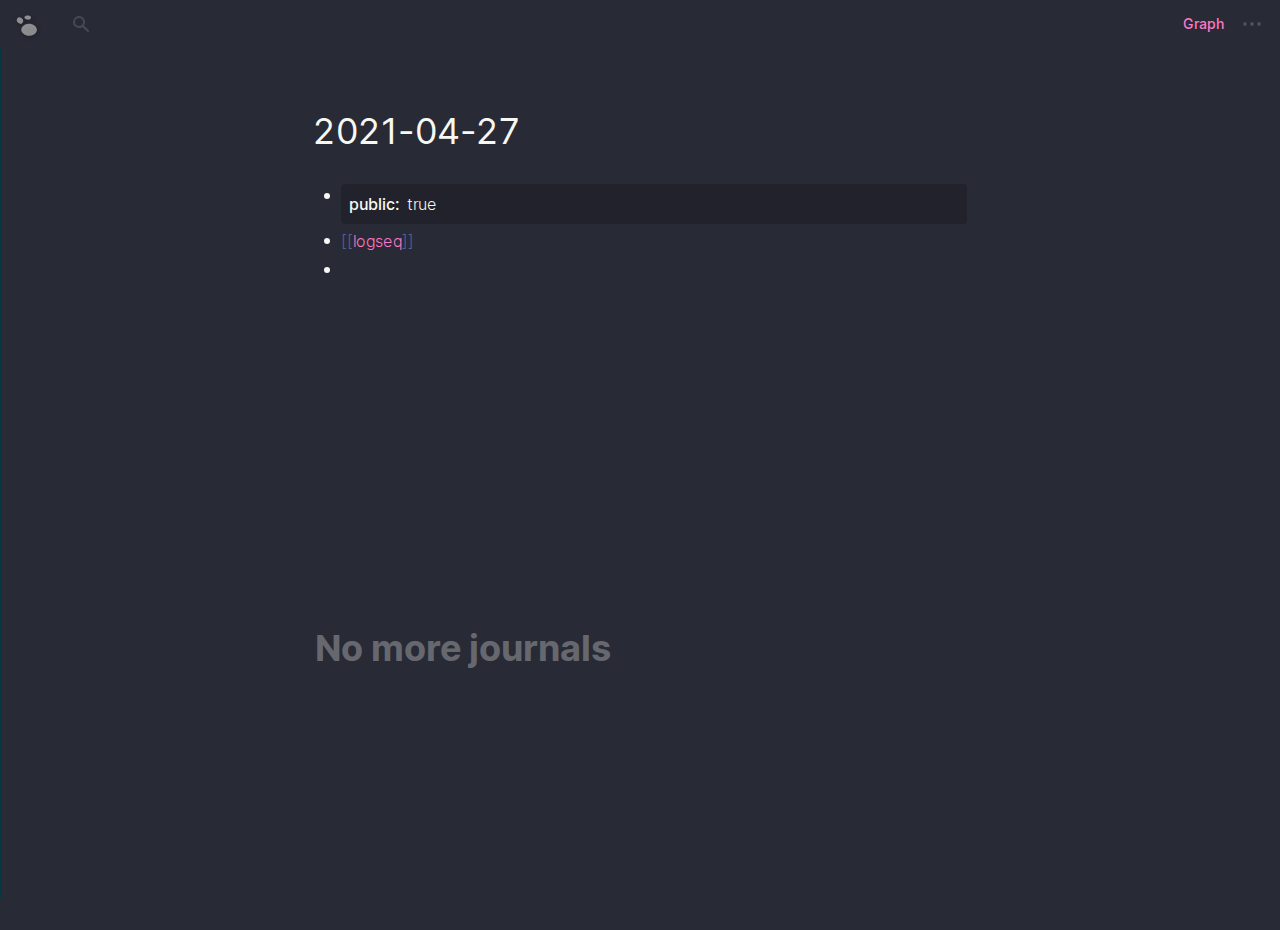
==== index.html @ ff8e0cb8 "auto commit" ====
<!DOCTYPE html>
<head><meta charset="utf-8" /><meta content="minimum-scale=1, initial-scale=1, width=device-width, shrink-to-fit=no" name="viewport" /><link href="/static/css/style.css" rel="stylesheet" type="text/css" /><link href="/static/img/logo.png" rel="shortcut icon" type="image/png" /><link href="/static/img/logo.png" rel="shortcut icon" sizes="192x192" /><link href="/static/img/logo.png" rel="apple-touch-icon" /><meta name="apple-mobile-web-app-title" /><meta content="yes" name="apple-mobile-web-app-capable" /><meta content="yes" name="apple-touch-fullscreen" /><meta content="black-translucent" name="apple-mobile-web-app-status-bar-style" /><meta content="yes" name="mobile-web-app-capable" /><meta property="og:title" /><meta content="site" property="og:type" /><meta content="/static/img/logo.png" property="og:image" /><meta property="og:description" /><title></title><meta property="og:site_name" /><meta /></head><body><div id="root"></div><script>window.logseq_db="[&quot;~#datascript/DB&quot;,[&quot;^ &quot;,&quot;~:schema&quot;,[&quot;^ &quot;,&quot;~:page/original-name&quot;,[&quot;^ &quot;,&quot;~:db/unique&quot;,&quot;~:db.unique/identity&quot;],&quot;~:file/created-at&quot;,[&quot;^ &quot;],&quot;~:block/ref-blocks&quot;,[&quot;^ &quot;,&quot;~:db/valueType&quot;,&quot;~:db.type/ref&quot;,&quot;~:db/cardinality&quot;,&quot;~:db.cardinality/many&quot;],&quot;~:block/path-ref-pages&quot;,[&quot;^ &quot;,&quot;^7&quot;,&quot;^8&quot;,&quot;^9&quot;,&quot;^:&quot;],&quot;~:page/alias&quot;,[&quot;^ &quot;,&quot;^7&quot;,&quot;^8&quot;,&quot;^9&quot;,&quot;^:&quot;],&quot;~:db/encryption-keys&quot;,[&quot;^ &quot;],&quot;~:git/status&quot;,[&quot;^ &quot;],&quot;~:repo/cloned?&quot;,[&quot;^ &quot;],&quot;~:git/error&quot;,[&quot;^ &quot;],&quot;~:block/pre-block?&quot;,[&quot;^ &quot;],&quot;~:block/embed-pages&quot;,[&quot;^ &quot;,&quot;^7&quot;,&quot;^8&quot;,&quot;^9&quot;,&quot;^:&quot;],&quot;~:git/last-pulled-at&quot;,[&quot;^ &quot;],&quot;~:block/uuid&quot;,[&quot;^ &quot;,&quot;^3&quot;,&quot;^4&quot;],&quot;~:repo/url&quot;,[&quot;^ &quot;,&quot;^3&quot;,&quot;^4&quot;],&quot;~:block/priority&quot;,[&quot;^ &quot;],&quot;~:block/properties&quot;,[&quot;^ &quot;],&quot;~:block/repeated?&quot;,[&quot;^ &quot;],&quot;~:db/type&quot;,[&quot;^ &quot;],&quot;~:page/journal?&quot;,[&quot;^ &quot;],&quot;~:block/anchor&quot;,[&quot;^ &quot;],&quot;~:block/scheduled&quot;,[&quot;^ &quot;],&quot;~:me/avatar&quot;,[&quot;^ &quot;],&quot;~:db/encrypted?&quot;,[&quot;^ &quot;],&quot;~:file/last-modified-at&quot;,[&quot;^ &quot;],&quot;~:block/deadline&quot;,[&quot;^ &quot;],&quot;~:block/children&quot;,[&quot;^ &quot;,&quot;^7&quot;,&quot;^8&quot;,&quot;^9&quot;,&quot;^:&quot;,&quot;^3&quot;,&quot;^4&quot;],&quot;~:page/properties&quot;,[&quot;^ &quot;],&quot;~:block/collapsed?&quot;,[&quot;^ &quot;],&quot;~:block/body&quot;,[&quot;^ &quot;],&quot;~:me/name&quot;,[&quot;^ &quot;],&quot;~:block/meta&quot;,[&quot;^ &quot;],&quot;~:block/deadline-ast&quot;,[&quot;^ &quot;],&quot;~:page/tags&quot;,[&quot;^ &quot;,&quot;^7&quot;,&quot;^8&quot;,&quot;^9&quot;,&quot;^:&quot;],&quot;~:block/format&quot;,[&quot;^ &quot;],&quot;~:block/level&quot;,[&quot;^ &quot;],&quot;~:page/journal-day&quot;,[&quot;^ &quot;],&quot;~:block/tags&quot;,[&quot;^ &quot;,&quot;^7&quot;,&quot;^8&quot;,&quot;^9&quot;,&quot;^:&quot;],&quot;~:block/title&quot;,[&quot;^ &quot;],&quot;~:block/scheduled-ast&quot;,[&quot;^ &quot;],&quot;~:block/embed-blocks&quot;,[&quot;^ &quot;,&quot;^7&quot;,&quot;^8&quot;,&quot;^9&quot;,&quot;^:&quot;],&quot;~:block/content&quot;,[&quot;^ &quot;],&quot;~:recent/pages&quot;,[&quot;^ &quot;],&quot;~:db/ident&quot;,[&quot;^ &quot;,&quot;^3&quot;,&quot;^4&quot;],&quot;~:me/email&quot;,[&quot;^ &quot;],&quot;~:page/name&quot;,[&quot;^ &quot;,&quot;^3&quot;,&quot;^4&quot;],&quot;~:block/page&quot;,[&quot;^ &quot;,&quot;^7&quot;,&quot;^8&quot;,&quot;~:db/index&quot;,true],&quot;~:file/path&quot;,[&quot;^ &quot;,&quot;^3&quot;,&quot;^4&quot;],&quot;~:block/file&quot;,[&quot;^ &quot;,&quot;^7&quot;,&quot;^8&quot;],&quot;~:block/marker&quot;,[&quot;^ &quot;],&quot;~:block/ref-pages&quot;,[&quot;^ &quot;,&quot;^7&quot;,&quot;^8&quot;,&quot;^9&quot;,&quot;^:&quot;],&quot;~:release/re-clone?&quot;,[&quot;^ &quot;],&quot;~:page/file&quot;,[&quot;^ &quot;,&quot;^7&quot;,&quot;^8&quot;],&quot;~:schema/version&quot;,[&quot;^ &quot;]],&quot;~:datoms&quot;,[&quot;~#list&quot;,[[&quot;~#datascript/Datom&quot;,[1,&quot;^I&quot;,&quot;~:local-native-fs&quot;,536870913]],[&quot;^1D&quot;,[1,&quot;^1A&quot;,&quot;0.0.1&quot;,536870913]],[&quot;^1D&quot;,[18,&quot;^1@&quot;,13,536870915]],[&quot;^1D&quot;,[18,&quot;^[&quot;,20210427,536870915]],[&quot;^1D&quot;,[18,&quot;^J&quot;,true,536870915]],[&quot;^1D&quot;,[18,&quot;^18&quot;,&quot;2021-04-27&quot;,536870915]],[&quot;^1D&quot;,[18,&quot;^2&quot;,&quot;2021-04-27&quot;,536870915]],[&quot;^1D&quot;,[18,&quot;^R&quot;,[&quot;^ &quot;,&quot;~:title&quot;,&quot;2021-04-27&quot;,&quot;~:public&quot;,&quot;true&quot;],536870922]],[&quot;^1D&quot;,[19,&quot;^1@&quot;,17,536870915]],[&quot;^1D&quot;,[19,&quot;^[&quot;,0,536870915]],[&quot;^1D&quot;,[19,&quot;^J&quot;,false,536870915]],[&quot;^1D&quot;,[19,&quot;^18&quot;,&quot;contents&quot;,536870915]],[&quot;^1D&quot;,[19,&quot;^2&quot;,&quot;Contents&quot;,536870915]],[&quot;^1D&quot;,[19,&quot;^R&quot;,[&quot;^ &quot;,&quot;^1G&quot;,&quot;true&quot;],536870934]],[&quot;^1D&quot;,[23,&quot;^16&quot;,&quot;^15&quot;,536870916]],[&quot;^1D&quot;,[24,&quot;^1@&quot;,13,536870918]],[&quot;^1D&quot;,[24,&quot;^J&quot;,true,536870918]],[&quot;^1D&quot;,[24,&quot;^18&quot;,&quot;测试123&quot;,536870918]],[&quot;^1D&quot;,[24,&quot;^2&quot;,&quot;测试123&quot;,536870918]],[&quot;^1D&quot;,[24,&quot;^R&quot;,[&quot;^ &quot;,&quot;^1G&quot;,&quot;true&quot;],536870918]],[&quot;^1D&quot;,[27,&quot;^K&quot;,&quot;6087c914-70e7-4d8b-8a3c-23ef994c564a&quot;,536870922]],[&quot;^1D&quot;,[27,&quot;^T&quot;,[[&quot;Paragraph&quot;,[[&quot;Break_Line&quot;],[&quot;Break_Line&quot;]]],[&quot;Properties&quot;,[&quot;^ &quot;,&quot;^1F&quot;,&quot;2021-04-27&quot;,&quot;^1G&quot;,&quot;true&quot;]]],536870922]],[&quot;^1D&quot;,[27,&quot;^14&quot;,&quot;---\\npublic: true\\ntitle: 2021-04-27\\n---\\n\\n&quot;,536870922]],[&quot;^1D&quot;,[27,&quot;^1&lt;&quot;,13,536870922]],[&quot;^1D&quot;,[27,&quot;^Y&quot;,&quot;~:markdown&quot;,536870922]],[&quot;^1D&quot;,[27,&quot;^Z&quot;,2,536870922]],[&quot;^1D&quot;,[27,&quot;^V&quot;,[&quot;^ &quot;,&quot;~:start-pos&quot;,0,&quot;~:end-pos&quot;,40],536870922]],[&quot;^1D&quot;,[27,&quot;^19&quot;,18,536870922]],[&quot;^1D&quot;,[27,&quot;^A&quot;,true,536870922]],[&quot;^1D&quot;,[27,&quot;^D&quot;,&quot;~u6087c914-70e7-4d8b-8a3c-23ef994c564a&quot;,536870922]],[&quot;^1D&quot;,[28,&quot;^K&quot;,&quot;&quot;,536870944]],[&quot;^1D&quot;,[28,&quot;^T&quot;,[],536870922]],[&quot;^1D&quot;,[28,&quot;^14&quot;,&quot;## [[logseq]]\\n&quot;,536870944]],[&quot;^1D&quot;,[28,&quot;^1&lt;&quot;,13,536870922]],[&quot;^1D&quot;,[28,&quot;^Y&quot;,&quot;^1H&quot;,536870922]],[&quot;^1D&quot;,[28,&quot;^Z&quot;,2,536870922]],[&quot;^1D&quot;,[28,&quot;^1=&quot;,&quot;nil&quot;,536870946]],[&quot;^1D&quot;,[28,&quot;^V&quot;,[&quot;^ &quot;,&quot;~:timestamps&quot;,[],&quot;~:properties&quot;,[],&quot;^1I&quot;,40,&quot;^1J&quot;,54],536870944]],[&quot;^1D&quot;,[28,&quot;^19&quot;,18,536870922]],[&quot;^1D&quot;,[28,&quot;^;&quot;,30,536870946]],[&quot;^1D&quot;,[28,&quot;^1&gt;&quot;,30,536870944]],[&quot;^1D&quot;,[28,&quot;^11&quot;,[[&quot;Link&quot;,[&quot;^ &quot;,&quot;~:url&quot;,[&quot;Search&quot;,&quot;logseq&quot;],&quot;~:label&quot;,[[&quot;Plain&quot;,&quot;&quot;]],&quot;~:full_text&quot;,&quot;[[logseq]]&quot;,&quot;~:metadata&quot;,&quot;&quot;]]],536870944]],[&quot;^1D&quot;,[28,&quot;^D&quot;,&quot;~u6087c914-446e-4362-89dc-1da5ade509c1&quot;,536870922]],[&quot;^1D&quot;,[29,&quot;^K&quot;,&quot;6087c9c7-7b42-4dca-b187-c5103dfbf91a&quot;,536870927]],[&quot;^1D&quot;,[29,&quot;^T&quot;,[[&quot;Raw_Html&quot;,&quot;&lt;div class=\\&quot;logseq-tools-calendar\\&quot;&gt;&lt;h2&gt;五月 2021&lt;/h2&gt;\\r\\n&lt;table&gt;&lt;thead&gt;&lt;tr&gt;&lt;th&gt;周一&lt;/th&gt;&lt;th&gt;周二&lt;/th&gt;&lt;th&gt;周三&lt;/th&gt;&lt;th&gt;周四&lt;/th&gt;&lt;th&gt;周五&lt;/th&gt;&lt;th&gt;周六&lt;/th&gt;&lt;th&gt;周日&lt;/th&gt;&lt;/tr&gt;&lt;/thead&gt;&lt;tbody&gt;&lt;tr&gt;&lt;td class=\\&quot;outofmonth\\&quot;&gt;&lt;a data-ref=\\&quot;2021-04-26\\&quot; href=\\&quot;#/page/2021-04-26\\&quot; class=\\&quot;page-ref\\&quot;&gt;26&lt;/a&gt;&lt;/td&gt;&lt;td class=\\&quot;outofmonth\\&quot;&gt;&lt;a data-ref=\\&quot;2021-04-27\\&quot; href=\\&quot;#/page/2021-04-27\\&quot; class=\\&quot;page-ref\\&quot;&gt;27&lt;/a&gt;&lt;/td&gt;&lt;td class=\\&quot;outofmonth\\&quot;&gt;&lt;a data-ref=\\&quot;2021-04-28\\&quot; href=\\&quot;#/page/2021-04-28\\&quot; class=\\&quot;page-ref\\&quot;&gt;28&lt;/a&gt;&lt;/td&gt;&lt;td class=\\&quot;outofmonth\\&quot;&gt;&lt;a data-ref=\\&quot;2021-04-29\\&quot; href=\\&quot;#/page/2021-04-29\\&quot; class=\\&quot;page-ref\\&quot;&gt;29&lt;/a&gt;&lt;/td&gt;&lt;td class=\\&quot;outofmonth\\&quot;&gt;&lt;a data-ref=\\&quot;2021-04-30\\&quot; href=\\&quot;#/page/2021-04-30\\&quot; class=\\&quot;page-ref\\&quot;&gt;30&lt;/a&gt;&lt;/td&gt;&lt;td&gt;&lt;a data-ref=\\&quot;2021-05-01\\&quot; href=\\&quot;#/page/2021-05-01\\&quot; class=\\&quot;page-ref\\&quot;&gt;1&lt;/a&gt;&lt;/td&gt;&lt;td&gt;&lt;a data-ref=\\&quot;2021-05-02\\&quot; href=\\&quot;#/page/2021-05-02\\&quot; class=\\&quot;page-ref\\&quot;&gt;2&lt;/a&gt;&lt;/td&gt;&lt;/tr&gt;&lt;tr&gt;&lt;td&gt;&lt;a data-ref=\\&quot;2021-05-03\\&quot; href=\\&quot;#/page/2021-05-03\\&quot; class=\\&quot;page-ref\\&quot;&gt;3&lt;/a&gt;&lt;/td&gt;&lt;td&gt;&lt;a data-ref=\\&quot;2021-05-04\\&quot; href=\\&quot;#/page/2021-05-04\\&quot; class=\\&quot;page-ref\\&quot;&gt;4&lt;/a&gt;&lt;/td&gt;&lt;td&gt;&lt;a data-ref=\\&quot;2021-05-05\\&quot; href=\\&quot;#/page/2021-05-05\\&quot; class=\\&quot;page-ref\\&quot;&gt;5&lt;/a&gt;&lt;/td&gt;&lt;td&gt;&lt;a data-ref=\\&quot;2021-05-06\\&quot; href=\\&quot;#/page/2021-05-06\\&quot; class=\\&quot;page-ref\\&quot;&gt;6&lt;/a&gt;&lt;/td&gt;&lt;td&gt;&lt;a data-ref=\\&quot;2021-05-07\\&quot; href=\\&quot;#/page/2021-05-07\\&quot; class=\\&quot;page-ref\\&quot;&gt;7&lt;/a&gt;&lt;/td&gt;&lt;td&gt;&lt;a data-ref=\\&quot;2021-05-08\\&quot; href=\\&quot;#/page/2021-05-08\\&quot; class=\\&quot;page-ref\\&quot;&gt;8&lt;/a&gt;&lt;/td&gt;&lt;td&gt;&lt;a data-ref=\\&quot;2021-05-09\\&quot; href=\\&quot;#/page/2021-05-09\\&quot; class=\\&quot;page-ref\\&quot;&gt;9&lt;/a&gt;&lt;/td&gt;&lt;/tr&gt;&lt;tr&gt;&lt;td&gt;&lt;a data-ref=\\&quot;2021-05-10\\&quot; href=\\&quot;#/page/2021-05-10\\&quot; class=\\&quot;page-ref\\&quot;&gt;10&lt;/a&gt;&lt;/td&gt;&lt;td&gt;&lt;a data-ref=\\&quot;2021-05-11\\&quot; href=\\&quot;#/page/2021-05-11\\&quot; class=\\&quot;page-ref\\&quot;&gt;11&lt;/a&gt;&lt;/td&gt;&lt;td&gt;&lt;a data-ref=\\&quot;2021-05-12\\&quot; href=\\&quot;#/page/2021-05-12\\&quot; class=\\&quot;page-ref\\&quot;&gt;12&lt;/a&gt;&lt;/td&gt;&lt;td&gt;&lt;a data-ref=\\&quot;2021-05-13\\&quot; href=\\&quot;#/page/2021-05-13\\&quot; class=\\&quot;page-ref\\&quot;&gt;13&lt;/a&gt;&lt;/td&gt;&lt;td&gt;&lt;a data-ref=\\&quot;2021-05-14\\&quot; href=\\&quot;#/page/2021-05-14\\&quot; class=\\&quot;page-ref\\&quot;&gt;14&lt;/a&gt;&lt;/td&gt;&lt;td&gt;&lt;a data-ref=\\&quot;2021-05-15\\&quot; href=\\&quot;#/page/2021-05-15\\&quot; class=\\&quot;page-ref\\&quot;&gt;15&lt;/a&gt;&lt;/td&gt;&lt;td&gt;&lt;a data-ref=\\&quot;2021-05-16\\&quot; href=\\&quot;#/page/2021-05-16\\&quot; class=\\&quot;page-ref\\&quot;&gt;16&lt;/a&gt;&lt;/td&gt;&lt;/tr&gt;&lt;tr&gt;&lt;td&gt;&lt;a data-ref=\\&quot;2021-05-17\\&quot; href=\\&quot;#/page/2021-05-17\\&quot; class=\\&quot;page-ref\\&quot;&gt;17&lt;/a&gt;&lt;/td&gt;&lt;td&gt;&lt;a data-ref=\\&quot;2021-05-18\\&quot; href=\\&quot;#/page/2021-05-18\\&quot; class=\\&quot;page-ref\\&quot;&gt;18&lt;/a&gt;&lt;/td&gt;&lt;td&gt;&lt;a data-ref=\\&quot;2021-05-19\\&quot; href=\\&quot;#/page/2021-05-19\\&quot; class=\\&quot;page-ref\\&quot;&gt;19&lt;/a&gt;&lt;/td&gt;&lt;td&gt;&lt;a data-ref=\\&quot;2021-05-20\\&quot; href=\\&quot;#/page/2021-05-20\\&quot; class=\\&quot;page-ref\\&quot;&gt;20&lt;/a&gt;&lt;/td&gt;&lt;td&gt;&lt;a data-ref=\\&quot;2021-05-21\\&quot; href=\\&quot;#/page/2021-05-21\\&quot; class=\\&quot;page-ref\\&quot;&gt;21&lt;/a&gt;&lt;/td&gt;&lt;td&gt;&lt;a data-ref=\\&quot;2021-05-22\\&quot; href=\\&quot;#/page/2021-05-22\\&quot; class=\\&quot;page-ref\\&quot;&gt;22&lt;/a&gt;&lt;/td&gt;&lt;td&gt;&lt;a data-ref=\\&quot;2021-05-23\\&quot; href=\\&quot;#/page/2021-05-23\\&quot; class=\\&quot;page-ref\\&quot;&gt;23&lt;/a&gt;&lt;/td&gt;&lt;/tr&gt;&lt;tr&gt;&lt;td&gt;&lt;a data-ref=\\&quot;2021-05-24\\&quot; href=\\&quot;#/page/2021-05-24\\&quot; class=\\&quot;page-ref\\&quot;&gt;24&lt;/a&gt;&lt;/td&gt;&lt;td&gt;&lt;a data-ref=\\&quot;2021-05-25\\&quot; href=\\&quot;#/page/2021-05-25\\&quot; class=\\&quot;page-ref\\&quot;&gt;25&lt;/a&gt;&lt;/td&gt;&lt;td&gt;&lt;a data-ref=\\&quot;2021-05-26\\&quot; href=\\&quot;#/page/2021-05-26\\&quot; class=\\&quot;page-ref\\&quot;&gt;26&lt;/a&gt;&lt;/td&gt;&lt;td&gt;&lt;a data-ref=\\&quot;2021-05-27\\&quot; href=\\&quot;#/page/2021-05-27\\&quot; class=\\&quot;page-ref\\&quot;&gt;27&lt;/a&gt;&lt;/td&gt;&lt;td&gt;&lt;a data-ref=\\&quot;2021-05-28\\&quot; href=\\&quot;#/page/2021-05-28\\&quot; class=\\&quot;page-ref\\&quot;&gt;28&lt;/a&gt;&lt;/td&gt;&lt;td&gt;&lt;a data-ref=\\&quot;2021-05-29\\&quot; href=\\&quot;#/page/2021-05-29\\&quot; class=\\&quot;page-ref\\&quot;&gt;29&lt;/a&gt;&lt;/td&gt;&lt;td&gt;&lt;a data-ref=\\&quot;2021-05-30\\&quot; href=\\&quot;#/page/2021-05-30\\&quot; class=\\&quot;page-ref\\&quot;&gt;30&lt;/a&gt;&lt;/td&gt;&lt;/tr&gt;&lt;tr&gt;&lt;td&gt;&lt;a data-ref=\\&quot;2021-05-31\\&quot; href=\\&quot;#/page/2021-05-31\\&quot; class=\\&quot;page-ref\\&quot;&gt;31&lt;/a&gt;&lt;/td&gt;&lt;td class=\\&quot;outofmonth\\&quot;&gt;&lt;a data-ref=\\&quot;2021-06-01\\&quot; href=\\&quot;#/page/2021-06-01\\&quot; class=\\&quot;page-ref\\&quot;&gt;1&lt;/a&gt;&lt;/td&gt;&lt;td class=\\&quot;outofmonth\\&quot;&gt;&lt;a data-ref=\\&quot;2021-06-02\\&quot; href=\\&quot;#/page/2021-06-02\\&quot; class=\\&quot;page-ref\\&quot;&gt;2&lt;/a&gt;&lt;/td&gt;&lt;td class=\\&quot;outofmonth\\&quot;&gt;&lt;a data-ref=\\&quot;2021-06-03\\&quot; href=\\&quot;#/page/2021-06-03\\&quot; class=\\&quot;page-ref\\&quot;&gt;3&lt;/a&gt;&lt;/td&gt;&lt;td class=\\&quot;outofmonth\\&quot;&gt;&lt;a data-ref=\\&quot;2021-06-04\\&quot; href=\\&quot;#/page/2021-06-04\\&quot; class=\\&quot;page-ref\\&quot;&gt;4&lt;/a&gt;&lt;/td&gt;&lt;td class=\\&quot;outofmonth\\&quot;&gt;&lt;a data-ref=\\&quot;2021-06-05\\&quot; href=\\&quot;#/page/2021-06-05\\&quot; class=\\&quot;page-ref\\&quot;&gt;5&lt;/a&gt;&lt;/td&gt;&lt;td class=\\&quot;outofmonth\\&quot;&gt;&lt;a data-ref=\\&quot;2021-06-06\\&quot; href=\\&quot;#/page/2021-06-06\\&quot; class=\\&quot;page-ref\\&quot;&gt;6&lt;/a&gt;&lt;/td&gt;&lt;/tr&gt;&lt;/tbody&gt;&lt;/table&gt;&lt;/div&gt;&quot;],[&quot;Paragraph&quot;,[[&quot;Break_Line&quot;],[&quot;Break_Line&quot;]]],[&quot;Properties&quot;,[&quot;^ &quot;,&quot;^1G&quot;,&quot;true&quot;]]],536870927]],[&quot;^1D&quot;,[29,&quot;^14&quot;,&quot;---\\npublic: true\\n---\\n&lt;div class=\\&quot;logseq-tools-calendar\\&quot;&gt;&lt;h2&gt;五月 2021&lt;/h2&gt;\\n&lt;table&gt;&lt;thead&gt;&lt;tr&gt;&lt;th&gt;周一&lt;/th&gt;&lt;th&gt;周二&lt;/th&gt;&lt;th&gt;周三&lt;/th&gt;&lt;th&gt;周四&lt;/th&gt;&lt;th&gt;周五&lt;/th&gt;&lt;th&gt;周六&lt;/th&gt;&lt;th&gt;周日&lt;/th&gt;&lt;/tr&gt;&lt;/thead&gt;&lt;tbody&gt;&lt;tr&gt;&lt;td class=\\&quot;outofmonth\\&quot;&gt;&lt;a data-ref=\\&quot;2021-04-26\\&quot; href=\\&quot;#/page/2021-04-26\\&quot; class=\\&quot;page-ref\\&quot;&gt;26&lt;/a&gt;&lt;/td&gt;&lt;td class=\\&quot;outofmonth\\&quot;&gt;&lt;a data-ref=\\&quot;2021-04-27\\&quot; href=\\&quot;#/page/2021-04-27\\&quot; class=\\&quot;page-ref\\&quot;&gt;27&lt;/a&gt;&lt;/td&gt;&lt;td class=\\&quot;outofmonth\\&quot;&gt;&lt;a data-ref=\\&quot;2021-04-28\\&quot; href=\\&quot;#/page/2021-04-28\\&quot; class=\\&quot;page-ref\\&quot;&gt;28&lt;/a&gt;&lt;/td&gt;&lt;td class=\\&quot;outofmonth\\&quot;&gt;&lt;a data-ref=\\&quot;2021-04-29\\&quot; href=\\&quot;#/page/2021-04-29\\&quot; class=\\&quot;page-ref\\&quot;&gt;29&lt;/a&gt;&lt;/td&gt;&lt;td class=\\&quot;outofmonth\\&quot;&gt;&lt;a data-ref=\\&quot;2021-04-30\\&quot; href=\\&quot;#/page/2021-04-30\\&quot; class=\\&quot;page-ref\\&quot;&gt;30&lt;/a&gt;&lt;/td&gt;&lt;td&gt;&lt;a data-ref=\\&quot;2021-05-01\\&quot; href=\\&quot;#/page/2021-05-01\\&quot; class=\\&quot;page-ref\\&quot;&gt;1&lt;/a&gt;&lt;/td&gt;&lt;td&gt;&lt;a data-ref=\\&quot;2021-05-02\\&quot; href=\\&quot;#/page/2021-05-02\\&quot; class=\\&quot;page-ref\\&quot;&gt;2&lt;/a&gt;&lt;/td&gt;&lt;/tr&gt;&lt;tr&gt;&lt;td&gt;&lt;a data-ref=\\&quot;2021-05-03\\&quot; href=\\&quot;#/page/2021-05-03\\&quot; class=\\&quot;page-ref\\&quot;&gt;3&lt;/a&gt;&lt;/td&gt;&lt;td&gt;&lt;a data-ref=\\&quot;2021-05-04\\&quot; href=\\&quot;#/page/2021-05-04\\&quot; class=\\&quot;page-ref\\&quot;&gt;4&lt;/a&gt;&lt;/td&gt;&lt;td&gt;&lt;a data-ref=\\&quot;2021-05-05\\&quot; href=\\&quot;#/page/2021-05-05\\&quot; class=\\&quot;page-ref\\&quot;&gt;5&lt;/a&gt;&lt;/td&gt;&lt;td&gt;&lt;a data-ref=\\&quot;2021-05-06\\&quot; href=\\&quot;#/page/2021-05-06\\&quot; class=\\&quot;page-ref\\&quot;&gt;6&lt;/a&gt;&lt;/td&gt;&lt;td&gt;&lt;a data-ref=\\&quot;2021-05-07\\&quot; href=\\&quot;#/page/2021-05-07\\&quot; class=\\&quot;page-ref\\&quot;&gt;7&lt;/a&gt;&lt;/td&gt;&lt;td&gt;&lt;a data-ref=\\&quot;2021-05-08\\&quot; href=\\&quot;#/page/2021-05-08\\&quot; class=\\&quot;page-ref\\&quot;&gt;8&lt;/a&gt;&lt;/td&gt;&lt;td&gt;&lt;a data-ref=\\&quot;2021-05-09\\&quot; href=\\&quot;#/page/2021-05-09\\&quot; class=\\&quot;page-ref\\&quot;&gt;9&lt;/a&gt;&lt;/td&gt;&lt;/tr&gt;&lt;tr&gt;&lt;td&gt;&lt;a data-ref=\\&quot;2021-05-10\\&quot; href=\\&quot;#/page/2021-05-10\\&quot; class=\\&quot;page-ref\\&quot;&gt;10&lt;/a&gt;&lt;/td&gt;&lt;td&gt;&lt;a data-ref=\\&quot;2021-05-11\\&quot; href=\\&quot;#/page/2021-05-11\\&quot; class=\\&quot;page-ref\\&quot;&gt;11&lt;/a&gt;&lt;/td&gt;&lt;td&gt;&lt;a data-ref=\\&quot;2021-05-12\\&quot; href=\\&quot;#/page/2021-05-12\\&quot; class=\\&quot;page-ref\\&quot;&gt;12&lt;/a&gt;&lt;/td&gt;&lt;td&gt;&lt;a data-ref=\\&quot;2021-05-13\\&quot; href=\\&quot;#/page/2021-05-13\\&quot; class=\\&quot;page-ref\\&quot;&gt;13&lt;/a&gt;&lt;/td&gt;&lt;td&gt;&lt;a data-ref=\\&quot;2021-05-14\\&quot; href=\\&quot;#/page/2021-05-14\\&quot; class=\\&quot;page-ref\\&quot;&gt;14&lt;/a&gt;&lt;/td&gt;&lt;td&gt;&lt;a data-ref=\\&quot;2021-05-15\\&quot; href=\\&quot;#/page/2021-05-15\\&quot; class=\\&quot;page-ref\\&quot;&gt;15&lt;/a&gt;&lt;/td&gt;&lt;td&gt;&lt;a data-ref=\\&quot;2021-05-16\\&quot; href=\\&quot;#/page/2021-05-16\\&quot; class=\\&quot;page-ref\\&quot;&gt;16&lt;/a&gt;&lt;/td&gt;&lt;/tr&gt;&lt;tr&gt;&lt;td&gt;&lt;a data-ref=\\&quot;2021-05-17\\&quot; href=\\&quot;#/page/2021-05-17\\&quot; class=\\&quot;page-ref\\&quot;&gt;17&lt;/a&gt;&lt;/td&gt;&lt;td&gt;&lt;a data-ref=\\&quot;2021-05-18\\&quot; href=\\&quot;#/page/2021-05-18\\&quot; class=\\&quot;page-ref\\&quot;&gt;18&lt;/a&gt;&lt;/td&gt;&lt;td&gt;&lt;a data-ref=\\&quot;2021-05-19\\&quot; href=\\&quot;#/page/2021-05-19\\&quot; class=\\&quot;page-ref\\&quot;&gt;19&lt;/a&gt;&lt;/td&gt;&lt;td&gt;&lt;a data-ref=\\&quot;2021-05-20\\&quot; href=\\&quot;#/page/2021-05-20\\&quot; class=\\&quot;page-ref\\&quot;&gt;20&lt;/a&gt;&lt;/td&gt;&lt;td&gt;&lt;a data-ref=\\&quot;2021-05-21\\&quot; href=\\&quot;#/page/2021-05-21\\&quot; class=\\&quot;page-ref\\&quot;&gt;21&lt;/a&gt;&lt;/td&gt;&lt;td&gt;&lt;a data-ref=\\&quot;2021-05-22\\&quot; href=\\&quot;#/page/2021-05-22\\&quot; class=\\&quot;page-ref\\&quot;&gt;22&lt;/a&gt;&lt;/td&gt;&lt;td&gt;&lt;a data-ref=\\&quot;2021-05-23\\&quot; href=\\&quot;#/page/2021-05-23\\&quot; class=\\&quot;page-ref\\&quot;&gt;23&lt;/a&gt;&lt;/td&gt;&lt;/tr&gt;&lt;tr&gt;&lt;td&gt;&lt;a data-ref=\\&quot;2021-05-24\\&quot; href=\\&quot;#/page/2021-05-24\\&quot; class=\\&quot;page-ref\\&quot;&gt;24&lt;/a&gt;&lt;/td&gt;&lt;td&gt;&lt;a data-ref=\\&quot;2021-05-25\\&quot; href=\\&quot;#/page/2021-05-25\\&quot; class=\\&quot;page-ref\\&quot;&gt;25&lt;/a&gt;&lt;/td&gt;&lt;td&gt;&lt;a data-ref=\\&quot;2021-05-26\\&quot; href=\\&quot;#/page/2021-05-26\\&quot; class=\\&quot;page-ref\\&quot;&gt;26&lt;/a&gt;&lt;/td&gt;&lt;td&gt;&lt;a data-ref=\\&quot;2021-05-27\\&quot; href=\\&quot;#/page/2021-05-27\\&quot; class=\\&quot;page-ref\\&quot;&gt;27&lt;/a&gt;&lt;/td&gt;&lt;td&gt;&lt;a data-ref=\\&quot;2021-05-28\\&quot; href=\\&quot;#/page/2021-05-28\\&quot; class=\\&quot;page-ref\\&quot;&gt;28&lt;/a&gt;&lt;/td&gt;&lt;td&gt;&lt;a data-ref=\\&quot;2021-05-29\\&quot; href=\\&quot;#/page/2021-05-29\\&quot; class=\\&quot;page-ref\\&quot;&gt;29&lt;/a&gt;&lt;/td&gt;&lt;td&gt;&lt;a data-ref=\\&quot;2021-05-30\\&quot; href=\\&quot;#/page/2021-05-30\\&quot; class=\\&quot;page-ref\\&quot;&gt;30&lt;/a&gt;&lt;/td&gt;&lt;/tr&gt;&lt;tr&gt;&lt;td&gt;&lt;a data-ref=\\&quot;2021-05-31\\&quot; href=\\&quot;#/page/2021-05-31\\&quot; class=\\&quot;page-ref\\&quot;&gt;31&lt;/a&gt;&lt;/td&gt;&lt;td class=\\&quot;outofmonth\\&quot;&gt;&lt;a data-ref=\\&quot;2021-06-01\\&quot; href=\\&quot;#/page/2021-06-01\\&quot; class=\\&quot;page-ref\\&quot;&gt;1&lt;/a&gt;&lt;/td&gt;&lt;td class=\\&quot;outofmonth\\&quot;&gt;&lt;a data-ref=\\&quot;2021-06-02\\&quot; href=\\&quot;#/page/2021-06-02\\&quot; class=\\&quot;page-ref\\&quot;&gt;2&lt;/a&gt;&lt;/td&gt;&lt;td class=\\&quot;outofmonth\\&quot;&gt;&lt;a data-ref=\\&quot;2021-06-03\\&quot; href=\\&quot;#/page/2021-06-03\\&quot; class=\\&quot;page-ref\\&quot;&gt;3&lt;/a&gt;&lt;/td&gt;&lt;td class=\\&quot;outofmonth\\&quot;&gt;&lt;a data-ref=\\&quot;2021-06-04\\&quot; href=\\&quot;#/page/2021-06-04\\&quot; class=\\&quot;page-ref\\&quot;&gt;4&lt;/a&gt;&lt;/td&gt;&lt;td class=\\&quot;outofmonth\\&quot;&gt;&lt;a data-ref=\\&quot;2021-06-05\\&quot; href=\\&quot;#/page/2021-06-05\\&quot; class=\\&quot;page-ref\\&quot;&gt;5&lt;/a&gt;&lt;/td&gt;&lt;td class=\\&quot;outofmonth\\&quot;&gt;&lt;a data-ref=\\&quot;2021-06-06\\&quot; href=\\&quot;#/page/2021-06-06\\&quot; class=\\&quot;page-ref\\&quot;&gt;6&lt;/a&gt;&lt;/td&gt;&lt;/tr&gt;&lt;/tbody&gt;&lt;/table&gt;&lt;/div&gt;\\n&quot;,536870934]],[&quot;^1D&quot;,[29,&quot;^1&lt;&quot;,17,536870927]],[&quot;^1D&quot;,[29,&quot;^Y&quot;,&quot;^1H&quot;,536870927]],[&quot;^1D&quot;,[29,&quot;^Z&quot;,2,536870927]],[&quot;^1D&quot;,[29,&quot;^V&quot;,[&quot;^ &quot;,&quot;^1I&quot;,0,&quot;^1J&quot;,3935],536870934]],[&quot;^1D&quot;,[29,&quot;^19&quot;,19,536870927]],[&quot;^1D&quot;,[29,&quot;^A&quot;,true,536870927]],[&quot;^1D&quot;,[29,&quot;^D&quot;,&quot;~u6087c9c7-7b42-4dca-b187-c5103dfbf91a&quot;,536870927]],[&quot;^1D&quot;,[31,&quot;^K&quot;,&quot;&quot;,536870946]],[&quot;^1D&quot;,[31,&quot;^T&quot;,[],536870946]],[&quot;^1D&quot;,[31,&quot;^14&quot;,&quot;##\\n&quot;,536870946]],[&quot;^1D&quot;,[31,&quot;^1&lt;&quot;,13,536870946]],[&quot;^1D&quot;,[31,&quot;^Y&quot;,&quot;^1H&quot;,536870946]],[&quot;^1D&quot;,[31,&quot;^Z&quot;,2,536870946]],[&quot;^1D&quot;,[31,&quot;^1=&quot;,&quot;nil&quot;,536870946]],[&quot;^1D&quot;,[31,&quot;^V&quot;,[&quot;^ &quot;,&quot;^1K&quot;,[],&quot;^1L&quot;,[],&quot;^1I&quot;,54,&quot;^1J&quot;,57],536870946]],[&quot;^1D&quot;,[31,&quot;^19&quot;,18,536870946]],[&quot;^1D&quot;,[31,&quot;^11&quot;,[],536870946]],[&quot;^1D&quot;,[31,&quot;^D&quot;,&quot;~u6087cbba-d232-4078-bbf7-aa8e382c5e1e&quot;,536870946]],[&quot;^1D&quot;,[41,&quot;^1@&quot;,42,536871006]],[&quot;^1D&quot;,[41,&quot;^[&quot;,0,536871006]],[&quot;^1D&quot;,[41,&quot;^J&quot;,false,536871006]],[&quot;^1D&quot;,[41,&quot;^18&quot;,&quot;云服务器&quot;,536871001]],[&quot;^1D&quot;,[41,&quot;^2&quot;,&quot;云服务器&quot;,536871001]],[&quot;^1D&quot;,[41,&quot;^R&quot;,[&quot;^ &quot;,&quot;^1G&quot;,&quot;true&quot;,&quot;^1F&quot;,&quot;云服务器&quot;],536871009]],[&quot;^1D&quot;,[45,&quot;^K&quot;,&quot;6087cc57-0ea0-4071-90e5-abf31c6f8314&quot;,536871009]],[&quot;^1D&quot;,[45,&quot;^T&quot;,[[&quot;Paragraph&quot;,[[&quot;Break_Line&quot;],[&quot;Break_Line&quot;]]],[&quot;Properties&quot;,[&quot;^ &quot;,&quot;^1G&quot;,&quot;true&quot;,&quot;^1F&quot;,&quot;云服务器&quot;]]],536871009]],[&quot;^1D&quot;,[45,&quot;^14&quot;,&quot;---\\ntitle: 云服务器\\npublic: true\\n---\\n\\n&quot;,536871009]],[&quot;^1D&quot;,[45,&quot;^1&lt;&quot;,42,536871009]],[&quot;^1D&quot;,[45,&quot;^Y&quot;,&quot;^1H&quot;,536871009]],[&quot;^1D&quot;,[45,&quot;^Z&quot;,2,536871009]],[&quot;^1D&quot;,[45,&quot;^V&quot;,[&quot;^ &quot;,&quot;^1I&quot;,0,&quot;^1J&quot;,42],536871009]],[&quot;^1D&quot;,[45,&quot;^19&quot;,41,536871009]],[&quot;^1D&quot;,[45,&quot;^A&quot;,true,536871009]],[&quot;^1D&quot;,[45,&quot;^D&quot;,&quot;~u6087cc57-0ea0-4071-90e5-abf31c6f8314&quot;,536871009]],[&quot;^1D&quot;,[46,&quot;^K&quot;,&quot;&quot;,536871009]],[&quot;^1D&quot;,[46,&quot;^T&quot;,[],536871009]],[&quot;^1D&quot;,[46,&quot;^14&quot;,&quot;## [[腾讯云]]\\n&quot;,536871012]],[&quot;^1D&quot;,[46,&quot;^1&lt;&quot;,42,536871009]],[&quot;^1D&quot;,[46,&quot;^Y&quot;,&quot;^1H&quot;,536871009]],[&quot;^1D&quot;,[46,&quot;^Z&quot;,2,536871009]],[&quot;^1D&quot;,[46,&quot;^1=&quot;,&quot;nil&quot;,536871016]],[&quot;^1D&quot;,[46,&quot;^V&quot;,[&quot;^ &quot;,&quot;^1K&quot;,[],&quot;^1L&quot;,[],&quot;^1I&quot;,42,&quot;^1J&quot;,59],536871012]],[&quot;^1D&quot;,[46,&quot;^19&quot;,41,536871009]],[&quot;^1D&quot;,[46,&quot;^;&quot;,47,536871016]],[&quot;^1D&quot;,[46,&quot;^1&gt;&quot;,47,536871012]],[&quot;^1D&quot;,[46,&quot;^11&quot;,[[&quot;Link&quot;,[&quot;^ &quot;,&quot;^1M&quot;,[&quot;Search&quot;,&quot;腾讯云&quot;],&quot;^1N&quot;,[[&quot;Plain&quot;,&quot;&quot;]],&quot;^1O&quot;,&quot;[[腾讯云]]&quot;,&quot;^1P&quot;,&quot;&quot;]]],536871012]],[&quot;^1D&quot;,[46,&quot;^D&quot;,&quot;~u6087cc57-efb5-4fab-9ec3-c4449feb2b3d&quot;,536871009]],[&quot;^1D&quot;,[47,&quot;^1@&quot;,51,536871027]],[&quot;^1D&quot;,[47,&quot;^[&quot;,0,536871027]],[&quot;^1D&quot;,[47,&quot;^J&quot;,false,536871027]],[&quot;^1D&quot;,[47,&quot;^18&quot;,&quot;腾讯云&quot;,536871012]],[&quot;^1D&quot;,[47,&quot;^2&quot;,&quot;腾讯云&quot;,536871012]],[&quot;^1D&quot;,[47,&quot;^R&quot;,[&quot;^ &quot;,&quot;^1G&quot;,&quot;true&quot;,&quot;^1F&quot;,&quot;腾讯云&quot;],536871030]],[&quot;^1D&quot;,[48,&quot;^K&quot;,&quot;&quot;,536871016]],[&quot;^1D&quot;,[48,&quot;^T&quot;,[],536871016]],[&quot;^1D&quot;,[48,&quot;^14&quot;,&quot;## [[阿里云]]\\n&quot;,536871019]],[&quot;^1D&quot;,[48,&quot;^1&lt;&quot;,42,536871016]],[&quot;^1D&quot;,[48,&quot;^Y&quot;,&quot;^1H&quot;,536871016]],[&quot;^1D&quot;,[48,&quot;^Z&quot;,2,536871016]],[&quot;^1D&quot;,[48,&quot;^1=&quot;,&quot;nil&quot;,536871023]],[&quot;^1D&quot;,[48,&quot;^V&quot;,[&quot;^ &quot;,&quot;^1K&quot;,[],&quot;^1L&quot;,[],&quot;^1I&quot;,59,&quot;^1J&quot;,76],536871019]],[&quot;^1D&quot;,[48,&quot;^19&quot;,41,536871016]],[&quot;^1D&quot;,[48,&quot;^;&quot;,49,536871023]],[&quot;^1D&quot;,[48,&quot;^1&gt;&quot;,49,536871019]],[&quot;^1D&quot;,[48,&quot;^11&quot;,[[&quot;Link&quot;,[&quot;^ &quot;,&quot;^1M&quot;,[&quot;Search&quot;,&quot;阿里云&quot;],&quot;^1N&quot;,[[&quot;Plain&quot;,&quot;&quot;]],&quot;^1O&quot;,&quot;[[阿里云]]&quot;,&quot;^1P&quot;,&quot;&quot;]]],536871019]],[&quot;^1D&quot;,[48,&quot;^D&quot;,&quot;~u6087cc66-fdc8-4c23-b68f-8682b478b70a&quot;,536871016]],[&quot;^1D&quot;,[49,&quot;^1@&quot;,56,536871035]],[&quot;^1D&quot;,[49,&quot;^[&quot;,0,536871035]],[&quot;^1D&quot;,[49,&quot;^J&quot;,false,536871035]],[&quot;^1D&quot;,[49,&quot;^18&quot;,&quot;阿里云&quot;,536871019]],[&quot;^1D&quot;,[49,&quot;^2&quot;,&quot;阿里云&quot;,536871019]],[&quot;^1D&quot;,[49,&quot;^R&quot;,[&quot;^ &quot;,&quot;^1G&quot;,&quot;true&quot;,&quot;^1F&quot;,&quot;阿里云&quot;],536871038]],[&quot;^1D&quot;,[50,&quot;^K&quot;,&quot;&quot;,536871023]],[&quot;^1D&quot;,[50,&quot;^T&quot;,[],536871023]],[&quot;^1D&quot;,[50,&quot;^14&quot;,&quot;##\\n&quot;,536871023]],[&quot;^1D&quot;,[50,&quot;^1&lt;&quot;,42,536871023]],[&quot;^1D&quot;,[50,&quot;^Y&quot;,&quot;^1H&quot;,536871023]],[&quot;^1D&quot;,[50,&quot;^Z&quot;,2,536871023]],[&quot;^1D&quot;,[50,&quot;^1=&quot;,&quot;nil&quot;,536871023]],[&quot;^1D&quot;,[50,&quot;^V&quot;,[&quot;^ &quot;,&quot;^1K&quot;,[],&quot;^1L&quot;,[],&quot;^1I&quot;,76,&quot;^1J&quot;,79],536871023]],[&quot;^1D&quot;,[50,&quot;^19&quot;,41,536871023]],[&quot;^1D&quot;,[50,&quot;^11&quot;,[],536871023]],[&quot;^1D&quot;,[50,&quot;^D&quot;,&quot;~u6087cc76-f85a-4fca-ad29-a597c27e6daf&quot;,536871023]],[&quot;^1D&quot;,[54,&quot;^K&quot;,&quot;6087cc7d-90b2-4c21-ba04-c13174a97daa&quot;,536871030]],[&quot;^1D&quot;,[54,&quot;^T&quot;,[[&quot;Paragraph&quot;,[[&quot;Break_Line&quot;],[&quot;Break_Line&quot;]]],[&quot;Properties&quot;,[&quot;^ &quot;,&quot;^1G&quot;,&quot;true&quot;,&quot;^1F&quot;,&quot;腾讯云&quot;]]],536871030]],[&quot;^1D&quot;,[54,&quot;^14&quot;,&quot;---\\ntitle: 腾讯云\\npublic: true\\n---\\n\\n&quot;,536871030]],[&quot;^1D&quot;,[54,&quot;^1&lt;&quot;,51,536871030]],[&quot;^1D&quot;,[54,&quot;^Y&quot;,&quot;^1H&quot;,536871030]],[&quot;^1D&quot;,[54,&quot;^Z&quot;,2,536871030]],[&quot;^1D&quot;,[54,&quot;^V&quot;,[&quot;^ &quot;,&quot;^1I&quot;,0,&quot;^1J&quot;,39],536871030]],[&quot;^1D&quot;,[54,&quot;^19&quot;,47,536871030]],[&quot;^1D&quot;,[54,&quot;^A&quot;,true,536871030]],[&quot;^1D&quot;,[54,&quot;^D&quot;,&quot;~u6087cc7d-90b2-4c21-ba04-c13174a97daa&quot;,536871030]],[&quot;^1D&quot;,[55,&quot;^K&quot;,&quot;&quot;,536871030]],[&quot;^1D&quot;,[55,&quot;^T&quot;,[],536871030]],[&quot;^1D&quot;,[55,&quot;^14&quot;,&quot;##&quot;,536871030]],[&quot;^1D&quot;,[55,&quot;^1&lt;&quot;,51,536871030]],[&quot;^1D&quot;,[55,&quot;^Y&quot;,&quot;^1H&quot;,536871030]],[&quot;^1D&quot;,[55,&quot;^Z&quot;,2,536871030]],[&quot;^1D&quot;,[55,&quot;^V&quot;,[&quot;^ &quot;,&quot;^1K&quot;,[],&quot;^1L&quot;,[],&quot;^1I&quot;,39,&quot;^1J&quot;,41],536871030]],[&quot;^1D&quot;,[55,&quot;^19&quot;,47,536871030]],[&quot;^1D&quot;,[55,&quot;^11&quot;,[],536871030]],[&quot;^1D&quot;,[55,&quot;^D&quot;,&quot;~u6087cc7d-c490-4660-8777-ca3bc758848c&quot;,536871030]],[&quot;^1D&quot;,[59,&quot;^K&quot;,&quot;6087cc81-4380-4234-9b17-ef6d521a52bb&quot;,536871038]],[&quot;^1D&quot;,[59,&quot;^T&quot;,[[&quot;Paragraph&quot;,[[&quot;Break_Line&quot;],[&quot;Break_Line&quot;]]],[&quot;Properties&quot;,[&quot;^ &quot;,&quot;^1G&quot;,&quot;true&quot;,&quot;^1F&quot;,&quot;阿里云&quot;]]],536871038]],[&quot;^1D&quot;,[59,&quot;^14&quot;,&quot;---\\ntitle: 阿里云\\npublic: true\\n---\\n\\n&quot;,536871038]],[&quot;^1D&quot;,[59,&quot;^1&lt;&quot;,56,536871038]],[&quot;^1D&quot;,[59,&quot;^Y&quot;,&quot;^1H&quot;,536871038]],[&quot;^1D&quot;,[59,&quot;^Z&quot;,2,536871038]],[&quot;^1D&quot;,[59,&quot;^V&quot;,[&quot;^ &quot;,&quot;^1I&quot;,0,&quot;^1J&quot;,39],536871038]],[&quot;^1D&quot;,[59,&quot;^19&quot;,49,536871038]],[&quot;^1D&quot;,[59,&quot;^A&quot;,true,536871038]],[&quot;^1D&quot;,[59,&quot;^D&quot;,&quot;~u6087cc81-4380-4234-9b17-ef6d521a52bb&quot;,536871038]],[&quot;^1D&quot;,[60,&quot;^K&quot;,&quot;&quot;,536871038]],[&quot;^1D&quot;,[60,&quot;^T&quot;,[],536871038]],[&quot;^1D&quot;,[60,&quot;^14&quot;,&quot;##&quot;,536871038]],[&quot;^1D&quot;,[60,&quot;^1&lt;&quot;,56,536871038]],[&quot;^1D&quot;,[60,&quot;^Y&quot;,&quot;^1H&quot;,536871038]],[&quot;^1D&quot;,[60,&quot;^Z&quot;,2,536871038]],[&quot;^1D&quot;,[60,&quot;^V&quot;,[&quot;^ &quot;,&quot;^1K&quot;,[],&quot;^1L&quot;,[],&quot;^1I&quot;,39,&quot;^1J&quot;,41],536871038]],[&quot;^1D&quot;,[60,&quot;^19&quot;,49,536871038]],[&quot;^1D&quot;,[60,&quot;^11&quot;,[],536871038]],[&quot;^1D&quot;,[60,&quot;^D&quot;,&quot;~u6087cc81-3912-4306-be4d-0b64bf73b05b&quot;,536871038]],[&quot;^1D&quot;,[173,&quot;^1@&quot;,172,536872343]],[&quot;^1D&quot;,[173,&quot;^[&quot;,0,536872343]],[&quot;^1D&quot;,[173,&quot;^J&quot;,false,536872343]],[&quot;^1D&quot;,[173,&quot;^18&quot;,&quot;隔音窗&quot;,536872343]],[&quot;^1D&quot;,[173,&quot;^2&quot;,&quot;隔音窗&quot;,536872343]],[&quot;^1D&quot;,[173,&quot;^R&quot;,[&quot;^ &quot;,&quot;^1G&quot;,&quot;true&quot;,&quot;^1F&quot;,&quot;隔音窗&quot;],536872347]],[&quot;^1D&quot;,[176,&quot;^K&quot;,&quot;608be0ee-1632-4a95-9ce6-64689ff0dd96&quot;,536872347]],[&quot;^1D&quot;,[176,&quot;^T&quot;,[[&quot;Paragraph&quot;,[[&quot;Break_Line&quot;],[&quot;Break_Line&quot;]]],[&quot;Properties&quot;,[&quot;^ &quot;,&quot;^1G&quot;,&quot;true&quot;,&quot;^1F&quot;,&quot;隔音窗&quot;]]],536872347]],[&quot;^1D&quot;,[176,&quot;^14&quot;,&quot;---\\ntitle: 隔音窗\\npublic: true\\n---\\n\\n&quot;,536872347]],[&quot;^1D&quot;,[176,&quot;^1&lt;&quot;,172,536872347]],[&quot;^1D&quot;,[176,&quot;^Y&quot;,&quot;^1H&quot;,536872347]],[&quot;^1D&quot;,[176,&quot;^Z&quot;,2,536872347]],[&quot;^1D&quot;,[176,&quot;^V&quot;,[&quot;^ &quot;,&quot;^1I&quot;,0,&quot;^1J&quot;,39],536872347]],[&quot;^1D&quot;,[176,&quot;^19&quot;,173,536872347]],[&quot;^1D&quot;,[176,&quot;^A&quot;,true,536872347]],[&quot;^1D&quot;,[176,&quot;^D&quot;,&quot;~u608be0ee-1632-4a95-9ce6-64689ff0dd96&quot;,536872347]],[&quot;^1D&quot;,[177,&quot;^K&quot;,&quot;-e6--96--ad--e6--a1--a5--e9--93--9d--e5--9e--8b--e6--9d--90-&quot;,536872351]],[&quot;^1D&quot;,[177,&quot;^T&quot;,[],536872347]],[&quot;^1D&quot;,[177,&quot;^Q&quot;,178,536873053]],[&quot;^1D&quot;,[177,&quot;^S&quot;,false,536872544]],[&quot;^1D&quot;,[177,&quot;^14&quot;,&quot;## 断桥铝型材\\n&quot;,536872351]],[&quot;^1D&quot;,[177,&quot;^1&lt;&quot;,172,536872347]],[&quot;^1D&quot;,[177,&quot;^Y&quot;,&quot;^1H&quot;,536872347]],[&quot;^1D&quot;,[177,&quot;^Z&quot;,2,536872347]],[&quot;^1D&quot;,[177,&quot;^1=&quot;,&quot;nil&quot;,536872351]],[&quot;^1D&quot;,[177,&quot;^V&quot;,[&quot;^ &quot;,&quot;^1K&quot;,[],&quot;^1L&quot;,[],&quot;^1I&quot;,39,&quot;^1J&quot;,58],536872351]],[&quot;^1D&quot;,[177,&quot;^19&quot;,173,536872347]],[&quot;^1D&quot;,[177,&quot;^11&quot;,[[&quot;Plain&quot;,&quot;断桥铝型材&quot;]],536872351]],[&quot;^1D&quot;,[177,&quot;^D&quot;,&quot;~u608be0ee-c7dc-4dba-9d68-5b75ec88d93f&quot;,536872347]],[&quot;^1D&quot;,[178,&quot;^K&quot;,&quot;-e5--93--81--e7--89--8c-_-e5--bb--ba--e5--8d--8e--e3--80--81-_-e5--9e--8b--e5--8f--b7-_75-e3--80--81-_-e9--93--9d--e6--9d--90--e5--8e--9a--e5--ba--a6-_-3e--3d-1-2e-4mm&quot;,536872800]],[&quot;^1D&quot;,[178,&quot;^T&quot;,[],536872351]],[&quot;^1D&quot;,[178,&quot;^Q&quot;,209,536873053]],[&quot;^1D&quot;,[178,&quot;^S&quot;,false,536873010]],[&quot;^1D&quot;,[178,&quot;^14&quot;,&quot;### 品牌 建华、 型号 75、 铝材厚度 &gt;=1.4mm\\n&quot;,536872800]],[&quot;^1D&quot;,[178,&quot;^1&lt;&quot;,172,536872351]],[&quot;^1D&quot;,[178,&quot;^Y&quot;,&quot;^1H&quot;,536872351]],[&quot;^1D&quot;,[178,&quot;^Z&quot;,3,536872353]],[&quot;^1D&quot;,[178,&quot;^1=&quot;,&quot;nil&quot;,536872997]],[&quot;^1D&quot;,[178,&quot;^V&quot;,[&quot;^ &quot;,&quot;^1K&quot;,[],&quot;^1L&quot;,[],&quot;^1I&quot;,58,&quot;^1J&quot;,113],536872800]],[&quot;^1D&quot;,[178,&quot;^19&quot;,173,536872351]],[&quot;^1D&quot;,[178,&quot;^11&quot;,[[&quot;Plain&quot;,&quot;品牌 建华、 型号 75、 铝材厚度 &gt;=1.4mm&quot;]],536872800]],[&quot;^1D&quot;,[178,&quot;^D&quot;,&quot;~u608be0f7-8610-47aa-8112-772ff516b1b0&quot;,536872351]],[&quot;^1D&quot;,[182,&quot;^K&quot;,&quot;-e7--8e--bb--e7--92--83-&quot;,536872387]],[&quot;^1D&quot;,[182,&quot;^T&quot;,[],536872378]],[&quot;^1D&quot;,[182,&quot;^Q&quot;,183,536873053]],[&quot;^1D&quot;,[182,&quot;^Q&quot;,184,536873053]],[&quot;^1D&quot;,[182,&quot;^S&quot;,false,536872749]],[&quot;^1D&quot;,[182,&quot;^14&quot;,&quot;## 玻璃\\n&quot;,536872387]],[&quot;^1D&quot;,[182,&quot;^1&lt;&quot;,172,536872378]],[&quot;^1D&quot;,[182,&quot;^Y&quot;,&quot;^1H&quot;,536872378]],[&quot;^1D&quot;,[182,&quot;^Z&quot;,2,536872382]],[&quot;^1D&quot;,[182,&quot;^1=&quot;,&quot;nil&quot;,536872387]],[&quot;^1D&quot;,[182,&quot;^V&quot;,[&quot;^ &quot;,&quot;^1I&quot;,718,&quot;^1J&quot;,728],536873052]],[&quot;^1D&quot;,[182,&quot;^19&quot;,173,536872378]],[&quot;^1D&quot;,[182,&quot;^11&quot;,[[&quot;Plain&quot;,&quot;玻璃&quot;]],536872387]],[&quot;^1D&quot;,[182,&quot;^D&quot;,&quot;~u608be107-539a-40d4-a588-d236513fd4db&quot;,536872378]],[&quot;^1D&quot;,[183,&quot;^K&quot;,&quot;-e9--92--a2--e5--8c--96--e7--8e--bb--e7--92--83-&quot;,536872396]],[&quot;^1D&quot;,[183,&quot;^T&quot;,[],536872387]],[&quot;^1D&quot;,[183,&quot;^Q&quot;,196,536873053]],[&quot;^1D&quot;,[183,&quot;^Q&quot;,206,536873053]],[&quot;^1D&quot;,[183,&quot;^S&quot;,false,536872883]],[&quot;^1D&quot;,[183,&quot;^14&quot;,&quot;### 钢化玻璃\\n&quot;,536872396]],[&quot;^1D&quot;,[183,&quot;^1&lt;&quot;,172,536872387]],[&quot;^1D&quot;,[183,&quot;^Y&quot;,&quot;^1H&quot;,536872387]],[&quot;^1D&quot;,[183,&quot;^Z&quot;,3,536872390]],[&quot;^1D&quot;,[183,&quot;^1=&quot;,&quot;nil&quot;,536872874]],[&quot;^1D&quot;,[183,&quot;^V&quot;,[&quot;^ &quot;,&quot;^1I&quot;,728,&quot;^1J&quot;,745],536873052]],[&quot;^1D&quot;,[183,&quot;^19&quot;,173,536872387]],[&quot;^1D&quot;,[183,&quot;^11&quot;,[[&quot;Plain&quot;,&quot;钢化玻璃&quot;]],536872396]],[&quot;^1D&quot;,[183,&quot;^D&quot;,&quot;~u608be10a-a030-4fc2-a485-4fe8cc181311&quot;,536872387]],[&quot;^1D&quot;,[184,&quot;^K&quot;,&quot;PVB-e5--a4--b9--e5--b1--82--e7--8e--bb--e7--92--83-&quot;,536872434]],[&quot;^1D&quot;,[184,&quot;^T&quot;,[],536872396]],[&quot;^1D&quot;,[184,&quot;^Q&quot;,185,536873053]],[&quot;^1D&quot;,[184,&quot;^Q&quot;,186,536873053]],[&quot;^1D&quot;,[184,&quot;^Q&quot;,187,536873053]],[&quot;^1D&quot;,[184,&quot;^S&quot;,false,536872884]],[&quot;^1D&quot;,[184,&quot;^14&quot;,&quot;### PVB夹层玻璃\\n&quot;,536872434]],[&quot;^1D&quot;,[184,&quot;^1&lt;&quot;,172,536872396]],[&quot;^1D&quot;,[184,&quot;^Y&quot;,&quot;^1H&quot;,536872396]],[&quot;^1D&quot;,[184,&quot;^Z&quot;,3,536872396]],[&quot;^1D&quot;,[184,&quot;^1=&quot;,&quot;nil&quot;,536872434]],[&quot;^1D&quot;,[184,&quot;^V&quot;,[&quot;^ &quot;,&quot;^1I&quot;,828,&quot;^1J&quot;,848],536873052]],[&quot;^1D&quot;,[184,&quot;^19&quot;,173,536872396]],[&quot;^1D&quot;,[184,&quot;^11&quot;,[[&quot;Plain&quot;,&quot;PVB夹层玻璃&quot;]],536872434]],[&quot;^1D&quot;,[184,&quot;^D&quot;,&quot;~u608be111-98ec-4e6b-a222-2719da670b0d&quot;,536872396]],[&quot;^1D&quot;,[185,&quot;^K&quot;,&quot;&quot;,536872409]],[&quot;^1D&quot;,[185,&quot;^T&quot;,[[&quot;Custom&quot;,&quot;tip&quot;,null,[[&quot;Paragraph&quot;,[[&quot;Plain&quot;,&quot;一定是 &quot;],[&quot;Emphasis&quot;,[[&quot;Bold&quot;],[[&quot;Plain&quot;,&quot;干法PVB&quot;]]]],[&quot;Break_Line&quot;]]]],&quot;一定是 **干法PVB**\\n&quot;]],536872438]],[&quot;^1D&quot;,[185,&quot;^S&quot;,false,536872637]],[&quot;^1D&quot;,[185,&quot;^14&quot;,&quot;#### \\n#+BEGIN_TIP\\n一定是 **干法PVB**\\n#+END_TIP\\n&quot;,536872438]],[&quot;^1D&quot;,[185,&quot;^1&lt;&quot;,172,536872409]],[&quot;^1D&quot;,[185,&quot;^Y&quot;,&quot;^1H&quot;,536872409]],[&quot;^1D&quot;,[185,&quot;^Z&quot;,4,536872413]],[&quot;^1D&quot;,[185,&quot;^1=&quot;,&quot;nil&quot;,536872438]],[&quot;^1D&quot;,[185,&quot;^V&quot;,[&quot;^ &quot;,&quot;^1I&quot;,848,&quot;^1J&quot;,900],536873052]],[&quot;^1D&quot;,[185,&quot;^19&quot;,173,536872409]],[&quot;^1D&quot;,[185,&quot;^11&quot;,[],536872409]],[&quot;^1D&quot;,[185,&quot;^D&quot;,&quot;~u608be118-0b9f-4e89-bd35-6fb422cc3863&quot;,536872409]],[&quot;^1D&quot;,[186,&quot;^K&quot;,&quot;-e7--8e--bb--e7--92--83--e5--8e--9a--e5--ba--a6-&quot;,536872446]],[&quot;^1D&quot;,[186,&quot;^T&quot;,[],536872426]],[&quot;^1D&quot;,[186,&quot;^14&quot;,&quot;#### 玻璃厚度\\n&quot;,536872446]],[&quot;^1D&quot;,[186,&quot;^1&lt;&quot;,172,536872426]],[&quot;^1D&quot;,[186,&quot;^Y&quot;,&quot;^1H&quot;,536872426]],[&quot;^1D&quot;,[186,&quot;^Z&quot;,4,536872442]],[&quot;^1D&quot;,[186,&quot;^1=&quot;,&quot;nil&quot;,536872451]],[&quot;^1D&quot;,[186,&quot;^V&quot;,[&quot;^ &quot;,&quot;^1I&quot;,900,&quot;^1J&quot;,918],536873052]],[&quot;^1D&quot;,[186,&quot;^19&quot;,173,536872426]],[&quot;^1D&quot;,[186,&quot;^11&quot;,[[&quot;Plain&quot;,&quot;玻璃厚度&quot;]],536872446]],[&quot;^1D&quot;,[186,&quot;^D&quot;,&quot;~u608be138-c9fa-403b-bbfa-8c4a45b33d1f&quot;,536872426]],[&quot;^1D&quot;,[187,&quot;^K&quot;,&quot;PVB-e5--b1--82--e5--8e--9a--e5--ba--a6-&quot;,536872455]],[&quot;^1D&quot;,[187,&quot;^T&quot;,[],536872451]],[&quot;^1D&quot;,[187,&quot;^14&quot;,&quot;#### PVB层厚度\\n&quot;,536872455]],[&quot;^1D&quot;,[187,&quot;^1&lt;&quot;,172,536872451]],[&quot;^1D&quot;,[187,&quot;^Y&quot;,&quot;^1H&quot;,536872451]],[&quot;^1D&quot;,[187,&quot;^Z&quot;,4,536872451]],[&quot;^1D&quot;,[187,&quot;^1=&quot;,&quot;nil&quot;,536872460]],[&quot;^1D&quot;,[187,&quot;^V&quot;,[&quot;^ &quot;,&quot;^1I&quot;,918,&quot;^1J&quot;,936],536873052]],[&quot;^1D&quot;,[187,&quot;^19&quot;,173,536872451]],[&quot;^1D&quot;,[187,&quot;^11&quot;,[[&quot;Plain&quot;,&quot;PVB层厚度&quot;]],536872455]],[&quot;^1D&quot;,[187,&quot;^D&quot;,&quot;~u608be18e-cdf9-4e11-ace5-19625e1fdbc3&quot;,536872451]],[&quot;^1D&quot;,[188,&quot;^K&quot;,&quot;-e4--b8--ad--e7--a9--ba--e5--b1--82-&quot;,536872511]],[&quot;^1D&quot;,[188,&quot;^T&quot;,[],536872460]],[&quot;^1D&quot;,[188,&quot;^Q&quot;,194,536873053]],[&quot;^1D&quot;,[188,&quot;^S&quot;,false,536873051]],[&quot;^1D&quot;,[188,&quot;^14&quot;,&quot;## 中空层\\n&quot;,536872511]],[&quot;^1D&quot;,[188,&quot;^1&lt;&quot;,172,536872460]],[&quot;^1D&quot;,[188,&quot;^Y&quot;,&quot;^1H&quot;,536872460]],[&quot;^1D&quot;,[188,&quot;^Z&quot;,2,536872468]],[&quot;^1D&quot;,[188,&quot;^1=&quot;,&quot;nil&quot;,536872516]],[&quot;^1D&quot;,[188,&quot;^V&quot;,[&quot;^ &quot;,&quot;^1I&quot;,936,&quot;^1J&quot;,949],536873052]],[&quot;^1D&quot;,[188,&quot;^19&quot;,173,536872460]],[&quot;^1D&quot;,[188,&quot;^11&quot;,[[&quot;Plain&quot;,&quot;中空层&quot;]],536872511]],[&quot;^1D&quot;,[188,&quot;^D&quot;,&quot;~u608be198-ae9a-4bfa-afef-dd2a9578b2ce&quot;,536872460]],[&quot;^1D&quot;,[189,&quot;^K&quot;,&quot;-e7--aa--97--e6--89--87-&quot;,536872481]],[&quot;^1D&quot;,[189,&quot;^T&quot;,[],536872473]],[&quot;^1D&quot;,[189,&quot;^Q&quot;,190,536873053]],[&quot;^1D&quot;,[189,&quot;^Q&quot;,197,536873053]],[&quot;^1D&quot;,[189,&quot;^Q&quot;,200,536873053]],[&quot;^1D&quot;,[189,&quot;^S&quot;,false,536872887]],[&quot;^1D&quot;,[189,&quot;^14&quot;,&quot;## 窗扇\\n&quot;,536872481]],[&quot;^1D&quot;,[189,&quot;^1&lt;&quot;,172,536872473]],[&quot;^1D&quot;,[189,&quot;^Y&quot;,&quot;^1H&quot;,536872473]],[&quot;^1D&quot;,[189,&quot;^Z&quot;,2,536872477]],[&quot;^1D&quot;,[189,&quot;^1=&quot;,&quot;nil&quot;,536872486]],[&quot;^1D&quot;,[189,&quot;^V&quot;,[&quot;^ &quot;,&quot;^1I&quot;,315,&quot;^1J&quot;,325],536873016]],[&quot;^1D&quot;,[189,&quot;^19&quot;,173,536872473]],[&quot;^1D&quot;,[189,&quot;^11&quot;,[[&quot;Plain&quot;,&quot;窗扇&quot;]],536872481]],[&quot;^1D&quot;,[189,&quot;^D&quot;,&quot;~u608be19d-9ac8-4d7f-9565-2e410d694842&quot;,536872473]],[&quot;^1D&quot;,[190,&quot;^K&quot;,&quot;-e4--b8--aa--e6--95--b0-_1-e4--b8--aa--e3--80--81-_-e5--ae--bd--e5--ba--a6-_65cm-e3--80--81--e5--9c--86--e8--a7--92--e7--b1--bb--e5--9e--8b--3a-_-e6--8f--92--e6--8e--a5--e5--9c--86--e8--a7--92-&quot;,536872674]],[&quot;^1D&quot;,[190,&quot;^T&quot;,[],536872486]],[&quot;^1D&quot;,[190,&quot;^14&quot;,&quot;### 个数 1个、 宽度 65cm、圆角类型: 插接圆角\\n&quot;,536872674]],[&quot;^1D&quot;,[190,&quot;^1&lt;&quot;,172,536872486]],[&quot;^1D&quot;,[190,&quot;^Y&quot;,&quot;^1H&quot;,536872486]],[&quot;^1D&quot;,[190,&quot;^Z&quot;,3,536872490]],[&quot;^1D&quot;,[190,&quot;^1=&quot;,&quot;nil&quot;,536872683]],[&quot;^1D&quot;,[190,&quot;^V&quot;,[&quot;^ &quot;,&quot;^1I&quot;,325,&quot;^1J&quot;,385],536873016]],[&quot;^1D&quot;,[190,&quot;^19&quot;,173,536872486]],[&quot;^1D&quot;,[190,&quot;^11&quot;,[[&quot;Plain&quot;,&quot;个数 1个、 宽度 65cm、圆角类型: 插接圆角&quot;]],536872674]],[&quot;^1D&quot;,[190,&quot;^D&quot;,&quot;~u608be1b6-0d81-4fcb-9784-fc966feff44a&quot;,536872486]],[&quot;^1D&quot;,[194,&quot;^K&quot;,&quot;-e8--83--b6--e6--b0--b4--e5--93--81--e7--89--8c--ef--bc--8c--e5--9e--8b--e5--8f--b7-&quot;,536872533]],[&quot;^1D&quot;,[194,&quot;^T&quot;,[],536872525]],[&quot;^1D&quot;,[194,&quot;^14&quot;,&quot;### 胶水品牌，型号\\n&quot;,536872533]],[&quot;^1D&quot;,[194,&quot;^1&lt;&quot;,172,536872525]],[&quot;^1D&quot;,[194,&quot;^Y&quot;,&quot;^1H&quot;,536872525]],[&quot;^1D&quot;,[194,&quot;^Z&quot;,3,536872525]],[&quot;^1D&quot;,[194,&quot;^1=&quot;,&quot;nil&quot;,536872533]],[&quot;^1D&quot;,[194,&quot;^V&quot;,[&quot;^ &quot;,&quot;^1I&quot;,949,&quot;^1J&quot;,975],536873052]],[&quot;^1D&quot;,[194,&quot;^19&quot;,173,536872525]],[&quot;^1D&quot;,[194,&quot;^11&quot;,[[&quot;Plain&quot;,&quot;胶水品牌，型号&quot;]],536872533]],[&quot;^1D&quot;,[194,&quot;^D&quot;,&quot;~u608be1ec-909d-4581-83aa-d543f4e13a3e&quot;,536872525]],[&quot;^1D&quot;,[196,&quot;^K&quot;,&quot;&quot;,536872601]],[&quot;^1D&quot;,[196,&quot;^T&quot;,[[&quot;Custom&quot;,&quot;tip&quot;,null,[[&quot;Paragraph&quot;,[[&quot;Emphasis&quot;,[[&quot;Bold&quot;],[[&quot;Plain&quot;,&quot;带3C标识码&quot;]]]],[&quot;Plain&quot;,&quot;的钢化玻璃&quot;],[&quot;Break_Line&quot;]]]],&quot;**带3C标识码**的钢化玻璃\\n&quot;]],536872629]],[&quot;^1D&quot;,[196,&quot;^14&quot;,&quot;#### \\n#+BEGIN_TIP\\n**带3C标识码**的钢化玻璃\\n#+END_TIP\\n&quot;,536872629]],[&quot;^1D&quot;,[196,&quot;^1&lt;&quot;,172,536872601]],[&quot;^1D&quot;,[196,&quot;^Y&quot;,&quot;^1H&quot;,536872601]],[&quot;^1D&quot;,[196,&quot;^Z&quot;,4,536872605]],[&quot;^1D&quot;,[196,&quot;^1=&quot;,&quot;nil&quot;,536872629]],[&quot;^1D&quot;,[196,&quot;^V&quot;,[&quot;^ &quot;,&quot;^1I&quot;,766,&quot;^1J&quot;,828],536873052]],[&quot;^1D&quot;,[196,&quot;^19&quot;,173,536872601]],[&quot;^1D&quot;,[196,&quot;^11&quot;,[],536872601]],[&quot;^1D&quot;,[196,&quot;^D&quot;,&quot;~u608be228-d61f-4ad3-9cf8-1ea40befa435&quot;,536872601]],[&quot;^1D&quot;,[197,&quot;^K&quot;,&quot;-e5--bc--80--e5--90--88--e6--96--b9--e5--bc--8f--ef--bc--9a-_-e5--86--85--e5--80--92-_-2b-__-e5--b9--b3--e5--bc--80-&quot;,536873047]],[&quot;^1D&quot;,[197,&quot;^T&quot;,[],536872683]],[&quot;^1D&quot;,[197,&quot;^S&quot;,false,536873042]],[&quot;^1D&quot;,[197,&quot;^14&quot;,&quot;### 开合方式： 内倒 +  平开\\n&quot;,536873047]],[&quot;^1D&quot;,[197,&quot;^1&lt;&quot;,172,536872683]],[&quot;^1D&quot;,[197,&quot;^Y&quot;,&quot;^1H&quot;,536872683]],[&quot;^1D&quot;,[197,&quot;^Z&quot;,3,536872683]],[&quot;^1D&quot;,[197,&quot;^1=&quot;,&quot;nil&quot;,536873047]],[&quot;^1D&quot;,[197,&quot;^V&quot;,[&quot;^ &quot;,&quot;^1K&quot;,[],&quot;^1L&quot;,[],&quot;^1I&quot;,385,&quot;^1J&quot;,422],536873047]],[&quot;^1D&quot;,[197,&quot;^19&quot;,173,536872683]],[&quot;^1D&quot;,[197,&quot;^11&quot;,[[&quot;Plain&quot;,&quot;开合方式： 内倒 +  平开&quot;]],536873047]],[&quot;^1D&quot;,[197,&quot;^D&quot;,&quot;~u608be2b8-d526-4c71-95de-f4aa6ec0f95c&quot;,536872683]],[&quot;^1D&quot;,[200,&quot;^K&quot;,&quot;-e4--ba--94--e9--87--91--e9--85--8d--e4--bb--b6--ef--bc--9a-&quot;,536872977]],[&quot;^1D&quot;,[200,&quot;^T&quot;,[],536872706]],[&quot;^1D&quot;,[200,&quot;^Q&quot;,203,536873053]],[&quot;^1D&quot;,[200,&quot;^Q&quot;,204,536873053]],[&quot;^1D&quot;,[200,&quot;^Q&quot;,208,536873053]],[&quot;^1D&quot;,[200,&quot;^S&quot;,false,536873021]],[&quot;^1D&quot;,[200,&quot;^14&quot;,&quot;### **五金配件：**\\n&quot;,536873052]],[&quot;^1D&quot;,[200,&quot;^1&lt;&quot;,172,536872706]],[&quot;^1D&quot;,[200,&quot;^Y&quot;,&quot;^1H&quot;,536872706]],[&quot;^1D&quot;,[200,&quot;^Z&quot;,3,536872710]],[&quot;^1D&quot;,[200,&quot;^1=&quot;,&quot;nil&quot;,536873052]],[&quot;^1D&quot;,[200,&quot;^V&quot;,[&quot;^ &quot;,&quot;^1K&quot;,[],&quot;^1L&quot;,[],&quot;^1I&quot;,422,&quot;^1J&quot;,446],536873052]],[&quot;^1D&quot;,[200,&quot;^19&quot;,173,536872706]],[&quot;^1D&quot;,[200,&quot;^11&quot;,[[&quot;Emphasis&quot;,[[&quot;Bold&quot;],[[&quot;Plain&quot;,&quot;五金配件：&quot;]]]]],536873052]],[&quot;^1D&quot;,[200,&quot;^D&quot;,&quot;~u608be2cc-29e0-481a-a269-e5c17cde3d3b&quot;,536872706]],[&quot;^1D&quot;,[202,&quot;^K&quot;,&quot;[base64]&quot;,536872813]],[&quot;^1D&quot;,[202,&quot;^T&quot;,[],536872805]],[&quot;^1D&quot;,[202,&quot;^14&quot;,&quot;###### https://tuchuang-01-1251310322.cos.ap-chengdu.myqcloud.com/%E5%99%AA%E9%9F%B3%E7%AE%A1%E7%90%86/%E5%9C%A3%E5%8D%9A%E7%9B%BE-%E6%9D%9C%E4%BD%B3%E8%BE%B0/%E6%8A%8A%E6%89%8B.jpg\\n&quot;,536873034]],[&quot;^1D&quot;,[202,&quot;^1&lt;&quot;,172,536872805]],[&quot;^1D&quot;,[202,&quot;^Y&quot;,&quot;^1H&quot;,536872805]],[&quot;^1D&quot;,[202,&quot;^Z&quot;,6,536873034]],[&quot;^1D&quot;,[202,&quot;^1=&quot;,&quot;nil&quot;,536873034]],[&quot;^1D&quot;,[202,&quot;^V&quot;,[&quot;^ &quot;,&quot;^1I&quot;,536,&quot;^1J&quot;,718],536873052]],[&quot;^1D&quot;,[202,&quot;^19&quot;,173,536872805]],[&quot;^1D&quot;,[202,&quot;^11&quot;,[[&quot;Link&quot;,[&quot;^ &quot;,&quot;^1M&quot;,[&quot;Complex&quot;,[&quot;^ &quot;,&quot;~:protocol&quot;,&quot;https&quot;,&quot;~:link&quot;,&quot;//tuchuang-01-1251310322.cos.ap-chengdu.myqcloud.com/%E5%99%AA%E9%9F%B3%E7%AE%A1%E7%90%86/%E5%9C%A3%E5%8D%9A%E7%9B%BE-%E6%9D%9C%E4%BD%B3%E8%BE%B0/%E6%8A%8A%E6%89%8B.jpg&quot;]],&quot;^1N&quot;,[[&quot;Plain&quot;,&quot;https://tuchuang-01-1251310322.cos.ap-chengdu.myqcloud.com/%E5%99%AA%E9%9F%B3%E7%AE%A1%E7%90%86/%E5%9C%A3%E5%8D%9A%E7%9B%BE-%E6%9D%9C%E4%BD%B3%E8%BE%B0/%E6%8A%8A%E6%89%8B.jpg&quot;]],&quot;^1O&quot;,&quot;https://tuchuang-01-1251310322.cos.ap-chengdu.myqcloud.com/%E5%99%AA%E9%9F%B3%E7%AE%A1%E7%90%86/%E5%9C%A3%E5%8D%9A%E7%9B%BE-%E6%9D%9C%E4%BD%B3%E8%BE%B0/%E6%8A%8A%E6%89%8B.jpg&quot;,&quot;^1P&quot;,&quot;&quot;]]],536872813]],[&quot;^1D&quot;,[202,&quot;^D&quot;,&quot;~u608be4ac-7743-4e66-a6f2-f8eaa09c7c00&quot;,536872805]],[&quot;^1D&quot;,[203,&quot;^K&quot;,&quot;-e6--8a--8a--e6--89--8b-&quot;,536872835]],[&quot;^1D&quot;,[203,&quot;^T&quot;,[],536872821]],[&quot;^1D&quot;,[203,&quot;^Q&quot;,211,536873053]],[&quot;^1D&quot;,[203,&quot;^S&quot;,true,536873040]],[&quot;^1D&quot;,[203,&quot;^14&quot;,&quot;#### 把手\\n&quot;,536872835]],[&quot;^1D&quot;,[203,&quot;^1&lt;&quot;,172,536872821]],[&quot;^1D&quot;,[203,&quot;^Y&quot;,&quot;^1H&quot;,536872821]],[&quot;^1D&quot;,[203,&quot;^Z&quot;,4,536872825]],[&quot;^1D&quot;,[203,&quot;^1=&quot;,&quot;nil&quot;,536873026]],[&quot;^1D&quot;,[203,&quot;^V&quot;,[&quot;^ &quot;,&quot;^1I&quot;,511,&quot;^1J&quot;,523],536873052]],[&quot;^1D&quot;,[203,&quot;^19&quot;,173,536872821]],[&quot;^1D&quot;,[203,&quot;^11&quot;,[[&quot;Plain&quot;,&quot;把手&quot;]],536872835]],[&quot;^1D&quot;,[203,&quot;^D&quot;,&quot;~u608be4bb-8e0f-4590-a029-c64e299b7dda&quot;,536872821]],[&quot;^1D&quot;,[204,&quot;^K&quot;,&quot;-e5--86--85--e5--80--92--e4--ba--94--e9--87--91--e9--85--8d--e4--bb--b6-&quot;,536872947]],[&quot;^1D&quot;,[204,&quot;^T&quot;,[],536872835]],[&quot;^1D&quot;,[204,&quot;^Q&quot;,207,536873053]],[&quot;^1D&quot;,[204,&quot;^S&quot;,true,536872953]],[&quot;^1D&quot;,[204,&quot;^14&quot;,&quot;#### 内倒五金配件\\n&quot;,536872947]],[&quot;^1D&quot;,[204,&quot;^1&lt;&quot;,172,536872835]],[&quot;^1D&quot;,[204,&quot;^Y&quot;,&quot;^1H&quot;,536872835]],[&quot;^1D&quot;,[204,&quot;^Z&quot;,4,536872851]],[&quot;^1D&quot;,[204,&quot;^1=&quot;,&quot;nil&quot;,536872947]],[&quot;^1D&quot;,[204,&quot;^V&quot;,[&quot;^ &quot;,&quot;^1I&quot;,470,&quot;^1J&quot;,494],536873052]],[&quot;^1D&quot;,[204,&quot;^19&quot;,173,536872835]],[&quot;^1D&quot;,[204,&quot;^11&quot;,[[&quot;Plain&quot;,&quot;内倒五金配件&quot;]],536872947]],[&quot;^1D&quot;,[204,&quot;^D&quot;,&quot;~u608be4d6-52e2-40c0-904a-1a73d3e1b71d&quot;,536872835]],[&quot;^1D&quot;,[206,&quot;^K&quot;,&quot;-e5--93--81--e7--89--8c--ef--bc--8c--e5--8e--9a--e5--ba--a6-&quot;,536872878]],[&quot;^1D&quot;,[206,&quot;^T&quot;,[],536872874]],[&quot;^1D&quot;,[206,&quot;^14&quot;,&quot;#### 品牌，厚度\\n&quot;,536872878]],[&quot;^1D&quot;,[206,&quot;^1&lt;&quot;,172,536872874]],[&quot;^1D&quot;,[206,&quot;^Y&quot;,&quot;^1H&quot;,536872874]],[&quot;^1D&quot;,[206,&quot;^Z&quot;,4,536872874]],[&quot;^1D&quot;,[206,&quot;^1=&quot;,&quot;nil&quot;,536872878]],[&quot;^1D&quot;,[206,&quot;^V&quot;,[&quot;^ &quot;,&quot;^1I&quot;,745,&quot;^1J&quot;,766],536873052]],[&quot;^1D&quot;,[206,&quot;^19&quot;,173,536872874]],[&quot;^1D&quot;,[206,&quot;^11&quot;,[[&quot;Plain&quot;,&quot;品牌，厚度&quot;]],536872878]],[&quot;^1D&quot;,[206,&quot;^D&quot;,&quot;~u608be5ab-c481-4cb1-9823-c2b1ba8a2984&quot;,536872874]],[&quot;^1D&quot;,[207,&quot;^K&quot;,&quot;-e5--93--81--e7--89--8c-&quot;,536872916]],[&quot;^1D&quot;,[207,&quot;^T&quot;,[],536872904]],[&quot;^1D&quot;,[207,&quot;^14&quot;,&quot;##### **品牌**\\n&quot;,536872924]],[&quot;^1D&quot;,[207,&quot;^1&lt;&quot;,172,536872904]],[&quot;^1D&quot;,[207,&quot;^Y&quot;,&quot;^1H&quot;,536872904]],[&quot;^1D&quot;,[207,&quot;^Z&quot;,5,536872908]],[&quot;^1D&quot;,[207,&quot;^1=&quot;,&quot;nil&quot;,536872931]],[&quot;^1D&quot;,[207,&quot;^V&quot;,[&quot;^ &quot;,&quot;^1I&quot;,494,&quot;^1J&quot;,511],536873052]],[&quot;^1D&quot;,[207,&quot;^19&quot;,173,536872904]],[&quot;^1D&quot;,[207,&quot;^11&quot;,[[&quot;Emphasis&quot;,[[&quot;Bold&quot;],[[&quot;Plain&quot;,&quot;品牌&quot;]]]]],536872924]],[&quot;^1D&quot;,[207,&quot;^D&quot;,&quot;~u608be5d8-8217-4c28-8850-293711d38799&quot;,536872904]],[&quot;^1D&quot;,[208,&quot;^K&quot;,&quot;-e5--b9--b3--e5--bc--80--e4--ba--94--e9--87--91--e9--85--8d--e4--bb--b6-&quot;,536872943]],[&quot;^1D&quot;,[208,&quot;^T&quot;,[],536872931]],[&quot;^1D&quot;,[208,&quot;^14&quot;,&quot;#### 平开五金配件\\n&quot;,536872955]],[&quot;^1D&quot;,[208,&quot;^1&lt;&quot;,172,536872931]],[&quot;^1D&quot;,[208,&quot;^Y&quot;,&quot;^1H&quot;,536872931]],[&quot;^1D&quot;,[208,&quot;^Z&quot;,4,536872931]],[&quot;^1D&quot;,[208,&quot;^1=&quot;,&quot;nil&quot;,536872955]],[&quot;^1D&quot;,[208,&quot;^V&quot;,[&quot;^ &quot;,&quot;^1I&quot;,446,&quot;^1J&quot;,470],536873052]],[&quot;^1D&quot;,[208,&quot;^19&quot;,173,536872931]],[&quot;^1D&quot;,[208,&quot;^11&quot;,[[&quot;Plain&quot;,&quot;平开五金配件&quot;]],536872955]],[&quot;^1D&quot;,[208,&quot;^D&quot;,&quot;~u608be609-7bda-46db-b1b2-c7c561e1e36c&quot;,536872931]],[&quot;^1D&quot;,[209,&quot;^K&quot;,&quot;-e5--9b--be--e7--89--87-&quot;,536873012]],[&quot;^1D&quot;,[209,&quot;^T&quot;,[],536872997]],[&quot;^1D&quot;,[209,&quot;^Q&quot;,210,536873053]],[&quot;^1D&quot;,[209,&quot;^S&quot;,true,536873057]],[&quot;^1D&quot;,[209,&quot;^14&quot;,&quot;#### 图片\\n&quot;,536873012]],[&quot;^1D&quot;,[209,&quot;^1&lt;&quot;,172,536872997]],[&quot;^1D&quot;,[209,&quot;^Y&quot;,&quot;^1H&quot;,536872997]],[&quot;^1D&quot;,[209,&quot;^Z&quot;,4,536873001]],[&quot;^1D&quot;,[209,&quot;^1=&quot;,&quot;nil&quot;,536873012]],[&quot;^1D&quot;,[209,&quot;^V&quot;,[&quot;^ &quot;,&quot;^1K&quot;,[],&quot;^1L&quot;,[],&quot;^1I&quot;,113,&quot;^1J&quot;,125],536873012]],[&quot;^1D&quot;,[209,&quot;^19&quot;,173,536872997]],[&quot;^1D&quot;,[209,&quot;^11&quot;,[[&quot;Plain&quot;,&quot;图片&quot;]],536873012]],[&quot;^1D&quot;,[209,&quot;^D&quot;,&quot;~u608be64f-ce39-4e89-a65b-50484b1d6755&quot;,536872997]],[&quot;^1D&quot;,[210,&quot;^K&quot;,&quot;[base64]&quot;,536873012]],[&quot;^1D&quot;,[210,&quot;^T&quot;,[],536873012]],[&quot;^1D&quot;,[210,&quot;^14&quot;,&quot;##### https://tuchuang-01-1251310322.cos.ap-chengdu.myqcloud.com/%E5%99%AA%E9%9F%B3%E7%AE%A1%E7%90%86/%E5%9C%A3%E5%8D%9A%E7%9B%BE-%E6%9D%9C%E4%BD%B3%E8%BE%B0/%E6%96%AD%E6%A1%A5%E9%93%9D.png\\n&quot;,536873016]],[&quot;^1D&quot;,[210,&quot;^1&lt;&quot;,172,536873012]],[&quot;^1D&quot;,[210,&quot;^Y&quot;,&quot;^1H&quot;,536873012]],[&quot;^1D&quot;,[210,&quot;^Z&quot;,5,536873016]],[&quot;^1D&quot;,[210,&quot;^1=&quot;,&quot;nil&quot;,536873016]],[&quot;^1D&quot;,[210,&quot;^V&quot;,[&quot;^ &quot;,&quot;^1K&quot;,[],&quot;^1L&quot;,[],&quot;^1I&quot;,125,&quot;^1J&quot;,315],536873016]],[&quot;^1D&quot;,[210,&quot;^19&quot;,173,536873012]],[&quot;^1D&quot;,[210,&quot;^11&quot;,[[&quot;Link&quot;,[&quot;^ &quot;,&quot;^1M&quot;,[&quot;Complex&quot;,[&quot;^ &quot;,&quot;^1Q&quot;,&quot;https&quot;,&quot;^1R&quot;,&quot;//tuchuang-01-1251310322.cos.ap-chengdu.myqcloud.com/%E5%99%AA%E9%9F%B3%E7%AE%A1%E7%90%86/%E5%9C%A3%E5%8D%9A%E7%9B%BE-%E6%9D%9C%E4%BD%B3%E8%BE%B0/%E6%96%AD%E6%A1%A5%E9%93%9D.png&quot;]],&quot;^1N&quot;,[[&quot;Plain&quot;,&quot;https://tuchuang-01-1251310322.cos.ap-chengdu.myqcloud.com/%E5%99%AA%E9%9F%B3%E7%AE%A1%E7%90%86/%E5%9C%A3%E5%8D%9A%E7%9B%BE-%E6%9D%9C%E4%BD%B3%E8%BE%B0/%E6%96%AD%E6%A1%A5%E9%93%9D.png&quot;]],&quot;^1O&quot;,&quot;https://tuchuang-01-1251310322.cos.ap-chengdu.myqcloud.com/%E5%99%AA%E9%9F%B3%E7%AE%A1%E7%90%86/%E5%9C%A3%E5%8D%9A%E7%9B%BE-%E6%9D%9C%E4%BD%B3%E8%BE%B0/%E6%96%AD%E6%A1%A5%E9%93%9D.png&quot;,&quot;^1P&quot;,&quot;&quot;]]],536873012]],[&quot;^1D&quot;,[210,&quot;^D&quot;,&quot;~u608be726-3831-4942-aae0-0aecb5a17ae4&quot;,536873012]],[&quot;^1D&quot;,[211,&quot;^K&quot;,&quot;-e5--9b--be--e7--89--87-&quot;,536873030]],[&quot;^1D&quot;,[211,&quot;^T&quot;,[],536873026]],[&quot;^1D&quot;,[211,&quot;^Q&quot;,202,536873053]],[&quot;^1D&quot;,[211,&quot;^S&quot;,true,536873038]],[&quot;^1D&quot;,[211,&quot;^14&quot;,&quot;##### 图片\\n&quot;,536873030]],[&quot;^1D&quot;,[211,&quot;^1&lt;&quot;,172,536873026]],[&quot;^1D&quot;,[211,&quot;^Y&quot;,&quot;^1H&quot;,536873026]],[&quot;^1D&quot;,[211,&quot;^Z&quot;,5,536873026]],[&quot;^1D&quot;,[211,&quot;^1=&quot;,&quot;nil&quot;,536873030]],[&quot;^1D&quot;,[211,&quot;^V&quot;,[&quot;^ &quot;,&quot;^1I&quot;,523,&quot;^1J&quot;,536],536873052]],[&quot;^1D&quot;,[211,&quot;^19&quot;,173,536873026]],[&quot;^1D&quot;,[211,&quot;^11&quot;,[[&quot;Plain&quot;,&quot;图片&quot;]],536873030]],[&quot;^1D&quot;,[211,&quot;^D&quot;,&quot;~u608be72f-e9af-4887-955f-698c0e31dc18&quot;,536873026]]]]]]"</script><script>window.logseq_state="{:ui/theme \"dark\", :ui/cycle-collapse :show-all, :ui/sidebar-collapsed-blocks {}, :ui/show-recent? false, :config {\"local\" nil}}"</script><script type="text/javascript">// Single Page Apps for GitHub Pages
      // https://github.com/rafgraph/spa-github-pages
      // Copyright (c) 2016 Rafael Pedicini, licensed under the MIT License
      // ----------------------------------------------------------------------
      // This script checks to see if a redirect is present in the query string
      // and converts it back into the correct url and adds it to the
      // browser's history using window.history.replaceState(...),
      // which won't cause the browser to attempt to load the new url.
      // When the single page app is loaded further down in this file,
      // the correct url will be waiting in the browser's history for
      // the single page app to route accordingly.
      (function(l) {
        if (l.search) {
          var q = {};
          l.search.slice(1).split('&').forEach(function(v) {
            var a = v.split('=');
            q[a[0]] = a.slice(1).join('=').replace(/~and~/g, '&');
          });
          if (q.p !== undefined) {
            window.history.replaceState(null, null,
              l.pathname.slice(0, -1) + (q.p || '') +
              (q.q ? ('?' + q.q) : '') +
              l.hash
            );
          }
        }
      }(window.location))</script><script src="/static/js/highlight.min.js"></script><script src="/static/js/interact.min.js"></script><script src="/static/js/main.js"></script></body>
---- static/css/style.css ----
@charset "utf-8";/*! tailwindcss v2.0.3 | MIT License | https://tailwindcss.com *//*! modern-normalize v1.0.0 | MIT License | https://github.com/sindresorhus/modern-normalize */*,::after,::before{box-sizing:border-box}:root{-moz-tab-size:4;tab-size:4}html{line-height:1.15;-webkit-text-size-adjust:100%}body{margin:0}body{font-family:system-ui,-apple-system,'Segoe UI',Roboto,Helvetica,Arial,sans-serif,'Apple Color Emoji','Segoe UI Emoji'}hr{height:0;color:inherit}abbr[title]{text-decoration:underline dotted}b,strong{font-weight:bolder}code,kbd,pre,samp{font-family:ui-monospace,SFMono-Regular,Consolas,'Liberation Mono',Menlo,monospace;font-size:1em}small{font-size:80%}sub,sup{font-size:75%;line-height:0;position:relative;vertical-align:baseline}sub{bottom:-.25em}sup{top:-.5em}table{text-indent:0;border-color:inherit}button,input,optgroup,select,textarea{font-family:inherit;font-size:100%;line-height:1.15;margin:0}button,select{text-transform:none}[type=button],[type=reset],[type=submit],button{-webkit-appearance:button}::-moz-focus-inner{border-style:none;padding:0}:-moz-focusring{outline:1px dotted ButtonText}:-moz-ui-invalid{box-shadow:none}legend{padding:0}progress{vertical-align:baseline}::-webkit-inner-spin-button,::-webkit-outer-spin-button{height:auto}[type=search]{-webkit-appearance:textfield;outline-offset:-2px}::-webkit-search-decoration{-webkit-appearance:none}::-webkit-file-upload-button{-webkit-appearance:button;font:inherit}summary{display:list-item}blockquote,dd,dl,figure,h1,h2,h3,h4,h5,h6,hr,p,pre{margin:0}button{background-color:transparent;background-image:none}button:focus{outline:1px dotted;outline:5px auto -webkit-focus-ring-color}fieldset{margin:0;padding:0}ol,ul{list-style:none;margin:0;padding:0}html{font-family:ui-sans-serif,system-ui,-apple-system,BlinkMacSystemFont,"Segoe UI",Roboto,"Helvetica Neue",Arial,"Noto Sans",sans-serif,"Apple Color Emoji","Segoe UI Emoji","Segoe UI Symbol","Noto Color Emoji";line-height:1.5}body{font-family:inherit;line-height:inherit}*,::after,::before{box-sizing:border-box;border-width:0;border-style:solid;border-color:#e5e5e5}hr{border-top-width:1px}img{border-style:solid}textarea{resize:vertical}input::placeholder,textarea::placeholder{opacity:1;color:#a3a3a3}[role=button],button{cursor:pointer}table{border-collapse:collapse}h1,h2,h3,h4,h5,h6{font-size:inherit;font-weight:inherit}a{color:inherit;text-decoration:inherit}button,input,optgroup,select,textarea{padding:0;line-height:inherit;color:inherit}code,kbd,pre,samp{font-family:ui-monospace,SFMono-Regular,Menlo,Monaco,Consolas,"Liberation Mono","Courier New",monospace}audio,canvas,embed,iframe,img,object,svg,video{display:block;vertical-align:middle}img,video{max-width:100%;height:auto}*{--tw-shadow:0 0 #0000;--tw-ring-inset:var(--tw-empty, );/*!*//*!*/--tw-ring-offset-width:0px;--tw-ring-offset-color:#fff;--tw-ring-color:rgba(59, 130, 246, 0.5);--tw-ring-offset-shadow:0 0 #0000;--tw-ring-shadow:0 0 #0000}.container{width:100%}@media (min-width:640px){.container{max-width:640px}}@media (min-width:768px){.container{max-width:768px}}@media (min-width:1024px){.container{max-width:1024px}}@media (min-width:1280px){.container{max-width:1280px}}@media (min-width:1536px){.container{max-width:1536px}}.form-input{appearance:none;background-color:#fff;border-color:#d2d6dc;border-radius:.375rem;padding-top:.5rem;padding-right:.75rem;padding-bottom:.5rem;padding-left:.75rem;font-size:1rem;font-size:[object Object];line-height:1.5}.form-input::placeholder{color:#9fa6b2;opacity:1}.form-input:focus{outline:0;box-shadow:0 0 0 3px rgba(164,202,254,.45);border-color:#a4cafe}.form-select{background-image:url("data:image/svg+xml,%3csvg xmlns='http://www.w3.org/2000/svg' viewBox='0 0 20 20' fill='none'%3e%3cpath d='M7 7l3-3 3 3m0 6l-3 3-3-3' stroke='%239fa6b2' stroke-width='1.5' stroke-linecap='round' stroke-linejoin='round'/%3e%3c/svg%3e");appearance:none;color-adjust:exact;background-repeat:no-repeat;background-color:#fff;border-color:#d2d6dc;border-radius:.375rem;padding-top:.5rem;padding-right:2.5rem;padding-bottom:.5rem;padding-left:.75rem;font-size:1rem;font-size:[object Object];line-height:1.5;background-position:right .5rem center;background-size:1.5em 1.5em}.form-select::-ms-expand{color:#9fa6b2;border:none}@media not print{.form-select::-ms-expand{display:none}}@media print and (-ms-high-contrast:active),print and (-ms-high-contrast:none){.form-select{padding-right:.75rem}}.form-select:focus{outline:0;box-shadow:0 0 0 3px rgba(164,202,254,.45);border-color:#a4cafe}.form-checkbox{appearance:none;color-adjust:exact;display:inline-block;vertical-align:middle;background-origin:border-box;user-select:none;flex-shrink:0;height:1rem;width:1rem;color:#3f83f8;background-color:#fff;border-color:#d2d6dc}.form-checkbox:checked{background-image:url("data:image/svg+xml,%3csvg viewBox='0 0 16 16' fill='white' xmlns='http://www.w3.org/2000/svg'%3e%3cpath d='M5.707 7.293a1 1 0 0 0-1.414 1.414l2 2a1 1 0 0 0 1.414 0l4-4a1 1 0 0 0-1.414-1.414L7 8.586 5.707 7.293z'/%3e%3c/svg%3e");border-color:transparent;background-color:currentColor;background-size:100% 100%;background-position:center;background-repeat:no-repeat}@media not print{.form-checkbox::-ms-check{color:transparent;background:inherit;border-color:inherit;border-radius:inherit}}.form-checkbox:focus{outline:0;box-shadow:0 0 0 3px rgba(164,202,254,.45);border-color:#a4cafe}.form-checkbox:checked:focus{border-color:transparent}@font-face{font-family:Inter;font-style:normal;font-weight:100;font-display:swap;src:url(../fonts/inter/Inter-Thin.woff2?v=3.15) format("woff2"),url(../fonts/inter/Inter-Thin.woff?v=3.15) format("woff")}@font-face{font-family:Inter;font-style:italic;font-weight:100;font-display:swap;src:url(../fonts/inter/Inter-ThinItalic.woff2?v=3.15) format("woff2"),url(../fonts/inter/Inter-ThinItalic.woff?v=3.15) format("woff")}@font-face{font-family:Inter;font-style:normal;font-weight:200;font-display:swap;src:url(../fonts/inter/Inter-ExtraLight.woff2?v=3.15) format("woff2"),url(../fonts/inter/Inter-ExtraLight.woff?v=3.15) format("woff")}@font-face{font-family:Inter;font-style:italic;font-weight:200;font-display:swap;src:url(../fonts/inter/Inter-ExtraLightItalic.woff2?v=3.15) format("woff2"),url(../fonts/inter/Inter-ExtraLightItalic.woff?v=3.15) format("woff")}@font-face{font-family:Inter;font-style:normal;font-weight:300;font-display:swap;src:url(../fonts/inter/Inter-Light.woff2?v=3.15) format("woff2"),url(../fonts/inter/Inter-Light.woff?v=3.15) format("woff")}@font-face{font-family:Inter;font-style:italic;font-weight:300;font-display:swap;src:url(../fonts/inter/Inter-LightItalic.woff2?v=3.15) format("woff2"),url(../fonts/inter/Inter-LightItalic.woff?v=3.15) format("woff")}@font-face{font-family:Inter;font-style:normal;font-weight:400;font-display:swap;src:url(../fonts/inter/Inter-Regular.woff2?v=3.15) format("woff2"),url(../fonts/inter/Inter-Regular.woff?v=3.15) format("woff")}@font-face{font-family:Inter;font-style:italic;font-weight:400;font-display:swap;src:url(../fonts/inter/Inter-Italic.woff2?v=3.15) format("woff2"),url(../fonts/inter/Inter-Italic.woff?v=3.15) format("woff")}@font-face{font-family:Inter;font-style:normal;font-weight:500;font-display:swap;src:url(../fonts/inter/Inter-Medium.woff2?v=3.15) format("woff2"),url(../fonts/inter/Inter-Medium.woff?v=3.15) format("woff")}@font-face{font-family:Inter;font-style:italic;font-weight:500;font-display:swap;src:url(../fonts/inter/Inter-MediumItalic.woff2?v=3.15) format("woff2"),url(../fonts/inter/Inter-MediumItalic.woff?v=3.15) format("woff")}@font-face{font-family:Inter;font-style:normal;font-weight:600;font-display:swap;src:url(../fonts/inter/Inter-SemiBold.woff2?v=3.15) format("woff2"),url(../fonts/inter/Inter-SemiBold.woff?v=3.15) format("woff")}@font-face{font-family:Inter;font-style:italic;font-weight:600;font-display:swap;src:url(../fonts/inter/Inter-SemiBoldItalic.woff2?v=3.15) format("woff2"),url(../fonts/inter/Inter-SemiBoldItalic.woff?v=3.15) format("woff")}@font-face{font-family:Inter;font-style:normal;font-weight:700;font-display:swap;src:url(../fonts/inter/Inter-Bold.woff2?v=3.15) format("woff2"),url(../fonts/inter/Inter-Bold.woff?v=3.15) format("woff")}@font-face{font-family:Inter;font-style:italic;font-weight:700;font-display:swap;src:url(../fonts/inter/Inter-BoldItalic.woff2?v=3.15) format("woff2"),url(../fonts/inter/Inter-BoldItalic.woff?v=3.15) format("woff")}@font-face{font-family:Inter;font-style:normal;font-weight:800;font-display:swap;src:url(../fonts/inter/Inter-ExtraBold.woff2?v=3.15) format("woff2"),url(../fonts/inter/Inter-ExtraBold.woff?v=3.15) format("woff")}@font-face{font-family:Inter;font-style:italic;font-weight:800;font-display:swap;src:url(../fonts/inter/Inter-ExtraBoldItalic.woff2?v=3.15) format("woff2"),url(../fonts/inter/Inter-ExtraBoldItalic.woff?v=3.15) format("woff")}@font-face{font-family:Inter;font-style:normal;font-weight:900;font-display:swap;src:url(../fonts/inter/Inter-Black.woff2?v=3.15) format("woff2"),url(../fonts/inter/Inter-Black.woff?v=3.15) format("woff")}@font-face{font-family:Inter;font-style:italic;font-weight:900;font-display:swap;src:url(../fonts/inter/Inter-BlackItalic.woff2?v=3.15) format("woff2"),url(../fonts/inter/Inter-BlackItalic.woff?v=3.15) format("woff")}@font-face{font-family:'Inter var';font-weight:100 900;font-display:swap;font-style:normal;font-named-instance:Regular;src:url(../fonts/inter/Inter-roman.var.woff2?v=3.15) format("woff2")}@font-face{font-family:'Inter var';font-weight:100 900;font-display:swap;font-style:italic;font-named-instance:Italic;src:url(../fonts/inter/Inter-italic.var.woff2?v=3.15) format("woff2")}@font-face{font-family:'Inter var experimental';font-weight:100 900;font-display:swap;font-style:oblique 0deg 10deg;src:url(../fonts/inter/Inter.var.woff2?v=3.15) format("woff2")}/*!
 * reveal.js
 * http://revealjs.com
 * MIT licensed
 *
 * Copyright (C) 2020 Hakim El Hattab, http://hakim.se
 */html{width:100%;height:100%;height:100vh;height:calc(var(--vh,1vh) * 100);overflow:hidden}body{height:100%;overflow:hidden;position:relative;line-height:1;margin:0;background-color:#fff;color:#000}.reveal .slides section .fragment{opacity:0;visibility:hidden;transition:all .2s ease}.reveal .slides section .fragment.visible{opacity:1;visibility:inherit}.reveal .slides section .fragment.grow{opacity:1;visibility:inherit}.reveal .slides section .fragment.grow.visible{-webkit-transform:scale(1.3);transform:scale(1.3)}.reveal .slides section .fragment.shrink{opacity:1;visibility:inherit}.reveal .slides section .fragment.shrink.visible{-webkit-transform:scale(.7);transform:scale(.7)}.reveal .slides section .fragment.zoom-in{-webkit-transform:scale(.1);transform:scale(.1)}.reveal .slides section .fragment.zoom-in.visible{-webkit-transform:none;transform:none}.reveal .slides section .fragment.fade-out{opacity:1;visibility:inherit}.reveal .slides section .fragment.fade-out.visible{opacity:0;visibility:hidden}.reveal .slides section .fragment.semi-fade-out{opacity:1;visibility:inherit}.reveal .slides section .fragment.semi-fade-out.visible{opacity:.5;visibility:inherit}.reveal .slides section .fragment.strike{opacity:1;visibility:inherit}.reveal .slides section .fragment.strike.visible{text-decoration:line-through}.reveal .slides section .fragment.fade-up{-webkit-transform:translate(0,40px);transform:translate(0,40px)}.reveal .slides section .fragment.fade-up.visible{-webkit-transform:translate(0,0);transform:translate(0,0)}.reveal .slides section .fragment.fade-down{-webkit-transform:translate(0,-40px);transform:translate(0,-40px)}.reveal .slides section .fragment.fade-down.visible{-webkit-transform:translate(0,0);transform:translate(0,0)}.reveal .slides section .fragment.fade-right{-webkit-transform:translate(-40px,0);transform:translate(-40px,0)}.reveal .slides section .fragment.fade-right.visible{-webkit-transform:translate(0,0);transform:translate(0,0)}.reveal .slides section .fragment.fade-left{-webkit-transform:translate(40px,0);transform:translate(40px,0)}.reveal .slides section .fragment.fade-left.visible{-webkit-transform:translate(0,0);transform:translate(0,0)}.reveal .slides section .fragment.current-visible,.reveal .slides section .fragment.fade-in-then-out{opacity:0;visibility:hidden}.reveal .slides section .fragment.current-visible.current-fragment,.reveal .slides section .fragment.fade-in-then-out.current-fragment{opacity:1;visibility:inherit}.reveal .slides section .fragment.fade-in-then-semi-out{opacity:0;visibility:hidden}.reveal .slides section .fragment.fade-in-then-semi-out.visible{opacity:.5;visibility:inherit}.reveal .slides section .fragment.fade-in-then-semi-out.current-fragment{opacity:1;visibility:inherit}.reveal .slides section .fragment.highlight-blue,.reveal .slides section .fragment.highlight-current-blue,.reveal .slides section .fragment.highlight-current-green,.reveal .slides section .fragment.highlight-current-red,.reveal .slides section .fragment.highlight-green,.reveal .slides section .fragment.highlight-red{opacity:1;visibility:inherit}.reveal .slides section .fragment.highlight-red.visible{color:#ff2c2d}.reveal .slides section .fragment.highlight-green.visible{color:#17ff2e}.reveal .slides section .fragment.highlight-blue.visible{color:#1b91ff}.reveal .slides section .fragment.highlight-current-red.current-fragment{color:#ff2c2d}.reveal .slides section .fragment.highlight-current-green.current-fragment{color:#17ff2e}.reveal .slides section .fragment.highlight-current-blue.current-fragment{color:#1b91ff}.reveal:after{content:'';font-style:italic}.reveal iframe{z-index:1}.reveal a{position:relative}.reveal .stretch{max-width:none;max-height:none}.reveal pre.stretch code{height:100%;max-height:100%;box-sizing:border-box}@-webkit-keyframes bounce-right{0%,10%,25%,40%,50%{-webkit-transform:translateX(0);transform:translateX(0)}20%{-webkit-transform:translateX(10px);transform:translateX(10px)}30%{-webkit-transform:translateX(-5px);transform:translateX(-5px)}0%,10%,25%,40%,50%{-webkit-transform:translateX(0);transform:translateX(0)}20%{-webkit-transform:translateX(10px);transform:translateX(10px)}30%{-webkit-transform:translateX(-5px);transform:translateX(-5px)}}@-webkit-keyframes bounce-down{0%,10%,25%,40%,50%{-webkit-transform:translateY(0);transform:translateY(0)}20%{-webkit-transform:translateY(10px);transform:translateY(10px)}30%{-webkit-transform:translateY(-5px);transform:translateY(-5px)}0%,10%,25%,40%,50%{-webkit-transform:translateY(0);transform:translateY(0)}20%{-webkit-transform:translateY(10px);transform:translateY(10px)}30%{-webkit-transform:translateY(-5px);transform:translateY(-5px)}}.reveal .controls{display:none;position:absolute;top:auto;bottom:12px;right:12px;left:auto;z-index:11;color:#000;pointer-events:none;font-size:10px}.reveal .controls button{position:absolute;padding:0;background-color:transparent;border:0;outline:0;cursor:pointer;color:currentColor;-webkit-transform:scale(.9999);transform:scale(.9999);transition:color .2s ease,opacity .2s ease,-webkit-transform .2s ease;transition:color .2s ease,opacity .2s ease,transform .2s ease;z-index:2;pointer-events:auto;font-size:inherit;visibility:hidden;opacity:0;-webkit-appearance:none;-webkit-tap-highlight-color:transparent}.reveal .controls .controls-arrow:after,.reveal .controls .controls-arrow:before{content:'';position:absolute;top:0;left:0;width:2.6em;height:.5em;border-radius:.25em;background-color:currentColor;transition:all .15s ease,background-color .8s ease;-webkit-transform-origin:.2em 50%;transform-origin:.2em 50%;will-change:transform}.reveal .controls .controls-arrow{position:relative;width:3.6em;height:3.6em}.reveal .controls .controls-arrow:before{-webkit-transform:translateX(.5em) translateY(1.55em) rotate(45deg);transform:translateX(.5em) translateY(1.55em) rotate(45deg)}.reveal .controls .controls-arrow:after{-webkit-transform:translateX(.5em) translateY(1.55em) rotate(-45deg);transform:translateX(.5em) translateY(1.55em) rotate(-45deg)}.reveal .controls .controls-arrow:hover:before{-webkit-transform:translateX(.5em) translateY(1.55em) rotate(40deg);transform:translateX(.5em) translateY(1.55em) rotate(40deg)}.reveal .controls .controls-arrow:hover:after{-webkit-transform:translateX(.5em) translateY(1.55em) rotate(-40deg);transform:translateX(.5em) translateY(1.55em) rotate(-40deg)}.reveal .controls .controls-arrow:active:before{-webkit-transform:translateX(.5em) translateY(1.55em) rotate(36deg);transform:translateX(.5em) translateY(1.55em) rotate(36deg)}.reveal .controls .controls-arrow:active:after{-webkit-transform:translateX(.5em) translateY(1.55em) rotate(-36deg);transform:translateX(.5em) translateY(1.55em) rotate(-36deg)}.reveal .controls .navigate-left{right:6.4em;bottom:3.2em;-webkit-transform:translateX(-10px);transform:translateX(-10px)}.reveal .controls .navigate-right{right:0;bottom:3.2em;-webkit-transform:translateX(10px);transform:translateX(10px)}.reveal .controls .navigate-right .controls-arrow{-webkit-transform:rotate(180deg);transform:rotate(180deg)}.reveal .controls .navigate-right.highlight{-webkit-animation:bounce-right 2s 50 both ease-out;animation:bounce-right 2s 50 both ease-out}.reveal .controls .navigate-up{right:3.2em;bottom:6.4em;-webkit-transform:translateY(-10px);transform:translateY(-10px)}.reveal .controls .navigate-up .controls-arrow{-webkit-transform:rotate(90deg);transform:rotate(90deg)}.reveal .controls .navigate-down{right:3.2em;bottom:-1.4em;padding-bottom:1.4em;-webkit-transform:translateY(10px);transform:translateY(10px)}.reveal .controls .navigate-down .controls-arrow{-webkit-transform:rotate(-90deg);transform:rotate(-90deg)}.reveal .controls .navigate-down.highlight{-webkit-animation:bounce-down 2s 50 both ease-out;animation:bounce-down 2s 50 both ease-out}.reveal .controls[data-controls-back-arrows=faded] .navigate-left.enabled,.reveal .controls[data-controls-back-arrows=faded] .navigate-up.enabled{opacity:.3}.reveal .controls[data-controls-back-arrows=faded] .navigate-left.enabled:hover,.reveal .controls[data-controls-back-arrows=faded] .navigate-up.enabled:hover{opacity:1}.reveal .controls[data-controls-back-arrows=hidden] .navigate-left.enabled,.reveal .controls[data-controls-back-arrows=hidden] .navigate-up.enabled{opacity:0;visibility:hidden}.reveal .controls .enabled{visibility:visible;opacity:.9;cursor:pointer;-webkit-transform:none;transform:none}.reveal .controls .enabled.fragmented{opacity:.5}.reveal .controls .enabled.fragmented:hover,.reveal .controls .enabled:hover{opacity:1}.reveal[data-navigation-mode=linear].has-horizontal-slides .navigate-down,.reveal[data-navigation-mode=linear].has-horizontal-slides .navigate-up{display:none}.reveal:not(.has-vertical-slides) .controls .navigate-left,.reveal[data-navigation-mode=linear].has-horizontal-slides .navigate-left{bottom:1.4em;right:5.5em}.reveal:not(.has-vertical-slides) .controls .navigate-right,.reveal[data-navigation-mode=linear].has-horizontal-slides .navigate-right{bottom:1.4em;right:.5em}.reveal:not(.has-horizontal-slides) .controls .navigate-up{right:1.4em;bottom:5em}.reveal:not(.has-horizontal-slides) .controls .navigate-down{right:1.4em;bottom:.5em}.reveal.has-dark-background .controls{color:#fff}.reveal.has-light-background .controls{color:#000}.reveal.no-hover .controls .controls-arrow:active:before,.reveal.no-hover .controls .controls-arrow:hover:before{-webkit-transform:translateX(.5em) translateY(1.55em) rotate(45deg);transform:translateX(.5em) translateY(1.55em) rotate(45deg)}.reveal.no-hover .controls .controls-arrow:active:after,.reveal.no-hover .controls .controls-arrow:hover:after{-webkit-transform:translateX(.5em) translateY(1.55em) rotate(-45deg);transform:translateX(.5em) translateY(1.55em) rotate(-45deg)}@media screen and (min-width:500px){.reveal .controls[data-controls-layout=edges]{top:0;right:0;bottom:0;left:0}.reveal .controls[data-controls-layout=edges] .navigate-down,.reveal .controls[data-controls-layout=edges] .navigate-left,.reveal .controls[data-controls-layout=edges] .navigate-right,.reveal .controls[data-controls-layout=edges] .navigate-up{bottom:auto;right:auto}.reveal .controls[data-controls-layout=edges] .navigate-left{top:50%;left:.8em;margin-top:-1.8em}.reveal .controls[data-controls-layout=edges] .navigate-right{top:50%;right:.8em;margin-top:-1.8em}.reveal .controls[data-controls-layout=edges] .navigate-up{top:.8em;left:50%;margin-left:-1.8em}.reveal .controls[data-controls-layout=edges] .navigate-down{bottom:-.3em;left:50%;margin-left:-1.8em}}.reveal .progress{position:absolute;display:none;height:3px;width:100%;bottom:0;left:0;z-index:10;background-color:rgba(0,0,0,.2);color:#fff}.reveal .progress:after{content:'';display:block;position:absolute;height:10px;width:100%;top:-10px}.reveal .progress span{display:block;height:100%;width:0;background-color:currentColor;transition:width .8s cubic-bezier(.26,.86,.44,.985)}.reveal .slide-number{position:absolute;display:block;right:8px;bottom:8px;z-index:31;font-family:Helvetica,sans-serif;font-size:12px;line-height:1;color:#fff;background-color:rgba(0,0,0,.4);padding:5px}.reveal .slide-number a{color:currentColor}.reveal .slide-number-delimiter{margin:0 3px}.reveal{position:relative;width:100%;height:100%;overflow:hidden;-ms-touch-action:pinch-zoom;touch-action:pinch-zoom}.reveal .slides{position:absolute;width:100%;height:100%;top:0;right:0;bottom:0;left:0;margin:auto;pointer-events:none;overflow:visible;z-index:1;text-align:center;-webkit-perspective:600px;perspective:600px;-webkit-perspective-origin:50% 40%;perspective-origin:50% 40%}.reveal .slides>section{-webkit-perspective:600px;perspective:600px}.reveal .slides>section,.reveal .slides>section>section{display:none;position:absolute;width:100%;padding:20px 0;pointer-events:auto;z-index:10;-webkit-transform-style:flat;transform-style:flat;transition:-webkit-transform-origin .8s cubic-bezier(.26,.86,.44,.985),-webkit-transform .8s cubic-bezier(.26,.86,.44,.985),visibility .8s cubic-bezier(.26,.86,.44,.985),opacity .8s cubic-bezier(.26,.86,.44,.985);transition:transform-origin .8s cubic-bezier(.26,.86,.44,.985),transform .8s cubic-bezier(.26,.86,.44,.985),visibility .8s cubic-bezier(.26,.86,.44,.985),opacity .8s cubic-bezier(.26,.86,.44,.985)}.reveal[data-transition-speed=fast] .slides section{transition-duration:.4s}.reveal[data-transition-speed=slow] .slides section{transition-duration:1.2s}.reveal .slides section[data-transition-speed=fast]{transition-duration:.4s}.reveal .slides section[data-transition-speed=slow]{transition-duration:1.2s}.reveal .slides>section.stack{padding-top:0;padding-bottom:0;pointer-events:none;height:100%}.reveal .slides>section.present,.reveal .slides>section>section.present{display:block;z-index:11;opacity:1}.reveal .slides>section:empty,.reveal .slides>section>section:empty,.reveal .slides>section>section[data-background-interactive],.reveal .slides>section[data-background-interactive]{pointer-events:none}.reveal.center,.reveal.center .slides,.reveal.center .slides section{min-height:0!important}.reveal .slides>section.future,.reveal .slides>section.past,.reveal .slides>section>section.future,.reveal .slides>section>section.past{pointer-events:none}.reveal.overview .slides>section,.reveal.overview .slides>section>section{pointer-events:auto}.reveal .slides>section.future,.reveal .slides>section.past,.reveal .slides>section>section.future,.reveal .slides>section>section.past{opacity:0}.reveal.slide section{-webkit-backface-visibility:hidden;backface-visibility:hidden}.reveal .slides>section[data-transition=slide].past,.reveal .slides>section[data-transition~=slide-out].past,.reveal.slide .slides>section:not([data-transition]).past{-webkit-transform:translate(-150%,0);transform:translate(-150%,0)}.reveal .slides>section[data-transition=slide].future,.reveal .slides>section[data-transition~=slide-in].future,.reveal.slide .slides>section:not([data-transition]).future{-webkit-transform:translate(150%,0);transform:translate(150%,0)}.reveal .slides>section>section[data-transition=slide].past,.reveal .slides>section>section[data-transition~=slide-out].past,.reveal.slide .slides>section>section:not([data-transition]).past{-webkit-transform:translate(0,-150%);transform:translate(0,-150%)}.reveal .slides>section>section[data-transition=slide].future,.reveal .slides>section>section[data-transition~=slide-in].future,.reveal.slide .slides>section>section:not([data-transition]).future{-webkit-transform:translate(0,150%);transform:translate(0,150%)}.reveal.linear section{-webkit-backface-visibility:hidden;backface-visibility:hidden}.reveal .slides>section[data-transition=linear].past,.reveal .slides>section[data-transition~=linear-out].past,.reveal.linear .slides>section:not([data-transition]).past{-webkit-transform:translate(-150%,0);transform:translate(-150%,0)}.reveal .slides>section[data-transition=linear].future,.reveal .slides>section[data-transition~=linear-in].future,.reveal.linear .slides>section:not([data-transition]).future{-webkit-transform:translate(150%,0);transform:translate(150%,0)}.reveal .slides>section>section[data-transition=linear].past,.reveal .slides>section>section[data-transition~=linear-out].past,.reveal.linear .slides>section>section:not([data-transition]).past{-webkit-transform:translate(0,-150%);transform:translate(0,-150%)}.reveal .slides>section>section[data-transition=linear].future,.reveal .slides>section>section[data-transition~=linear-in].future,.reveal.linear .slides>section>section:not([data-transition]).future{-webkit-transform:translate(0,150%);transform:translate(0,150%)}.reveal .slides section[data-transition=default].stack,.reveal.default .slides section.stack{-webkit-transform-style:preserve-3d;transform-style:preserve-3d}.reveal .slides>section[data-transition=default].past,.reveal .slides>section[data-transition~=default-out].past,.reveal.default .slides>section:not([data-transition]).past{-webkit-transform:translate3d(-100%,0,0) rotateY(-90deg) translate3d(-100%,0,0);transform:translate3d(-100%,0,0) rotateY(-90deg) translate3d(-100%,0,0)}.reveal .slides>section[data-transition=default].future,.reveal .slides>section[data-transition~=default-in].future,.reveal.default .slides>section:not([data-transition]).future{-webkit-transform:translate3d(100%,0,0) rotateY(90deg) translate3d(100%,0,0);transform:translate3d(100%,0,0) rotateY(90deg) translate3d(100%,0,0)}.reveal .slides>section>section[data-transition=default].past,.reveal .slides>section>section[data-transition~=default-out].past,.reveal.default .slides>section>section:not([data-transition]).past{-webkit-transform:translate3d(0,-300px,0) rotateX(70deg) translate3d(0,-300px,0);transform:translate3d(0,-300px,0) rotateX(70deg) translate3d(0,-300px,0)}.reveal .slides>section>section[data-transition=default].future,.reveal .slides>section>section[data-transition~=default-in].future,.reveal.default .slides>section>section:not([data-transition]).future{-webkit-transform:translate3d(0,300px,0) rotateX(-70deg) translate3d(0,300px,0);transform:translate3d(0,300px,0) rotateX(-70deg) translate3d(0,300px,0)}.reveal .slides section[data-transition=convex].stack,.reveal.convex .slides section.stack{-webkit-transform-style:preserve-3d;transform-style:preserve-3d}.reveal .slides>section[data-transition=convex].past,.reveal .slides>section[data-transition~=convex-out].past,.reveal.convex .slides>section:not([data-transition]).past{-webkit-transform:translate3d(-100%,0,0) rotateY(-90deg) translate3d(-100%,0,0);transform:translate3d(-100%,0,0) rotateY(-90deg) translate3d(-100%,0,0)}.reveal .slides>section[data-transition=convex].future,.reveal .slides>section[data-transition~=convex-in].future,.reveal.convex .slides>section:not([data-transition]).future{-webkit-transform:translate3d(100%,0,0) rotateY(90deg) translate3d(100%,0,0);transform:translate3d(100%,0,0) rotateY(90deg) translate3d(100%,0,0)}.reveal .slides>section>section[data-transition=convex].past,.reveal .slides>section>section[data-transition~=convex-out].past,.reveal.convex .slides>section>section:not([data-transition]).past{-webkit-transform:translate3d(0,-300px,0) rotateX(70deg) translate3d(0,-300px,0);transform:translate3d(0,-300px,0) rotateX(70deg) translate3d(0,-300px,0)}.reveal .slides>section>section[data-transition=convex].future,.reveal .slides>section>section[data-transition~=convex-in].future,.reveal.convex .slides>section>section:not([data-transition]).future{-webkit-transform:translate3d(0,300px,0) rotateX(-70deg) translate3d(0,300px,0);transform:translate3d(0,300px,0) rotateX(-70deg) translate3d(0,300px,0)}.reveal .slides section[data-transition=concave].stack,.reveal.concave .slides section.stack{-webkit-transform-style:preserve-3d;transform-style:preserve-3d}.reveal .slides>section[data-transition=concave].past,.reveal .slides>section[data-transition~=concave-out].past,.reveal.concave .slides>section:not([data-transition]).past{-webkit-transform:translate3d(-100%,0,0) rotateY(90deg) translate3d(-100%,0,0);transform:translate3d(-100%,0,0) rotateY(90deg) translate3d(-100%,0,0)}.reveal .slides>section[data-transition=concave].future,.reveal .slides>section[data-transition~=concave-in].future,.reveal.concave .slides>section:not([data-transition]).future{-webkit-transform:translate3d(100%,0,0) rotateY(-90deg) translate3d(100%,0,0);transform:translate3d(100%,0,0) rotateY(-90deg) translate3d(100%,0,0)}.reveal .slides>section>section[data-transition=concave].past,.reveal .slides>section>section[data-transition~=concave-out].past,.reveal.concave .slides>section>section:not([data-transition]).past{-webkit-transform:translate3d(0,-80%,0) rotateX(-70deg) translate3d(0,-80%,0);transform:translate3d(0,-80%,0) rotateX(-70deg) translate3d(0,-80%,0)}.reveal .slides>section>section[data-transition=concave].future,.reveal .slides>section>section[data-transition~=concave-in].future,.reveal.concave .slides>section>section:not([data-transition]).future{-webkit-transform:translate3d(0,80%,0) rotateX(70deg) translate3d(0,80%,0);transform:translate3d(0,80%,0) rotateX(70deg) translate3d(0,80%,0)}.reveal .slides section[data-transition=zoom],.reveal.zoom .slides section:not([data-transition]){transition-timing-function:ease}.reveal .slides>section[data-transition=zoom].past,.reveal .slides>section[data-transition~=zoom-out].past,.reveal.zoom .slides>section:not([data-transition]).past{visibility:hidden;-webkit-transform:scale(16);transform:scale(16)}.reveal .slides>section[data-transition=zoom].future,.reveal .slides>section[data-transition~=zoom-in].future,.reveal.zoom .slides>section:not([data-transition]).future{visibility:hidden;-webkit-transform:scale(.2);transform:scale(.2)}.reveal .slides>section>section[data-transition=zoom].past,.reveal .slides>section>section[data-transition~=zoom-out].past,.reveal.zoom .slides>section>section:not([data-transition]).past{-webkit-transform:scale(16);transform:scale(16)}.reveal .slides>section>section[data-transition=zoom].future,.reveal .slides>section>section[data-transition~=zoom-in].future,.reveal.zoom .slides>section>section:not([data-transition]).future{-webkit-transform:scale(.2);transform:scale(.2)}.reveal.cube .slides{-webkit-perspective:1300px;perspective:1300px}.reveal.cube .slides section{padding:30px;min-height:700px;-webkit-backface-visibility:hidden;backface-visibility:hidden;box-sizing:border-box;-webkit-transform-style:preserve-3d;transform-style:preserve-3d}.reveal.center.cube .slides section{min-height:0}.reveal.cube .slides section:not(.stack):before{content:'';position:absolute;display:block;width:100%;height:100%;left:0;top:0;background:rgba(0,0,0,.1);border-radius:4px;-webkit-transform:translateZ(-20px);transform:translateZ(-20px)}.reveal.cube .slides section:not(.stack):after{content:'';position:absolute;display:block;width:90%;height:30px;left:5%;bottom:0;background:0 0;z-index:1;border-radius:4px;box-shadow:0 95px 25px rgba(0,0,0,.2);-webkit-transform:translateZ(-90px) rotateX(65deg);transform:translateZ(-90px) rotateX(65deg)}.reveal.cube .slides>section.stack{padding:0;background:0 0}.reveal.cube .slides>section.past{-webkit-transform-origin:100% 0;transform-origin:100% 0;-webkit-transform:translate3d(-100%,0,0) rotateY(-90deg);transform:translate3d(-100%,0,0) rotateY(-90deg)}.reveal.cube .slides>section.future{-webkit-transform-origin:0 0;transform-origin:0 0;-webkit-transform:translate3d(100%,0,0) rotateY(90deg);transform:translate3d(100%,0,0) rotateY(90deg)}.reveal.cube .slides>section>section.past{-webkit-transform-origin:0 100%;transform-origin:0 100%;-webkit-transform:translate3d(0,-100%,0) rotateX(90deg);transform:translate3d(0,-100%,0) rotateX(90deg)}.reveal.cube .slides>section>section.future{-webkit-transform-origin:0 0;transform-origin:0 0;-webkit-transform:translate3d(0,100%,0) rotateX(-90deg);transform:translate3d(0,100%,0) rotateX(-90deg)}.reveal.page .slides{-webkit-perspective-origin:0 50%;perspective-origin:0 50%;-webkit-perspective:3000px;perspective:3000px}.reveal.page .slides section{padding:30px;min-height:700px;box-sizing:border-box;-webkit-transform-style:preserve-3d;transform-style:preserve-3d}.reveal.page .slides section.past{z-index:12}.reveal.page .slides section:not(.stack):before{content:'';position:absolute;display:block;width:100%;height:100%;left:0;top:0;background:rgba(0,0,0,.1);-webkit-transform:translateZ(-20px);transform:translateZ(-20px)}.reveal.page .slides section:not(.stack):after{content:'';position:absolute;display:block;width:90%;height:30px;left:5%;bottom:0;background:0 0;z-index:1;border-radius:4px;box-shadow:0 95px 25px rgba(0,0,0,.2);-webkit-transform:translateZ(-90px) rotateX(65deg)}.reveal.page .slides>section.stack{padding:0;background:0 0}.reveal.page .slides>section.past{-webkit-transform-origin:0 0;transform-origin:0 0;-webkit-transform:translate3d(-40%,0,0) rotateY(-80deg);transform:translate3d(-40%,0,0) rotateY(-80deg)}.reveal.page .slides>section.future{-webkit-transform-origin:100% 0;transform-origin:100% 0;-webkit-transform:translate3d(0,0,0);transform:translate3d(0,0,0)}.reveal.page .slides>section>section.past{-webkit-transform-origin:0 0;transform-origin:0 0;-webkit-transform:translate3d(0,-40%,0) rotateX(80deg);transform:translate3d(0,-40%,0) rotateX(80deg)}.reveal.page .slides>section>section.future{-webkit-transform-origin:0 100%;transform-origin:0 100%;-webkit-transform:translate3d(0,0,0);transform:translate3d(0,0,0)}.reveal .slides section[data-transition=fade],.reveal.fade .slides section:not([data-transition]),.reveal.fade .slides>section>section:not([data-transition]){-webkit-transform:none;transform:none;transition:opacity .5s}.reveal.fade.overview .slides section,.reveal.fade.overview .slides>section>section{transition:none}.reveal .slides section[data-transition=none],.reveal.none .slides section:not([data-transition]){-webkit-transform:none;transform:none;transition:none}.reveal .pause-overlay{position:absolute;top:0;left:0;width:100%;height:100%;background:#000;visibility:hidden;opacity:0;z-index:100;transition:all 1s ease}.reveal .pause-overlay .resume-button{position:absolute;bottom:20px;right:20px;color:#ccc;border-radius:2px;padding:6px 14px;border:2px solid #ccc;font-size:16px;background:0 0;cursor:pointer}.reveal .pause-overlay .resume-button:hover{color:#fff;border-color:#fff}.reveal.paused .pause-overlay{visibility:visible;opacity:1}.no-transforms{overflow-y:auto}.no-transforms .reveal{overflow:visible}.no-transforms .reveal .slides{position:relative;width:80%;max-width:1280px;height:auto;top:0;margin:0 auto;text-align:center}.no-transforms .reveal .controls,.no-transforms .reveal .progress{display:none}.no-transforms .reveal .slides section{display:block;opacity:1;position:relative;height:auto;min-height:0;top:0;left:0;margin:10vh 0;margin:70px 0;-webkit-transform:none;transform:none}.reveal .no-transition,.reveal .no-transition *{transition:none!important}.reveal .backgrounds{position:absolute;width:100%;height:100%;top:0;left:0;-webkit-perspective:600px;perspective:600px}.reveal .slide-background{display:none;position:absolute;width:100%;height:100%;opacity:0;visibility:hidden;overflow:hidden;background-color:rgba(0,0,0,0);transition:all .8s cubic-bezier(.26,.86,.44,.985)}.reveal .slide-background-content{position:absolute;width:100%;height:100%;background-position:50% 50%;background-repeat:no-repeat;background-size:cover}.reveal .slide-background.stack{display:block}.reveal .slide-background.present{opacity:1;visibility:visible;z-index:2}.print-pdf .reveal .slide-background{opacity:1!important;visibility:visible!important}.reveal .slide-background video{position:absolute;width:100%;height:100%;max-width:none;max-height:none;top:0;left:0;-o-object-fit:cover;object-fit:cover}.reveal .slide-background[data-background-size=contain] video{-o-object-fit:contain;object-fit:contain}.reveal>.backgrounds .slide-background[data-background-transition=none],.reveal[data-background-transition=none]>.backgrounds .slide-background{transition:none}.reveal>.backgrounds .slide-background[data-background-transition=slide],.reveal[data-background-transition=slide]>.backgrounds .slide-background{opacity:1;-webkit-backface-visibility:hidden;backface-visibility:hidden}.reveal>.backgrounds .slide-background.past[data-background-transition=slide],.reveal[data-background-transition=slide]>.backgrounds .slide-background.past{-webkit-transform:translate(-100%,0);transform:translate(-100%,0)}.reveal>.backgrounds .slide-background.future[data-background-transition=slide],.reveal[data-background-transition=slide]>.backgrounds .slide-background.future{-webkit-transform:translate(100%,0);transform:translate(100%,0)}.reveal>.backgrounds .slide-background>.slide-background.past[data-background-transition=slide],.reveal[data-background-transition=slide]>.backgrounds .slide-background>.slide-background.past{-webkit-transform:translate(0,-100%);transform:translate(0,-100%)}.reveal>.backgrounds .slide-background>.slide-background.future[data-background-transition=slide],.reveal[data-background-transition=slide]>.backgrounds .slide-background>.slide-background.future{-webkit-transform:translate(0,100%);transform:translate(0,100%)}.reveal>.backgrounds .slide-background.past[data-background-transition=convex],.reveal[data-background-transition=convex]>.backgrounds .slide-background.past{opacity:0;-webkit-transform:translate3d(-100%,0,0) rotateY(-90deg) translate3d(-100%,0,0);transform:translate3d(-100%,0,0) rotateY(-90deg) translate3d(-100%,0,0)}.reveal>.backgrounds .slide-background.future[data-background-transition=convex],.reveal[data-background-transition=convex]>.backgrounds .slide-background.future{opacity:0;-webkit-transform:translate3d(100%,0,0) rotateY(90deg) translate3d(100%,0,0);transform:translate3d(100%,0,0) rotateY(90deg) translate3d(100%,0,0)}.reveal>.backgrounds .slide-background>.slide-background.past[data-background-transition=convex],.reveal[data-background-transition=convex]>.backgrounds .slide-background>.slide-background.past{opacity:0;-webkit-transform:translate3d(0,-100%,0) rotateX(90deg) translate3d(0,-100%,0);transform:translate3d(0,-100%,0) rotateX(90deg) translate3d(0,-100%,0)}.reveal>.backgrounds .slide-background>.slide-background.future[data-background-transition=convex],.reveal[data-background-transition=convex]>.backgrounds .slide-background>.slide-background.future{opacity:0;-webkit-transform:translate3d(0,100%,0) rotateX(-90deg) translate3d(0,100%,0);transform:translate3d(0,100%,0) rotateX(-90deg) translate3d(0,100%,0)}.reveal>.backgrounds .slide-background.past[data-background-transition=concave],.reveal[data-background-transition=concave]>.backgrounds .slide-background.past{opacity:0;-webkit-transform:translate3d(-100%,0,0) rotateY(90deg) translate3d(-100%,0,0);transform:translate3d(-100%,0,0) rotateY(90deg) translate3d(-100%,0,0)}.reveal>.backgrounds .slide-background.future[data-background-transition=concave],.reveal[data-background-transition=concave]>.backgrounds .slide-background.future{opacity:0;-webkit-transform:translate3d(100%,0,0) rotateY(-90deg) translate3d(100%,0,0);transform:translate3d(100%,0,0) rotateY(-90deg) translate3d(100%,0,0)}.reveal>.backgrounds .slide-background>.slide-background.past[data-background-transition=concave],.reveal[data-background-transition=concave]>.backgrounds .slide-background>.slide-background.past{opacity:0;-webkit-transform:translate3d(0,-100%,0) rotateX(-90deg) translate3d(0,-100%,0);transform:translate3d(0,-100%,0) rotateX(-90deg) translate3d(0,-100%,0)}.reveal>.backgrounds .slide-background>.slide-background.future[data-background-transition=concave],.reveal[data-background-transition=concave]>.backgrounds .slide-background>.slide-background.future{opacity:0;-webkit-transform:translate3d(0,100%,0) rotateX(90deg) translate3d(0,100%,0);transform:translate3d(0,100%,0) rotateX(90deg) translate3d(0,100%,0)}.reveal>.backgrounds .slide-background[data-background-transition=zoom],.reveal[data-background-transition=zoom]>.backgrounds .slide-background{transition-timing-function:ease}.reveal>.backgrounds .slide-background.past[data-background-transition=zoom],.reveal[data-background-transition=zoom]>.backgrounds .slide-background.past{opacity:0;visibility:hidden;-webkit-transform:scale(16);transform:scale(16)}.reveal>.backgrounds .slide-background.future[data-background-transition=zoom],.reveal[data-background-transition=zoom]>.backgrounds .slide-background.future{opacity:0;visibility:hidden;-webkit-transform:scale(.2);transform:scale(.2)}.reveal>.backgrounds .slide-background>.slide-background.past[data-background-transition=zoom],.reveal[data-background-transition=zoom]>.backgrounds .slide-background>.slide-background.past{opacity:0;visibility:hidden;-webkit-transform:scale(16);transform:scale(16)}.reveal>.backgrounds .slide-background>.slide-background.future[data-background-transition=zoom],.reveal[data-background-transition=zoom]>.backgrounds .slide-background>.slide-background.future{opacity:0;visibility:hidden;-webkit-transform:scale(.2);transform:scale(.2)}.reveal[data-transition-speed=fast]>.backgrounds .slide-background{transition-duration:.4s}.reveal[data-transition-speed=slow]>.backgrounds .slide-background{transition-duration:1.2s}.reveal.overview{-webkit-perspective-origin:50% 50%;perspective-origin:50% 50%;-webkit-perspective:700px;perspective:700px}.reveal.overview .slides{-moz-transform-style:preserve-3d}.reveal.overview .slides section{height:100%;top:0!important;opacity:1!important;overflow:hidden;visibility:visible!important;cursor:pointer;box-sizing:border-box}.reveal.overview .slides section.present,.reveal.overview .slides section:hover{outline:10px solid rgba(150,150,150,.4);outline-offset:10px}.reveal.overview .slides section .fragment{opacity:1;transition:none}.reveal.overview .slides section:after,.reveal.overview .slides section:before{display:none!important}.reveal.overview .slides>section.stack{padding:0;top:0!important;background:0 0;outline:0;overflow:visible}.reveal.overview .backgrounds{-webkit-perspective:inherit;perspective:inherit;-moz-transform-style:preserve-3d}.reveal.overview .backgrounds .slide-background{opacity:1;visibility:visible;outline:10px solid rgba(150,150,150,.1);outline-offset:10px}.reveal.overview .backgrounds .slide-background.stack{overflow:visible}.reveal.overview .slides section,.reveal.overview-deactivating .slides section{transition:none}.reveal.overview .backgrounds .slide-background,.reveal.overview-deactivating .backgrounds .slide-background{transition:none}.reveal.rtl .slides,.reveal.rtl .slides h1,.reveal.rtl .slides h2,.reveal.rtl .slides h3,.reveal.rtl .slides h4,.reveal.rtl .slides h5,.reveal.rtl .slides h6{direction:rtl;font-family:sans-serif}.reveal.rtl code,.reveal.rtl pre{direction:ltr}.reveal.rtl ol,.reveal.rtl ul{text-align:right}.reveal.rtl .progress span{float:right}.reveal.has-parallax-background .backgrounds{transition:all .8s ease}.reveal.has-parallax-background[data-transition-speed=fast] .backgrounds{transition-duration:.4s}.reveal.has-parallax-background[data-transition-speed=slow] .backgrounds{transition-duration:1.2s}.reveal>.overlay{position:absolute;top:0;left:0;width:100%;height:100%;z-index:1000;background:rgba(0,0,0,.9);opacity:0;visibility:hidden;transition:all .3s ease}.reveal>.overlay.visible{opacity:1;visibility:visible}.reveal>.overlay .spinner{position:absolute;display:block;top:50%;left:50%;width:32px;height:32px;margin:-16px 0 0 -16px;z-index:10;background-image:url([data-uri]%2F%2F%2F6%2Bvr8nJybW1tcDAwOjo6Nvb26ioqKOjo7Ozs%2FLy8vz8%2FAAAAAAAAAAAACH%2FC05FVFNDQVBFMi4wAwEAAAAh%2FhpDcmVhdGVkIHdpdGggYWpheGxvYWQuaW5mbwAh%[base64]%2FV%2FnmOM82XiHRLYKhKP1oZmADdEAAAh%2BQQJCgAAACwAAAAAIAAgAAAE6hDISWlZpOrNp1lGNRSdRpDUolIGw5RUYhhHukqFu8DsrEyqnWThGvAmhVlteBvojpTDDBUEIFwMFBRAmBkSgOrBFZogCASwBDEY%2FCZSg7GSE0gSCjQBMVG023xWBhklAnoEdhQEfyNqMIcKjhRsjEdnezB%2BA4k8gTwJhFuiW4dokXiloUepBAp5qaKpp6%2BHo7aWW54wl7obvEe0kRuoplCGepwSx2jJvqHEmGt6whJpGpfJCHmOoNHKaHx61WiSR92E4lbFoq%2BB6QDtuetcaBPnW6%2BO7wDHpIiK9SaVK5GgV543tzjgGcghAgAh%[base64]%2B%2BG%2Bw48edZPK%2BM6hLJpQg484enXIdQFSS1u6UhksENEQAAIfkECQoAAAAsAAAAACAAIAAABOcQyEmpGKLqzWcZRVUQnZYg1aBSh2GUVEIQ2aQOE%2BG%2BcD4ntpWkZQj1JIiZIogDFFyHI0UxQwFugMSOFIPJftfVAEoZLBbcLEFhlQiqGp1Vd140AUklUN3eCA51C1EWMzMCezCBBmkxVIVHBWd3HHl9JQOIJSdSnJ0TDKChCwUJjoWMPaGqDKannasMo6WnM562R5YluZRwur0wpgqZE7NKUm%2BFNRPIhjBJxKZteWuIBMN4zRMIVIhffcgojwCF117i4nlLnY5ztRLsnOk%2BaV%2BoJY7V7m76PdkS4trKcdg0Zc0tTcKkRAAAIfkECQoAAAAsAAAAACAAIAAABO4QyEkpKqjqzScpRaVkXZWQEximw1BSCUEIlDohrft6cpKCk5xid5MNJTaAIkekKGQkWyKHkvhKsR7ARmitkAYDYRIbUQRQjWBwJRzChi9CRlBcY1UN4g0%[base64]%[base64]%2BE71SRQeyqUToLA7VxF0JDyIQh%2FMVVPMt1ECZlfcjZJ9mIKoaTl1MRIl5o4CUKXOwmyrCInCKqcWtvadL2SYhyASyNDJ0uIiRMDjI0Fd30%2FiI2UA5GSS5UDj2l6NoqgOgN4gksEBgYFf0FDqKgHnyZ9OX8HrgYHdHpcHQULXAS2qKpENRg7eAMLC7kTBaixUYFkKAzWAAnLC7FLVxLWDBLKCwaKTULgEwbLA4hJtOkSBNqITT3xEgfLpBtzE%2FjiuL04RGEBgwWhShRgQExHBAAh%2BQQJCgAAACwAAAAAIAAgAAAE7xDISWlSqerNpyJKhWRdlSAVoVLCWk6JKlAqAavhO9UkUHsqlE6CwO1cRdCQ8iEIfzFVTzLdRAmZX3I2SfZiCqGk5dTESJeaOAlClzsJsqwiJwiqnFrb2nS9kmIcgEsjQydLiIlHehhpejaIjzh9eomSjZR%[base64]%2BE71SRQeyqUToLA7VxF0JDyIQh%[base64]%2BE71SRQeyqUToLA7VxF0JDyIQh%2FMVVPMt1ECZlfcjZJ9mIKoaTl1MRIl5o4CUKXOwmyrCInCKqcWtvadL2SYhyASyNDJ0uIiUd6GAULDJCRiXo1CpGXDJOUjY%2BYip9DhToJA4RBLwMLCwVDfRgbBAaqqoZ1XBMHswsHtxtFaH1iqaoGNgAIxRpbFAgfPQSqpbgGBqUD1wBXeCYp1AYZ19JJOYgH1KwA4UBvQwXUBxPqVD9L3sbp2BNk2xvvFPJd%2BMFCN6HAAIKgNggY0KtEBAAh%[base64]%2BvsYMDAzZQPC9VCNkDWUhGkuE5PxJNwiUK4UfLzOlD4WvzAHaoG9nxPi5d%2BjYUqfAhhykOFwJWiAAAIfkECQoAAAAsAAAAACAAIAAABPAQyElpUqnqzaciSoVkXVUMFaFSwlpOCcMYlErAavhOMnNLNo8KsZsMZItJEIDIFSkLGQoQTNhIsFehRww2CQLKF0tYGKYSg%2BygsZIuNqJksKgbfgIGepNo2cIUB3V1B3IvNiBYNQaDSTtfhhx0CwVPI0UJe0%2Bbm4g5VgcGoqOcnjmjqDSdnhgEoamcsZuXO1aWQy8KAwOAuTYYGwi7w5h%2BKr0SJ8MFihpNbx%2B4Erq7BYBuzsdiH1jCAzoSfl0rVirNbRXlBBlLX%2BBP0XJLAPGzTkAuAOqb0WT5AH7OcdCm5B8TgRwSRKIHQtaLCwg1RAAAOwAAAAAAAAAAAA%3D%3D);visibility:visible;opacity:.6;transition:all .3s ease}.reveal>.overlay header{position:absolute;left:0;top:0;width:100%;height:40px;z-index:2;border-bottom:1px solid #222}.reveal>.overlay header a{display:inline-block;width:40px;height:40px;line-height:36px;padding:0 10px;float:right;opacity:.6;box-sizing:border-box}.reveal>.overlay header a:hover{opacity:1}.reveal>.overlay header a .icon{display:inline-block;width:20px;height:20px;background-position:50% 50%;background-size:100%;background-repeat:no-repeat}.reveal>.overlay header a.close .icon{background-image:url([data-uri])}.reveal>.overlay header a.external .icon{background-image:url([data-uri])}.reveal>.overlay .viewport{position:absolute;display:-webkit-box;display:-ms-flexbox;display:flex;top:40px;right:0;bottom:0;left:0}.reveal>.overlay.overlay-preview .viewport iframe{width:100%;height:100%;max-width:100%;max-height:100%;border:0;opacity:0;visibility:hidden;transition:all .3s ease}.reveal>.overlay.overlay-preview.loaded .viewport iframe{opacity:1;visibility:visible}.reveal>.overlay.overlay-preview.loaded .viewport-inner{position:absolute;z-index:-1;left:0;top:45%;width:100%;text-align:center;letter-spacing:normal}.reveal>.overlay.overlay-preview .x-frame-error{opacity:0;transition:opacity .3s ease .3s}.reveal>.overlay.overlay-preview.loaded .x-frame-error{opacity:1}.reveal>.overlay.overlay-preview.loaded .spinner{opacity:0;visibility:hidden;-webkit-transform:scale(.2);transform:scale(.2)}.reveal>.overlay.overlay-help .viewport{overflow:auto;color:#fff}.reveal>.overlay.overlay-help .viewport .viewport-inner{width:600px;margin:auto;padding:20px 20px 80px 20px;text-align:center;letter-spacing:normal}.reveal>.overlay.overlay-help .viewport .viewport-inner .title{font-size:20px}.reveal>.overlay.overlay-help .viewport .viewport-inner table{border:1px solid #fff;border-collapse:collapse;font-size:16px}.reveal>.overlay.overlay-help .viewport .viewport-inner table td,.reveal>.overlay.overlay-help .viewport .viewport-inner table th{width:200px;padding:14px;border:1px solid #fff;vertical-align:middle}.reveal>.overlay.overlay-help .viewport .viewport-inner table th{padding-top:20px;padding-bottom:20px}.reveal .playback{position:absolute;left:15px;bottom:20px;z-index:30;cursor:pointer;transition:all .4s ease;-webkit-tap-highlight-color:transparent}.reveal.overview .playback{opacity:0;visibility:hidden}.reveal .hljs table{margin:initial}.reveal .hljs-ln-code,.reveal .hljs-ln-numbers{padding:0;border:0}.reveal .hljs-ln-numbers{opacity:.6;padding-right:.75em;text-align:right;vertical-align:top}.reveal .hljs.has-highlights tr:not(.highlight-line){opacity:.4}.reveal .hljs:not(:first-child).fragment{position:absolute;top:0;left:0;width:100%;box-sizing:border-box}.reveal .roll{display:inline-block;line-height:1.2;overflow:hidden;vertical-align:top;-webkit-perspective:400px;perspective:400px;-webkit-perspective-origin:50% 50%;perspective-origin:50% 50%}.reveal .roll:hover{background:0 0;text-shadow:none}.reveal .roll span{display:block;position:relative;padding:0 2px;pointer-events:none;transition:all .4s ease;-webkit-transform-origin:50% 0;transform-origin:50% 0;-webkit-transform-style:preserve-3d;transform-style:preserve-3d;-webkit-backface-visibility:hidden;backface-visibility:hidden}.reveal .roll:hover span{background:rgba(0,0,0,.5);-webkit-transform:translate3d(0,0,-45px) rotateX(90deg);transform:translate3d(0,0,-45px) rotateX(90deg)}.reveal .roll span:after{content:attr(data-title);display:block;position:absolute;left:0;top:0;padding:0 2px;-webkit-backface-visibility:hidden;backface-visibility:hidden;-webkit-transform-origin:50% 0;transform-origin:50% 0;-webkit-transform:translate3d(0,110%,0) rotateX(-90deg);transform:translate3d(0,110%,0) rotateX(-90deg)}.reveal aside.notes{display:none}.reveal .speaker-notes{display:none;position:absolute;width:33.3333333333%;height:100%;top:0;left:100%;padding:14px 18px 14px 18px;z-index:1;font-size:18px;line-height:1.4;border:1px solid rgba(0,0,0,.05);color:#222;background-color:#f5f5f5;overflow:auto;box-sizing:border-box;text-align:left;font-family:Helvetica,sans-serif;-webkit-overflow-scrolling:touch}.reveal .speaker-notes .notes-placeholder{color:#ccc;font-style:italic}.reveal .speaker-notes:focus{outline:0}.reveal .speaker-notes:before{content:'Speaker notes';display:block;margin-bottom:10px;opacity:.5}.reveal.show-notes{max-width:75%;overflow:visible}.reveal.show-notes .speaker-notes{display:block}@media screen and (min-width:1600px){.reveal .speaker-notes{font-size:20px}}@media screen and (max-width:1024px){.reveal.show-notes{border-left:0;max-width:none;max-height:70%;max-height:70vh;overflow:visible}.reveal.show-notes .speaker-notes{top:100%;left:0;width:100%;height:42.8571428571%;height:30vh;border:0}}@media screen and (max-width:600px){.reveal.show-notes{max-height:60%;max-height:60vh}.reveal.show-notes .speaker-notes{top:100%;height:66.6666666667%;height:40vh}.reveal .speaker-notes{font-size:14px}}.zoomed .reveal *,.zoomed .reveal :after,.zoomed .reveal :before{-webkit-backface-visibility:visible!important;backface-visibility:visible!important}.zoomed .reveal .controls,.zoomed .reveal .progress{opacity:0}.zoomed .reveal .roll span{background:0 0}.zoomed .reveal .roll span:after{visibility:hidden}@font-face{font-family:'Source Sans Pro';src:url(https://cdnjs.cloudflare.com/ajax/libs/reveal.js/3.9.2/lib/font/source-sans-pro/source-sans-pro-regular.eot);src:url(https://cdnjs.cloudflare.com/ajax/libs/reveal.js/3.9.2/lib/font/source-sans-pro/source-sans-pro-regular.eot?#iefix) format('embedded-opentype'),url(https://cdnjs.cloudflare.com/ajax/libs/reveal.js/3.9.2/lib/font/source-sans-pro/source-sans-pro-regular.woff) format('woff'),url(https://cdnjs.cloudflare.com/ajax/libs/reveal.js/3.9.2/lib/font/source-sans-pro/source-sans-pro-regular.ttf) format('truetype');font-weight:400;font-style:normal}@font-face{font-family:'Source Sans Pro';src:url(https://cdnjs.cloudflare.com/ajax/libs/reveal.js/3.9.2/lib/font/source-sans-pro/source-sans-pro-italic.eot);src:url(https://cdnjs.cloudflare.com/ajax/libs/reveal.js/3.9.2/lib/font/source-sans-pro/source-sans-pro-italic.eot?#iefix) format('embedded-opentype'),url(https://cdnjs.cloudflare.com/ajax/libs/reveal.js/3.9.2/lib/font/source-sans-pro/source-sans-pro-italic.woff) format('woff'),url(https://cdnjs.cloudflare.com/ajax/libs/reveal.js/3.9.2/lib/font/source-sans-pro/source-sans-pro-italic.ttf) format('truetype');font-weight:400;font-style:italic}@font-face{font-family:'Source Sans Pro';src:url(https://cdnjs.cloudflare.com/ajax/libs/reveal.js/3.9.2/lib/font/source-sans-pro/source-sans-pro-semibold.eot);src:url(https://cdnjs.cloudflare.com/ajax/libs/reveal.js/3.9.2/lib/font/source-sans-pro/source-sans-pro-semibold.eot?#iefix) format('embedded-opentype'),url(https://cdnjs.cloudflare.com/ajax/libs/reveal.js/3.9.2/lib/font/source-sans-pro/source-sans-pro-semibold.woff) format('woff'),url(https://cdnjs.cloudflare.com/ajax/libs/reveal.js/3.9.2/lib/font/source-sans-pro/source-sans-pro-semibold.ttf) format('truetype');font-weight:600;font-style:normal}@font-face{font-family:'Source Sans Pro';src:url(https://cdnjs.cloudflare.com/ajax/libs/reveal.js/3.9.2/lib/font/source-sans-pro/source-sans-pro-semibolditalic.eot);src:url(https://cdnjs.cloudflare.com/ajax/libs/reveal.js/3.9.2/lib/font/source-sans-pro/source-sans-pro-semibolditalic.eot?#iefix) format('embedded-opentype'),url(https://cdnjs.cloudflare.com/ajax/libs/reveal.js/3.9.2/lib/font/source-sans-pro/source-sans-pro-semibolditalic.woff) format('woff'),url(https://cdnjs.cloudflare.com/ajax/libs/reveal.js/3.9.2/lib/font/source-sans-pro/source-sans-pro-semibolditalic.ttf) format('truetype');font-weight:600;font-style:italic}section.has-light-background,section.has-light-background h1,section.has-light-background h2,section.has-light-background h3,section.has-light-background h4,section.has-light-background h5,section.has-light-background h6{color:#222}body{background:#191919;background-color:#191919}.reveal{font-family:"Source Sans Pro",Helvetica,sans-serif;font-size:42px;font-weight:400;color:#fff}::selection{color:#fff;background:#bee4fd;text-shadow:none}::-moz-selection{color:#fff;background:#bee4fd;text-shadow:none}.reveal .slides section,.reveal .slides section>section{line-height:1.3;font-weight:inherit}.reveal h1,.reveal h2,.reveal h3,.reveal h4,.reveal h5,.reveal h6{margin:0 0 20px 0;color:#fff;font-family:"Source Sans Pro",Helvetica,sans-serif;font-weight:600;line-height:1.2;letter-spacing:normal;text-transform:uppercase;text-shadow:none;word-wrap:break-word}.reveal h1{font-size:2.5em}.reveal h2{font-size:1.6em}.reveal h3{font-size:1.3em}.reveal h4{font-size:1em}.reveal h1{text-shadow:none}.reveal p{margin:20px 0;line-height:1.3}.reveal iframe,.reveal img,.reveal video{max-width:95%;max-height:95%}.reveal b,.reveal strong{font-weight:700}.reveal em{font-style:italic}.reveal dl,.reveal ol,.reveal ul{display:inline-block;text-align:left;margin:0 0 0 1em}.reveal ol{list-style-type:decimal}.reveal ul{list-style-type:disc}.reveal ul ul{list-style-type:square}.reveal ul ul ul{list-style-type:circle}.reveal ol ol,.reveal ol ul,.reveal ul ol,.reveal ul ul{display:block;margin-left:40px}.reveal dt{font-weight:700}.reveal dd{margin-left:40px}.reveal blockquote{display:block;position:relative;width:70%;margin:20px auto;padding:5px;font-style:italic;background:rgba(255,255,255,.05);box-shadow:0 0 2px rgba(0,0,0,.2)}.reveal blockquote p:first-child,.reveal blockquote p:last-child{display:inline-block}.reveal q{font-style:italic}.reveal pre{display:block;position:relative;width:90%;margin:20px auto;text-align:left;font-size:.55em;font-family:monospace;line-height:1.2em;word-wrap:break-word;box-shadow:0 5px 15px rgba(0,0,0,.15)}.reveal code{font-family:monospace;text-transform:none}.reveal pre code{display:block;padding:5px;overflow:auto;max-height:400px;word-wrap:normal}.reveal table{margin:auto;border-collapse:collapse;border-spacing:0}.reveal table th{font-weight:700}.reveal table td,.reveal table th{text-align:left;padding:.2em .5em .2em .5em;border-bottom:1px solid}.reveal table td[align=center],.reveal table th[align=center]{text-align:center}.reveal table td[align=right],.reveal table th[align=right]{text-align:right}.reveal table tbody tr:last-child td,.reveal table tbody tr:last-child th{border-bottom:none}.reveal sup{vertical-align:super;font-size:smaller}.reveal sub{vertical-align:sub;font-size:smaller}.reveal small{display:inline-block;font-size:.6em;line-height:1.2em;vertical-align:top}.reveal small *{vertical-align:top}.reveal a{color:#42affa;text-decoration:none;-webkit-transition:color .15s ease;-moz-transition:color .15s ease;transition:color .15s ease}.reveal a:hover{color:#8dcffc;text-shadow:none;border:none}.reveal .roll span:after{color:#fff;background:#068de9}.reveal section img{margin:15px 0;background:rgba(255,255,255,.12);border:4px solid #fff;box-shadow:0 0 10px rgba(0,0,0,.15)}.reveal section img.plain{border:0;box-shadow:none}.reveal a img{-webkit-transition:all .15s linear;-moz-transition:all .15s linear;transition:all .15s linear}.reveal a:hover img{background:rgba(255,255,255,.2);border-color:#42affa;box-shadow:0 0 20px rgba(0,0,0,.55)}.reveal .controls{color:#42affa}.reveal .progress{background:rgba(0,0,0,.2);color:#42affa}.reveal .progress span{-webkit-transition:width .8s cubic-bezier(.26,.86,.44,.985);-moz-transition:width .8s cubic-bezier(.26,.86,.44,.985);transition:width .8s cubic-bezier(.26,.86,.44,.985)}@media print{.backgrounds{background-color:#191919}}@font-face{font-family:Virgil;src:url(../fonts/Virgil.woff2);font-display:swap}@font-face{font-family:Cascadia;src:url(../fonts/Cascadia.woff2);font-display:swap}.excalidraw .Dialog{-webkit-user-select:text;user-select:text;cursor:auto}.excalidraw .Dialog__title{display:grid;align-items:center;margin-top:0;grid-template-columns:1fr calc(var(--space-factor)*7);grid-gap:var(--metric);padding:calc(var(--space-factor)*2);text-align:center;font-feature-settings:"smcp";font-variant:small-caps;font-size:1.2em}.excalidraw .Dialog__titleContent{flex:1 1}.excalidraw .Dialog .Modal__close{color:var(--icon-fill-color);margin:0}.excalidraw .Dialog__content{padding:0 16px 16px}@media(max-height:500px)and (max-width:1000px),(max-width:600px){.excalidraw .Dialog{--metric:calc(var(--space-factor)*4);--inset-left:max(var(--metric),var(--sal));--inset-right:max(var(--metric),var(--sar))}.excalidraw .Dialog__title{grid-template-columns:calc(var(--space-factor)*7) 1fr calc(var(--space-factor)*7);position:-webkit-sticky;position:sticky;top:0;padding:calc(var(--space-factor)*2);background:var(--island-bg-color);font-size:1.25em;box-sizing:border-box;border-bottom:1px solid var(--button-gray-2);z-index:1}.excalidraw .Dialog__titleContent{text-align:center}.excalidraw .Dialog .Island{width:100vw;height:100%;box-sizing:border-box;overflow-y:auto;padding-left:max(calc(var(--padding)*var(--space-factor)),var(--sal));padding-right:max(calc(var(--padding)*var(--space-factor)),var(--sar));padding-bottom:max(calc(var(--padding)*var(--space-factor)),var(--sab))}.excalidraw .Dialog .Modal__close{order:-1}}.excalidraw .Island{--padding:0;background-color:var(--island-bg-color);-webkit-backdrop-filter:saturate(100%) blur(10px);backdrop-filter:saturate(100%) blur(10px);box-shadow:var(--shadow-island);border-radius:4px;padding:calc(var(--padding)*var(--space-factor));position:relative;transition:box-shadow .5s ease-in-out}.excalidraw .Island.zen-mode{box-shadow:none}.excalidraw.excalidraw-modal-container{position:absolute;z-index:10}.excalidraw .Modal{position:absolute;top:0;left:0;right:0;bottom:0;display:flex;align-items:center;justify-content:center;overflow:auto;padding:calc(var(--space-factor)*10)}.excalidraw .Modal__background{position:absolute;top:0;left:0;right:0;bottom:0;z-index:1;background-color:rgba(0,0,0,.3);-webkit-backdrop-filter:blur(2px);backdrop-filter:blur(2px)}.excalidraw .Modal__content{z-index:2;width:100%;max-width:var(--max-width);max-height:100%;opacity:0;transform:translateY(10px);animation:Modal__content_fade-in .1s ease-out .05s forwards;position:relative;overflow-y:auto;background:var(--island-bg-color);-webkit-backdrop-filter:none;backdrop-filter:none;border:1px solid var(--dialog-border-color);box-shadow:0 2px 10px rgba(0,0,0,.25);border-radius:6px}@media(max-height:500px)and (max-width:1000px),(max-width:600px){.excalidraw .Modal__content{max-width:100%;border:0;border-radius:0}}@keyframes Modal__content_fade-in{0%{opacity:0;transform:translateY(10px)}to{opacity:1;transform:translateY(0)}}.excalidraw .Modal__close{width:calc(var(--space-factor)*7);height:calc(var(--space-factor)*7);display:flex;align-items:center;justify-content:center}.excalidraw .Modal__close svg{height:calc(var(--space-factor)*5)}@media(max-height:500px)and (max-width:1000px),(max-width:600px){.excalidraw .Modal{padding:0}.excalidraw .Modal__content{position:absolute;top:0;left:0;right:0;bottom:0}}.excalidraw .ToolIcon{display:inline-flex;position:relative;font-family:Cascadia;cursor:pointer;background-color:var(--button-gray-1);-webkit-tap-highlight-color:transparent}.excalidraw .ToolIcon,.excalidraw .ToolIcon__icon{align-items:center;border-radius:var(--space-factor)}.excalidraw .ToolIcon__icon{width:2.5rem;height:2.5rem;color:var(--icon-fill-color);display:flex;justify-content:center}.excalidraw .ToolIcon__icon svg{position:relative;height:1em;fill:var(--icon-fill-color);color:var(--icon-fill-color)}.excalidraw .ToolIcon__icon+.ToolIcon__label{margin-inline-start:0}.excalidraw .ToolIcon__label{color:var(--icon-fill-color);font-family:var(--ui-font);margin:0 .8em;text-overflow:ellipsis}.excalidraw .ToolIcon_size_s .ToolIcon__icon{width:1.4rem;height:1.4rem;font-size:.8em}.excalidraw .Modal .ToolIcon_type_button,.excalidraw .ToolIcon_type_button,.excalidraw .excalidraw .ToolIcon_type_button{padding:0;border:none;margin:0;font-size:inherit}.excalidraw .Modal .ToolIcon_type_button:hover,.excalidraw .ToolIcon_type_button:hover,.excalidraw .excalidraw .ToolIcon_type_button:hover{background-color:var(--button-gray-1)}.excalidraw .Modal .ToolIcon_type_button:active,.excalidraw .ToolIcon_type_button:active,.excalidraw .excalidraw .ToolIcon_type_button:active{background-color:var(--button-gray-2)}.excalidraw .Modal .ToolIcon_type_button:focus,.excalidraw .ToolIcon_type_button:focus,.excalidraw .excalidraw .ToolIcon_type_button:focus{box-shadow:0 0 0 2px var(--focus-highlight-color)}.excalidraw .Modal .ToolIcon_type_button.ToolIcon--selected,.excalidraw .ToolIcon_type_button.ToolIcon--selected,.excalidraw .excalidraw .ToolIcon_type_button.ToolIcon--selected{background-color:var(--button-gray-2)}.excalidraw .Modal .ToolIcon_type_button.ToolIcon--selected:active,.excalidraw .ToolIcon_type_button.ToolIcon--selected:active,.excalidraw .excalidraw .ToolIcon_type_button.ToolIcon--selected:active{background-color:var(--button-gray-3)}.excalidraw .Modal .ToolIcon_type_button--show,.excalidraw .ToolIcon_type_button--show,.excalidraw .excalidraw .ToolIcon_type_button--show{visibility:visible}.excalidraw .Modal .ToolIcon_type_button--hide,.excalidraw .ToolIcon_type_button--hide,.excalidraw .excalidraw .ToolIcon_type_button--hide{visibility:hidden}.excalidraw .ToolIcon_type_checkbox,.excalidraw .ToolIcon_type_radio{position:absolute;opacity:0;pointer-events:none}.excalidraw .ToolIcon_type_checkbox:not(.ToolIcon_toggle_opaque):checked+.ToolIcon__icon,.excalidraw .ToolIcon_type_radio:not(.ToolIcon_toggle_opaque):checked+.ToolIcon__icon{background-color:var(--button-gray-2)}.excalidraw .ToolIcon_type_checkbox:focus+.ToolIcon__icon,.excalidraw .ToolIcon_type_radio:focus+.ToolIcon__icon{box-shadow:0 0 0 2px var(--focus-highlight-color)}.excalidraw .ToolIcon_type_checkbox:active+.ToolIcon__icon,.excalidraw .ToolIcon_type_radio:active+.ToolIcon__icon{background-color:var(--button-gray-3)}.excalidraw .ToolIcon_type_floating,.excalidraw .ToolIcon_type_floating:active,.excalidraw .ToolIcon_type_floating:hover{background-color:initial}.excalidraw .ToolIcon_type_floating:focus{box-shadow:none}.excalidraw .ToolIcon_type_floating .ToolIcon__icon{width:2rem;height:2em}.excalidraw .ToolIcon.ToolIcon__lock.ToolIcon_type_floating{margin-left:.1rem}.excalidraw .ToolIcon__keybinding{position:absolute;bottom:2px;right:3px;font-size:.5em;color:var(--keybinding-color);font-family:var(--ui-font);-webkit-user-select:none;user-select:none}@media(max-width:425px){.excalidraw .Shape .ToolIcon__icon{width:2rem;height:2rem}.excalidraw .Shape .ToolIcon__icon svg{height:.8em}}@media(max-width:760px){.excalidraw .ToolIcon.ToolIcon__lock{display:inline-block;position:absolute;top:60px;right:-8px;margin-left:0;border-radius:20px 0 0 20px;z-index:1}.excalidraw .ToolIcon.ToolIcon__lock,.excalidraw .ToolIcon.ToolIcon__lock:hover{background-color:var(--button-gray-1)}.excalidraw .ToolIcon.ToolIcon__lock:active{background-color:var(--button-gray-2)}.excalidraw .ToolIcon.ToolIcon__lock .ToolIcon__icon{border-radius:inherit}.excalidraw .ToolIcon.ToolIcon__lock svg{position:static}}.excalidraw .TooltipIcon{width:.9em;height:.9em;margin-left:5px;margin-top:1px}@media(max-height:500px)and (max-width:1000px),(max-width:600px){.excalidraw .TooltipIcon{display:none}}:root[dir=ltr] .excalidraw .unlocked-icon{left:2px}:root[dir=rtl] .excalidraw .unlocked-icon{right:2px}.excalidraw .popover{position:fixed;z-index:10}.excalidraw .color-picker{background:var(--popup-bg-color);border:0 solid hsla(0,0%,100%,.25);box-shadow:0 1px 4px rgba(0,0,0,.25);border-radius:4px;position:absolute}:root[dir=ltr] .excalidraw .color-picker{left:-5.5px}:root[dir=rtl] .excalidraw .color-picker{right:-5.5px}.excalidraw .color-picker-control-container{display:grid;grid-template-columns:auto 1fr;align-items:center}.excalidraw .color-picker-triangle{width:0;height:0;border-left:9px solid transparent;border-bottom:10px solid var(--popup-bg-color);border-right:9px solid transparent;border-top:0 solid transparent;position:absolute;top:-10px}:root[dir=ltr] .excalidraw .color-picker-triangle{left:12px}:root[dir=rtl] .excalidraw .color-picker-triangle{right:12px}.excalidraw .color-picker-triangle-shadow{border-color:transparent transparent rgba(0,0,0,.1);top:-11px}.excalidraw .color-picker-content{padding:.5rem;display:grid;grid-template-columns:repeat(5,auto);grid-gap:.5rem;border-radius:4px}.excalidraw .color-picker-content:focus{outline:0;box-shadow:0 0 0 2px var(--focus-highlight-color)}.excalidraw .color-picker-content .color-input-container{grid-column:1/span 5}.excalidraw .color-picker-swatch{position:relative;height:1.875rem;width:1.875rem;cursor:pointer;border-radius:4px;margin:0;box-sizing:border-box;border:1px solid #ddd;background-color:currentColor!important;filter:var(--appearance-filter)}.excalidraw .color-picker-swatch:focus{box-shadow:0 0 4px 1px currentColor;border-color:var(--select-highlight-color)}.excalidraw .color-picker-transparent{border-radius:4px;box-shadow:inset 0 0 0 1px rgba(0,0,0,.1);position:absolute;top:0;right:0;bottom:0;left:0}.excalidraw .color-picker-label-swatch,.excalidraw .color-picker-transparent{background:url([data-uri]) 0}.excalidraw .color-picker-hash{background:var(--input-border-color);height:1.875rem;width:1.875rem;color:var(--input-label-color);display:flex;align-items:center;justify-content:center;position:relative}:root[dir=ltr] .excalidraw .color-picker-hash{border-radius:4px 0 0 4px}:root[dir=rtl] .excalidraw .color-picker-hash{border-radius:0 4px 4px 0}.excalidraw .color-input-container:focus-within .color-picker-hash{box-shadow:0 0 0 2px var(--focus-highlight-color)}.excalidraw .color-input-container:focus-within .color-picker-hash:after,.excalidraw .color-input-container:focus-within .color-picker-hash:before{content:"";width:1px;height:100%;position:absolute;top:0}.excalidraw .color-input-container:focus-within .color-picker-hash:before{background:var(--input-border-color)}:root[dir=ltr] .excalidraw .color-input-container:focus-within .color-picker-hash:before{right:-1px}:root[dir=rtl] .excalidraw .color-input-container:focus-within .color-picker-hash:before{left:-1px}.excalidraw .color-input-container:focus-within .color-picker-hash:after{background:var(--input-bg-color)}:root[dir=ltr] .excalidraw .color-input-container:focus-within .color-picker-hash:after{right:-2px}:root[dir=rtl] .excalidraw .color-input-container:focus-within .color-picker-hash:after{left:-2px}.excalidraw .color-input-container{display:flex}.excalidraw .color-picker-input{width:12ch;margin:0;font-size:1rem;background-color:var(--input-bg-color);color:var(--text-primary-color);border:0;outline:0;height:1.75em;box-shadow:var(--input-border-color) 0 0 0 1px inset;float:left;padding:1px;padding-inline-start:.5em;-webkit-appearance:none;-moz-appearance:none;appearance:none}:root[dir=ltr] .excalidraw .color-picker-input{border-radius:0 4px 4px 0}:root[dir=rtl] .excalidraw .color-picker-input{border-radius:4px 0 0 4px}.excalidraw .color-picker-label-swatch{height:1.875rem;width:1.875rem;margin-inline-end:.25rem;border:1px solid #dee2e6;position:relative;overflow:hidden;background-color:initial!important;filter:var(--appearance-filter)}.excalidraw .color-picker-label-swatch:after{content:"";position:absolute;top:0;left:0;width:100%;height:100%;background:var(--swatch-color)}.excalidraw .color-picker-keybinding{position:absolute;bottom:2px;font-size:.7em}:root[dir=ltr] .excalidraw .color-picker-keybinding{right:2px}:root[dir=rtl] .excalidraw .color-picker-keybinding{left:2px}@media(max-height:500px)and (max-width:1000px),(max-width:600px){.excalidraw .color-picker-keybinding{display:none}}.excalidraw .color-picker-type-canvasBackground .color-picker-keybinding{color:#aaa}.excalidraw .color-picker-type-elementBackground .color-picker-keybinding{color:#fff}.excalidraw .color-picker-swatch[aria-label=transparent] .color-picker-keybinding{color:#aaa}.excalidraw .color-picker-type-elementStroke .color-picker-keybinding{color:#d4d4d4}.excalidraw.Appearance_dark .color-picker-swatch[aria-label=transparent] .color-picker-keybinding,.excalidraw.Appearance_dark .color-picker-type-elementBackground .color-picker-keybinding{color:#000}.excalidraw .picker-container{display:inline-block;box-sizing:border-box;margin-right:.25rem}.excalidraw .picker{background:var(--popup-bg-color);border:0 solid hsla(0,0%,100%,.25);box-shadow:0 1px 4px rgba(0,0,0,.25);border-radius:4px;position:absolute}.excalidraw .picker button,.excalidraw .picker-container button{position:relative;display:flex;align-items:center;justify-content:center}.excalidraw .picker button:focus,.excalidraw .picker-container button:focus{outline:transparent;background-color:var(--button-gray-2)}.excalidraw .picker button:focus svg,.excalidraw .picker-container button:focus svg{opacity:1}.excalidraw .picker button:hover,.excalidraw .picker-container button:hover{background-color:var(--button-gray-2)}.excalidraw .picker button:active,.excalidraw .picker-container button:active{background-color:var(--button-gray-3)}.excalidraw .picker button:disabled,.excalidraw .picker-container button:disabled{cursor:not-allowed}.excalidraw .picker button svg,.excalidraw .picker-container button svg{margin:0;width:36px;height:18px;opacity:.6;pointer-events:none}.excalidraw .picker button{padding:.25rem .28rem .35rem .25rem}.excalidraw .picker-triangle{width:0;height:0;position:relative;top:-10px;z-index:10}:root[dir=ltr] .excalidraw .picker-triangle{left:12px}:root[dir=rtl] .excalidraw .picker-triangle{right:12px}.excalidraw .picker-triangle:before{content:"";position:absolute;border-color:transparent transparent rgba(0,0,0,.1);border-style:solid;border-width:0 9px 10px;top:-1px}.excalidraw .picker-triangle:after{content:"";position:absolute;border-left:9px solid transparent;border-bottom:10px solid var(--popup-bg-color);border-right:9px solid transparent;border-top:0 solid transparent}.excalidraw .picker-content{padding:.5rem;display:grid;grid-auto-flow:column;grid-gap:.5rem;border-radius:4px}:root[dir=rtl] .excalidraw .picker-content{padding:.4rem}.excalidraw .picker-keybinding{position:absolute;bottom:2px;font-size:.7em;color:var(--keybinding-color)}:root[dir=ltr] .excalidraw .picker-keybinding{right:2px}:root[dir=rtl] .excalidraw .picker-keybinding{left:2px}@media(max-height:500px)and (max-width:1000px),(max-width:600px){.excalidraw .picker-keybinding{display:none}}.excalidraw .picker-type-canvasBackground .picker-keybinding{color:#aaa}.excalidraw .picker-type-elementBackground .picker-keybinding{color:#fff}.excalidraw .picker-swatch[aria-label=transparent] .picker-keybinding{color:#aaa}.excalidraw .picker-type-elementStroke .picker-keybinding{color:#d4d4d4}.excalidraw.Appearance_dark .picker-swatch[aria-label=transparent] .picker-keybinding,.excalidraw.Appearance_dark .picker-type-elementBackground .picker-keybinding{color:#000}.excalidraw .TextInput{color:var(--text-primary-color);display:inline-block;border:1.5px solid var(--button-gray-1);line-height:1;padding:.75rem;white-space:nowrap;border-radius:var(--space-factor);background-color:var(--input-bg-color)}.excalidraw .TextInput:not(:focus):hover{background-color:var(--input-hover-bg-color)}.excalidraw .TextInput:focus{outline:0;box-shadow:0 0 0 2px var(--focus-highlight-color)}.excalidraw .Tooltip{position:relative}.excalidraw .Tooltip__label{--arrow-size:4px;visibility:hidden;background:#000;color:#fff;text-align:center;border-radius:6px;padding:8px;position:absolute;z-index:10;font-size:13px;line-height:1.5;font-weight:500;left:calc(50% + var(--arrow-size)/ 2 - 1px);transform:translateX(-50%);word-wrap:break-word}.excalidraw .Tooltip__label:after{content:"";border:var(--arrow-size) solid transparent;position:absolute;left:calc(50% - var(--arrow-size))}.excalidraw .Tooltip__label--above{bottom:calc(100% + var(--arrow-size) + 3px)}.excalidraw .Tooltip__label--above:after{border-top-color:#000;top:100%}.excalidraw .Tooltip__label--below{top:calc(100% + var(--arrow-size) + 3px)}.excalidraw .Tooltip__label--below:after{border-bottom-color:#000;bottom:100%}.excalidraw .Tooltip:hover .Tooltip__label,.excalidraw .Tooltip__label:hover{visibility:visible}.excalidraw .Avatar{width:2.5rem;height:2.5rem;border-radius:1.25rem;display:flex;justify-content:center;align-items:center;color:#fff;cursor:pointer;font-size:.8rem;font-weight:500}.excalidraw .context-menu{position:relative;border-radius:4px;box-shadow:0 3px 10px rgba(0,0,0,.2);list-style:none;-webkit-user-select:none;user-select:none;margin:-.25rem 0 0 .125rem;padding:.5rem 0;background-color:var(--popup-secondary-bg-color);border:1px solid var(--button-gray-3);cursor:default}.excalidraw .context-menu button{color:var(--popup-text-color)}.excalidraw .context-menu-option{position:relative;width:100%;min-width:9.5rem;margin:0;padding:.25rem 1rem .25rem 1.25rem;text-align:start;border-radius:0;background-color:initial;border:none;white-space:nowrap;display:grid;grid-template-columns:1fr .2fr;align-items:center}.excalidraw .context-menu-option.checkmark:before{position:absolute;left:6px;margin-bottom:1px;content:"✓"}.excalidraw .context-menu-option.dangerous .context-menu-option__label{color:#f03e3e}.excalidraw .context-menu-option .context-menu-option__label{justify-self:start;margin-inline-end:20px}.excalidraw .context-menu-option .context-menu-option__shortcut{justify-self:end;opacity:.6;font-family:inherit;font-size:.7rem}.excalidraw .context-menu-option:hover{color:var(--popup-bg-color);background-color:var(--select-highlight-color)}.excalidraw .context-menu-option:hover.dangerous{background-color:#fa5252}.excalidraw .context-menu-option:hover.dangerous .context-menu-option__label{color:var(--popup-bg-color)}.excalidraw .context-menu-option:focus{z-index:1}@media(max-height:500px)and (max-width:1000px),(max-width:600px){.excalidraw .context-menu-option{display:block}.excalidraw .context-menu-option .context-menu-option__label{margin-inline-end:0}.excalidraw .context-menu-option .context-menu-option__shortcut{display:none}}.excalidraw .context-menu-option-separator{border:none;border-top:1px solid #adb5bd}.excalidraw .Stack{--gap:0;display:grid;grid-gap:calc(var(--space-factor)*var(--gap));gap:calc(var(--space-factor)*var(--gap))}.excalidraw .Stack_vertical{grid-template-columns:auto;grid-auto-flow:row;grid-auto-rows:-webkit-min-content;grid-auto-rows:min-content}.excalidraw .Stack_horizontal{grid-template-rows:auto;grid-auto-flow:column;grid-auto-columns:-webkit-min-content;grid-auto-columns:min-content}.excalidraw .CollabButton.is-collaborating{background-color:var(--button-special-active-bg-color)}.excalidraw .CollabButton.is-collaborating .ToolIcon__icon svg,.excalidraw .CollabButton.is-collaborating .ToolIcon__label{color:var(--icon-green-fill-color)}.excalidraw .CollabButton-collaborators{min-width:1em;position:absolute;bottom:-5px;padding:3px;border-radius:50%;background-color:#40c057;color:#fff;font-size:.7em;font-family:var(--ui-font)}:root[dir=ltr] .excalidraw .CollabButton-collaborators{right:-5px}:root[dir=rtl] .excalidraw .CollabButton-collaborators{left:-5px}.excalidraw .ExportDialog__preview{--preview-padding:calc(var(--space-factor)*4);background:url([data-uri]) 0;text-align:center;padding:var(--preview-padding);margin-bottom:calc(var(--space-factor)*3)}.excalidraw .ExportDialog__preview canvas{max-width:calc(100% - var(--preview-padding)*2);max-height:25rem}.excalidraw.Appearance_dark .ExportDialog__preview canvas{filter:none}.excalidraw .ExportDialog__actions{width:100%;display:flex;grid-gap:calc(var(--space-factor)*2);align-items:top;justify-content:space-between}.excalidraw .ExportDialog__name{grid-column:project-name;margin:auto}.excalidraw .ExportDialog__name .TextInput{height:calc(1rem - 3px)}@media(max-height:500px)and (max-width:1000px),(max-width:600px){.excalidraw .ExportDialog{display:flex;flex-direction:column}.excalidraw .ExportDialog__actions{flex-direction:column;align-items:center}.excalidraw .ExportDialog__actions>*{margin-bottom:calc(var(--space-factor)*3)}.excalidraw .ExportDialog__preview canvas{max-height:30vh}.excalidraw .ExportDialog__dialog,.excalidraw .ExportDialog__dialog .Island{height:100%;box-sizing:border-box}.excalidraw .ExportDialog__dialog .Island{overflow-y:auto}}.excalidraw .FixedSideContainer{--margin:0.25rem;position:absolute;pointer-events:none}.excalidraw .FixedSideContainer>*{pointer-events:all}.excalidraw .FixedSideContainer_side_top{left:var(--margin);top:var(--margin);right:var(--margin);z-index:2}.excalidraw .FixedSideContainer_side_top.zen-mode{right:42px}.excalidraw .HintViewer{pointer-events:none;box-sizing:border-box;position:absolute;display:flex;justify-content:center;left:0;top:100%;max-width:100%;width:100%;margin-top:6px;text-align:center;color:#868e96;font-size:.8rem}@media(max-height:500px)and (max-width:1000px),(max-width:600px){.excalidraw .HintViewer{position:static;padding-right:2em}}.excalidraw .HintViewer>span{padding:.2rem .4rem;background-color:var(--overlay-bg-color);border-radius:4px}.excalidraw .layer-ui__library{margin:auto;display:flex;align-items:center;justify-content:center}.excalidraw .layer-ui__library .layer-ui__library-header{display:flex;align-items:center;width:100%;margin:2px 0}.excalidraw .layer-ui__library .layer-ui__library-header button{margin:0 2px}.excalidraw .layer-ui__library .layer-ui__library-header a{margin-inline-start:auto;padding-inline-end:18px;white-space:nowrap}.excalidraw .layer-ui__library-message{padding:10px 20px;max-width:200px}.excalidraw .layer-ui__library-items{max-height:50vh;overflow:auto}.excalidraw .layer-ui__wrapper{z-index:var(--zIndex-layerUI)}.excalidraw .layer-ui__wrapper .encrypted-icon{position:relative;margin-inline-start:15px;display:flex;justify-content:center;align-items:center;border-radius:var(--space-factor);color:#2b8a3e}.excalidraw .layer-ui__wrapper .encrypted-icon svg{width:1.2rem;height:1.2rem}.excalidraw .layer-ui__wrapper__github-corner{top:0;position:absolute;width:40px}:root[dir=ltr] .excalidraw .layer-ui__wrapper__github-corner{right:0}:root[dir=rtl] .excalidraw .layer-ui__wrapper__github-corner{left:0}.excalidraw .layer-ui__wrapper__footer{position:absolute;z-index:100;bottom:0;width:190px}:root[dir=ltr] .excalidraw .layer-ui__wrapper__footer{right:0}:root[dir=rtl] .excalidraw .layer-ui__wrapper__footer{left:0}.excalidraw .layer-ui__wrapper .zen-mode-transition{transition:transform .5s ease-in-out}:root[dir=ltr] .excalidraw .layer-ui__wrapper .zen-mode-transition.transition-left{transform:translate(-999px)}:root[dir=ltr] .excalidraw .layer-ui__wrapper .zen-mode-transition.transition-right,:root[dir=rtl] .excalidraw .layer-ui__wrapper .zen-mode-transition.transition-left{transform:translate(999px)}:root[dir=rtl] .excalidraw .layer-ui__wrapper .zen-mode-transition.transition-right{transform:translate(-999px)}:root[dir=ltr] .excalidraw .layer-ui__wrapper .zen-mode-transition.App-menu_bottom--transition-left{transform:translate(-92px)}:root[dir=rtl] .excalidraw .layer-ui__wrapper .zen-mode-transition.App-menu_bottom--transition-left{transform:translate(92px)}.excalidraw .layer-ui__wrapper .disable-zen-mode{height:30px;position:absolute;bottom:10px;font-size:10px;padding:10px;font-weight:500;opacity:0;visibility:hidden;transition:visibility 0s linear 0s,opacity .5s}[dir=ltr] .excalidraw .layer-ui__wrapper .disable-zen-mode{right:15px}[dir=rtl] .excalidraw .layer-ui__wrapper .disable-zen-mode{left:15px}.excalidraw .layer-ui__wrapper .disable-zen-mode--visible{opacity:1;visibility:visible;transition:visibility 0s linear .3s,opacity .5s;transition-delay:.8s}.excalidraw .library-unit{align-items:center;border:1px solid var(--button-gray-2);display:flex;justify-content:center;position:relative;width:63px;height:63px}.excalidraw .library-unit__dragger{display:flex;height:100%;width:100%}.excalidraw .library-unit__dragger>svg{filter:var(--appearance-filter);flex-grow:1;max-height:100%;max-width:100%}.excalidraw .library-unit__removeFromLibrary,.excalidraw .library-unit__removeFromLibrary:active,.excalidraw .library-unit__removeFromLibrary:hover{align-items:center;background:0 0;border:none;color:var(--icon-fill-color);display:flex;justify-content:center;margin:0;padding:0;position:absolute;right:5px;top:5px}.excalidraw .library-unit__removeFromLibrary>svg{height:16px;width:16px}.excalidraw .library-unit__pulse{transform:scale(1);animation:library-unit__pulse-animation 1s ease-in infinite}.excalidraw .library-unit__adder{position:absolute;left:50%;top:50%;width:20px;height:20px;margin-left:-10px;margin-top:-10px;pointer-events:none}.excalidraw .library-unit__active{cursor:pointer}@keyframes library-unit__pulse-animation{0%{transform:scale(.95)}50%{transform:scale(1)}to{transform:scale(.95)}}.excalidraw .UserList{pointer-events:none;padding:var(--space-factor) 40px var(--space-factor) var(--space-factor);display:flex;flex-wrap:wrap;justify-content:flex-end}.excalidraw .UserList>*{pointer-events:all;margin:0 0 var(--space-factor) var(--space-factor)}.excalidraw .UserList_mobile{padding:0;justify-content:normal}.excalidraw .UserList_mobile>*{margin:0 var(--space-factor) var(--space-factor) 0}@media(max-height:500px)and (max-width:1000px),(max-width:600px){.excalidraw .PasteChartDialog .Island{display:flex;flex-direction:column}}.excalidraw .PasteChartDialog .container{display:flex;align-items:center;justify-content:space-around;flex-wrap:wrap}@media(max-height:500px)and (max-width:1000px),(max-width:600px){.excalidraw .PasteChartDialog .container{flex-direction:column;justify-content:center}}.excalidraw .PasteChartDialog .ChartPreview{margin:8px;text-align:center;width:192px;height:128px;border-radius:2px;padding:1px;border:1px solid #ced4da;display:flex;align-items:center;justify-content:center;background:0 0}.excalidraw .PasteChartDialog .ChartPreview div{display:inline-block}.excalidraw .PasteChartDialog .ChartPreview svg{max-height:120px;max-width:186px}.excalidraw .PasteChartDialog .ChartPreview:hover{padding:0;border:2px solid #339af0}.excalidraw .HelpDialog h3{border-bottom:1px solid var(--button-gray-2);padding-bottom:4px}.excalidraw .HelpDialog--island{border:1px solid var(--button-gray-2);margin-bottom:16px}.excalidraw .HelpDialog--island-title{margin:0;padding:4px;background-color:var(--button-gray-1);text-align:center}.excalidraw .HelpDialog--shortcut{border-top:1px solid var(--button-gray-2)}.excalidraw .HelpDialog--key{word-break:keep-all;border:1px solid var(--button-gray-2);padding:2px 8px;margin:auto 4px;background-color:var(--button-gray-1);border-radius:2px;font-size:.8em;min-height:26px;box-sizing:border-box;display:flex;align-items:center;font-family:inherit}.excalidraw .HelpDialog--header{display:flex;flex-direction:row;justify-content:space-evenly;margin-bottom:32px;padding-bottom:16px}.excalidraw .HelpDialog--btn{border:1px solid var(--link-color);padding:8px 32px;border-radius:4px}.excalidraw .HelpDialog--btn:hover{text-decoration:none}.excalidraw .Stats{position:absolute;top:64px;right:12px;font-size:12px;z-index:999}.excalidraw .Stats h3{margin:0 24px 8px 0;white-space:nowrap}.excalidraw .Stats .close{float:right;height:16px;width:16px;cursor:pointer}.excalidraw .Stats .close svg{width:100%;height:100%}.excalidraw .Stats table{width:100%}.excalidraw .Stats table th{border-bottom:1px solid var(--input-border-color);padding:4px}.excalidraw .Stats table tr td:nth-child(2){min-width:24px;text-align:right}:root[dir=rtl] .excalidraw .Stats{left:12px;right:auto}:root[dir=rtl] .excalidraw .Stats h3{margin:0 0 8px 24px}:root[dir=rtl] .excalidraw .Stats .close{float:left}.excalidraw .Toast{animation:fade-in .5s;background-color:var(--button-gray-1);border-radius:4px;bottom:10px;box-sizing:border-box;cursor:default;left:50%;margin-left:-150px;padding:4px 0;position:absolute;text-align:center;width:300px;z-index:999999}.excalidraw .Toast__message{color:var(--popup-text-color);white-space:pre-wrap}@keyframes fade-in{0%{opacity:0}to{opacity:1}}.visually-hidden{position:absolute!important;height:1px;width:1px;overflow:hidden;clip:rect(1px,1px,1px,1px);white-space:nowrap}.LoadingMessage{position:absolute;top:0;right:0;bottom:0;left:0;z-index:999;display:flex;align-items:center;justify-content:center;pointer-events:none}.LoadingMessage span{background-color:var(--button-gray-1);border-radius:5px;padding:.8em 1.2em;color:var(--popup-text-color);font-size:1.3em}.excalidraw{--appearance-filter:none;--button-destructive-bg-color:#ffe3e3;--button-destructive-color:#c92a2a;--button-gray-1:#e9ecef;--button-gray-2:#ced4da;--button-gray-3:#adb5bd;--button-special-active-bg-color:#ebfbee;--dialog-border-color:#868e96;--dropdown-icon:url('data:image/svg+xml;charset=utf-8,<svg xmlns="http://www.w3.org/2000/svg" width="292.4" height="292.4" viewBox="0 0 292 292"><path d="M287 197L159 69c-4-3-8-5-13-5s-9 2-13 5L5 197c-3 4-5 8-5 13s2 9 5 13c4 4 8 5 13 5h256c5 0 9-1 13-5s5-8 5-13-1-9-5-13z"/></svg>');--focus-highlight-color:#a5d8ff;--icon-fill-color:#000;--icon-green-fill-color:#2b8a3e;--input-bg-color:#fff;--input-border-color:#dee2e6;--input-hover-bg-color:#f1f3f5;--input-label-color:#495057;--island-bg-color:hsla(0,0%,100%,0.9);--keybinding-color:#adb5bd;--link-color:#1c7ed6;--overlay-bg-color:hsla(0,0%,100%,0.88);--popup-bg-color:#fff;--popup-secondary-bg-color:#f1f3f5;--popup-text-color:#000;--popup-text-inverted-color:#fff;--sab:env(safe-area-inset-bottom);--sal:env(safe-area-inset-left);--sar:env(safe-area-inset-right);--sat:env(safe-area-inset-top);--select-highlight-color:#339af0;--shadow-island:0 1px 5px rgba(0,0,0,0.15);--space-factor:0.25rem;--text-primary-color:#343a40}.excalidraw.Appearance_dark{background:#000}.excalidraw.Appearance_dark.Appearance_dark-background-none{background:0 0}.excalidraw.Appearance_dark{--appearance-filter:invert(93%) hue-rotate(180deg);--button-destructive-bg-color:#5a0000;--button-destructive-color:#ffa8a8;--button-gray-1:#363636;--button-gray-2:#272727;--button-gray-3:#222;--button-special-active-bg-color:#204624;--dialog-border-color:#212529;--dropdown-icon:url("data:image/svg+xml;charset=utf-8,%3Csvg xmlns='http://www.w3.org/2000/svg' width='292.4' height='292.4' viewBox='0 0 292 292'%3E%3Cpath fill='%23ced4da' d='M287 197L159 69c-4-3-8-5-13-5s-9 2-13 5L5 197c-3 4-5 8-5 13s2 9 5 13c4 4 8 5 13 5h256c5 0 9-1 13-5s5-8 5-13-1-9-5-13z'/%3E%3C/svg%3E");--focus-highlight-color:#228be6;--icon-fill-color:#ced4da;--icon-green-fill-color:#69db7c;--input-bg-color:#121212;--input-border-color:#2e2e2e;--input-hover-bg-color:#181818;--input-label-color:#e9ecef;--island-bg-color:#1e1e1e;--keybinding-color:#868e96;--overlay-bg-color:rgba(52,58,64,0.12);--popup-bg-color:#2c2c2c;--popup-secondary-bg-color:#222;--popup-text-color:#ced4da;--popup-text-inverted-color:#2c2c2c;--select-highlight-color:#4dabf7;--shadow-island:0 1px 5px rgba(0,0,0,0.3);--text-primary-color:#ced4da}:root{--zIndex-canvas:1;--zIndex-wysiwyg:2;--zIndex-layerUI:3}.excalidraw{position:relative;overflow:hidden;color:var(--text-primary-color);display:flex;top:0;bottom:0;left:0;right:0}.excalidraw a{font-weight:500;text-decoration:none;color:var(--link-color)}.excalidraw a:hover{text-decoration:underline}.excalidraw canvas{touch-action:none;-webkit-user-select:none;user-select:none;image-rendering:pixelated;image-rendering:-moz-crisp-edges;z-index:var(--zIndex-canvas)}.excalidraw.Appearance_dark canvas{filter:var(--appearance-filter)}.excalidraw .FixedSideContainer{padding:var(--sat,0) var(--sar,0) var(--sab,0) var(--sal,0)}.excalidraw .panelRow{display:flex;justify-content:space-between}.excalidraw .panelColumn{display:flex;flex-direction:column}.excalidraw .panelColumn .control-label,.excalidraw .panelColumn h3,.excalidraw .panelColumn legend{margin-top:.333rem;margin-bottom:.333rem;font-size:.75rem;color:var(--text-primary-color);font-weight:700;display:block}.excalidraw .panelColumn .control-label input{display:block;width:100%}.excalidraw .panelColumn .control-label:first-child,.excalidraw .panelColumn h3:first-child,.excalidraw .panelColumn legend:first-child{margin-top:0}.excalidraw .panelColumn legend{padding:0}.excalidraw .panelColumn .iconSelectList{flex-wrap:wrap;position:relative}.excalidraw .panelColumn .buttonList{flex-wrap:wrap}.excalidraw .panelColumn .buttonList label{margin-right:.25rem;font-size:.75rem;display:inline-block}.excalidraw .panelColumn .buttonList input[type=button],.excalidraw .panelColumn .buttonList input[type=radio]{opacity:0;position:absolute;pointer-events:none}.excalidraw .panelColumn .buttonList .iconRow{margin-top:8px}.excalidraw .panelColumn .buttonList .ToolIcon{margin:0;margin-inline-end:8px}.excalidraw .panelColumn .buttonList .ToolIcon:focus{outline:transparent;box-shadow:0 0 0 2px var(--focus-highlight-color)}.excalidraw .panelColumn .buttonList .ToolIcon:hover{background-color:var(--button-gray-2)}.excalidraw .panelColumn .buttonList .ToolIcon:active{background-color:var(--button-gray-3)}.excalidraw .panelColumn .buttonList .ToolIcon:disabled{cursor:not-allowed}.excalidraw .panelColumn .buttonList .ToolIcon__icon{width:28px;height:28px}.excalidraw .panelColumn fieldset{margin:.333rem 0 0;padding:0;border:none}.excalidraw .divider{width:1px;background-color:#e9ecef;margin:1px}.excalidraw .buttonList label:focus-within,.excalidraw input:focus{outline:transparent;box-shadow:0 0 0 2px var(--focus-highlight-color)}.excalidraw .buttonList label,.excalidraw button{-webkit-user-select:none;user-select:none;background-color:var(--button-gray-1);border:0;border-radius:4px;margin:.125rem 0;padding:.25rem;white-space:nowrap;cursor:pointer}.excalidraw .buttonList label:focus,.excalidraw button:focus{outline:transparent;box-shadow:0 0 0 2px var(--focus-highlight-color)}.excalidraw .buttonList label:hover,.excalidraw button:hover{background-color:var(--button-gray-2)}.excalidraw .buttonList label:active,.excalidraw button:active{background-color:var(--button-gray-3)}.excalidraw .buttonList label:disabled,.excalidraw button:disabled{cursor:not-allowed}.excalidraw .active,.excalidraw .active:hover,.excalidraw .buttonList label.active,.excalidraw .buttonList label.active:hover{background-color:var(--button-gray-2)}.excalidraw .active:active,.excalidraw .buttonList label.active:active{background-color:var(--button-gray-3)}.excalidraw .buttonList.buttonListIcon label{display:inline-flex;justify-content:center;align-items:center}.excalidraw .buttonList.buttonListIcon label svg{width:36px;height:18px;opacity:.6}.excalidraw .buttonList.buttonListIcon label.active svg{opacity:1}.excalidraw .App-top-bar{z-index:var(--zIndex-layerUI);display:flex;flex-direction:column;align-items:center}.excalidraw .App-bottom-bar{position:absolute;top:0;bottom:0;left:0;right:0;--bar-padding:calc(var(--space-factor)*4);padding:max(var(--bar-padding),var(--sat,0)) var(--sar,0) var(--sab,0) var(--sal,0);z-index:4;display:flex;align-items:flex-end;pointer-events:none}.excalidraw .App-bottom-bar>.Island{width:100%;max-width:100%;min-width:100%;box-sizing:border-box;max-height:100%;display:flex;flex-direction:column;pointer-events:auto}.excalidraw .App-bottom-bar>.Island .panelColumn{padding:8px 8px 0}.excalidraw .App-toolbar{width:100%;box-sizing:border-box}.excalidraw .App-toolbar-content{display:flex;align-items:center;justify-content:space-between;padding:8px}.excalidraw .App-mobile-menu{width:100%;overflow-x:visible;overflow-y:auto;box-sizing:border-box;margin-bottom:var(--bar-padding)}.excalidraw .App-menu{display:grid;color:var(--icon-fill-color)}.excalidraw .App-menu_top{grid-template-columns:1fr auto 1fr;grid-gap:4px;align-items:flex-start;cursor:default;pointer-events:none!important}.excalidraw .layer-ui__wrapper:not(.disable-pointerEvents) .App-menu_top>*{pointer-events:all}.excalidraw .App-menu_top>:first-child{justify-self:flex-start}.excalidraw .App-menu_top>:last-child{justify-self:flex-end}.excalidraw .App-menu_bottom{position:absolute;bottom:0;grid-template-columns:1fr auto 1fr;grid-gap:4px;align-items:flex-start;cursor:default;pointer-events:none!important;z-index:100}:root[dir=ltr] .excalidraw .App-menu_bottom{left:.25rem}:root[dir=rtl] .excalidraw .App-menu_bottom{right:.25rem}.excalidraw .App-menu_bottom--transition-left section{width:185px}.excalidraw .App-menu_bottom section{display:flex}.excalidraw .layer-ui__wrapper:not(.disable-pointerEvents) .App-menu_bottom>*{pointer-events:all}.excalidraw .App-menu_bottom>:first-child{justify-self:flex-start}.excalidraw .App-menu_bottom>:last-child{justify-self:flex-end}.excalidraw .App-menu_left{grid-template-rows:1fr auto 1fr;height:100%}.excalidraw .App-menu_right{grid-template-rows:1fr;height:100%}.excalidraw .App-menu__left{overflow-y:auto}.excalidraw .dropdown-select{height:1.5rem;padding:0;padding-inline-start:.5rem;padding-inline-end:1.5rem;color:var(--icon-fill-color);background-color:var(--button-gray-1);border-radius:var(--space-factor);border:1px solid var(--button-gray-2);font-size:.8rem;outline:0;-webkit-appearance:none;-moz-appearance:none;appearance:none;background-image:var(--dropdown-icon);background-repeat:no-repeat;background-position:right .7rem top 50%,0 0;background-size:.65em auto,100%}:root[dir=rtl] .excalidraw .dropdown-select{background-position:left .7rem top 50%,0 0}.excalidraw .dropdown-select:focus{box-shadow:0 0 0 2px var(--focus-highlight-color)}.excalidraw .dropdown-select:active,.excalidraw .dropdown-select:hover{background-color:var(--button-gray-2)}.excalidraw .dropdown-select.dropdown-select--floating{position:absolute;margin:.5em}.excalidraw .dropdown-select__language.dropdown-select--floating{position:absolute;bottom:10px}:root[dir=ltr] .excalidraw .dropdown-select__language.dropdown-select--floating{right:44px}:root[dir=rtl] .excalidraw .dropdown-select__language.dropdown-select--floating{left:44px}.excalidraw .zIndexButton{margin:0;margin-inline-end:8px;padding:5px;display:inline-flex;align-items:center;justify-content:center}.excalidraw .zIndexButton svg{width:18px;height:18px}.excalidraw .scroll-back-to-content{color:var(--popup-text-color);position:absolute;left:50%;bottom:30px;transform:translateX(-50%);padding:10px 20px}.excalidraw .help-icon{position:absolute;cursor:pointer;fill:#868e96;bottom:14px;width:1.5rem}:root[dir=ltr] .excalidraw .help-icon{right:14px}:root[dir=rtl] .excalidraw .help-icon{left:14px}@media(max-height:500px)and (max-width:1000px),(max-width:600px){.excalidraw aside{display:none}.excalidraw .scroll-back-to-content{bottom:calc(80px + var(--sab,0));z-index:-1}}:root[dir=rtl] .excalidraw .rtl-mirror{transform:scaleX(-1)}.excalidraw .github-corner{position:absolute;top:0;z-index:2}:root[dir=ltr] .excalidraw .github-corner{right:0}:root[dir=rtl] .excalidraw .github-corner{left:0}.excalidraw .zen-mode-visibility{visibility:visible;opacity:1;height:auto;width:auto;transition:opacity .5s}.excalidraw .zen-mode-visibility.zen-mode-visibility--hidden{visibility:hidden;opacity:0;height:0;width:0;transition:opacity .5s}.excalidraw .disable-pointerEvents{pointer-events:none!important}.excalidraw.excalidraw--view-mode .App-menu{display:flex;justify-content:space-between}@media print{.excalidraw .App-bottom-bar,.excalidraw .FixedSideContainer,.excalidraw .layer-ui__wrapper{display:none}}.ErrorSplash.excalidraw{min-height:100vh;padding:20px 0;overflow:auto;display:flex;align-items:center;justify-content:center;-webkit-user-select:text;user-select:text}.ErrorSplash.excalidraw .ErrorSplash-messageContainer{display:flex;flex-direction:column;align-items:center;justify-content:center;padding:40px;background-color:#ffe3e3;border:3px solid #c92a2a}.ErrorSplash.excalidraw .ErrorSplash-paragraph{margin:15px 0;max-width:600px}.ErrorSplash.excalidraw .ErrorSplash-paragraph.align-center{text-align:center}.ErrorSplash.excalidraw .bigger,.ErrorSplash.excalidraw .bigger button{font-size:1.1em}.ErrorSplash.excalidraw .smaller,.ErrorSplash.excalidraw .smaller button{font-size:.9em}.ErrorSplash.excalidraw .ErrorSplash-details{display:flex;flex-direction:column;align-items:flex-start}.ErrorSplash.excalidraw .ErrorSplash-details textarea{width:100%;margin:10px 0;font-family:Cascadia;font-size:.8em}:export{isMobileQuery:(max-width:600px),(max-height:500px) and (max-width:1000px);appearanceFilter:invert(93%) hue-rotate(180deg)}.excalidraw .RoomDialog-linkContainer{display:flex;margin:1.5em 0}.excalidraw .RoomDialog-link{color:var(--text-primary-color);min-width:0;flex:1 1 auto;margin-inline-start:1em;display:inline-block;cursor:pointer;border:none;height:2.5rem;line-height:2.5rem;padding:0 .5rem;white-space:nowrap;border-radius:var(--space-factor);background-color:var(--button-gray-1)}.excalidraw .RoomDialog-emoji{font-family:sans-serif}.excalidraw .RoomDialog-usernameContainer{margin:1.5em 0;display:flex;align-items:center;justify-content:center}@media(max-height:500px)and (max-width:1000px),(max-width:600px){.excalidraw .RoomDialog-usernameContainer{flex-direction:column;align-items:stretch}.excalidraw .RoomDialog-usernameLabel{font-weight:700}}.excalidraw .RoomDialog-username{background-color:var(--input-bg-color);border-color:var(--input-border-color);-webkit-appearance:none;-moz-appearance:none;appearance:none;min-width:0;flex:1 1 auto;margin-inline-start:1em;height:2.5rem;font-size:1em;line-height:1.5;padding:0 .5rem}@media(max-height:500px)and (max-width:1000px),(max-width:600px){.excalidraw .RoomDialog-username{margin-top:.5em;margin-inline-start:0}}.excalidraw .RoomDialog-sessionStartButtonContainer{display:flex;justify-content:center}.excalidraw .Modal .RoomDialog-stopSession{background-color:var(--button-destructive-bg-color)}.excalidraw .Modal .RoomDialog-stopSession .ToolIcon__icon svg,.excalidraw .Modal .RoomDialog-stopSession .ToolIcon__label{color:var(--button-destructive-color)}@font-face{font-family:KaTeX_AMS;src:url(https://cdn.jsdelivr.net/npm/katex@0.11.1/dist/fonts/KaTeX_AMS-Regular.woff2) format("woff2"),url(https://cdn.jsdelivr.net/npm/katex@0.11.1/dist/fonts/KaTeX_AMS-Regular.woff) format("woff"),url(https://cdn.jsdelivr.net/npm/katex@0.11.1/dist/fonts/KaTeX_AMS-Regular.ttf) format("truetype");font-weight:400;font-style:normal}@font-face{font-family:KaTeX_Caligraphic;src:url(https://cdn.jsdelivr.net/npm/katex@0.11.1/dist/fonts/KaTeX_Caligraphic-Bold.woff2) format("woff2"),url(https://cdn.jsdelivr.net/npm/katex@0.11.1/dist/fonts/KaTeX_Caligraphic-Bold.woff) format("woff"),url(https://cdn.jsdelivr.net/npm/katex@0.11.1/dist/fonts/KaTeX_Caligraphic-Bold.ttf) format("truetype");font-weight:700;font-style:normal}@font-face{font-family:KaTeX_Caligraphic;src:url(https://cdn.jsdelivr.net/npm/katex@0.11.1/dist/fonts/KaTeX_Caligraphic-Regular.woff2) format("woff2"),url(https://cdn.jsdelivr.net/npm/katex@0.11.1/dist/fonts/KaTeX_Caligraphic-Regular.woff) format("woff"),url(https://cdn.jsdelivr.net/npm/katex@0.11.1/dist/fonts/KaTeX_Caligraphic-Regular.ttf) format("truetype");font-weight:400;font-style:normal}@font-face{font-family:KaTeX_Fraktur;src:url(https://cdn.jsdelivr.net/npm/katex@0.11.1/dist/fonts/KaTeX_Fraktur-Bold.woff2) format("woff2"),url(https://cdn.jsdelivr.net/npm/katex@0.11.1/dist/fonts/KaTeX_Fraktur-Bold.woff) format("woff"),url(https://cdn.jsdelivr.net/npm/katex@0.11.1/dist/fonts/KaTeX_Fraktur-Bold.ttf) format("truetype");font-weight:700;font-style:normal}@font-face{font-family:KaTeX_Fraktur;src:url(https://cdn.jsdelivr.net/npm/katex@0.11.1/dist/fonts/KaTeX_Fraktur-Regular.woff2) format("woff2"),url(https://cdn.jsdelivr.net/npm/katex@0.11.1/dist/fonts/KaTeX_Fraktur-Regular.woff) format("woff"),url(https://cdn.jsdelivr.net/npm/katex@0.11.1/dist/fonts/KaTeX_Fraktur-Regular.ttf) format("truetype");font-weight:400;font-style:normal}@font-face{font-family:KaTeX_Main;src:url(https://cdn.jsdelivr.net/npm/katex@0.11.1/dist/fonts/KaTeX_Main-Bold.woff2) format("woff2"),url(https://cdn.jsdelivr.net/npm/katex@0.11.1/dist/fonts/KaTeX_Main-Bold.woff) format("woff"),url(https://cdn.jsdelivr.net/npm/katex@0.11.1/dist/fonts/KaTeX_Main-Bold.ttf) format("truetype");font-weight:700;font-style:normal}@font-face{font-family:KaTeX_Main;src:url(https://cdn.jsdelivr.net/npm/katex@0.11.1/dist/fonts/KaTeX_Main-BoldItalic.woff2) format("woff2"),url(https://cdn.jsdelivr.net/npm/katex@0.11.1/dist/fonts/KaTeX_Main-BoldItalic.woff) format("woff"),url(https://cdn.jsdelivr.net/npm/katex@0.11.1/dist/fonts/KaTeX_Main-BoldItalic.ttf) format("truetype");font-weight:700;font-style:italic}@font-face{font-family:KaTeX_Main;src:url(https://cdn.jsdelivr.net/npm/katex@0.11.1/dist/fonts/KaTeX_Main-Italic.woff2) format("woff2"),url(https://cdn.jsdelivr.net/npm/katex@0.11.1/dist/fonts/KaTeX_Main-Italic.woff) format("woff"),url(https://cdn.jsdelivr.net/npm/katex@0.11.1/dist/fonts/KaTeX_Main-Italic.ttf) format("truetype");font-weight:400;font-style:italic}@font-face{font-family:KaTeX_Main;src:url(https://cdn.jsdelivr.net/npm/katex@0.11.1/dist/fonts/KaTeX_Main-Regular.woff2) format("woff2"),url(https://cdn.jsdelivr.net/npm/katex@0.11.1/dist/fonts/KaTeX_Main-Regular.woff) format("woff"),url(https://cdn.jsdelivr.net/npm/katex@0.11.1/dist/fonts/KaTeX_Main-Regular.ttf) format("truetype");font-weight:400;font-style:normal}@font-face{font-family:KaTeX_Math;src:url(https://cdn.jsdelivr.net/npm/katex@0.11.1/dist/fonts/KaTeX_Math-BoldItalic.woff2) format("woff2"),url(https://cdn.jsdelivr.net/npm/katex@0.11.1/dist/fonts/KaTeX_Math-BoldItalic.woff) format("woff"),url(https://cdn.jsdelivr.net/npm/katex@0.11.1/dist/fonts/KaTeX_Math-BoldItalic.ttf) format("truetype");font-weight:700;font-style:italic}@font-face{font-family:KaTeX_Math;src:url(https://cdn.jsdelivr.net/npm/katex@0.11.1/dist/fonts/KaTeX_Math-Italic.woff2) format("woff2"),url(https://cdn.jsdelivr.net/npm/katex@0.11.1/dist/fonts/KaTeX_Math-Italic.woff) format("woff"),url(https://cdn.jsdelivr.net/npm/katex@0.11.1/dist/fonts/KaTeX_Math-Italic.ttf) format("truetype");font-weight:400;font-style:italic}@font-face{font-family:KaTeX_SansSerif;src:url(https://cdn.jsdelivr.net/npm/katex@0.11.1/dist/fonts/KaTeX_SansSerif-Bold.woff2) format("woff2"),url(https://cdn.jsdelivr.net/npm/katex@0.11.1/dist/fonts/KaTeX_SansSerif-Bold.woff) format("woff"),url(https://cdn.jsdelivr.net/npm/katex@0.11.1/dist/fonts/KaTeX_SansSerif-Bold.ttf) format("truetype");font-weight:700;font-style:normal}@font-face{font-family:KaTeX_SansSerif;src:url(https://cdn.jsdelivr.net/npm/katex@0.11.1/dist/fonts/KaTeX_SansSerif-Italic.woff2) format("woff2"),url(https://cdn.jsdelivr.net/npm/katex@0.11.1/dist/fonts/KaTeX_SansSerif-Italic.woff) format("woff"),url(https://cdn.jsdelivr.net/npm/katex@0.11.1/dist/fonts/KaTeX_SansSerif-Italic.ttf) format("truetype");font-weight:400;font-style:italic}@font-face{font-family:KaTeX_SansSerif;src:url(https://cdn.jsdelivr.net/npm/katex@0.11.1/dist/fonts/KaTeX_SansSerif-Regular.woff2) format("woff2"),url(https://cdn.jsdelivr.net/npm/katex@0.11.1/dist/fonts/KaTeX_SansSerif-Regular.woff) format("woff"),url(https://cdn.jsdelivr.net/npm/katex@0.11.1/dist/fonts/KaTeX_SansSerif-Regular.ttf) format("truetype");font-weight:400;font-style:normal}@font-face{font-family:KaTeX_Script;src:url(https://cdn.jsdelivr.net/npm/katex@0.11.1/dist/fonts/KaTeX_Script-Regular.woff2) format("woff2"),url(https://cdn.jsdelivr.net/npm/katex@0.11.1/dist/fonts/KaTeX_Script-Regular.woff) format("woff"),url(https://cdn.jsdelivr.net/npm/katex@0.11.1/dist/fonts/KaTeX_Script-Regular.ttf) format("truetype");font-weight:400;font-style:normal}@font-face{font-family:KaTeX_Size1;src:url(https://cdn.jsdelivr.net/npm/katex@0.11.1/dist/fonts/KaTeX_Size1-Regular.woff2) format("woff2"),url(https://cdn.jsdelivr.net/npm/katex@0.11.1/dist/fonts/KaTeX_Size1-Regular.woff) format("woff"),url(https://cdn.jsdelivr.net/npm/katex@0.11.1/dist/fonts/KaTeX_Size1-Regular.ttf) format("truetype");font-weight:400;font-style:normal}@font-face{font-family:KaTeX_Size2;src:url(https://cdn.jsdelivr.net/npm/katex@0.11.1/dist/fonts/KaTeX_Size2-Regular.woff2) format("woff2"),url(https://cdn.jsdelivr.net/npm/katex@0.11.1/dist/fonts/KaTeX_Size2-Regular.woff) format("woff"),url(https://cdn.jsdelivr.net/npm/katex@0.11.1/dist/fonts/KaTeX_Size2-Regular.ttf) format("truetype");font-weight:400;font-style:normal}@font-face{font-family:KaTeX_Size3;src:url(https://cdn.jsdelivr.net/npm/katex@0.11.1/dist/fonts/KaTeX_Size3-Regular.woff2) format("woff2"),url(https://cdn.jsdelivr.net/npm/katex@0.11.1/dist/fonts/KaTeX_Size3-Regular.woff) format("woff"),url(https://cdn.jsdelivr.net/npm/katex@0.11.1/dist/fonts/KaTeX_Size3-Regular.ttf) format("truetype");font-weight:400;font-style:normal}@font-face{font-family:KaTeX_Size4;src:url(https://cdn.jsdelivr.net/npm/katex@0.11.1/dist/fonts/KaTeX_Size4-Regular.woff2) format("woff2"),url(https://cdn.jsdelivr.net/npm/katex@0.11.1/dist/fonts/KaTeX_Size4-Regular.woff) format("woff"),url(https://cdn.jsdelivr.net/npm/katex@0.11.1/dist/fonts/KaTeX_Size4-Regular.ttf) format("truetype");font-weight:400;font-style:normal}@font-face{font-family:KaTeX_Typewriter;src:url(https://cdn.jsdelivr.net/npm/katex@0.11.1/dist/fonts/KaTeX_Typewriter-Regular.woff2) format("woff2"),url(https://cdn.jsdelivr.net/npm/katex@0.11.1/dist/fonts/KaTeX_Typewriter-Regular.woff) format("woff"),url(https://cdn.jsdelivr.net/npm/katex@0.11.1/dist/fonts/KaTeX_Typewriter-Regular.ttf) format("truetype");font-weight:400;font-style:normal}.katex{font:normal 1.21em KaTeX_Main,Times New Roman,serif;line-height:1.2;text-indent:0;text-rendering:auto}.katex *{-ms-high-contrast-adjust:none!important}.katex .katex-version:after{content:"0.11.1"}.katex .katex-mathml{position:absolute;clip:rect(1px,1px,1px,1px);padding:0;border:0;height:1px;width:1px;overflow:hidden}.katex .katex-html>.newline{display:block}.katex .base{position:relative;white-space:nowrap;width:min-content}.katex .base,.katex .strut{display:inline-block}.katex .textbf{font-weight:700}.katex .textit{font-style:italic}.katex .textrm{font-family:KaTeX_Main}.katex .textsf{font-family:KaTeX_SansSerif}.katex .texttt{font-family:KaTeX_Typewriter}.katex .mathdefault{font-family:KaTeX_Math;font-style:italic}.katex .mathit{font-family:KaTeX_Main;font-style:italic}.katex .mathrm{font-style:normal}.katex .mathbf{font-family:KaTeX_Main;font-weight:700}.katex .boldsymbol{font-family:KaTeX_Math;font-weight:700;font-style:italic}.katex .amsrm,.katex .mathbb,.katex .textbb{font-family:KaTeX_AMS}.katex .mathcal{font-family:KaTeX_Caligraphic}.katex .mathfrak,.katex .textfrak{font-family:KaTeX_Fraktur}.katex .mathtt{font-family:KaTeX_Typewriter}.katex .mathscr,.katex .textscr{font-family:KaTeX_Script}.katex .mathsf,.katex .textsf{font-family:KaTeX_SansSerif}.katex .mathboldsf,.katex .textboldsf{font-family:KaTeX_SansSerif;font-weight:700}.katex .mathitsf,.katex .textitsf{font-family:KaTeX_SansSerif;font-style:italic}.katex .mainrm{font-family:KaTeX_Main;font-style:normal}.katex .vlist-t{display:inline-table;table-layout:fixed}.katex .vlist-r{display:table-row}.katex .vlist{display:table-cell;vertical-align:bottom;position:relative}.katex .vlist>span{display:block;height:0;position:relative}.katex .vlist>span>span{display:inline-block}.katex .vlist>span>.pstrut{overflow:hidden;width:0}.katex .vlist-t2{margin-right:-2px}.katex .vlist-s{display:table-cell;vertical-align:bottom;font-size:1px;width:2px;min-width:2px}.katex .msupsub{text-align:left}.katex .mfrac>span>span{text-align:center}.katex .mfrac .frac-line{display:inline-block;width:100%;border-bottom-style:solid}.katex .hdashline,.katex .hline,.katex .mfrac .frac-line,.katex .overline .overline-line,.katex .rule,.katex .underline .underline-line{min-height:1px}.katex .mspace{display:inline-block}.katex .clap,.katex .llap,.katex .rlap{width:0;position:relative}.katex .clap>.inner,.katex .llap>.inner,.katex .rlap>.inner{position:absolute}.katex .clap>.fix,.katex .llap>.fix,.katex .rlap>.fix{display:inline-block}.katex .llap>.inner{right:0}.katex .clap>.inner,.katex .rlap>.inner{left:0}.katex .clap>.inner>span{margin-left:-50%;margin-right:50%}.katex .rule{display:inline-block;border:0 solid;position:relative}.katex .hline,.katex .overline .overline-line,.katex .underline .underline-line{display:inline-block;width:100%;border-bottom-style:solid}.katex .hdashline{display:inline-block;width:100%;border-bottom-style:dashed}.katex .sqrt>.root{margin-left:.27777778em;margin-right:-.55555556em}.katex .fontsize-ensurer.reset-size1.size1,.katex .sizing.reset-size1.size1{font-size:1em}.katex .fontsize-ensurer.reset-size1.size2,.katex .sizing.reset-size1.size2{font-size:1.2em}.katex .fontsize-ensurer.reset-size1.size3,.katex .sizing.reset-size1.size3{font-size:1.4em}.katex .fontsize-ensurer.reset-size1.size4,.katex .sizing.reset-size1.size4{font-size:1.6em}.katex .fontsize-ensurer.reset-size1.size5,.katex .sizing.reset-size1.size5{font-size:1.8em}.katex .fontsize-ensurer.reset-size1.size6,.katex .sizing.reset-size1.size6{font-size:2em}.katex .fontsize-ensurer.reset-size1.size7,.katex .sizing.reset-size1.size7{font-size:2.4em}.katex .fontsize-ensurer.reset-size1.size8,.katex .sizing.reset-size1.size8{font-size:2.88em}.katex .fontsize-ensurer.reset-size1.size9,.katex .sizing.reset-size1.size9{font-size:3.456em}.katex .fontsize-ensurer.reset-size1.size10,.katex .sizing.reset-size1.size10{font-size:4.148em}.katex .fontsize-ensurer.reset-size1.size11,.katex .sizing.reset-size1.size11{font-size:4.976em}.katex .fontsize-ensurer.reset-size2.size1,.katex .sizing.reset-size2.size1{font-size:.83333333em}.katex .fontsize-ensurer.reset-size2.size2,.katex .sizing.reset-size2.size2{font-size:1em}.katex .fontsize-ensurer.reset-size2.size3,.katex .sizing.reset-size2.size3{font-size:1.16666667em}.katex .fontsize-ensurer.reset-size2.size4,.katex .sizing.reset-size2.size4{font-size:1.33333333em}.katex .fontsize-ensurer.reset-size2.size5,.katex .sizing.reset-size2.size5{font-size:1.5em}.katex .fontsize-ensurer.reset-size2.size6,.katex .sizing.reset-size2.size6{font-size:1.66666667em}.katex .fontsize-ensurer.reset-size2.size7,.katex .sizing.reset-size2.size7{font-size:2em}.katex .fontsize-ensurer.reset-size2.size8,.katex .sizing.reset-size2.size8{font-size:2.4em}.katex .fontsize-ensurer.reset-size2.size9,.katex .sizing.reset-size2.size9{font-size:2.88em}.katex .fontsize-ensurer.reset-size2.size10,.katex .sizing.reset-size2.size10{font-size:3.45666667em}.katex .fontsize-ensurer.reset-size2.size11,.katex .sizing.reset-size2.size11{font-size:4.14666667em}.katex .fontsize-ensurer.reset-size3.size1,.katex .sizing.reset-size3.size1{font-size:.71428571em}.katex .fontsize-ensurer.reset-size3.size2,.katex .sizing.reset-size3.size2{font-size:.85714286em}.katex .fontsize-ensurer.reset-size3.size3,.katex .sizing.reset-size3.size3{font-size:1em}.katex .fontsize-ensurer.reset-size3.size4,.katex .sizing.reset-size3.size4{font-size:1.14285714em}.katex .fontsize-ensurer.reset-size3.size5,.katex .sizing.reset-size3.size5{font-size:1.28571429em}.katex .fontsize-ensurer.reset-size3.size6,.katex .sizing.reset-size3.size6{font-size:1.42857143em}.katex .fontsize-ensurer.reset-size3.size7,.katex .sizing.reset-size3.size7{font-size:1.71428571em}.katex .fontsize-ensurer.reset-size3.size8,.katex .sizing.reset-size3.size8{font-size:2.05714286em}.katex .fontsize-ensurer.reset-size3.size9,.katex .sizing.reset-size3.size9{font-size:2.46857143em}.katex .fontsize-ensurer.reset-size3.size10,.katex .sizing.reset-size3.size10{font-size:2.96285714em}.katex .fontsize-ensurer.reset-size3.size11,.katex .sizing.reset-size3.size11{font-size:3.55428571em}.katex .fontsize-ensurer.reset-size4.size1,.katex .sizing.reset-size4.size1{font-size:.625em}.katex .fontsize-ensurer.reset-size4.size2,.katex .sizing.reset-size4.size2{font-size:.75em}.katex .fontsize-ensurer.reset-size4.size3,.katex .sizing.reset-size4.size3{font-size:.875em}.katex .fontsize-ensurer.reset-size4.size4,.katex .sizing.reset-size4.size4{font-size:1em}.katex .fontsize-ensurer.reset-size4.size5,.katex .sizing.reset-size4.size5{font-size:1.125em}.katex .fontsize-ensurer.reset-size4.size6,.katex .sizing.reset-size4.size6{font-size:1.25em}.katex .fontsize-ensurer.reset-size4.size7,.katex .sizing.reset-size4.size7{font-size:1.5em}.katex .fontsize-ensurer.reset-size4.size8,.katex .sizing.reset-size4.size8{font-size:1.8em}.katex .fontsize-ensurer.reset-size4.size9,.katex .sizing.reset-size4.size9{font-size:2.16em}.katex .fontsize-ensurer.reset-size4.size10,.katex .sizing.reset-size4.size10{font-size:2.5925em}.katex .fontsize-ensurer.reset-size4.size11,.katex .sizing.reset-size4.size11{font-size:3.11em}.katex .fontsize-ensurer.reset-size5.size1,.katex .sizing.reset-size5.size1{font-size:.55555556em}.katex .fontsize-ensurer.reset-size5.size2,.katex .sizing.reset-size5.size2{font-size:.66666667em}.katex .fontsize-ensurer.reset-size5.size3,.katex .sizing.reset-size5.size3{font-size:.77777778em}.katex .fontsize-ensurer.reset-size5.size4,.katex .sizing.reset-size5.size4{font-size:.88888889em}.katex .fontsize-ensurer.reset-size5.size5,.katex .sizing.reset-size5.size5{font-size:1em}.katex .fontsize-ensurer.reset-size5.size6,.katex .sizing.reset-size5.size6{font-size:1.11111111em}.katex .fontsize-ensurer.reset-size5.size7,.katex .sizing.reset-size5.size7{font-size:1.33333333em}.katex .fontsize-ensurer.reset-size5.size8,.katex .sizing.reset-size5.size8{font-size:1.6em}.katex .fontsize-ensurer.reset-size5.size9,.katex .sizing.reset-size5.size9{font-size:1.92em}.katex .fontsize-ensurer.reset-size5.size10,.katex .sizing.reset-size5.size10{font-size:2.30444444em}.katex .fontsize-ensurer.reset-size5.size11,.katex .sizing.reset-size5.size11{font-size:2.76444444em}.katex .fontsize-ensurer.reset-size6.size1,.katex .sizing.reset-size6.size1{font-size:.5em}.katex .fontsize-ensurer.reset-size6.size2,.katex .sizing.reset-size6.size2{font-size:.6em}.katex .fontsize-ensurer.reset-size6.size3,.katex .sizing.reset-size6.size3{font-size:.7em}.katex .fontsize-ensurer.reset-size6.size4,.katex .sizing.reset-size6.size4{font-size:.8em}.katex .fontsize-ensurer.reset-size6.size5,.katex .sizing.reset-size6.size5{font-size:.9em}.katex .fontsize-ensurer.reset-size6.size6,.katex .sizing.reset-size6.size6{font-size:1em}.katex .fontsize-ensurer.reset-size6.size7,.katex .sizing.reset-size6.size7{font-size:1.2em}.katex .fontsize-ensurer.reset-size6.size8,.katex .sizing.reset-size6.size8{font-size:1.44em}.katex .fontsize-ensurer.reset-size6.size9,.katex .sizing.reset-size6.size9{font-size:1.728em}.katex .fontsize-ensurer.reset-size6.size10,.katex .sizing.reset-size6.size10{font-size:2.074em}.katex .fontsize-ensurer.reset-size6.size11,.katex .sizing.reset-size6.size11{font-size:2.488em}.katex .fontsize-ensurer.reset-size7.size1,.katex .sizing.reset-size7.size1{font-size:.41666667em}.katex .fontsize-ensurer.reset-size7.size2,.katex .sizing.reset-size7.size2{font-size:.5em}.katex .fontsize-ensurer.reset-size7.size3,.katex .sizing.reset-size7.size3{font-size:.58333333em}.katex .fontsize-ensurer.reset-size7.size4,.katex .sizing.reset-size7.size4{font-size:.66666667em}.katex .fontsize-ensurer.reset-size7.size5,.katex .sizing.reset-size7.size5{font-size:.75em}.katex .fontsize-ensurer.reset-size7.size6,.katex .sizing.reset-size7.size6{font-size:.83333333em}.katex .fontsize-ensurer.reset-size7.size7,.katex .sizing.reset-size7.size7{font-size:1em}.katex .fontsize-ensurer.reset-size7.size8,.katex .sizing.reset-size7.size8{font-size:1.2em}.katex .fontsize-ensurer.reset-size7.size9,.katex .sizing.reset-size7.size9{font-size:1.44em}.katex .fontsize-ensurer.reset-size7.size10,.katex .sizing.reset-size7.size10{font-size:1.72833333em}.katex .fontsize-ensurer.reset-size7.size11,.katex .sizing.reset-size7.size11{font-size:2.07333333em}.katex .fontsize-ensurer.reset-size8.size1,.katex .sizing.reset-size8.size1{font-size:.34722222em}.katex .fontsize-ensurer.reset-size8.size2,.katex .sizing.reset-size8.size2{font-size:.41666667em}.katex .fontsize-ensurer.reset-size8.size3,.katex .sizing.reset-size8.size3{font-size:.48611111em}.katex .fontsize-ensurer.reset-size8.size4,.katex .sizing.reset-size8.size4{font-size:.55555556em}.katex .fontsize-ensurer.reset-size8.size5,.katex .sizing.reset-size8.size5{font-size:.625em}.katex .fontsize-ensurer.reset-size8.size6,.katex .sizing.reset-size8.size6{font-size:.69444444em}.katex .fontsize-ensurer.reset-size8.size7,.katex .sizing.reset-size8.size7{font-size:.83333333em}.katex .fontsize-ensurer.reset-size8.size8,.katex .sizing.reset-size8.size8{font-size:1em}.katex .fontsize-ensurer.reset-size8.size9,.katex .sizing.reset-size8.size9{font-size:1.2em}.katex .fontsize-ensurer.reset-size8.size10,.katex .sizing.reset-size8.size10{font-size:1.44027778em}.katex .fontsize-ensurer.reset-size8.size11,.katex .sizing.reset-size8.size11{font-size:1.72777778em}.katex .fontsize-ensurer.reset-size9.size1,.katex .sizing.reset-size9.size1{font-size:.28935185em}.katex .fontsize-ensurer.reset-size9.size2,.katex .sizing.reset-size9.size2{font-size:.34722222em}.katex .fontsize-ensurer.reset-size9.size3,.katex .sizing.reset-size9.size3{font-size:.40509259em}.katex .fontsize-ensurer.reset-size9.size4,.katex .sizing.reset-size9.size4{font-size:.46296296em}.katex .fontsize-ensurer.reset-size9.size5,.katex .sizing.reset-size9.size5{font-size:.52083333em}.katex .fontsize-ensurer.reset-size9.size6,.katex .sizing.reset-size9.size6{font-size:.5787037em}.katex .fontsize-ensurer.reset-size9.size7,.katex .sizing.reset-size9.size7{font-size:.69444444em}.katex .fontsize-ensurer.reset-size9.size8,.katex .sizing.reset-size9.size8{font-size:.83333333em}.katex .fontsize-ensurer.reset-size9.size9,.katex .sizing.reset-size9.size9{font-size:1em}.katex .fontsize-ensurer.reset-size9.size10,.katex .sizing.reset-size9.size10{font-size:1.20023148em}.katex .fontsize-ensurer.reset-size9.size11,.katex .sizing.reset-size9.size11{font-size:1.43981481em}.katex .fontsize-ensurer.reset-size10.size1,.katex .sizing.reset-size10.size1{font-size:.24108004em}.katex .fontsize-ensurer.reset-size10.size2,.katex .sizing.reset-size10.size2{font-size:.28929605em}.katex .fontsize-ensurer.reset-size10.size3,.katex .sizing.reset-size10.size3{font-size:.33751205em}.katex .fontsize-ensurer.reset-size10.size4,.katex .sizing.reset-size10.size4{font-size:.38572806em}.katex .fontsize-ensurer.reset-size10.size5,.katex .sizing.reset-size10.size5{font-size:.43394407em}.katex .fontsize-ensurer.reset-size10.size6,.katex .sizing.reset-size10.size6{font-size:.48216008em}.katex .fontsize-ensurer.reset-size10.size7,.katex .sizing.reset-size10.size7{font-size:.57859209em}.katex .fontsize-ensurer.reset-size10.size8,.katex .sizing.reset-size10.size8{font-size:.69431051em}.katex .fontsize-ensurer.reset-size10.size9,.katex .sizing.reset-size10.size9{font-size:.83317261em}.katex .fontsize-ensurer.reset-size10.size10,.katex .sizing.reset-size10.size10{font-size:1em}.katex .fontsize-ensurer.reset-size10.size11,.katex .sizing.reset-size10.size11{font-size:1.19961427em}.katex .fontsize-ensurer.reset-size11.size1,.katex .sizing.reset-size11.size1{font-size:.20096463em}.katex .fontsize-ensurer.reset-size11.size2,.katex .sizing.reset-size11.size2{font-size:.24115756em}.katex .fontsize-ensurer.reset-size11.size3,.katex .sizing.reset-size11.size3{font-size:.28135048em}.katex .fontsize-ensurer.reset-size11.size4,.katex .sizing.reset-size11.size4{font-size:.32154341em}.katex .fontsize-ensurer.reset-size11.size5,.katex .sizing.reset-size11.size5{font-size:.36173633em}.katex .fontsize-ensurer.reset-size11.size6,.katex .sizing.reset-size11.size6{font-size:.40192926em}.katex .fontsize-ensurer.reset-size11.size7,.katex .sizing.reset-size11.size7{font-size:.48231511em}.katex .fontsize-ensurer.reset-size11.size8,.katex .sizing.reset-size11.size8{font-size:.57877814em}.katex .fontsize-ensurer.reset-size11.size9,.katex .sizing.reset-size11.size9{font-size:.69453376em}.katex .fontsize-ensurer.reset-size11.size10,.katex .sizing.reset-size11.size10{font-size:.83360129em}.katex .fontsize-ensurer.reset-size11.size11,.katex .sizing.reset-size11.size11{font-size:1em}.katex .delimsizing.size1{font-family:KaTeX_Size1}.katex .delimsizing.size2{font-family:KaTeX_Size2}.katex .delimsizing.size3{font-family:KaTeX_Size3}.katex .delimsizing.size4{font-family:KaTeX_Size4}.katex .delimsizing.mult .delim-size1>span{font-family:KaTeX_Size1}.katex .delimsizing.mult .delim-size4>span{font-family:KaTeX_Size4}.katex .nulldelimiter{display:inline-block;width:.12em}.katex .delimcenter,.katex .op-symbol{position:relative}.katex .op-symbol.small-op{font-family:KaTeX_Size1}.katex .op-symbol.large-op{font-family:KaTeX_Size2}.katex .op-limits>.vlist-t{text-align:center}.katex .accent>.vlist-t{text-align:center}.katex .accent .accent-body{position:relative}.katex .accent .accent-body:not(.accent-full){width:0}.katex .overlay{display:block}.katex .mtable .vertical-separator{display:inline-block;min-width:1px}.katex .mtable .arraycolsep{display:inline-block}.katex .mtable .col-align-c>.vlist-t{text-align:center}.katex .mtable .col-align-l>.vlist-t{text-align:left}.katex .mtable .col-align-r>.vlist-t{text-align:right}.katex .svg-align{text-align:left}.katex svg{display:block;position:absolute;width:100%;height:inherit;fill:currentColor;stroke:currentColor;fill-rule:nonzero;fill-opacity:1;stroke-width:1;stroke-linecap:butt;stroke-linejoin:miter;stroke-miterlimit:4;stroke-dasharray:none;stroke-dashoffset:0;stroke-opacity:1}.katex svg path{stroke:none}.katex img{border-style:none;min-width:0;min-height:0;max-width:none;max-height:none}.katex .stretchy{width:100%;display:block;position:relative;overflow:hidden}.katex .stretchy:after,.katex .stretchy:before{content:""}.katex .hide-tail{width:100%;position:relative;overflow:hidden}.katex .halfarrow-left{position:absolute;left:0;width:50.2%;overflow:hidden}.katex .halfarrow-right{position:absolute;right:0;width:50.2%;overflow:hidden}.katex .brace-left{position:absolute;left:0;width:25.1%;overflow:hidden}.katex .brace-center{position:absolute;left:25%;width:50%;overflow:hidden}.katex .brace-right{position:absolute;right:0;width:25.1%;overflow:hidden}.katex .x-arrow-pad{padding:0 .5em}.katex .mover,.katex .munder,.katex .x-arrow{text-align:center}.katex .boxpad{padding:0 .3em}.katex .fbox,.katex .fcolorbox{box-sizing:border-box;border:.04em solid}.katex .cancel-pad{padding:0 .2em}.katex .cancel-lap{margin-left:-.2em;margin-right:-.2em}.katex .sout{border-bottom-style:solid;border-bottom-width:.08em}.katex-display{display:block;margin:1em 0;text-align:center}.katex-display>.katex{display:block;text-align:center;white-space:nowrap}.katex-display>.katex>.katex-html{display:block;position:relative}.katex-display>.katex>.katex-html>.tag{position:absolute;right:0}.katex-display.leqno>.katex>.katex-html>.tag{left:0;right:auto}.katex-display.fleqn>.katex{text-align:left}.CodeMirror{font-family:monospace;color:#000;direction:ltr}.CodeMirror-lines{padding:4px 0}.CodeMirror pre.CodeMirror-line,.CodeMirror pre.CodeMirror-line-like{padding:0 4px}.CodeMirror-gutter-filler,.CodeMirror-scrollbar-filler{background-color:#fff}.CodeMirror-gutters{border-right:1px solid #ddd;background-color:#f7f7f7;white-space:nowrap}.CodeMirror-linenumber{padding:0 3px 0 5px;min-width:20px;text-align:right;color:#999;white-space:nowrap}.CodeMirror-guttermarker{color:#000}.CodeMirror-guttermarker-subtle{color:#999}.CodeMirror-cursor{border-left:1px solid #000;border-right:none;width:0}.CodeMirror div.CodeMirror-secondarycursor{border-left:1px solid silver}.cm-fat-cursor .CodeMirror-cursor{width:auto;border:0!important;background:#7e7}.cm-fat-cursor div.CodeMirror-cursors{z-index:1}.cm-fat-cursor-mark{background-color:rgba(20,255,20,.5);-webkit-animation:blink 1.06s steps(1) infinite;-moz-animation:blink 1.06s steps(1) infinite;animation:blink 1.06s steps(1) infinite}.cm-animate-fat-cursor{width:auto;border:0;-webkit-animation:blink 1.06s steps(1) infinite;-moz-animation:blink 1.06s steps(1) infinite;animation:blink 1.06s steps(1) infinite;background-color:#7e7}@-moz-keyframes blink{50%{background-color:transparent}50%{background-color:transparent}50%{background-color:transparent}}.cm-tab{display:inline-block;text-decoration:inherit}.CodeMirror-rulers{position:absolute;left:0;right:0;top:-50px;bottom:0;overflow:hidden}.CodeMirror-ruler{border-left:1px solid #ccc;top:0;bottom:0;position:absolute}.cm-s-default .cm-header{color:#00f}.cm-s-default .cm-quote{color:#090}.cm-negative{color:#d44}.cm-positive{color:#292}.cm-header,.cm-strong{font-weight:700}.cm-em{font-style:italic}.cm-link{text-decoration:underline}.cm-strikethrough{text-decoration:line-through}.cm-s-default .cm-keyword{color:#708}.cm-s-default .cm-atom{color:#219}.cm-s-default .cm-number{color:#164}.cm-s-default .cm-def{color:#00f}.cm-s-default .cm-variable-2{color:#05a}.cm-s-default .cm-type,.cm-s-default .cm-variable-3{color:#085}.cm-s-default .cm-comment{color:#a50}.cm-s-default .cm-string{color:#a11}.cm-s-default .cm-string-2{color:#f50}.cm-s-default .cm-meta{color:#555}.cm-s-default .cm-qualifier{color:#555}.cm-s-default .cm-builtin{color:#30a}.cm-s-default .cm-bracket{color:#997}.cm-s-default .cm-tag{color:#170}.cm-s-default .cm-attribute{color:#00c}.cm-s-default .cm-hr{color:#999}.cm-s-default .cm-link{color:#00c}.cm-s-default .cm-error{color:red}.cm-invalidchar{color:red}.CodeMirror-composing{border-bottom:2px solid}div.CodeMirror span.CodeMirror-matchingbracket{color:#0b0}div.CodeMirror span.CodeMirror-nonmatchingbracket{color:#a22}.CodeMirror-matchingtag{background:rgba(255,150,0,.3)}.CodeMirror-activeline-background{background:#e8f2ff}.CodeMirror{position:relative;overflow:hidden;background:#fff}.CodeMirror-scroll{overflow:scroll!important;margin-bottom:-50px;margin-right:-50px;padding-bottom:50px;height:100%;outline:0;position:relative}.CodeMirror-sizer{position:relative;border-right:50px solid transparent}.CodeMirror-gutter-filler,.CodeMirror-hscrollbar,.CodeMirror-scrollbar-filler,.CodeMirror-vscrollbar{position:absolute;z-index:6;display:none;outline:0}.CodeMirror-vscrollbar{right:0;top:0;overflow-x:hidden;overflow-y:scroll}.CodeMirror-hscrollbar{bottom:0;left:0;overflow-y:hidden;overflow-x:scroll}.CodeMirror-scrollbar-filler{right:0;bottom:0}.CodeMirror-gutter-filler{left:0;bottom:0}.CodeMirror-gutters{position:absolute;left:0;top:0;min-height:100%;z-index:3}.CodeMirror-gutter{white-space:normal;height:100%;display:inline-block;vertical-align:top;margin-bottom:-50px}.CodeMirror-gutter-wrapper{position:absolute;z-index:4;background:0 0!important;border:none!important}.CodeMirror-gutter-background{position:absolute;top:0;bottom:0;z-index:4}.CodeMirror-gutter-elt{position:absolute;cursor:default;z-index:4}.CodeMirror-gutter-wrapper ::selection{background-color:transparent}.CodeMirror-gutter-wrapper ::-moz-selection{background-color:transparent}.CodeMirror-lines{cursor:text;min-height:1px}.CodeMirror pre.CodeMirror-line,.CodeMirror pre.CodeMirror-line-like{-moz-border-radius:0;-webkit-border-radius:0;border-radius:0;border-width:0;background:0 0;font-family:inherit;font-size:inherit;margin:0;white-space:pre;word-wrap:normal;line-height:inherit;color:inherit;z-index:2;position:relative;overflow:visible;-webkit-tap-highlight-color:transparent;-webkit-font-variant-ligatures:contextual;font-variant-ligatures:contextual}.CodeMirror-wrap pre.CodeMirror-line,.CodeMirror-wrap pre.CodeMirror-line-like{word-wrap:break-word;white-space:pre-wrap;word-break:normal}.CodeMirror-linebackground{position:absolute;left:0;right:0;top:0;bottom:0;z-index:0}.CodeMirror-linewidget{position:relative;z-index:2;padding:.1px}.CodeMirror-rtl pre{direction:rtl}.CodeMirror-code{outline:0}.CodeMirror-gutter,.CodeMirror-gutters,.CodeMirror-linenumber,.CodeMirror-scroll,.CodeMirror-sizer{-moz-box-sizing:content-box;box-sizing:content-box}.CodeMirror-measure{position:absolute;width:100%;height:0;overflow:hidden;visibility:hidden}.CodeMirror-cursor{position:absolute;pointer-events:none}.CodeMirror-measure pre{position:static}div.CodeMirror-cursors{visibility:hidden;position:relative;z-index:3}div.CodeMirror-dragcursors{visibility:visible}.CodeMirror-focused div.CodeMirror-cursors{visibility:visible}.CodeMirror-selected{background:#d9d9d9}.CodeMirror-focused .CodeMirror-selected{background:#d7d4f0}.CodeMirror-crosshair{cursor:crosshair}.CodeMirror-line::selection,.CodeMirror-line>span::selection,.CodeMirror-line>span>span::selection{background:#d7d4f0}.CodeMirror-line::-moz-selection,.CodeMirror-line>span::-moz-selection,.CodeMirror-line>span>span::-moz-selection{background:#d7d4f0}.cm-searching{background-color:#ffa;background-color:rgba(255,255,0,.4)}.cm-force-border{padding-right:.1px}@media print{.CodeMirror div.CodeMirror-cursors{visibility:hidden}}.cm-tab-wrap-hack:after{content:''}span.CodeMirror-selectedtext{background:0 0}@-webkit-keyframes fadeIn{from{opacity:0}to{opacity:1}from{opacity:0}to{opacity:1}from{opacity:0}to{opacity:1}}.fade-in{opacity:0;-webkit-animation:fadein ease-in 1;-moz-animation:fadein ease-in 1;animation:fadeIn ease-in 1;-webkit-animation-fill-mode:forwards;-moz-animation-fill-mode:forwards;animation-fill-mode:forwards;-webkit-animation-duration:2s;-moz-animation-duration:2s;animation-duration:2s}.fade-in.one{-webkit-animation-delay:.5s;-moz-animation-delay:.5s;animation-delay:.5s}.fade-in.two{-webkit-animation-delay:1s;-moz-animation-delay:1s;animation-delay:1s}.fade-in.three{-webkit-animation-delay:1.5s;-moz-animation-delay:1.5s;animation-delay:1.5s}.fade-in.four{-webkit-animation-delay:2s;-moz-animation-delay:2s;animation-delay:2s}.fade-enter{opacity:0}.fade-enter.fade-enter-active{opacity:1;transition:opacity .5s ease-in}.fade-exit{opacity:1}.fade-exit.fade-exit-active{opacity:0;transition:opacity .3s ease-in}div.table-wrapper{overflow:auto}table{width:100%;border-collapse:collapse;text-align:left;margin:1rem 0}tr{border-bottom:1px solid var(--ls-border-color)}th{font-size:14px;font-weight:400;color:var(--ls-primary-text-color);border-bottom:2px solid var(--ls-border-color);padding:10px 8px}td{border-bottom:1px solid var(--ls-border-color);padding:6px 8px;text-align:left}tr:nth-child(even){background:var(--ls-table-tr-even-background-color)}tr:nth-child(odd){background:var(--ls-primary-background-color)}caption.t-above{caption-side:top}caption.t-bottom{caption-side:bottom}caption{margin-bottom:.3em}figcaption{margin-top:.3em}.org-right{text-align:right}.org-left{text-align:left}.org-center{text-align:center}.dark-theme th{color:var(--ls-primary-text-color)}.dark-theme tr:nth-child(even){background:var(--ls-table-tr-even-background-color)}.dark-theme tr:nth-child(odd){background:var(--ls-primary-background-color)}.dark-theme td,.dark-theme tr{border-bottom:none}.dark-theme th{border-bottom:2px solid var(--ls-border-color)}.noselect{-webkit-user-select:none;-moz-user-select:none;-ms-user-select:none;user-select:none}.datepicker.single .calendar{float:none}.datepicker .calendar{display:none;max-width:200px}.datepicker .calendar.single .calendar-date{border:none}.datepicker .calendar td,.datepicker .calendar th{white-space:nowrap;text-align:center;min-width:32px}.datepicker .calendar-date{border:1px solid #ddd;padding:4px;border-radius:4px}.datepicker .calendar-time{text-align:center;margin:8px auto 0 auto;line-height:30px}.datepicker{position:absolute;top:100px;left:20px;padding:10px;margin-top:1px;-webkit-border-radius:4px;-moz-border-radius:4px;line-height:16px;border-radius:4px;background:#efefef}.datepicker table{width:100%;margin:0;border-collapse:separate;border-spacing:0;background:0 0;border:none}.datepicker td,.datepicker th{text-align:center;width:27px;height:26px;max-width:27px;max-height:26px;min-width:27px;min-height:26px;padding:4px;cursor:default;white-space:nowrap;font-weight:400}.datepicker td.off{padding:4px;color:#999}.datepicker td.disabled{color:#999}.datepicker th.disabled{color:#999}.datepicker td.available:hover,.datepicker th.available:hover{background:#357ebd;cursor:pointer;color:#fff;border-radius:4px}.datepicker td.in-range{background:#ebf4f8;-webkit-border-radius:0;-moz-border-radius:0;border-radius:0}.datepicker td.start-date{-webkit-border-radius:4px 0 0 4px;-moz-border-radius:4px 0 0 4px;border-radius:4px 0 0 4px}.datepicker td.end-date{-webkit-border-radius:0 4px 4px 0;-moz-border-radius:0 4px 4px 0;border-radius:0 4px 4px 0}.datepicker td.start-date.end-date{-webkit-border-radius:4px;-moz-border-radius:4px;border-radius:4px}.datepicker td.active,.datepicker td.active:hover{background-color:#357ebd;border-color:#3071a9;color:#fff}.datepicker td.today,.datepicker td.today:hover{background-color:#ffcd70;border-color:#f59e00;border-radius:18px;color:#fff}.datepicker th.day-enabled,label.day-enabled{font-weight:400;font-size:10px;color:#333}.datepicker th.selectable{font-weight:400;color:#357ebd}.datepicker th.day-disabled{font-weight:400;font-size:10px;color:#999}.datepicker td.week,.datepicker th.week{font-size:80%;color:#ccc}.datepicker th.month{width:auto;font-size:14px;color:var(--ls-title-text-color)}.dropdown-button{cursor:pointer;height:32px;font-size:13px;font-weight:400}.dropdown-button.activator{width:40px;color:#777}.table-condensed>tbody>tr>td,.table-condensed>tbody>tr>th,.table-condensed>tfoot>tr>td,.table-condensed>tfoot>tr>th,.table-condensed>thead>tr>td,.table-condensed>thead>tr>th{padding:5px}.dark-theme .datepicker{background:var(--ls-secondary-background-color)}.dark-theme .datepicker td.disabled,.dark-theme .datepicker td.off,.dark-theme .datepicker th.day-disabled,.dark-theme .datepicker th.disabled{color:#666}.dark-theme .datepicker th.day-enabled,.dark-theme label.day-enabled{color:currentColor}.dark-theme .datepicker td.active,.dark-theme .datepicker td.active:hover{background-color:var(--ls-block-properties-background-color);border-color:var(--ls-block-properties-background-color)}.dark-theme .datepicker th.selectable{color:var(--ls-primary-text-color)}.dark-theme .datepicker td.available:hover,.dark-theme .datepicker th.available:hover{background:var(--ls-block-properties-background-color)}.dark-theme .datepicker tr:nth-child(even),.dark-theme .datepicker tr:nth-child(odd),.datepicker tr:nth-child(even),.datepicker tr:nth-child(odd){background:0 0}.dark-theme .datepicker td,.dark-theme .datepicker th,.dark-theme .datepicker tr,.datepicker td,.datepicker th,.datepicker tr{border-bottom:none}.hljs{display:block;overflow-x:auto;padding:.5em;background:#282b2e}.dark-theme .hljs{background:0 0}.hljs-keyword,.hljs-literal,.hljs-selector-id,.hljs-selector-tag{color:#93c763}.hljs-number{color:#ffcd22}.hljs{color:#e0e2e4}.hljs-attribute{color:#668bb0}.hljs-class .hljs-title,.hljs-code,.hljs-section{color:#fff}.hljs-link,.hljs-regexp{color:#d39745}.hljs-meta{color:#557182}.hljs-addition,.hljs-built_in,.hljs-bullet,.hljs-emphasis,.hljs-name,.hljs-selector-attr,.hljs-selector-pseudo,.hljs-subst,.hljs-tag,.hljs-template-tag,.hljs-template-variable,.hljs-type,.hljs-variable{color:#8cbbad}.hljs-string,.hljs-symbol{color:#ec7600}.hljs-comment,.hljs-deletion,.hljs-quote{color:#818e96}.hljs-selector-class{color:#a082bd}.hljs-doctag,.hljs-keyword,.hljs-literal,.hljs-name,.hljs-section,.hljs-selector-tag,.hljs-strong,.hljs-title,.hljs-type{font-weight:700}.Tooltip{position:relative}.Tooltip__label{--arrow-size:4px;visibility:hidden;width:10ch;background:#000;color:#fff;text-align:center;border-radius:4px;padding:4px;position:absolute;z-index:10;font-size:.7rem;line-height:1.5;top:calc(100% + var(--arrow-size) + 3px);left:calc(-50% + var(--arrow-size)/ 2 - 1px);word-wrap:break-word}.Tooltip__label::after{content:"";border:var(--arrow-size) solid transparent;border-bottom-color:#000;position:absolute;bottom:100%;left:calc(50% - var(--arrow-size))}.Tooltip:hover .Tooltip__label{visibility:visible}.Tooltip__label:hover{visibility:visible}:root{--ls-tag-text-opacity:0.8;--ls-tag-text-hover-opacity:1;--ls-page-text-size:1em;--ls-page-title-size:36px;--ls-font-family:'Inter';--ls-main-content-max-width:700px;--ls-border-radius-low:4px;--ls-border-radius-medium:8px}@media (prefers-color-scheme:dark){html{background-color:#002b36}html[data-theme=light]{background-color:transparent}}@supports (font-variation-settings:normal){html{font-family:'Inter var',sans-serif}}.dark-theme,html[data-theme=dark]{--ls-primary-background-color:#002b36;--ls-secondary-background-color:#023643;--ls-tertiary-background-color:#08404f;--ls-quaternary-background-color:#094b5a;--ls-table-tr-even-background-color:#03333f;--ls-active-primary-color:#8ec2c2;--ls-active-secondary-color:#d0e8e8;--ls-block-properties-background-color:#02222a;--ls-block-ref-link-text-color:#1a6376;--ls-search-background-color:linear-gradient(
    to right,
    #021c23 0,
    #021b21 200px,
    #002b36 100%
  );--ls-border-color:#0e5263;--ls-secondary-border-color:#126277;--ls-guideline-color:#0b4a5a;--ls-menu-hover-color:var(--ls-secondary-background-color);--ls-primary-text-color:#a4b5b6;--ls-secondary-text-color:#dfdfdf;--ls-title-text-color:#93a1a1;--ls-link-text-color:rgb(138, 187, 187);--ls-link-text-hover-color:var(--ls-active-secondary-color);--ls-link-ref-text-color:var(--ls-link-text-color);--ls-link-ref-text-hover-color:var(--ls-link-text-hover-color);--ls-tag-text-color:var(--ls-link-text-color);--ls-tag-text-hover-color:var(--ls-link-text-hover-color);--ls-slide-background-color:var(--ls-primary-background-color);--ls-block-bullet-border-color:#0f4958;--ls-block-bullet-color:#608e91;--ls-block-highlight-color:#0a3d4b;--ls-selection-background-color:#338fff;--ls-page-checkbox-color:#6093a0;--ls-page-checkbox-border-color:var(--ls-primary-background-color);--ls-page-blockquote-color:var(--ls-primary-text-color);--ls-page-blockquote-bg-color:var(--ls-secondary-background-color);--ls-page-blockquote-border-color:var(--ls-border-color);--ls-page-inline-code-color:var(--ls-primary-text-color);--ls-page-inline-code-bg-color:#01222a;--ls-scrollbar-foreground-color:rgba(255, 255, 255, 0.05);--ls-scrollbar-background-color:rgba(30, 60, 67, 0.9);--ls-scrollbar-thumb-hover-color:rgba(255, 255, 255, 0.2);--ls-head-text-color:var(--ls-link-text-color);--ls-icon-color:var(--ls-link-text-color);--ls-search-icon-color:var(--ls-link-text-color);--ls-a-chosen-bg:var(--ls-secondary-background-color);--ls-right-sidebar-code-bg-color:#04303c;--color-level-1:var(--ls-secondary-background-color);--color-level-2:var(--ls-tertiary-background-color);--color-level-3:var(--ls-quaternary-background-color);--color-level-4:#195d6c;--color-level-5:#266c7d;--color-level-6:#3a7e8e}.white-theme,html[data-theme=light]{--ls-primary-background-color:white;--ls-secondary-background-color:#f7f6f4;--ls-tertiary-background-color:#f1eee8;--ls-quaternary-background-color:#e8e5de;--ls-table-tr-even-background-color:#f4f5f7;--ls-active-primary-color:rgb(4, 85, 145);--ls-active-secondary-color:#003761;--ls-block-properties-background-color:#f7f6f4;--ls-block-ref-link-text-color:#d8e1e8;--ls-search-background-color:var(--ls-primary-background-color);--ls-border-color:#ccc;--ls-secondary-border-color:#e2e2e2;--ls-guideline-color:rgba(46, 27, 5, 0.08);--ls-menu-hover-color:var(--ls-a-chosen-bg);--ls-primary-text-color:#433f38;--ls-secondary-text-color:#161e2e;--ls-title-text-color:var(--ls-primary-text-color);--ls-link-text-color:#106ba3;--ls-link-text-hover-color:#1a537c;--ls-link-ref-text-color:#106ba3;--ls-link-ref-text-hover-color:#1a537c;--ls-tag-text-color:var(--ls-link-ref-text-color);--ls-tag-text-hover-color:var(--ls-link-ref-text-hover-color);--ls-slide-background-color:#fff;--ls-block-bullet-border-color:#dedede;--ls-block-bullet-color:rgba(67, 63, 56, 0.25);--ls-block-highlight-color:#c0e6fd;--ls-selection-background-color:#e4f2ff;--ls-page-checkbox-color:#9dbbd8;--ls-page-checkbox-border-color:var(--ls-page-checkbox-color);--ls-page-blockquote-color:var(--ls-primary-text-color);--ls-page-blockquote-bg-color:#fbfaf8;--ls-page-blockquote-border-color:#799bbc;--ls-page-inline-code-bg-color:#f7f6f4;--ls-page-inline-code-color:var(--ls-primary-text-color);--ls-scrollbar-foreground-color:rgba(0, 0, 0, 0.1);--ls-scrollbar-background-color:rgba(0, 0, 0, 0.05);--ls-scrollbar-thumb-hover-color:rgba(0, 0, 0, 0.2);--ls-head-text-color:var(--ls-link-text-color);--ls-icon-color:#c1bdb7;--ls-search-icon-color:var(--ls-icon-color);--ls-a-chosen-bg:#f4f5f7;--ls-right-sidebar-code-bg-color:var(--ls-secondary-background-color);--color-level-1:var(--ls-secondary-background-color);--color-level-2:var(--ls-tertiary-background-color);--color-level-3:var(--ls-quaternary-background-color);--color-level-4:#d0e6fa;--color-level-5:#bbdaf6}html{font-family:var(--ls-font-family),Inter,sans-serif,system-ui,-apple-system,BlinkMacSystemFont,'Segoe UI',Roboto,'Helvetica Neue',Arial,'Noto Sans',serif,Apple Color Emoji,Segoe UI Emoji,Segoe UI Symbol!important;height:unset!important;overflow:auto!important}body{color:#24292e;line-height:1.5;background-color:transparent;min-height:100%;word-break:break-word}a svg{color:var(--ls-icon-color)}svg{pointer-events:none}textarea{overflow:hidden;padding:8px;border:1px solid rgba(39,41,43,.15);border-radius:var(--ls-border-radius-low);font-size:1em;line-height:1.5;width:100%;resize:none;outline:0;font-weight:inherit;letter-spacing:inherit;text-size-adjust:100%}ul{list-style:circle;margin-left:1.2em}ol{list-style:decimal;margin-left:1.2em}p{line-height:1.5;margin:.5rem 0;color:var(--ls-primary-text-color)}li{margin:.25rem 0}li:first-child{margin-top:0}pre{background:var(--ls-secondary-background-color,#f6f8fa);margin:1rem 0;line-height:1.45em;overflow:auto}a{cursor:pointer;color:var(--ls-link-text-color,#045591);text-decoration:none}a:hover{color:var(--ls-link-text-hover-color,#000)}code{font-size:85%}pre.code{background:#282a36;background:var(--ls-secondary-background-color);color:var(--ls-primary-text-color,#f8f8f2)}dl{margin:1rem 0}dt{margin-bottom:.25rem;font-weight:700}blockquote{display:block;text-indent:0;padding:8px 20px;border-left:4px solid;border-left-color:var(--ls-page-blockquote-border-color,#d3d3d3);background-color:var(--ls-page-blockquote-bg-color,#f7f7f7);margin:1rem 0;color:var(--ls-page-blockquote-color,#24292e);font-size:1rem}input{color:var(--ls-primary-text-color);background:0 0}summary{outline:0}iframe{width:100%;margin:1rem 0}img,video{margin-left:auto;margin-right:auto}::selection{background:var(--ls-selection-background-color);color:var(--ls-primary-text-color)}::-moz-selection{background:var(--ls-selection-background-color);color:var(--ls-primary-text-color)}:not(pre)>code{font-style:normal!important;letter-spacing:0;padding:.1em .4em;word-spacing:-.15em;-webkit-border-radius:var(--ls-border-radius-low);border-radius:var(--ls-border-radius-low);color:var(--ls-page-inline-code-color);background-color:var(--ls-page-inline-code-bg-color,#eee);line-height:1.45;text-rendering:optimizeSpeed}.w10{max-width:10%}.w20{max-width:20%}.w30{max-width:30%}.w40{max-width:40%}.w50{max-width:50%}.w60{max-width:60%}.w70{max-width:70%}.w80{max-width:80%}.w90{max-width:90%}.w100{max-width:100%}.bg-pink-100{background-color:#fff5f7}.bg-pink-200{background-color:#fed7e2}.bg-pink-300{background-color:#fbb6ce}.bg-pink-400{background-color:#f687b3}.bg-pink-500{background-color:#ed64a6}.bg-pink-600{background-color:#d53f8c}.bg-pink-700{background-color:#b83280}.bg-pink-800{background-color:#97266d}.bg-pink-900{background-color:#702459}.page{margin-top:24px}.ls-center{position:absolute;top:50%;left:50%;transform:translate(-50%,-50%)}.block-body p:first-child,li p:first-child{margin-top:0}.block-body p:last-child,li p:last-child{margin-bottom:0}.bg-base-2{background-color:var(--ls-secondary-background-color,#f0f8ff)}.bg-base-3{background-color:var(--ls-primary-background-color,#fff)}.pre-white-space{white-space:pre}.pre-wrap-white-space{white-space:pre-wrap}.pre-line-white-space{white-space:pre-line}.cursor,.cursor-pointer{cursor:pointer}.external-link{text-decoration:none;border-bottom:1px solid}.noscroll{position:fixed;overflow-y:scroll}.loader{-webkit-animation:spin 2s infinite linear}.canceled,.done{text-decoration:line-through;opacity:.6}.opacity-30{opacity:.3}.opacity-70{opacity:.7}.opacity-80{opacity:.8}.done>input{opacity:1}.page-drop-options{width:18em}.fixed-width{max-width:calc(var(--ls-main-content-max-width) - 30px)}.center,.foldable-title{margin:0 auto}.translate-x-5{--transform-translate-x:1.25rem}.canceled,.done{opacity:.7}.svg-shadow{-webkit-filter:drop-shadow(1px 1px 2px rgba(0, 0, 0, .7));filter:drop-shadow(1px 1px 2px rgba(0, 0, 0, .5))}.tip-shadow{-webkit-filter:drop-shadow(1px 1px 2px rgba(155, 155, 0, .8));filter:drop-shadow(1px 1px 2px rgba(155, 155, 0, .8))}.admonition-icon{border-right:1px solid;border-right-color:var(--ls-border-color,#ccc)}.dnd-separator{border-bottom:3px solid transparent}.dnd-separator-cur{border-bottom:3px solid #999}.aspect-ratio-square{padding-top:100%}.aspect-ratio-16\/9{padding-top:56.25%}.aspect-ratio-4\/3{padding-top:75%}.aspect-ratio-21\/9{padding-top:42.86%}.footdef{margin:1rem 0}.admonitionblock{margin:2rem 0}.abstract{margin:2rem 0;width:80%;font-style:italic}.abstract p:last-of-type::before{content:'    ';white-space:pre}.dropdown-overflow-auto{max-height:400px;overflow-y:auto}.heading-bg{border-radius:50%;width:12px;height:12px}h1.title{margin-bottom:1.5rem;color:var(--ls-title-text-color,#222);font-size:var(--ls-page-title-size,36px);font-weight:600}.block-highlight,.content .selected{transition:background-color .15s;background-color:var(--ls-block-highlight-color)}span.timestamp{margin:0 .25rem}span.priority{color:#6b7280}.form-checkbox:not(:checked):focus{box-shadow:none}.form-checkbox:checked:focus{box-shadow:none}a.nav-item:hover,a.star-page:hover{background-color:#00242d}button.menu{border-right:1px solid;border-right-color:var(--ls-secondary-background-color,#f0f8ff);color:var(--ls-link-text-color,#24292e)}a.menu-link:hover,button.menu:focus,button.pull:hover{background-color:var(--ls-menu-hover-color,#f4f5f7)}a.menu-link{background-color:var(--ls-primary-background-color,#fff);color:var(--ls-primary-text-color)}a.menu-link:first-of-type{border-top-left-radius:var(--ls-border-radius-low);border-top-right-radius:var(--ls-border-radius-low)}a.menu-link:last-of-type{border-bottom-left-radius:var(--ls-border-radius-low);border-bottom-right-radius:var(--ls-border-radius-low)}a.login{color:var(--ls-link-text-color,#444)}a.login:hover{color:var(--ls-link-text-hover-color,#000)}a.tooltip-priority{display:contents;position:absolute;left:0}a.tooltip-priority::after{content:attr(priority);margin-right:10px}a.chosen{background:var(--ls-a-chosen-bg)}a.warning,span.warning{background:#f56565;padding:.1em .4em;border-radius:var(--ls-border-radius-low);color:#fff}img.small{display:inline;width:20px;height:20px;margin-top:0;margin-bottom:0}a.tag{font-size:13px;text-align:center;text-decoration:none;display:inline-block;cursor:pointer;color:var(--ls-tag-text-color,#045591);opacity:var(--ls-tag-text-opacity,.8)}a.tag:hover{opacity:var(--ls-tag-text-hover-opacity,1);color:var(--ls-tag-text-hover-color,#045591)}svg.note{color:var(--ls-primary-text-color,#19407c)}svg.tip{color:var(--ls-active-primary-color)}.CodeMirror pre.CodeMirror-line,.CodeMirror-gutter,.CodeMirror-gutters,.CodeMirror-linenumber,.CodeMirror-scroll,.CodeMirror-sizer{font-size:14px}hr{margin:2rem 0;border-color:var(--ls-border-color,#ccc)}.resize{resize:both;overflow:hidden}.cp__header-logo,.fade-link{opacity:.3;transition:.3s}a.fade-link:hover{opacity:1}#head .refresh svg{height:20px}a.navigation{border-radius:3px;transition:.3s}mark{background:#fef3ac;color:#262626;padding:2px 4px;border-radius:3px}.page-reference{border-radius:3px;padding:2px 0;transition:.3s}.page-reference .bracket{opacity:.3}.block-ref{padding:2px 5px}.block-ref .block-ref{padding:6px 5px;border:none}:not(pre)>code{border-radius:3px;font-size:.9em;font-family:MonoLisa,'Fira Code',Monaco,Menlo,Consolas,'COURIER NEW',monospace;padding:3px 5px!important}a{transition:.3s}a.tooltip-priority{transition:none}.page-reference:hover{background:var(--ls-secondary-background-color)}.references-blocks .page-reference:hover{background:var(--ls-tertiary-background-color)}#head .fade-link{font-weight:600;font-size:13px}.Island>div>div>div{width:44px}.excalidraw hr{margin:0}.text-link{color:var(--ls-primary-text-color)}.katex *{border-color:var(--ls-primary-text-color)}a.page-op svg{transform:scale(.9)}.search-more{background:var(--ls-a-chosen-bg)}.block-content{min-height:24px;max-width:100%;overflow:initial;cursor:text;word-break:break-word}.block-content img{max-width:100%}.block-content img.left{float:left}.block-content img.right{float:right}.block-content img.loading-asset{width:9px}.block-content .asset-container{display:inline-block;position:relative;margin-top:.5rem}.block-content .asset-container .ctl{position:absolute;top:0;right:0;padding:5px;z-index:1;display:none}.block-content .asset-container .ctl>a{padding:3px;border-radius:4px;opacity:.4;user-select:none;background:var(--ls-primary-background-color)}.block-content .asset-container .ctl>a.delete svg{color:var(--ls-primary-text-color);opacity:.5;font-weight:400}.block-content .asset-container .ctl>a:hover{opacity:1}.block-content .asset-container .ctl>a:active{opacity:1}.block-content .asset-container:hover .ctl{display:flex}.block-content .resize{display:inline-flex}.block-content .draw [aria-labelledby=shapes-title]{position:absolute;left:50%;transform:translate(-50%)}.open-block-ref-link{font-size:12px;line-height:1em;position:relative;right:-4px;border-radius:.25rem;padding-left:.25rem;padding-right:.25rem;padding-top:0;padding-bottom:0;opacity:.5}.open-block-ref-link:hover{opacity:1}.block-body blockquote:first-child,.block-body pre:first-child{margin-top:8px;margin-bottom:8px}.block-children{border-left:1px solid;border-left-color:var(--ls-guideline-color,#ddd);padding-top:2px;padding-bottom:3px}.block-children>.ls-block:last-child{margin-bottom:-5px}.block-control,.block-control:hover{text-decoration:none;cursor:pointer;font-size:14px;min-width:10px;color:initial;user-select:none}.block-ref{padding-bottom:2px;border-bottom:.5px solid;border-bottom-color:var(--ls-block-ref-link-text-color);cursor:alias}.block-ref-wrap{display:inline-block}.block-ref:hover{color:var(--ls-link-text-hover-color)}.page-ref{color:var(--ls-link-ref-text-color)}.page-ref:hover{color:var(--ls-link-ref-text-hover-color)}.embed-page>section{margin-bottom:5px}.embed-page.in-sidebar{background-color:var(--ls-tertiary-background-color)}.embed-page{margin-top:.5rem;margin-bottom:.5rem;padding-left:.5rem;padding-right:.5rem;padding-top:.5rem;padding-bottom:.5rem}.blocks-properties{background-color:var(--ls-block-properties-background-color,#f0f8ff)}.marker-switch{font-size:85%;margin-right:6px;margin-left:2px;border-radius:3px;font-weight:500;display:inline-block;text-align:center;width:16px;height:18px;opacity:.5;padding:0 2px 0 2px;border:1px solid;line-height:1.3;color:var(--ls-link-text-color,#045591);cursor:pointer}.marker-switch:hover{color:var(--ls-link-text-hover-color);opacity:1}.ls-block{min-height:24px;padding:2px 0;border-bottom:1px solid transparent}.ls-block.selected{border-bottom-color:var(--ls-primary-background-color)}.ls-block.selected:last-child{border-bottom-color:transparent}.ls-block img{box-shadow:0 20px 25px -5px rgba(0,0,0,.1),0 10px 10px -5px rgba(0,0,0,.04)}.editor-wrapper,.ls-block{margin-right:auto;margin-left:auto}.ls-block h1{font-size:2em;margin:.67em 0}.ls-block h2{font-size:1.5em;margin:.75em 0}.ls-block h3{font-size:1.17em;margin:.83em 0}.ls-block h4{margin:1.12em 0}.ls-block h5{font-size:.83em;margin:1.5em 0}.ls-block h6{font-size:.75em;margin:1.67em 0}.ls-block h1,.ls-block h2,.ls-block h3,.ls-block h4,.ls-block h5,.ls-block h6{font-weight:600}.color-level{background-color:var(--color-level-1)}.color-level .color-level{background-color:var(--color-level-2)}.color-level .color-level .color-level{background-color:var(--color-level-3)}.color-level .color-level .color-level .color-level{background-color:var(--color-level-4)}.color-level .color-level .color-level .color-level .color-level{background-color:var(--color-level-5)}.color-level .color-level .color-level .color-level .color-level .color-level{background-color:var(--color-level-3)}.color-level .color-level .color-level .color-level .color-level .color-level .color-level{background-color:var(--color-level-4)}.color-level .color-level .color-level .color-level .color-level .color-level .color-level .color-level{background-color:var(--color-level-5)}.color-level .color-level .color-level .color-level .color-level .color-level .color-level .color-level .color-level{background-color:var(--color-level-3)}.color-level .color-level .color-level .color-level .color-level .color-level .color-level .color-level .color-level .color-level{background-color:var(--color-level-4)}.color-level .color-level .color-level .color-level .color-level .color-level .color-level .color-level .color-level .color-level .color-level{background-color:var(--color-level-5)}.bullet-container{display:flex;height:12px;width:12px;border-radius:50%;justify-content:center;align-items:center}.bullet-container .bullet-heading{background-color:var(--ls-block-bullet-color,#8fbc8f)}.bullet-container .bullet{border-radius:50%;width:6px;height:6px;background-color:var(--ls-block-bullet-color,#394b59);transition:transform .2s}.bullet-container.bullet-closed{background-color:var(--ls-block-bullet-border-color,#ced9e0)}a:hover>.bullet-container .bullet{transform:scale(1.2)}.doc-mode{margin-left:-16px}.doc-mode .block-children{border-left:none}.doc-mode .hide-inner-bullet .bullet{display:none}.embed-responsive{position:relative;display:block;height:0;padding:0;overflow:hidden}.embed-responsive .embed-responsive-item,.embed-responsive embed,.embed-responsive iframe,.embed-responsive object,.embed-responsive video{position:absolute;top:0;left:0;bottom:0;height:100%;width:100%;border:0}.embed{border-radius:var(--ls-border-radius-low)}.embed-header{font-weight:600}.content p a:hover{text-decoration:none;border-bottom:1px solid;border-bottom-color:var(--ls-link-text-hover-color,#000)}.content a.initial-color,.content a.initial-color:hover{color:initial;text-decoration:none}#custom-context-menu{z-index:calc(var(--ls-z-index-level-1) + 1);position:absolute;--tw-translate-x:0;--tw-translate-y:0;--tw-rotate:0;--tw-skew-x:0;--tw-skew-y:0;--tw-scale-x:1;--tw-scale-y:1;transform:translateX(var(--tw-translate-x)) translateY(var(--tw-translate-y)) rotate(var(--tw-rotate)) skewX(var(--tw-skew-x)) skewY(var(--tw-skew-y)) scaleX(var(--tw-scale-x)) scaleY(var(--tw-scale-y));--tw-scale-x:1;--tw-scale-y:1;border-radius:.375rem;opacity:1;--tw-shadow:0 10px 15px -3px rgba(0, 0, 0, 0.1),0 4px 6px -2px rgba(0, 0, 0, 0.05);box-shadow:var(--tw-ring-offset-shadow,0 0 #0000),var(--tw-ring-shadow,0 0 #0000),var(--tw-shadow);transition-property:background-color,border-color,color,fill,stroke,opacity,box-shadow,transform;transition-timing-function:cubic-bezier(.4,0,.2,1);transition-duration:150ms;transition-duration:.1s;transition-timing-function:cubic-bezier(0,0,.2,1)}#diffs-body textarea{color:var(--ls-primary-text-color,#a4b5b6)}.cp__diff-file{border:1px solid #ddd;border-radius:3px;margin-bottom:.75rem}.cp__diff-file-header{background-color:var(--ls-secondary-background-color);padding:5px 10px;border-bottom:1px solid #e1e4e8;border-radius:3px 3px 0 0;display:flex;align-items:center}.cp__diff-file-header-content{overflow:hidden;text-overflow:ellipsis;white-space:nowrap}.cp__diff-file-header-type{margin-left:.5rem;border-radius:.25rem;border-width:1px;padding-left:.25rem;padding-right:.25rem;font-size:.875rem;line-height:1.25rem;font-weight:500}#mobile-editor-toolbar{position:fixed;bottom:0;width:100%;left:0;justify-content:center;height:2.5rem;display:flex;align-items:center;z-index:9999;transition:top .3s}#mobile-editor-toolbar>button{padding:5px}.editor-wrapper{margin:0 auto}.editor-inner{position:relative;display:flex}.editor-inner textarea{border:none;border-radius:0;background:0 0;padding:0;resize:none}.absolute-modal{overflow:auto;background:var(--ls-primary-background-color)}.absolute-modal.is-overflow-vw-x{transform:translateX(calc(-100% + 1rem))}.is-mobile .absolute-modal.is-overflow-vw-x{transform:translateX(-1%)}.non-block-editor textarea,pre{display:block;padding:.5rem;box-shadow:0 0 0 1px rgba(0,0,0,.02);border-radius:4px}.non-block-editor textarea{background:#f6f8fa;background:var(--ls-secondary-background-color)}.file{max-width:86vw}.file pre,.file textarea{margin:0}.cp__header{display:flex;align-items:center;flex:0 0 auto;background-color:var(--ls-primary-background-color,#fff);position:fixed;width:100%;top:0;left:0;user-select:none}.cp__header .it svg{transform:scale(.8)}.cp__header .repos .dropdown-wrapper{left:unset;right:-46px;min-width:14rem}.cp__header{z-index:10;height:3rem;padding-right:1rem;--tw-shadow:0 1px 3px 0 rgba(0, 0, 0, 0.1),0 1px 2px 0 rgba(0, 0, 0, 0.06);box-shadow:var(--tw-ring-offset-shadow,0 0 #0000),var(--tw-ring-shadow,0 0 #0000),var(--tw-shadow)}.cp__header-left-menu{border-right:1px solid var(--ls-secondary-background-color);color:var(--ls-link-text-color);display:block;height:100%;margin-right:1rem;padding-left:1rem;padding-right:1rem}.cp__header-left-menu:focus{background:var(--ls-menu-hover-color);outline:2px solid transparent;outline-offset:0}.cp__header-logo{height:100%;margin-right:.75rem;padding-left:1rem;padding-right:1rem}.cp__header-logo,.cp__right-menu-button{opacity:.3}.cp__header-logo{display:none}.cp__header-logo:hover,.cp__right-menu-button:hover{opacity:1}.cp__header-logo-img{width:24px;height:24px}.cp__right-menu-button{margin-left:.75rem;display:block}@media (min-width:640px){.cp__header{--tw-shadow:0 0 #0000;box-shadow:var(--tw-ring-offset-shadow,0 0 #0000),var(--tw-ring-shadow,0 0 #0000),var(--tw-shadow)}.cp__header-left-menu{display:none}.cp__header-logo{display:flex;align-items:center}}#repo-name{vertical-align:middle;display:inline-block;white-space:nowrap;overflow:hidden;text-overflow:ellipsis;max-width:7ch}@media (min-width:768px){#repo-name{max-width:none}}#journals textarea{word-break:break-word;overflow:hidden;resize:none}#journals .journal-item{border-top:1px solid;border-top-color:var(--ls-border-color,#738694);margin:24px 0;padding:24px 0;min-height:250px}#journals .journal-item:first-child{padding-top:0;border-top:none;min-height:500px}#intro h1,#intro h2{margin:2.5em 0 .5em}#intro h2{font-size:1.4em}#intro h3{font-size:1.275em;margin:1.5em 0 .5em}#intro h4{font-size:1.175em;margin:1em 0 .5em}#intro img{margin:5em 0;max-width:100%}#intro p{margin:15px 0}#intro .content{flex-direction:column;align-items:center}.intro-docs{max-width:var(--ls-main-content-max-width,100%)}.video-wrapper{position:relative;padding-bottom:56.25%;height:0}.video-wrapper iframe{position:absolute;top:0;left:0;width:100%;height:100%}.page-references h2{color:var(--ls-title-text-color)}.cp__page-publish-actions{background-color:var(--ls-primary-background-color);padding:50px 0;margin:-1.5rem}.cp__page-publish-actions>h1{font-size:18px;padding:15px;text-align:center}.cp__page-publish-actions>.it{display:flex;justify-content:center;padding-top:5px;padding-bottom:5px}.cp__page-publish-actions>.it button{width:90%;justify-content:center;padding:15px 0}#cp__publishing-pj-ct{padding:10px;background-color:var(--ls-quaternary-background-color)}.cp__publishing-pj{padding:5px;margin:5px}.cp__publishing-pj-name{font-size:25px;color:var(--ls-primary-text-color)}.cp__publishing-edit{font-size:20px;margin-left:40px;opacity:.5}.cp__publishing-edit:hover{font-size:20px;margin-left:40px;opacity:.6}.cp__publishing_pj_edit{padding:5px;margin:5px}.cp__publishing-pj-bt{margin:5px 5px}#cp__publishing-project-input{border-width:thin;padding:0 10px;display:inline-block;margin:5px;border-radius:var(--ls-border-radius-low);border-color:var(--ls-border-color)}#cp__publishing-pg-ct{margin-top:30px;padding:10px}.cp__repo-indicator .sync-content{max-height:80vh;overflow:auto}.cp__repo-indicator .sync-content p{margin:.25rem 0}html[data-theme=light] .cp__right-sidebar-settings a{color:var(--ls-primary-text-color)}html[data-theme=light] .cp__right-sidebar .block-content{--ls-page-inline-code-bg-color:var(--ls-quaternary-background-color);--ls-page-blockquote-bg-color:var(--ls-quaternary-background-color)}#search>.inner{width:100%}#search-wrapper svg{color:var(--ls-search-icon-color,#9fa6b2);opacity:.3;transition:.3s}#search-wrapper:focus-within svg,#search-wrapper:hover svg{color:var(--ls-link-text-hover-color,#4b5563);opacity:.8}#search-field{background-color:var(--ls-search-background-color,#fff);color:var(--ls-secondary-text-color,#161e2e);transition:background .3s;max-width:545px;opacity:0}#search-wrapper{transition:.3s;padding-right:12px}#search-field:focus-within,#search-field:hover{opacity:1}#search>.inner{max-width:100%;border-radius:4px}#search-field:focus{background:var(--ls-search-background-color)}.dark-theme #search-field:focus{box-shadow:0 0 20px 0 rgba(18,18,18,.3)}.cp__settings-main>h1.title{margin-bottom:2rem}.cp__settings-main hr{margin:1rem 0;opacity:.5}.cp__settings-main .panel-wrap{padding:0 12px}.cp__settings-main .panel-wrap>.it{margin-bottom:0;padding-bottom:20px;align-items:center}.cp__settings-main .panel-wrap>.it label{display:flex;align-items:center}.cp__settings-main .panel-wrap>.it label+div{display:flex;align-items:center;min-height:24px;user-select:none}.cp__settings-main .panel-wrap>.it label+div .max-w-lg{width:100%}.cp__settings-main .panel-wrap>.it.app-updater{padding-top:15px;align-items:start}.cp__settings-main .panel-wrap>.it.app-updater>.wrap{display:block}.cp__settings-main .panel-wrap>.it.app-updater>.wrap .ver{position:relative;top:-2px}.cp__settings-main .panel-wrap>.it .form-input,.cp__settings-main .panel-wrap>.it .form-select{width:68%}.cp__settings-main .admonitionblock p{font-size:.875rem;line-height:1.25rem}.cp__settings-app-updater{min-height:20px;position:relative;margin-bottom:-5px}.cp__settings-app-updater button.check-update{position:absolute;right:0;top:-42px}.cp__settings-app-updater button.check-update:disabled{cursor:progress}.cp__settings-app-updater .update-state{padding:15px;background-color:var(--ls-secondary-background-color);border-radius:4px}.cp__settings-app-updater .update-state>p{margin:0}.cp__settings-app-updater .update-state .link{font-size:16px;line-height:1em;letter-spacing:1px}.cp__settings-app-updater .update-state .link svg{display:inline-block;position:relative;top:-1px;margin-right:2px}.cp__settings-app-updater .update-state .link:hover{text-decoration:underline}#app-container{background-color:var(--ls-primary-background-color,#fff);position:relative}#root>div{color:var(--ls-primary-text-color,#24292e);font-size:var(--ls-page-text-size)}#main-content-container{font-size:1em}#left-sidebar{width:240px;height:100%;top:0;left:-240px;position:absolute;z-index:11;opacity:0;transition:all .25s;-webkit-transition:all .25s;background-color:#002b36}#left-sidebar .enter{opacity:1;left:0}#left-bar{background-color:var(--ls-primary-background-color)}#left-bar>.head-wrap{background-color:var(--ls-search-background-color)}#left-bar .close-panel-btn{color:var(--ls-active-primary-color)}#left-bar .left-sidebar-inner{padding-right:15px}#left-bar nav>a{color:var(--ls-icon-color)}.settings-modal{margin:-15px}.cp__sidebar-layout{display:flex;flex-direction:column;min-height:100vh}.cp__sidebar-main-layout{overflow-y:auto;display:flex;background-color:var(--ls-primary-background-color)}.cp__sidebar-layout.is-right-sidebar-open .cp__sidebar-main-layout{margin-right:var(--ls-right-sidebar-width)}.cp__sidebar-main-content-container{position:relative;flex:1;display:flex;width:100%;align-items:center;justify-content:center}.cp__sidebar-main-content{padding:5rem 1.5rem;max-width:var(--ls-main-content-max-width);min-height:100vh;flex:1}.cp__sidebar-main-content h1.title{padding-right:15px}.cp__sidebar-help-docs td{word-break:break-all}.cp__sidebar-help-docs th{width:80%}.cp__sidebar-help-docs{margin-top:.25rem}.cp__sidebar-help-docs{margin-left:.5rem}.cp__sidebar-help-btn{user-select:none;cursor:help;right:24px;background-color:var(--ls-secondary-background-color)}.cp__sidebar-help-btn{position:fixed}.cp__sidebar-help-btn{bottom:1rem}.cp__sidebar-help-btn{display:flex}.cp__sidebar-help-btn{height:2rem}.cp__sidebar-help-btn{width:2rem}.cp__sidebar-help-btn{align-items:center}.cp__sidebar-help-btn{justify-content:center}.cp__sidebar-help-btn{border-radius:9999px}.cp__sidebar-help-btn{font-weight:700}.cp__sidebar-help-btn{font-weight:700}.cp__sidebar-help-btn{opacity:.7}.cp__sidebar-help-btn:hover{opacity:1}.cp__right-sidebar{position:fixed;top:3rem;right:0;width:0;opacity:.5;height:calc(100vh - 3rem);overflow-x:hidden;overflow-y:auto;z-index:var(--ls-z-index-level-1);transition:width .3s,opacity .2s;border-radius:var(--ls-border-radius-low) 0 0 0;box-sizing:border-box;background-color:var(--ls-secondary-background-color,#d8e1e8);padding-bottom:48px}.cp__right-sidebar::-webkit-scrollbar{display:none}.cp__right-sidebar-inner{padding:15px;padding-top:0;position:relative;min-height:100%}.cp__right-sidebar-inner .resizer{position:absolute;top:0;bottom:0;left:0;width:4px;user-select:none;cursor:col-resize!important}.cp__right-sidebar-settings{margin:-15px;margin-bottom:0;margin-top:0;overflow:auto}.cp__right-sidebar-settings-btn{display:block;padding:10px 5px;white-space:nowrap}.cp__right-sidebar-settings{margin-bottom:.5rem}.cp__right-sidebar-settings{display:flex}.cp__right-sidebar-settings{flex-direction:row}.cp__right-sidebar .close-arrow svg{transform:scale(.8)}.cp__right-sidebar.is-open{display:block;width:var(--ls-right-sidebar-width);opacity:1}.cp__right-sidebar .page{margin-top:0}.cp__right-sidebar .non-block-editor textarea,.cp__right-sidebar pre,.cp__right-sidebar pre.code{background:var(--ls-right-sidebar-code-bg-color)}.cp__right-sidebar pre.CodeMirror-line{background:#fff}.cp__right-sidebar .references{margin-left:12px}.cp__right-sidebar .sidebar-item{border-top:1px solid;border-top-color:#ccc;border-top-color:var(--ls-border-color);margin-bottom:24px;padding-top:24px}.cp__right-sidebar .sidebar-item:first-child{border-top:none}.cp__right-sidebar .sidebar-item .close{transform:scale(.8);transition:transform .1s}.cp__right-sidebar .sidebar-item .close:hover{transform:scale(1)}.cp__sidebar-main-content[data-is-full-width=true]{max-width:100vw}.cp__sidebar-main-content[data-is-global-graph-pages=true]{padding:0}.add-button-link:hover svg.add-button>.circle{opacity:1}svg.add-button{display:block;margin-left:12px;margin-top:6.5px;width:20px;height:20px;opacity:.5}svg.add-button>.circle{opacity:0}:root{scrollbar-width:thin;scrollbar-color:var(--ls-scrollbar-foreground-color) var(--ls-scrollbar-background-color);--ls-z-index-level-0:0;--ls-z-index-level-1:9;--ls-z-index-level-2:99;--ls-z-index-level-3:999;--ls-z-index-level-4:9999;--ls-z-index-level-5:99999;--ls-right-sidebar-width:40%}html ::-webkit-scrollbar-thumb{background-color:var(--ls-scrollbar-foreground-color)}html ::-webkit-scrollbar{background-color:var(--ls-scrollbar-background-color)}html ::-webkit-scrollbar-thumb:active{background-color:var(--ls-scrollbar-thumb-hover-color)}html ::-webkit-scrollbar{width:8px;height:8px}html ::-webkit-scrollbar-thumb{-webkit-border-radius:100px}html ::-webkit-scrollbar-thumb:active{-webkit-border-radius:100px}html ::-webkit-scrollbar-corner{background:0 0}.form-checkbox{color:var(--ls-page-checkbox-color,#6093a0);background-color:var(--ls-page-checkbox-color,#6093a0);border-color:var(--ls-page-checkbox-border-color,#6093a0);border:none}.form-checkbox:hover{transform:scale(1.1)}html[data-theme=dark]{background-color:var(--ls-primary-background-color)}html[data-theme=dark] input.form-input{background:0 0}html[data-theme=light] .form-checkbox:focus{border-color:var(--ls-page-checkbox-border-color)}html[data-theme=light] .cp__header a{color:var(--ls-primary-text-color)}html[data-theme=light] .cp__header .block-parents a{color:var(--ls-link-ref-text-color)}html[data-theme=light] a.right-sidebar-button{color:var(--ls-primary-text-color)}html[data-theme=light] a.right-sidebar-button:hover{color:var(--ls-link-text-hover-color)}.hide-scrollbar{-ms-overflow-style:none;scrollbar-width:none!important}.hide-scrollbar::-webkit-scrollbar{display:none}html.is-electron{--frame-top-height:24px}html.is-electron .cp__header{height:2.6rem;background-color:var(--ls-primary-background-color);top:0}html.is-electron.is-mac .cp__header{height:calc(2.2rem + var(--frame-top-height));padding-top:var(--frame-top-height)}html.is-electron.is-mac .cp__header-logo{height:var(--frame-top-height)}html.is-electron.is-mac .cp__header:before{content:' ';position:fixed;top:0;left:0;z-index:8;-webkit-app-region:drag;width:100%;height:var(--frame-top-height)}html.is-electron.is-mac .cp__right-sidebar{top:4rem}html.is-electron.is-mac.is-fullscreen .cp__header{padding-top:0;height:2.6rem}html.is-electron.is-mac.is-fullscreen .cp__header:before{display:none}html.is-electron #search{-webkit-app-region:drag}html.is-electron #search #search-wrapper{-webkit-app-region:no-drag}html.is-electron .ls-window-frame-title-bar{background-color:var(--ls-primary-background-color);position:fixed;left:0;right:0;z-index:9;height:var(--frame-top-height);display:flex;align-items:center;justify-content:space-between;user-select:none;-webkit-app-region:drag}html.is-electron .ls-window-frame-title-bar>.l{display:flex}html.is-electron .ls-window-frame-title-bar>.r>.inner{display:flex}html.is-electron .ls-window-frame-title-bar>.c{font-size:.7rem}html.is-electron .ls-window-frame-title-bar a.it{padding:0 2px;cursor:pointer;-webkit-app-region:no-drag}html.is-electron .ls-window-frame-title-bar a.it:hover{background-color:var(--ls-secondary-background-color)}html.is-electron .ls-window-frame-title-bar a.it:active{background-color:var(--ls-primary-background-color)}html.is-electron .ls-window-frame-title-bar a.it svg{transform:scale(.6);color:var(--ls-primary-text-color);cursor:pointer}html.is-electron .ls-window-frame-title-bar a.it.maximize svg{transform:scale(.5) translateY(2px) translateX(1px);opacity:.7}html.locked-scroll{overflow:hidden!important}html.is-resizing-buf #right-sidebar{transition:none}.cp__widgets-open-local-directory .select-file-wrap{padding:50px;border:dashed 2px;border-radius:var(--border-radius-m);justify-content:center}.extensions__code{z-index:0}.extensions__code-lang{z-index:1;background:#fff}.extensions__code-lang{position:absolute}.extensions__code-lang{right:0}.extensions__code-lang{top:0}.extensions__code-lang{padding:.25rem}.extensions__code-lang{font-size:.875rem;line-height:1.25rem}.extensions__code>.CodeMirror{z-index:0;height:auto;padding:6px 0 0 0;font-family:Fira Code,Monaco,Menlo,Consolas,'COURIER NEW',monospace;max-width:86vw}.extensions__code>.CodeMirror:not(.CodeMirror-focused) .CodeMirror-activeline-background{background:unset}.extensions__code{position:relative}html[data-theme=light] #right-sidebar .reveal h1,html[data-theme=light] #right-sidebar .reveal h2,html[data-theme=light] #right-sidebar .reveal h3,html[data-theme=light] #right-sidebar .reveal h4,html[data-theme=light] #right-sidebar .reveal h5,html[data-theme=light] #right-sidebar .reveal h6{color:initial}.reveal{color:var(--ls-primary-text-color);background:var(--ls-slide-background-color)}.reveal pre.code{background:0 0}.reveal .hljs{background:0 0}.reveal section img{margin:1rem auto}.reveal .progress span{display:block;height:100%;width:100%;background-color:currentColor;transition:transform .8s cubic-bezier(.26,.86,.44,.985);transform-origin:0 0;transform:scaleX(0)}#global-graph,#page-graph{min-height:100%!important;height:100%;width:100%;overflow:hidden;position:relative;z-index:4}#ui__ac-inner{max-height:400px;overflow-x:hidden;overflow-y:auto;position:relative;-webkit-overflow-scrolling:touch}#ui__ac-inner>.menu-link{padding:6px 8px}.search-all #ui__ac-inner{max-height:none}.ui__notifications{position:fixed;z-index:99;width:100%;top:3.2em}.ui__notifications-content{pointer-events:none}.ui__notifications-content{top:0;right:0;bottom:0;left:0}.ui__notifications-content{display:flex}.ui__notifications-content{align-items:flex-end}.ui__notifications-content{justify-content:center}.ui__notifications-content{padding-top:.75rem;padding-bottom:.75rem}.ui__notifications-content{padding-left:1rem;padding-right:1rem}@media (min-width:640px){.ui__notifications-content{align-items:flex-start}}@media (min-width:640px){.ui__notifications-content{justify-content:flex-end}}@media (min-width:640px){.ui__notifications-content{padding-top:.75rem;padding-bottom:.75rem}}@media (min-width:640px){.ui__notifications-content{padding-left:1.5rem;padding-right:1.5rem}}.ui__notifications .notification-area{background-color:var(--ls-tertiary-background-color,#fff);color:var(--ls-primary-text-color)}.ui__toggle .wrapper{position:relative}.ui__toggle .wrapper{display:flex}.ui__toggle .wrapper{height:1.5rem}.ui__toggle .wrapper{width:2.75rem}.ui__toggle .wrapper{flex-shrink:0}.ui__toggle .wrapper{cursor:pointer}.ui__toggle .wrapper{border-radius:9999px}.ui__toggle .wrapper{border-width:2px}.ui__toggle .wrapper{border-color:transparent}.ui__toggle .wrapper:focus{--tw-shadow:0 0 0 3px rgba(118, 169, 250, 0.45);box-shadow:var(--tw-ring-offset-shadow,0 0 #0000),var(--tw-ring-shadow,0 0 #0000),var(--tw-shadow)}.ui__toggle .wrapper:focus{outline:2px solid transparent;outline-offset:0}.ui__toggle .switcher{display:inline-block}.ui__toggle .switcher{height:1.25rem}.ui__toggle .switcher{width:1.25rem}.ui__toggle .switcher{border-radius:9999px}.ui__toggle .switcher{--tw-bg-opacity:1;background-color:rgba(255,255,255,var(--tw-bg-opacity))}.ui__toggle .switcher{--tw-shadow:0 1px 3px 0 rgba(0, 0, 0, 0.1),0 1px 2px 0 rgba(0, 0, 0, 0.06);box-shadow:var(--tw-ring-offset-shadow,0 0 #0000),var(--tw-ring-shadow,0 0 #0000),var(--tw-shadow)}.ui__toggle.is-small .wrapper{height:1rem}.ui__toggle.is-small .wrapper{width:2rem}.ui__toggle.is-small .switcher{height:.75rem}.ui__toggle.is-small .switcher{width:.75rem}.ui__modal-overlay{position:fixed}.ui__modal-overlay{top:0;right:0;bottom:0;left:0}.ui__modal-overlay{transition-property:opacity;transition-timing-function:cubic-bezier(.4,0,.2,1);transition-duration:150ms}.ui__modal-overlay div{background:var(--ls-tertiary-background-color)}.ui__modal-panel{overflow:hidden;background:var(--ls-secondary-background-color)}.ui__modal-panel .panel-content{overflow-y:auto;max-height:80vh;max-width:768px;padding:2rem}.ui__modal-panel{position:relative}.ui__modal-panel{border-radius:.375rem}.ui__modal-panel{--tw-shadow:0 20px 25px -5px rgba(0, 0, 0, 0.1),0 10px 10px -5px rgba(0, 0, 0, 0.04);box-shadow:var(--tw-ring-offset-shadow,0 0 #0000),var(--tw-ring-shadow,0 0 #0000),var(--tw-shadow)}.ui__modal-close{--tw-text-opacity:1;color:rgba(163,163,163,var(--tw-text-opacity))}.ui__modal-close{transition-property:background-color,border-color,color,fill,stroke,opacity,box-shadow,transform;transition-timing-function:cubic-bezier(.4,0,.2,1);transition-duration:150ms}.ui__modal-close{transition-duration:150ms}.ui__modal-close{transition-timing-function:cubic-bezier(.4,0,.2,1)}.ui__modal-close:hover{--tw-text-opacity:1;color:rgba(115,115,115,var(--tw-text-opacity))}.ui__modal-close:focus{--tw-text-opacity:1;color:rgba(115,115,115,var(--tw-text-opacity))}.ui__modal-close:focus{outline:2px solid transparent;outline-offset:0}.ui__modal{position:fixed;left:0;right:0;bottom:0;padding-left:1rem;padding-right:1rem;padding-bottom:1rem}@media (min-width:640px){.ui__modal{top:0;right:0;bottom:0;left:0}.ui__modal{display:flex}.ui__modal{align-items:center}.ui__modal{justify-content:center}}.ui__confirm-modal .sublabel{display:flex;padding:2px 0;align-items:center;font-size:14px}.ui__confirm-modal .sublabel input[type=checkbox]{margin-right:8px}.ui__button:disabled{opacity:.5}.ui__button.is-link{--tw-text-opacity:1;color:rgba(255,255,255,var(--tw-text-opacity))}.ui__button[intent=logseq]{color:var(--ls-primary-text-color);background:var(--ls-secondary-background-color)}.ui__button[intent=logseq]:hover{color:var(--ls-link-text-color)}.ui__button[intent=logseq]:focus{--tw-border-opacity:1;border-color:rgba(115,115,115,var(--tw-border-opacity))}.dark .ui__button[intent=logseq]:hover{--tw-text-opacity:1;color:rgba(229,229,229,var(--tw-text-opacity))}.ui__button{margin-top:.25rem;display:inline-flex;align-items:center;border-radius:.375rem;border-width:1px;border-color:transparent;padding-top:.5rem;padding-bottom:.5rem;padding-left:.75rem;padding-right:.75rem;font-size:.875rem;line-height:1.25rem;font-weight:500;line-height:1rem;--tw-text-opacity:1;color:rgba(255,255,255,var(--tw-text-opacity));transition-property:background-color,border-color,color,fill,stroke,opacity,box-shadow,transform;transition-timing-function:cubic-bezier(.4,0,.2,1);transition-duration:150ms;transition-duration:150ms;transition-timing-function:cubic-bezier(.4,0,.2,1)}.ui__button:focus{outline:2px solid transparent;outline-offset:0}.dropdown-wrapper{background-color:var(--ls-primary-background-color,#fff);min-width:12rem}.dropdown-caret{display:inline-block;width:0;height:0;vertical-align:middle;content:'';border-top-style:solid;border-top-width:4px;border-right:4px solid transparent;border-bottom:0 solid transparent;border-left:4px solid transparent}.form-select{background-color:var(--ls-primary-background-color,transparent);background-repeat:no-repeat;border-width:1px;border-color:var(--ls-border-color)}.form-select.is-small{padding-top:.375rem;padding-bottom:.375rem}.form-select.is-small{padding-left:.5rem}@media (min-width:640px){.form-select.is-small{font-size:.75rem;line-height:1rem}}@media (min-width:640px){.form-select.is-small{line-height:1rem}}.form-select{display:block;width:100%;--tw-border-opacity:1;border-color:rgba(212,212,212,var(--tw-border-opacity));padding-top:.5rem;padding-bottom:.5rem;padding-right:2.5rem;padding-left:.75rem;font-size:1rem;line-height:1.5rem;line-height:1.5rem}.form-select:focus{--tw-shadow:0 0 0 3px rgba(164, 202, 254, 0.45);box-shadow:var(--tw-ring-offset-shadow,0 0 #0000),var(--tw-ring-shadow,0 0 #0000),var(--tw-shadow);outline:2px solid transparent;outline-offset:0}@media (min-width:640px){.form-select{font-size:.875rem;line-height:1.25rem}.form-select{line-height:1.25rem}}.form-input{border-width:1px;border-color:var(--ls-border-color)}.form-input:focus{box-shadow:0 0 0 2px rgba(164,202,254,.45)}.form-input.is-small{padding-top:.375rem;padding-bottom:.375rem}@media (min-width:640px){.form-input.is-small{font-size:.75rem;line-height:1rem}}@media (min-width:640px){.form-input.is-small{line-height:1rem}}.form-input{display:block;width:100%;padding-left:.5rem}@media (min-width:640px){.form-input{font-size:.875rem;line-height:1.25rem}.form-input{line-height:1.25rem}}.sr-only{position:absolute;width:1px;height:1px;padding:0;margin:-1px;overflow:hidden;clip:rect(0,0,0,0);white-space:nowrap;border-width:0}.pointer-events-auto{pointer-events:auto}.pointer-events-none{pointer-events:none}.static{position:static}.absolute{position:absolute}.relative{position:relative}.fixed{position:fixed}.inset-0{top:0;right:0;bottom:0;left:0}.inset-y-0{top:0;bottom:0}.right-0{right:0}.top-0{top:0}.top-10{top:2.5rem}.top-15{top:3.75rem}.left-5{left:1.25rem}.left-0{left:0}.bottom-4{bottom:1rem}.z-30{z-index:30}.z-40{z-index:40}.m-2{margin:.5rem}.m-0{margin:0}.mx-auto{margin-left:auto;margin-right:auto}.mx-1{margin-left:.25rem;margin-right:.25rem}.my-1{margin-top:.25rem;margin-bottom:.25rem}.my-4{margin-top:1rem;margin-bottom:1rem}.mx-2{margin-left:.5rem;margin-right:.5rem}.my-2{margin-top:.5rem;margin-bottom:.5rem}.my-3{margin-top:.75rem;margin-bottom:.75rem}.mb-4{margin-bottom:1rem}.mt-2{margin-top:.5rem}.ml-1{margin-left:.25rem}.ml-3{margin-left:.75rem}.ml-4{margin-left:1rem}.mt-3{margin-top:.75rem}.mt-5{margin-top:1.25rem}.mr-2{margin-right:.5rem}.mt-1{margin-top:.25rem}.mr-3{margin-right:.75rem}.mr-1{margin-right:.25rem}.ml-12{margin-left:3rem}.ml-2{margin-left:.5rem}.mb-2{margin-bottom:.5rem}.mt-4{margin-top:1rem}.-mt-1{margin-top:-.25rem}.mb-8{margin-bottom:2rem}.mt-10{margin-top:2.5rem}.mt-6{margin-top:1.5rem}.mt-20{margin-top:5rem}.mb-1{margin-bottom:.25rem}.mb-6{margin-bottom:1.5rem}.mr-8{margin-right:2rem}.mr-4{margin-right:1rem}.mb-5{margin-bottom:1.25rem}.block{display:block}.table{display:table}.inline{display:inline}.contents{display:contents}.flex{display:flex}.inline-flex{display:inline-flex}.grid{display:grid}.inline-block{display:inline-block}.table-row{display:table-row}.hidden{display:none}.h-6{height:1.5rem}.h-5{height:1.25rem}.h-4{height:1rem}.h-12{height:3rem}.h-2{height:.5rem}.h-full{height:100%}.h-16{height:4rem}.h-0{height:0}.h-8{height:2rem}.h-3{height:.75rem}.w-6{width:1.5rem}.w-full{width:100%}.w-0{width:0}.w-5{width:1.25rem}.w-4{width:1rem}.w-12{width:3rem}.w-96{width:24rem}.w-2{width:.5rem}.w-48{width:12rem}.w-8{width:2rem}.w-3{width:.75rem}.max-w-sm{max-width:24rem}.max-w-2xl{max-width:42rem}.max-w-xs{max-width:20rem}.max-w-lg{max-width:32rem}.max-w-7xl{max-width:80rem}.flex-1{flex:1 1 0%}.flex-shrink-0{flex-shrink:0}.flex-shrink{flex-shrink:1}.table-auto{table-layout:auto}.transform{--tw-translate-x:0;--tw-translate-y:0;--tw-rotate:0;--tw-skew-x:0;--tw-skew-y:0;--tw-scale-x:1;--tw-scale-y:1;transform:translateX(var(--tw-translate-x)) translateY(var(--tw-translate-y)) rotate(var(--tw-rotate)) skewX(var(--tw-skew-x)) skewY(var(--tw-skew-y)) scaleX(var(--tw-scale-x)) scaleY(var(--tw-scale-y))}.origin-top-right{transform-origin:top right}.translate-y-2{--tw-translate-y:0.5rem}.translate-y-0{--tw-translate-y:0}.translate-x-4{--tw-translate-x:1rem}.translate-x-5{--tw-translate-x:1.25rem}.translate-x-0{--tw-translate-x:0}.translate-y-4{--tw-translate-y:1rem}.-translate-x-full{--tw-translate-x:-100%}.scale-95{--tw-scale-x:.95;--tw-scale-y:.95}.scale-100{--tw-scale-x:1;--tw-scale-y:1}@keyframes spin{to{transform:rotate(360deg)}}.animate-spin{animation:spin 1s linear infinite}.cursor-not-allowed{cursor:not-allowed}.cursor-pointer{cursor:pointer}.resize{resize:both}.grid-cols-2{grid-template-columns:repeat(2,minmax(0,1fr))}.flex-row{flex-direction:row}.flex-col{flex-direction:column}.flex-wrap{flex-wrap:wrap}.content-end{align-content:flex-end}.items-start{align-items:flex-start}.items-center{align-items:center}.items-baseline{align-items:baseline}.justify-center{justify-content:center}.justify-between{justify-content:space-between}.gap-1{gap:.25rem}.self-center{align-self:center}.overflow-hidden{overflow:hidden}.overflow-y-auto{overflow-y:auto}.rounded-md{border-radius:.375rem}.rounded-lg{border-radius:.5rem}.rounded-full{border-radius:9999px}.rounded-sm{border-radius:.125rem}.rounded{border-radius:.25rem}.rounded-none{border-radius:0}.border{border-width:1px}.border-transparent{border-color:transparent}.border-gray-300{--tw-border-opacity:1;border-color:rgba(212,212,212,var(--tw-border-opacity))}.bg-indigo-600{--tw-bg-opacity:1;background-color:rgba(2,132,199,var(--tw-bg-opacity))}.bg-gray-200{--tw-bg-opacity:1;background-color:rgba(229,229,229,var(--tw-bg-opacity))}.bg-red-100{--tw-bg-opacity:1;background-color:rgba(254,226,226,var(--tw-bg-opacity))}.bg-white{--tw-bg-opacity:1;background-color:rgba(255,255,255,var(--tw-bg-opacity))}.bg-red-500{--tw-bg-opacity:1;background-color:rgba(239,68,68,var(--tw-bg-opacity))}.bg-orange-400{--tw-bg-opacity:1;background-color:rgba(251,146,60,var(--tw-bg-opacity))}.bg-green-600{--tw-bg-opacity:1;background-color:rgba(22,163,74,var(--tw-bg-opacity))}.bg-gray-600{--tw-bg-opacity:1;background-color:rgba(82,82,82,var(--tw-bg-opacity))}.p-4{padding:1rem}.p-1{padding:.25rem}.p-2{padding:.5rem}.p-0{padding:0}.p-8{padding:2rem}.px-4{padding-left:1rem;padding-right:1rem}.py-2{padding-top:.5rem;padding-bottom:.5rem}.py-1{padding-top:.25rem;padding-bottom:.25rem}.px-2{padding-left:.5rem;padding-right:.5rem}.py-0{padding-top:0;padding-bottom:0}.px-3{padding-left:.75rem;padding-right:.75rem}.px-7{padding-left:1.75rem;padding-right:1.75rem}.py-4{padding-top:1rem;padding-bottom:1rem}.px-1{padding-left:.25rem;padding-right:.25rem}.pt-2{padding-top:.5rem}.pr-2{padding-right:.5rem}.pl-2{padding-left:.5rem}.pr-4{padding-right:1rem}.pt-1{padding-top:.25rem}.pb-2{padding-bottom:.5rem}.pl-4{padding-left:1rem}.pl-1{padding-left:.25rem}.pr-1{padding-right:.25rem}.pr-3{padding-right:.75rem}.pt-4{padding-top:1rem}.text-center{text-align:center}.text-right{text-align:right}.text-sm{font-size:.875rem;line-height:1.25rem}.text-xs{font-size:.75rem;line-height:1rem}.text-4xl{font-size:2.25rem;line-height:2.5rem}.text-lg{font-size:1.125rem;line-height:1.75rem}.text-base{font-size:1rem;line-height:1.5rem}.font-medium{font-weight:500}.font-bold{font-weight:700}.font-extrabold{font-weight:800}.capitalize{text-transform:capitalize}.leading-5{line-height:1.25rem}.leading-4{line-height:1rem}.leading-6{line-height:1.5rem}.text-gray-700{--tw-text-opacity:1;color:rgba(64,64,64,var(--tw-text-opacity))}.text-gray-900{--tw-text-opacity:1;color:rgba(23,23,23,var(--tw-text-opacity))}.text-green-400{--tw-text-opacity:1;color:rgba(74,222,128,var(--tw-text-opacity))}.text-yellow-500{--tw-text-opacity:1;color:rgba(245,158,11,var(--tw-text-opacity))}.text-red-500{--tw-text-opacity:1;color:rgba(239,68,68,var(--tw-text-opacity))}.text-gray-400{--tw-text-opacity:1;color:rgba(163,163,163,var(--tw-text-opacity))}.text-red-600{--tw-text-opacity:1;color:rgba(220,38,38,var(--tw-text-opacity))}.text-white{--tw-text-opacity:1;color:rgba(255,255,255,var(--tw-text-opacity))}.text-gray-500{--tw-text-opacity:1;color:rgba(115,115,115,var(--tw-text-opacity))}.text-green-600{--tw-text-opacity:1;color:rgba(22,163,74,var(--tw-text-opacity))}.text-red-400{--tw-text-opacity:1;color:rgba(248,113,113,var(--tw-text-opacity))}.text-yellow-400{--tw-text-opacity:1;color:rgba(251,191,36,var(--tw-text-opacity))}.line-through{text-decoration:line-through}.placeholder-gray-500::placeholder{--tw-placeholder-opacity:1;color:rgba(115,115,115,var(--tw-placeholder-opacity))}.opacity-0{opacity:0}.opacity-100{opacity:1}.opacity-75{opacity:.75}.opacity-50{opacity:.5}.opacity-80{opacity:.8}.opacity-70{opacity:.7}.opacity-30{opacity:.3}.opacity-25{opacity:.25}.shadow{--tw-shadow:0 1px 3px 0 rgba(0, 0, 0, 0.1),0 1px 2px 0 rgba(0, 0, 0, 0.06);box-shadow:var(--tw-ring-offset-shadow,0 0 #0000),var(--tw-ring-shadow,0 0 #0000),var(--tw-shadow)}.shadow-lg{--tw-shadow:0 10px 15px -3px rgba(0, 0, 0, 0.1),0 4px 6px -2px rgba(0, 0, 0, 0.05);box-shadow:var(--tw-ring-offset-shadow,0 0 #0000),var(--tw-ring-shadow,0 0 #0000),var(--tw-shadow)}.shadow-sm{--tw-shadow:0 1px 2px 0 rgba(0, 0, 0, 0.05);box-shadow:var(--tw-ring-offset-shadow,0 0 #0000),var(--tw-ring-shadow,0 0 #0000),var(--tw-shadow)}.shadow-xl{--tw-shadow:0 20px 25px -5px rgba(0, 0, 0, 0.1),0 10px 10px -5px rgba(0, 0, 0, 0.04);box-shadow:var(--tw-ring-offset-shadow,0 0 #0000),var(--tw-ring-shadow,0 0 #0000),var(--tw-shadow)}.shadow-2xl{--tw-shadow:0 25px 50px -12px rgba(0, 0, 0, 0.25);box-shadow:var(--tw-ring-offset-shadow,0 0 #0000),var(--tw-ring-shadow,0 0 #0000),var(--tw-shadow)}.transition{transition-property:background-color,border-color,color,fill,stroke,opacity,box-shadow,transform;transition-timing-function:cubic-bezier(.4,0,.2,1);transition-duration:150ms}.transition-colors{transition-property:background-color,border-color,color,fill,stroke;transition-timing-function:cubic-bezier(.4,0,.2,1);transition-duration:150ms}.transition-all{transition-property:all;transition-timing-function:cubic-bezier(.4,0,.2,1);transition-duration:150ms}.duration-100{transition-duration:.1s}.duration-75{transition-duration:75ms}.duration-150{transition-duration:150ms}.duration-300{transition-duration:.3s}.duration-200{transition-duration:.2s}.duration{transition-duration:150ms}.ease-out{transition-timing-function:cubic-bezier(0,0,.2,1)}.ease-in{transition-timing-function:cubic-bezier(.4,0,1,1)}.ease-in-out{transition-timing-function:cubic-bezier(.4,0,.2,1)}.ease-linear{transition-timing-function:linear}.focus-within\:text-gray-600:focus-within{--tw-text-opacity:1;color:rgba(82,82,82,var(--tw-text-opacity))}.hover\:bg-indigo-700:hover{--tw-bg-opacity:1;background-color:rgba(0,91,138,var(--tw-bg-opacity))}.hover\:bg-indigo-500:hover{--tw-bg-opacity:1;background-color:rgba(14,165,233,var(--tw-bg-opacity))}.hover\:text-gray-500:hover{--tw-text-opacity:1;color:rgba(115,115,115,var(--tw-text-opacity))}.hover\:text-gray-200:hover{--tw-text-opacity:1;color:rgba(229,229,229,var(--tw-text-opacity))}.hover\:opacity-100:hover{opacity:1}.focus\:border-indigo-700:focus{--tw-border-opacity:1;border-color:rgba(0,91,138,var(--tw-border-opacity))}.focus\:border-blue-300:focus{--tw-border-opacity:1;border-color:rgba(147,197,253,var(--tw-border-opacity))}.focus\:bg-gray-600:focus{--tw-bg-opacity:1;background-color:rgba(82,82,82,var(--tw-bg-opacity))}.focus\:text-gray-500:focus{--tw-text-opacity:1;color:rgba(115,115,115,var(--tw-text-opacity))}.focus\:placeholder-gray-400:focus::placeholder{--tw-placeholder-opacity:1;color:rgba(163,163,163,var(--tw-placeholder-opacity))}.focus\:shadow-outline-indigo:focus{--tw-shadow:0 0 0 3px rgba(180, 198, 252, 0.45);box-shadow:var(--tw-ring-offset-shadow,0 0 #0000),var(--tw-ring-shadow,0 0 #0000),var(--tw-shadow)}.focus\:shadow-outline-blue:focus{--tw-shadow:0 0 0 3px rgba(164, 202, 254, 0.45);box-shadow:var(--tw-ring-offset-shadow,0 0 #0000),var(--tw-ring-shadow,0 0 #0000),var(--tw-shadow)}.focus\:outline-none:focus{outline:2px solid transparent;outline-offset:0}.active\:bg-indigo-700:active{--tw-bg-opacity:1;background-color:rgba(0,91,138,var(--tw-bg-opacity))}.group:hover .group-hover\:text-gray-200{--tw-text-opacity:1;color:rgba(229,229,229,var(--tw-text-opacity))}.group:focus .group-focus\:text-gray-200{--tw-text-opacity:1;color:rgba(229,229,229,var(--tw-text-opacity))}.dark .dark\:text-gray-300{--tw-text-opacity:1;color:rgba(212,212,212,var(--tw-text-opacity))}.dark .dark\:text-red-400{--tw-text-opacity:1;color:rgba(248,113,113,var(--tw-text-opacity))}@media (min-width:640px){.sm\:col-span-2{grid-column:span 2/span 2}.sm\:mx-0{margin-left:0;margin-right:0}.sm\:mt-0{margin-top:0}.sm\:ml-4{margin-left:1rem}.sm\:mt-4{margin-top:1rem}.sm\:ml-3{margin-left:.75rem}.sm\:mt-5{margin-top:1.25rem}.sm\:mt-px{margin-top:1px}.sm\:flex{display:flex}.sm\:grid{display:grid}.sm\:block{display:block}.sm\:h-10{height:2.5rem}.sm\:w-10{width:2.5rem}.sm\:w-auto{width:auto}.sm\:w-96{width:24rem}.sm\:max-w-xl{max-width:36rem}.sm\:max-w-lg{max-width:32rem}.sm\:max-w-xs{max-width:20rem}.sm\:translate-x-0{--tw-translate-x:0}.sm\:translate-y-0{--tw-translate-y:0}.sm\:scale-95{--tw-scale-x:.95;--tw-scale-y:.95}.sm\:scale-100{--tw-scale-x:1;--tw-scale-y:1}.sm\:grid-cols-3{grid-template-columns:repeat(3,minmax(0,1fr))}.sm\:flex-row-reverse{flex-direction:row-reverse}.sm\:items-start{align-items:flex-start}.sm\:items-center{align-items:center}.sm\:gap-4{gap:1rem}.sm\:bg-transparent{background-color:transparent}.sm\:pt-5{padding-top:1.25rem}.sm\:text-left{text-align:left}.sm\:text-sm{font-size:.875rem;line-height:1.25rem}.sm\:leading-5{line-height:1.25rem}}@media (min-width:768px){.md\:hidden{display:none}}@import url("https://fonts.googleapis.com/css2?family=Fira+Code:wght@300;400;500;700&family=Fira+Sans:ital,wght@0,300;0,400;0,500;0,700;1,300;1,400;1,500;1,700&display=swap");

:root {
  --background: #282a36;
  --light-background: #343746;
  --lighter-background: #424450;
  --dark-background: #21222c;
  --darker-background: #191a21;
  --foreground: #f8f8f2;
  --current-line: #44475a;
  --comment: #6272a4;
  --white: var(--foreground);
  --white-hover: #f8f8f280;
  --red: #ff5555;
  --orange: #ffb86c;
  --yellow: #f1fa8c;
  --green: #50fa7b;
  --purple: #bd93f9;
  --purple-hover: #bf93f980;
  --cyan: #8be9fd;
  --cyan-hover: #8be9fd80;
  --pink: #ff79c6;
  --pink-hover: #ff79c680;

  --ls-tag-text-opacity: 0.8;
  --ls-tag-text-hover-opacity: 0.8;
  --ls-page-text-size: 16px;
  --ls-page-title-size: 36px;
  --ls-font-family: "Fira Sans";
  --ls-font-weight: 300;
  --ls-font-letter-spacing: 0.002em;
  --ls-font-line-height: 1.5;

  --ls-border-radius-low: 3px;
  --ls-border-radius-medium: 6px;
}

.dark-theme,
html[data-theme="dark"] {
  --ls-primary-background-color: var(--background);
  --ls-secondary-background-color: var(--dark-background);
  --ls-tertiary-background-color: var(--light-background);
  --ls-quaternary-background-color: var(--light-background);
  --ls-quinary-background-color: var(--darker-background);

  --ls-active-primary-color: var(--foreground);
  --ls-active-secondary-color: var(--foreground);

  --ls-primary-text-color: var(--foreground);
  --ls-secondary-text-color: var(--white-hover);

  --ls-search-background-color: var(--background);
  --ls-border-color: var(--comment);
  --ls-secondary-border-color: var(--ls-border-color);
  --ls-menu-hover-color: var(--light-background);
  --ls-table-tr-even-background-color: var(--light-background);

  --ls-head-text-color: var(--foreground);
  --ls-title-text-color: var(--foreground);

  --ls-link-text-color: var(--pink);
  --ls-link-text-hover-color: var(--pink-hover);

  --ls-link-ref-text-color: var(--pink);
  --ls-link-ref-text-hover-color: var(--pink-hover);
  --ls-block-ref-link-text-color: var(--ls-border-color);

  --ls-tag-text-color: var(--purple);
  --ls-tag-text-hover-color: var(--purple-hover);

  --ls-block-bullet-border-color: var(--current-line);
  --ls-block-bullet-color: var(--foreground);
  --ls-block-highlight-color: var(--current-line);
  --ls-block-properties-background-color: var(--light-background);

  --ls-page-checkbox-color: transparent;
  --ls-page-checkbox-border-color: var(--comment);

  --ls-page-blockquote-color: var(--foreground);
  --ls-page-blockquote-bg-color: var(--light-background);
  --ls-page-blockquote-border-color: var(--yellow);

  --ls-page-inline-code-color: var(--orange);
  --ls-page-inline-code-bg-color: var(--background);

  --ls-scrollbar-background-color: var(--background);
  --ls-scrollbar-foreground-color: var(--darker-background);
  --ls-scrollbar-thumb-hover-color: var(--light-background);

  --ls-icon-color: var(--white-hover);
  --ls-search-icon-color: var(--white-hover);
  --ls-a-chosen-bg: var(--light-background);
  --ls-right-sidebar-code-bg-color: var(--light-background);
  --ls-selection-background-color: var(--comment);
  --ls-slide-background-color: var(--ls-primary-background-color);
  --ls-guideline-color: var(--ls-border-color);
}

html,
body {
  font-weight: var(--ls-font-weight);
  letter-spacing: var(--ls-font-letter-spacing);
  line-height: var(--ls-font-line-height);
  font-size: var(--ls-page-text-size);
  background-color: #282a36;
}

i {
  color: var(--yellow);
}

b {
  color: var(--orange);
}

mark {
  background-color: var(--yellow);
}

.bg-orange-400 {
  background-color: var(--orange);
}

.bg-green-600 {
  background-color: var(--green);
}

.bg-red-500 {
  background-color: var(--red);
}

.dark-theme .form-checkbox {
  border: 1px solid var(--ls-page-checkbox-border-color) !important;
  border-radius: var(--ls-border-radius-low) !important;
}

.external-link {
  color: var(--cyan);
  text-decoration: none;
  border-bottom: none;
}

.external-link:hover {
  color: var(--cyan-hover);
}

h1.title,
.ls-block h1,
.ls-block h2,
.ls-block h3,
.ls-block h4,
.ls-block h5,
.ls-block h6 {
  font-weight: 400;
}

/* Priority tag styling */
.priority {
  color: var(--ls-tag-text-color);
  opacity: 1 !important;
}

.priority:hover,
a.tooltip-priority:hover {
  color: var(--ls-tag-text-hover-color);
  opacity: 0.5;
}

a.tooltip-priority {
  color: var(--ls-tag-text-color);
}

.Tooltip__label {
  background: var(--ls-quinary-background-color);
}

.Tooltip__label::after {
  border-bottom-color: var(--ls-quinary-background-color);
}

.page-reference .bracket {
  color: var(--ls-border-color);
  opacity: 0.8;
}

/*

    Name:       Dracula for CodeMirror
    Author:     Michael Kaminsky (http://github.com/mkaminsky11)
    Adapted by:    Sly Bouhafs


    Original dracula color scheme by Zeno Rocha (https://github.com/zenorocha/dracula-theme)
    Adapted for logseq

*/

.CodeMirror {
  font-family: "FiraCode Nerd Font", "Fire Code", monospace;
  line-height: 1.2;
  background: var(--background);
}

.cm-s-default.CodeMirror,
.cm-s-default .CodeMirror-gutters {
  background-color: transparent;
  color: var(--white) !important;
  border: none;
}

.extensions__code-lang {
  background: var(--light-background);
}

.cm-s-default.CodeMirror {
  border: 5px solid var(--light-background);
}

.cm-s-default .CodeMirror-gutters {
  color: var(--background);
}
.cm-s-default .CodeMirror-cursor {
  border-left: solid thin var(--white);
}
.cm-s-default .CodeMirror-linenumber {
  color: var(--comment);
}
.cm-s-default .CodeMirror-selected {
  background: rgba(255, 255, 255, 0.1);
}

.cm-s-default .CodeMirror-line {
  box-shadow: none;
}

.cm-s-default .CodeMirror-line::selection,
.cm-s-default .CodeMirror-line > span::selection,
.cm-s-default .CodeMirror-line > span > span::selection {
  background: rgba(255, 255, 255, 0.1);
}
.cm-s-default .CodeMirror-line::-moz-selection,
.cm-s-default .CodeMirror-line > span::-moz-selection,
.cm-s-default .CodeMirror-line > span > span::-moz-selection {
  background: rgba(255, 255, 255, 0.1);
}
.cm-s-default span.cm-comment {
  color: var(--comment);
}
.cm-s-default span.cm-string,
.cm-s-default span.cm-string-2 {
  color: var(--yellow);
}
.cm-s-default span.cm-number {
  color: var(--purle);
}
.cm-s-default span.cm-variable {
  color: var(--green);
}
.cm-s-default span.cm-variable-2 {
  color: var(--white);
}
.cm-s-default span.cm-def {
  color: var(--green);
}
.cm-s-default span.cm-operator {
  color: var(--pink);
}
.cm-s-default span.cm-keyword {
  color: var(--pink);
}
.cm-s-default span.cm-atom {
  color: var(--purple);
}
.cm-s-default span.cm-meta {
  color: var(--white);
}
.cm-s-default span.cm-tag {
  color: var(--pink);
}
.cm-s-default span.cm-attribute {
  color: var(--green);
}
.cm-s-default span.cm-qualifier {
  color: var(--green);
}
.cm-s-default span.cm-property {
  color: var(--cyan);
}
.cm-s-default span.cm-builtin {
  color: var(--green);
}
.cm-s-default span.cm-variable-3,
.cm-s-default span.cm-type {
  color: var(--orange);
}

.cm-s-default .CodeMirror-activeline-background {
  background: rgba(255, 255, 255, 0.1);
}
.cm-s-default .CodeMirror-matchingbracket {
  text-decoration: underline;
  color: var(--white) !important;
}

#right-sidebar pre.CodeMirror-line {
  background: transparent;
}
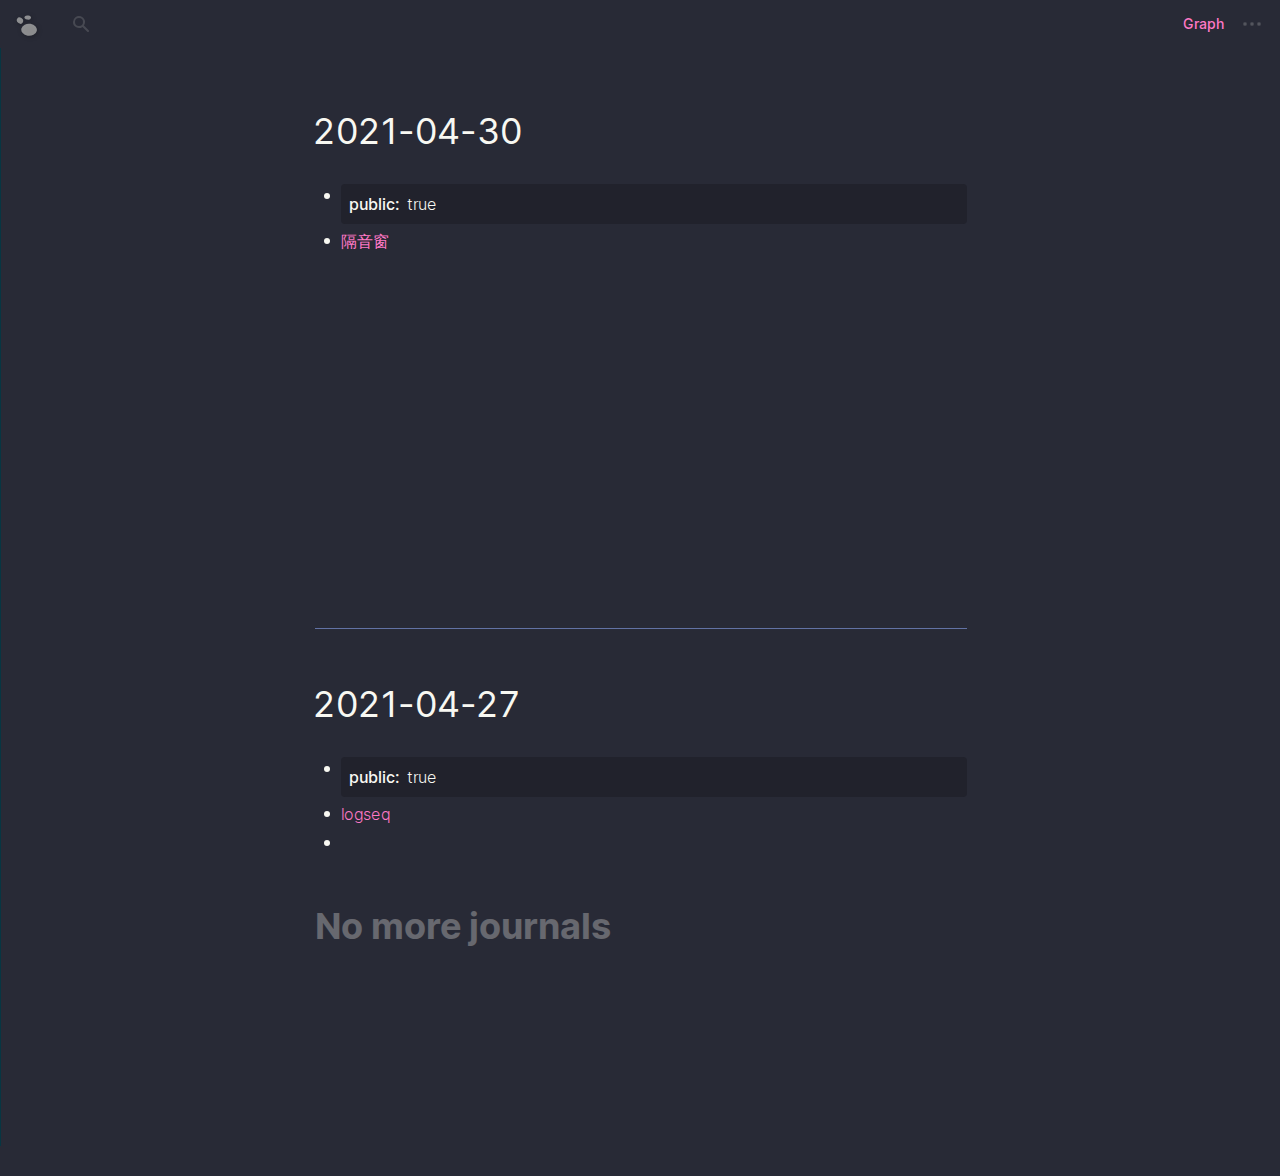
==== commit e99d64e6: "auto commit" ====
--- a/index.html
+++ b/index.html
@@ -1,5 +1,5 @@
 <!DOCTYPE html>
-<head><meta charset="utf-8" /><meta content="minimum-scale=1, initial-scale=1, width=device-width, shrink-to-fit=no" name="viewport" /><link href="/static/css/style.css" rel="stylesheet" type="text/css" /><link href="/static/img/logo.png" rel="shortcut icon" type="image/png" /><link href="/static/img/logo.png" rel="shortcut icon" sizes="192x192" /><link href="/static/img/logo.png" rel="apple-touch-icon" /><meta name="apple-mobile-web-app-title" /><meta content="yes" name="apple-mobile-web-app-capable" /><meta content="yes" name="apple-touch-fullscreen" /><meta content="black-translucent" name="apple-mobile-web-app-status-bar-style" /><meta content="yes" name="mobile-web-app-capable" /><meta property="og:title" /><meta content="site" property="og:type" /><meta content="/static/img/logo.png" property="og:image" /><meta property="og:description" /><title></title><meta property="og:site_name" /><meta /></head><body><div id="root"></div><script>window.logseq_db="[&quot;~#datascript/DB&quot;,[&quot;^ &quot;,&quot;~:schema&quot;,[&quot;^ &quot;,&quot;~:page/original-name&quot;,[&quot;^ &quot;,&quot;~:db/unique&quot;,&quot;~:db.unique/identity&quot;],&quot;~:file/created-at&quot;,[&quot;^ &quot;],&quot;~:block/ref-blocks&quot;,[&quot;^ &quot;,&quot;~:db/valueType&quot;,&quot;~:db.type/ref&quot;,&quot;~:db/cardinality&quot;,&quot;~:db.cardinality/many&quot;],&quot;~:block/path-ref-pages&quot;,[&quot;^ &quot;,&quot;^7&quot;,&quot;^8&quot;,&quot;^9&quot;,&quot;^:&quot;],&quot;~:page/alias&quot;,[&quot;^ &quot;,&quot;^7&quot;,&quot;^8&quot;,&quot;^9&quot;,&quot;^:&quot;],&quot;~:db/encryption-keys&quot;,[&quot;^ &quot;],&quot;~:git/status&quot;,[&quot;^ &quot;],&quot;~:repo/cloned?&quot;,[&quot;^ &quot;],&quot;~:git/error&quot;,[&quot;^ &quot;],&quot;~:block/pre-block?&quot;,[&quot;^ &quot;],&quot;~:block/embed-pages&quot;,[&quot;^ &quot;,&quot;^7&quot;,&quot;^8&quot;,&quot;^9&quot;,&quot;^:&quot;],&quot;~:git/last-pulled-at&quot;,[&quot;^ &quot;],&quot;~:block/uuid&quot;,[&quot;^ &quot;,&quot;^3&quot;,&quot;^4&quot;],&quot;~:repo/url&quot;,[&quot;^ &quot;,&quot;^3&quot;,&quot;^4&quot;],&quot;~:block/priority&quot;,[&quot;^ &quot;],&quot;~:block/properties&quot;,[&quot;^ &quot;],&quot;~:block/repeated?&quot;,[&quot;^ &quot;],&quot;~:db/type&quot;,[&quot;^ &quot;],&quot;~:page/journal?&quot;,[&quot;^ &quot;],&quot;~:block/anchor&quot;,[&quot;^ &quot;],&quot;~:block/scheduled&quot;,[&quot;^ &quot;],&quot;~:me/avatar&quot;,[&quot;^ &quot;],&quot;~:db/encrypted?&quot;,[&quot;^ &quot;],&quot;~:file/last-modified-at&quot;,[&quot;^ &quot;],&quot;~:block/deadline&quot;,[&quot;^ &quot;],&quot;~:block/children&quot;,[&quot;^ &quot;,&quot;^7&quot;,&quot;^8&quot;,&quot;^9&quot;,&quot;^:&quot;,&quot;^3&quot;,&quot;^4&quot;],&quot;~:page/properties&quot;,[&quot;^ &quot;],&quot;~:block/collapsed?&quot;,[&quot;^ &quot;],&quot;~:block/body&quot;,[&quot;^ &quot;],&quot;~:me/name&quot;,[&quot;^ &quot;],&quot;~:block/meta&quot;,[&quot;^ &quot;],&quot;~:block/deadline-ast&quot;,[&quot;^ &quot;],&quot;~:page/tags&quot;,[&quot;^ &quot;,&quot;^7&quot;,&quot;^8&quot;,&quot;^9&quot;,&quot;^:&quot;],&quot;~:block/format&quot;,[&quot;^ &quot;],&quot;~:block/level&quot;,[&quot;^ &quot;],&quot;~:page/journal-day&quot;,[&quot;^ &quot;],&quot;~:block/tags&quot;,[&quot;^ &quot;,&quot;^7&quot;,&quot;^8&quot;,&quot;^9&quot;,&quot;^:&quot;],&quot;~:block/title&quot;,[&quot;^ &quot;],&quot;~:block/scheduled-ast&quot;,[&quot;^ &quot;],&quot;~:block/embed-blocks&quot;,[&quot;^ &quot;,&quot;^7&quot;,&quot;^8&quot;,&quot;^9&quot;,&quot;^:&quot;],&quot;~:block/content&quot;,[&quot;^ &quot;],&quot;~:recent/pages&quot;,[&quot;^ &quot;],&quot;~:db/ident&quot;,[&quot;^ &quot;,&quot;^3&quot;,&quot;^4&quot;],&quot;~:me/email&quot;,[&quot;^ &quot;],&quot;~:page/name&quot;,[&quot;^ &quot;,&quot;^3&quot;,&quot;^4&quot;],&quot;~:block/page&quot;,[&quot;^ &quot;,&quot;^7&quot;,&quot;^8&quot;,&quot;~:db/index&quot;,true],&quot;~:file/path&quot;,[&quot;^ &quot;,&quot;^3&quot;,&quot;^4&quot;],&quot;~:block/file&quot;,[&quot;^ &quot;,&quot;^7&quot;,&quot;^8&quot;],&quot;~:block/marker&quot;,[&quot;^ &quot;],&quot;~:block/ref-pages&quot;,[&quot;^ &quot;,&quot;^7&quot;,&quot;^8&quot;,&quot;^9&quot;,&quot;^:&quot;],&quot;~:release/re-clone?&quot;,[&quot;^ &quot;],&quot;~:page/file&quot;,[&quot;^ &quot;,&quot;^7&quot;,&quot;^8&quot;],&quot;~:schema/version&quot;,[&quot;^ &quot;]],&quot;~:datoms&quot;,[&quot;~#list&quot;,[[&quot;~#datascript/Datom&quot;,[1,&quot;^I&quot;,&quot;~:local-native-fs&quot;,536870913]],[&quot;^1D&quot;,[1,&quot;^1A&quot;,&quot;0.0.1&quot;,536870913]],[&quot;^1D&quot;,[18,&quot;^1@&quot;,13,536870915]],[&quot;^1D&quot;,[18,&quot;^[&quot;,20210427,536870915]],[&quot;^1D&quot;,[18,&quot;^J&quot;,true,536870915]],[&quot;^1D&quot;,[18,&quot;^18&quot;,&quot;2021-04-27&quot;,536870915]],[&quot;^1D&quot;,[18,&quot;^2&quot;,&quot;2021-04-27&quot;,536870915]],[&quot;^1D&quot;,[18,&quot;^R&quot;,[&quot;^ &quot;,&quot;~:title&quot;,&quot;2021-04-27&quot;,&quot;~:public&quot;,&quot;true&quot;],536870922]],[&quot;^1D&quot;,[19,&quot;^1@&quot;,17,536870915]],[&quot;^1D&quot;,[19,&quot;^[&quot;,0,536870915]],[&quot;^1D&quot;,[19,&quot;^J&quot;,false,536870915]],[&quot;^1D&quot;,[19,&quot;^18&quot;,&quot;contents&quot;,536870915]],[&quot;^1D&quot;,[19,&quot;^2&quot;,&quot;Contents&quot;,536870915]],[&quot;^1D&quot;,[19,&quot;^R&quot;,[&quot;^ &quot;,&quot;^1G&quot;,&quot;true&quot;],536870934]],[&quot;^1D&quot;,[23,&quot;^16&quot;,&quot;^15&quot;,536870916]],[&quot;^1D&quot;,[24,&quot;^1@&quot;,13,536870918]],[&quot;^1D&quot;,[24,&quot;^J&quot;,true,536870918]],[&quot;^1D&quot;,[24,&quot;^18&quot;,&quot;测试123&quot;,536870918]],[&quot;^1D&quot;,[24,&quot;^2&quot;,&quot;测试123&quot;,536870918]],[&quot;^1D&quot;,[24,&quot;^R&quot;,[&quot;^ &quot;,&quot;^1G&quot;,&quot;true&quot;],536870918]],[&quot;^1D&quot;,[27,&quot;^K&quot;,&quot;6087c914-70e7-4d8b-8a3c-23ef994c564a&quot;,536870922]],[&quot;^1D&quot;,[27,&quot;^T&quot;,[[&quot;Paragraph&quot;,[[&quot;Break_Line&quot;],[&quot;Break_Line&quot;]]],[&quot;Properties&quot;,[&quot;^ &quot;,&quot;^1F&quot;,&quot;2021-04-27&quot;,&quot;^1G&quot;,&quot;true&quot;]]],536870922]],[&quot;^1D&quot;,[27,&quot;^14&quot;,&quot;---\\npublic: true\\ntitle: 2021-04-27\\n---\\n\\n&quot;,536870922]],[&quot;^1D&quot;,[27,&quot;^1&lt;&quot;,13,536870922]],[&quot;^1D&quot;,[27,&quot;^Y&quot;,&quot;~:markdown&quot;,536870922]],[&quot;^1D&quot;,[27,&quot;^Z&quot;,2,536870922]],[&quot;^1D&quot;,[27,&quot;^V&quot;,[&quot;^ &quot;,&quot;~:start-pos&quot;,0,&quot;~:end-pos&quot;,40],536870922]],[&quot;^1D&quot;,[27,&quot;^19&quot;,18,536870922]],[&quot;^1D&quot;,[27,&quot;^A&quot;,true,536870922]],[&quot;^1D&quot;,[27,&quot;^D&quot;,&quot;~u6087c914-70e7-4d8b-8a3c-23ef994c564a&quot;,536870922]],[&quot;^1D&quot;,[28,&quot;^K&quot;,&quot;&quot;,536870944]],[&quot;^1D&quot;,[28,&quot;^T&quot;,[],536870922]],[&quot;^1D&quot;,[28,&quot;^14&quot;,&quot;## [[logseq]]\\n&quot;,536870944]],[&quot;^1D&quot;,[28,&quot;^1&lt;&quot;,13,536870922]],[&quot;^1D&quot;,[28,&quot;^Y&quot;,&quot;^1H&quot;,536870922]],[&quot;^1D&quot;,[28,&quot;^Z&quot;,2,536870922]],[&quot;^1D&quot;,[28,&quot;^1=&quot;,&quot;nil&quot;,536870946]],[&quot;^1D&quot;,[28,&quot;^V&quot;,[&quot;^ &quot;,&quot;~:timestamps&quot;,[],&quot;~:properties&quot;,[],&quot;^1I&quot;,40,&quot;^1J&quot;,54],536870944]],[&quot;^1D&quot;,[28,&quot;^19&quot;,18,536870922]],[&quot;^1D&quot;,[28,&quot;^;&quot;,30,536870946]],[&quot;^1D&quot;,[28,&quot;^1&gt;&quot;,30,536870944]],[&quot;^1D&quot;,[28,&quot;^11&quot;,[[&quot;Link&quot;,[&quot;^ &quot;,&quot;~:url&quot;,[&quot;Search&quot;,&quot;logseq&quot;],&quot;~:label&quot;,[[&quot;Plain&quot;,&quot;&quot;]],&quot;~:full_text&quot;,&quot;[[logseq]]&quot;,&quot;~:metadata&quot;,&quot;&quot;]]],536870944]],[&quot;^1D&quot;,[28,&quot;^D&quot;,&quot;~u6087c914-446e-4362-89dc-1da5ade509c1&quot;,536870922]],[&quot;^1D&quot;,[29,&quot;^K&quot;,&quot;6087c9c7-7b42-4dca-b187-c5103dfbf91a&quot;,536870927]],[&quot;^1D&quot;,[29,&quot;^T&quot;,[[&quot;Raw_Html&quot;,&quot;&lt;div class=\\&quot;logseq-tools-calendar\\&quot;&gt;&lt;h2&gt;五月 2021&lt;/h2&gt;\\r\\n&lt;table&gt;&lt;thead&gt;&lt;tr&gt;&lt;th&gt;周一&lt;/th&gt;&lt;th&gt;周二&lt;/th&gt;&lt;th&gt;周三&lt;/th&gt;&lt;th&gt;周四&lt;/th&gt;&lt;th&gt;周五&lt;/th&gt;&lt;th&gt;周六&lt;/th&gt;&lt;th&gt;周日&lt;/th&gt;&lt;/tr&gt;&lt;/thead&gt;&lt;tbody&gt;&lt;tr&gt;&lt;td class=\\&quot;outofmonth\\&quot;&gt;&lt;a data-ref=\\&quot;2021-04-26\\&quot; href=\\&quot;#/page/2021-04-26\\&quot; class=\\&quot;page-ref\\&quot;&gt;26&lt;/a&gt;&lt;/td&gt;&lt;td class=\\&quot;outofmonth\\&quot;&gt;&lt;a data-ref=\\&quot;2021-04-27\\&quot; href=\\&quot;#/page/2021-04-27\\&quot; class=\\&quot;page-ref\\&quot;&gt;27&lt;/a&gt;&lt;/td&gt;&lt;td class=\\&quot;outofmonth\\&quot;&gt;&lt;a data-ref=\\&quot;2021-04-28\\&quot; href=\\&quot;#/page/2021-04-28\\&quot; class=\\&quot;page-ref\\&quot;&gt;28&lt;/a&gt;&lt;/td&gt;&lt;td class=\\&quot;outofmonth\\&quot;&gt;&lt;a data-ref=\\&quot;2021-04-29\\&quot; href=\\&quot;#/page/2021-04-29\\&quot; class=\\&quot;page-ref\\&quot;&gt;29&lt;/a&gt;&lt;/td&gt;&lt;td class=\\&quot;outofmonth\\&quot;&gt;&lt;a data-ref=\\&quot;2021-04-30\\&quot; href=\\&quot;#/page/2021-04-30\\&quot; class=\\&quot;page-ref\\&quot;&gt;30&lt;/a&gt;&lt;/td&gt;&lt;td&gt;&lt;a data-ref=\\&quot;2021-05-01\\&quot; href=\\&quot;#/page/2021-05-01\\&quot; class=\\&quot;page-ref\\&quot;&gt;1&lt;/a&gt;&lt;/td&gt;&lt;td&gt;&lt;a data-ref=\\&quot;2021-05-02\\&quot; href=\\&quot;#/page/2021-05-02\\&quot; class=\\&quot;page-ref\\&quot;&gt;2&lt;/a&gt;&lt;/td&gt;&lt;/tr&gt;&lt;tr&gt;&lt;td&gt;&lt;a data-ref=\\&quot;2021-05-03\\&quot; href=\\&quot;#/page/2021-05-03\\&quot; class=\\&quot;page-ref\\&quot;&gt;3&lt;/a&gt;&lt;/td&gt;&lt;td&gt;&lt;a data-ref=\\&quot;2021-05-04\\&quot; href=\\&quot;#/page/2021-05-04\\&quot; class=\\&quot;page-ref\\&quot;&gt;4&lt;/a&gt;&lt;/td&gt;&lt;td&gt;&lt;a data-ref=\\&quot;2021-05-05\\&quot; href=\\&quot;#/page/2021-05-05\\&quot; class=\\&quot;page-ref\\&quot;&gt;5&lt;/a&gt;&lt;/td&gt;&lt;td&gt;&lt;a data-ref=\\&quot;2021-05-06\\&quot; href=\\&quot;#/page/2021-05-06\\&quot; class=\\&quot;page-ref\\&quot;&gt;6&lt;/a&gt;&lt;/td&gt;&lt;td&gt;&lt;a data-ref=\\&quot;2021-05-07\\&quot; href=\\&quot;#/page/2021-05-07\\&quot; class=\\&quot;page-ref\\&quot;&gt;7&lt;/a&gt;&lt;/td&gt;&lt;td&gt;&lt;a data-ref=\\&quot;2021-05-08\\&quot; href=\\&quot;#/page/2021-05-08\\&quot; class=\\&quot;page-ref\\&quot;&gt;8&lt;/a&gt;&lt;/td&gt;&lt;td&gt;&lt;a data-ref=\\&quot;2021-05-09\\&quot; href=\\&quot;#/page/2021-05-09\\&quot; class=\\&quot;page-ref\\&quot;&gt;9&lt;/a&gt;&lt;/td&gt;&lt;/tr&gt;&lt;tr&gt;&lt;td&gt;&lt;a data-ref=\\&quot;2021-05-10\\&quot; href=\\&quot;#/page/2021-05-10\\&quot; class=\\&quot;page-ref\\&quot;&gt;10&lt;/a&gt;&lt;/td&gt;&lt;td&gt;&lt;a data-ref=\\&quot;2021-05-11\\&quot; href=\\&quot;#/page/2021-05-11\\&quot; class=\\&quot;page-ref\\&quot;&gt;11&lt;/a&gt;&lt;/td&gt;&lt;td&gt;&lt;a data-ref=\\&quot;2021-05-12\\&quot; href=\\&quot;#/page/2021-05-12\\&quot; class=\\&quot;page-ref\\&quot;&gt;12&lt;/a&gt;&lt;/td&gt;&lt;td&gt;&lt;a data-ref=\\&quot;2021-05-13\\&quot; href=\\&quot;#/page/2021-05-13\\&quot; class=\\&quot;page-ref\\&quot;&gt;13&lt;/a&gt;&lt;/td&gt;&lt;td&gt;&lt;a data-ref=\\&quot;2021-05-14\\&quot; href=\\&quot;#/page/2021-05-14\\&quot; class=\\&quot;page-ref\\&quot;&gt;14&lt;/a&gt;&lt;/td&gt;&lt;td&gt;&lt;a data-ref=\\&quot;2021-05-15\\&quot; href=\\&quot;#/page/2021-05-15\\&quot; class=\\&quot;page-ref\\&quot;&gt;15&lt;/a&gt;&lt;/td&gt;&lt;td&gt;&lt;a data-ref=\\&quot;2021-05-16\\&quot; href=\\&quot;#/page/2021-05-16\\&quot; class=\\&quot;page-ref\\&quot;&gt;16&lt;/a&gt;&lt;/td&gt;&lt;/tr&gt;&lt;tr&gt;&lt;td&gt;&lt;a data-ref=\\&quot;2021-05-17\\&quot; href=\\&quot;#/page/2021-05-17\\&quot; class=\\&quot;page-ref\\&quot;&gt;17&lt;/a&gt;&lt;/td&gt;&lt;td&gt;&lt;a data-ref=\\&quot;2021-05-18\\&quot; href=\\&quot;#/page/2021-05-18\\&quot; class=\\&quot;page-ref\\&quot;&gt;18&lt;/a&gt;&lt;/td&gt;&lt;td&gt;&lt;a data-ref=\\&quot;2021-05-19\\&quot; href=\\&quot;#/page/2021-05-19\\&quot; class=\\&quot;page-ref\\&quot;&gt;19&lt;/a&gt;&lt;/td&gt;&lt;td&gt;&lt;a data-ref=\\&quot;2021-05-20\\&quot; href=\\&quot;#/page/2021-05-20\\&quot; class=\\&quot;page-ref\\&quot;&gt;20&lt;/a&gt;&lt;/td&gt;&lt;td&gt;&lt;a data-ref=\\&quot;2021-05-21\\&quot; href=\\&quot;#/page/2021-05-21\\&quot; class=\\&quot;page-ref\\&quot;&gt;21&lt;/a&gt;&lt;/td&gt;&lt;td&gt;&lt;a data-ref=\\&quot;2021-05-22\\&quot; href=\\&quot;#/page/2021-05-22\\&quot; class=\\&quot;page-ref\\&quot;&gt;22&lt;/a&gt;&lt;/td&gt;&lt;td&gt;&lt;a data-ref=\\&quot;2021-05-23\\&quot; href=\\&quot;#/page/2021-05-23\\&quot; class=\\&quot;page-ref\\&quot;&gt;23&lt;/a&gt;&lt;/td&gt;&lt;/tr&gt;&lt;tr&gt;&lt;td&gt;&lt;a data-ref=\\&quot;2021-05-24\\&quot; href=\\&quot;#/page/2021-05-24\\&quot; class=\\&quot;page-ref\\&quot;&gt;24&lt;/a&gt;&lt;/td&gt;&lt;td&gt;&lt;a data-ref=\\&quot;2021-05-25\\&quot; href=\\&quot;#/page/2021-05-25\\&quot; class=\\&quot;page-ref\\&quot;&gt;25&lt;/a&gt;&lt;/td&gt;&lt;td&gt;&lt;a data-ref=\\&quot;2021-05-26\\&quot; href=\\&quot;#/page/2021-05-26\\&quot; class=\\&quot;page-ref\\&quot;&gt;26&lt;/a&gt;&lt;/td&gt;&lt;td&gt;&lt;a data-ref=\\&quot;2021-05-27\\&quot; href=\\&quot;#/page/2021-05-27\\&quot; class=\\&quot;page-ref\\&quot;&gt;27&lt;/a&gt;&lt;/td&gt;&lt;td&gt;&lt;a data-ref=\\&quot;2021-05-28\\&quot; href=\\&quot;#/page/2021-05-28\\&quot; class=\\&quot;page-ref\\&quot;&gt;28&lt;/a&gt;&lt;/td&gt;&lt;td&gt;&lt;a data-ref=\\&quot;2021-05-29\\&quot; href=\\&quot;#/page/2021-05-29\\&quot; class=\\&quot;page-ref\\&quot;&gt;29&lt;/a&gt;&lt;/td&gt;&lt;td&gt;&lt;a data-ref=\\&quot;2021-05-30\\&quot; href=\\&quot;#/page/2021-05-30\\&quot; class=\\&quot;page-ref\\&quot;&gt;30&lt;/a&gt;&lt;/td&gt;&lt;/tr&gt;&lt;tr&gt;&lt;td&gt;&lt;a data-ref=\\&quot;2021-05-31\\&quot; href=\\&quot;#/page/2021-05-31\\&quot; class=\\&quot;page-ref\\&quot;&gt;31&lt;/a&gt;&lt;/td&gt;&lt;td class=\\&quot;outofmonth\\&quot;&gt;&lt;a data-ref=\\&quot;2021-06-01\\&quot; href=\\&quot;#/page/2021-06-01\\&quot; class=\\&quot;page-ref\\&quot;&gt;1&lt;/a&gt;&lt;/td&gt;&lt;td class=\\&quot;outofmonth\\&quot;&gt;&lt;a data-ref=\\&quot;2021-06-02\\&quot; href=\\&quot;#/page/2021-06-02\\&quot; class=\\&quot;page-ref\\&quot;&gt;2&lt;/a&gt;&lt;/td&gt;&lt;td class=\\&quot;outofmonth\\&quot;&gt;&lt;a data-ref=\\&quot;2021-06-03\\&quot; href=\\&quot;#/page/2021-06-03\\&quot; class=\\&quot;page-ref\\&quot;&gt;3&lt;/a&gt;&lt;/td&gt;&lt;td class=\\&quot;outofmonth\\&quot;&gt;&lt;a data-ref=\\&quot;2021-06-04\\&quot; href=\\&quot;#/page/2021-06-04\\&quot; class=\\&quot;page-ref\\&quot;&gt;4&lt;/a&gt;&lt;/td&gt;&lt;td class=\\&quot;outofmonth\\&quot;&gt;&lt;a data-ref=\\&quot;2021-06-05\\&quot; href=\\&quot;#/page/2021-06-05\\&quot; class=\\&quot;page-ref\\&quot;&gt;5&lt;/a&gt;&lt;/td&gt;&lt;td class=\\&quot;outofmonth\\&quot;&gt;&lt;a data-ref=\\&quot;2021-06-06\\&quot; href=\\&quot;#/page/2021-06-06\\&quot; class=\\&quot;page-ref\\&quot;&gt;6&lt;/a&gt;&lt;/td&gt;&lt;/tr&gt;&lt;/tbody&gt;&lt;/table&gt;&lt;/div&gt;&quot;],[&quot;Paragraph&quot;,[[&quot;Break_Line&quot;],[&quot;Break_Line&quot;]]],[&quot;Properties&quot;,[&quot;^ &quot;,&quot;^1G&quot;,&quot;true&quot;]]],536870927]],[&quot;^1D&quot;,[29,&quot;^14&quot;,&quot;---\\npublic: true\\n---\\n&lt;div class=\\&quot;logseq-tools-calendar\\&quot;&gt;&lt;h2&gt;五月 2021&lt;/h2&gt;\\n&lt;table&gt;&lt;thead&gt;&lt;tr&gt;&lt;th&gt;周一&lt;/th&gt;&lt;th&gt;周二&lt;/th&gt;&lt;th&gt;周三&lt;/th&gt;&lt;th&gt;周四&lt;/th&gt;&lt;th&gt;周五&lt;/th&gt;&lt;th&gt;周六&lt;/th&gt;&lt;th&gt;周日&lt;/th&gt;&lt;/tr&gt;&lt;/thead&gt;&lt;tbody&gt;&lt;tr&gt;&lt;td class=\\&quot;outofmonth\\&quot;&gt;&lt;a data-ref=\\&quot;2021-04-26\\&quot; href=\\&quot;#/page/2021-04-26\\&quot; class=\\&quot;page-ref\\&quot;&gt;26&lt;/a&gt;&lt;/td&gt;&lt;td class=\\&quot;outofmonth\\&quot;&gt;&lt;a data-ref=\\&quot;2021-04-27\\&quot; href=\\&quot;#/page/2021-04-27\\&quot; class=\\&quot;page-ref\\&quot;&gt;27&lt;/a&gt;&lt;/td&gt;&lt;td class=\\&quot;outofmonth\\&quot;&gt;&lt;a data-ref=\\&quot;2021-04-28\\&quot; href=\\&quot;#/page/2021-04-28\\&quot; class=\\&quot;page-ref\\&quot;&gt;28&lt;/a&gt;&lt;/td&gt;&lt;td class=\\&quot;outofmonth\\&quot;&gt;&lt;a data-ref=\\&quot;2021-04-29\\&quot; href=\\&quot;#/page/2021-04-29\\&quot; class=\\&quot;page-ref\\&quot;&gt;29&lt;/a&gt;&lt;/td&gt;&lt;td class=\\&quot;outofmonth\\&quot;&gt;&lt;a data-ref=\\&quot;2021-04-30\\&quot; href=\\&quot;#/page/2021-04-30\\&quot; class=\\&quot;page-ref\\&quot;&gt;30&lt;/a&gt;&lt;/td&gt;&lt;td&gt;&lt;a data-ref=\\&quot;2021-05-01\\&quot; href=\\&quot;#/page/2021-05-01\\&quot; class=\\&quot;page-ref\\&quot;&gt;1&lt;/a&gt;&lt;/td&gt;&lt;td&gt;&lt;a data-ref=\\&quot;2021-05-02\\&quot; href=\\&quot;#/page/2021-05-02\\&quot; class=\\&quot;page-ref\\&quot;&gt;2&lt;/a&gt;&lt;/td&gt;&lt;/tr&gt;&lt;tr&gt;&lt;td&gt;&lt;a data-ref=\\&quot;2021-05-03\\&quot; href=\\&quot;#/page/2021-05-03\\&quot; class=\\&quot;page-ref\\&quot;&gt;3&lt;/a&gt;&lt;/td&gt;&lt;td&gt;&lt;a data-ref=\\&quot;2021-05-04\\&quot; href=\\&quot;#/page/2021-05-04\\&quot; class=\\&quot;page-ref\\&quot;&gt;4&lt;/a&gt;&lt;/td&gt;&lt;td&gt;&lt;a data-ref=\\&quot;2021-05-05\\&quot; href=\\&quot;#/page/2021-05-05\\&quot; class=\\&quot;page-ref\\&quot;&gt;5&lt;/a&gt;&lt;/td&gt;&lt;td&gt;&lt;a data-ref=\\&quot;2021-05-06\\&quot; href=\\&quot;#/page/2021-05-06\\&quot; class=\\&quot;page-ref\\&quot;&gt;6&lt;/a&gt;&lt;/td&gt;&lt;td&gt;&lt;a data-ref=\\&quot;2021-05-07\\&quot; href=\\&quot;#/page/2021-05-07\\&quot; class=\\&quot;page-ref\\&quot;&gt;7&lt;/a&gt;&lt;/td&gt;&lt;td&gt;&lt;a data-ref=\\&quot;2021-05-08\\&quot; href=\\&quot;#/page/2021-05-08\\&quot; class=\\&quot;page-ref\\&quot;&gt;8&lt;/a&gt;&lt;/td&gt;&lt;td&gt;&lt;a data-ref=\\&quot;2021-05-09\\&quot; href=\\&quot;#/page/2021-05-09\\&quot; class=\\&quot;page-ref\\&quot;&gt;9&lt;/a&gt;&lt;/td&gt;&lt;/tr&gt;&lt;tr&gt;&lt;td&gt;&lt;a data-ref=\\&quot;2021-05-10\\&quot; href=\\&quot;#/page/2021-05-10\\&quot; class=\\&quot;page-ref\\&quot;&gt;10&lt;/a&gt;&lt;/td&gt;&lt;td&gt;&lt;a data-ref=\\&quot;2021-05-11\\&quot; href=\\&quot;#/page/2021-05-11\\&quot; class=\\&quot;page-ref\\&quot;&gt;11&lt;/a&gt;&lt;/td&gt;&lt;td&gt;&lt;a data-ref=\\&quot;2021-05-12\\&quot; href=\\&quot;#/page/2021-05-12\\&quot; class=\\&quot;page-ref\\&quot;&gt;12&lt;/a&gt;&lt;/td&gt;&lt;td&gt;&lt;a data-ref=\\&quot;2021-05-13\\&quot; href=\\&quot;#/page/2021-05-13\\&quot; class=\\&quot;page-ref\\&quot;&gt;13&lt;/a&gt;&lt;/td&gt;&lt;td&gt;&lt;a data-ref=\\&quot;2021-05-14\\&quot; href=\\&quot;#/page/2021-05-14\\&quot; class=\\&quot;page-ref\\&quot;&gt;14&lt;/a&gt;&lt;/td&gt;&lt;td&gt;&lt;a data-ref=\\&quot;2021-05-15\\&quot; href=\\&quot;#/page/2021-05-15\\&quot; class=\\&quot;page-ref\\&quot;&gt;15&lt;/a&gt;&lt;/td&gt;&lt;td&gt;&lt;a data-ref=\\&quot;2021-05-16\\&quot; href=\\&quot;#/page/2021-05-16\\&quot; class=\\&quot;page-ref\\&quot;&gt;16&lt;/a&gt;&lt;/td&gt;&lt;/tr&gt;&lt;tr&gt;&lt;td&gt;&lt;a data-ref=\\&quot;2021-05-17\\&quot; href=\\&quot;#/page/2021-05-17\\&quot; class=\\&quot;page-ref\\&quot;&gt;17&lt;/a&gt;&lt;/td&gt;&lt;td&gt;&lt;a data-ref=\\&quot;2021-05-18\\&quot; href=\\&quot;#/page/2021-05-18\\&quot; class=\\&quot;page-ref\\&quot;&gt;18&lt;/a&gt;&lt;/td&gt;&lt;td&gt;&lt;a data-ref=\\&quot;2021-05-19\\&quot; href=\\&quot;#/page/2021-05-19\\&quot; class=\\&quot;page-ref\\&quot;&gt;19&lt;/a&gt;&lt;/td&gt;&lt;td&gt;&lt;a data-ref=\\&quot;2021-05-20\\&quot; href=\\&quot;#/page/2021-05-20\\&quot; class=\\&quot;page-ref\\&quot;&gt;20&lt;/a&gt;&lt;/td&gt;&lt;td&gt;&lt;a data-ref=\\&quot;2021-05-21\\&quot; href=\\&quot;#/page/2021-05-21\\&quot; class=\\&quot;page-ref\\&quot;&gt;21&lt;/a&gt;&lt;/td&gt;&lt;td&gt;&lt;a data-ref=\\&quot;2021-05-22\\&quot; href=\\&quot;#/page/2021-05-22\\&quot; class=\\&quot;page-ref\\&quot;&gt;22&lt;/a&gt;&lt;/td&gt;&lt;td&gt;&lt;a data-ref=\\&quot;2021-05-23\\&quot; href=\\&quot;#/page/2021-05-23\\&quot; class=\\&quot;page-ref\\&quot;&gt;23&lt;/a&gt;&lt;/td&gt;&lt;/tr&gt;&lt;tr&gt;&lt;td&gt;&lt;a data-ref=\\&quot;2021-05-24\\&quot; href=\\&quot;#/page/2021-05-24\\&quot; class=\\&quot;page-ref\\&quot;&gt;24&lt;/a&gt;&lt;/td&gt;&lt;td&gt;&lt;a data-ref=\\&quot;2021-05-25\\&quot; href=\\&quot;#/page/2021-05-25\\&quot; class=\\&quot;page-ref\\&quot;&gt;25&lt;/a&gt;&lt;/td&gt;&lt;td&gt;&lt;a data-ref=\\&quot;2021-05-26\\&quot; href=\\&quot;#/page/2021-05-26\\&quot; class=\\&quot;page-ref\\&quot;&gt;26&lt;/a&gt;&lt;/td&gt;&lt;td&gt;&lt;a data-ref=\\&quot;2021-05-27\\&quot; href=\\&quot;#/page/2021-05-27\\&quot; class=\\&quot;page-ref\\&quot;&gt;27&lt;/a&gt;&lt;/td&gt;&lt;td&gt;&lt;a data-ref=\\&quot;2021-05-28\\&quot; href=\\&quot;#/page/2021-05-28\\&quot; class=\\&quot;page-ref\\&quot;&gt;28&lt;/a&gt;&lt;/td&gt;&lt;td&gt;&lt;a data-ref=\\&quot;2021-05-29\\&quot; href=\\&quot;#/page/2021-05-29\\&quot; class=\\&quot;page-ref\\&quot;&gt;29&lt;/a&gt;&lt;/td&gt;&lt;td&gt;&lt;a data-ref=\\&quot;2021-05-30\\&quot; href=\\&quot;#/page/2021-05-30\\&quot; class=\\&quot;page-ref\\&quot;&gt;30&lt;/a&gt;&lt;/td&gt;&lt;/tr&gt;&lt;tr&gt;&lt;td&gt;&lt;a data-ref=\\&quot;2021-05-31\\&quot; href=\\&quot;#/page/2021-05-31\\&quot; class=\\&quot;page-ref\\&quot;&gt;31&lt;/a&gt;&lt;/td&gt;&lt;td class=\\&quot;outofmonth\\&quot;&gt;&lt;a data-ref=\\&quot;2021-06-01\\&quot; href=\\&quot;#/page/2021-06-01\\&quot; class=\\&quot;page-ref\\&quot;&gt;1&lt;/a&gt;&lt;/td&gt;&lt;td class=\\&quot;outofmonth\\&quot;&gt;&lt;a data-ref=\\&quot;2021-06-02\\&quot; href=\\&quot;#/page/2021-06-02\\&quot; class=\\&quot;page-ref\\&quot;&gt;2&lt;/a&gt;&lt;/td&gt;&lt;td class=\\&quot;outofmonth\\&quot;&gt;&lt;a data-ref=\\&quot;2021-06-03\\&quot; href=\\&quot;#/page/2021-06-03\\&quot; class=\\&quot;page-ref\\&quot;&gt;3&lt;/a&gt;&lt;/td&gt;&lt;td class=\\&quot;outofmonth\\&quot;&gt;&lt;a data-ref=\\&quot;2021-06-04\\&quot; href=\\&quot;#/page/2021-06-04\\&quot; class=\\&quot;page-ref\\&quot;&gt;4&lt;/a&gt;&lt;/td&gt;&lt;td class=\\&quot;outofmonth\\&quot;&gt;&lt;a data-ref=\\&quot;2021-06-05\\&quot; href=\\&quot;#/page/2021-06-05\\&quot; class=\\&quot;page-ref\\&quot;&gt;5&lt;/a&gt;&lt;/td&gt;&lt;td class=\\&quot;outofmonth\\&quot;&gt;&lt;a data-ref=\\&quot;2021-06-06\\&quot; href=\\&quot;#/page/2021-06-06\\&quot; class=\\&quot;page-ref\\&quot;&gt;6&lt;/a&gt;&lt;/td&gt;&lt;/tr&gt;&lt;/tbody&gt;&lt;/table&gt;&lt;/div&gt;\\n&quot;,536870934]],[&quot;^1D&quot;,[29,&quot;^1&lt;&quot;,17,536870927]],[&quot;^1D&quot;,[29,&quot;^Y&quot;,&quot;^1H&quot;,536870927]],[&quot;^1D&quot;,[29,&quot;^Z&quot;,2,536870927]],[&quot;^1D&quot;,[29,&quot;^V&quot;,[&quot;^ &quot;,&quot;^1I&quot;,0,&quot;^1J&quot;,3935],536870934]],[&quot;^1D&quot;,[29,&quot;^19&quot;,19,536870927]],[&quot;^1D&quot;,[29,&quot;^A&quot;,true,536870927]],[&quot;^1D&quot;,[29,&quot;^D&quot;,&quot;~u6087c9c7-7b42-4dca-b187-c5103dfbf91a&quot;,536870927]],[&quot;^1D&quot;,[31,&quot;^K&quot;,&quot;&quot;,536870946]],[&quot;^1D&quot;,[31,&quot;^T&quot;,[],536870946]],[&quot;^1D&quot;,[31,&quot;^14&quot;,&quot;##\\n&quot;,536870946]],[&quot;^1D&quot;,[31,&quot;^1&lt;&quot;,13,536870946]],[&quot;^1D&quot;,[31,&quot;^Y&quot;,&quot;^1H&quot;,536870946]],[&quot;^1D&quot;,[31,&quot;^Z&quot;,2,536870946]],[&quot;^1D&quot;,[31,&quot;^1=&quot;,&quot;nil&quot;,536870946]],[&quot;^1D&quot;,[31,&quot;^V&quot;,[&quot;^ &quot;,&quot;^1K&quot;,[],&quot;^1L&quot;,[],&quot;^1I&quot;,54,&quot;^1J&quot;,57],536870946]],[&quot;^1D&quot;,[31,&quot;^19&quot;,18,536870946]],[&quot;^1D&quot;,[31,&quot;^11&quot;,[],536870946]],[&quot;^1D&quot;,[31,&quot;^D&quot;,&quot;~u6087cbba-d232-4078-bbf7-aa8e382c5e1e&quot;,536870946]],[&quot;^1D&quot;,[41,&quot;^1@&quot;,42,536871006]],[&quot;^1D&quot;,[41,&quot;^[&quot;,0,536871006]],[&quot;^1D&quot;,[41,&quot;^J&quot;,false,536871006]],[&quot;^1D&quot;,[41,&quot;^18&quot;,&quot;云服务器&quot;,536871001]],[&quot;^1D&quot;,[41,&quot;^2&quot;,&quot;云服务器&quot;,536871001]],[&quot;^1D&quot;,[41,&quot;^R&quot;,[&quot;^ &quot;,&quot;^1G&quot;,&quot;true&quot;,&quot;^1F&quot;,&quot;云服务器&quot;],536871009]],[&quot;^1D&quot;,[45,&quot;^K&quot;,&quot;6087cc57-0ea0-4071-90e5-abf31c6f8314&quot;,536871009]],[&quot;^1D&quot;,[45,&quot;^T&quot;,[[&quot;Paragraph&quot;,[[&quot;Break_Line&quot;],[&quot;Break_Line&quot;]]],[&quot;Properties&quot;,[&quot;^ &quot;,&quot;^1G&quot;,&quot;true&quot;,&quot;^1F&quot;,&quot;云服务器&quot;]]],536871009]],[&quot;^1D&quot;,[45,&quot;^14&quot;,&quot;---\\ntitle: 云服务器\\npublic: true\\n---\\n\\n&quot;,536871009]],[&quot;^1D&quot;,[45,&quot;^1&lt;&quot;,42,536871009]],[&quot;^1D&quot;,[45,&quot;^Y&quot;,&quot;^1H&quot;,536871009]],[&quot;^1D&quot;,[45,&quot;^Z&quot;,2,536871009]],[&quot;^1D&quot;,[45,&quot;^V&quot;,[&quot;^ &quot;,&quot;^1I&quot;,0,&quot;^1J&quot;,42],536871009]],[&quot;^1D&quot;,[45,&quot;^19&quot;,41,536871009]],[&quot;^1D&quot;,[45,&quot;^A&quot;,true,536871009]],[&quot;^1D&quot;,[45,&quot;^D&quot;,&quot;~u6087cc57-0ea0-4071-90e5-abf31c6f8314&quot;,536871009]],[&quot;^1D&quot;,[46,&quot;^K&quot;,&quot;&quot;,536871009]],[&quot;^1D&quot;,[46,&quot;^T&quot;,[],536871009]],[&quot;^1D&quot;,[46,&quot;^14&quot;,&quot;## [[腾讯云]]\\n&quot;,536871012]],[&quot;^1D&quot;,[46,&quot;^1&lt;&quot;,42,536871009]],[&quot;^1D&quot;,[46,&quot;^Y&quot;,&quot;^1H&quot;,536871009]],[&quot;^1D&quot;,[46,&quot;^Z&quot;,2,536871009]],[&quot;^1D&quot;,[46,&quot;^1=&quot;,&quot;nil&quot;,536871016]],[&quot;^1D&quot;,[46,&quot;^V&quot;,[&quot;^ &quot;,&quot;^1K&quot;,[],&quot;^1L&quot;,[],&quot;^1I&quot;,42,&quot;^1J&quot;,59],536871012]],[&quot;^1D&quot;,[46,&quot;^19&quot;,41,536871009]],[&quot;^1D&quot;,[46,&quot;^;&quot;,47,536871016]],[&quot;^1D&quot;,[46,&quot;^1&gt;&quot;,47,536871012]],[&quot;^1D&quot;,[46,&quot;^11&quot;,[[&quot;Link&quot;,[&quot;^ &quot;,&quot;^1M&quot;,[&quot;Search&quot;,&quot;腾讯云&quot;],&quot;^1N&quot;,[[&quot;Plain&quot;,&quot;&quot;]],&quot;^1O&quot;,&quot;[[腾讯云]]&quot;,&quot;^1P&quot;,&quot;&quot;]]],536871012]],[&quot;^1D&quot;,[46,&quot;^D&quot;,&quot;~u6087cc57-efb5-4fab-9ec3-c4449feb2b3d&quot;,536871009]],[&quot;^1D&quot;,[47,&quot;^1@&quot;,51,536871027]],[&quot;^1D&quot;,[47,&quot;^[&quot;,0,536871027]],[&quot;^1D&quot;,[47,&quot;^J&quot;,false,536871027]],[&quot;^1D&quot;,[47,&quot;^18&quot;,&quot;腾讯云&quot;,536871012]],[&quot;^1D&quot;,[47,&quot;^2&quot;,&quot;腾讯云&quot;,536871012]],[&quot;^1D&quot;,[47,&quot;^R&quot;,[&quot;^ &quot;,&quot;^1G&quot;,&quot;true&quot;,&quot;^1F&quot;,&quot;腾讯云&quot;],536871030]],[&quot;^1D&quot;,[48,&quot;^K&quot;,&quot;&quot;,536871016]],[&quot;^1D&quot;,[48,&quot;^T&quot;,[],536871016]],[&quot;^1D&quot;,[48,&quot;^14&quot;,&quot;## [[阿里云]]\\n&quot;,536871019]],[&quot;^1D&quot;,[48,&quot;^1&lt;&quot;,42,536871016]],[&quot;^1D&quot;,[48,&quot;^Y&quot;,&quot;^1H&quot;,536871016]],[&quot;^1D&quot;,[48,&quot;^Z&quot;,2,536871016]],[&quot;^1D&quot;,[48,&quot;^1=&quot;,&quot;nil&quot;,536871023]],[&quot;^1D&quot;,[48,&quot;^V&quot;,[&quot;^ &quot;,&quot;^1K&quot;,[],&quot;^1L&quot;,[],&quot;^1I&quot;,59,&quot;^1J&quot;,76],536871019]],[&quot;^1D&quot;,[48,&quot;^19&quot;,41,536871016]],[&quot;^1D&quot;,[48,&quot;^;&quot;,49,536871023]],[&quot;^1D&quot;,[48,&quot;^1&gt;&quot;,49,536871019]],[&quot;^1D&quot;,[48,&quot;^11&quot;,[[&quot;Link&quot;,[&quot;^ &quot;,&quot;^1M&quot;,[&quot;Search&quot;,&quot;阿里云&quot;],&quot;^1N&quot;,[[&quot;Plain&quot;,&quot;&quot;]],&quot;^1O&quot;,&quot;[[阿里云]]&quot;,&quot;^1P&quot;,&quot;&quot;]]],536871019]],[&quot;^1D&quot;,[48,&quot;^D&quot;,&quot;~u6087cc66-fdc8-4c23-b68f-8682b478b70a&quot;,536871016]],[&quot;^1D&quot;,[49,&quot;^1@&quot;,56,536871035]],[&quot;^1D&quot;,[49,&quot;^[&quot;,0,536871035]],[&quot;^1D&quot;,[49,&quot;^J&quot;,false,536871035]],[&quot;^1D&quot;,[49,&quot;^18&quot;,&quot;阿里云&quot;,536871019]],[&quot;^1D&quot;,[49,&quot;^2&quot;,&quot;阿里云&quot;,536871019]],[&quot;^1D&quot;,[49,&quot;^R&quot;,[&quot;^ &quot;,&quot;^1G&quot;,&quot;true&quot;,&quot;^1F&quot;,&quot;阿里云&quot;],536871038]],[&quot;^1D&quot;,[50,&quot;^K&quot;,&quot;&quot;,536871023]],[&quot;^1D&quot;,[50,&quot;^T&quot;,[],536871023]],[&quot;^1D&quot;,[50,&quot;^14&quot;,&quot;##\\n&quot;,536871023]],[&quot;^1D&quot;,[50,&quot;^1&lt;&quot;,42,536871023]],[&quot;^1D&quot;,[50,&quot;^Y&quot;,&quot;^1H&quot;,536871023]],[&quot;^1D&quot;,[50,&quot;^Z&quot;,2,536871023]],[&quot;^1D&quot;,[50,&quot;^1=&quot;,&quot;nil&quot;,536871023]],[&quot;^1D&quot;,[50,&quot;^V&quot;,[&quot;^ &quot;,&quot;^1K&quot;,[],&quot;^1L&quot;,[],&quot;^1I&quot;,76,&quot;^1J&quot;,79],536871023]],[&quot;^1D&quot;,[50,&quot;^19&quot;,41,536871023]],[&quot;^1D&quot;,[50,&quot;^11&quot;,[],536871023]],[&quot;^1D&quot;,[50,&quot;^D&quot;,&quot;~u6087cc76-f85a-4fca-ad29-a597c27e6daf&quot;,536871023]],[&quot;^1D&quot;,[54,&quot;^K&quot;,&quot;6087cc7d-90b2-4c21-ba04-c13174a97daa&quot;,536871030]],[&quot;^1D&quot;,[54,&quot;^T&quot;,[[&quot;Paragraph&quot;,[[&quot;Break_Line&quot;],[&quot;Break_Line&quot;]]],[&quot;Properties&quot;,[&quot;^ &quot;,&quot;^1G&quot;,&quot;true&quot;,&quot;^1F&quot;,&quot;腾讯云&quot;]]],536871030]],[&quot;^1D&quot;,[54,&quot;^14&quot;,&quot;---\\ntitle: 腾讯云\\npublic: true\\n---\\n\\n&quot;,536871030]],[&quot;^1D&quot;,[54,&quot;^1&lt;&quot;,51,536871030]],[&quot;^1D&quot;,[54,&quot;^Y&quot;,&quot;^1H&quot;,536871030]],[&quot;^1D&quot;,[54,&quot;^Z&quot;,2,536871030]],[&quot;^1D&quot;,[54,&quot;^V&quot;,[&quot;^ &quot;,&quot;^1I&quot;,0,&quot;^1J&quot;,39],536871030]],[&quot;^1D&quot;,[54,&quot;^19&quot;,47,536871030]],[&quot;^1D&quot;,[54,&quot;^A&quot;,true,536871030]],[&quot;^1D&quot;,[54,&quot;^D&quot;,&quot;~u6087cc7d-90b2-4c21-ba04-c13174a97daa&quot;,536871030]],[&quot;^1D&quot;,[55,&quot;^K&quot;,&quot;&quot;,536871030]],[&quot;^1D&quot;,[55,&quot;^T&quot;,[],536871030]],[&quot;^1D&quot;,[55,&quot;^14&quot;,&quot;##&quot;,536871030]],[&quot;^1D&quot;,[55,&quot;^1&lt;&quot;,51,536871030]],[&quot;^1D&quot;,[55,&quot;^Y&quot;,&quot;^1H&quot;,536871030]],[&quot;^1D&quot;,[55,&quot;^Z&quot;,2,536871030]],[&quot;^1D&quot;,[55,&quot;^V&quot;,[&quot;^ &quot;,&quot;^1K&quot;,[],&quot;^1L&quot;,[],&quot;^1I&quot;,39,&quot;^1J&quot;,41],536871030]],[&quot;^1D&quot;,[55,&quot;^19&quot;,47,536871030]],[&quot;^1D&quot;,[55,&quot;^11&quot;,[],536871030]],[&quot;^1D&quot;,[55,&quot;^D&quot;,&quot;~u6087cc7d-c490-4660-8777-ca3bc758848c&quot;,536871030]],[&quot;^1D&quot;,[59,&quot;^K&quot;,&quot;6087cc81-4380-4234-9b17-ef6d521a52bb&quot;,536871038]],[&quot;^1D&quot;,[59,&quot;^T&quot;,[[&quot;Paragraph&quot;,[[&quot;Break_Line&quot;],[&quot;Break_Line&quot;]]],[&quot;Properties&quot;,[&quot;^ &quot;,&quot;^1G&quot;,&quot;true&quot;,&quot;^1F&quot;,&quot;阿里云&quot;]]],536871038]],[&quot;^1D&quot;,[59,&quot;^14&quot;,&quot;---\\ntitle: 阿里云\\npublic: true\\n---\\n\\n&quot;,536871038]],[&quot;^1D&quot;,[59,&quot;^1&lt;&quot;,56,536871038]],[&quot;^1D&quot;,[59,&quot;^Y&quot;,&quot;^1H&quot;,536871038]],[&quot;^1D&quot;,[59,&quot;^Z&quot;,2,536871038]],[&quot;^1D&quot;,[59,&quot;^V&quot;,[&quot;^ &quot;,&quot;^1I&quot;,0,&quot;^1J&quot;,39],536871038]],[&quot;^1D&quot;,[59,&quot;^19&quot;,49,536871038]],[&quot;^1D&quot;,[59,&quot;^A&quot;,true,536871038]],[&quot;^1D&quot;,[59,&quot;^D&quot;,&quot;~u6087cc81-4380-4234-9b17-ef6d521a52bb&quot;,536871038]],[&quot;^1D&quot;,[60,&quot;^K&quot;,&quot;&quot;,536871038]],[&quot;^1D&quot;,[60,&quot;^T&quot;,[],536871038]],[&quot;^1D&quot;,[60,&quot;^14&quot;,&quot;##&quot;,536871038]],[&quot;^1D&quot;,[60,&quot;^1&lt;&quot;,56,536871038]],[&quot;^1D&quot;,[60,&quot;^Y&quot;,&quot;^1H&quot;,536871038]],[&quot;^1D&quot;,[60,&quot;^Z&quot;,2,536871038]],[&quot;^1D&quot;,[60,&quot;^V&quot;,[&quot;^ &quot;,&quot;^1K&quot;,[],&quot;^1L&quot;,[],&quot;^1I&quot;,39,&quot;^1J&quot;,41],536871038]],[&quot;^1D&quot;,[60,&quot;^19&quot;,49,536871038]],[&quot;^1D&quot;,[60,&quot;^11&quot;,[],536871038]],[&quot;^1D&quot;,[60,&quot;^D&quot;,&quot;~u6087cc81-3912-4306-be4d-0b64bf73b05b&quot;,536871038]],[&quot;^1D&quot;,[173,&quot;^1@&quot;,172,536872343]],[&quot;^1D&quot;,[173,&quot;^[&quot;,0,536872343]],[&quot;^1D&quot;,[173,&quot;^J&quot;,false,536872343]],[&quot;^1D&quot;,[173,&quot;^18&quot;,&quot;隔音窗&quot;,536872343]],[&quot;^1D&quot;,[173,&quot;^2&quot;,&quot;隔音窗&quot;,536872343]],[&quot;^1D&quot;,[173,&quot;^R&quot;,[&quot;^ &quot;,&quot;^1G&quot;,&quot;true&quot;,&quot;^1F&quot;,&quot;隔音窗&quot;],536872347]],[&quot;^1D&quot;,[176,&quot;^K&quot;,&quot;608be0ee-1632-4a95-9ce6-64689ff0dd96&quot;,536872347]],[&quot;^1D&quot;,[176,&quot;^T&quot;,[[&quot;Paragraph&quot;,[[&quot;Break_Line&quot;],[&quot;Break_Line&quot;]]],[&quot;Properties&quot;,[&quot;^ &quot;,&quot;^1G&quot;,&quot;true&quot;,&quot;^1F&quot;,&quot;隔音窗&quot;]]],536872347]],[&quot;^1D&quot;,[176,&quot;^14&quot;,&quot;---\\ntitle: 隔音窗\\npublic: true\\n---\\n\\n&quot;,536872347]],[&quot;^1D&quot;,[176,&quot;^1&lt;&quot;,172,536872347]],[&quot;^1D&quot;,[176,&quot;^Y&quot;,&quot;^1H&quot;,536872347]],[&quot;^1D&quot;,[176,&quot;^Z&quot;,2,536872347]],[&quot;^1D&quot;,[176,&quot;^V&quot;,[&quot;^ &quot;,&quot;^1I&quot;,0,&quot;^1J&quot;,39],536872347]],[&quot;^1D&quot;,[176,&quot;^19&quot;,173,536872347]],[&quot;^1D&quot;,[176,&quot;^A&quot;,true,536872347]],[&quot;^1D&quot;,[176,&quot;^D&quot;,&quot;~u608be0ee-1632-4a95-9ce6-64689ff0dd96&quot;,536872347]],[&quot;^1D&quot;,[177,&quot;^K&quot;,&quot;-e6--96--ad--e6--a1--a5--e9--93--9d--e5--9e--8b--e6--9d--90-&quot;,536872351]],[&quot;^1D&quot;,[177,&quot;^T&quot;,[],536872347]],[&quot;^1D&quot;,[177,&quot;^Q&quot;,178,536873053]],[&quot;^1D&quot;,[177,&quot;^S&quot;,false,536872544]],[&quot;^1D&quot;,[177,&quot;^14&quot;,&quot;## 断桥铝型材\\n&quot;,536872351]],[&quot;^1D&quot;,[177,&quot;^1&lt;&quot;,172,536872347]],[&quot;^1D&quot;,[177,&quot;^Y&quot;,&quot;^1H&quot;,536872347]],[&quot;^1D&quot;,[177,&quot;^Z&quot;,2,536872347]],[&quot;^1D&quot;,[177,&quot;^1=&quot;,&quot;nil&quot;,536872351]],[&quot;^1D&quot;,[177,&quot;^V&quot;,[&quot;^ &quot;,&quot;^1K&quot;,[],&quot;^1L&quot;,[],&quot;^1I&quot;,39,&quot;^1J&quot;,58],536872351]],[&quot;^1D&quot;,[177,&quot;^19&quot;,173,536872347]],[&quot;^1D&quot;,[177,&quot;^11&quot;,[[&quot;Plain&quot;,&quot;断桥铝型材&quot;]],536872351]],[&quot;^1D&quot;,[177,&quot;^D&quot;,&quot;~u608be0ee-c7dc-4dba-9d68-5b75ec88d93f&quot;,536872347]],[&quot;^1D&quot;,[178,&quot;^K&quot;,&quot;-e5--93--81--e7--89--8c-_-e5--bb--ba--e5--8d--8e--e3--80--81-_-e5--9e--8b--e5--8f--b7-_75-e3--80--81-_-e9--93--9d--e6--9d--90--e5--8e--9a--e5--ba--a6-_-3e--3d-1-2e-4mm&quot;,536872800]],[&quot;^1D&quot;,[178,&quot;^T&quot;,[],536872351]],[&quot;^1D&quot;,[178,&quot;^Q&quot;,209,536873053]],[&quot;^1D&quot;,[178,&quot;^S&quot;,false,536873010]],[&quot;^1D&quot;,[178,&quot;^14&quot;,&quot;### 品牌 建华、 型号 75、 铝材厚度 &gt;=1.4mm\\n&quot;,536872800]],[&quot;^1D&quot;,[178,&quot;^1&lt;&quot;,172,536872351]],[&quot;^1D&quot;,[178,&quot;^Y&quot;,&quot;^1H&quot;,536872351]],[&quot;^1D&quot;,[178,&quot;^Z&quot;,3,536872353]],[&quot;^1D&quot;,[178,&quot;^1=&quot;,&quot;nil&quot;,536872997]],[&quot;^1D&quot;,[178,&quot;^V&quot;,[&quot;^ &quot;,&quot;^1K&quot;,[],&quot;^1L&quot;,[],&quot;^1I&quot;,58,&quot;^1J&quot;,113],536872800]],[&quot;^1D&quot;,[178,&quot;^19&quot;,173,536872351]],[&quot;^1D&quot;,[178,&quot;^11&quot;,[[&quot;Plain&quot;,&quot;品牌 建华、 型号 75、 铝材厚度 &gt;=1.4mm&quot;]],536872800]],[&quot;^1D&quot;,[178,&quot;^D&quot;,&quot;~u608be0f7-8610-47aa-8112-772ff516b1b0&quot;,536872351]],[&quot;^1D&quot;,[182,&quot;^K&quot;,&quot;-e7--8e--bb--e7--92--83-&quot;,536872387]],[&quot;^1D&quot;,[182,&quot;^T&quot;,[],536872378]],[&quot;^1D&quot;,[182,&quot;^Q&quot;,183,536873053]],[&quot;^1D&quot;,[182,&quot;^Q&quot;,184,536873053]],[&quot;^1D&quot;,[182,&quot;^S&quot;,false,536872749]],[&quot;^1D&quot;,[182,&quot;^14&quot;,&quot;## 玻璃\\n&quot;,536872387]],[&quot;^1D&quot;,[182,&quot;^1&lt;&quot;,172,536872378]],[&quot;^1D&quot;,[182,&quot;^Y&quot;,&quot;^1H&quot;,536872378]],[&quot;^1D&quot;,[182,&quot;^Z&quot;,2,536872382]],[&quot;^1D&quot;,[182,&quot;^1=&quot;,&quot;nil&quot;,536872387]],[&quot;^1D&quot;,[182,&quot;^V&quot;,[&quot;^ &quot;,&quot;^1I&quot;,718,&quot;^1J&quot;,728],536873052]],[&quot;^1D&quot;,[182,&quot;^19&quot;,173,536872378]],[&quot;^1D&quot;,[182,&quot;^11&quot;,[[&quot;Plain&quot;,&quot;玻璃&quot;]],536872387]],[&quot;^1D&quot;,[182,&quot;^D&quot;,&quot;~u608be107-539a-40d4-a588-d236513fd4db&quot;,536872378]],[&quot;^1D&quot;,[183,&quot;^K&quot;,&quot;-e9--92--a2--e5--8c--96--e7--8e--bb--e7--92--83-&quot;,536872396]],[&quot;^1D&quot;,[183,&quot;^T&quot;,[],536872387]],[&quot;^1D&quot;,[183,&quot;^Q&quot;,196,536873053]],[&quot;^1D&quot;,[183,&quot;^Q&quot;,206,536873053]],[&quot;^1D&quot;,[183,&quot;^S&quot;,false,536872883]],[&quot;^1D&quot;,[183,&quot;^14&quot;,&quot;### 钢化玻璃\\n&quot;,536872396]],[&quot;^1D&quot;,[183,&quot;^1&lt;&quot;,172,536872387]],[&quot;^1D&quot;,[183,&quot;^Y&quot;,&quot;^1H&quot;,536872387]],[&quot;^1D&quot;,[183,&quot;^Z&quot;,3,536872390]],[&quot;^1D&quot;,[183,&quot;^1=&quot;,&quot;nil&quot;,536872874]],[&quot;^1D&quot;,[183,&quot;^V&quot;,[&quot;^ &quot;,&quot;^1I&quot;,728,&quot;^1J&quot;,745],536873052]],[&quot;^1D&quot;,[183,&quot;^19&quot;,173,536872387]],[&quot;^1D&quot;,[183,&quot;^11&quot;,[[&quot;Plain&quot;,&quot;钢化玻璃&quot;]],536872396]],[&quot;^1D&quot;,[183,&quot;^D&quot;,&quot;~u608be10a-a030-4fc2-a485-4fe8cc181311&quot;,536872387]],[&quot;^1D&quot;,[184,&quot;^K&quot;,&quot;PVB-e5--a4--b9--e5--b1--82--e7--8e--bb--e7--92--83-&quot;,536872434]],[&quot;^1D&quot;,[184,&quot;^T&quot;,[],536872396]],[&quot;^1D&quot;,[184,&quot;^Q&quot;,185,536873053]],[&quot;^1D&quot;,[184,&quot;^Q&quot;,186,536873053]],[&quot;^1D&quot;,[184,&quot;^Q&quot;,187,536873053]],[&quot;^1D&quot;,[184,&quot;^S&quot;,false,536872884]],[&quot;^1D&quot;,[184,&quot;^14&quot;,&quot;### PVB夹层玻璃\\n&quot;,536872434]],[&quot;^1D&quot;,[184,&quot;^1&lt;&quot;,172,536872396]],[&quot;^1D&quot;,[184,&quot;^Y&quot;,&quot;^1H&quot;,536872396]],[&quot;^1D&quot;,[184,&quot;^Z&quot;,3,536872396]],[&quot;^1D&quot;,[184,&quot;^1=&quot;,&quot;nil&quot;,536872434]],[&quot;^1D&quot;,[184,&quot;^V&quot;,[&quot;^ &quot;,&quot;^1I&quot;,828,&quot;^1J&quot;,848],536873052]],[&quot;^1D&quot;,[184,&quot;^19&quot;,173,536872396]],[&quot;^1D&quot;,[184,&quot;^11&quot;,[[&quot;Plain&quot;,&quot;PVB夹层玻璃&quot;]],536872434]],[&quot;^1D&quot;,[184,&quot;^D&quot;,&quot;~u608be111-98ec-4e6b-a222-2719da670b0d&quot;,536872396]],[&quot;^1D&quot;,[185,&quot;^K&quot;,&quot;&quot;,536872409]],[&quot;^1D&quot;,[185,&quot;^T&quot;,[[&quot;Custom&quot;,&quot;tip&quot;,null,[[&quot;Paragraph&quot;,[[&quot;Plain&quot;,&quot;一定是 &quot;],[&quot;Emphasis&quot;,[[&quot;Bold&quot;],[[&quot;Plain&quot;,&quot;干法PVB&quot;]]]],[&quot;Break_Line&quot;]]]],&quot;一定是 **干法PVB**\\n&quot;]],536872438]],[&quot;^1D&quot;,[185,&quot;^S&quot;,false,536872637]],[&quot;^1D&quot;,[185,&quot;^14&quot;,&quot;#### \\n#+BEGIN_TIP\\n一定是 **干法PVB**\\n#+END_TIP\\n&quot;,536872438]],[&quot;^1D&quot;,[185,&quot;^1&lt;&quot;,172,536872409]],[&quot;^1D&quot;,[185,&quot;^Y&quot;,&quot;^1H&quot;,536872409]],[&quot;^1D&quot;,[185,&quot;^Z&quot;,4,536872413]],[&quot;^1D&quot;,[185,&quot;^1=&quot;,&quot;nil&quot;,536872438]],[&quot;^1D&quot;,[185,&quot;^V&quot;,[&quot;^ &quot;,&quot;^1I&quot;,848,&quot;^1J&quot;,900],536873052]],[&quot;^1D&quot;,[185,&quot;^19&quot;,173,536872409]],[&quot;^1D&quot;,[185,&quot;^11&quot;,[],536872409]],[&quot;^1D&quot;,[185,&quot;^D&quot;,&quot;~u608be118-0b9f-4e89-bd35-6fb422cc3863&quot;,536872409]],[&quot;^1D&quot;,[186,&quot;^K&quot;,&quot;-e7--8e--bb--e7--92--83--e5--8e--9a--e5--ba--a6-&quot;,536872446]],[&quot;^1D&quot;,[186,&quot;^T&quot;,[],536872426]],[&quot;^1D&quot;,[186,&quot;^14&quot;,&quot;#### 玻璃厚度\\n&quot;,536872446]],[&quot;^1D&quot;,[186,&quot;^1&lt;&quot;,172,536872426]],[&quot;^1D&quot;,[186,&quot;^Y&quot;,&quot;^1H&quot;,536872426]],[&quot;^1D&quot;,[186,&quot;^Z&quot;,4,536872442]],[&quot;^1D&quot;,[186,&quot;^1=&quot;,&quot;nil&quot;,536872451]],[&quot;^1D&quot;,[186,&quot;^V&quot;,[&quot;^ &quot;,&quot;^1I&quot;,900,&quot;^1J&quot;,918],536873052]],[&quot;^1D&quot;,[186,&quot;^19&quot;,173,536872426]],[&quot;^1D&quot;,[186,&quot;^11&quot;,[[&quot;Plain&quot;,&quot;玻璃厚度&quot;]],536872446]],[&quot;^1D&quot;,[186,&quot;^D&quot;,&quot;~u608be138-c9fa-403b-bbfa-8c4a45b33d1f&quot;,536872426]],[&quot;^1D&quot;,[187,&quot;^K&quot;,&quot;PVB-e5--b1--82--e5--8e--9a--e5--ba--a6-&quot;,536872455]],[&quot;^1D&quot;,[187,&quot;^T&quot;,[],536872451]],[&quot;^1D&quot;,[187,&quot;^14&quot;,&quot;#### PVB层厚度\\n&quot;,536872455]],[&quot;^1D&quot;,[187,&quot;^1&lt;&quot;,172,536872451]],[&quot;^1D&quot;,[187,&quot;^Y&quot;,&quot;^1H&quot;,536872451]],[&quot;^1D&quot;,[187,&quot;^Z&quot;,4,536872451]],[&quot;^1D&quot;,[187,&quot;^1=&quot;,&quot;nil&quot;,536872460]],[&quot;^1D&quot;,[187,&quot;^V&quot;,[&quot;^ &quot;,&quot;^1I&quot;,918,&quot;^1J&quot;,936],536873052]],[&quot;^1D&quot;,[187,&quot;^19&quot;,173,536872451]],[&quot;^1D&quot;,[187,&quot;^11&quot;,[[&quot;Plain&quot;,&quot;PVB层厚度&quot;]],536872455]],[&quot;^1D&quot;,[187,&quot;^D&quot;,&quot;~u608be18e-cdf9-4e11-ace5-19625e1fdbc3&quot;,536872451]],[&quot;^1D&quot;,[188,&quot;^K&quot;,&quot;-e4--b8--ad--e7--a9--ba--e5--b1--82-&quot;,536872511]],[&quot;^1D&quot;,[188,&quot;^T&quot;,[],536872460]],[&quot;^1D&quot;,[188,&quot;^Q&quot;,194,536873053]],[&quot;^1D&quot;,[188,&quot;^S&quot;,false,536873051]],[&quot;^1D&quot;,[188,&quot;^14&quot;,&quot;## 中空层\\n&quot;,536872511]],[&quot;^1D&quot;,[188,&quot;^1&lt;&quot;,172,536872460]],[&quot;^1D&quot;,[188,&quot;^Y&quot;,&quot;^1H&quot;,536872460]],[&quot;^1D&quot;,[188,&quot;^Z&quot;,2,536872468]],[&quot;^1D&quot;,[188,&quot;^1=&quot;,&quot;nil&quot;,536872516]],[&quot;^1D&quot;,[188,&quot;^V&quot;,[&quot;^ &quot;,&quot;^1I&quot;,936,&quot;^1J&quot;,949],536873052]],[&quot;^1D&quot;,[188,&quot;^19&quot;,173,536872460]],[&quot;^1D&quot;,[188,&quot;^11&quot;,[[&quot;Plain&quot;,&quot;中空层&quot;]],536872511]],[&quot;^1D&quot;,[188,&quot;^D&quot;,&quot;~u608be198-ae9a-4bfa-afef-dd2a9578b2ce&quot;,536872460]],[&quot;^1D&quot;,[189,&quot;^K&quot;,&quot;-e7--aa--97--e6--89--87-&quot;,536872481]],[&quot;^1D&quot;,[189,&quot;^T&quot;,[],536872473]],[&quot;^1D&quot;,[189,&quot;^Q&quot;,190,536873053]],[&quot;^1D&quot;,[189,&quot;^Q&quot;,197,536873053]],[&quot;^1D&quot;,[189,&quot;^Q&quot;,200,536873053]],[&quot;^1D&quot;,[189,&quot;^S&quot;,false,536872887]],[&quot;^1D&quot;,[189,&quot;^14&quot;,&quot;## 窗扇\\n&quot;,536872481]],[&quot;^1D&quot;,[189,&quot;^1&lt;&quot;,172,536872473]],[&quot;^1D&quot;,[189,&quot;^Y&quot;,&quot;^1H&quot;,536872473]],[&quot;^1D&quot;,[189,&quot;^Z&quot;,2,536872477]],[&quot;^1D&quot;,[189,&quot;^1=&quot;,&quot;nil&quot;,536872486]],[&quot;^1D&quot;,[189,&quot;^V&quot;,[&quot;^ &quot;,&quot;^1I&quot;,315,&quot;^1J&quot;,325],536873016]],[&quot;^1D&quot;,[189,&quot;^19&quot;,173,536872473]],[&quot;^1D&quot;,[189,&quot;^11&quot;,[[&quot;Plain&quot;,&quot;窗扇&quot;]],536872481]],[&quot;^1D&quot;,[189,&quot;^D&quot;,&quot;~u608be19d-9ac8-4d7f-9565-2e410d694842&quot;,536872473]],[&quot;^1D&quot;,[190,&quot;^K&quot;,&quot;-e4--b8--aa--e6--95--b0-_1-e4--b8--aa--e3--80--81-_-e5--ae--bd--e5--ba--a6-_65cm-e3--80--81--e5--9c--86--e8--a7--92--e7--b1--bb--e5--9e--8b--3a-_-e6--8f--92--e6--8e--a5--e5--9c--86--e8--a7--92-&quot;,536872674]],[&quot;^1D&quot;,[190,&quot;^T&quot;,[],536872486]],[&quot;^1D&quot;,[190,&quot;^14&quot;,&quot;### 个数 1个、 宽度 65cm、圆角类型: 插接圆角\\n&quot;,536872674]],[&quot;^1D&quot;,[190,&quot;^1&lt;&quot;,172,536872486]],[&quot;^1D&quot;,[190,&quot;^Y&quot;,&quot;^1H&quot;,536872486]],[&quot;^1D&quot;,[190,&quot;^Z&quot;,3,536872490]],[&quot;^1D&quot;,[190,&quot;^1=&quot;,&quot;nil&quot;,536872683]],[&quot;^1D&quot;,[190,&quot;^V&quot;,[&quot;^ &quot;,&quot;^1I&quot;,325,&quot;^1J&quot;,385],536873016]],[&quot;^1D&quot;,[190,&quot;^19&quot;,173,536872486]],[&quot;^1D&quot;,[190,&quot;^11&quot;,[[&quot;Plain&quot;,&quot;个数 1个、 宽度 65cm、圆角类型: 插接圆角&quot;]],536872674]],[&quot;^1D&quot;,[190,&quot;^D&quot;,&quot;~u608be1b6-0d81-4fcb-9784-fc966feff44a&quot;,536872486]],[&quot;^1D&quot;,[194,&quot;^K&quot;,&quot;-e8--83--b6--e6--b0--b4--e5--93--81--e7--89--8c--ef--bc--8c--e5--9e--8b--e5--8f--b7-&quot;,536872533]],[&quot;^1D&quot;,[194,&quot;^T&quot;,[],536872525]],[&quot;^1D&quot;,[194,&quot;^14&quot;,&quot;### 胶水品牌，型号\\n&quot;,536872533]],[&quot;^1D&quot;,[194,&quot;^1&lt;&quot;,172,536872525]],[&quot;^1D&quot;,[194,&quot;^Y&quot;,&quot;^1H&quot;,536872525]],[&quot;^1D&quot;,[194,&quot;^Z&quot;,3,536872525]],[&quot;^1D&quot;,[194,&quot;^1=&quot;,&quot;nil&quot;,536872533]],[&quot;^1D&quot;,[194,&quot;^V&quot;,[&quot;^ &quot;,&quot;^1I&quot;,949,&quot;^1J&quot;,975],536873052]],[&quot;^1D&quot;,[194,&quot;^19&quot;,173,536872525]],[&quot;^1D&quot;,[194,&quot;^11&quot;,[[&quot;Plain&quot;,&quot;胶水品牌，型号&quot;]],536872533]],[&quot;^1D&quot;,[194,&quot;^D&quot;,&quot;~u608be1ec-909d-4581-83aa-d543f4e13a3e&quot;,536872525]],[&quot;^1D&quot;,[196,&quot;^K&quot;,&quot;&quot;,536872601]],[&quot;^1D&quot;,[196,&quot;^T&quot;,[[&quot;Custom&quot;,&quot;tip&quot;,null,[[&quot;Paragraph&quot;,[[&quot;Emphasis&quot;,[[&quot;Bold&quot;],[[&quot;Plain&quot;,&quot;带3C标识码&quot;]]]],[&quot;Plain&quot;,&quot;的钢化玻璃&quot;],[&quot;Break_Line&quot;]]]],&quot;**带3C标识码**的钢化玻璃\\n&quot;]],536872629]],[&quot;^1D&quot;,[196,&quot;^14&quot;,&quot;#### \\n#+BEGIN_TIP\\n**带3C标识码**的钢化玻璃\\n#+END_TIP\\n&quot;,536872629]],[&quot;^1D&quot;,[196,&quot;^1&lt;&quot;,172,536872601]],[&quot;^1D&quot;,[196,&quot;^Y&quot;,&quot;^1H&quot;,536872601]],[&quot;^1D&quot;,[196,&quot;^Z&quot;,4,536872605]],[&quot;^1D&quot;,[196,&quot;^1=&quot;,&quot;nil&quot;,536872629]],[&quot;^1D&quot;,[196,&quot;^V&quot;,[&quot;^ &quot;,&quot;^1I&quot;,766,&quot;^1J&quot;,828],536873052]],[&quot;^1D&quot;,[196,&quot;^19&quot;,173,536872601]],[&quot;^1D&quot;,[196,&quot;^11&quot;,[],536872601]],[&quot;^1D&quot;,[196,&quot;^D&quot;,&quot;~u608be228-d61f-4ad3-9cf8-1ea40befa435&quot;,536872601]],[&quot;^1D&quot;,[197,&quot;^K&quot;,&quot;-e5--bc--80--e5--90--88--e6--96--b9--e5--bc--8f--ef--bc--9a-_-e5--86--85--e5--80--92-_-2b-__-e5--b9--b3--e5--bc--80-&quot;,536873047]],[&quot;^1D&quot;,[197,&quot;^T&quot;,[],536872683]],[&quot;^1D&quot;,[197,&quot;^S&quot;,false,536873042]],[&quot;^1D&quot;,[197,&quot;^14&quot;,&quot;### 开合方式： 内倒 +  平开\\n&quot;,536873047]],[&quot;^1D&quot;,[197,&quot;^1&lt;&quot;,172,536872683]],[&quot;^1D&quot;,[197,&quot;^Y&quot;,&quot;^1H&quot;,536872683]],[&quot;^1D&quot;,[197,&quot;^Z&quot;,3,536872683]],[&quot;^1D&quot;,[197,&quot;^1=&quot;,&quot;nil&quot;,536873047]],[&quot;^1D&quot;,[197,&quot;^V&quot;,[&quot;^ &quot;,&quot;^1K&quot;,[],&quot;^1L&quot;,[],&quot;^1I&quot;,385,&quot;^1J&quot;,422],536873047]],[&quot;^1D&quot;,[197,&quot;^19&quot;,173,536872683]],[&quot;^1D&quot;,[197,&quot;^11&quot;,[[&quot;Plain&quot;,&quot;开合方式： 内倒 +  平开&quot;]],536873047]],[&quot;^1D&quot;,[197,&quot;^D&quot;,&quot;~u608be2b8-d526-4c71-95de-f4aa6ec0f95c&quot;,536872683]],[&quot;^1D&quot;,[200,&quot;^K&quot;,&quot;-e4--ba--94--e9--87--91--e9--85--8d--e4--bb--b6--ef--bc--9a-&quot;,536872977]],[&quot;^1D&quot;,[200,&quot;^T&quot;,[],536872706]],[&quot;^1D&quot;,[200,&quot;^Q&quot;,203,536873053]],[&quot;^1D&quot;,[200,&quot;^Q&quot;,204,536873053]],[&quot;^1D&quot;,[200,&quot;^Q&quot;,208,536873053]],[&quot;^1D&quot;,[200,&quot;^S&quot;,false,536873021]],[&quot;^1D&quot;,[200,&quot;^14&quot;,&quot;### **五金配件：**\\n&quot;,536873052]],[&quot;^1D&quot;,[200,&quot;^1&lt;&quot;,172,536872706]],[&quot;^1D&quot;,[200,&quot;^Y&quot;,&quot;^1H&quot;,536872706]],[&quot;^1D&quot;,[200,&quot;^Z&quot;,3,536872710]],[&quot;^1D&quot;,[200,&quot;^1=&quot;,&quot;nil&quot;,536873052]],[&quot;^1D&quot;,[200,&quot;^V&quot;,[&quot;^ &quot;,&quot;^1K&quot;,[],&quot;^1L&quot;,[],&quot;^1I&quot;,422,&quot;^1J&quot;,446],536873052]],[&quot;^1D&quot;,[200,&quot;^19&quot;,173,536872706]],[&quot;^1D&quot;,[200,&quot;^11&quot;,[[&quot;Emphasis&quot;,[[&quot;Bold&quot;],[[&quot;Plain&quot;,&quot;五金配件：&quot;]]]]],536873052]],[&quot;^1D&quot;,[200,&quot;^D&quot;,&quot;~u608be2cc-29e0-481a-a269-e5c17cde3d3b&quot;,536872706]],[&quot;^1D&quot;,[202,&quot;^K&quot;,&quot;[base64]&quot;,536872813]],[&quot;^1D&quot;,[202,&quot;^T&quot;,[],536872805]],[&quot;^1D&quot;,[202,&quot;^14&quot;,&quot;###### https://tuchuang-01-1251310322.cos.ap-chengdu.myqcloud.com/%E5%99%AA%E9%9F%B3%E7%AE%A1%E7%90%86/%E5%9C%A3%E5%8D%9A%E7%9B%BE-%E6%9D%9C%E4%BD%B3%E8%BE%B0/%E6%8A%8A%E6%89%8B.jpg\\n&quot;,536873034]],[&quot;^1D&quot;,[202,&quot;^1&lt;&quot;,172,536872805]],[&quot;^1D&quot;,[202,&quot;^Y&quot;,&quot;^1H&quot;,536872805]],[&quot;^1D&quot;,[202,&quot;^Z&quot;,6,536873034]],[&quot;^1D&quot;,[202,&quot;^1=&quot;,&quot;nil&quot;,536873034]],[&quot;^1D&quot;,[202,&quot;^V&quot;,[&quot;^ &quot;,&quot;^1I&quot;,536,&quot;^1J&quot;,718],536873052]],[&quot;^1D&quot;,[202,&quot;^19&quot;,173,536872805]],[&quot;^1D&quot;,[202,&quot;^11&quot;,[[&quot;Link&quot;,[&quot;^ &quot;,&quot;^1M&quot;,[&quot;Complex&quot;,[&quot;^ &quot;,&quot;~:protocol&quot;,&quot;https&quot;,&quot;~:link&quot;,&quot;//tuchuang-01-1251310322.cos.ap-chengdu.myqcloud.com/%E5%99%AA%E9%9F%B3%E7%AE%A1%E7%90%86/%E5%9C%A3%E5%8D%9A%E7%9B%BE-%E6%9D%9C%E4%BD%B3%E8%BE%B0/%E6%8A%8A%E6%89%8B.jpg&quot;]],&quot;^1N&quot;,[[&quot;Plain&quot;,&quot;https://tuchuang-01-1251310322.cos.ap-chengdu.myqcloud.com/%E5%99%AA%E9%9F%B3%E7%AE%A1%E7%90%86/%E5%9C%A3%E5%8D%9A%E7%9B%BE-%E6%9D%9C%E4%BD%B3%E8%BE%B0/%E6%8A%8A%E6%89%8B.jpg&quot;]],&quot;^1O&quot;,&quot;https://tuchuang-01-1251310322.cos.ap-chengdu.myqcloud.com/%E5%99%AA%E9%9F%B3%E7%AE%A1%E7%90%86/%E5%9C%A3%E5%8D%9A%E7%9B%BE-%E6%9D%9C%E4%BD%B3%E8%BE%B0/%E6%8A%8A%E6%89%8B.jpg&quot;,&quot;^1P&quot;,&quot;&quot;]]],536872813]],[&quot;^1D&quot;,[202,&quot;^D&quot;,&quot;~u608be4ac-7743-4e66-a6f2-f8eaa09c7c00&quot;,536872805]],[&quot;^1D&quot;,[203,&quot;^K&quot;,&quot;-e6--8a--8a--e6--89--8b-&quot;,536872835]],[&quot;^1D&quot;,[203,&quot;^T&quot;,[],536872821]],[&quot;^1D&quot;,[203,&quot;^Q&quot;,211,536873053]],[&quot;^1D&quot;,[203,&quot;^S&quot;,true,536873040]],[&quot;^1D&quot;,[203,&quot;^14&quot;,&quot;#### 把手\\n&quot;,536872835]],[&quot;^1D&quot;,[203,&quot;^1&lt;&quot;,172,536872821]],[&quot;^1D&quot;,[203,&quot;^Y&quot;,&quot;^1H&quot;,536872821]],[&quot;^1D&quot;,[203,&quot;^Z&quot;,4,536872825]],[&quot;^1D&quot;,[203,&quot;^1=&quot;,&quot;nil&quot;,536873026]],[&quot;^1D&quot;,[203,&quot;^V&quot;,[&quot;^ &quot;,&quot;^1I&quot;,511,&quot;^1J&quot;,523],536873052]],[&quot;^1D&quot;,[203,&quot;^19&quot;,173,536872821]],[&quot;^1D&quot;,[203,&quot;^11&quot;,[[&quot;Plain&quot;,&quot;把手&quot;]],536872835]],[&quot;^1D&quot;,[203,&quot;^D&quot;,&quot;~u608be4bb-8e0f-4590-a029-c64e299b7dda&quot;,536872821]],[&quot;^1D&quot;,[204,&quot;^K&quot;,&quot;-e5--86--85--e5--80--92--e4--ba--94--e9--87--91--e9--85--8d--e4--bb--b6-&quot;,536872947]],[&quot;^1D&quot;,[204,&quot;^T&quot;,[],536872835]],[&quot;^1D&quot;,[204,&quot;^Q&quot;,207,536873053]],[&quot;^1D&quot;,[204,&quot;^S&quot;,true,536872953]],[&quot;^1D&quot;,[204,&quot;^14&quot;,&quot;#### 内倒五金配件\\n&quot;,536872947]],[&quot;^1D&quot;,[204,&quot;^1&lt;&quot;,172,536872835]],[&quot;^1D&quot;,[204,&quot;^Y&quot;,&quot;^1H&quot;,536872835]],[&quot;^1D&quot;,[204,&quot;^Z&quot;,4,536872851]],[&quot;^1D&quot;,[204,&quot;^1=&quot;,&quot;nil&quot;,536872947]],[&quot;^1D&quot;,[204,&quot;^V&quot;,[&quot;^ &quot;,&quot;^1I&quot;,470,&quot;^1J&quot;,494],536873052]],[&quot;^1D&quot;,[204,&quot;^19&quot;,173,536872835]],[&quot;^1D&quot;,[204,&quot;^11&quot;,[[&quot;Plain&quot;,&quot;内倒五金配件&quot;]],536872947]],[&quot;^1D&quot;,[204,&quot;^D&quot;,&quot;~u608be4d6-52e2-40c0-904a-1a73d3e1b71d&quot;,536872835]],[&quot;^1D&quot;,[206,&quot;^K&quot;,&quot;-e5--93--81--e7--89--8c--ef--bc--8c--e5--8e--9a--e5--ba--a6-&quot;,536872878]],[&quot;^1D&quot;,[206,&quot;^T&quot;,[],536872874]],[&quot;^1D&quot;,[206,&quot;^14&quot;,&quot;#### 品牌，厚度\\n&quot;,536872878]],[&quot;^1D&quot;,[206,&quot;^1&lt;&quot;,172,536872874]],[&quot;^1D&quot;,[206,&quot;^Y&quot;,&quot;^1H&quot;,536872874]],[&quot;^1D&quot;,[206,&quot;^Z&quot;,4,536872874]],[&quot;^1D&quot;,[206,&quot;^1=&quot;,&quot;nil&quot;,536872878]],[&quot;^1D&quot;,[206,&quot;^V&quot;,[&quot;^ &quot;,&quot;^1I&quot;,745,&quot;^1J&quot;,766],536873052]],[&quot;^1D&quot;,[206,&quot;^19&quot;,173,536872874]],[&quot;^1D&quot;,[206,&quot;^11&quot;,[[&quot;Plain&quot;,&quot;品牌，厚度&quot;]],536872878]],[&quot;^1D&quot;,[206,&quot;^D&quot;,&quot;~u608be5ab-c481-4cb1-9823-c2b1ba8a2984&quot;,536872874]],[&quot;^1D&quot;,[207,&quot;^K&quot;,&quot;-e5--93--81--e7--89--8c-&quot;,536872916]],[&quot;^1D&quot;,[207,&quot;^T&quot;,[],536872904]],[&quot;^1D&quot;,[207,&quot;^14&quot;,&quot;##### **品牌**\\n&quot;,536872924]],[&quot;^1D&quot;,[207,&quot;^1&lt;&quot;,172,536872904]],[&quot;^1D&quot;,[207,&quot;^Y&quot;,&quot;^1H&quot;,536872904]],[&quot;^1D&quot;,[207,&quot;^Z&quot;,5,536872908]],[&quot;^1D&quot;,[207,&quot;^1=&quot;,&quot;nil&quot;,536872931]],[&quot;^1D&quot;,[207,&quot;^V&quot;,[&quot;^ &quot;,&quot;^1I&quot;,494,&quot;^1J&quot;,511],536873052]],[&quot;^1D&quot;,[207,&quot;^19&quot;,173,536872904]],[&quot;^1D&quot;,[207,&quot;^11&quot;,[[&quot;Emphasis&quot;,[[&quot;Bold&quot;],[[&quot;Plain&quot;,&quot;品牌&quot;]]]]],536872924]],[&quot;^1D&quot;,[207,&quot;^D&quot;,&quot;~u608be5d8-8217-4c28-8850-293711d38799&quot;,536872904]],[&quot;^1D&quot;,[208,&quot;^K&quot;,&quot;-e5--b9--b3--e5--bc--80--e4--ba--94--e9--87--91--e9--85--8d--e4--bb--b6-&quot;,536872943]],[&quot;^1D&quot;,[208,&quot;^T&quot;,[],536872931]],[&quot;^1D&quot;,[208,&quot;^14&quot;,&quot;#### 平开五金配件\\n&quot;,536872955]],[&quot;^1D&quot;,[208,&quot;^1&lt;&quot;,172,536872931]],[&quot;^1D&quot;,[208,&quot;^Y&quot;,&quot;^1H&quot;,536872931]],[&quot;^1D&quot;,[208,&quot;^Z&quot;,4,536872931]],[&quot;^1D&quot;,[208,&quot;^1=&quot;,&quot;nil&quot;,536872955]],[&quot;^1D&quot;,[208,&quot;^V&quot;,[&quot;^ &quot;,&quot;^1I&quot;,446,&quot;^1J&quot;,470],536873052]],[&quot;^1D&quot;,[208,&quot;^19&quot;,173,536872931]],[&quot;^1D&quot;,[208,&quot;^11&quot;,[[&quot;Plain&quot;,&quot;平开五金配件&quot;]],536872955]],[&quot;^1D&quot;,[208,&quot;^D&quot;,&quot;~u608be609-7bda-46db-b1b2-c7c561e1e36c&quot;,536872931]],[&quot;^1D&quot;,[209,&quot;^K&quot;,&quot;-e5--9b--be--e7--89--87-&quot;,536873012]],[&quot;^1D&quot;,[209,&quot;^T&quot;,[],536872997]],[&quot;^1D&quot;,[209,&quot;^Q&quot;,210,536873053]],[&quot;^1D&quot;,[209,&quot;^S&quot;,true,536873057]],[&quot;^1D&quot;,[209,&quot;^14&quot;,&quot;#### 图片\\n&quot;,536873012]],[&quot;^1D&quot;,[209,&quot;^1&lt;&quot;,172,536872997]],[&quot;^1D&quot;,[209,&quot;^Y&quot;,&quot;^1H&quot;,536872997]],[&quot;^1D&quot;,[209,&quot;^Z&quot;,4,536873001]],[&quot;^1D&quot;,[209,&quot;^1=&quot;,&quot;nil&quot;,536873012]],[&quot;^1D&quot;,[209,&quot;^V&quot;,[&quot;^ &quot;,&quot;^1K&quot;,[],&quot;^1L&quot;,[],&quot;^1I&quot;,113,&quot;^1J&quot;,125],536873012]],[&quot;^1D&quot;,[209,&quot;^19&quot;,173,536872997]],[&quot;^1D&quot;,[209,&quot;^11&quot;,[[&quot;Plain&quot;,&quot;图片&quot;]],536873012]],[&quot;^1D&quot;,[209,&quot;^D&quot;,&quot;~u608be64f-ce39-4e89-a65b-50484b1d6755&quot;,536872997]],[&quot;^1D&quot;,[210,&quot;^K&quot;,&quot;[base64]&quot;,536873012]],[&quot;^1D&quot;,[210,&quot;^T&quot;,[],536873012]],[&quot;^1D&quot;,[210,&quot;^14&quot;,&quot;##### https://tuchuang-01-1251310322.cos.ap-chengdu.myqcloud.com/%E5%99%AA%E9%9F%B3%E7%AE%A1%E7%90%86/%E5%9C%A3%E5%8D%9A%E7%9B%BE-%E6%9D%9C%E4%BD%B3%E8%BE%B0/%E6%96%AD%E6%A1%A5%E9%93%9D.png\\n&quot;,536873016]],[&quot;^1D&quot;,[210,&quot;^1&lt;&quot;,172,536873012]],[&quot;^1D&quot;,[210,&quot;^Y&quot;,&quot;^1H&quot;,536873012]],[&quot;^1D&quot;,[210,&quot;^Z&quot;,5,536873016]],[&quot;^1D&quot;,[210,&quot;^1=&quot;,&quot;nil&quot;,536873016]],[&quot;^1D&quot;,[210,&quot;^V&quot;,[&quot;^ &quot;,&quot;^1K&quot;,[],&quot;^1L&quot;,[],&quot;^1I&quot;,125,&quot;^1J&quot;,315],536873016]],[&quot;^1D&quot;,[210,&quot;^19&quot;,173,536873012]],[&quot;^1D&quot;,[210,&quot;^11&quot;,[[&quot;Link&quot;,[&quot;^ &quot;,&quot;^1M&quot;,[&quot;Complex&quot;,[&quot;^ &quot;,&quot;^1Q&quot;,&quot;https&quot;,&quot;^1R&quot;,&quot;//tuchuang-01-1251310322.cos.ap-chengdu.myqcloud.com/%E5%99%AA%E9%9F%B3%E7%AE%A1%E7%90%86/%E5%9C%A3%E5%8D%9A%E7%9B%BE-%E6%9D%9C%E4%BD%B3%E8%BE%B0/%E6%96%AD%E6%A1%A5%E9%93%9D.png&quot;]],&quot;^1N&quot;,[[&quot;Plain&quot;,&quot;https://tuchuang-01-1251310322.cos.ap-chengdu.myqcloud.com/%E5%99%AA%E9%9F%B3%E7%AE%A1%E7%90%86/%E5%9C%A3%E5%8D%9A%E7%9B%BE-%E6%9D%9C%E4%BD%B3%E8%BE%B0/%E6%96%AD%E6%A1%A5%E9%93%9D.png&quot;]],&quot;^1O&quot;,&quot;https://tuchuang-01-1251310322.cos.ap-chengdu.myqcloud.com/%E5%99%AA%E9%9F%B3%E7%AE%A1%E7%90%86/%E5%9C%A3%E5%8D%9A%E7%9B%BE-%E6%9D%9C%E4%BD%B3%E8%BE%B0/%E6%96%AD%E6%A1%A5%E9%93%9D.png&quot;,&quot;^1P&quot;,&quot;&quot;]]],536873012]],[&quot;^1D&quot;,[210,&quot;^D&quot;,&quot;~u608be726-3831-4942-aae0-0aecb5a17ae4&quot;,536873012]],[&quot;^1D&quot;,[211,&quot;^K&quot;,&quot;-e5--9b--be--e7--89--87-&quot;,536873030]],[&quot;^1D&quot;,[211,&quot;^T&quot;,[],536873026]],[&quot;^1D&quot;,[211,&quot;^Q&quot;,202,536873053]],[&quot;^1D&quot;,[211,&quot;^S&quot;,true,536873038]],[&quot;^1D&quot;,[211,&quot;^14&quot;,&quot;##### 图片\\n&quot;,536873030]],[&quot;^1D&quot;,[211,&quot;^1&lt;&quot;,172,536873026]],[&quot;^1D&quot;,[211,&quot;^Y&quot;,&quot;^1H&quot;,536873026]],[&quot;^1D&quot;,[211,&quot;^Z&quot;,5,536873026]],[&quot;^1D&quot;,[211,&quot;^1=&quot;,&quot;nil&quot;,536873030]],[&quot;^1D&quot;,[211,&quot;^V&quot;,[&quot;^ &quot;,&quot;^1I&quot;,523,&quot;^1J&quot;,536],536873052]],[&quot;^1D&quot;,[211,&quot;^19&quot;,173,536873026]],[&quot;^1D&quot;,[211,&quot;^11&quot;,[[&quot;Plain&quot;,&quot;图片&quot;]],536873030]],[&quot;^1D&quot;,[211,&quot;^D&quot;,&quot;~u608be72f-e9af-4887-955f-698c0e31dc18&quot;,536873026]]]]]]"</script><script>window.logseq_state="{:ui/theme \"dark\", :ui/cycle-collapse :show-all, :ui/sidebar-collapsed-blocks {}, :ui/show-recent? false, :config {\"local\" nil}}"</script><script type="text/javascript">// Single Page Apps for GitHub Pages
+<head><meta charset="utf-8" /><meta content="minimum-scale=1, initial-scale=1, width=device-width, shrink-to-fit=no" name="viewport" /><link href="/static/css/style.css" rel="stylesheet" type="text/css" /><link href="/static/img/logo.png" rel="shortcut icon" type="image/png" /><link href="/static/img/logo.png" rel="shortcut icon" sizes="192x192" /><link href="/static/img/logo.png" rel="apple-touch-icon" /><meta name="apple-mobile-web-app-title" /><meta content="yes" name="apple-mobile-web-app-capable" /><meta content="yes" name="apple-touch-fullscreen" /><meta content="black-translucent" name="apple-mobile-web-app-status-bar-style" /><meta content="yes" name="mobile-web-app-capable" /><meta property="og:title" /><meta content="site" property="og:type" /><meta content="/static/img/logo.png" property="og:image" /><meta property="og:description" /><title></title><meta property="og:site_name" /><meta /></head><body><div id="root"></div><script>window.logseq_db="[&quot;~#datascript/DB&quot;,[&quot;^ &quot;,&quot;~:schema&quot;,[&quot;^ &quot;,&quot;~:page/original-name&quot;,[&quot;^ &quot;,&quot;~:db/unique&quot;,&quot;~:db.unique/identity&quot;],&quot;~:file/created-at&quot;,[&quot;^ &quot;],&quot;~:block/ref-blocks&quot;,[&quot;^ &quot;,&quot;~:db/valueType&quot;,&quot;~:db.type/ref&quot;,&quot;~:db/cardinality&quot;,&quot;~:db.cardinality/many&quot;],&quot;~:block/path-ref-pages&quot;,[&quot;^ &quot;,&quot;^7&quot;,&quot;^8&quot;,&quot;^9&quot;,&quot;^:&quot;],&quot;~:page/alias&quot;,[&quot;^ &quot;,&quot;^7&quot;,&quot;^8&quot;,&quot;^9&quot;,&quot;^:&quot;],&quot;~:db/encryption-keys&quot;,[&quot;^ &quot;],&quot;~:git/status&quot;,[&quot;^ &quot;],&quot;~:repo/cloned?&quot;,[&quot;^ &quot;],&quot;~:git/error&quot;,[&quot;^ &quot;],&quot;~:block/pre-block?&quot;,[&quot;^ &quot;],&quot;~:block/embed-pages&quot;,[&quot;^ &quot;,&quot;^7&quot;,&quot;^8&quot;,&quot;^9&quot;,&quot;^:&quot;],&quot;~:git/last-pulled-at&quot;,[&quot;^ &quot;],&quot;~:block/uuid&quot;,[&quot;^ &quot;,&quot;^3&quot;,&quot;^4&quot;],&quot;~:repo/url&quot;,[&quot;^ &quot;,&quot;^3&quot;,&quot;^4&quot;],&quot;~:block/priority&quot;,[&quot;^ &quot;],&quot;~:block/properties&quot;,[&quot;^ &quot;],&quot;~:block/repeated?&quot;,[&quot;^ &quot;],&quot;~:db/type&quot;,[&quot;^ &quot;],&quot;~:page/journal?&quot;,[&quot;^ &quot;],&quot;~:block/anchor&quot;,[&quot;^ &quot;],&quot;~:block/scheduled&quot;,[&quot;^ &quot;],&quot;~:me/avatar&quot;,[&quot;^ &quot;],&quot;~:db/encrypted?&quot;,[&quot;^ &quot;],&quot;~:file/last-modified-at&quot;,[&quot;^ &quot;],&quot;~:block/deadline&quot;,[&quot;^ &quot;],&quot;~:block/children&quot;,[&quot;^ &quot;,&quot;^7&quot;,&quot;^8&quot;,&quot;^9&quot;,&quot;^:&quot;,&quot;^3&quot;,&quot;^4&quot;],&quot;~:page/properties&quot;,[&quot;^ &quot;],&quot;~:block/collapsed?&quot;,[&quot;^ &quot;],&quot;~:block/body&quot;,[&quot;^ &quot;],&quot;~:me/name&quot;,[&quot;^ &quot;],&quot;~:block/meta&quot;,[&quot;^ &quot;],&quot;~:block/deadline-ast&quot;,[&quot;^ &quot;],&quot;~:page/tags&quot;,[&quot;^ &quot;,&quot;^7&quot;,&quot;^8&quot;,&quot;^9&quot;,&quot;^:&quot;],&quot;~:block/format&quot;,[&quot;^ &quot;],&quot;~:block/level&quot;,[&quot;^ &quot;],&quot;~:page/journal-day&quot;,[&quot;^ &quot;],&quot;~:block/tags&quot;,[&quot;^ &quot;,&quot;^7&quot;,&quot;^8&quot;,&quot;^9&quot;,&quot;^:&quot;],&quot;~:block/title&quot;,[&quot;^ &quot;],&quot;~:block/scheduled-ast&quot;,[&quot;^ &quot;],&quot;~:block/embed-blocks&quot;,[&quot;^ &quot;,&quot;^7&quot;,&quot;^8&quot;,&quot;^9&quot;,&quot;^:&quot;],&quot;~:block/content&quot;,[&quot;^ &quot;],&quot;~:recent/pages&quot;,[&quot;^ &quot;],&quot;~:db/ident&quot;,[&quot;^ &quot;,&quot;^3&quot;,&quot;^4&quot;],&quot;~:me/email&quot;,[&quot;^ &quot;],&quot;~:page/name&quot;,[&quot;^ &quot;,&quot;^3&quot;,&quot;^4&quot;],&quot;~:block/page&quot;,[&quot;^ &quot;,&quot;^7&quot;,&quot;^8&quot;,&quot;~:db/index&quot;,true],&quot;~:file/path&quot;,[&quot;^ &quot;,&quot;^3&quot;,&quot;^4&quot;],&quot;~:block/file&quot;,[&quot;^ &quot;,&quot;^7&quot;,&quot;^8&quot;],&quot;~:block/marker&quot;,[&quot;^ &quot;],&quot;~:block/ref-pages&quot;,[&quot;^ &quot;,&quot;^7&quot;,&quot;^8&quot;,&quot;^9&quot;,&quot;^:&quot;],&quot;~:release/re-clone?&quot;,[&quot;^ &quot;],&quot;~:page/file&quot;,[&quot;^ &quot;,&quot;^7&quot;,&quot;^8&quot;],&quot;~:schema/version&quot;,[&quot;^ &quot;]],&quot;~:datoms&quot;,[&quot;~#list&quot;,[[&quot;~#datascript/Datom&quot;,[1,&quot;^I&quot;,&quot;~:local-native-fs&quot;,536870913]],[&quot;^1D&quot;,[1,&quot;^1A&quot;,&quot;0.0.1&quot;,536870913]],[&quot;^1D&quot;,[18,&quot;^1@&quot;,13,536870915]],[&quot;^1D&quot;,[18,&quot;^[&quot;,20210427,536870915]],[&quot;^1D&quot;,[18,&quot;^J&quot;,true,536870915]],[&quot;^1D&quot;,[18,&quot;^18&quot;,&quot;2021-04-27&quot;,536870915]],[&quot;^1D&quot;,[18,&quot;^2&quot;,&quot;2021-04-27&quot;,536870915]],[&quot;^1D&quot;,[18,&quot;^R&quot;,[&quot;^ &quot;,&quot;~:title&quot;,&quot;2021-04-27&quot;,&quot;~:public&quot;,&quot;true&quot;],536870922]],[&quot;^1D&quot;,[19,&quot;^1@&quot;,17,536870915]],[&quot;^1D&quot;,[19,&quot;^[&quot;,0,536870915]],[&quot;^1D&quot;,[19,&quot;^J&quot;,false,536870915]],[&quot;^1D&quot;,[19,&quot;^18&quot;,&quot;contents&quot;,536870915]],[&quot;^1D&quot;,[19,&quot;^2&quot;,&quot;Contents&quot;,536870915]],[&quot;^1D&quot;,[19,&quot;^R&quot;,[&quot;^ &quot;,&quot;^1G&quot;,&quot;true&quot;],536870934]],[&quot;^1D&quot;,[23,&quot;^16&quot;,&quot;^15&quot;,536870916]],[&quot;^1D&quot;,[24,&quot;^1@&quot;,13,536870918]],[&quot;^1D&quot;,[24,&quot;^J&quot;,true,536870918]],[&quot;^1D&quot;,[24,&quot;^18&quot;,&quot;测试123&quot;,536870918]],[&quot;^1D&quot;,[24,&quot;^2&quot;,&quot;测试123&quot;,536870918]],[&quot;^1D&quot;,[24,&quot;^R&quot;,[&quot;^ &quot;,&quot;^1G&quot;,&quot;true&quot;],536870918]],[&quot;^1D&quot;,[27,&quot;^K&quot;,&quot;6087c914-70e7-4d8b-8a3c-23ef994c564a&quot;,536870922]],[&quot;^1D&quot;,[27,&quot;^T&quot;,[[&quot;Paragraph&quot;,[[&quot;Break_Line&quot;],[&quot;Break_Line&quot;]]],[&quot;Properties&quot;,[&quot;^ &quot;,&quot;^1F&quot;,&quot;2021-04-27&quot;,&quot;^1G&quot;,&quot;true&quot;]]],536870922]],[&quot;^1D&quot;,[27,&quot;^14&quot;,&quot;---\\npublic: true\\ntitle: 2021-04-27\\n---\\n\\n&quot;,536870922]],[&quot;^1D&quot;,[27,&quot;^1&lt;&quot;,13,536870922]],[&quot;^1D&quot;,[27,&quot;^Y&quot;,&quot;~:markdown&quot;,536870922]],[&quot;^1D&quot;,[27,&quot;^Z&quot;,2,536870922]],[&quot;^1D&quot;,[27,&quot;^V&quot;,[&quot;^ &quot;,&quot;~:start-pos&quot;,0,&quot;~:end-pos&quot;,40],536870922]],[&quot;^1D&quot;,[27,&quot;^19&quot;,18,536870922]],[&quot;^1D&quot;,[27,&quot;^A&quot;,true,536870922]],[&quot;^1D&quot;,[27,&quot;^D&quot;,&quot;~u6087c914-70e7-4d8b-8a3c-23ef994c564a&quot;,536870922]],[&quot;^1D&quot;,[28,&quot;^K&quot;,&quot;&quot;,536870944]],[&quot;^1D&quot;,[28,&quot;^T&quot;,[],536870922]],[&quot;^1D&quot;,[28,&quot;^14&quot;,&quot;## [[logseq]]\\n&quot;,536870944]],[&quot;^1D&quot;,[28,&quot;^1&lt;&quot;,13,536870922]],[&quot;^1D&quot;,[28,&quot;^Y&quot;,&quot;^1H&quot;,536870922]],[&quot;^1D&quot;,[28,&quot;^Z&quot;,2,536870922]],[&quot;^1D&quot;,[28,&quot;^1=&quot;,&quot;nil&quot;,536870946]],[&quot;^1D&quot;,[28,&quot;^V&quot;,[&quot;^ &quot;,&quot;~:timestamps&quot;,[],&quot;~:properties&quot;,[],&quot;^1I&quot;,40,&quot;^1J&quot;,54],536870944]],[&quot;^1D&quot;,[28,&quot;^19&quot;,18,536870922]],[&quot;^1D&quot;,[28,&quot;^;&quot;,30,536870946]],[&quot;^1D&quot;,[28,&quot;^1&gt;&quot;,30,536870944]],[&quot;^1D&quot;,[28,&quot;^11&quot;,[[&quot;Link&quot;,[&quot;^ &quot;,&quot;~:url&quot;,[&quot;Search&quot;,&quot;logseq&quot;],&quot;~:label&quot;,[[&quot;Plain&quot;,&quot;&quot;]],&quot;~:full_text&quot;,&quot;[[logseq]]&quot;,&quot;~:metadata&quot;,&quot;&quot;]]],536870944]],[&quot;^1D&quot;,[28,&quot;^D&quot;,&quot;~u6087c914-446e-4362-89dc-1da5ade509c1&quot;,536870922]],[&quot;^1D&quot;,[29,&quot;^K&quot;,&quot;6087c9c7-7b42-4dca-b187-c5103dfbf91a&quot;,536870927]],[&quot;^1D&quot;,[29,&quot;^T&quot;,[[&quot;Raw_Html&quot;,&quot;&lt;div class=\\&quot;logseq-tools-calendar\\&quot;&gt;&lt;h2&gt;五月 2021&lt;/h2&gt;\\r\\n&lt;table&gt;&lt;thead&gt;&lt;tr&gt;&lt;th&gt;周一&lt;/th&gt;&lt;th&gt;周二&lt;/th&gt;&lt;th&gt;周三&lt;/th&gt;&lt;th&gt;周四&lt;/th&gt;&lt;th&gt;周五&lt;/th&gt;&lt;th&gt;周六&lt;/th&gt;&lt;th&gt;周日&lt;/th&gt;&lt;/tr&gt;&lt;/thead&gt;&lt;tbody&gt;&lt;tr&gt;&lt;td class=\\&quot;outofmonth\\&quot;&gt;&lt;a data-ref=\\&quot;2021-04-26\\&quot; href=\\&quot;#/page/2021-04-26\\&quot; class=\\&quot;page-ref\\&quot;&gt;26&lt;/a&gt;&lt;/td&gt;&lt;td class=\\&quot;outofmonth\\&quot;&gt;&lt;a data-ref=\\&quot;2021-04-27\\&quot; href=\\&quot;#/page/2021-04-27\\&quot; class=\\&quot;page-ref\\&quot;&gt;27&lt;/a&gt;&lt;/td&gt;&lt;td class=\\&quot;outofmonth\\&quot;&gt;&lt;a data-ref=\\&quot;2021-04-28\\&quot; href=\\&quot;#/page/2021-04-28\\&quot; class=\\&quot;page-ref\\&quot;&gt;28&lt;/a&gt;&lt;/td&gt;&lt;td class=\\&quot;outofmonth\\&quot;&gt;&lt;a data-ref=\\&quot;2021-04-29\\&quot; href=\\&quot;#/page/2021-04-29\\&quot; class=\\&quot;page-ref\\&quot;&gt;29&lt;/a&gt;&lt;/td&gt;&lt;td class=\\&quot;outofmonth\\&quot;&gt;&lt;a data-ref=\\&quot;2021-04-30\\&quot; href=\\&quot;#/page/2021-04-30\\&quot; class=\\&quot;page-ref\\&quot;&gt;30&lt;/a&gt;&lt;/td&gt;&lt;td&gt;&lt;a data-ref=\\&quot;2021-05-01\\&quot; href=\\&quot;#/page/2021-05-01\\&quot; class=\\&quot;page-ref\\&quot;&gt;1&lt;/a&gt;&lt;/td&gt;&lt;td&gt;&lt;a data-ref=\\&quot;2021-05-02\\&quot; href=\\&quot;#/page/2021-05-02\\&quot; class=\\&quot;page-ref\\&quot;&gt;2&lt;/a&gt;&lt;/td&gt;&lt;/tr&gt;&lt;tr&gt;&lt;td&gt;&lt;a data-ref=\\&quot;2021-05-03\\&quot; href=\\&quot;#/page/2021-05-03\\&quot; class=\\&quot;page-ref\\&quot;&gt;3&lt;/a&gt;&lt;/td&gt;&lt;td&gt;&lt;a data-ref=\\&quot;2021-05-04\\&quot; href=\\&quot;#/page/2021-05-04\\&quot; class=\\&quot;page-ref\\&quot;&gt;4&lt;/a&gt;&lt;/td&gt;&lt;td&gt;&lt;a data-ref=\\&quot;2021-05-05\\&quot; href=\\&quot;#/page/2021-05-05\\&quot; class=\\&quot;page-ref\\&quot;&gt;5&lt;/a&gt;&lt;/td&gt;&lt;td&gt;&lt;a data-ref=\\&quot;2021-05-06\\&quot; href=\\&quot;#/page/2021-05-06\\&quot; class=\\&quot;page-ref\\&quot;&gt;6&lt;/a&gt;&lt;/td&gt;&lt;td&gt;&lt;a data-ref=\\&quot;2021-05-07\\&quot; href=\\&quot;#/page/2021-05-07\\&quot; class=\\&quot;page-ref\\&quot;&gt;7&lt;/a&gt;&lt;/td&gt;&lt;td&gt;&lt;a data-ref=\\&quot;2021-05-08\\&quot; href=\\&quot;#/page/2021-05-08\\&quot; class=\\&quot;page-ref\\&quot;&gt;8&lt;/a&gt;&lt;/td&gt;&lt;td&gt;&lt;a data-ref=\\&quot;2021-05-09\\&quot; href=\\&quot;#/page/2021-05-09\\&quot; class=\\&quot;page-ref\\&quot;&gt;9&lt;/a&gt;&lt;/td&gt;&lt;/tr&gt;&lt;tr&gt;&lt;td&gt;&lt;a data-ref=\\&quot;2021-05-10\\&quot; href=\\&quot;#/page/2021-05-10\\&quot; class=\\&quot;page-ref\\&quot;&gt;10&lt;/a&gt;&lt;/td&gt;&lt;td&gt;&lt;a data-ref=\\&quot;2021-05-11\\&quot; href=\\&quot;#/page/2021-05-11\\&quot; class=\\&quot;page-ref\\&quot;&gt;11&lt;/a&gt;&lt;/td&gt;&lt;td&gt;&lt;a data-ref=\\&quot;2021-05-12\\&quot; href=\\&quot;#/page/2021-05-12\\&quot; class=\\&quot;page-ref\\&quot;&gt;12&lt;/a&gt;&lt;/td&gt;&lt;td&gt;&lt;a data-ref=\\&quot;2021-05-13\\&quot; href=\\&quot;#/page/2021-05-13\\&quot; class=\\&quot;page-ref\\&quot;&gt;13&lt;/a&gt;&lt;/td&gt;&lt;td&gt;&lt;a data-ref=\\&quot;2021-05-14\\&quot; href=\\&quot;#/page/2021-05-14\\&quot; class=\\&quot;page-ref\\&quot;&gt;14&lt;/a&gt;&lt;/td&gt;&lt;td&gt;&lt;a data-ref=\\&quot;2021-05-15\\&quot; href=\\&quot;#/page/2021-05-15\\&quot; class=\\&quot;page-ref\\&quot;&gt;15&lt;/a&gt;&lt;/td&gt;&lt;td&gt;&lt;a data-ref=\\&quot;2021-05-16\\&quot; href=\\&quot;#/page/2021-05-16\\&quot; class=\\&quot;page-ref\\&quot;&gt;16&lt;/a&gt;&lt;/td&gt;&lt;/tr&gt;&lt;tr&gt;&lt;td&gt;&lt;a data-ref=\\&quot;2021-05-17\\&quot; href=\\&quot;#/page/2021-05-17\\&quot; class=\\&quot;page-ref\\&quot;&gt;17&lt;/a&gt;&lt;/td&gt;&lt;td&gt;&lt;a data-ref=\\&quot;2021-05-18\\&quot; href=\\&quot;#/page/2021-05-18\\&quot; class=\\&quot;page-ref\\&quot;&gt;18&lt;/a&gt;&lt;/td&gt;&lt;td&gt;&lt;a data-ref=\\&quot;2021-05-19\\&quot; href=\\&quot;#/page/2021-05-19\\&quot; class=\\&quot;page-ref\\&quot;&gt;19&lt;/a&gt;&lt;/td&gt;&lt;td&gt;&lt;a data-ref=\\&quot;2021-05-20\\&quot; href=\\&quot;#/page/2021-05-20\\&quot; class=\\&quot;page-ref\\&quot;&gt;20&lt;/a&gt;&lt;/td&gt;&lt;td&gt;&lt;a data-ref=\\&quot;2021-05-21\\&quot; href=\\&quot;#/page/2021-05-21\\&quot; class=\\&quot;page-ref\\&quot;&gt;21&lt;/a&gt;&lt;/td&gt;&lt;td&gt;&lt;a data-ref=\\&quot;2021-05-22\\&quot; href=\\&quot;#/page/2021-05-22\\&quot; class=\\&quot;page-ref\\&quot;&gt;22&lt;/a&gt;&lt;/td&gt;&lt;td&gt;&lt;a data-ref=\\&quot;2021-05-23\\&quot; href=\\&quot;#/page/2021-05-23\\&quot; class=\\&quot;page-ref\\&quot;&gt;23&lt;/a&gt;&lt;/td&gt;&lt;/tr&gt;&lt;tr&gt;&lt;td&gt;&lt;a data-ref=\\&quot;2021-05-24\\&quot; href=\\&quot;#/page/2021-05-24\\&quot; class=\\&quot;page-ref\\&quot;&gt;24&lt;/a&gt;&lt;/td&gt;&lt;td&gt;&lt;a data-ref=\\&quot;2021-05-25\\&quot; href=\\&quot;#/page/2021-05-25\\&quot; class=\\&quot;page-ref\\&quot;&gt;25&lt;/a&gt;&lt;/td&gt;&lt;td&gt;&lt;a data-ref=\\&quot;2021-05-26\\&quot; href=\\&quot;#/page/2021-05-26\\&quot; class=\\&quot;page-ref\\&quot;&gt;26&lt;/a&gt;&lt;/td&gt;&lt;td&gt;&lt;a data-ref=\\&quot;2021-05-27\\&quot; href=\\&quot;#/page/2021-05-27\\&quot; class=\\&quot;page-ref\\&quot;&gt;27&lt;/a&gt;&lt;/td&gt;&lt;td&gt;&lt;a data-ref=\\&quot;2021-05-28\\&quot; href=\\&quot;#/page/2021-05-28\\&quot; class=\\&quot;page-ref\\&quot;&gt;28&lt;/a&gt;&lt;/td&gt;&lt;td&gt;&lt;a data-ref=\\&quot;2021-05-29\\&quot; href=\\&quot;#/page/2021-05-29\\&quot; class=\\&quot;page-ref\\&quot;&gt;29&lt;/a&gt;&lt;/td&gt;&lt;td&gt;&lt;a data-ref=\\&quot;2021-05-30\\&quot; href=\\&quot;#/page/2021-05-30\\&quot; class=\\&quot;page-ref\\&quot;&gt;30&lt;/a&gt;&lt;/td&gt;&lt;/tr&gt;&lt;tr&gt;&lt;td&gt;&lt;a data-ref=\\&quot;2021-05-31\\&quot; href=\\&quot;#/page/2021-05-31\\&quot; class=\\&quot;page-ref\\&quot;&gt;31&lt;/a&gt;&lt;/td&gt;&lt;td class=\\&quot;outofmonth\\&quot;&gt;&lt;a data-ref=\\&quot;2021-06-01\\&quot; href=\\&quot;#/page/2021-06-01\\&quot; class=\\&quot;page-ref\\&quot;&gt;1&lt;/a&gt;&lt;/td&gt;&lt;td class=\\&quot;outofmonth\\&quot;&gt;&lt;a data-ref=\\&quot;2021-06-02\\&quot; href=\\&quot;#/page/2021-06-02\\&quot; class=\\&quot;page-ref\\&quot;&gt;2&lt;/a&gt;&lt;/td&gt;&lt;td class=\\&quot;outofmonth\\&quot;&gt;&lt;a data-ref=\\&quot;2021-06-03\\&quot; href=\\&quot;#/page/2021-06-03\\&quot; class=\\&quot;page-ref\\&quot;&gt;3&lt;/a&gt;&lt;/td&gt;&lt;td class=\\&quot;outofmonth\\&quot;&gt;&lt;a data-ref=\\&quot;2021-06-04\\&quot; href=\\&quot;#/page/2021-06-04\\&quot; class=\\&quot;page-ref\\&quot;&gt;4&lt;/a&gt;&lt;/td&gt;&lt;td class=\\&quot;outofmonth\\&quot;&gt;&lt;a data-ref=\\&quot;2021-06-05\\&quot; href=\\&quot;#/page/2021-06-05\\&quot; class=\\&quot;page-ref\\&quot;&gt;5&lt;/a&gt;&lt;/td&gt;&lt;td class=\\&quot;outofmonth\\&quot;&gt;&lt;a data-ref=\\&quot;2021-06-06\\&quot; href=\\&quot;#/page/2021-06-06\\&quot; class=\\&quot;page-ref\\&quot;&gt;6&lt;/a&gt;&lt;/td&gt;&lt;/tr&gt;&lt;/tbody&gt;&lt;/table&gt;&lt;/div&gt;&quot;],[&quot;Paragraph&quot;,[[&quot;Break_Line&quot;],[&quot;Break_Line&quot;]]],[&quot;Properties&quot;,[&quot;^ &quot;,&quot;^1G&quot;,&quot;true&quot;]]],536870927]],[&quot;^1D&quot;,[29,&quot;^14&quot;,&quot;---\\npublic: true\\n---\\n&lt;div class=\\&quot;logseq-tools-calendar\\&quot;&gt;&lt;h2&gt;五月 2021&lt;/h2&gt;\\n&lt;table&gt;&lt;thead&gt;&lt;tr&gt;&lt;th&gt;周一&lt;/th&gt;&lt;th&gt;周二&lt;/th&gt;&lt;th&gt;周三&lt;/th&gt;&lt;th&gt;周四&lt;/th&gt;&lt;th&gt;周五&lt;/th&gt;&lt;th&gt;周六&lt;/th&gt;&lt;th&gt;周日&lt;/th&gt;&lt;/tr&gt;&lt;/thead&gt;&lt;tbody&gt;&lt;tr&gt;&lt;td class=\\&quot;outofmonth\\&quot;&gt;&lt;a data-ref=\\&quot;2021-04-26\\&quot; href=\\&quot;#/page/2021-04-26\\&quot; class=\\&quot;page-ref\\&quot;&gt;26&lt;/a&gt;&lt;/td&gt;&lt;td class=\\&quot;outofmonth\\&quot;&gt;&lt;a data-ref=\\&quot;2021-04-27\\&quot; href=\\&quot;#/page/2021-04-27\\&quot; class=\\&quot;page-ref\\&quot;&gt;27&lt;/a&gt;&lt;/td&gt;&lt;td class=\\&quot;outofmonth\\&quot;&gt;&lt;a data-ref=\\&quot;2021-04-28\\&quot; href=\\&quot;#/page/2021-04-28\\&quot; class=\\&quot;page-ref\\&quot;&gt;28&lt;/a&gt;&lt;/td&gt;&lt;td class=\\&quot;outofmonth\\&quot;&gt;&lt;a data-ref=\\&quot;2021-04-29\\&quot; href=\\&quot;#/page/2021-04-29\\&quot; class=\\&quot;page-ref\\&quot;&gt;29&lt;/a&gt;&lt;/td&gt;&lt;td class=\\&quot;outofmonth\\&quot;&gt;&lt;a data-ref=\\&quot;2021-04-30\\&quot; href=\\&quot;#/page/2021-04-30\\&quot; class=\\&quot;page-ref\\&quot;&gt;30&lt;/a&gt;&lt;/td&gt;&lt;td&gt;&lt;a data-ref=\\&quot;2021-05-01\\&quot; href=\\&quot;#/page/2021-05-01\\&quot; class=\\&quot;page-ref\\&quot;&gt;1&lt;/a&gt;&lt;/td&gt;&lt;td&gt;&lt;a data-ref=\\&quot;2021-05-02\\&quot; href=\\&quot;#/page/2021-05-02\\&quot; class=\\&quot;page-ref\\&quot;&gt;2&lt;/a&gt;&lt;/td&gt;&lt;/tr&gt;&lt;tr&gt;&lt;td&gt;&lt;a data-ref=\\&quot;2021-05-03\\&quot; href=\\&quot;#/page/2021-05-03\\&quot; class=\\&quot;page-ref\\&quot;&gt;3&lt;/a&gt;&lt;/td&gt;&lt;td&gt;&lt;a data-ref=\\&quot;2021-05-04\\&quot; href=\\&quot;#/page/2021-05-04\\&quot; class=\\&quot;page-ref\\&quot;&gt;4&lt;/a&gt;&lt;/td&gt;&lt;td&gt;&lt;a data-ref=\\&quot;2021-05-05\\&quot; href=\\&quot;#/page/2021-05-05\\&quot; class=\\&quot;page-ref\\&quot;&gt;5&lt;/a&gt;&lt;/td&gt;&lt;td&gt;&lt;a data-ref=\\&quot;2021-05-06\\&quot; href=\\&quot;#/page/2021-05-06\\&quot; class=\\&quot;page-ref\\&quot;&gt;6&lt;/a&gt;&lt;/td&gt;&lt;td&gt;&lt;a data-ref=\\&quot;2021-05-07\\&quot; href=\\&quot;#/page/2021-05-07\\&quot; class=\\&quot;page-ref\\&quot;&gt;7&lt;/a&gt;&lt;/td&gt;&lt;td&gt;&lt;a data-ref=\\&quot;2021-05-08\\&quot; href=\\&quot;#/page/2021-05-08\\&quot; class=\\&quot;page-ref\\&quot;&gt;8&lt;/a&gt;&lt;/td&gt;&lt;td&gt;&lt;a data-ref=\\&quot;2021-05-09\\&quot; href=\\&quot;#/page/2021-05-09\\&quot; class=\\&quot;page-ref\\&quot;&gt;9&lt;/a&gt;&lt;/td&gt;&lt;/tr&gt;&lt;tr&gt;&lt;td&gt;&lt;a data-ref=\\&quot;2021-05-10\\&quot; href=\\&quot;#/page/2021-05-10\\&quot; class=\\&quot;page-ref\\&quot;&gt;10&lt;/a&gt;&lt;/td&gt;&lt;td&gt;&lt;a data-ref=\\&quot;2021-05-11\\&quot; href=\\&quot;#/page/2021-05-11\\&quot; class=\\&quot;page-ref\\&quot;&gt;11&lt;/a&gt;&lt;/td&gt;&lt;td&gt;&lt;a data-ref=\\&quot;2021-05-12\\&quot; href=\\&quot;#/page/2021-05-12\\&quot; class=\\&quot;page-ref\\&quot;&gt;12&lt;/a&gt;&lt;/td&gt;&lt;td&gt;&lt;a data-ref=\\&quot;2021-05-13\\&quot; href=\\&quot;#/page/2021-05-13\\&quot; class=\\&quot;page-ref\\&quot;&gt;13&lt;/a&gt;&lt;/td&gt;&lt;td&gt;&lt;a data-ref=\\&quot;2021-05-14\\&quot; href=\\&quot;#/page/2021-05-14\\&quot; class=\\&quot;page-ref\\&quot;&gt;14&lt;/a&gt;&lt;/td&gt;&lt;td&gt;&lt;a data-ref=\\&quot;2021-05-15\\&quot; href=\\&quot;#/page/2021-05-15\\&quot; class=\\&quot;page-ref\\&quot;&gt;15&lt;/a&gt;&lt;/td&gt;&lt;td&gt;&lt;a data-ref=\\&quot;2021-05-16\\&quot; href=\\&quot;#/page/2021-05-16\\&quot; class=\\&quot;page-ref\\&quot;&gt;16&lt;/a&gt;&lt;/td&gt;&lt;/tr&gt;&lt;tr&gt;&lt;td&gt;&lt;a data-ref=\\&quot;2021-05-17\\&quot; href=\\&quot;#/page/2021-05-17\\&quot; class=\\&quot;page-ref\\&quot;&gt;17&lt;/a&gt;&lt;/td&gt;&lt;td&gt;&lt;a data-ref=\\&quot;2021-05-18\\&quot; href=\\&quot;#/page/2021-05-18\\&quot; class=\\&quot;page-ref\\&quot;&gt;18&lt;/a&gt;&lt;/td&gt;&lt;td&gt;&lt;a data-ref=\\&quot;2021-05-19\\&quot; href=\\&quot;#/page/2021-05-19\\&quot; class=\\&quot;page-ref\\&quot;&gt;19&lt;/a&gt;&lt;/td&gt;&lt;td&gt;&lt;a data-ref=\\&quot;2021-05-20\\&quot; href=\\&quot;#/page/2021-05-20\\&quot; class=\\&quot;page-ref\\&quot;&gt;20&lt;/a&gt;&lt;/td&gt;&lt;td&gt;&lt;a data-ref=\\&quot;2021-05-21\\&quot; href=\\&quot;#/page/2021-05-21\\&quot; class=\\&quot;page-ref\\&quot;&gt;21&lt;/a&gt;&lt;/td&gt;&lt;td&gt;&lt;a data-ref=\\&quot;2021-05-22\\&quot; href=\\&quot;#/page/2021-05-22\\&quot; class=\\&quot;page-ref\\&quot;&gt;22&lt;/a&gt;&lt;/td&gt;&lt;td&gt;&lt;a data-ref=\\&quot;2021-05-23\\&quot; href=\\&quot;#/page/2021-05-23\\&quot; class=\\&quot;page-ref\\&quot;&gt;23&lt;/a&gt;&lt;/td&gt;&lt;/tr&gt;&lt;tr&gt;&lt;td&gt;&lt;a data-ref=\\&quot;2021-05-24\\&quot; href=\\&quot;#/page/2021-05-24\\&quot; class=\\&quot;page-ref\\&quot;&gt;24&lt;/a&gt;&lt;/td&gt;&lt;td&gt;&lt;a data-ref=\\&quot;2021-05-25\\&quot; href=\\&quot;#/page/2021-05-25\\&quot; class=\\&quot;page-ref\\&quot;&gt;25&lt;/a&gt;&lt;/td&gt;&lt;td&gt;&lt;a data-ref=\\&quot;2021-05-26\\&quot; href=\\&quot;#/page/2021-05-26\\&quot; class=\\&quot;page-ref\\&quot;&gt;26&lt;/a&gt;&lt;/td&gt;&lt;td&gt;&lt;a data-ref=\\&quot;2021-05-27\\&quot; href=\\&quot;#/page/2021-05-27\\&quot; class=\\&quot;page-ref\\&quot;&gt;27&lt;/a&gt;&lt;/td&gt;&lt;td&gt;&lt;a data-ref=\\&quot;2021-05-28\\&quot; href=\\&quot;#/page/2021-05-28\\&quot; class=\\&quot;page-ref\\&quot;&gt;28&lt;/a&gt;&lt;/td&gt;&lt;td&gt;&lt;a data-ref=\\&quot;2021-05-29\\&quot; href=\\&quot;#/page/2021-05-29\\&quot; class=\\&quot;page-ref\\&quot;&gt;29&lt;/a&gt;&lt;/td&gt;&lt;td&gt;&lt;a data-ref=\\&quot;2021-05-30\\&quot; href=\\&quot;#/page/2021-05-30\\&quot; class=\\&quot;page-ref\\&quot;&gt;30&lt;/a&gt;&lt;/td&gt;&lt;/tr&gt;&lt;tr&gt;&lt;td&gt;&lt;a data-ref=\\&quot;2021-05-31\\&quot; href=\\&quot;#/page/2021-05-31\\&quot; class=\\&quot;page-ref\\&quot;&gt;31&lt;/a&gt;&lt;/td&gt;&lt;td class=\\&quot;outofmonth\\&quot;&gt;&lt;a data-ref=\\&quot;2021-06-01\\&quot; href=\\&quot;#/page/2021-06-01\\&quot; class=\\&quot;page-ref\\&quot;&gt;1&lt;/a&gt;&lt;/td&gt;&lt;td class=\\&quot;outofmonth\\&quot;&gt;&lt;a data-ref=\\&quot;2021-06-02\\&quot; href=\\&quot;#/page/2021-06-02\\&quot; class=\\&quot;page-ref\\&quot;&gt;2&lt;/a&gt;&lt;/td&gt;&lt;td class=\\&quot;outofmonth\\&quot;&gt;&lt;a data-ref=\\&quot;2021-06-03\\&quot; href=\\&quot;#/page/2021-06-03\\&quot; class=\\&quot;page-ref\\&quot;&gt;3&lt;/a&gt;&lt;/td&gt;&lt;td class=\\&quot;outofmonth\\&quot;&gt;&lt;a data-ref=\\&quot;2021-06-04\\&quot; href=\\&quot;#/page/2021-06-04\\&quot; class=\\&quot;page-ref\\&quot;&gt;4&lt;/a&gt;&lt;/td&gt;&lt;td class=\\&quot;outofmonth\\&quot;&gt;&lt;a data-ref=\\&quot;2021-06-05\\&quot; href=\\&quot;#/page/2021-06-05\\&quot; class=\\&quot;page-ref\\&quot;&gt;5&lt;/a&gt;&lt;/td&gt;&lt;td class=\\&quot;outofmonth\\&quot;&gt;&lt;a data-ref=\\&quot;2021-06-06\\&quot; href=\\&quot;#/page/2021-06-06\\&quot; class=\\&quot;page-ref\\&quot;&gt;6&lt;/a&gt;&lt;/td&gt;&lt;/tr&gt;&lt;/tbody&gt;&lt;/table&gt;&lt;/div&gt;\\n&quot;,536870934]],[&quot;^1D&quot;,[29,&quot;^1&lt;&quot;,17,536870927]],[&quot;^1D&quot;,[29,&quot;^Y&quot;,&quot;^1H&quot;,536870927]],[&quot;^1D&quot;,[29,&quot;^Z&quot;,2,536870927]],[&quot;^1D&quot;,[29,&quot;^V&quot;,[&quot;^ &quot;,&quot;^1I&quot;,0,&quot;^1J&quot;,3935],536870934]],[&quot;^1D&quot;,[29,&quot;^19&quot;,19,536870927]],[&quot;^1D&quot;,[29,&quot;^A&quot;,true,536870927]],[&quot;^1D&quot;,[29,&quot;^D&quot;,&quot;~u6087c9c7-7b42-4dca-b187-c5103dfbf91a&quot;,536870927]],[&quot;^1D&quot;,[31,&quot;^K&quot;,&quot;&quot;,536870946]],[&quot;^1D&quot;,[31,&quot;^T&quot;,[],536870946]],[&quot;^1D&quot;,[31,&quot;^14&quot;,&quot;##\\n&quot;,536870946]],[&quot;^1D&quot;,[31,&quot;^1&lt;&quot;,13,536870946]],[&quot;^1D&quot;,[31,&quot;^Y&quot;,&quot;^1H&quot;,536870946]],[&quot;^1D&quot;,[31,&quot;^Z&quot;,2,536870946]],[&quot;^1D&quot;,[31,&quot;^1=&quot;,&quot;nil&quot;,536870946]],[&quot;^1D&quot;,[31,&quot;^V&quot;,[&quot;^ &quot;,&quot;^1K&quot;,[],&quot;^1L&quot;,[],&quot;^1I&quot;,54,&quot;^1J&quot;,57],536870946]],[&quot;^1D&quot;,[31,&quot;^19&quot;,18,536870946]],[&quot;^1D&quot;,[31,&quot;^11&quot;,[],536870946]],[&quot;^1D&quot;,[31,&quot;^D&quot;,&quot;~u6087cbba-d232-4078-bbf7-aa8e382c5e1e&quot;,536870946]],[&quot;^1D&quot;,[41,&quot;^1@&quot;,42,536871006]],[&quot;^1D&quot;,[41,&quot;^[&quot;,0,536871006]],[&quot;^1D&quot;,[41,&quot;^J&quot;,false,536871006]],[&quot;^1D&quot;,[41,&quot;^18&quot;,&quot;云服务器&quot;,536871001]],[&quot;^1D&quot;,[41,&quot;^2&quot;,&quot;云服务器&quot;,536871001]],[&quot;^1D&quot;,[41,&quot;^R&quot;,[&quot;^ &quot;,&quot;^1G&quot;,&quot;true&quot;,&quot;^1F&quot;,&quot;云服务器&quot;],536871009]],[&quot;^1D&quot;,[45,&quot;^K&quot;,&quot;6087cc57-0ea0-4071-90e5-abf31c6f8314&quot;,536871009]],[&quot;^1D&quot;,[45,&quot;^T&quot;,[[&quot;Paragraph&quot;,[[&quot;Break_Line&quot;],[&quot;Break_Line&quot;]]],[&quot;Properties&quot;,[&quot;^ &quot;,&quot;^1G&quot;,&quot;true&quot;,&quot;^1F&quot;,&quot;云服务器&quot;]]],536871009]],[&quot;^1D&quot;,[45,&quot;^14&quot;,&quot;---\\ntitle: 云服务器\\npublic: true\\n---\\n\\n&quot;,536871009]],[&quot;^1D&quot;,[45,&quot;^1&lt;&quot;,42,536871009]],[&quot;^1D&quot;,[45,&quot;^Y&quot;,&quot;^1H&quot;,536871009]],[&quot;^1D&quot;,[45,&quot;^Z&quot;,2,536871009]],[&quot;^1D&quot;,[45,&quot;^V&quot;,[&quot;^ &quot;,&quot;^1I&quot;,0,&quot;^1J&quot;,42],536871009]],[&quot;^1D&quot;,[45,&quot;^19&quot;,41,536871009]],[&quot;^1D&quot;,[45,&quot;^A&quot;,true,536871009]],[&quot;^1D&quot;,[45,&quot;^D&quot;,&quot;~u6087cc57-0ea0-4071-90e5-abf31c6f8314&quot;,536871009]],[&quot;^1D&quot;,[46,&quot;^K&quot;,&quot;&quot;,536871009]],[&quot;^1D&quot;,[46,&quot;^T&quot;,[],536871009]],[&quot;^1D&quot;,[46,&quot;^14&quot;,&quot;## [[腾讯云]]\\n&quot;,536871012]],[&quot;^1D&quot;,[46,&quot;^1&lt;&quot;,42,536871009]],[&quot;^1D&quot;,[46,&quot;^Y&quot;,&quot;^1H&quot;,536871009]],[&quot;^1D&quot;,[46,&quot;^Z&quot;,2,536871009]],[&quot;^1D&quot;,[46,&quot;^1=&quot;,&quot;nil&quot;,536871016]],[&quot;^1D&quot;,[46,&quot;^V&quot;,[&quot;^ &quot;,&quot;^1K&quot;,[],&quot;^1L&quot;,[],&quot;^1I&quot;,42,&quot;^1J&quot;,59],536871012]],[&quot;^1D&quot;,[46,&quot;^19&quot;,41,536871009]],[&quot;^1D&quot;,[46,&quot;^;&quot;,47,536871016]],[&quot;^1D&quot;,[46,&quot;^1&gt;&quot;,47,536871012]],[&quot;^1D&quot;,[46,&quot;^11&quot;,[[&quot;Link&quot;,[&quot;^ &quot;,&quot;^1M&quot;,[&quot;Search&quot;,&quot;腾讯云&quot;],&quot;^1N&quot;,[[&quot;Plain&quot;,&quot;&quot;]],&quot;^1O&quot;,&quot;[[腾讯云]]&quot;,&quot;^1P&quot;,&quot;&quot;]]],536871012]],[&quot;^1D&quot;,[46,&quot;^D&quot;,&quot;~u6087cc57-efb5-4fab-9ec3-c4449feb2b3d&quot;,536871009]],[&quot;^1D&quot;,[47,&quot;^1@&quot;,51,536871027]],[&quot;^1D&quot;,[47,&quot;^[&quot;,0,536871027]],[&quot;^1D&quot;,[47,&quot;^J&quot;,false,536871027]],[&quot;^1D&quot;,[47,&quot;^18&quot;,&quot;腾讯云&quot;,536871012]],[&quot;^1D&quot;,[47,&quot;^2&quot;,&quot;腾讯云&quot;,536871012]],[&quot;^1D&quot;,[47,&quot;^R&quot;,[&quot;^ &quot;,&quot;^1G&quot;,&quot;true&quot;,&quot;^1F&quot;,&quot;腾讯云&quot;],536871030]],[&quot;^1D&quot;,[48,&quot;^K&quot;,&quot;&quot;,536871016]],[&quot;^1D&quot;,[48,&quot;^T&quot;,[],536871016]],[&quot;^1D&quot;,[48,&quot;^14&quot;,&quot;## [[阿里云]]\\n&quot;,536871019]],[&quot;^1D&quot;,[48,&quot;^1&lt;&quot;,42,536871016]],[&quot;^1D&quot;,[48,&quot;^Y&quot;,&quot;^1H&quot;,536871016]],[&quot;^1D&quot;,[48,&quot;^Z&quot;,2,536871016]],[&quot;^1D&quot;,[48,&quot;^1=&quot;,&quot;nil&quot;,536871023]],[&quot;^1D&quot;,[48,&quot;^V&quot;,[&quot;^ &quot;,&quot;^1K&quot;,[],&quot;^1L&quot;,[],&quot;^1I&quot;,59,&quot;^1J&quot;,76],536871019]],[&quot;^1D&quot;,[48,&quot;^19&quot;,41,536871016]],[&quot;^1D&quot;,[48,&quot;^;&quot;,49,536871023]],[&quot;^1D&quot;,[48,&quot;^1&gt;&quot;,49,536871019]],[&quot;^1D&quot;,[48,&quot;^11&quot;,[[&quot;Link&quot;,[&quot;^ &quot;,&quot;^1M&quot;,[&quot;Search&quot;,&quot;阿里云&quot;],&quot;^1N&quot;,[[&quot;Plain&quot;,&quot;&quot;]],&quot;^1O&quot;,&quot;[[阿里云]]&quot;,&quot;^1P&quot;,&quot;&quot;]]],536871019]],[&quot;^1D&quot;,[48,&quot;^D&quot;,&quot;~u6087cc66-fdc8-4c23-b68f-8682b478b70a&quot;,536871016]],[&quot;^1D&quot;,[49,&quot;^1@&quot;,56,536871035]],[&quot;^1D&quot;,[49,&quot;^[&quot;,0,536871035]],[&quot;^1D&quot;,[49,&quot;^J&quot;,false,536871035]],[&quot;^1D&quot;,[49,&quot;^18&quot;,&quot;阿里云&quot;,536871019]],[&quot;^1D&quot;,[49,&quot;^2&quot;,&quot;阿里云&quot;,536871019]],[&quot;^1D&quot;,[49,&quot;^R&quot;,[&quot;^ &quot;,&quot;^1G&quot;,&quot;true&quot;,&quot;^1F&quot;,&quot;阿里云&quot;],536871038]],[&quot;^1D&quot;,[50,&quot;^K&quot;,&quot;&quot;,536871023]],[&quot;^1D&quot;,[50,&quot;^T&quot;,[],536871023]],[&quot;^1D&quot;,[50,&quot;^14&quot;,&quot;##\\n&quot;,536871023]],[&quot;^1D&quot;,[50,&quot;^1&lt;&quot;,42,536871023]],[&quot;^1D&quot;,[50,&quot;^Y&quot;,&quot;^1H&quot;,536871023]],[&quot;^1D&quot;,[50,&quot;^Z&quot;,2,536871023]],[&quot;^1D&quot;,[50,&quot;^1=&quot;,&quot;nil&quot;,536871023]],[&quot;^1D&quot;,[50,&quot;^V&quot;,[&quot;^ &quot;,&quot;^1K&quot;,[],&quot;^1L&quot;,[],&quot;^1I&quot;,76,&quot;^1J&quot;,79],536871023]],[&quot;^1D&quot;,[50,&quot;^19&quot;,41,536871023]],[&quot;^1D&quot;,[50,&quot;^11&quot;,[],536871023]],[&quot;^1D&quot;,[50,&quot;^D&quot;,&quot;~u6087cc76-f85a-4fca-ad29-a597c27e6daf&quot;,536871023]],[&quot;^1D&quot;,[54,&quot;^K&quot;,&quot;6087cc7d-90b2-4c21-ba04-c13174a97daa&quot;,536871030]],[&quot;^1D&quot;,[54,&quot;^T&quot;,[[&quot;Paragraph&quot;,[[&quot;Break_Line&quot;],[&quot;Break_Line&quot;]]],[&quot;Properties&quot;,[&quot;^ &quot;,&quot;^1G&quot;,&quot;true&quot;,&quot;^1F&quot;,&quot;腾讯云&quot;]]],536871030]],[&quot;^1D&quot;,[54,&quot;^14&quot;,&quot;---\\ntitle: 腾讯云\\npublic: true\\n---\\n\\n&quot;,536871030]],[&quot;^1D&quot;,[54,&quot;^1&lt;&quot;,51,536871030]],[&quot;^1D&quot;,[54,&quot;^Y&quot;,&quot;^1H&quot;,536871030]],[&quot;^1D&quot;,[54,&quot;^Z&quot;,2,536871030]],[&quot;^1D&quot;,[54,&quot;^V&quot;,[&quot;^ &quot;,&quot;^1I&quot;,0,&quot;^1J&quot;,39],536871030]],[&quot;^1D&quot;,[54,&quot;^19&quot;,47,536871030]],[&quot;^1D&quot;,[54,&quot;^A&quot;,true,536871030]],[&quot;^1D&quot;,[54,&quot;^D&quot;,&quot;~u6087cc7d-90b2-4c21-ba04-c13174a97daa&quot;,536871030]],[&quot;^1D&quot;,[55,&quot;^K&quot;,&quot;&quot;,536871030]],[&quot;^1D&quot;,[55,&quot;^T&quot;,[],536871030]],[&quot;^1D&quot;,[55,&quot;^14&quot;,&quot;##&quot;,536871030]],[&quot;^1D&quot;,[55,&quot;^1&lt;&quot;,51,536871030]],[&quot;^1D&quot;,[55,&quot;^Y&quot;,&quot;^1H&quot;,536871030]],[&quot;^1D&quot;,[55,&quot;^Z&quot;,2,536871030]],[&quot;^1D&quot;,[55,&quot;^V&quot;,[&quot;^ &quot;,&quot;^1K&quot;,[],&quot;^1L&quot;,[],&quot;^1I&quot;,39,&quot;^1J&quot;,41],536871030]],[&quot;^1D&quot;,[55,&quot;^19&quot;,47,536871030]],[&quot;^1D&quot;,[55,&quot;^11&quot;,[],536871030]],[&quot;^1D&quot;,[55,&quot;^D&quot;,&quot;~u6087cc7d-c490-4660-8777-ca3bc758848c&quot;,536871030]],[&quot;^1D&quot;,[59,&quot;^K&quot;,&quot;6087cc81-4380-4234-9b17-ef6d521a52bb&quot;,536871038]],[&quot;^1D&quot;,[59,&quot;^T&quot;,[[&quot;Paragraph&quot;,[[&quot;Break_Line&quot;],[&quot;Break_Line&quot;]]],[&quot;Properties&quot;,[&quot;^ &quot;,&quot;^1G&quot;,&quot;true&quot;,&quot;^1F&quot;,&quot;阿里云&quot;]]],536871038]],[&quot;^1D&quot;,[59,&quot;^14&quot;,&quot;---\\ntitle: 阿里云\\npublic: true\\n---\\n\\n&quot;,536871038]],[&quot;^1D&quot;,[59,&quot;^1&lt;&quot;,56,536871038]],[&quot;^1D&quot;,[59,&quot;^Y&quot;,&quot;^1H&quot;,536871038]],[&quot;^1D&quot;,[59,&quot;^Z&quot;,2,536871038]],[&quot;^1D&quot;,[59,&quot;^V&quot;,[&quot;^ &quot;,&quot;^1I&quot;,0,&quot;^1J&quot;,39],536871038]],[&quot;^1D&quot;,[59,&quot;^19&quot;,49,536871038]],[&quot;^1D&quot;,[59,&quot;^A&quot;,true,536871038]],[&quot;^1D&quot;,[59,&quot;^D&quot;,&quot;~u6087cc81-4380-4234-9b17-ef6d521a52bb&quot;,536871038]],[&quot;^1D&quot;,[60,&quot;^K&quot;,&quot;&quot;,536871038]],[&quot;^1D&quot;,[60,&quot;^T&quot;,[],536871038]],[&quot;^1D&quot;,[60,&quot;^14&quot;,&quot;##&quot;,536871038]],[&quot;^1D&quot;,[60,&quot;^1&lt;&quot;,56,536871038]],[&quot;^1D&quot;,[60,&quot;^Y&quot;,&quot;^1H&quot;,536871038]],[&quot;^1D&quot;,[60,&quot;^Z&quot;,2,536871038]],[&quot;^1D&quot;,[60,&quot;^V&quot;,[&quot;^ &quot;,&quot;^1K&quot;,[],&quot;^1L&quot;,[],&quot;^1I&quot;,39,&quot;^1J&quot;,41],536871038]],[&quot;^1D&quot;,[60,&quot;^19&quot;,49,536871038]],[&quot;^1D&quot;,[60,&quot;^11&quot;,[],536871038]],[&quot;^1D&quot;,[60,&quot;^D&quot;,&quot;~u6087cc81-3912-4306-be4d-0b64bf73b05b&quot;,536871038]],[&quot;^1D&quot;,[173,&quot;^1@&quot;,172,536872343]],[&quot;^1D&quot;,[173,&quot;^[&quot;,0,536872343]],[&quot;^1D&quot;,[173,&quot;^J&quot;,false,536872343]],[&quot;^1D&quot;,[173,&quot;^18&quot;,&quot;隔音窗&quot;,536872343]],[&quot;^1D&quot;,[173,&quot;^2&quot;,&quot;隔音窗&quot;,536872343]],[&quot;^1D&quot;,[173,&quot;^R&quot;,[&quot;^ &quot;,&quot;^1G&quot;,&quot;true&quot;,&quot;^1F&quot;,&quot;隔音窗&quot;],536872347]],[&quot;^1D&quot;,[176,&quot;^K&quot;,&quot;608be0ee-1632-4a95-9ce6-64689ff0dd96&quot;,536872347]],[&quot;^1D&quot;,[176,&quot;^T&quot;,[[&quot;Paragraph&quot;,[[&quot;Break_Line&quot;],[&quot;Break_Line&quot;]]],[&quot;Properties&quot;,[&quot;^ &quot;,&quot;^1G&quot;,&quot;true&quot;,&quot;^1F&quot;,&quot;隔音窗&quot;]]],536872347]],[&quot;^1D&quot;,[176,&quot;^14&quot;,&quot;---\\ntitle: 隔音窗\\npublic: true\\n---\\n\\n&quot;,536872347]],[&quot;^1D&quot;,[176,&quot;^1&lt;&quot;,172,536872347]],[&quot;^1D&quot;,[176,&quot;^Y&quot;,&quot;^1H&quot;,536872347]],[&quot;^1D&quot;,[176,&quot;^Z&quot;,2,536872347]],[&quot;^1D&quot;,[176,&quot;^V&quot;,[&quot;^ &quot;,&quot;^1I&quot;,0,&quot;^1J&quot;,39],536872347]],[&quot;^1D&quot;,[176,&quot;^19&quot;,173,536872347]],[&quot;^1D&quot;,[176,&quot;^A&quot;,true,536872347]],[&quot;^1D&quot;,[176,&quot;^D&quot;,&quot;~u608be0ee-1632-4a95-9ce6-64689ff0dd96&quot;,536872347]],[&quot;^1D&quot;,[177,&quot;^K&quot;,&quot;-e4--b8--80--e3--80--81--e6--96--ad--e6--a1--a5--e9--93--9d--e5--9e--8b--e6--9d--90-&quot;,536873062]],[&quot;^1D&quot;,[177,&quot;^T&quot;,[],536872347]],[&quot;^1D&quot;,[177,&quot;^Q&quot;,178,536873203]],[&quot;^1D&quot;,[177,&quot;^S&quot;,false,536873212]],[&quot;^1D&quot;,[177,&quot;^14&quot;,&quot;## 一、断桥铝型材\\n&quot;,536873062]],[&quot;^1D&quot;,[177,&quot;^1&lt;&quot;,172,536872347]],[&quot;^1D&quot;,[177,&quot;^Y&quot;,&quot;^1H&quot;,536872347]],[&quot;^1D&quot;,[177,&quot;^Z&quot;,2,536872347]],[&quot;^1D&quot;,[177,&quot;^1=&quot;,&quot;nil&quot;,536873062]],[&quot;^1D&quot;,[177,&quot;^V&quot;,[&quot;^ &quot;,&quot;^1K&quot;,[],&quot;^1L&quot;,[],&quot;^1I&quot;,39,&quot;^1J&quot;,64],536873062]],[&quot;^1D&quot;,[177,&quot;^19&quot;,173,536872347]],[&quot;^1D&quot;,[177,&quot;^11&quot;,[[&quot;Plain&quot;,&quot;一、断桥铝型材&quot;]],536873062]],[&quot;^1D&quot;,[177,&quot;^D&quot;,&quot;~u608be0ee-c7dc-4dba-9d68-5b75ec88d93f&quot;,536872347]],[&quot;^1D&quot;,[178,&quot;^K&quot;,&quot;-e5--93--81--e7--89--8c-_-e5--bb--ba--e5--8d--8e--e3--80--81-_-e5--9e--8b--e5--8f--b7-_75-e3--80--81-_-e9--93--9d--e6--9d--90--e5--8e--9a--e5--ba--a6-_-3e--3d-1-2e-4mm&quot;,536872800]],[&quot;^1D&quot;,[178,&quot;^T&quot;,[],536872351]],[&quot;^1D&quot;,[178,&quot;^Q&quot;,209,536873203]],[&quot;^1D&quot;,[178,&quot;^S&quot;,false,536873129]],[&quot;^1D&quot;,[178,&quot;^14&quot;,&quot;### 品牌 建华、 型号 75、 铝材厚度 &gt;=1.4mm\\n&quot;,536872800]],[&quot;^1D&quot;,[178,&quot;^1&lt;&quot;,172,536872351]],[&quot;^1D&quot;,[178,&quot;^Y&quot;,&quot;^1H&quot;,536872351]],[&quot;^1D&quot;,[178,&quot;^Z&quot;,3,536872353]],[&quot;^1D&quot;,[178,&quot;^1=&quot;,&quot;nil&quot;,536872997]],[&quot;^1D&quot;,[178,&quot;^V&quot;,[&quot;^ &quot;,&quot;^1I&quot;,64,&quot;^1J&quot;,119],536873062]],[&quot;^1D&quot;,[178,&quot;^19&quot;,173,536872351]],[&quot;^1D&quot;,[178,&quot;^11&quot;,[[&quot;Plain&quot;,&quot;品牌 建华、 型号 75、 铝材厚度 &gt;=1.4mm&quot;]],536872800]],[&quot;^1D&quot;,[178,&quot;^D&quot;,&quot;~u608be0f7-8610-47aa-8112-772ff516b1b0&quot;,536872351]],[&quot;^1D&quot;,[182,&quot;^K&quot;,&quot;-e4--b8--89--e3--80--81--e7--8e--bb--e7--92--83-&quot;,536873070]],[&quot;^1D&quot;,[182,&quot;^T&quot;,[],536872378]],[&quot;^1D&quot;,[182,&quot;^Q&quot;,183,536873203]],[&quot;^1D&quot;,[182,&quot;^Q&quot;,184,536873203]],[&quot;^1D&quot;,[182,&quot;^S&quot;,false,536873210]],[&quot;^1D&quot;,[182,&quot;^14&quot;,&quot;## 三、玻璃\\n&quot;,536873070]],[&quot;^1D&quot;,[182,&quot;^1&lt;&quot;,172,536872378]],[&quot;^1D&quot;,[182,&quot;^Y&quot;,&quot;^1H&quot;,536872378]],[&quot;^1D&quot;,[182,&quot;^Z&quot;,2,536872382]],[&quot;^1D&quot;,[182,&quot;^1=&quot;,&quot;nil&quot;,536873070]],[&quot;^1D&quot;,[182,&quot;^V&quot;,[&quot;^ &quot;,&quot;^1K&quot;,[],&quot;^1L&quot;,[],&quot;^1I&quot;,730,&quot;^1J&quot;,746],536873070]],[&quot;^1D&quot;,[182,&quot;^19&quot;,173,536872378]],[&quot;^1D&quot;,[182,&quot;^11&quot;,[[&quot;Plain&quot;,&quot;三、玻璃&quot;]],536873070]],[&quot;^1D&quot;,[182,&quot;^D&quot;,&quot;~u608be107-539a-40d4-a588-d236513fd4db&quot;,536872378]],[&quot;^1D&quot;,[183,&quot;^K&quot;,&quot;-e9--92--a2--e5--8c--96--e7--8e--bb--e7--92--83-&quot;,536872396]],[&quot;^1D&quot;,[183,&quot;^T&quot;,[],536872387]],[&quot;^1D&quot;,[183,&quot;^Q&quot;,196,536873203]],[&quot;^1D&quot;,[183,&quot;^Q&quot;,206,536873203]],[&quot;^1D&quot;,[183,&quot;^S&quot;,true,536873205]],[&quot;^1D&quot;,[183,&quot;^14&quot;,&quot;### 钢化玻璃\\n&quot;,536872396]],[&quot;^1D&quot;,[183,&quot;^1&lt;&quot;,172,536872387]],[&quot;^1D&quot;,[183,&quot;^Y&quot;,&quot;^1H&quot;,536872387]],[&quot;^1D&quot;,[183,&quot;^Z&quot;,3,536872390]],[&quot;^1D&quot;,[183,&quot;^1=&quot;,&quot;nil&quot;,536872874]],[&quot;^1D&quot;,[183,&quot;^V&quot;,[&quot;^ &quot;,&quot;^1I&quot;,746,&quot;^1J&quot;,763],536873070]],[&quot;^1D&quot;,[183,&quot;^19&quot;,173,536872387]],[&quot;^1D&quot;,[183,&quot;^11&quot;,[[&quot;Plain&quot;,&quot;钢化玻璃&quot;]],536872396]],[&quot;^1D&quot;,[183,&quot;^D&quot;,&quot;~u608be10a-a030-4fc2-a485-4fe8cc181311&quot;,536872387]],[&quot;^1D&quot;,[184,&quot;^K&quot;,&quot;PVB-e5--a4--b9--e5--b1--82--e7--8e--bb--e7--92--83-&quot;,536872434]],[&quot;^1D&quot;,[184,&quot;^T&quot;,[],536872396]],[&quot;^1D&quot;,[184,&quot;^Q&quot;,185,536873203]],[&quot;^1D&quot;,[184,&quot;^Q&quot;,186,536873203]],[&quot;^1D&quot;,[184,&quot;^Q&quot;,187,536873203]],[&quot;^1D&quot;,[184,&quot;^S&quot;,true,536873206]],[&quot;^1D&quot;,[184,&quot;^14&quot;,&quot;### PVB夹层玻璃\\n&quot;,536872434]],[&quot;^1D&quot;,[184,&quot;^1&lt;&quot;,172,536872396]],[&quot;^1D&quot;,[184,&quot;^Y&quot;,&quot;^1H&quot;,536872396]],[&quot;^1D&quot;,[184,&quot;^Z&quot;,3,536872396]],[&quot;^1D&quot;,[184,&quot;^1=&quot;,&quot;nil&quot;,536872434]],[&quot;^1D&quot;,[184,&quot;^V&quot;,[&quot;^ &quot;,&quot;^1I&quot;,852,&quot;^1J&quot;,872],536873188]],[&quot;^1D&quot;,[184,&quot;^19&quot;,173,536872396]],[&quot;^1D&quot;,[184,&quot;^11&quot;,[[&quot;Plain&quot;,&quot;PVB夹层玻璃&quot;]],536872434]],[&quot;^1D&quot;,[184,&quot;^D&quot;,&quot;~u608be111-98ec-4e6b-a222-2719da670b0d&quot;,536872396]],[&quot;^1D&quot;,[185,&quot;^K&quot;,&quot;&quot;,536872409]],[&quot;^1D&quot;,[185,&quot;^T&quot;,[[&quot;Custom&quot;,&quot;tip&quot;,null,[[&quot;Paragraph&quot;,[[&quot;Plain&quot;,&quot;一定用 &quot;],[&quot;Emphasis&quot;,[[&quot;Bold&quot;],[[&quot;Plain&quot;,&quot;干法PVB&quot;]]]],[&quot;Break_Line&quot;]]]],&quot;一定用 **干法PVB**\\n&quot;]],536873146]],[&quot;^1D&quot;,[185,&quot;^S&quot;,true,536873171]],[&quot;^1D&quot;,[185,&quot;^14&quot;,&quot;#### \\n#+BEGIN_TIP\\n一定用 **干法PVB**\\n#+END_TIP\\n&quot;,536873146]],[&quot;^1D&quot;,[185,&quot;^1&lt;&quot;,172,536872409]],[&quot;^1D&quot;,[185,&quot;^Y&quot;,&quot;^1H&quot;,536872409]],[&quot;^1D&quot;,[185,&quot;^Z&quot;,4,536872413]],[&quot;^1D&quot;,[185,&quot;^1=&quot;,&quot;nil&quot;,536873146]],[&quot;^1D&quot;,[185,&quot;^V&quot;,[&quot;^ &quot;,&quot;^1I&quot;,872,&quot;^1J&quot;,924],536873188]],[&quot;^1D&quot;,[185,&quot;^19&quot;,173,536872409]],[&quot;^1D&quot;,[185,&quot;^11&quot;,[],536872409]],[&quot;^1D&quot;,[185,&quot;^D&quot;,&quot;~u608be118-0b9f-4e89-bd35-6fb422cc3863&quot;,536872409]],[&quot;^1D&quot;,[186,&quot;^K&quot;,&quot;-e7--8e--bb--e7--92--83--e5--8e--9a--e5--ba--a6-_5mm&quot;,536873172]],[&quot;^1D&quot;,[186,&quot;^T&quot;,[],536872426]],[&quot;^1D&quot;,[186,&quot;^14&quot;,&quot;#### 玻璃厚度 5mm\\n&quot;,536873172]],[&quot;^1D&quot;,[186,&quot;^1&lt;&quot;,172,536872426]],[&quot;^1D&quot;,[186,&quot;^Y&quot;,&quot;^1H&quot;,536872426]],[&quot;^1D&quot;,[186,&quot;^Z&quot;,4,536872442]],[&quot;^1D&quot;,[186,&quot;^1=&quot;,&quot;nil&quot;,536873172]],[&quot;^1D&quot;,[186,&quot;^V&quot;,[&quot;^ &quot;,&quot;^1I&quot;,924,&quot;^1J&quot;,946],536873188]],[&quot;^1D&quot;,[186,&quot;^19&quot;,173,536872426]],[&quot;^1D&quot;,[186,&quot;^11&quot;,[[&quot;Plain&quot;,&quot;玻璃厚度 5mm&quot;]],536873172]],[&quot;^1D&quot;,[186,&quot;^D&quot;,&quot;~u608be138-c9fa-403b-bbfa-8c4a45b33d1f&quot;,536872426]],[&quot;^1D&quot;,[187,&quot;^K&quot;,&quot;PVB-e5--b1--82--e5--8e--9a--e5--ba--a6-_0-2e-76_pvb-e7--89--87-&quot;,536873160]],[&quot;^1D&quot;,[187,&quot;^T&quot;,[],536872451]],[&quot;^1D&quot;,[187,&quot;^14&quot;,&quot;#### PVB层厚度 0.76 pvb片\\n&quot;,536873160]],[&quot;^1D&quot;,[187,&quot;^1&lt;&quot;,172,536872451]],[&quot;^1D&quot;,[187,&quot;^Y&quot;,&quot;^1H&quot;,536872451]],[&quot;^1D&quot;,[187,&quot;^Z&quot;,4,536872451]],[&quot;^1D&quot;,[187,&quot;^1=&quot;,&quot;nil&quot;,536873160]],[&quot;^1D&quot;,[187,&quot;^V&quot;,[&quot;^ &quot;,&quot;^1I&quot;,946,&quot;^1J&quot;,976],536873188]],[&quot;^1D&quot;,[187,&quot;^19&quot;,173,536872451]],[&quot;^1D&quot;,[187,&quot;^11&quot;,[[&quot;Plain&quot;,&quot;PVB层厚度 0.76 pvb片&quot;]],536873160]],[&quot;^1D&quot;,[187,&quot;^D&quot;,&quot;~u608be18e-cdf9-4e11-ace5-19625e1fdbc3&quot;,536872451]],[&quot;^1D&quot;,[188,&quot;^K&quot;,&quot;-e5--9b--9b--e3--80--81--e8--83--b6--e6--b0--b4-&quot;,536873078]],[&quot;^1D&quot;,[188,&quot;^T&quot;,[],536872460]],[&quot;^1D&quot;,[188,&quot;^Q&quot;,194,536873203]],[&quot;^1D&quot;,[188,&quot;^Q&quot;,212,536873203]],[&quot;^1D&quot;,[188,&quot;^S&quot;,false,536873209]],[&quot;^1D&quot;,[188,&quot;^14&quot;,&quot;## 四、胶水\\n&quot;,536873078]],[&quot;^1D&quot;,[188,&quot;^1&lt;&quot;,172,536872460]],[&quot;^1D&quot;,[188,&quot;^Y&quot;,&quot;^1H&quot;,536872460]],[&quot;^1D&quot;,[188,&quot;^Z&quot;,2,536872468]],[&quot;^1D&quot;,[188,&quot;^1=&quot;,&quot;nil&quot;,536873078]],[&quot;^1D&quot;,[188,&quot;^V&quot;,[&quot;^ &quot;,&quot;^1I&quot;,976,&quot;^1J&quot;,992],536873188]],[&quot;^1D&quot;,[188,&quot;^19&quot;,173,536872460]],[&quot;^1D&quot;,[188,&quot;^11&quot;,[[&quot;Plain&quot;,&quot;四、胶水&quot;]],536873078]],[&quot;^1D&quot;,[188,&quot;^D&quot;,&quot;~u608be198-ae9a-4bfa-afef-dd2a9578b2ce&quot;,536872460]],[&quot;^1D&quot;,[189,&quot;^K&quot;,&quot;-e4--ba--8c--e3--80--81--e7--aa--97--e6--89--87-&quot;,536873066]],[&quot;^1D&quot;,[189,&quot;^T&quot;,[],536872473]],[&quot;^1D&quot;,[189,&quot;^Q&quot;,190,536873203]],[&quot;^1D&quot;,[189,&quot;^Q&quot;,197,536873203]],[&quot;^1D&quot;,[189,&quot;^Q&quot;,200,536873203]],[&quot;^1D&quot;,[189,&quot;^S&quot;,false,536873211]],[&quot;^1D&quot;,[189,&quot;^14&quot;,&quot;## 二、窗扇\\n&quot;,536873066]],[&quot;^1D&quot;,[189,&quot;^1&lt;&quot;,172,536872473]],[&quot;^1D&quot;,[189,&quot;^Y&quot;,&quot;^1H&quot;,536872473]],[&quot;^1D&quot;,[189,&quot;^Z&quot;,2,536872477]],[&quot;^1D&quot;,[189,&quot;^1=&quot;,&quot;nil&quot;,536873066]],[&quot;^1D&quot;,[189,&quot;^V&quot;,[&quot;^ &quot;,&quot;^1K&quot;,[],&quot;^1L&quot;,[],&quot;^1I&quot;,321,&quot;^1J&quot;,337],536873066]],[&quot;^1D&quot;,[189,&quot;^19&quot;,173,536872473]],[&quot;^1D&quot;,[189,&quot;^11&quot;,[[&quot;Plain&quot;,&quot;二、窗扇&quot;]],536873066]],[&quot;^1D&quot;,[189,&quot;^D&quot;,&quot;~u608be19d-9ac8-4d7f-9565-2e410d694842&quot;,536872473]],[&quot;^1D&quot;,[190,&quot;^K&quot;,&quot;-e4--b8--aa--e6--95--b0-_1-e4--b8--aa--e3--80--81-_-e5--ae--bd--e5--ba--a6-_65cm-e3--80--81--e5--9c--86--e8--a7--92--e7--b1--bb--e5--9e--8b--3a-_-e6--8f--92--e6--8e--a5--e5--9c--86--e8--a7--92-&quot;,536872674]],[&quot;^1D&quot;,[190,&quot;^T&quot;,[],536872486]],[&quot;^1D&quot;,[190,&quot;^14&quot;,&quot;### 个数 1个、 宽度 65cm、圆角类型: 插接圆角\\n&quot;,536872674]],[&quot;^1D&quot;,[190,&quot;^1&lt;&quot;,172,536872486]],[&quot;^1D&quot;,[190,&quot;^Y&quot;,&quot;^1H&quot;,536872486]],[&quot;^1D&quot;,[190,&quot;^Z&quot;,3,536872490]],[&quot;^1D&quot;,[190,&quot;^1=&quot;,&quot;nil&quot;,536872683]],[&quot;^1D&quot;,[190,&quot;^V&quot;,[&quot;^ &quot;,&quot;^1I&quot;,337,&quot;^1J&quot;,397],536873066]],[&quot;^1D&quot;,[190,&quot;^19&quot;,173,536872486]],[&quot;^1D&quot;,[190,&quot;^11&quot;,[[&quot;Plain&quot;,&quot;个数 1个、 宽度 65cm、圆角类型: 插接圆角&quot;]],536872674]],[&quot;^1D&quot;,[190,&quot;^D&quot;,&quot;~u608be1b6-0d81-4fcb-9784-fc966feff44a&quot;,536872486]],[&quot;^1D&quot;,[194,&quot;^K&quot;,&quot;-e4--b8--ad--e7--a9--ba--e5--b1--82--e8--83--b6--e6--b0--b4--e7--9a--84-_-e5--93--81--e7--89--8c--ef--bc--8c--e5--9e--8b--e5--8f--b7-_-3f-&quot;,536873197]],[&quot;^1D&quot;,[194,&quot;^T&quot;,[],536872525]],[&quot;^1D&quot;,[194,&quot;^14&quot;,&quot;### 中空层胶水的 品牌，型号 ?\\n&quot;,536873197]],[&quot;^1D&quot;,[194,&quot;^1&lt;&quot;,172,536872525]],[&quot;^1D&quot;,[194,&quot;^Y&quot;,&quot;^1H&quot;,536872525]],[&quot;^1D&quot;,[194,&quot;^Z&quot;,3,536872525]],[&quot;^1D&quot;,[194,&quot;^1=&quot;,&quot;nil&quot;,536873197]],[&quot;^1D&quot;,[194,&quot;^V&quot;,[&quot;^ &quot;,&quot;^1K&quot;,[],&quot;^1L&quot;,[],&quot;^1I&quot;,992,&quot;^1J&quot;,1033],536873197]],[&quot;^1D&quot;,[194,&quot;^19&quot;,173,536872525]],[&quot;^1D&quot;,[194,&quot;^11&quot;,[[&quot;Plain&quot;,&quot;中空层胶水的 品牌，型号 ?&quot;]],536873197]],[&quot;^1D&quot;,[194,&quot;^D&quot;,&quot;~u608be1ec-909d-4581-83aa-d543f4e13a3e&quot;,536872525]],[&quot;^1D&quot;,[196,&quot;^K&quot;,&quot;&quot;,536872601]],[&quot;^1D&quot;,[196,&quot;^T&quot;,[[&quot;Custom&quot;,&quot;tip&quot;,null,[[&quot;Paragraph&quot;,[[&quot;Emphasis&quot;,[[&quot;Bold&quot;],[[&quot;Plain&quot;,&quot;带3C标识码&quot;]]]],[&quot;Plain&quot;,&quot;的钢化玻璃&quot;],[&quot;Break_Line&quot;]]]],&quot;**带3C标识码**的钢化玻璃\\n&quot;]],536872629]],[&quot;^1D&quot;,[196,&quot;^S&quot;,true,536873150]],[&quot;^1D&quot;,[196,&quot;^14&quot;,&quot;#### \\n#+BEGIN_TIP\\n**带3C标识码**的钢化玻璃\\n#+END_TIP\\n&quot;,536872629]],[&quot;^1D&quot;,[196,&quot;^1&lt;&quot;,172,536872601]],[&quot;^1D&quot;,[196,&quot;^Y&quot;,&quot;^1H&quot;,536872601]],[&quot;^1D&quot;,[196,&quot;^Z&quot;,4,536872605]],[&quot;^1D&quot;,[196,&quot;^1=&quot;,&quot;nil&quot;,536872629]],[&quot;^1D&quot;,[196,&quot;^V&quot;,[&quot;^ &quot;,&quot;^1I&quot;,790,&quot;^1J&quot;,852],536873188]],[&quot;^1D&quot;,[196,&quot;^19&quot;,173,536872601]],[&quot;^1D&quot;,[196,&quot;^11&quot;,[],536872601]],[&quot;^1D&quot;,[196,&quot;^D&quot;,&quot;~u608be228-d61f-4ad3-9cf8-1ea40befa435&quot;,536872601]],[&quot;^1D&quot;,[197,&quot;^K&quot;,&quot;-e5--bc--80--e5--90--88--e6--96--b9--e5--bc--8f--ef--bc--9a-_-e5--86--85--e5--80--92-_-2b-__-e5--b9--b3--e5--bc--80-&quot;,536873047]],[&quot;^1D&quot;,[197,&quot;^T&quot;,[],536872683]],[&quot;^1D&quot;,[197,&quot;^S&quot;,false,536873042]],[&quot;^1D&quot;,[197,&quot;^14&quot;,&quot;### 开合方式： 内倒 +  平开\\n&quot;,536873047]],[&quot;^1D&quot;,[197,&quot;^1&lt;&quot;,172,536872683]],[&quot;^1D&quot;,[197,&quot;^Y&quot;,&quot;^1H&quot;,536872683]],[&quot;^1D&quot;,[197,&quot;^Z&quot;,3,536872683]],[&quot;^1D&quot;,[197,&quot;^1=&quot;,&quot;nil&quot;,536873047]],[&quot;^1D&quot;,[197,&quot;^V&quot;,[&quot;^ &quot;,&quot;^1I&quot;,397,&quot;^1J&quot;,434],536873066]],[&quot;^1D&quot;,[197,&quot;^19&quot;,173,536872683]],[&quot;^1D&quot;,[197,&quot;^11&quot;,[[&quot;Plain&quot;,&quot;开合方式： 内倒 +  平开&quot;]],536873047]],[&quot;^1D&quot;,[197,&quot;^D&quot;,&quot;~u608be2b8-d526-4c71-95de-f4aa6ec0f95c&quot;,536872683]],[&quot;^1D&quot;,[200,&quot;^K&quot;,&quot;-e4--ba--94--e9--87--91--e9--85--8d--e4--bb--b6--ef--bc--9a-&quot;,536872977]],[&quot;^1D&quot;,[200,&quot;^T&quot;,[],536872706]],[&quot;^1D&quot;,[200,&quot;^Q&quot;,203,536873203]],[&quot;^1D&quot;,[200,&quot;^Q&quot;,204,536873203]],[&quot;^1D&quot;,[200,&quot;^Q&quot;,208,536873203]],[&quot;^1D&quot;,[200,&quot;^S&quot;,false,536873021]],[&quot;^1D&quot;,[200,&quot;^14&quot;,&quot;### **五金配件：**\\n&quot;,536873052]],[&quot;^1D&quot;,[200,&quot;^1&lt;&quot;,172,536872706]],[&quot;^1D&quot;,[200,&quot;^Y&quot;,&quot;^1H&quot;,536872706]],[&quot;^1D&quot;,[200,&quot;^Z&quot;,3,536872710]],[&quot;^1D&quot;,[200,&quot;^1=&quot;,&quot;nil&quot;,536873052]],[&quot;^1D&quot;,[200,&quot;^V&quot;,[&quot;^ &quot;,&quot;^1I&quot;,434,&quot;^1J&quot;,458],536873066]],[&quot;^1D&quot;,[200,&quot;^19&quot;,173,536872706]],[&quot;^1D&quot;,[200,&quot;^11&quot;,[[&quot;Emphasis&quot;,[[&quot;Bold&quot;],[[&quot;Plain&quot;,&quot;五金配件：&quot;]]]]],536873052]],[&quot;^1D&quot;,[200,&quot;^D&quot;,&quot;~u608be2cc-29e0-481a-a269-e5c17cde3d3b&quot;,536872706]],[&quot;^1D&quot;,[202,&quot;^K&quot;,&quot;[base64]&quot;,536872813]],[&quot;^1D&quot;,[202,&quot;^T&quot;,[],536872805]],[&quot;^1D&quot;,[202,&quot;^14&quot;,&quot;###### https://tuchuang-01-1251310322.cos.ap-chengdu.myqcloud.com/%E5%99%AA%E9%9F%B3%E7%AE%A1%E7%90%86/%E5%9C%A3%E5%8D%9A%E7%9B%BE-%E6%9D%9C%E4%BD%B3%E8%BE%B0/%E6%8A%8A%E6%89%8B.jpg\\n&quot;,536873034]],[&quot;^1D&quot;,[202,&quot;^1&lt;&quot;,172,536872805]],[&quot;^1D&quot;,[202,&quot;^Y&quot;,&quot;^1H&quot;,536872805]],[&quot;^1D&quot;,[202,&quot;^Z&quot;,6,536873034]],[&quot;^1D&quot;,[202,&quot;^1=&quot;,&quot;nil&quot;,536873034]],[&quot;^1D&quot;,[202,&quot;^V&quot;,[&quot;^ &quot;,&quot;^1I&quot;,548,&quot;^1J&quot;,730],536873066]],[&quot;^1D&quot;,[202,&quot;^19&quot;,173,536872805]],[&quot;^1D&quot;,[202,&quot;^11&quot;,[[&quot;Link&quot;,[&quot;^ &quot;,&quot;^1M&quot;,[&quot;Complex&quot;,[&quot;^ &quot;,&quot;~:protocol&quot;,&quot;https&quot;,&quot;~:link&quot;,&quot;//tuchuang-01-1251310322.cos.ap-chengdu.myqcloud.com/%E5%99%AA%E9%9F%B3%E7%AE%A1%E7%90%86/%E5%9C%A3%E5%8D%9A%E7%9B%BE-%E6%9D%9C%E4%BD%B3%E8%BE%B0/%E6%8A%8A%E6%89%8B.jpg&quot;]],&quot;^1N&quot;,[[&quot;Plain&quot;,&quot;https://tuchuang-01-1251310322.cos.ap-chengdu.myqcloud.com/%E5%99%AA%E9%9F%B3%E7%AE%A1%E7%90%86/%E5%9C%A3%E5%8D%9A%E7%9B%BE-%E6%9D%9C%E4%BD%B3%E8%BE%B0/%E6%8A%8A%E6%89%8B.jpg&quot;]],&quot;^1O&quot;,&quot;https://tuchuang-01-1251310322.cos.ap-chengdu.myqcloud.com/%E5%99%AA%E9%9F%B3%E7%AE%A1%E7%90%86/%E5%9C%A3%E5%8D%9A%E7%9B%BE-%E6%9D%9C%E4%BD%B3%E8%BE%B0/%E6%8A%8A%E6%89%8B.jpg&quot;,&quot;^1P&quot;,&quot;&quot;]]],536872813]],[&quot;^1D&quot;,[202,&quot;^D&quot;,&quot;~u608be4ac-7743-4e66-a6f2-f8eaa09c7c00&quot;,536872805]],[&quot;^1D&quot;,[203,&quot;^K&quot;,&quot;-e6--8a--8a--e6--89--8b-&quot;,536872835]],[&quot;^1D&quot;,[203,&quot;^T&quot;,[],536872821]],[&quot;^1D&quot;,[203,&quot;^Q&quot;,211,536873203]],[&quot;^1D&quot;,[203,&quot;^S&quot;,true,536873040]],[&quot;^1D&quot;,[203,&quot;^14&quot;,&quot;#### 把手\\n&quot;,536872835]],[&quot;^1D&quot;,[203,&quot;^1&lt;&quot;,172,536872821]],[&quot;^1D&quot;,[203,&quot;^Y&quot;,&quot;^1H&quot;,536872821]],[&quot;^1D&quot;,[203,&quot;^Z&quot;,4,536872825]],[&quot;^1D&quot;,[203,&quot;^1=&quot;,&quot;nil&quot;,536873026]],[&quot;^1D&quot;,[203,&quot;^V&quot;,[&quot;^ &quot;,&quot;^1I&quot;,523,&quot;^1J&quot;,535],536873066]],[&quot;^1D&quot;,[203,&quot;^19&quot;,173,536872821]],[&quot;^1D&quot;,[203,&quot;^11&quot;,[[&quot;Plain&quot;,&quot;把手&quot;]],536872835]],[&quot;^1D&quot;,[203,&quot;^D&quot;,&quot;~u608be4bb-8e0f-4590-a029-c64e299b7dda&quot;,536872821]],[&quot;^1D&quot;,[204,&quot;^K&quot;,&quot;-e5--86--85--e5--80--92--e4--ba--94--e9--87--91--e9--85--8d--e4--bb--b6-&quot;,536872947]],[&quot;^1D&quot;,[204,&quot;^T&quot;,[],536872835]],[&quot;^1D&quot;,[204,&quot;^Q&quot;,207,536873203]],[&quot;^1D&quot;,[204,&quot;^S&quot;,true,536872953]],[&quot;^1D&quot;,[204,&quot;^14&quot;,&quot;#### 内倒五金配件\\n&quot;,536872947]],[&quot;^1D&quot;,[204,&quot;^1&lt;&quot;,172,536872835]],[&quot;^1D&quot;,[204,&quot;^Y&quot;,&quot;^1H&quot;,536872835]],[&quot;^1D&quot;,[204,&quot;^Z&quot;,4,536872851]],[&quot;^1D&quot;,[204,&quot;^1=&quot;,&quot;nil&quot;,536872947]],[&quot;^1D&quot;,[204,&quot;^V&quot;,[&quot;^ &quot;,&quot;^1I&quot;,482,&quot;^1J&quot;,506],536873066]],[&quot;^1D&quot;,[204,&quot;^19&quot;,173,536872835]],[&quot;^1D&quot;,[204,&quot;^11&quot;,[[&quot;Plain&quot;,&quot;内倒五金配件&quot;]],536872947]],[&quot;^1D&quot;,[204,&quot;^D&quot;,&quot;~u608be4d6-52e2-40c0-904a-1a73d3e1b71d&quot;,536872835]],[&quot;^1D&quot;,[206,&quot;^K&quot;,&quot;-e5--93--81--e7--89--8c--3f-_-ef--bc--8c--e5--8e--9a--e5--ba--a6-5_mm&quot;,536873188]],[&quot;^1D&quot;,[206,&quot;^T&quot;,[],536872874]],[&quot;^1D&quot;,[206,&quot;^14&quot;,&quot;#### 品牌? ，厚度5 mm\\n&quot;,536873188]],[&quot;^1D&quot;,[206,&quot;^1&lt;&quot;,172,536872874]],[&quot;^1D&quot;,[206,&quot;^Y&quot;,&quot;^1H&quot;,536872874]],[&quot;^1D&quot;,[206,&quot;^Z&quot;,4,536872874]],[&quot;^1D&quot;,[206,&quot;^1=&quot;,&quot;nil&quot;,536873188]],[&quot;^1D&quot;,[206,&quot;^V&quot;,[&quot;^ &quot;,&quot;^1K&quot;,[],&quot;^1L&quot;,[],&quot;^1I&quot;,763,&quot;^1J&quot;,790],536873188]],[&quot;^1D&quot;,[206,&quot;^19&quot;,173,536872874]],[&quot;^1D&quot;,[206,&quot;^11&quot;,[[&quot;Plain&quot;,&quot;品牌? ，厚度5 mm&quot;]],536873188]],[&quot;^1D&quot;,[206,&quot;^D&quot;,&quot;~u608be5ab-c481-4cb1-9823-c2b1ba8a2984&quot;,536872874]],[&quot;^1D&quot;,[207,&quot;^K&quot;,&quot;-e5--93--81--e7--89--8c-&quot;,536872916]],[&quot;^1D&quot;,[207,&quot;^T&quot;,[],536872904]],[&quot;^1D&quot;,[207,&quot;^14&quot;,&quot;##### **品牌**\\n&quot;,536872924]],[&quot;^1D&quot;,[207,&quot;^1&lt;&quot;,172,536872904]],[&quot;^1D&quot;,[207,&quot;^Y&quot;,&quot;^1H&quot;,536872904]],[&quot;^1D&quot;,[207,&quot;^Z&quot;,5,536872908]],[&quot;^1D&quot;,[207,&quot;^1=&quot;,&quot;nil&quot;,536872931]],[&quot;^1D&quot;,[207,&quot;^V&quot;,[&quot;^ &quot;,&quot;^1I&quot;,506,&quot;^1J&quot;,523],536873066]],[&quot;^1D&quot;,[207,&quot;^19&quot;,173,536872904]],[&quot;^1D&quot;,[207,&quot;^11&quot;,[[&quot;Emphasis&quot;,[[&quot;Bold&quot;],[[&quot;Plain&quot;,&quot;品牌&quot;]]]]],536872924]],[&quot;^1D&quot;,[207,&quot;^D&quot;,&quot;~u608be5d8-8217-4c28-8850-293711d38799&quot;,536872904]],[&quot;^1D&quot;,[208,&quot;^K&quot;,&quot;-e5--b9--b3--e5--bc--80--e4--ba--94--e9--87--91--e9--85--8d--e4--bb--b6-&quot;,536872943]],[&quot;^1D&quot;,[208,&quot;^T&quot;,[],536872931]],[&quot;^1D&quot;,[208,&quot;^14&quot;,&quot;#### 平开五金配件\\n&quot;,536872955]],[&quot;^1D&quot;,[208,&quot;^1&lt;&quot;,172,536872931]],[&quot;^1D&quot;,[208,&quot;^Y&quot;,&quot;^1H&quot;,536872931]],[&quot;^1D&quot;,[208,&quot;^Z&quot;,4,536872931]],[&quot;^1D&quot;,[208,&quot;^1=&quot;,&quot;nil&quot;,536872955]],[&quot;^1D&quot;,[208,&quot;^V&quot;,[&quot;^ &quot;,&quot;^1I&quot;,458,&quot;^1J&quot;,482],536873066]],[&quot;^1D&quot;,[208,&quot;^19&quot;,173,536872931]],[&quot;^1D&quot;,[208,&quot;^11&quot;,[[&quot;Plain&quot;,&quot;平开五金配件&quot;]],536872955]],[&quot;^1D&quot;,[208,&quot;^D&quot;,&quot;~u608be609-7bda-46db-b1b2-c7c561e1e36c&quot;,536872931]],[&quot;^1D&quot;,[209,&quot;^K&quot;,&quot;-e5--9b--be--e7--89--87-&quot;,536873012]],[&quot;^1D&quot;,[209,&quot;^T&quot;,[],536872997]],[&quot;^1D&quot;,[209,&quot;^Q&quot;,210,536873203]],[&quot;^1D&quot;,[209,&quot;^S&quot;,true,536873214]],[&quot;^1D&quot;,[209,&quot;^14&quot;,&quot;#### 图片\\n&quot;,536873012]],[&quot;^1D&quot;,[209,&quot;^1&lt;&quot;,172,536872997]],[&quot;^1D&quot;,[209,&quot;^Y&quot;,&quot;^1H&quot;,536872997]],[&quot;^1D&quot;,[209,&quot;^Z&quot;,4,536873001]],[&quot;^1D&quot;,[209,&quot;^1=&quot;,&quot;nil&quot;,536873012]],[&quot;^1D&quot;,[209,&quot;^V&quot;,[&quot;^ &quot;,&quot;^1I&quot;,119,&quot;^1J&quot;,131],536873062]],[&quot;^1D&quot;,[209,&quot;^19&quot;,173,536872997]],[&quot;^1D&quot;,[209,&quot;^11&quot;,[[&quot;Plain&quot;,&quot;图片&quot;]],536873012]],[&quot;^1D&quot;,[209,&quot;^D&quot;,&quot;~u608be64f-ce39-4e89-a65b-50484b1d6755&quot;,536872997]],[&quot;^1D&quot;,[210,&quot;^K&quot;,&quot;[base64]&quot;,536873012]],[&quot;^1D&quot;,[210,&quot;^T&quot;,[],536873012]],[&quot;^1D&quot;,[210,&quot;^14&quot;,&quot;##### https://tuchuang-01-1251310322.cos.ap-chengdu.myqcloud.com/%E5%99%AA%E9%9F%B3%E7%AE%A1%E7%90%86/%E5%9C%A3%E5%8D%9A%E7%9B%BE-%E6%9D%9C%E4%BD%B3%E8%BE%B0/%E6%96%AD%E6%A1%A5%E9%93%9D.png\\n&quot;,536873016]],[&quot;^1D&quot;,[210,&quot;^1&lt;&quot;,172,536873012]],[&quot;^1D&quot;,[210,&quot;^Y&quot;,&quot;^1H&quot;,536873012]],[&quot;^1D&quot;,[210,&quot;^Z&quot;,5,536873016]],[&quot;^1D&quot;,[210,&quot;^1=&quot;,&quot;nil&quot;,536873016]],[&quot;^1D&quot;,[210,&quot;^V&quot;,[&quot;^ &quot;,&quot;^1I&quot;,131,&quot;^1J&quot;,321],536873062]],[&quot;^1D&quot;,[210,&quot;^19&quot;,173,536873012]],[&quot;^1D&quot;,[210,&quot;^11&quot;,[[&quot;Link&quot;,[&quot;^ &quot;,&quot;^1M&quot;,[&quot;Complex&quot;,[&quot;^ &quot;,&quot;^1Q&quot;,&quot;https&quot;,&quot;^1R&quot;,&quot;//tuchuang-01-1251310322.cos.ap-chengdu.myqcloud.com/%E5%99%AA%E9%9F%B3%E7%AE%A1%E7%90%86/%E5%9C%A3%E5%8D%9A%E7%9B%BE-%E6%9D%9C%E4%BD%B3%E8%BE%B0/%E6%96%AD%E6%A1%A5%E9%93%9D.png&quot;]],&quot;^1N&quot;,[[&quot;Plain&quot;,&quot;https://tuchuang-01-1251310322.cos.ap-chengdu.myqcloud.com/%E5%99%AA%E9%9F%B3%E7%AE%A1%E7%90%86/%E5%9C%A3%E5%8D%9A%E7%9B%BE-%E6%9D%9C%E4%BD%B3%E8%BE%B0/%E6%96%AD%E6%A1%A5%E9%93%9D.png&quot;]],&quot;^1O&quot;,&quot;https://tuchuang-01-1251310322.cos.ap-chengdu.myqcloud.com/%E5%99%AA%E9%9F%B3%E7%AE%A1%E7%90%86/%E5%9C%A3%E5%8D%9A%E7%9B%BE-%E6%9D%9C%E4%BD%B3%E8%BE%B0/%E6%96%AD%E6%A1%A5%E9%93%9D.png&quot;,&quot;^1P&quot;,&quot;&quot;]]],536873012]],[&quot;^1D&quot;,[210,&quot;^D&quot;,&quot;~u608be726-3831-4942-aae0-0aecb5a17ae4&quot;,536873012]],[&quot;^1D&quot;,[211,&quot;^K&quot;,&quot;-e5--9b--be--e7--89--87-&quot;,536873030]],[&quot;^1D&quot;,[211,&quot;^T&quot;,[],536873026]],[&quot;^1D&quot;,[211,&quot;^Q&quot;,202,536873203]],[&quot;^1D&quot;,[211,&quot;^S&quot;,true,536873038]],[&quot;^1D&quot;,[211,&quot;^14&quot;,&quot;##### 图片\\n&quot;,536873030]],[&quot;^1D&quot;,[211,&quot;^1&lt;&quot;,172,536873026]],[&quot;^1D&quot;,[211,&quot;^Y&quot;,&quot;^1H&quot;,536873026]],[&quot;^1D&quot;,[211,&quot;^Z&quot;,5,536873026]],[&quot;^1D&quot;,[211,&quot;^1=&quot;,&quot;nil&quot;,536873030]],[&quot;^1D&quot;,[211,&quot;^V&quot;,[&quot;^ &quot;,&quot;^1I&quot;,535,&quot;^1J&quot;,548],536873066]],[&quot;^1D&quot;,[211,&quot;^19&quot;,173,536873026]],[&quot;^1D&quot;,[211,&quot;^11&quot;,[[&quot;Plain&quot;,&quot;图片&quot;]],536873030]],[&quot;^1D&quot;,[211,&quot;^D&quot;,&quot;~u608be72f-e9af-4887-955f-698c0e31dc18&quot;,536873026]],[&quot;^1D&quot;,[212,&quot;^K&quot;,&quot;[base64]&quot;,536873201]],[&quot;^1D&quot;,[212,&quot;^T&quot;,[],536873095]],[&quot;^1D&quot;,[212,&quot;^14&quot;,&quot;### 窗宽与墙壁密封用的胶水，品牌、型号 ?\\n&quot;,536873201]],[&quot;^1D&quot;,[212,&quot;^1&lt;&quot;,172,536873095]],[&quot;^1D&quot;,[212,&quot;^Y&quot;,&quot;^1H&quot;,536873095]],[&quot;^1D&quot;,[212,&quot;^Z&quot;,3,536873095]],[&quot;^1D&quot;,[212,&quot;^1=&quot;,&quot;nil&quot;,536873201]],[&quot;^1D&quot;,[212,&quot;^V&quot;,[&quot;^ &quot;,&quot;^1K&quot;,[],&quot;^1L&quot;,[],&quot;^1I&quot;,1033,&quot;^1J&quot;,1091],536873201]],[&quot;^1D&quot;,[212,&quot;^19&quot;,173,536873095]],[&quot;^1D&quot;,[212,&quot;^11&quot;,[[&quot;Plain&quot;,&quot;窗宽与墙壁密封用的胶水，品牌、型号 ?&quot;]],536873201]],[&quot;^1D&quot;,[212,&quot;^D&quot;,&quot;~u608be818-f227-4acb-9b6f-4c9c720f8198&quot;,536873095]],[&quot;^1D&quot;,[217,&quot;^1@&quot;,213,536873220]],[&quot;^1D&quot;,[217,&quot;^[&quot;,20210430,536873220]],[&quot;^1D&quot;,[217,&quot;^J&quot;,true,536873220]],[&quot;^1D&quot;,[217,&quot;^18&quot;,&quot;2021-04-30&quot;,536873220]],[&quot;^1D&quot;,[217,&quot;^2&quot;,&quot;2021-04-30&quot;,536873220]],[&quot;^1D&quot;,[217,&quot;^R&quot;,[&quot;^ &quot;,&quot;^1G&quot;,&quot;true&quot;,&quot;^1F&quot;,&quot;2021-04-30&quot;],536873223]],[&quot;^1D&quot;,[220,&quot;^K&quot;,&quot;608bed17-af67-42cb-99a2-ee81c15a4c04&quot;,536873223]],[&quot;^1D&quot;,[220,&quot;^T&quot;,[[&quot;Paragraph&quot;,[[&quot;Break_Line&quot;],[&quot;Break_Line&quot;]]],[&quot;Properties&quot;,[&quot;^ &quot;,&quot;^1G&quot;,&quot;true&quot;,&quot;^1F&quot;,&quot;2021-04-30&quot;]]],536873223]],[&quot;^1D&quot;,[220,&quot;^14&quot;,&quot;---\\ntitle: 2021-04-30\\npublic: true\\n---\\n\\n&quot;,536873223]],[&quot;^1D&quot;,[220,&quot;^1&lt;&quot;,213,536873223]],[&quot;^1D&quot;,[220,&quot;^Y&quot;,&quot;^1H&quot;,536873223]],[&quot;^1D&quot;,[220,&quot;^Z&quot;,2,536873223]],[&quot;^1D&quot;,[220,&quot;^V&quot;,[&quot;^ &quot;,&quot;^1I&quot;,0,&quot;^1J&quot;,40],536873223]],[&quot;^1D&quot;,[220,&quot;^19&quot;,217,536873223]],[&quot;^1D&quot;,[220,&quot;^A&quot;,true,536873223]],[&quot;^1D&quot;,[220,&quot;^D&quot;,&quot;~u608bed17-af67-42cb-99a2-ee81c15a4c04&quot;,536873223]],[&quot;^1D&quot;,[221,&quot;^K&quot;,&quot;&quot;,536873223]],[&quot;^1D&quot;,[221,&quot;^T&quot;,[],536873223]],[&quot;^1D&quot;,[221,&quot;^14&quot;,&quot;## [[隔音窗]]\\n&quot;,536873226]],[&quot;^1D&quot;,[221,&quot;^1&lt;&quot;,213,536873223]],[&quot;^1D&quot;,[221,&quot;^Y&quot;,&quot;^1H&quot;,536873223]],[&quot;^1D&quot;,[221,&quot;^Z&quot;,2,536873223]],[&quot;^1D&quot;,[221,&quot;^1=&quot;,&quot;nil&quot;,536873226]],[&quot;^1D&quot;,[221,&quot;^V&quot;,[&quot;^ &quot;,&quot;^1K&quot;,[],&quot;^1L&quot;,[],&quot;^1I&quot;,40,&quot;^1J&quot;,57],536873226]],[&quot;^1D&quot;,[221,&quot;^19&quot;,217,536873223]],[&quot;^1D&quot;,[221,&quot;^;&quot;,173,536873226]],[&quot;^1D&quot;,[221,&quot;^1&gt;&quot;,173,536873226]],[&quot;^1D&quot;,[221,&quot;^11&quot;,[[&quot;Link&quot;,[&quot;^ &quot;,&quot;^1M&quot;,[&quot;Search&quot;,&quot;隔音窗&quot;],&quot;^1N&quot;,[[&quot;Plain&quot;,&quot;&quot;]],&quot;^1O&quot;,&quot;[[隔音窗]]&quot;,&quot;^1P&quot;,&quot;&quot;]]],536873226]],[&quot;^1D&quot;,[221,&quot;^D&quot;,&quot;~u608bed17-87ec-4317-ac53-3df33baaa64b&quot;,536873223]]]]]]"</script><script>window.logseq_state="{:ui/theme \"dark\", :ui/cycle-collapse :show-all, :ui/sidebar-collapsed-blocks {}, :ui/show-recent? false, :config {\"local\" {:git-pull-secs 60, :default-templates {:journals \"\"}, :macros {}, :preferred-workflow :now, :ui/show-brackets? false, :commands [], :hidden [], :default-queries {:journals [{:title \"🔨 NOW\", :query [:find (pull ?h [*]) :in $ ?start ?today :where [?h :block/marker ?marker] [?h :block/page ?p] [?p :page/journal? true] [?p :page/journal-day ?d] [(>= ?d ?start)] [(<= ?d ?today)] [(contains? #{\"NOW\" \"DOING\"} ?marker)]], :inputs [:14d :today], :result-transform (fn [result] (sort-by (fn [h] (get h :block/priority \"Z\")) result)), :collapsed? false} {:title \"📅 NEXT\", :query [:find (pull ?h [*]) :in $ ?start ?next :where [?h :block/marker ?marker] [?h :block/ref-pages ?p] [?p :page/journal? true] [?p :page/journal-day ?d] [(> ?d ?start)] [(< ?d ?next)] [(contains? #{\"NOW\" \"LATER\" \"TODO\"} ?marker)]], :inputs [:today :7d-after], :collapsed? false}]}, :git-push-secs 10, :git-auto-push true, :date-formatter \"yyyy-MM-dd\"}}}"</script><script type="text/javascript">// Single Page Apps for GitHub Pages
       // https://github.com/rafgraph/spa-github-pages
       // Copyright (c) 2016 Rafael Pedicini, licensed under the MIT License
       // ----------------------------------------------------------------------
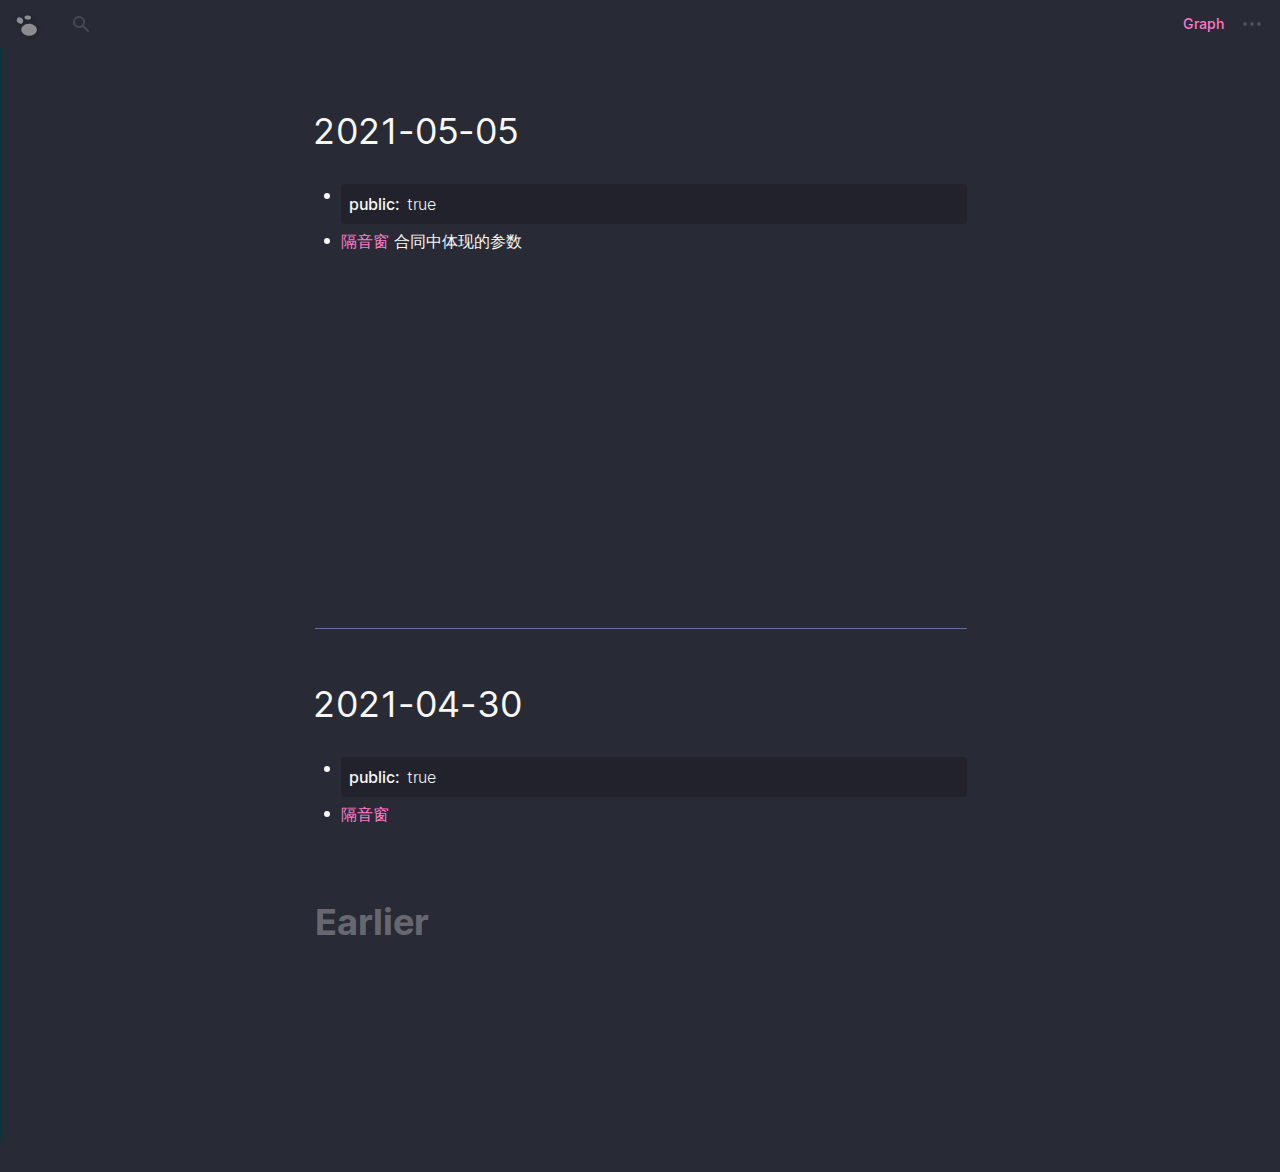
==== commit 660880a5: "auto commit" ====
--- a/index.html
+++ b/index.html
@@ -1,5 +1,5 @@
 <!DOCTYPE html>
-<head><meta charset="utf-8" /><meta content="minimum-scale=1, initial-scale=1, width=device-width, shrink-to-fit=no" name="viewport" /><link href="/static/css/style.css" rel="stylesheet" type="text/css" /><link href="/static/img/logo.png" rel="shortcut icon" type="image/png" /><link href="/static/img/logo.png" rel="shortcut icon" sizes="192x192" /><link href="/static/img/logo.png" rel="apple-touch-icon" /><meta name="apple-mobile-web-app-title" /><meta content="yes" name="apple-mobile-web-app-capable" /><meta content="yes" name="apple-touch-fullscreen" /><meta content="black-translucent" name="apple-mobile-web-app-status-bar-style" /><meta content="yes" name="mobile-web-app-capable" /><meta property="og:title" /><meta content="site" property="og:type" /><meta content="/static/img/logo.png" property="og:image" /><meta property="og:description" /><title></title><meta property="og:site_name" /><meta /></head><body><div id="root"></div><script>window.logseq_db="[&quot;~#datascript/DB&quot;,[&quot;^ &quot;,&quot;~:schema&quot;,[&quot;^ &quot;,&quot;~:page/original-name&quot;,[&quot;^ &quot;,&quot;~:db/unique&quot;,&quot;~:db.unique/identity&quot;],&quot;~:file/created-at&quot;,[&quot;^ &quot;],&quot;~:block/ref-blocks&quot;,[&quot;^ &quot;,&quot;~:db/valueType&quot;,&quot;~:db.type/ref&quot;,&quot;~:db/cardinality&quot;,&quot;~:db.cardinality/many&quot;],&quot;~:block/path-ref-pages&quot;,[&quot;^ &quot;,&quot;^7&quot;,&quot;^8&quot;,&quot;^9&quot;,&quot;^:&quot;],&quot;~:page/alias&quot;,[&quot;^ &quot;,&quot;^7&quot;,&quot;^8&quot;,&quot;^9&quot;,&quot;^:&quot;],&quot;~:db/encryption-keys&quot;,[&quot;^ &quot;],&quot;~:git/status&quot;,[&quot;^ &quot;],&quot;~:repo/cloned?&quot;,[&quot;^ &quot;],&quot;~:git/error&quot;,[&quot;^ &quot;],&quot;~:block/pre-block?&quot;,[&quot;^ &quot;],&quot;~:block/embed-pages&quot;,[&quot;^ &quot;,&quot;^7&quot;,&quot;^8&quot;,&quot;^9&quot;,&quot;^:&quot;],&quot;~:git/last-pulled-at&quot;,[&quot;^ &quot;],&quot;~:block/uuid&quot;,[&quot;^ &quot;,&quot;^3&quot;,&quot;^4&quot;],&quot;~:repo/url&quot;,[&quot;^ &quot;,&quot;^3&quot;,&quot;^4&quot;],&quot;~:block/priority&quot;,[&quot;^ &quot;],&quot;~:block/properties&quot;,[&quot;^ &quot;],&quot;~:block/repeated?&quot;,[&quot;^ &quot;],&quot;~:db/type&quot;,[&quot;^ &quot;],&quot;~:page/journal?&quot;,[&quot;^ &quot;],&quot;~:block/anchor&quot;,[&quot;^ &quot;],&quot;~:block/scheduled&quot;,[&quot;^ &quot;],&quot;~:me/avatar&quot;,[&quot;^ &quot;],&quot;~:db/encrypted?&quot;,[&quot;^ &quot;],&quot;~:file/last-modified-at&quot;,[&quot;^ &quot;],&quot;~:block/deadline&quot;,[&quot;^ &quot;],&quot;~:block/children&quot;,[&quot;^ &quot;,&quot;^7&quot;,&quot;^8&quot;,&quot;^9&quot;,&quot;^:&quot;,&quot;^3&quot;,&quot;^4&quot;],&quot;~:page/properties&quot;,[&quot;^ &quot;],&quot;~:block/collapsed?&quot;,[&quot;^ &quot;],&quot;~:block/body&quot;,[&quot;^ &quot;],&quot;~:me/name&quot;,[&quot;^ &quot;],&quot;~:block/meta&quot;,[&quot;^ &quot;],&quot;~:block/deadline-ast&quot;,[&quot;^ &quot;],&quot;~:page/tags&quot;,[&quot;^ &quot;,&quot;^7&quot;,&quot;^8&quot;,&quot;^9&quot;,&quot;^:&quot;],&quot;~:block/format&quot;,[&quot;^ &quot;],&quot;~:block/level&quot;,[&quot;^ &quot;],&quot;~:page/journal-day&quot;,[&quot;^ &quot;],&quot;~:block/tags&quot;,[&quot;^ &quot;,&quot;^7&quot;,&quot;^8&quot;,&quot;^9&quot;,&quot;^:&quot;],&quot;~:block/title&quot;,[&quot;^ &quot;],&quot;~:block/scheduled-ast&quot;,[&quot;^ &quot;],&quot;~:block/embed-blocks&quot;,[&quot;^ &quot;,&quot;^7&quot;,&quot;^8&quot;,&quot;^9&quot;,&quot;^:&quot;],&quot;~:block/content&quot;,[&quot;^ &quot;],&quot;~:recent/pages&quot;,[&quot;^ &quot;],&quot;~:db/ident&quot;,[&quot;^ &quot;,&quot;^3&quot;,&quot;^4&quot;],&quot;~:me/email&quot;,[&quot;^ &quot;],&quot;~:page/name&quot;,[&quot;^ &quot;,&quot;^3&quot;,&quot;^4&quot;],&quot;~:block/page&quot;,[&quot;^ &quot;,&quot;^7&quot;,&quot;^8&quot;,&quot;~:db/index&quot;,true],&quot;~:file/path&quot;,[&quot;^ &quot;,&quot;^3&quot;,&quot;^4&quot;],&quot;~:block/file&quot;,[&quot;^ &quot;,&quot;^7&quot;,&quot;^8&quot;],&quot;~:block/marker&quot;,[&quot;^ &quot;],&quot;~:block/ref-pages&quot;,[&quot;^ &quot;,&quot;^7&quot;,&quot;^8&quot;,&quot;^9&quot;,&quot;^:&quot;],&quot;~:release/re-clone?&quot;,[&quot;^ &quot;],&quot;~:page/file&quot;,[&quot;^ &quot;,&quot;^7&quot;,&quot;^8&quot;],&quot;~:schema/version&quot;,[&quot;^ &quot;]],&quot;~:datoms&quot;,[&quot;~#list&quot;,[[&quot;~#datascript/Datom&quot;,[1,&quot;^I&quot;,&quot;~:local-native-fs&quot;,536870913]],[&quot;^1D&quot;,[1,&quot;^1A&quot;,&quot;0.0.1&quot;,536870913]],[&quot;^1D&quot;,[18,&quot;^1@&quot;,13,536870915]],[&quot;^1D&quot;,[18,&quot;^[&quot;,20210427,536870915]],[&quot;^1D&quot;,[18,&quot;^J&quot;,true,536870915]],[&quot;^1D&quot;,[18,&quot;^18&quot;,&quot;2021-04-27&quot;,536870915]],[&quot;^1D&quot;,[18,&quot;^2&quot;,&quot;2021-04-27&quot;,536870915]],[&quot;^1D&quot;,[18,&quot;^R&quot;,[&quot;^ &quot;,&quot;~:title&quot;,&quot;2021-04-27&quot;,&quot;~:public&quot;,&quot;true&quot;],536870922]],[&quot;^1D&quot;,[19,&quot;^1@&quot;,17,536870915]],[&quot;^1D&quot;,[19,&quot;^[&quot;,0,536870915]],[&quot;^1D&quot;,[19,&quot;^J&quot;,false,536870915]],[&quot;^1D&quot;,[19,&quot;^18&quot;,&quot;contents&quot;,536870915]],[&quot;^1D&quot;,[19,&quot;^2&quot;,&quot;Contents&quot;,536870915]],[&quot;^1D&quot;,[19,&quot;^R&quot;,[&quot;^ &quot;,&quot;^1G&quot;,&quot;true&quot;],536870934]],[&quot;^1D&quot;,[23,&quot;^16&quot;,&quot;^15&quot;,536870916]],[&quot;^1D&quot;,[24,&quot;^1@&quot;,13,536870918]],[&quot;^1D&quot;,[24,&quot;^J&quot;,true,536870918]],[&quot;^1D&quot;,[24,&quot;^18&quot;,&quot;测试123&quot;,536870918]],[&quot;^1D&quot;,[24,&quot;^2&quot;,&quot;测试123&quot;,536870918]],[&quot;^1D&quot;,[24,&quot;^R&quot;,[&quot;^ &quot;,&quot;^1G&quot;,&quot;true&quot;],536870918]],[&quot;^1D&quot;,[27,&quot;^K&quot;,&quot;6087c914-70e7-4d8b-8a3c-23ef994c564a&quot;,536870922]],[&quot;^1D&quot;,[27,&quot;^T&quot;,[[&quot;Paragraph&quot;,[[&quot;Break_Line&quot;],[&quot;Break_Line&quot;]]],[&quot;Properties&quot;,[&quot;^ &quot;,&quot;^1F&quot;,&quot;2021-04-27&quot;,&quot;^1G&quot;,&quot;true&quot;]]],536870922]],[&quot;^1D&quot;,[27,&quot;^14&quot;,&quot;---\\npublic: true\\ntitle: 2021-04-27\\n---\\n\\n&quot;,536870922]],[&quot;^1D&quot;,[27,&quot;^1&lt;&quot;,13,536870922]],[&quot;^1D&quot;,[27,&quot;^Y&quot;,&quot;~:markdown&quot;,536870922]],[&quot;^1D&quot;,[27,&quot;^Z&quot;,2,536870922]],[&quot;^1D&quot;,[27,&quot;^V&quot;,[&quot;^ &quot;,&quot;~:start-pos&quot;,0,&quot;~:end-pos&quot;,40],536870922]],[&quot;^1D&quot;,[27,&quot;^19&quot;,18,536870922]],[&quot;^1D&quot;,[27,&quot;^A&quot;,true,536870922]],[&quot;^1D&quot;,[27,&quot;^D&quot;,&quot;~u6087c914-70e7-4d8b-8a3c-23ef994c564a&quot;,536870922]],[&quot;^1D&quot;,[28,&quot;^K&quot;,&quot;&quot;,536870944]],[&quot;^1D&quot;,[28,&quot;^T&quot;,[],536870922]],[&quot;^1D&quot;,[28,&quot;^14&quot;,&quot;## [[logseq]]\\n&quot;,536870944]],[&quot;^1D&quot;,[28,&quot;^1&lt;&quot;,13,536870922]],[&quot;^1D&quot;,[28,&quot;^Y&quot;,&quot;^1H&quot;,536870922]],[&quot;^1D&quot;,[28,&quot;^Z&quot;,2,536870922]],[&quot;^1D&quot;,[28,&quot;^1=&quot;,&quot;nil&quot;,536870946]],[&quot;^1D&quot;,[28,&quot;^V&quot;,[&quot;^ &quot;,&quot;~:timestamps&quot;,[],&quot;~:properties&quot;,[],&quot;^1I&quot;,40,&quot;^1J&quot;,54],536870944]],[&quot;^1D&quot;,[28,&quot;^19&quot;,18,536870922]],[&quot;^1D&quot;,[28,&quot;^;&quot;,30,536870946]],[&quot;^1D&quot;,[28,&quot;^1&gt;&quot;,30,536870944]],[&quot;^1D&quot;,[28,&quot;^11&quot;,[[&quot;Link&quot;,[&quot;^ &quot;,&quot;~:url&quot;,[&quot;Search&quot;,&quot;logseq&quot;],&quot;~:label&quot;,[[&quot;Plain&quot;,&quot;&quot;]],&quot;~:full_text&quot;,&quot;[[logseq]]&quot;,&quot;~:metadata&quot;,&quot;&quot;]]],536870944]],[&quot;^1D&quot;,[28,&quot;^D&quot;,&quot;~u6087c914-446e-4362-89dc-1da5ade509c1&quot;,536870922]],[&quot;^1D&quot;,[29,&quot;^K&quot;,&quot;6087c9c7-7b42-4dca-b187-c5103dfbf91a&quot;,536870927]],[&quot;^1D&quot;,[29,&quot;^T&quot;,[[&quot;Raw_Html&quot;,&quot;&lt;div class=\\&quot;logseq-tools-calendar\\&quot;&gt;&lt;h2&gt;五月 2021&lt;/h2&gt;\\r\\n&lt;table&gt;&lt;thead&gt;&lt;tr&gt;&lt;th&gt;周一&lt;/th&gt;&lt;th&gt;周二&lt;/th&gt;&lt;th&gt;周三&lt;/th&gt;&lt;th&gt;周四&lt;/th&gt;&lt;th&gt;周五&lt;/th&gt;&lt;th&gt;周六&lt;/th&gt;&lt;th&gt;周日&lt;/th&gt;&lt;/tr&gt;&lt;/thead&gt;&lt;tbody&gt;&lt;tr&gt;&lt;td class=\\&quot;outofmonth\\&quot;&gt;&lt;a data-ref=\\&quot;2021-04-26\\&quot; href=\\&quot;#/page/2021-04-26\\&quot; class=\\&quot;page-ref\\&quot;&gt;26&lt;/a&gt;&lt;/td&gt;&lt;td class=\\&quot;outofmonth\\&quot;&gt;&lt;a data-ref=\\&quot;2021-04-27\\&quot; href=\\&quot;#/page/2021-04-27\\&quot; class=\\&quot;page-ref\\&quot;&gt;27&lt;/a&gt;&lt;/td&gt;&lt;td class=\\&quot;outofmonth\\&quot;&gt;&lt;a data-ref=\\&quot;2021-04-28\\&quot; href=\\&quot;#/page/2021-04-28\\&quot; class=\\&quot;page-ref\\&quot;&gt;28&lt;/a&gt;&lt;/td&gt;&lt;td class=\\&quot;outofmonth\\&quot;&gt;&lt;a data-ref=\\&quot;2021-04-29\\&quot; href=\\&quot;#/page/2021-04-29\\&quot; class=\\&quot;page-ref\\&quot;&gt;29&lt;/a&gt;&lt;/td&gt;&lt;td class=\\&quot;outofmonth\\&quot;&gt;&lt;a data-ref=\\&quot;2021-04-30\\&quot; href=\\&quot;#/page/2021-04-30\\&quot; class=\\&quot;page-ref\\&quot;&gt;30&lt;/a&gt;&lt;/td&gt;&lt;td&gt;&lt;a data-ref=\\&quot;2021-05-01\\&quot; href=\\&quot;#/page/2021-05-01\\&quot; class=\\&quot;page-ref\\&quot;&gt;1&lt;/a&gt;&lt;/td&gt;&lt;td&gt;&lt;a data-ref=\\&quot;2021-05-02\\&quot; href=\\&quot;#/page/2021-05-02\\&quot; class=\\&quot;page-ref\\&quot;&gt;2&lt;/a&gt;&lt;/td&gt;&lt;/tr&gt;&lt;tr&gt;&lt;td&gt;&lt;a data-ref=\\&quot;2021-05-03\\&quot; href=\\&quot;#/page/2021-05-03\\&quot; class=\\&quot;page-ref\\&quot;&gt;3&lt;/a&gt;&lt;/td&gt;&lt;td&gt;&lt;a data-ref=\\&quot;2021-05-04\\&quot; href=\\&quot;#/page/2021-05-04\\&quot; class=\\&quot;page-ref\\&quot;&gt;4&lt;/a&gt;&lt;/td&gt;&lt;td&gt;&lt;a data-ref=\\&quot;2021-05-05\\&quot; href=\\&quot;#/page/2021-05-05\\&quot; class=\\&quot;page-ref\\&quot;&gt;5&lt;/a&gt;&lt;/td&gt;&lt;td&gt;&lt;a data-ref=\\&quot;2021-05-06\\&quot; href=\\&quot;#/page/2021-05-06\\&quot; class=\\&quot;page-ref\\&quot;&gt;6&lt;/a&gt;&lt;/td&gt;&lt;td&gt;&lt;a data-ref=\\&quot;2021-05-07\\&quot; href=\\&quot;#/page/2021-05-07\\&quot; class=\\&quot;page-ref\\&quot;&gt;7&lt;/a&gt;&lt;/td&gt;&lt;td&gt;&lt;a data-ref=\\&quot;2021-05-08\\&quot; href=\\&quot;#/page/2021-05-08\\&quot; class=\\&quot;page-ref\\&quot;&gt;8&lt;/a&gt;&lt;/td&gt;&lt;td&gt;&lt;a data-ref=\\&quot;2021-05-09\\&quot; href=\\&quot;#/page/2021-05-09\\&quot; class=\\&quot;page-ref\\&quot;&gt;9&lt;/a&gt;&lt;/td&gt;&lt;/tr&gt;&lt;tr&gt;&lt;td&gt;&lt;a data-ref=\\&quot;2021-05-10\\&quot; href=\\&quot;#/page/2021-05-10\\&quot; class=\\&quot;page-ref\\&quot;&gt;10&lt;/a&gt;&lt;/td&gt;&lt;td&gt;&lt;a data-ref=\\&quot;2021-05-11\\&quot; href=\\&quot;#/page/2021-05-11\\&quot; class=\\&quot;page-ref\\&quot;&gt;11&lt;/a&gt;&lt;/td&gt;&lt;td&gt;&lt;a data-ref=\\&quot;2021-05-12\\&quot; href=\\&quot;#/page/2021-05-12\\&quot; class=\\&quot;page-ref\\&quot;&gt;12&lt;/a&gt;&lt;/td&gt;&lt;td&gt;&lt;a data-ref=\\&quot;2021-05-13\\&quot; href=\\&quot;#/page/2021-05-13\\&quot; class=\\&quot;page-ref\\&quot;&gt;13&lt;/a&gt;&lt;/td&gt;&lt;td&gt;&lt;a data-ref=\\&quot;2021-05-14\\&quot; href=\\&quot;#/page/2021-05-14\\&quot; class=\\&quot;page-ref\\&quot;&gt;14&lt;/a&gt;&lt;/td&gt;&lt;td&gt;&lt;a data-ref=\\&quot;2021-05-15\\&quot; href=\\&quot;#/page/2021-05-15\\&quot; class=\\&quot;page-ref\\&quot;&gt;15&lt;/a&gt;&lt;/td&gt;&lt;td&gt;&lt;a data-ref=\\&quot;2021-05-16\\&quot; href=\\&quot;#/page/2021-05-16\\&quot; class=\\&quot;page-ref\\&quot;&gt;16&lt;/a&gt;&lt;/td&gt;&lt;/tr&gt;&lt;tr&gt;&lt;td&gt;&lt;a data-ref=\\&quot;2021-05-17\\&quot; href=\\&quot;#/page/2021-05-17\\&quot; class=\\&quot;page-ref\\&quot;&gt;17&lt;/a&gt;&lt;/td&gt;&lt;td&gt;&lt;a data-ref=\\&quot;2021-05-18\\&quot; href=\\&quot;#/page/2021-05-18\\&quot; class=\\&quot;page-ref\\&quot;&gt;18&lt;/a&gt;&lt;/td&gt;&lt;td&gt;&lt;a data-ref=\\&quot;2021-05-19\\&quot; href=\\&quot;#/page/2021-05-19\\&quot; class=\\&quot;page-ref\\&quot;&gt;19&lt;/a&gt;&lt;/td&gt;&lt;td&gt;&lt;a data-ref=\\&quot;2021-05-20\\&quot; href=\\&quot;#/page/2021-05-20\\&quot; class=\\&quot;page-ref\\&quot;&gt;20&lt;/a&gt;&lt;/td&gt;&lt;td&gt;&lt;a data-ref=\\&quot;2021-05-21\\&quot; href=\\&quot;#/page/2021-05-21\\&quot; class=\\&quot;page-ref\\&quot;&gt;21&lt;/a&gt;&lt;/td&gt;&lt;td&gt;&lt;a data-ref=\\&quot;2021-05-22\\&quot; href=\\&quot;#/page/2021-05-22\\&quot; class=\\&quot;page-ref\\&quot;&gt;22&lt;/a&gt;&lt;/td&gt;&lt;td&gt;&lt;a data-ref=\\&quot;2021-05-23\\&quot; href=\\&quot;#/page/2021-05-23\\&quot; class=\\&quot;page-ref\\&quot;&gt;23&lt;/a&gt;&lt;/td&gt;&lt;/tr&gt;&lt;tr&gt;&lt;td&gt;&lt;a data-ref=\\&quot;2021-05-24\\&quot; href=\\&quot;#/page/2021-05-24\\&quot; class=\\&quot;page-ref\\&quot;&gt;24&lt;/a&gt;&lt;/td&gt;&lt;td&gt;&lt;a data-ref=\\&quot;2021-05-25\\&quot; href=\\&quot;#/page/2021-05-25\\&quot; class=\\&quot;page-ref\\&quot;&gt;25&lt;/a&gt;&lt;/td&gt;&lt;td&gt;&lt;a data-ref=\\&quot;2021-05-26\\&quot; href=\\&quot;#/page/2021-05-26\\&quot; class=\\&quot;page-ref\\&quot;&gt;26&lt;/a&gt;&lt;/td&gt;&lt;td&gt;&lt;a data-ref=\\&quot;2021-05-27\\&quot; href=\\&quot;#/page/2021-05-27\\&quot; class=\\&quot;page-ref\\&quot;&gt;27&lt;/a&gt;&lt;/td&gt;&lt;td&gt;&lt;a data-ref=\\&quot;2021-05-28\\&quot; href=\\&quot;#/page/2021-05-28\\&quot; class=\\&quot;page-ref\\&quot;&gt;28&lt;/a&gt;&lt;/td&gt;&lt;td&gt;&lt;a data-ref=\\&quot;2021-05-29\\&quot; href=\\&quot;#/page/2021-05-29\\&quot; class=\\&quot;page-ref\\&quot;&gt;29&lt;/a&gt;&lt;/td&gt;&lt;td&gt;&lt;a data-ref=\\&quot;2021-05-30\\&quot; href=\\&quot;#/page/2021-05-30\\&quot; class=\\&quot;page-ref\\&quot;&gt;30&lt;/a&gt;&lt;/td&gt;&lt;/tr&gt;&lt;tr&gt;&lt;td&gt;&lt;a data-ref=\\&quot;2021-05-31\\&quot; href=\\&quot;#/page/2021-05-31\\&quot; class=\\&quot;page-ref\\&quot;&gt;31&lt;/a&gt;&lt;/td&gt;&lt;td class=\\&quot;outofmonth\\&quot;&gt;&lt;a data-ref=\\&quot;2021-06-01\\&quot; href=\\&quot;#/page/2021-06-01\\&quot; class=\\&quot;page-ref\\&quot;&gt;1&lt;/a&gt;&lt;/td&gt;&lt;td class=\\&quot;outofmonth\\&quot;&gt;&lt;a data-ref=\\&quot;2021-06-02\\&quot; href=\\&quot;#/page/2021-06-02\\&quot; class=\\&quot;page-ref\\&quot;&gt;2&lt;/a&gt;&lt;/td&gt;&lt;td class=\\&quot;outofmonth\\&quot;&gt;&lt;a data-ref=\\&quot;2021-06-03\\&quot; href=\\&quot;#/page/2021-06-03\\&quot; class=\\&quot;page-ref\\&quot;&gt;3&lt;/a&gt;&lt;/td&gt;&lt;td class=\\&quot;outofmonth\\&quot;&gt;&lt;a data-ref=\\&quot;2021-06-04\\&quot; href=\\&quot;#/page/2021-06-04\\&quot; class=\\&quot;page-ref\\&quot;&gt;4&lt;/a&gt;&lt;/td&gt;&lt;td class=\\&quot;outofmonth\\&quot;&gt;&lt;a data-ref=\\&quot;2021-06-05\\&quot; href=\\&quot;#/page/2021-06-05\\&quot; class=\\&quot;page-ref\\&quot;&gt;5&lt;/a&gt;&lt;/td&gt;&lt;td class=\\&quot;outofmonth\\&quot;&gt;&lt;a data-ref=\\&quot;2021-06-06\\&quot; href=\\&quot;#/page/2021-06-06\\&quot; class=\\&quot;page-ref\\&quot;&gt;6&lt;/a&gt;&lt;/td&gt;&lt;/tr&gt;&lt;/tbody&gt;&lt;/table&gt;&lt;/div&gt;&quot;],[&quot;Paragraph&quot;,[[&quot;Break_Line&quot;],[&quot;Break_Line&quot;]]],[&quot;Properties&quot;,[&quot;^ &quot;,&quot;^1G&quot;,&quot;true&quot;]]],536870927]],[&quot;^1D&quot;,[29,&quot;^14&quot;,&quot;---\\npublic: true\\n---\\n&lt;div class=\\&quot;logseq-tools-calendar\\&quot;&gt;&lt;h2&gt;五月 2021&lt;/h2&gt;\\n&lt;table&gt;&lt;thead&gt;&lt;tr&gt;&lt;th&gt;周一&lt;/th&gt;&lt;th&gt;周二&lt;/th&gt;&lt;th&gt;周三&lt;/th&gt;&lt;th&gt;周四&lt;/th&gt;&lt;th&gt;周五&lt;/th&gt;&lt;th&gt;周六&lt;/th&gt;&lt;th&gt;周日&lt;/th&gt;&lt;/tr&gt;&lt;/thead&gt;&lt;tbody&gt;&lt;tr&gt;&lt;td class=\\&quot;outofmonth\\&quot;&gt;&lt;a data-ref=\\&quot;2021-04-26\\&quot; href=\\&quot;#/page/2021-04-26\\&quot; class=\\&quot;page-ref\\&quot;&gt;26&lt;/a&gt;&lt;/td&gt;&lt;td class=\\&quot;outofmonth\\&quot;&gt;&lt;a data-ref=\\&quot;2021-04-27\\&quot; href=\\&quot;#/page/2021-04-27\\&quot; class=\\&quot;page-ref\\&quot;&gt;27&lt;/a&gt;&lt;/td&gt;&lt;td class=\\&quot;outofmonth\\&quot;&gt;&lt;a data-ref=\\&quot;2021-04-28\\&quot; href=\\&quot;#/page/2021-04-28\\&quot; class=\\&quot;page-ref\\&quot;&gt;28&lt;/a&gt;&lt;/td&gt;&lt;td class=\\&quot;outofmonth\\&quot;&gt;&lt;a data-ref=\\&quot;2021-04-29\\&quot; href=\\&quot;#/page/2021-04-29\\&quot; class=\\&quot;page-ref\\&quot;&gt;29&lt;/a&gt;&lt;/td&gt;&lt;td class=\\&quot;outofmonth\\&quot;&gt;&lt;a data-ref=\\&quot;2021-04-30\\&quot; href=\\&quot;#/page/2021-04-30\\&quot; class=\\&quot;page-ref\\&quot;&gt;30&lt;/a&gt;&lt;/td&gt;&lt;td&gt;&lt;a data-ref=\\&quot;2021-05-01\\&quot; href=\\&quot;#/page/2021-05-01\\&quot; class=\\&quot;page-ref\\&quot;&gt;1&lt;/a&gt;&lt;/td&gt;&lt;td&gt;&lt;a data-ref=\\&quot;2021-05-02\\&quot; href=\\&quot;#/page/2021-05-02\\&quot; class=\\&quot;page-ref\\&quot;&gt;2&lt;/a&gt;&lt;/td&gt;&lt;/tr&gt;&lt;tr&gt;&lt;td&gt;&lt;a data-ref=\\&quot;2021-05-03\\&quot; href=\\&quot;#/page/2021-05-03\\&quot; class=\\&quot;page-ref\\&quot;&gt;3&lt;/a&gt;&lt;/td&gt;&lt;td&gt;&lt;a data-ref=\\&quot;2021-05-04\\&quot; href=\\&quot;#/page/2021-05-04\\&quot; class=\\&quot;page-ref\\&quot;&gt;4&lt;/a&gt;&lt;/td&gt;&lt;td&gt;&lt;a data-ref=\\&quot;2021-05-05\\&quot; href=\\&quot;#/page/2021-05-05\\&quot; class=\\&quot;page-ref\\&quot;&gt;5&lt;/a&gt;&lt;/td&gt;&lt;td&gt;&lt;a data-ref=\\&quot;2021-05-06\\&quot; href=\\&quot;#/page/2021-05-06\\&quot; class=\\&quot;page-ref\\&quot;&gt;6&lt;/a&gt;&lt;/td&gt;&lt;td&gt;&lt;a data-ref=\\&quot;2021-05-07\\&quot; href=\\&quot;#/page/2021-05-07\\&quot; class=\\&quot;page-ref\\&quot;&gt;7&lt;/a&gt;&lt;/td&gt;&lt;td&gt;&lt;a data-ref=\\&quot;2021-05-08\\&quot; href=\\&quot;#/page/2021-05-08\\&quot; class=\\&quot;page-ref\\&quot;&gt;8&lt;/a&gt;&lt;/td&gt;&lt;td&gt;&lt;a data-ref=\\&quot;2021-05-09\\&quot; href=\\&quot;#/page/2021-05-09\\&quot; class=\\&quot;page-ref\\&quot;&gt;9&lt;/a&gt;&lt;/td&gt;&lt;/tr&gt;&lt;tr&gt;&lt;td&gt;&lt;a data-ref=\\&quot;2021-05-10\\&quot; href=\\&quot;#/page/2021-05-10\\&quot; class=\\&quot;page-ref\\&quot;&gt;10&lt;/a&gt;&lt;/td&gt;&lt;td&gt;&lt;a data-ref=\\&quot;2021-05-11\\&quot; href=\\&quot;#/page/2021-05-11\\&quot; class=\\&quot;page-ref\\&quot;&gt;11&lt;/a&gt;&lt;/td&gt;&lt;td&gt;&lt;a data-ref=\\&quot;2021-05-12\\&quot; href=\\&quot;#/page/2021-05-12\\&quot; class=\\&quot;page-ref\\&quot;&gt;12&lt;/a&gt;&lt;/td&gt;&lt;td&gt;&lt;a data-ref=\\&quot;2021-05-13\\&quot; href=\\&quot;#/page/2021-05-13\\&quot; class=\\&quot;page-ref\\&quot;&gt;13&lt;/a&gt;&lt;/td&gt;&lt;td&gt;&lt;a data-ref=\\&quot;2021-05-14\\&quot; href=\\&quot;#/page/2021-05-14\\&quot; class=\\&quot;page-ref\\&quot;&gt;14&lt;/a&gt;&lt;/td&gt;&lt;td&gt;&lt;a data-ref=\\&quot;2021-05-15\\&quot; href=\\&quot;#/page/2021-05-15\\&quot; class=\\&quot;page-ref\\&quot;&gt;15&lt;/a&gt;&lt;/td&gt;&lt;td&gt;&lt;a data-ref=\\&quot;2021-05-16\\&quot; href=\\&quot;#/page/2021-05-16\\&quot; class=\\&quot;page-ref\\&quot;&gt;16&lt;/a&gt;&lt;/td&gt;&lt;/tr&gt;&lt;tr&gt;&lt;td&gt;&lt;a data-ref=\\&quot;2021-05-17\\&quot; href=\\&quot;#/page/2021-05-17\\&quot; class=\\&quot;page-ref\\&quot;&gt;17&lt;/a&gt;&lt;/td&gt;&lt;td&gt;&lt;a data-ref=\\&quot;2021-05-18\\&quot; href=\\&quot;#/page/2021-05-18\\&quot; class=\\&quot;page-ref\\&quot;&gt;18&lt;/a&gt;&lt;/td&gt;&lt;td&gt;&lt;a data-ref=\\&quot;2021-05-19\\&quot; href=\\&quot;#/page/2021-05-19\\&quot; class=\\&quot;page-ref\\&quot;&gt;19&lt;/a&gt;&lt;/td&gt;&lt;td&gt;&lt;a data-ref=\\&quot;2021-05-20\\&quot; href=\\&quot;#/page/2021-05-20\\&quot; class=\\&quot;page-ref\\&quot;&gt;20&lt;/a&gt;&lt;/td&gt;&lt;td&gt;&lt;a data-ref=\\&quot;2021-05-21\\&quot; href=\\&quot;#/page/2021-05-21\\&quot; class=\\&quot;page-ref\\&quot;&gt;21&lt;/a&gt;&lt;/td&gt;&lt;td&gt;&lt;a data-ref=\\&quot;2021-05-22\\&quot; href=\\&quot;#/page/2021-05-22\\&quot; class=\\&quot;page-ref\\&quot;&gt;22&lt;/a&gt;&lt;/td&gt;&lt;td&gt;&lt;a data-ref=\\&quot;2021-05-23\\&quot; href=\\&quot;#/page/2021-05-23\\&quot; class=\\&quot;page-ref\\&quot;&gt;23&lt;/a&gt;&lt;/td&gt;&lt;/tr&gt;&lt;tr&gt;&lt;td&gt;&lt;a data-ref=\\&quot;2021-05-24\\&quot; href=\\&quot;#/page/2021-05-24\\&quot; class=\\&quot;page-ref\\&quot;&gt;24&lt;/a&gt;&lt;/td&gt;&lt;td&gt;&lt;a data-ref=\\&quot;2021-05-25\\&quot; href=\\&quot;#/page/2021-05-25\\&quot; class=\\&quot;page-ref\\&quot;&gt;25&lt;/a&gt;&lt;/td&gt;&lt;td&gt;&lt;a data-ref=\\&quot;2021-05-26\\&quot; href=\\&quot;#/page/2021-05-26\\&quot; class=\\&quot;page-ref\\&quot;&gt;26&lt;/a&gt;&lt;/td&gt;&lt;td&gt;&lt;a data-ref=\\&quot;2021-05-27\\&quot; href=\\&quot;#/page/2021-05-27\\&quot; class=\\&quot;page-ref\\&quot;&gt;27&lt;/a&gt;&lt;/td&gt;&lt;td&gt;&lt;a data-ref=\\&quot;2021-05-28\\&quot; href=\\&quot;#/page/2021-05-28\\&quot; class=\\&quot;page-ref\\&quot;&gt;28&lt;/a&gt;&lt;/td&gt;&lt;td&gt;&lt;a data-ref=\\&quot;2021-05-29\\&quot; href=\\&quot;#/page/2021-05-29\\&quot; class=\\&quot;page-ref\\&quot;&gt;29&lt;/a&gt;&lt;/td&gt;&lt;td&gt;&lt;a data-ref=\\&quot;2021-05-30\\&quot; href=\\&quot;#/page/2021-05-30\\&quot; class=\\&quot;page-ref\\&quot;&gt;30&lt;/a&gt;&lt;/td&gt;&lt;/tr&gt;&lt;tr&gt;&lt;td&gt;&lt;a data-ref=\\&quot;2021-05-31\\&quot; href=\\&quot;#/page/2021-05-31\\&quot; class=\\&quot;page-ref\\&quot;&gt;31&lt;/a&gt;&lt;/td&gt;&lt;td class=\\&quot;outofmonth\\&quot;&gt;&lt;a data-ref=\\&quot;2021-06-01\\&quot; href=\\&quot;#/page/2021-06-01\\&quot; class=\\&quot;page-ref\\&quot;&gt;1&lt;/a&gt;&lt;/td&gt;&lt;td class=\\&quot;outofmonth\\&quot;&gt;&lt;a data-ref=\\&quot;2021-06-02\\&quot; href=\\&quot;#/page/2021-06-02\\&quot; class=\\&quot;page-ref\\&quot;&gt;2&lt;/a&gt;&lt;/td&gt;&lt;td class=\\&quot;outofmonth\\&quot;&gt;&lt;a data-ref=\\&quot;2021-06-03\\&quot; href=\\&quot;#/page/2021-06-03\\&quot; class=\\&quot;page-ref\\&quot;&gt;3&lt;/a&gt;&lt;/td&gt;&lt;td class=\\&quot;outofmonth\\&quot;&gt;&lt;a data-ref=\\&quot;2021-06-04\\&quot; href=\\&quot;#/page/2021-06-04\\&quot; class=\\&quot;page-ref\\&quot;&gt;4&lt;/a&gt;&lt;/td&gt;&lt;td class=\\&quot;outofmonth\\&quot;&gt;&lt;a data-ref=\\&quot;2021-06-05\\&quot; href=\\&quot;#/page/2021-06-05\\&quot; class=\\&quot;page-ref\\&quot;&gt;5&lt;/a&gt;&lt;/td&gt;&lt;td class=\\&quot;outofmonth\\&quot;&gt;&lt;a data-ref=\\&quot;2021-06-06\\&quot; href=\\&quot;#/page/2021-06-06\\&quot; class=\\&quot;page-ref\\&quot;&gt;6&lt;/a&gt;&lt;/td&gt;&lt;/tr&gt;&lt;/tbody&gt;&lt;/table&gt;&lt;/div&gt;\\n&quot;,536870934]],[&quot;^1D&quot;,[29,&quot;^1&lt;&quot;,17,536870927]],[&quot;^1D&quot;,[29,&quot;^Y&quot;,&quot;^1H&quot;,536870927]],[&quot;^1D&quot;,[29,&quot;^Z&quot;,2,536870927]],[&quot;^1D&quot;,[29,&quot;^V&quot;,[&quot;^ &quot;,&quot;^1I&quot;,0,&quot;^1J&quot;,3935],536870934]],[&quot;^1D&quot;,[29,&quot;^19&quot;,19,536870927]],[&quot;^1D&quot;,[29,&quot;^A&quot;,true,536870927]],[&quot;^1D&quot;,[29,&quot;^D&quot;,&quot;~u6087c9c7-7b42-4dca-b187-c5103dfbf91a&quot;,536870927]],[&quot;^1D&quot;,[31,&quot;^K&quot;,&quot;&quot;,536870946]],[&quot;^1D&quot;,[31,&quot;^T&quot;,[],536870946]],[&quot;^1D&quot;,[31,&quot;^14&quot;,&quot;##\\n&quot;,536870946]],[&quot;^1D&quot;,[31,&quot;^1&lt;&quot;,13,536870946]],[&quot;^1D&quot;,[31,&quot;^Y&quot;,&quot;^1H&quot;,536870946]],[&quot;^1D&quot;,[31,&quot;^Z&quot;,2,536870946]],[&quot;^1D&quot;,[31,&quot;^1=&quot;,&quot;nil&quot;,536870946]],[&quot;^1D&quot;,[31,&quot;^V&quot;,[&quot;^ &quot;,&quot;^1K&quot;,[],&quot;^1L&quot;,[],&quot;^1I&quot;,54,&quot;^1J&quot;,57],536870946]],[&quot;^1D&quot;,[31,&quot;^19&quot;,18,536870946]],[&quot;^1D&quot;,[31,&quot;^11&quot;,[],536870946]],[&quot;^1D&quot;,[31,&quot;^D&quot;,&quot;~u6087cbba-d232-4078-bbf7-aa8e382c5e1e&quot;,536870946]],[&quot;^1D&quot;,[41,&quot;^1@&quot;,42,536871006]],[&quot;^1D&quot;,[41,&quot;^[&quot;,0,536871006]],[&quot;^1D&quot;,[41,&quot;^J&quot;,false,536871006]],[&quot;^1D&quot;,[41,&quot;^18&quot;,&quot;云服务器&quot;,536871001]],[&quot;^1D&quot;,[41,&quot;^2&quot;,&quot;云服务器&quot;,536871001]],[&quot;^1D&quot;,[41,&quot;^R&quot;,[&quot;^ &quot;,&quot;^1G&quot;,&quot;true&quot;,&quot;^1F&quot;,&quot;云服务器&quot;],536871009]],[&quot;^1D&quot;,[45,&quot;^K&quot;,&quot;6087cc57-0ea0-4071-90e5-abf31c6f8314&quot;,536871009]],[&quot;^1D&quot;,[45,&quot;^T&quot;,[[&quot;Paragraph&quot;,[[&quot;Break_Line&quot;],[&quot;Break_Line&quot;]]],[&quot;Properties&quot;,[&quot;^ &quot;,&quot;^1G&quot;,&quot;true&quot;,&quot;^1F&quot;,&quot;云服务器&quot;]]],536871009]],[&quot;^1D&quot;,[45,&quot;^14&quot;,&quot;---\\ntitle: 云服务器\\npublic: true\\n---\\n\\n&quot;,536871009]],[&quot;^1D&quot;,[45,&quot;^1&lt;&quot;,42,536871009]],[&quot;^1D&quot;,[45,&quot;^Y&quot;,&quot;^1H&quot;,536871009]],[&quot;^1D&quot;,[45,&quot;^Z&quot;,2,536871009]],[&quot;^1D&quot;,[45,&quot;^V&quot;,[&quot;^ &quot;,&quot;^1I&quot;,0,&quot;^1J&quot;,42],536871009]],[&quot;^1D&quot;,[45,&quot;^19&quot;,41,536871009]],[&quot;^1D&quot;,[45,&quot;^A&quot;,true,536871009]],[&quot;^1D&quot;,[45,&quot;^D&quot;,&quot;~u6087cc57-0ea0-4071-90e5-abf31c6f8314&quot;,536871009]],[&quot;^1D&quot;,[46,&quot;^K&quot;,&quot;&quot;,536871009]],[&quot;^1D&quot;,[46,&quot;^T&quot;,[],536871009]],[&quot;^1D&quot;,[46,&quot;^14&quot;,&quot;## [[腾讯云]]\\n&quot;,536871012]],[&quot;^1D&quot;,[46,&quot;^1&lt;&quot;,42,536871009]],[&quot;^1D&quot;,[46,&quot;^Y&quot;,&quot;^1H&quot;,536871009]],[&quot;^1D&quot;,[46,&quot;^Z&quot;,2,536871009]],[&quot;^1D&quot;,[46,&quot;^1=&quot;,&quot;nil&quot;,536871016]],[&quot;^1D&quot;,[46,&quot;^V&quot;,[&quot;^ &quot;,&quot;^1K&quot;,[],&quot;^1L&quot;,[],&quot;^1I&quot;,42,&quot;^1J&quot;,59],536871012]],[&quot;^1D&quot;,[46,&quot;^19&quot;,41,536871009]],[&quot;^1D&quot;,[46,&quot;^;&quot;,47,536871016]],[&quot;^1D&quot;,[46,&quot;^1&gt;&quot;,47,536871012]],[&quot;^1D&quot;,[46,&quot;^11&quot;,[[&quot;Link&quot;,[&quot;^ &quot;,&quot;^1M&quot;,[&quot;Search&quot;,&quot;腾讯云&quot;],&quot;^1N&quot;,[[&quot;Plain&quot;,&quot;&quot;]],&quot;^1O&quot;,&quot;[[腾讯云]]&quot;,&quot;^1P&quot;,&quot;&quot;]]],536871012]],[&quot;^1D&quot;,[46,&quot;^D&quot;,&quot;~u6087cc57-efb5-4fab-9ec3-c4449feb2b3d&quot;,536871009]],[&quot;^1D&quot;,[47,&quot;^1@&quot;,51,536871027]],[&quot;^1D&quot;,[47,&quot;^[&quot;,0,536871027]],[&quot;^1D&quot;,[47,&quot;^J&quot;,false,536871027]],[&quot;^1D&quot;,[47,&quot;^18&quot;,&quot;腾讯云&quot;,536871012]],[&quot;^1D&quot;,[47,&quot;^2&quot;,&quot;腾讯云&quot;,536871012]],[&quot;^1D&quot;,[47,&quot;^R&quot;,[&quot;^ &quot;,&quot;^1G&quot;,&quot;true&quot;,&quot;^1F&quot;,&quot;腾讯云&quot;],536871030]],[&quot;^1D&quot;,[48,&quot;^K&quot;,&quot;&quot;,536871016]],[&quot;^1D&quot;,[48,&quot;^T&quot;,[],536871016]],[&quot;^1D&quot;,[48,&quot;^14&quot;,&quot;## [[阿里云]]\\n&quot;,536871019]],[&quot;^1D&quot;,[48,&quot;^1&lt;&quot;,42,536871016]],[&quot;^1D&quot;,[48,&quot;^Y&quot;,&quot;^1H&quot;,536871016]],[&quot;^1D&quot;,[48,&quot;^Z&quot;,2,536871016]],[&quot;^1D&quot;,[48,&quot;^1=&quot;,&quot;nil&quot;,536871023]],[&quot;^1D&quot;,[48,&quot;^V&quot;,[&quot;^ &quot;,&quot;^1K&quot;,[],&quot;^1L&quot;,[],&quot;^1I&quot;,59,&quot;^1J&quot;,76],536871019]],[&quot;^1D&quot;,[48,&quot;^19&quot;,41,536871016]],[&quot;^1D&quot;,[48,&quot;^;&quot;,49,536871023]],[&quot;^1D&quot;,[48,&quot;^1&gt;&quot;,49,536871019]],[&quot;^1D&quot;,[48,&quot;^11&quot;,[[&quot;Link&quot;,[&quot;^ &quot;,&quot;^1M&quot;,[&quot;Search&quot;,&quot;阿里云&quot;],&quot;^1N&quot;,[[&quot;Plain&quot;,&quot;&quot;]],&quot;^1O&quot;,&quot;[[阿里云]]&quot;,&quot;^1P&quot;,&quot;&quot;]]],536871019]],[&quot;^1D&quot;,[48,&quot;^D&quot;,&quot;~u6087cc66-fdc8-4c23-b68f-8682b478b70a&quot;,536871016]],[&quot;^1D&quot;,[49,&quot;^1@&quot;,56,536871035]],[&quot;^1D&quot;,[49,&quot;^[&quot;,0,536871035]],[&quot;^1D&quot;,[49,&quot;^J&quot;,false,536871035]],[&quot;^1D&quot;,[49,&quot;^18&quot;,&quot;阿里云&quot;,536871019]],[&quot;^1D&quot;,[49,&quot;^2&quot;,&quot;阿里云&quot;,536871019]],[&quot;^1D&quot;,[49,&quot;^R&quot;,[&quot;^ &quot;,&quot;^1G&quot;,&quot;true&quot;,&quot;^1F&quot;,&quot;阿里云&quot;],536871038]],[&quot;^1D&quot;,[50,&quot;^K&quot;,&quot;&quot;,536871023]],[&quot;^1D&quot;,[50,&quot;^T&quot;,[],536871023]],[&quot;^1D&quot;,[50,&quot;^14&quot;,&quot;##\\n&quot;,536871023]],[&quot;^1D&quot;,[50,&quot;^1&lt;&quot;,42,536871023]],[&quot;^1D&quot;,[50,&quot;^Y&quot;,&quot;^1H&quot;,536871023]],[&quot;^1D&quot;,[50,&quot;^Z&quot;,2,536871023]],[&quot;^1D&quot;,[50,&quot;^1=&quot;,&quot;nil&quot;,536871023]],[&quot;^1D&quot;,[50,&quot;^V&quot;,[&quot;^ &quot;,&quot;^1K&quot;,[],&quot;^1L&quot;,[],&quot;^1I&quot;,76,&quot;^1J&quot;,79],536871023]],[&quot;^1D&quot;,[50,&quot;^19&quot;,41,536871023]],[&quot;^1D&quot;,[50,&quot;^11&quot;,[],536871023]],[&quot;^1D&quot;,[50,&quot;^D&quot;,&quot;~u6087cc76-f85a-4fca-ad29-a597c27e6daf&quot;,536871023]],[&quot;^1D&quot;,[54,&quot;^K&quot;,&quot;6087cc7d-90b2-4c21-ba04-c13174a97daa&quot;,536871030]],[&quot;^1D&quot;,[54,&quot;^T&quot;,[[&quot;Paragraph&quot;,[[&quot;Break_Line&quot;],[&quot;Break_Line&quot;]]],[&quot;Properties&quot;,[&quot;^ &quot;,&quot;^1G&quot;,&quot;true&quot;,&quot;^1F&quot;,&quot;腾讯云&quot;]]],536871030]],[&quot;^1D&quot;,[54,&quot;^14&quot;,&quot;---\\ntitle: 腾讯云\\npublic: true\\n---\\n\\n&quot;,536871030]],[&quot;^1D&quot;,[54,&quot;^1&lt;&quot;,51,536871030]],[&quot;^1D&quot;,[54,&quot;^Y&quot;,&quot;^1H&quot;,536871030]],[&quot;^1D&quot;,[54,&quot;^Z&quot;,2,536871030]],[&quot;^1D&quot;,[54,&quot;^V&quot;,[&quot;^ &quot;,&quot;^1I&quot;,0,&quot;^1J&quot;,39],536871030]],[&quot;^1D&quot;,[54,&quot;^19&quot;,47,536871030]],[&quot;^1D&quot;,[54,&quot;^A&quot;,true,536871030]],[&quot;^1D&quot;,[54,&quot;^D&quot;,&quot;~u6087cc7d-90b2-4c21-ba04-c13174a97daa&quot;,536871030]],[&quot;^1D&quot;,[55,&quot;^K&quot;,&quot;&quot;,536871030]],[&quot;^1D&quot;,[55,&quot;^T&quot;,[],536871030]],[&quot;^1D&quot;,[55,&quot;^14&quot;,&quot;##&quot;,536871030]],[&quot;^1D&quot;,[55,&quot;^1&lt;&quot;,51,536871030]],[&quot;^1D&quot;,[55,&quot;^Y&quot;,&quot;^1H&quot;,536871030]],[&quot;^1D&quot;,[55,&quot;^Z&quot;,2,536871030]],[&quot;^1D&quot;,[55,&quot;^V&quot;,[&quot;^ &quot;,&quot;^1K&quot;,[],&quot;^1L&quot;,[],&quot;^1I&quot;,39,&quot;^1J&quot;,41],536871030]],[&quot;^1D&quot;,[55,&quot;^19&quot;,47,536871030]],[&quot;^1D&quot;,[55,&quot;^11&quot;,[],536871030]],[&quot;^1D&quot;,[55,&quot;^D&quot;,&quot;~u6087cc7d-c490-4660-8777-ca3bc758848c&quot;,536871030]],[&quot;^1D&quot;,[59,&quot;^K&quot;,&quot;6087cc81-4380-4234-9b17-ef6d521a52bb&quot;,536871038]],[&quot;^1D&quot;,[59,&quot;^T&quot;,[[&quot;Paragraph&quot;,[[&quot;Break_Line&quot;],[&quot;Break_Line&quot;]]],[&quot;Properties&quot;,[&quot;^ &quot;,&quot;^1G&quot;,&quot;true&quot;,&quot;^1F&quot;,&quot;阿里云&quot;]]],536871038]],[&quot;^1D&quot;,[59,&quot;^14&quot;,&quot;---\\ntitle: 阿里云\\npublic: true\\n---\\n\\n&quot;,536871038]],[&quot;^1D&quot;,[59,&quot;^1&lt;&quot;,56,536871038]],[&quot;^1D&quot;,[59,&quot;^Y&quot;,&quot;^1H&quot;,536871038]],[&quot;^1D&quot;,[59,&quot;^Z&quot;,2,536871038]],[&quot;^1D&quot;,[59,&quot;^V&quot;,[&quot;^ &quot;,&quot;^1I&quot;,0,&quot;^1J&quot;,39],536871038]],[&quot;^1D&quot;,[59,&quot;^19&quot;,49,536871038]],[&quot;^1D&quot;,[59,&quot;^A&quot;,true,536871038]],[&quot;^1D&quot;,[59,&quot;^D&quot;,&quot;~u6087cc81-4380-4234-9b17-ef6d521a52bb&quot;,536871038]],[&quot;^1D&quot;,[60,&quot;^K&quot;,&quot;&quot;,536871038]],[&quot;^1D&quot;,[60,&quot;^T&quot;,[],536871038]],[&quot;^1D&quot;,[60,&quot;^14&quot;,&quot;##&quot;,536871038]],[&quot;^1D&quot;,[60,&quot;^1&lt;&quot;,56,536871038]],[&quot;^1D&quot;,[60,&quot;^Y&quot;,&quot;^1H&quot;,536871038]],[&quot;^1D&quot;,[60,&quot;^Z&quot;,2,536871038]],[&quot;^1D&quot;,[60,&quot;^V&quot;,[&quot;^ &quot;,&quot;^1K&quot;,[],&quot;^1L&quot;,[],&quot;^1I&quot;,39,&quot;^1J&quot;,41],536871038]],[&quot;^1D&quot;,[60,&quot;^19&quot;,49,536871038]],[&quot;^1D&quot;,[60,&quot;^11&quot;,[],536871038]],[&quot;^1D&quot;,[60,&quot;^D&quot;,&quot;~u6087cc81-3912-4306-be4d-0b64bf73b05b&quot;,536871038]],[&quot;^1D&quot;,[173,&quot;^1@&quot;,172,536872343]],[&quot;^1D&quot;,[173,&quot;^[&quot;,0,536872343]],[&quot;^1D&quot;,[173,&quot;^J&quot;,false,536872343]],[&quot;^1D&quot;,[173,&quot;^18&quot;,&quot;隔音窗&quot;,536872343]],[&quot;^1D&quot;,[173,&quot;^2&quot;,&quot;隔音窗&quot;,536872343]],[&quot;^1D&quot;,[173,&quot;^R&quot;,[&quot;^ &quot;,&quot;^1G&quot;,&quot;true&quot;,&quot;^1F&quot;,&quot;隔音窗&quot;],536872347]],[&quot;^1D&quot;,[176,&quot;^K&quot;,&quot;608be0ee-1632-4a95-9ce6-64689ff0dd96&quot;,536872347]],[&quot;^1D&quot;,[176,&quot;^T&quot;,[[&quot;Paragraph&quot;,[[&quot;Break_Line&quot;],[&quot;Break_Line&quot;]]],[&quot;Properties&quot;,[&quot;^ &quot;,&quot;^1G&quot;,&quot;true&quot;,&quot;^1F&quot;,&quot;隔音窗&quot;]]],536872347]],[&quot;^1D&quot;,[176,&quot;^14&quot;,&quot;---\\ntitle: 隔音窗\\npublic: true\\n---\\n\\n&quot;,536872347]],[&quot;^1D&quot;,[176,&quot;^1&lt;&quot;,172,536872347]],[&quot;^1D&quot;,[176,&quot;^Y&quot;,&quot;^1H&quot;,536872347]],[&quot;^1D&quot;,[176,&quot;^Z&quot;,2,536872347]],[&quot;^1D&quot;,[176,&quot;^V&quot;,[&quot;^ &quot;,&quot;^1I&quot;,0,&quot;^1J&quot;,39],536872347]],[&quot;^1D&quot;,[176,&quot;^19&quot;,173,536872347]],[&quot;^1D&quot;,[176,&quot;^A&quot;,true,536872347]],[&quot;^1D&quot;,[176,&quot;^D&quot;,&quot;~u608be0ee-1632-4a95-9ce6-64689ff0dd96&quot;,536872347]],[&quot;^1D&quot;,[177,&quot;^K&quot;,&quot;-e4--b8--80--e3--80--81--e6--96--ad--e6--a1--a5--e9--93--9d--e5--9e--8b--e6--9d--90-&quot;,536873062]],[&quot;^1D&quot;,[177,&quot;^T&quot;,[],536872347]],[&quot;^1D&quot;,[177,&quot;^Q&quot;,178,536873203]],[&quot;^1D&quot;,[177,&quot;^S&quot;,false,536873212]],[&quot;^1D&quot;,[177,&quot;^14&quot;,&quot;## 一、断桥铝型材\\n&quot;,536873062]],[&quot;^1D&quot;,[177,&quot;^1&lt;&quot;,172,536872347]],[&quot;^1D&quot;,[177,&quot;^Y&quot;,&quot;^1H&quot;,536872347]],[&quot;^1D&quot;,[177,&quot;^Z&quot;,2,536872347]],[&quot;^1D&quot;,[177,&quot;^1=&quot;,&quot;nil&quot;,536873062]],[&quot;^1D&quot;,[177,&quot;^V&quot;,[&quot;^ &quot;,&quot;^1K&quot;,[],&quot;^1L&quot;,[],&quot;^1I&quot;,39,&quot;^1J&quot;,64],536873062]],[&quot;^1D&quot;,[177,&quot;^19&quot;,173,536872347]],[&quot;^1D&quot;,[177,&quot;^11&quot;,[[&quot;Plain&quot;,&quot;一、断桥铝型材&quot;]],536873062]],[&quot;^1D&quot;,[177,&quot;^D&quot;,&quot;~u608be0ee-c7dc-4dba-9d68-5b75ec88d93f&quot;,536872347]],[&quot;^1D&quot;,[178,&quot;^K&quot;,&quot;-e5--93--81--e7--89--8c-_-e5--bb--ba--e5--8d--8e--e3--80--81-_-e5--9e--8b--e5--8f--b7-_75-e3--80--81-_-e9--93--9d--e6--9d--90--e5--8e--9a--e5--ba--a6-_-3e--3d-1-2e-4mm&quot;,536872800]],[&quot;^1D&quot;,[178,&quot;^T&quot;,[],536872351]],[&quot;^1D&quot;,[178,&quot;^Q&quot;,209,536873203]],[&quot;^1D&quot;,[178,&quot;^S&quot;,false,536873129]],[&quot;^1D&quot;,[178,&quot;^14&quot;,&quot;### 品牌 建华、 型号 75、 铝材厚度 &gt;=1.4mm\\n&quot;,536872800]],[&quot;^1D&quot;,[178,&quot;^1&lt;&quot;,172,536872351]],[&quot;^1D&quot;,[178,&quot;^Y&quot;,&quot;^1H&quot;,536872351]],[&quot;^1D&quot;,[178,&quot;^Z&quot;,3,536872353]],[&quot;^1D&quot;,[178,&quot;^1=&quot;,&quot;nil&quot;,536872997]],[&quot;^1D&quot;,[178,&quot;^V&quot;,[&quot;^ &quot;,&quot;^1I&quot;,64,&quot;^1J&quot;,119],536873062]],[&quot;^1D&quot;,[178,&quot;^19&quot;,173,536872351]],[&quot;^1D&quot;,[178,&quot;^11&quot;,[[&quot;Plain&quot;,&quot;品牌 建华、 型号 75、 铝材厚度 &gt;=1.4mm&quot;]],536872800]],[&quot;^1D&quot;,[178,&quot;^D&quot;,&quot;~u608be0f7-8610-47aa-8112-772ff516b1b0&quot;,536872351]],[&quot;^1D&quot;,[182,&quot;^K&quot;,&quot;-e4--b8--89--e3--80--81--e7--8e--bb--e7--92--83-&quot;,536873070]],[&quot;^1D&quot;,[182,&quot;^T&quot;,[],536872378]],[&quot;^1D&quot;,[182,&quot;^Q&quot;,183,536873203]],[&quot;^1D&quot;,[182,&quot;^Q&quot;,184,536873203]],[&quot;^1D&quot;,[182,&quot;^S&quot;,false,536873210]],[&quot;^1D&quot;,[182,&quot;^14&quot;,&quot;## 三、玻璃\\n&quot;,536873070]],[&quot;^1D&quot;,[182,&quot;^1&lt;&quot;,172,536872378]],[&quot;^1D&quot;,[182,&quot;^Y&quot;,&quot;^1H&quot;,536872378]],[&quot;^1D&quot;,[182,&quot;^Z&quot;,2,536872382]],[&quot;^1D&quot;,[182,&quot;^1=&quot;,&quot;nil&quot;,536873070]],[&quot;^1D&quot;,[182,&quot;^V&quot;,[&quot;^ &quot;,&quot;^1K&quot;,[],&quot;^1L&quot;,[],&quot;^1I&quot;,730,&quot;^1J&quot;,746],536873070]],[&quot;^1D&quot;,[182,&quot;^19&quot;,173,536872378]],[&quot;^1D&quot;,[182,&quot;^11&quot;,[[&quot;Plain&quot;,&quot;三、玻璃&quot;]],536873070]],[&quot;^1D&quot;,[182,&quot;^D&quot;,&quot;~u608be107-539a-40d4-a588-d236513fd4db&quot;,536872378]],[&quot;^1D&quot;,[183,&quot;^K&quot;,&quot;-e9--92--a2--e5--8c--96--e7--8e--bb--e7--92--83-&quot;,536872396]],[&quot;^1D&quot;,[183,&quot;^T&quot;,[],536872387]],[&quot;^1D&quot;,[183,&quot;^Q&quot;,196,536873203]],[&quot;^1D&quot;,[183,&quot;^Q&quot;,206,536873203]],[&quot;^1D&quot;,[183,&quot;^S&quot;,true,536873205]],[&quot;^1D&quot;,[183,&quot;^14&quot;,&quot;### 钢化玻璃\\n&quot;,536872396]],[&quot;^1D&quot;,[183,&quot;^1&lt;&quot;,172,536872387]],[&quot;^1D&quot;,[183,&quot;^Y&quot;,&quot;^1H&quot;,536872387]],[&quot;^1D&quot;,[183,&quot;^Z&quot;,3,536872390]],[&quot;^1D&quot;,[183,&quot;^1=&quot;,&quot;nil&quot;,536872874]],[&quot;^1D&quot;,[183,&quot;^V&quot;,[&quot;^ &quot;,&quot;^1I&quot;,746,&quot;^1J&quot;,763],536873070]],[&quot;^1D&quot;,[183,&quot;^19&quot;,173,536872387]],[&quot;^1D&quot;,[183,&quot;^11&quot;,[[&quot;Plain&quot;,&quot;钢化玻璃&quot;]],536872396]],[&quot;^1D&quot;,[183,&quot;^D&quot;,&quot;~u608be10a-a030-4fc2-a485-4fe8cc181311&quot;,536872387]],[&quot;^1D&quot;,[184,&quot;^K&quot;,&quot;PVB-e5--a4--b9--e5--b1--82--e7--8e--bb--e7--92--83-&quot;,536872434]],[&quot;^1D&quot;,[184,&quot;^T&quot;,[],536872396]],[&quot;^1D&quot;,[184,&quot;^Q&quot;,185,536873203]],[&quot;^1D&quot;,[184,&quot;^Q&quot;,186,536873203]],[&quot;^1D&quot;,[184,&quot;^Q&quot;,187,536873203]],[&quot;^1D&quot;,[184,&quot;^S&quot;,true,536873206]],[&quot;^1D&quot;,[184,&quot;^14&quot;,&quot;### PVB夹层玻璃\\n&quot;,536872434]],[&quot;^1D&quot;,[184,&quot;^1&lt;&quot;,172,536872396]],[&quot;^1D&quot;,[184,&quot;^Y&quot;,&quot;^1H&quot;,536872396]],[&quot;^1D&quot;,[184,&quot;^Z&quot;,3,536872396]],[&quot;^1D&quot;,[184,&quot;^1=&quot;,&quot;nil&quot;,536872434]],[&quot;^1D&quot;,[184,&quot;^V&quot;,[&quot;^ &quot;,&quot;^1I&quot;,852,&quot;^1J&quot;,872],536873188]],[&quot;^1D&quot;,[184,&quot;^19&quot;,173,536872396]],[&quot;^1D&quot;,[184,&quot;^11&quot;,[[&quot;Plain&quot;,&quot;PVB夹层玻璃&quot;]],536872434]],[&quot;^1D&quot;,[184,&quot;^D&quot;,&quot;~u608be111-98ec-4e6b-a222-2719da670b0d&quot;,536872396]],[&quot;^1D&quot;,[185,&quot;^K&quot;,&quot;&quot;,536872409]],[&quot;^1D&quot;,[185,&quot;^T&quot;,[[&quot;Custom&quot;,&quot;tip&quot;,null,[[&quot;Paragraph&quot;,[[&quot;Plain&quot;,&quot;一定用 &quot;],[&quot;Emphasis&quot;,[[&quot;Bold&quot;],[[&quot;Plain&quot;,&quot;干法PVB&quot;]]]],[&quot;Break_Line&quot;]]]],&quot;一定用 **干法PVB**\\n&quot;]],536873146]],[&quot;^1D&quot;,[185,&quot;^S&quot;,true,536873171]],[&quot;^1D&quot;,[185,&quot;^14&quot;,&quot;#### \\n#+BEGIN_TIP\\n一定用 **干法PVB**\\n#+END_TIP\\n&quot;,536873146]],[&quot;^1D&quot;,[185,&quot;^1&lt;&quot;,172,536872409]],[&quot;^1D&quot;,[185,&quot;^Y&quot;,&quot;^1H&quot;,536872409]],[&quot;^1D&quot;,[185,&quot;^Z&quot;,4,536872413]],[&quot;^1D&quot;,[185,&quot;^1=&quot;,&quot;nil&quot;,536873146]],[&quot;^1D&quot;,[185,&quot;^V&quot;,[&quot;^ &quot;,&quot;^1I&quot;,872,&quot;^1J&quot;,924],536873188]],[&quot;^1D&quot;,[185,&quot;^19&quot;,173,536872409]],[&quot;^1D&quot;,[185,&quot;^11&quot;,[],536872409]],[&quot;^1D&quot;,[185,&quot;^D&quot;,&quot;~u608be118-0b9f-4e89-bd35-6fb422cc3863&quot;,536872409]],[&quot;^1D&quot;,[186,&quot;^K&quot;,&quot;-e7--8e--bb--e7--92--83--e5--8e--9a--e5--ba--a6-_5mm&quot;,536873172]],[&quot;^1D&quot;,[186,&quot;^T&quot;,[],536872426]],[&quot;^1D&quot;,[186,&quot;^14&quot;,&quot;#### 玻璃厚度 5mm\\n&quot;,536873172]],[&quot;^1D&quot;,[186,&quot;^1&lt;&quot;,172,536872426]],[&quot;^1D&quot;,[186,&quot;^Y&quot;,&quot;^1H&quot;,536872426]],[&quot;^1D&quot;,[186,&quot;^Z&quot;,4,536872442]],[&quot;^1D&quot;,[186,&quot;^1=&quot;,&quot;nil&quot;,536873172]],[&quot;^1D&quot;,[186,&quot;^V&quot;,[&quot;^ &quot;,&quot;^1I&quot;,924,&quot;^1J&quot;,946],536873188]],[&quot;^1D&quot;,[186,&quot;^19&quot;,173,536872426]],[&quot;^1D&quot;,[186,&quot;^11&quot;,[[&quot;Plain&quot;,&quot;玻璃厚度 5mm&quot;]],536873172]],[&quot;^1D&quot;,[186,&quot;^D&quot;,&quot;~u608be138-c9fa-403b-bbfa-8c4a45b33d1f&quot;,536872426]],[&quot;^1D&quot;,[187,&quot;^K&quot;,&quot;PVB-e5--b1--82--e5--8e--9a--e5--ba--a6-_0-2e-76_pvb-e7--89--87-&quot;,536873160]],[&quot;^1D&quot;,[187,&quot;^T&quot;,[],536872451]],[&quot;^1D&quot;,[187,&quot;^14&quot;,&quot;#### PVB层厚度 0.76 pvb片\\n&quot;,536873160]],[&quot;^1D&quot;,[187,&quot;^1&lt;&quot;,172,536872451]],[&quot;^1D&quot;,[187,&quot;^Y&quot;,&quot;^1H&quot;,536872451]],[&quot;^1D&quot;,[187,&quot;^Z&quot;,4,536872451]],[&quot;^1D&quot;,[187,&quot;^1=&quot;,&quot;nil&quot;,536873160]],[&quot;^1D&quot;,[187,&quot;^V&quot;,[&quot;^ &quot;,&quot;^1I&quot;,946,&quot;^1J&quot;,976],536873188]],[&quot;^1D&quot;,[187,&quot;^19&quot;,173,536872451]],[&quot;^1D&quot;,[187,&quot;^11&quot;,[[&quot;Plain&quot;,&quot;PVB层厚度 0.76 pvb片&quot;]],536873160]],[&quot;^1D&quot;,[187,&quot;^D&quot;,&quot;~u608be18e-cdf9-4e11-ace5-19625e1fdbc3&quot;,536872451]],[&quot;^1D&quot;,[188,&quot;^K&quot;,&quot;-e5--9b--9b--e3--80--81--e8--83--b6--e6--b0--b4-&quot;,536873078]],[&quot;^1D&quot;,[188,&quot;^T&quot;,[],536872460]],[&quot;^1D&quot;,[188,&quot;^Q&quot;,194,536873203]],[&quot;^1D&quot;,[188,&quot;^Q&quot;,212,536873203]],[&quot;^1D&quot;,[188,&quot;^S&quot;,false,536873209]],[&quot;^1D&quot;,[188,&quot;^14&quot;,&quot;## 四、胶水\\n&quot;,536873078]],[&quot;^1D&quot;,[188,&quot;^1&lt;&quot;,172,536872460]],[&quot;^1D&quot;,[188,&quot;^Y&quot;,&quot;^1H&quot;,536872460]],[&quot;^1D&quot;,[188,&quot;^Z&quot;,2,536872468]],[&quot;^1D&quot;,[188,&quot;^1=&quot;,&quot;nil&quot;,536873078]],[&quot;^1D&quot;,[188,&quot;^V&quot;,[&quot;^ &quot;,&quot;^1I&quot;,976,&quot;^1J&quot;,992],536873188]],[&quot;^1D&quot;,[188,&quot;^19&quot;,173,536872460]],[&quot;^1D&quot;,[188,&quot;^11&quot;,[[&quot;Plain&quot;,&quot;四、胶水&quot;]],536873078]],[&quot;^1D&quot;,[188,&quot;^D&quot;,&quot;~u608be198-ae9a-4bfa-afef-dd2a9578b2ce&quot;,536872460]],[&quot;^1D&quot;,[189,&quot;^K&quot;,&quot;-e4--ba--8c--e3--80--81--e7--aa--97--e6--89--87-&quot;,536873066]],[&quot;^1D&quot;,[189,&quot;^T&quot;,[],536872473]],[&quot;^1D&quot;,[189,&quot;^Q&quot;,190,536873203]],[&quot;^1D&quot;,[189,&quot;^Q&quot;,197,536873203]],[&quot;^1D&quot;,[189,&quot;^Q&quot;,200,536873203]],[&quot;^1D&quot;,[189,&quot;^S&quot;,false,536873211]],[&quot;^1D&quot;,[189,&quot;^14&quot;,&quot;## 二、窗扇\\n&quot;,536873066]],[&quot;^1D&quot;,[189,&quot;^1&lt;&quot;,172,536872473]],[&quot;^1D&quot;,[189,&quot;^Y&quot;,&quot;^1H&quot;,536872473]],[&quot;^1D&quot;,[189,&quot;^Z&quot;,2,536872477]],[&quot;^1D&quot;,[189,&quot;^1=&quot;,&quot;nil&quot;,536873066]],[&quot;^1D&quot;,[189,&quot;^V&quot;,[&quot;^ &quot;,&quot;^1K&quot;,[],&quot;^1L&quot;,[],&quot;^1I&quot;,321,&quot;^1J&quot;,337],536873066]],[&quot;^1D&quot;,[189,&quot;^19&quot;,173,536872473]],[&quot;^1D&quot;,[189,&quot;^11&quot;,[[&quot;Plain&quot;,&quot;二、窗扇&quot;]],536873066]],[&quot;^1D&quot;,[189,&quot;^D&quot;,&quot;~u608be19d-9ac8-4d7f-9565-2e410d694842&quot;,536872473]],[&quot;^1D&quot;,[190,&quot;^K&quot;,&quot;-e4--b8--aa--e6--95--b0-_1-e4--b8--aa--e3--80--81-_-e5--ae--bd--e5--ba--a6-_65cm-e3--80--81--e5--9c--86--e8--a7--92--e7--b1--bb--e5--9e--8b--3a-_-e6--8f--92--e6--8e--a5--e5--9c--86--e8--a7--92-&quot;,536872674]],[&quot;^1D&quot;,[190,&quot;^T&quot;,[],536872486]],[&quot;^1D&quot;,[190,&quot;^14&quot;,&quot;### 个数 1个、 宽度 65cm、圆角类型: 插接圆角\\n&quot;,536872674]],[&quot;^1D&quot;,[190,&quot;^1&lt;&quot;,172,536872486]],[&quot;^1D&quot;,[190,&quot;^Y&quot;,&quot;^1H&quot;,536872486]],[&quot;^1D&quot;,[190,&quot;^Z&quot;,3,536872490]],[&quot;^1D&quot;,[190,&quot;^1=&quot;,&quot;nil&quot;,536872683]],[&quot;^1D&quot;,[190,&quot;^V&quot;,[&quot;^ &quot;,&quot;^1I&quot;,337,&quot;^1J&quot;,397],536873066]],[&quot;^1D&quot;,[190,&quot;^19&quot;,173,536872486]],[&quot;^1D&quot;,[190,&quot;^11&quot;,[[&quot;Plain&quot;,&quot;个数 1个、 宽度 65cm、圆角类型: 插接圆角&quot;]],536872674]],[&quot;^1D&quot;,[190,&quot;^D&quot;,&quot;~u608be1b6-0d81-4fcb-9784-fc966feff44a&quot;,536872486]],[&quot;^1D&quot;,[194,&quot;^K&quot;,&quot;-e4--b8--ad--e7--a9--ba--e5--b1--82--e8--83--b6--e6--b0--b4--e7--9a--84-_-e5--93--81--e7--89--8c--ef--bc--8c--e5--9e--8b--e5--8f--b7-_-3f-&quot;,536873197]],[&quot;^1D&quot;,[194,&quot;^T&quot;,[],536872525]],[&quot;^1D&quot;,[194,&quot;^14&quot;,&quot;### 中空层胶水的 品牌，型号 ?\\n&quot;,536873197]],[&quot;^1D&quot;,[194,&quot;^1&lt;&quot;,172,536872525]],[&quot;^1D&quot;,[194,&quot;^Y&quot;,&quot;^1H&quot;,536872525]],[&quot;^1D&quot;,[194,&quot;^Z&quot;,3,536872525]],[&quot;^1D&quot;,[194,&quot;^1=&quot;,&quot;nil&quot;,536873197]],[&quot;^1D&quot;,[194,&quot;^V&quot;,[&quot;^ &quot;,&quot;^1K&quot;,[],&quot;^1L&quot;,[],&quot;^1I&quot;,992,&quot;^1J&quot;,1033],536873197]],[&quot;^1D&quot;,[194,&quot;^19&quot;,173,536872525]],[&quot;^1D&quot;,[194,&quot;^11&quot;,[[&quot;Plain&quot;,&quot;中空层胶水的 品牌，型号 ?&quot;]],536873197]],[&quot;^1D&quot;,[194,&quot;^D&quot;,&quot;~u608be1ec-909d-4581-83aa-d543f4e13a3e&quot;,536872525]],[&quot;^1D&quot;,[196,&quot;^K&quot;,&quot;&quot;,536872601]],[&quot;^1D&quot;,[196,&quot;^T&quot;,[[&quot;Custom&quot;,&quot;tip&quot;,null,[[&quot;Paragraph&quot;,[[&quot;Emphasis&quot;,[[&quot;Bold&quot;],[[&quot;Plain&quot;,&quot;带3C标识码&quot;]]]],[&quot;Plain&quot;,&quot;的钢化玻璃&quot;],[&quot;Break_Line&quot;]]]],&quot;**带3C标识码**的钢化玻璃\\n&quot;]],536872629]],[&quot;^1D&quot;,[196,&quot;^S&quot;,true,536873150]],[&quot;^1D&quot;,[196,&quot;^14&quot;,&quot;#### \\n#+BEGIN_TIP\\n**带3C标识码**的钢化玻璃\\n#+END_TIP\\n&quot;,536872629]],[&quot;^1D&quot;,[196,&quot;^1&lt;&quot;,172,536872601]],[&quot;^1D&quot;,[196,&quot;^Y&quot;,&quot;^1H&quot;,536872601]],[&quot;^1D&quot;,[196,&quot;^Z&quot;,4,536872605]],[&quot;^1D&quot;,[196,&quot;^1=&quot;,&quot;nil&quot;,536872629]],[&quot;^1D&quot;,[196,&quot;^V&quot;,[&quot;^ &quot;,&quot;^1I&quot;,790,&quot;^1J&quot;,852],536873188]],[&quot;^1D&quot;,[196,&quot;^19&quot;,173,536872601]],[&quot;^1D&quot;,[196,&quot;^11&quot;,[],536872601]],[&quot;^1D&quot;,[196,&quot;^D&quot;,&quot;~u608be228-d61f-4ad3-9cf8-1ea40befa435&quot;,536872601]],[&quot;^1D&quot;,[197,&quot;^K&quot;,&quot;-e5--bc--80--e5--90--88--e6--96--b9--e5--bc--8f--ef--bc--9a-_-e5--86--85--e5--80--92-_-2b-__-e5--b9--b3--e5--bc--80-&quot;,536873047]],[&quot;^1D&quot;,[197,&quot;^T&quot;,[],536872683]],[&quot;^1D&quot;,[197,&quot;^S&quot;,false,536873042]],[&quot;^1D&quot;,[197,&quot;^14&quot;,&quot;### 开合方式： 内倒 +  平开\\n&quot;,536873047]],[&quot;^1D&quot;,[197,&quot;^1&lt;&quot;,172,536872683]],[&quot;^1D&quot;,[197,&quot;^Y&quot;,&quot;^1H&quot;,536872683]],[&quot;^1D&quot;,[197,&quot;^Z&quot;,3,536872683]],[&quot;^1D&quot;,[197,&quot;^1=&quot;,&quot;nil&quot;,536873047]],[&quot;^1D&quot;,[197,&quot;^V&quot;,[&quot;^ &quot;,&quot;^1I&quot;,397,&quot;^1J&quot;,434],536873066]],[&quot;^1D&quot;,[197,&quot;^19&quot;,173,536872683]],[&quot;^1D&quot;,[197,&quot;^11&quot;,[[&quot;Plain&quot;,&quot;开合方式： 内倒 +  平开&quot;]],536873047]],[&quot;^1D&quot;,[197,&quot;^D&quot;,&quot;~u608be2b8-d526-4c71-95de-f4aa6ec0f95c&quot;,536872683]],[&quot;^1D&quot;,[200,&quot;^K&quot;,&quot;-e4--ba--94--e9--87--91--e9--85--8d--e4--bb--b6--ef--bc--9a-&quot;,536872977]],[&quot;^1D&quot;,[200,&quot;^T&quot;,[],536872706]],[&quot;^1D&quot;,[200,&quot;^Q&quot;,203,536873203]],[&quot;^1D&quot;,[200,&quot;^Q&quot;,204,536873203]],[&quot;^1D&quot;,[200,&quot;^Q&quot;,208,536873203]],[&quot;^1D&quot;,[200,&quot;^S&quot;,false,536873021]],[&quot;^1D&quot;,[200,&quot;^14&quot;,&quot;### **五金配件：**\\n&quot;,536873052]],[&quot;^1D&quot;,[200,&quot;^1&lt;&quot;,172,536872706]],[&quot;^1D&quot;,[200,&quot;^Y&quot;,&quot;^1H&quot;,536872706]],[&quot;^1D&quot;,[200,&quot;^Z&quot;,3,536872710]],[&quot;^1D&quot;,[200,&quot;^1=&quot;,&quot;nil&quot;,536873052]],[&quot;^1D&quot;,[200,&quot;^V&quot;,[&quot;^ &quot;,&quot;^1I&quot;,434,&quot;^1J&quot;,458],536873066]],[&quot;^1D&quot;,[200,&quot;^19&quot;,173,536872706]],[&quot;^1D&quot;,[200,&quot;^11&quot;,[[&quot;Emphasis&quot;,[[&quot;Bold&quot;],[[&quot;Plain&quot;,&quot;五金配件：&quot;]]]]],536873052]],[&quot;^1D&quot;,[200,&quot;^D&quot;,&quot;~u608be2cc-29e0-481a-a269-e5c17cde3d3b&quot;,536872706]],[&quot;^1D&quot;,[202,&quot;^K&quot;,&quot;[base64]&quot;,536872813]],[&quot;^1D&quot;,[202,&quot;^T&quot;,[],536872805]],[&quot;^1D&quot;,[202,&quot;^14&quot;,&quot;###### https://tuchuang-01-1251310322.cos.ap-chengdu.myqcloud.com/%E5%99%AA%E9%9F%B3%E7%AE%A1%E7%90%86/%E5%9C%A3%E5%8D%9A%E7%9B%BE-%E6%9D%9C%E4%BD%B3%E8%BE%B0/%E6%8A%8A%E6%89%8B.jpg\\n&quot;,536873034]],[&quot;^1D&quot;,[202,&quot;^1&lt;&quot;,172,536872805]],[&quot;^1D&quot;,[202,&quot;^Y&quot;,&quot;^1H&quot;,536872805]],[&quot;^1D&quot;,[202,&quot;^Z&quot;,6,536873034]],[&quot;^1D&quot;,[202,&quot;^1=&quot;,&quot;nil&quot;,536873034]],[&quot;^1D&quot;,[202,&quot;^V&quot;,[&quot;^ &quot;,&quot;^1I&quot;,548,&quot;^1J&quot;,730],536873066]],[&quot;^1D&quot;,[202,&quot;^19&quot;,173,536872805]],[&quot;^1D&quot;,[202,&quot;^11&quot;,[[&quot;Link&quot;,[&quot;^ &quot;,&quot;^1M&quot;,[&quot;Complex&quot;,[&quot;^ &quot;,&quot;~:protocol&quot;,&quot;https&quot;,&quot;~:link&quot;,&quot;//tuchuang-01-1251310322.cos.ap-chengdu.myqcloud.com/%E5%99%AA%E9%9F%B3%E7%AE%A1%E7%90%86/%E5%9C%A3%E5%8D%9A%E7%9B%BE-%E6%9D%9C%E4%BD%B3%E8%BE%B0/%E6%8A%8A%E6%89%8B.jpg&quot;]],&quot;^1N&quot;,[[&quot;Plain&quot;,&quot;https://tuchuang-01-1251310322.cos.ap-chengdu.myqcloud.com/%E5%99%AA%E9%9F%B3%E7%AE%A1%E7%90%86/%E5%9C%A3%E5%8D%9A%E7%9B%BE-%E6%9D%9C%E4%BD%B3%E8%BE%B0/%E6%8A%8A%E6%89%8B.jpg&quot;]],&quot;^1O&quot;,&quot;https://tuchuang-01-1251310322.cos.ap-chengdu.myqcloud.com/%E5%99%AA%E9%9F%B3%E7%AE%A1%E7%90%86/%E5%9C%A3%E5%8D%9A%E7%9B%BE-%E6%9D%9C%E4%BD%B3%E8%BE%B0/%E6%8A%8A%E6%89%8B.jpg&quot;,&quot;^1P&quot;,&quot;&quot;]]],536872813]],[&quot;^1D&quot;,[202,&quot;^D&quot;,&quot;~u608be4ac-7743-4e66-a6f2-f8eaa09c7c00&quot;,536872805]],[&quot;^1D&quot;,[203,&quot;^K&quot;,&quot;-e6--8a--8a--e6--89--8b-&quot;,536872835]],[&quot;^1D&quot;,[203,&quot;^T&quot;,[],536872821]],[&quot;^1D&quot;,[203,&quot;^Q&quot;,211,536873203]],[&quot;^1D&quot;,[203,&quot;^S&quot;,true,536873040]],[&quot;^1D&quot;,[203,&quot;^14&quot;,&quot;#### 把手\\n&quot;,536872835]],[&quot;^1D&quot;,[203,&quot;^1&lt;&quot;,172,536872821]],[&quot;^1D&quot;,[203,&quot;^Y&quot;,&quot;^1H&quot;,536872821]],[&quot;^1D&quot;,[203,&quot;^Z&quot;,4,536872825]],[&quot;^1D&quot;,[203,&quot;^1=&quot;,&quot;nil&quot;,536873026]],[&quot;^1D&quot;,[203,&quot;^V&quot;,[&quot;^ &quot;,&quot;^1I&quot;,523,&quot;^1J&quot;,535],536873066]],[&quot;^1D&quot;,[203,&quot;^19&quot;,173,536872821]],[&quot;^1D&quot;,[203,&quot;^11&quot;,[[&quot;Plain&quot;,&quot;把手&quot;]],536872835]],[&quot;^1D&quot;,[203,&quot;^D&quot;,&quot;~u608be4bb-8e0f-4590-a029-c64e299b7dda&quot;,536872821]],[&quot;^1D&quot;,[204,&quot;^K&quot;,&quot;-e5--86--85--e5--80--92--e4--ba--94--e9--87--91--e9--85--8d--e4--bb--b6-&quot;,536872947]],[&quot;^1D&quot;,[204,&quot;^T&quot;,[],536872835]],[&quot;^1D&quot;,[204,&quot;^Q&quot;,207,536873203]],[&quot;^1D&quot;,[204,&quot;^S&quot;,true,536872953]],[&quot;^1D&quot;,[204,&quot;^14&quot;,&quot;#### 内倒五金配件\\n&quot;,536872947]],[&quot;^1D&quot;,[204,&quot;^1&lt;&quot;,172,536872835]],[&quot;^1D&quot;,[204,&quot;^Y&quot;,&quot;^1H&quot;,536872835]],[&quot;^1D&quot;,[204,&quot;^Z&quot;,4,536872851]],[&quot;^1D&quot;,[204,&quot;^1=&quot;,&quot;nil&quot;,536872947]],[&quot;^1D&quot;,[204,&quot;^V&quot;,[&quot;^ &quot;,&quot;^1I&quot;,482,&quot;^1J&quot;,506],536873066]],[&quot;^1D&quot;,[204,&quot;^19&quot;,173,536872835]],[&quot;^1D&quot;,[204,&quot;^11&quot;,[[&quot;Plain&quot;,&quot;内倒五金配件&quot;]],536872947]],[&quot;^1D&quot;,[204,&quot;^D&quot;,&quot;~u608be4d6-52e2-40c0-904a-1a73d3e1b71d&quot;,536872835]],[&quot;^1D&quot;,[206,&quot;^K&quot;,&quot;-e5--93--81--e7--89--8c--3f-_-ef--bc--8c--e5--8e--9a--e5--ba--a6-5_mm&quot;,536873188]],[&quot;^1D&quot;,[206,&quot;^T&quot;,[],536872874]],[&quot;^1D&quot;,[206,&quot;^14&quot;,&quot;#### 品牌? ，厚度5 mm\\n&quot;,536873188]],[&quot;^1D&quot;,[206,&quot;^1&lt;&quot;,172,536872874]],[&quot;^1D&quot;,[206,&quot;^Y&quot;,&quot;^1H&quot;,536872874]],[&quot;^1D&quot;,[206,&quot;^Z&quot;,4,536872874]],[&quot;^1D&quot;,[206,&quot;^1=&quot;,&quot;nil&quot;,536873188]],[&quot;^1D&quot;,[206,&quot;^V&quot;,[&quot;^ &quot;,&quot;^1K&quot;,[],&quot;^1L&quot;,[],&quot;^1I&quot;,763,&quot;^1J&quot;,790],536873188]],[&quot;^1D&quot;,[206,&quot;^19&quot;,173,536872874]],[&quot;^1D&quot;,[206,&quot;^11&quot;,[[&quot;Plain&quot;,&quot;品牌? ，厚度5 mm&quot;]],536873188]],[&quot;^1D&quot;,[206,&quot;^D&quot;,&quot;~u608be5ab-c481-4cb1-9823-c2b1ba8a2984&quot;,536872874]],[&quot;^1D&quot;,[207,&quot;^K&quot;,&quot;-e5--93--81--e7--89--8c-&quot;,536872916]],[&quot;^1D&quot;,[207,&quot;^T&quot;,[],536872904]],[&quot;^1D&quot;,[207,&quot;^14&quot;,&quot;##### **品牌**\\n&quot;,536872924]],[&quot;^1D&quot;,[207,&quot;^1&lt;&quot;,172,536872904]],[&quot;^1D&quot;,[207,&quot;^Y&quot;,&quot;^1H&quot;,536872904]],[&quot;^1D&quot;,[207,&quot;^Z&quot;,5,536872908]],[&quot;^1D&quot;,[207,&quot;^1=&quot;,&quot;nil&quot;,536872931]],[&quot;^1D&quot;,[207,&quot;^V&quot;,[&quot;^ &quot;,&quot;^1I&quot;,506,&quot;^1J&quot;,523],536873066]],[&quot;^1D&quot;,[207,&quot;^19&quot;,173,536872904]],[&quot;^1D&quot;,[207,&quot;^11&quot;,[[&quot;Emphasis&quot;,[[&quot;Bold&quot;],[[&quot;Plain&quot;,&quot;品牌&quot;]]]]],536872924]],[&quot;^1D&quot;,[207,&quot;^D&quot;,&quot;~u608be5d8-8217-4c28-8850-293711d38799&quot;,536872904]],[&quot;^1D&quot;,[208,&quot;^K&quot;,&quot;-e5--b9--b3--e5--bc--80--e4--ba--94--e9--87--91--e9--85--8d--e4--bb--b6-&quot;,536872943]],[&quot;^1D&quot;,[208,&quot;^T&quot;,[],536872931]],[&quot;^1D&quot;,[208,&quot;^14&quot;,&quot;#### 平开五金配件\\n&quot;,536872955]],[&quot;^1D&quot;,[208,&quot;^1&lt;&quot;,172,536872931]],[&quot;^1D&quot;,[208,&quot;^Y&quot;,&quot;^1H&quot;,536872931]],[&quot;^1D&quot;,[208,&quot;^Z&quot;,4,536872931]],[&quot;^1D&quot;,[208,&quot;^1=&quot;,&quot;nil&quot;,536872955]],[&quot;^1D&quot;,[208,&quot;^V&quot;,[&quot;^ &quot;,&quot;^1I&quot;,458,&quot;^1J&quot;,482],536873066]],[&quot;^1D&quot;,[208,&quot;^19&quot;,173,536872931]],[&quot;^1D&quot;,[208,&quot;^11&quot;,[[&quot;Plain&quot;,&quot;平开五金配件&quot;]],536872955]],[&quot;^1D&quot;,[208,&quot;^D&quot;,&quot;~u608be609-7bda-46db-b1b2-c7c561e1e36c&quot;,536872931]],[&quot;^1D&quot;,[209,&quot;^K&quot;,&quot;-e5--9b--be--e7--89--87-&quot;,536873012]],[&quot;^1D&quot;,[209,&quot;^T&quot;,[],536872997]],[&quot;^1D&quot;,[209,&quot;^Q&quot;,210,536873203]],[&quot;^1D&quot;,[209,&quot;^S&quot;,true,536873214]],[&quot;^1D&quot;,[209,&quot;^14&quot;,&quot;#### 图片\\n&quot;,536873012]],[&quot;^1D&quot;,[209,&quot;^1&lt;&quot;,172,536872997]],[&quot;^1D&quot;,[209,&quot;^Y&quot;,&quot;^1H&quot;,536872997]],[&quot;^1D&quot;,[209,&quot;^Z&quot;,4,536873001]],[&quot;^1D&quot;,[209,&quot;^1=&quot;,&quot;nil&quot;,536873012]],[&quot;^1D&quot;,[209,&quot;^V&quot;,[&quot;^ &quot;,&quot;^1I&quot;,119,&quot;^1J&quot;,131],536873062]],[&quot;^1D&quot;,[209,&quot;^19&quot;,173,536872997]],[&quot;^1D&quot;,[209,&quot;^11&quot;,[[&quot;Plain&quot;,&quot;图片&quot;]],536873012]],[&quot;^1D&quot;,[209,&quot;^D&quot;,&quot;~u608be64f-ce39-4e89-a65b-50484b1d6755&quot;,536872997]],[&quot;^1D&quot;,[210,&quot;^K&quot;,&quot;[base64]&quot;,536873012]],[&quot;^1D&quot;,[210,&quot;^T&quot;,[],536873012]],[&quot;^1D&quot;,[210,&quot;^14&quot;,&quot;##### https://tuchuang-01-1251310322.cos.ap-chengdu.myqcloud.com/%E5%99%AA%E9%9F%B3%E7%AE%A1%E7%90%86/%E5%9C%A3%E5%8D%9A%E7%9B%BE-%E6%9D%9C%E4%BD%B3%E8%BE%B0/%E6%96%AD%E6%A1%A5%E9%93%9D.png\\n&quot;,536873016]],[&quot;^1D&quot;,[210,&quot;^1&lt;&quot;,172,536873012]],[&quot;^1D&quot;,[210,&quot;^Y&quot;,&quot;^1H&quot;,536873012]],[&quot;^1D&quot;,[210,&quot;^Z&quot;,5,536873016]],[&quot;^1D&quot;,[210,&quot;^1=&quot;,&quot;nil&quot;,536873016]],[&quot;^1D&quot;,[210,&quot;^V&quot;,[&quot;^ &quot;,&quot;^1I&quot;,131,&quot;^1J&quot;,321],536873062]],[&quot;^1D&quot;,[210,&quot;^19&quot;,173,536873012]],[&quot;^1D&quot;,[210,&quot;^11&quot;,[[&quot;Link&quot;,[&quot;^ &quot;,&quot;^1M&quot;,[&quot;Complex&quot;,[&quot;^ &quot;,&quot;^1Q&quot;,&quot;https&quot;,&quot;^1R&quot;,&quot;//tuchuang-01-1251310322.cos.ap-chengdu.myqcloud.com/%E5%99%AA%E9%9F%B3%E7%AE%A1%E7%90%86/%E5%9C%A3%E5%8D%9A%E7%9B%BE-%E6%9D%9C%E4%BD%B3%E8%BE%B0/%E6%96%AD%E6%A1%A5%E9%93%9D.png&quot;]],&quot;^1N&quot;,[[&quot;Plain&quot;,&quot;https://tuchuang-01-1251310322.cos.ap-chengdu.myqcloud.com/%E5%99%AA%E9%9F%B3%E7%AE%A1%E7%90%86/%E5%9C%A3%E5%8D%9A%E7%9B%BE-%E6%9D%9C%E4%BD%B3%E8%BE%B0/%E6%96%AD%E6%A1%A5%E9%93%9D.png&quot;]],&quot;^1O&quot;,&quot;https://tuchuang-01-1251310322.cos.ap-chengdu.myqcloud.com/%E5%99%AA%E9%9F%B3%E7%AE%A1%E7%90%86/%E5%9C%A3%E5%8D%9A%E7%9B%BE-%E6%9D%9C%E4%BD%B3%E8%BE%B0/%E6%96%AD%E6%A1%A5%E9%93%9D.png&quot;,&quot;^1P&quot;,&quot;&quot;]]],536873012]],[&quot;^1D&quot;,[210,&quot;^D&quot;,&quot;~u608be726-3831-4942-aae0-0aecb5a17ae4&quot;,536873012]],[&quot;^1D&quot;,[211,&quot;^K&quot;,&quot;-e5--9b--be--e7--89--87-&quot;,536873030]],[&quot;^1D&quot;,[211,&quot;^T&quot;,[],536873026]],[&quot;^1D&quot;,[211,&quot;^Q&quot;,202,536873203]],[&quot;^1D&quot;,[211,&quot;^S&quot;,true,536873038]],[&quot;^1D&quot;,[211,&quot;^14&quot;,&quot;##### 图片\\n&quot;,536873030]],[&quot;^1D&quot;,[211,&quot;^1&lt;&quot;,172,536873026]],[&quot;^1D&quot;,[211,&quot;^Y&quot;,&quot;^1H&quot;,536873026]],[&quot;^1D&quot;,[211,&quot;^Z&quot;,5,536873026]],[&quot;^1D&quot;,[211,&quot;^1=&quot;,&quot;nil&quot;,536873030]],[&quot;^1D&quot;,[211,&quot;^V&quot;,[&quot;^ &quot;,&quot;^1I&quot;,535,&quot;^1J&quot;,548],536873066]],[&quot;^1D&quot;,[211,&quot;^19&quot;,173,536873026]],[&quot;^1D&quot;,[211,&quot;^11&quot;,[[&quot;Plain&quot;,&quot;图片&quot;]],536873030]],[&quot;^1D&quot;,[211,&quot;^D&quot;,&quot;~u608be72f-e9af-4887-955f-698c0e31dc18&quot;,536873026]],[&quot;^1D&quot;,[212,&quot;^K&quot;,&quot;[base64]&quot;,536873201]],[&quot;^1D&quot;,[212,&quot;^T&quot;,[],536873095]],[&quot;^1D&quot;,[212,&quot;^14&quot;,&quot;### 窗宽与墙壁密封用的胶水，品牌、型号 ?\\n&quot;,536873201]],[&quot;^1D&quot;,[212,&quot;^1&lt;&quot;,172,536873095]],[&quot;^1D&quot;,[212,&quot;^Y&quot;,&quot;^1H&quot;,536873095]],[&quot;^1D&quot;,[212,&quot;^Z&quot;,3,536873095]],[&quot;^1D&quot;,[212,&quot;^1=&quot;,&quot;nil&quot;,536873201]],[&quot;^1D&quot;,[212,&quot;^V&quot;,[&quot;^ &quot;,&quot;^1K&quot;,[],&quot;^1L&quot;,[],&quot;^1I&quot;,1033,&quot;^1J&quot;,1091],536873201]],[&quot;^1D&quot;,[212,&quot;^19&quot;,173,536873095]],[&quot;^1D&quot;,[212,&quot;^11&quot;,[[&quot;Plain&quot;,&quot;窗宽与墙壁密封用的胶水，品牌、型号 ?&quot;]],536873201]],[&quot;^1D&quot;,[212,&quot;^D&quot;,&quot;~u608be818-f227-4acb-9b6f-4c9c720f8198&quot;,536873095]],[&quot;^1D&quot;,[217,&quot;^1@&quot;,213,536873220]],[&quot;^1D&quot;,[217,&quot;^[&quot;,20210430,536873220]],[&quot;^1D&quot;,[217,&quot;^J&quot;,true,536873220]],[&quot;^1D&quot;,[217,&quot;^18&quot;,&quot;2021-04-30&quot;,536873220]],[&quot;^1D&quot;,[217,&quot;^2&quot;,&quot;2021-04-30&quot;,536873220]],[&quot;^1D&quot;,[217,&quot;^R&quot;,[&quot;^ &quot;,&quot;^1G&quot;,&quot;true&quot;,&quot;^1F&quot;,&quot;2021-04-30&quot;],536873223]],[&quot;^1D&quot;,[220,&quot;^K&quot;,&quot;608bed17-af67-42cb-99a2-ee81c15a4c04&quot;,536873223]],[&quot;^1D&quot;,[220,&quot;^T&quot;,[[&quot;Paragraph&quot;,[[&quot;Break_Line&quot;],[&quot;Break_Line&quot;]]],[&quot;Properties&quot;,[&quot;^ &quot;,&quot;^1G&quot;,&quot;true&quot;,&quot;^1F&quot;,&quot;2021-04-30&quot;]]],536873223]],[&quot;^1D&quot;,[220,&quot;^14&quot;,&quot;---\\ntitle: 2021-04-30\\npublic: true\\n---\\n\\n&quot;,536873223]],[&quot;^1D&quot;,[220,&quot;^1&lt;&quot;,213,536873223]],[&quot;^1D&quot;,[220,&quot;^Y&quot;,&quot;^1H&quot;,536873223]],[&quot;^1D&quot;,[220,&quot;^Z&quot;,2,536873223]],[&quot;^1D&quot;,[220,&quot;^V&quot;,[&quot;^ &quot;,&quot;^1I&quot;,0,&quot;^1J&quot;,40],536873223]],[&quot;^1D&quot;,[220,&quot;^19&quot;,217,536873223]],[&quot;^1D&quot;,[220,&quot;^A&quot;,true,536873223]],[&quot;^1D&quot;,[220,&quot;^D&quot;,&quot;~u608bed17-af67-42cb-99a2-ee81c15a4c04&quot;,536873223]],[&quot;^1D&quot;,[221,&quot;^K&quot;,&quot;&quot;,536873223]],[&quot;^1D&quot;,[221,&quot;^T&quot;,[],536873223]],[&quot;^1D&quot;,[221,&quot;^14&quot;,&quot;## [[隔音窗]]\\n&quot;,536873226]],[&quot;^1D&quot;,[221,&quot;^1&lt;&quot;,213,536873223]],[&quot;^1D&quot;,[221,&quot;^Y&quot;,&quot;^1H&quot;,536873223]],[&quot;^1D&quot;,[221,&quot;^Z&quot;,2,536873223]],[&quot;^1D&quot;,[221,&quot;^1=&quot;,&quot;nil&quot;,536873226]],[&quot;^1D&quot;,[221,&quot;^V&quot;,[&quot;^ &quot;,&quot;^1K&quot;,[],&quot;^1L&quot;,[],&quot;^1I&quot;,40,&quot;^1J&quot;,57],536873226]],[&quot;^1D&quot;,[221,&quot;^19&quot;,217,536873223]],[&quot;^1D&quot;,[221,&quot;^;&quot;,173,536873226]],[&quot;^1D&quot;,[221,&quot;^1&gt;&quot;,173,536873226]],[&quot;^1D&quot;,[221,&quot;^11&quot;,[[&quot;Link&quot;,[&quot;^ &quot;,&quot;^1M&quot;,[&quot;Search&quot;,&quot;隔音窗&quot;],&quot;^1N&quot;,[[&quot;Plain&quot;,&quot;&quot;]],&quot;^1O&quot;,&quot;[[隔音窗]]&quot;,&quot;^1P&quot;,&quot;&quot;]]],536873226]],[&quot;^1D&quot;,[221,&quot;^D&quot;,&quot;~u608bed17-87ec-4317-ac53-3df33baaa64b&quot;,536873223]]]]]]"</script><script>window.logseq_state="{:ui/theme \"dark\", :ui/cycle-collapse :show-all, :ui/sidebar-collapsed-blocks {}, :ui/show-recent? false, :config {\"local\" {:git-pull-secs 60, :default-templates {:journals \"\"}, :macros {}, :preferred-workflow :now, :ui/show-brackets? false, :commands [], :hidden [], :default-queries {:journals [{:title \"🔨 NOW\", :query [:find (pull ?h [*]) :in $ ?start ?today :where [?h :block/marker ?marker] [?h :block/page ?p] [?p :page/journal? true] [?p :page/journal-day ?d] [(>= ?d ?start)] [(<= ?d ?today)] [(contains? #{\"NOW\" \"DOING\"} ?marker)]], :inputs [:14d :today], :result-transform (fn [result] (sort-by (fn [h] (get h :block/priority \"Z\")) result)), :collapsed? false} {:title \"📅 NEXT\", :query [:find (pull ?h [*]) :in $ ?start ?next :where [?h :block/marker ?marker] [?h :block/ref-pages ?p] [?p :page/journal? true] [?p :page/journal-day ?d] [(> ?d ?start)] [(< ?d ?next)] [(contains? #{\"NOW\" \"LATER\" \"TODO\"} ?marker)]], :inputs [:today :7d-after], :collapsed? false}]}, :git-push-secs 10, :git-auto-push true, :date-formatter \"yyyy-MM-dd\"}}}"</script><script type="text/javascript">// Single Page Apps for GitHub Pages
+<head><meta charset="utf-8" /><meta content="minimum-scale=1, initial-scale=1, width=device-width, shrink-to-fit=no" name="viewport" /><link href="/static/css/style.css" rel="stylesheet" type="text/css" /><link href="/static/img/logo.png" rel="shortcut icon" type="image/png" /><link href="/static/img/logo.png" rel="shortcut icon" sizes="192x192" /><link href="/static/img/logo.png" rel="apple-touch-icon" /><meta name="apple-mobile-web-app-title" /><meta content="yes" name="apple-mobile-web-app-capable" /><meta content="yes" name="apple-touch-fullscreen" /><meta content="black-translucent" name="apple-mobile-web-app-status-bar-style" /><meta content="yes" name="mobile-web-app-capable" /><meta property="og:title" /><meta content="site" property="og:type" /><meta content="/static/img/logo.png" property="og:image" /><meta property="og:description" /><title></title><meta property="og:site_name" /><meta /></head><body><div id="root"></div><script>window.logseq_db="[&quot;~#datascript/DB&quot;,[&quot;^ &quot;,&quot;~:schema&quot;,[&quot;^ &quot;,&quot;~:page/original-name&quot;,[&quot;^ &quot;,&quot;~:db/unique&quot;,&quot;~:db.unique/identity&quot;],&quot;~:file/created-at&quot;,[&quot;^ &quot;],&quot;~:block/ref-blocks&quot;,[&quot;^ &quot;,&quot;~:db/valueType&quot;,&quot;~:db.type/ref&quot;,&quot;~:db/cardinality&quot;,&quot;~:db.cardinality/many&quot;],&quot;~:block/path-ref-pages&quot;,[&quot;^ &quot;,&quot;^7&quot;,&quot;^8&quot;,&quot;^9&quot;,&quot;^:&quot;],&quot;~:page/alias&quot;,[&quot;^ &quot;,&quot;^7&quot;,&quot;^8&quot;,&quot;^9&quot;,&quot;^:&quot;],&quot;~:db/encryption-keys&quot;,[&quot;^ &quot;],&quot;~:git/status&quot;,[&quot;^ &quot;],&quot;~:repo/cloned?&quot;,[&quot;^ &quot;],&quot;~:git/error&quot;,[&quot;^ &quot;],&quot;~:block/pre-block?&quot;,[&quot;^ &quot;],&quot;~:block/embed-pages&quot;,[&quot;^ &quot;,&quot;^7&quot;,&quot;^8&quot;,&quot;^9&quot;,&quot;^:&quot;],&quot;~:git/last-pulled-at&quot;,[&quot;^ &quot;],&quot;~:block/uuid&quot;,[&quot;^ &quot;,&quot;^3&quot;,&quot;^4&quot;],&quot;~:repo/url&quot;,[&quot;^ &quot;,&quot;^3&quot;,&quot;^4&quot;],&quot;~:block/priority&quot;,[&quot;^ &quot;],&quot;~:block/properties&quot;,[&quot;^ &quot;],&quot;~:block/repeated?&quot;,[&quot;^ &quot;],&quot;~:db/type&quot;,[&quot;^ &quot;],&quot;~:page/journal?&quot;,[&quot;^ &quot;],&quot;~:block/anchor&quot;,[&quot;^ &quot;],&quot;~:block/scheduled&quot;,[&quot;^ &quot;],&quot;~:me/avatar&quot;,[&quot;^ &quot;],&quot;~:db/encrypted?&quot;,[&quot;^ &quot;],&quot;~:file/last-modified-at&quot;,[&quot;^ &quot;],&quot;~:block/deadline&quot;,[&quot;^ &quot;],&quot;~:block/children&quot;,[&quot;^ &quot;,&quot;^7&quot;,&quot;^8&quot;,&quot;^9&quot;,&quot;^:&quot;,&quot;^3&quot;,&quot;^4&quot;],&quot;~:page/properties&quot;,[&quot;^ &quot;],&quot;~:block/collapsed?&quot;,[&quot;^ &quot;],&quot;~:block/body&quot;,[&quot;^ &quot;],&quot;~:me/name&quot;,[&quot;^ &quot;],&quot;~:block/meta&quot;,[&quot;^ &quot;],&quot;~:block/deadline-ast&quot;,[&quot;^ &quot;],&quot;~:page/tags&quot;,[&quot;^ &quot;,&quot;^7&quot;,&quot;^8&quot;,&quot;^9&quot;,&quot;^:&quot;],&quot;~:block/format&quot;,[&quot;^ &quot;],&quot;~:block/level&quot;,[&quot;^ &quot;],&quot;~:page/journal-day&quot;,[&quot;^ &quot;],&quot;~:block/tags&quot;,[&quot;^ &quot;,&quot;^7&quot;,&quot;^8&quot;,&quot;^9&quot;,&quot;^:&quot;],&quot;~:block/title&quot;,[&quot;^ &quot;],&quot;~:block/scheduled-ast&quot;,[&quot;^ &quot;],&quot;~:block/embed-blocks&quot;,[&quot;^ &quot;,&quot;^7&quot;,&quot;^8&quot;,&quot;^9&quot;,&quot;^:&quot;],&quot;~:block/content&quot;,[&quot;^ &quot;],&quot;~:recent/pages&quot;,[&quot;^ &quot;],&quot;~:db/ident&quot;,[&quot;^ &quot;,&quot;^3&quot;,&quot;^4&quot;],&quot;~:me/email&quot;,[&quot;^ &quot;],&quot;~:page/name&quot;,[&quot;^ &quot;,&quot;^3&quot;,&quot;^4&quot;],&quot;~:block/page&quot;,[&quot;^ &quot;,&quot;^7&quot;,&quot;^8&quot;,&quot;~:db/index&quot;,true],&quot;~:file/path&quot;,[&quot;^ &quot;,&quot;^3&quot;,&quot;^4&quot;],&quot;~:block/file&quot;,[&quot;^ &quot;,&quot;^7&quot;,&quot;^8&quot;],&quot;~:block/marker&quot;,[&quot;^ &quot;],&quot;~:block/ref-pages&quot;,[&quot;^ &quot;,&quot;^7&quot;,&quot;^8&quot;,&quot;^9&quot;,&quot;^:&quot;],&quot;~:release/re-clone?&quot;,[&quot;^ &quot;],&quot;~:page/file&quot;,[&quot;^ &quot;,&quot;^7&quot;,&quot;^8&quot;],&quot;~:schema/version&quot;,[&quot;^ &quot;]],&quot;~:datoms&quot;,[&quot;~#list&quot;,[[&quot;~#datascript/Datom&quot;,[1,&quot;^I&quot;,&quot;~:local-native-fs&quot;,536870913]],[&quot;^1D&quot;,[1,&quot;^1A&quot;,&quot;0.0.1&quot;,536870913]],[&quot;^1D&quot;,[18,&quot;^1@&quot;,13,536870915]],[&quot;^1D&quot;,[18,&quot;^[&quot;,20210427,536870915]],[&quot;^1D&quot;,[18,&quot;^J&quot;,true,536870915]],[&quot;^1D&quot;,[18,&quot;^18&quot;,&quot;2021-04-27&quot;,536870915]],[&quot;^1D&quot;,[18,&quot;^2&quot;,&quot;2021-04-27&quot;,536870915]],[&quot;^1D&quot;,[18,&quot;^R&quot;,[&quot;^ &quot;,&quot;~:title&quot;,&quot;2021-04-27&quot;,&quot;~:public&quot;,&quot;true&quot;],536870922]],[&quot;^1D&quot;,[19,&quot;^1@&quot;,17,536870915]],[&quot;^1D&quot;,[19,&quot;^[&quot;,0,536870915]],[&quot;^1D&quot;,[19,&quot;^J&quot;,false,536870915]],[&quot;^1D&quot;,[19,&quot;^18&quot;,&quot;contents&quot;,536870915]],[&quot;^1D&quot;,[19,&quot;^2&quot;,&quot;Contents&quot;,536870915]],[&quot;^1D&quot;,[19,&quot;^R&quot;,[&quot;^ &quot;,&quot;^1G&quot;,&quot;true&quot;],536870934]],[&quot;^1D&quot;,[23,&quot;^16&quot;,&quot;^15&quot;,536870916]],[&quot;^1D&quot;,[24,&quot;^1@&quot;,13,536870918]],[&quot;^1D&quot;,[24,&quot;^J&quot;,true,536870918]],[&quot;^1D&quot;,[24,&quot;^18&quot;,&quot;测试123&quot;,536870918]],[&quot;^1D&quot;,[24,&quot;^2&quot;,&quot;测试123&quot;,536870918]],[&quot;^1D&quot;,[24,&quot;^R&quot;,[&quot;^ &quot;,&quot;^1G&quot;,&quot;true&quot;],536870918]],[&quot;^1D&quot;,[41,&quot;^1@&quot;,42,536871006]],[&quot;^1D&quot;,[41,&quot;^[&quot;,0,536871006]],[&quot;^1D&quot;,[41,&quot;^J&quot;,false,536871006]],[&quot;^1D&quot;,[41,&quot;^18&quot;,&quot;云服务器&quot;,536871001]],[&quot;^1D&quot;,[41,&quot;^2&quot;,&quot;云服务器&quot;,536871001]],[&quot;^1D&quot;,[41,&quot;^R&quot;,[&quot;^ &quot;,&quot;^1G&quot;,&quot;true&quot;,&quot;^1F&quot;,&quot;云服务器&quot;],536871009]],[&quot;^1D&quot;,[47,&quot;^1@&quot;,51,536871027]],[&quot;^1D&quot;,[47,&quot;^[&quot;,0,536871027]],[&quot;^1D&quot;,[47,&quot;^J&quot;,false,536871027]],[&quot;^1D&quot;,[47,&quot;^18&quot;,&quot;腾讯云&quot;,536871012]],[&quot;^1D&quot;,[47,&quot;^2&quot;,&quot;腾讯云&quot;,536871012]],[&quot;^1D&quot;,[47,&quot;^R&quot;,[&quot;^ &quot;,&quot;^1G&quot;,&quot;true&quot;,&quot;^1F&quot;,&quot;腾讯云&quot;],536871030]],[&quot;^1D&quot;,[49,&quot;^1@&quot;,56,536871035]],[&quot;^1D&quot;,[49,&quot;^[&quot;,0,536871035]],[&quot;^1D&quot;,[49,&quot;^J&quot;,false,536871035]],[&quot;^1D&quot;,[49,&quot;^18&quot;,&quot;阿里云&quot;,536871019]],[&quot;^1D&quot;,[49,&quot;^2&quot;,&quot;阿里云&quot;,536871019]],[&quot;^1D&quot;,[49,&quot;^R&quot;,[&quot;^ &quot;,&quot;^1G&quot;,&quot;true&quot;,&quot;^1F&quot;,&quot;阿里云&quot;],536871038]],[&quot;^1D&quot;,[217,&quot;^1@&quot;,213,536873220]],[&quot;^1D&quot;,[217,&quot;^[&quot;,20210430,536873220]],[&quot;^1D&quot;,[217,&quot;^J&quot;,true,536873220]],[&quot;^1D&quot;,[217,&quot;^18&quot;,&quot;2021-04-30&quot;,536873220]],[&quot;^1D&quot;,[217,&quot;^2&quot;,&quot;2021-04-30&quot;,536873220]],[&quot;^1D&quot;,[217,&quot;^R&quot;,[&quot;^ &quot;,&quot;^1G&quot;,&quot;true&quot;,&quot;^1F&quot;,&quot;2021-04-30&quot;],536873223]],[&quot;^1D&quot;,[353,&quot;^1@&quot;,352,536873288]],[&quot;^1D&quot;,[353,&quot;^[&quot;,20210505,536873288]],[&quot;^1D&quot;,[353,&quot;^J&quot;,true,536873288]],[&quot;^1D&quot;,[353,&quot;^18&quot;,&quot;2021-05-05&quot;,536873288]],[&quot;^1D&quot;,[353,&quot;^2&quot;,&quot;2021-05-05&quot;,536873288]],[&quot;^1D&quot;,[353,&quot;^R&quot;,[&quot;^ &quot;,&quot;^1G&quot;,&quot;true&quot;,&quot;^1F&quot;,&quot;2021-05-05&quot;],536873399]],[&quot;^1D&quot;,[385,&quot;^1@&quot;,384,536873331]],[&quot;^1D&quot;,[385,&quot;^[&quot;,0,536873331]],[&quot;^1D&quot;,[385,&quot;^J&quot;,false,536873331]],[&quot;^1D&quot;,[385,&quot;^18&quot;,&quot;隔音窗&quot;,536873331]],[&quot;^1D&quot;,[385,&quot;^2&quot;,&quot;隔音窗&quot;,536873331]],[&quot;^1D&quot;,[385,&quot;^R&quot;,[&quot;^ &quot;,&quot;^1G&quot;,&quot;true&quot;,&quot;^1F&quot;,&quot;隔音窗&quot;],536873331]],[&quot;^1D&quot;,[386,&quot;^K&quot;,&quot;60923df8-1048-4ddd-9a15-07f4b74ab53c&quot;,536873331]],[&quot;^1D&quot;,[386,&quot;^T&quot;,[[&quot;Raw_Html&quot;,&quot;&lt;div class=\\&quot;logseq-tools-calendar\\&quot;&gt;&lt;h2&gt;五月 2021&lt;/h2&gt;\\n&lt;table&gt;&lt;thead&gt;&lt;tr&gt;&lt;th&gt;周一&lt;/th&gt;&lt;th&gt;周二&lt;/th&gt;&lt;th&gt;周三&lt;/th&gt;&lt;th&gt;周四&lt;/th&gt;&lt;th&gt;周五&lt;/th&gt;&lt;th&gt;周六&lt;/th&gt;&lt;th&gt;周日&lt;/th&gt;&lt;/tr&gt;&lt;/thead&gt;&lt;tbody&gt;&lt;tr&gt;&lt;td class=\\&quot;outofmonth\\&quot;&gt;&lt;a data-ref=\\&quot;2021-04-26\\&quot; href=\\&quot;#/page/2021-04-26\\&quot; class=\\&quot;page-ref\\&quot;&gt;26&lt;/a&gt;&lt;/td&gt;&lt;td class=\\&quot;outofmonth\\&quot;&gt;&lt;a data-ref=\\&quot;2021-04-27\\&quot; href=\\&quot;#/page/2021-04-27\\&quot; class=\\&quot;page-ref\\&quot;&gt;27&lt;/a&gt;&lt;/td&gt;&lt;td class=\\&quot;outofmonth\\&quot;&gt;&lt;a data-ref=\\&quot;2021-04-28\\&quot; href=\\&quot;#/page/2021-04-28\\&quot; class=\\&quot;page-ref\\&quot;&gt;28&lt;/a&gt;&lt;/td&gt;&lt;td class=\\&quot;outofmonth\\&quot;&gt;&lt;a data-ref=\\&quot;2021-04-29\\&quot; href=\\&quot;#/page/2021-04-29\\&quot; class=\\&quot;page-ref\\&quot;&gt;29&lt;/a&gt;&lt;/td&gt;&lt;td class=\\&quot;outofmonth\\&quot;&gt;&lt;a data-ref=\\&quot;2021-04-30\\&quot; href=\\&quot;#/page/2021-04-30\\&quot; class=\\&quot;page-ref\\&quot;&gt;30&lt;/a&gt;&lt;/td&gt;&lt;td&gt;&lt;a data-ref=\\&quot;2021-05-01\\&quot; href=\\&quot;#/page/2021-05-01\\&quot; class=\\&quot;page-ref\\&quot;&gt;1&lt;/a&gt;&lt;/td&gt;&lt;td&gt;&lt;a data-ref=\\&quot;2021-05-02\\&quot; href=\\&quot;#/page/2021-05-02\\&quot; class=\\&quot;page-ref\\&quot;&gt;2&lt;/a&gt;&lt;/td&gt;&lt;/tr&gt;&lt;tr&gt;&lt;td&gt;&lt;a data-ref=\\&quot;2021-05-03\\&quot; href=\\&quot;#/page/2021-05-03\\&quot; class=\\&quot;page-ref\\&quot;&gt;3&lt;/a&gt;&lt;/td&gt;&lt;td&gt;&lt;a data-ref=\\&quot;2021-05-04\\&quot; href=\\&quot;#/page/2021-05-04\\&quot; class=\\&quot;page-ref\\&quot;&gt;4&lt;/a&gt;&lt;/td&gt;&lt;td&gt;&lt;a data-ref=\\&quot;2021-05-05\\&quot; href=\\&quot;#/page/2021-05-05\\&quot; class=\\&quot;page-ref\\&quot;&gt;5&lt;/a&gt;&lt;/td&gt;&lt;td&gt;&lt;a data-ref=\\&quot;2021-05-06\\&quot; href=\\&quot;#/page/2021-05-06\\&quot; class=\\&quot;page-ref\\&quot;&gt;6&lt;/a&gt;&lt;/td&gt;&lt;td&gt;&lt;a data-ref=\\&quot;2021-05-07\\&quot; href=\\&quot;#/page/2021-05-07\\&quot; class=\\&quot;page-ref\\&quot;&gt;7&lt;/a&gt;&lt;/td&gt;&lt;td&gt;&lt;a data-ref=\\&quot;2021-05-08\\&quot; href=\\&quot;#/page/2021-05-08\\&quot; class=\\&quot;page-ref\\&quot;&gt;8&lt;/a&gt;&lt;/td&gt;&lt;td&gt;&lt;a data-ref=\\&quot;2021-05-09\\&quot; href=\\&quot;#/page/2021-05-09\\&quot; class=\\&quot;page-ref\\&quot;&gt;9&lt;/a&gt;&lt;/td&gt;&lt;/tr&gt;&lt;tr&gt;&lt;td&gt;&lt;a data-ref=\\&quot;2021-05-10\\&quot; href=\\&quot;#/page/2021-05-10\\&quot; class=\\&quot;page-ref\\&quot;&gt;10&lt;/a&gt;&lt;/td&gt;&lt;td&gt;&lt;a data-ref=\\&quot;2021-05-11\\&quot; href=\\&quot;#/page/2021-05-11\\&quot; class=\\&quot;page-ref\\&quot;&gt;11&lt;/a&gt;&lt;/td&gt;&lt;td&gt;&lt;a data-ref=\\&quot;2021-05-12\\&quot; href=\\&quot;#/page/2021-05-12\\&quot; class=\\&quot;page-ref\\&quot;&gt;12&lt;/a&gt;&lt;/td&gt;&lt;td&gt;&lt;a data-ref=\\&quot;2021-05-13\\&quot; href=\\&quot;#/page/2021-05-13\\&quot; class=\\&quot;page-ref\\&quot;&gt;13&lt;/a&gt;&lt;/td&gt;&lt;td&gt;&lt;a data-ref=\\&quot;2021-05-14\\&quot; href=\\&quot;#/page/2021-05-14\\&quot; class=\\&quot;page-ref\\&quot;&gt;14&lt;/a&gt;&lt;/td&gt;&lt;td&gt;&lt;a data-ref=\\&quot;2021-05-15\\&quot; href=\\&quot;#/page/2021-05-15\\&quot; class=\\&quot;page-ref\\&quot;&gt;15&lt;/a&gt;&lt;/td&gt;&lt;td&gt;&lt;a data-ref=\\&quot;2021-05-16\\&quot; href=\\&quot;#/page/2021-05-16\\&quot; class=\\&quot;page-ref\\&quot;&gt;16&lt;/a&gt;&lt;/td&gt;&lt;/tr&gt;&lt;tr&gt;&lt;td&gt;&lt;a data-ref=\\&quot;2021-05-17\\&quot; href=\\&quot;#/page/2021-05-17\\&quot; class=\\&quot;page-ref\\&quot;&gt;17&lt;/a&gt;&lt;/td&gt;&lt;td&gt;&lt;a data-ref=\\&quot;2021-05-18\\&quot; href=\\&quot;#/page/2021-05-18\\&quot; class=\\&quot;page-ref\\&quot;&gt;18&lt;/a&gt;&lt;/td&gt;&lt;td&gt;&lt;a data-ref=\\&quot;2021-05-19\\&quot; href=\\&quot;#/page/2021-05-19\\&quot; class=\\&quot;page-ref\\&quot;&gt;19&lt;/a&gt;&lt;/td&gt;&lt;td&gt;&lt;a data-ref=\\&quot;2021-05-20\\&quot; href=\\&quot;#/page/2021-05-20\\&quot; class=\\&quot;page-ref\\&quot;&gt;20&lt;/a&gt;&lt;/td&gt;&lt;td&gt;&lt;a data-ref=\\&quot;2021-05-21\\&quot; href=\\&quot;#/page/2021-05-21\\&quot; class=\\&quot;page-ref\\&quot;&gt;21&lt;/a&gt;&lt;/td&gt;&lt;td&gt;&lt;a data-ref=\\&quot;2021-05-22\\&quot; href=\\&quot;#/page/2021-05-22\\&quot; class=\\&quot;page-ref\\&quot;&gt;22&lt;/a&gt;&lt;/td&gt;&lt;td&gt;&lt;a data-ref=\\&quot;2021-05-23\\&quot; href=\\&quot;#/page/2021-05-23\\&quot; class=\\&quot;page-ref\\&quot;&gt;23&lt;/a&gt;&lt;/td&gt;&lt;/tr&gt;&lt;tr&gt;&lt;td&gt;&lt;a data-ref=\\&quot;2021-05-24\\&quot; href=\\&quot;#/page/2021-05-24\\&quot; class=\\&quot;page-ref\\&quot;&gt;24&lt;/a&gt;&lt;/td&gt;&lt;td&gt;&lt;a data-ref=\\&quot;2021-05-25\\&quot; href=\\&quot;#/page/2021-05-25\\&quot; class=\\&quot;page-ref\\&quot;&gt;25&lt;/a&gt;&lt;/td&gt;&lt;td&gt;&lt;a data-ref=\\&quot;2021-05-26\\&quot; href=\\&quot;#/page/2021-05-26\\&quot; class=\\&quot;page-ref\\&quot;&gt;26&lt;/a&gt;&lt;/td&gt;&lt;td&gt;&lt;a data-ref=\\&quot;2021-05-27\\&quot; href=\\&quot;#/page/2021-05-27\\&quot; class=\\&quot;page-ref\\&quot;&gt;27&lt;/a&gt;&lt;/td&gt;&lt;td&gt;&lt;a data-ref=\\&quot;2021-05-28\\&quot; href=\\&quot;#/page/2021-05-28\\&quot; class=\\&quot;page-ref\\&quot;&gt;28&lt;/a&gt;&lt;/td&gt;&lt;td&gt;&lt;a data-ref=\\&quot;2021-05-29\\&quot; href=\\&quot;#/page/2021-05-29\\&quot; class=\\&quot;page-ref\\&quot;&gt;29&lt;/a&gt;&lt;/td&gt;&lt;td&gt;&lt;a data-ref=\\&quot;2021-05-30\\&quot; href=\\&quot;#/page/2021-05-30\\&quot; class=\\&quot;page-ref\\&quot;&gt;30&lt;/a&gt;&lt;/td&gt;&lt;/tr&gt;&lt;tr&gt;&lt;td&gt;&lt;a data-ref=\\&quot;2021-05-31\\&quot; href=\\&quot;#/page/2021-05-31\\&quot; class=\\&quot;page-ref\\&quot;&gt;31&lt;/a&gt;&lt;/td&gt;&lt;td class=\\&quot;outofmonth\\&quot;&gt;&lt;a data-ref=\\&quot;2021-06-01\\&quot; href=\\&quot;#/page/2021-06-01\\&quot; class=\\&quot;page-ref\\&quot;&gt;1&lt;/a&gt;&lt;/td&gt;&lt;td class=\\&quot;outofmonth\\&quot;&gt;&lt;a data-ref=\\&quot;2021-06-02\\&quot; href=\\&quot;#/page/2021-06-02\\&quot; class=\\&quot;page-ref\\&quot;&gt;2&lt;/a&gt;&lt;/td&gt;&lt;td class=\\&quot;outofmonth\\&quot;&gt;&lt;a data-ref=\\&quot;2021-06-03\\&quot; href=\\&quot;#/page/2021-06-03\\&quot; class=\\&quot;page-ref\\&quot;&gt;3&lt;/a&gt;&lt;/td&gt;&lt;td class=\\&quot;outofmonth\\&quot;&gt;&lt;a data-ref=\\&quot;2021-06-04\\&quot; href=\\&quot;#/page/2021-06-04\\&quot; class=\\&quot;page-ref\\&quot;&gt;4&lt;/a&gt;&lt;/td&gt;&lt;td class=\\&quot;outofmonth\\&quot;&gt;&lt;a data-ref=\\&quot;2021-06-05\\&quot; href=\\&quot;#/page/2021-06-05\\&quot; class=\\&quot;page-ref\\&quot;&gt;5&lt;/a&gt;&lt;/td&gt;&lt;td class=\\&quot;outofmonth\\&quot;&gt;&lt;a data-ref=\\&quot;2021-06-06\\&quot; href=\\&quot;#/page/2021-06-06\\&quot; class=\\&quot;page-ref\\&quot;&gt;6&lt;/a&gt;&lt;/td&gt;&lt;/tr&gt;&lt;/tbody&gt;&lt;/table&gt;&lt;/div&gt;&quot;],[&quot;Paragraph&quot;,[[&quot;Break_Line&quot;]]],[&quot;Properties&quot;,[&quot;^ &quot;,&quot;^1G&quot;,&quot;true&quot;]]],536873331]],[&quot;^1D&quot;,[386,&quot;^14&quot;,&quot;---\\npublic: true\\n---\\n&lt;div class=\\&quot;logseq-tools-calendar\\&quot;&gt;&lt;h2&gt;五月 2021&lt;/h2&gt;\\n&lt;table&gt;&lt;thead&gt;&lt;tr&gt;&lt;th&gt;周一&lt;/th&gt;&lt;th&gt;周二&lt;/th&gt;&lt;th&gt;周三&lt;/th&gt;&lt;th&gt;周四&lt;/th&gt;&lt;th&gt;周五&lt;/th&gt;&lt;th&gt;周六&lt;/th&gt;&lt;th&gt;周日&lt;/th&gt;&lt;/tr&gt;&lt;/thead&gt;&lt;tbody&gt;&lt;tr&gt;&lt;td class=\\&quot;outofmonth\\&quot;&gt;&lt;a data-ref=\\&quot;2021-04-26\\&quot; href=\\&quot;#/page/2021-04-26\\&quot; class=\\&quot;page-ref\\&quot;&gt;26&lt;/a&gt;&lt;/td&gt;&lt;td class=\\&quot;outofmonth\\&quot;&gt;&lt;a data-ref=\\&quot;2021-04-27\\&quot; href=\\&quot;#/page/2021-04-27\\&quot; class=\\&quot;page-ref\\&quot;&gt;27&lt;/a&gt;&lt;/td&gt;&lt;td class=\\&quot;outofmonth\\&quot;&gt;&lt;a data-ref=\\&quot;2021-04-28\\&quot; href=\\&quot;#/page/2021-04-28\\&quot; class=\\&quot;page-ref\\&quot;&gt;28&lt;/a&gt;&lt;/td&gt;&lt;td class=\\&quot;outofmonth\\&quot;&gt;&lt;a data-ref=\\&quot;2021-04-29\\&quot; href=\\&quot;#/page/2021-04-29\\&quot; class=\\&quot;page-ref\\&quot;&gt;29&lt;/a&gt;&lt;/td&gt;&lt;td class=\\&quot;outofmonth\\&quot;&gt;&lt;a data-ref=\\&quot;2021-04-30\\&quot; href=\\&quot;#/page/2021-04-30\\&quot; class=\\&quot;page-ref\\&quot;&gt;30&lt;/a&gt;&lt;/td&gt;&lt;td&gt;&lt;a data-ref=\\&quot;2021-05-01\\&quot; href=\\&quot;#/page/2021-05-01\\&quot; class=\\&quot;page-ref\\&quot;&gt;1&lt;/a&gt;&lt;/td&gt;&lt;td&gt;&lt;a data-ref=\\&quot;2021-05-02\\&quot; href=\\&quot;#/page/2021-05-02\\&quot; class=\\&quot;page-ref\\&quot;&gt;2&lt;/a&gt;&lt;/td&gt;&lt;/tr&gt;&lt;tr&gt;&lt;td&gt;&lt;a data-ref=\\&quot;2021-05-03\\&quot; href=\\&quot;#/page/2021-05-03\\&quot; class=\\&quot;page-ref\\&quot;&gt;3&lt;/a&gt;&lt;/td&gt;&lt;td&gt;&lt;a data-ref=\\&quot;2021-05-04\\&quot; href=\\&quot;#/page/2021-05-04\\&quot; class=\\&quot;page-ref\\&quot;&gt;4&lt;/a&gt;&lt;/td&gt;&lt;td&gt;&lt;a data-ref=\\&quot;2021-05-05\\&quot; href=\\&quot;#/page/2021-05-05\\&quot; class=\\&quot;page-ref\\&quot;&gt;5&lt;/a&gt;&lt;/td&gt;&lt;td&gt;&lt;a data-ref=\\&quot;2021-05-06\\&quot; href=\\&quot;#/page/2021-05-06\\&quot; class=\\&quot;page-ref\\&quot;&gt;6&lt;/a&gt;&lt;/td&gt;&lt;td&gt;&lt;a data-ref=\\&quot;2021-05-07\\&quot; href=\\&quot;#/page/2021-05-07\\&quot; class=\\&quot;page-ref\\&quot;&gt;7&lt;/a&gt;&lt;/td&gt;&lt;td&gt;&lt;a data-ref=\\&quot;2021-05-08\\&quot; href=\\&quot;#/page/2021-05-08\\&quot; class=\\&quot;page-ref\\&quot;&gt;8&lt;/a&gt;&lt;/td&gt;&lt;td&gt;&lt;a data-ref=\\&quot;2021-05-09\\&quot; href=\\&quot;#/page/2021-05-09\\&quot; class=\\&quot;page-ref\\&quot;&gt;9&lt;/a&gt;&lt;/td&gt;&lt;/tr&gt;&lt;tr&gt;&lt;td&gt;&lt;a data-ref=\\&quot;2021-05-10\\&quot; href=\\&quot;#/page/2021-05-10\\&quot; class=\\&quot;page-ref\\&quot;&gt;10&lt;/a&gt;&lt;/td&gt;&lt;td&gt;&lt;a data-ref=\\&quot;2021-05-11\\&quot; href=\\&quot;#/page/2021-05-11\\&quot; class=\\&quot;page-ref\\&quot;&gt;11&lt;/a&gt;&lt;/td&gt;&lt;td&gt;&lt;a data-ref=\\&quot;2021-05-12\\&quot; href=\\&quot;#/page/2021-05-12\\&quot; class=\\&quot;page-ref\\&quot;&gt;12&lt;/a&gt;&lt;/td&gt;&lt;td&gt;&lt;a data-ref=\\&quot;2021-05-13\\&quot; href=\\&quot;#/page/2021-05-13\\&quot; class=\\&quot;page-ref\\&quot;&gt;13&lt;/a&gt;&lt;/td&gt;&lt;td&gt;&lt;a data-ref=\\&quot;2021-05-14\\&quot; href=\\&quot;#/page/2021-05-14\\&quot; class=\\&quot;page-ref\\&quot;&gt;14&lt;/a&gt;&lt;/td&gt;&lt;td&gt;&lt;a data-ref=\\&quot;2021-05-15\\&quot; href=\\&quot;#/page/2021-05-15\\&quot; class=\\&quot;page-ref\\&quot;&gt;15&lt;/a&gt;&lt;/td&gt;&lt;td&gt;&lt;a data-ref=\\&quot;2021-05-16\\&quot; href=\\&quot;#/page/2021-05-16\\&quot; class=\\&quot;page-ref\\&quot;&gt;16&lt;/a&gt;&lt;/td&gt;&lt;/tr&gt;&lt;tr&gt;&lt;td&gt;&lt;a data-ref=\\&quot;2021-05-17\\&quot; href=\\&quot;#/page/2021-05-17\\&quot; class=\\&quot;page-ref\\&quot;&gt;17&lt;/a&gt;&lt;/td&gt;&lt;td&gt;&lt;a data-ref=\\&quot;2021-05-18\\&quot; href=\\&quot;#/page/2021-05-18\\&quot; class=\\&quot;page-ref\\&quot;&gt;18&lt;/a&gt;&lt;/td&gt;&lt;td&gt;&lt;a data-ref=\\&quot;2021-05-19\\&quot; href=\\&quot;#/page/2021-05-19\\&quot; class=\\&quot;page-ref\\&quot;&gt;19&lt;/a&gt;&lt;/td&gt;&lt;td&gt;&lt;a data-ref=\\&quot;2021-05-20\\&quot; href=\\&quot;#/page/2021-05-20\\&quot; class=\\&quot;page-ref\\&quot;&gt;20&lt;/a&gt;&lt;/td&gt;&lt;td&gt;&lt;a data-ref=\\&quot;2021-05-21\\&quot; href=\\&quot;#/page/2021-05-21\\&quot; class=\\&quot;page-ref\\&quot;&gt;21&lt;/a&gt;&lt;/td&gt;&lt;td&gt;&lt;a data-ref=\\&quot;2021-05-22\\&quot; href=\\&quot;#/page/2021-05-22\\&quot; class=\\&quot;page-ref\\&quot;&gt;22&lt;/a&gt;&lt;/td&gt;&lt;td&gt;&lt;a data-ref=\\&quot;2021-05-23\\&quot; href=\\&quot;#/page/2021-05-23\\&quot; class=\\&quot;page-ref\\&quot;&gt;23&lt;/a&gt;&lt;/td&gt;&lt;/tr&gt;&lt;tr&gt;&lt;td&gt;&lt;a data-ref=\\&quot;2021-05-24\\&quot; href=\\&quot;#/page/2021-05-24\\&quot; class=\\&quot;page-ref\\&quot;&gt;24&lt;/a&gt;&lt;/td&gt;&lt;td&gt;&lt;a data-ref=\\&quot;2021-05-25\\&quot; href=\\&quot;#/page/2021-05-25\\&quot; class=\\&quot;page-ref\\&quot;&gt;25&lt;/a&gt;&lt;/td&gt;&lt;td&gt;&lt;a data-ref=\\&quot;2021-05-26\\&quot; href=\\&quot;#/page/2021-05-26\\&quot; class=\\&quot;page-ref\\&quot;&gt;26&lt;/a&gt;&lt;/td&gt;&lt;td&gt;&lt;a data-ref=\\&quot;2021-05-27\\&quot; href=\\&quot;#/page/2021-05-27\\&quot; class=\\&quot;page-ref\\&quot;&gt;27&lt;/a&gt;&lt;/td&gt;&lt;td&gt;&lt;a data-ref=\\&quot;2021-05-28\\&quot; href=\\&quot;#/page/2021-05-28\\&quot; class=\\&quot;page-ref\\&quot;&gt;28&lt;/a&gt;&lt;/td&gt;&lt;td&gt;&lt;a data-ref=\\&quot;2021-05-29\\&quot; href=\\&quot;#/page/2021-05-29\\&quot; class=\\&quot;page-ref\\&quot;&gt;29&lt;/a&gt;&lt;/td&gt;&lt;td&gt;&lt;a data-ref=\\&quot;2021-05-30\\&quot; href=\\&quot;#/page/2021-05-30\\&quot; class=\\&quot;page-ref\\&quot;&gt;30&lt;/a&gt;&lt;/td&gt;&lt;/tr&gt;&lt;tr&gt;&lt;td&gt;&lt;a data-ref=\\&quot;2021-05-31\\&quot; href=\\&quot;#/page/2021-05-31\\&quot; class=\\&quot;page-ref\\&quot;&gt;31&lt;/a&gt;&lt;/td&gt;&lt;td class=\\&quot;outofmonth\\&quot;&gt;&lt;a data-ref=\\&quot;2021-06-01\\&quot; href=\\&quot;#/page/2021-06-01\\&quot; class=\\&quot;page-ref\\&quot;&gt;1&lt;/a&gt;&lt;/td&gt;&lt;td class=\\&quot;outofmonth\\&quot;&gt;&lt;a data-ref=\\&quot;2021-06-02\\&quot; href=\\&quot;#/page/2021-06-02\\&quot; class=\\&quot;page-ref\\&quot;&gt;2&lt;/a&gt;&lt;/td&gt;&lt;td class=\\&quot;outofmonth\\&quot;&gt;&lt;a data-ref=\\&quot;2021-06-03\\&quot; href=\\&quot;#/page/2021-06-03\\&quot; class=\\&quot;page-ref\\&quot;&gt;3&lt;/a&gt;&lt;/td&gt;&lt;td class=\\&quot;outofmonth\\&quot;&gt;&lt;a data-ref=\\&quot;2021-06-04\\&quot; href=\\&quot;#/page/2021-06-04\\&quot; class=\\&quot;page-ref\\&quot;&gt;4&lt;/a&gt;&lt;/td&gt;&lt;td class=\\&quot;outofmonth\\&quot;&gt;&lt;a data-ref=\\&quot;2021-06-05\\&quot; href=\\&quot;#/page/2021-06-05\\&quot; class=\\&quot;page-ref\\&quot;&gt;5&lt;/a&gt;&lt;/td&gt;&lt;td class=\\&quot;outofmonth\\&quot;&gt;&lt;a data-ref=\\&quot;2021-06-06\\&quot; href=\\&quot;#/page/2021-06-06\\&quot; class=\\&quot;page-ref\\&quot;&gt;6&lt;/a&gt;&lt;/td&gt;&lt;/tr&gt;&lt;/tbody&gt;&lt;/table&gt;&lt;/div&gt;\\n&quot;,536873331]],[&quot;^1D&quot;,[386,&quot;^1&lt;&quot;,17,536873331]],[&quot;^1D&quot;,[386,&quot;^Y&quot;,&quot;~:markdown&quot;,536873331]],[&quot;^1D&quot;,[386,&quot;^Z&quot;,2,536873331]],[&quot;^1D&quot;,[386,&quot;^V&quot;,[&quot;^ &quot;,&quot;~:start-pos&quot;,0,&quot;~:end-pos&quot;,3935],536873331]],[&quot;^1D&quot;,[386,&quot;^19&quot;,19,536873331]],[&quot;^1D&quot;,[386,&quot;^A&quot;,true,536873331]],[&quot;^1D&quot;,[386,&quot;^D&quot;,&quot;~u60923df8-1048-4ddd-9a15-07f4b74ab53c&quot;,536873331]],[&quot;^1D&quot;,[442,&quot;^K&quot;,&quot;60923df8-acd4-4a93-bc73-5aa954300396&quot;,536873331]],[&quot;^1D&quot;,[442,&quot;^T&quot;,[[&quot;Paragraph&quot;,[[&quot;Break_Line&quot;],[&quot;Break_Line&quot;]]],[&quot;Properties&quot;,[&quot;^ &quot;,&quot;^1G&quot;,&quot;true&quot;,&quot;^1F&quot;,&quot;云服务器&quot;]]],536873331]],[&quot;^1D&quot;,[442,&quot;^14&quot;,&quot;---\\ntitle: 云服务器\\npublic: true\\n---\\n\\n&quot;,536873331]],[&quot;^1D&quot;,[442,&quot;^1&lt;&quot;,42,536873331]],[&quot;^1D&quot;,[442,&quot;^Y&quot;,&quot;^1H&quot;,536873331]],[&quot;^1D&quot;,[442,&quot;^Z&quot;,2,536873331]],[&quot;^1D&quot;,[442,&quot;^V&quot;,[&quot;^ &quot;,&quot;^1I&quot;,0,&quot;^1J&quot;,42],536873331]],[&quot;^1D&quot;,[442,&quot;^19&quot;,41,536873331]],[&quot;^1D&quot;,[442,&quot;^A&quot;,true,536873331]],[&quot;^1D&quot;,[442,&quot;^D&quot;,&quot;~u60923df8-acd4-4a93-bc73-5aa954300396&quot;,536873331]],[&quot;^1D&quot;,[443,&quot;^K&quot;,&quot;&quot;,536873331]],[&quot;^1D&quot;,[443,&quot;^T&quot;,[],536873331]],[&quot;^1D&quot;,[443,&quot;^Q&quot;,444,536873331]],[&quot;^1D&quot;,[443,&quot;^Q&quot;,445,536873331]],[&quot;^1D&quot;,[443,&quot;^14&quot;,&quot;## [[腾讯云]]\\n&quot;,536873331]],[&quot;^1D&quot;,[443,&quot;^1&lt;&quot;,42,536873331]],[&quot;^1D&quot;,[443,&quot;^Y&quot;,&quot;^1H&quot;,536873331]],[&quot;^1D&quot;,[443,&quot;^Z&quot;,2,536873331]],[&quot;^1D&quot;,[443,&quot;^V&quot;,[&quot;^ &quot;,&quot;~:timestamps&quot;,[],&quot;~:properties&quot;,[],&quot;^1I&quot;,42,&quot;^1J&quot;,59],536873331]],[&quot;^1D&quot;,[443,&quot;^19&quot;,41,536873331]],[&quot;^1D&quot;,[443,&quot;^;&quot;,47,536873331]],[&quot;^1D&quot;,[443,&quot;^1&gt;&quot;,47,536873331]],[&quot;^1D&quot;,[443,&quot;^11&quot;,[[&quot;Link&quot;,[&quot;^ &quot;,&quot;~:url&quot;,[&quot;Search&quot;,&quot;腾讯云&quot;],&quot;~:label&quot;,[[&quot;Plain&quot;,&quot;&quot;]],&quot;~:full_text&quot;,&quot;[[腾讯云]]&quot;,&quot;~:metadata&quot;,&quot;&quot;]]],536873331]],[&quot;^1D&quot;,[443,&quot;^D&quot;,&quot;~u60923df8-f0d3-462d-b7a3-8cfbe6855010&quot;,536873331]],[&quot;^1D&quot;,[444,&quot;^K&quot;,&quot;-e8--bd--bb--e9--87--8f--e5--ba--94--e7--94--a8--e6--9c--8d--e5--8a--a1--e5--99--a8-Lighthouse&quot;,536873331]],[&quot;^1D&quot;,[444,&quot;^T&quot;,[],536873331]],[&quot;^1D&quot;,[444,&quot;^14&quot;,&quot;### [轻量应用服务器Lighthouse](https://cloud.tencent.com/act/cps/redirect?redirect=1079&amp;cps_key=fd8b8a8fd8a0a587ec79033b06592311&amp;from=console)\\n&quot;,536873331]],[&quot;^1D&quot;,[444,&quot;^1&lt;&quot;,42,536873331]],[&quot;^1D&quot;,[444,&quot;^Y&quot;,&quot;^1H&quot;,536873331]],[&quot;^1D&quot;,[444,&quot;^Z&quot;,3,536873331]],[&quot;^1D&quot;,[444,&quot;^V&quot;,[&quot;^ &quot;,&quot;^1K&quot;,[],&quot;^1L&quot;,[],&quot;^1I&quot;,59,&quot;^1J&quot;,209],536873331]],[&quot;^1D&quot;,[444,&quot;^19&quot;,41,536873331]],[&quot;^1D&quot;,[444,&quot;^;&quot;,47,536873331]],[&quot;^1D&quot;,[444,&quot;^11&quot;,[[&quot;Link&quot;,[&quot;^ &quot;,&quot;^1M&quot;,[&quot;Complex&quot;,[&quot;^ &quot;,&quot;~:protocol&quot;,&quot;https&quot;,&quot;~:link&quot;,&quot;//cloud.tencent.com/act/cps/redirect?redirect=1079&amp;cps_key=fd8b8a8fd8a0a587ec79033b06592311&amp;from=console&quot;]],&quot;^1N&quot;,[[&quot;Plain&quot;,&quot;轻量应用服务器Lighthouse&quot;]],&quot;^1O&quot;,&quot;[轻量应用服务器Lighthouse](https://cloud.tencent.com/act/cps/redirect?redirect=1079&amp;cps_key=fd8b8a8fd8a0a587ec79033b06592311&amp;from=console)&quot;,&quot;^1P&quot;,&quot;&quot;]]],536873331]],[&quot;^1D&quot;,[444,&quot;^D&quot;,&quot;~u60923df8-141c-493f-927b-b8eca9cab90a&quot;,536873331]],[&quot;^1D&quot;,[445,&quot;^K&quot;,&quot;-e5--af--b9--e8--b1--a1--e5--ad--98--e5--82--a8-COS-e8--b5--84--e6--ba--90--e5--8c--85--ef--bc--8c--e4--b8--80--e8--88--ac--e7--94--a8--e4--bd--9c--e5--9b--be--e5--ba--8a-&quot;,536873331]],[&quot;^1D&quot;,[445,&quot;^T&quot;,[],536873331]],[&quot;^1D&quot;,[445,&quot;^14&quot;,&quot;### [对象存储COS资源包](https://cloud.tencent.com/act/cps/redirect?redirect=1020&amp;cps_key=fd8b8a8fd8a0a587ec79033b06592311&amp;from=console)，一般用作图床\\n&quot;,536873331]],[&quot;^1D&quot;,[445,&quot;^1&lt;&quot;,42,536873331]],[&quot;^1D&quot;,[445,&quot;^Y&quot;,&quot;^1H&quot;,536873331]],[&quot;^1D&quot;,[445,&quot;^Z&quot;,3,536873331]],[&quot;^1D&quot;,[445,&quot;^V&quot;,[&quot;^ &quot;,&quot;^1K&quot;,[],&quot;^1L&quot;,[],&quot;^1I&quot;,209,&quot;^1J&quot;,373],536873331]],[&quot;^1D&quot;,[445,&quot;^19&quot;,41,536873331]],[&quot;^1D&quot;,[445,&quot;^;&quot;,47,536873331]],[&quot;^1D&quot;,[445,&quot;^11&quot;,[[&quot;Link&quot;,[&quot;^ &quot;,&quot;^1M&quot;,[&quot;Complex&quot;,[&quot;^ &quot;,&quot;^1Q&quot;,&quot;https&quot;,&quot;^1R&quot;,&quot;//cloud.tencent.com/act/cps/redirect?redirect=1020&amp;cps_key=fd8b8a8fd8a0a587ec79033b06592311&amp;from=console&quot;]],&quot;^1N&quot;,[[&quot;Plain&quot;,&quot;对象存储COS资源包&quot;]],&quot;^1O&quot;,&quot;[对象存储COS资源包](https://cloud.tencent.com/act/cps/redirect?redirect=1020&amp;cps_key=fd8b8a8fd8a0a587ec79033b06592311&amp;from=console)&quot;,&quot;^1P&quot;,&quot;&quot;]],[&quot;Plain&quot;,&quot;，一般用作图床&quot;]],536873331]],[&quot;^1D&quot;,[445,&quot;^D&quot;,&quot;~u60923df8-2536-450b-8d89-f3d410917849&quot;,536873331]],[&quot;^1D&quot;,[446,&quot;^K&quot;,&quot;&quot;,536873331]],[&quot;^1D&quot;,[446,&quot;^T&quot;,[],536873331]],[&quot;^1D&quot;,[446,&quot;^14&quot;,&quot;## [[阿里云]]\\n&quot;,536873331]],[&quot;^1D&quot;,[446,&quot;^1&lt;&quot;,42,536873331]],[&quot;^1D&quot;,[446,&quot;^Y&quot;,&quot;^1H&quot;,536873331]],[&quot;^1D&quot;,[446,&quot;^Z&quot;,2,536873331]],[&quot;^1D&quot;,[446,&quot;^V&quot;,[&quot;^ &quot;,&quot;^1K&quot;,[],&quot;^1L&quot;,[],&quot;^1I&quot;,373,&quot;^1J&quot;,390],536873331]],[&quot;^1D&quot;,[446,&quot;^19&quot;,41,536873331]],[&quot;^1D&quot;,[446,&quot;^;&quot;,49,536873331]],[&quot;^1D&quot;,[446,&quot;^1&gt;&quot;,49,536873331]],[&quot;^1D&quot;,[446,&quot;^11&quot;,[[&quot;Link&quot;,[&quot;^ &quot;,&quot;^1M&quot;,[&quot;Search&quot;,&quot;阿里云&quot;],&quot;^1N&quot;,[[&quot;Plain&quot;,&quot;&quot;]],&quot;^1O&quot;,&quot;[[阿里云]]&quot;,&quot;^1P&quot;,&quot;&quot;]]],536873331]],[&quot;^1D&quot;,[446,&quot;^D&quot;,&quot;~u60923df8-7db0-449a-ae53-bd7369b996f6&quot;,536873331]],[&quot;^1D&quot;,[447,&quot;^K&quot;,&quot;&quot;,536873331]],[&quot;^1D&quot;,[447,&quot;^T&quot;,[],536873331]],[&quot;^1D&quot;,[447,&quot;^14&quot;,&quot;##\\n&quot;,536873331]],[&quot;^1D&quot;,[447,&quot;^1&lt;&quot;,42,536873331]],[&quot;^1D&quot;,[447,&quot;^Y&quot;,&quot;^1H&quot;,536873331]],[&quot;^1D&quot;,[447,&quot;^Z&quot;,2,536873331]],[&quot;^1D&quot;,[447,&quot;^V&quot;,[&quot;^ &quot;,&quot;^1K&quot;,[],&quot;^1L&quot;,[],&quot;^1I&quot;,390,&quot;^1J&quot;,393],536873331]],[&quot;^1D&quot;,[447,&quot;^19&quot;,41,536873331]],[&quot;^1D&quot;,[447,&quot;^11&quot;,[],536873331]],[&quot;^1D&quot;,[447,&quot;^D&quot;,&quot;~u60923df8-6411-4eb1-be19-8f20889244d0&quot;,536873331]],[&quot;^1D&quot;,[448,&quot;^K&quot;,&quot;60923df8-f6e9-4262-96fb-dec538e898d2&quot;,536873331]],[&quot;^1D&quot;,[448,&quot;^T&quot;,[[&quot;Paragraph&quot;,[[&quot;Break_Line&quot;],[&quot;Break_Line&quot;]]],[&quot;Properties&quot;,[&quot;^ &quot;,&quot;^1G&quot;,&quot;true&quot;,&quot;^1F&quot;,&quot;阿里云&quot;]]],536873331]],[&quot;^1D&quot;,[448,&quot;^14&quot;,&quot;---\\ntitle: 阿里云\\npublic: true\\n---\\n\\n&quot;,536873331]],[&quot;^1D&quot;,[448,&quot;^1&lt;&quot;,56,536873331]],[&quot;^1D&quot;,[448,&quot;^Y&quot;,&quot;^1H&quot;,536873331]],[&quot;^1D&quot;,[448,&quot;^Z&quot;,2,536873331]],[&quot;^1D&quot;,[448,&quot;^V&quot;,[&quot;^ &quot;,&quot;^1I&quot;,0,&quot;^1J&quot;,39],536873331]],[&quot;^1D&quot;,[448,&quot;^19&quot;,49,536873331]],[&quot;^1D&quot;,[448,&quot;^A&quot;,true,536873331]],[&quot;^1D&quot;,[448,&quot;^D&quot;,&quot;~u60923df8-f6e9-4262-96fb-dec538e898d2&quot;,536873331]],[&quot;^1D&quot;,[449,&quot;^K&quot;,&quot;&quot;,536873331]],[&quot;^1D&quot;,[449,&quot;^T&quot;,[],536873331]],[&quot;^1D&quot;,[449,&quot;^14&quot;,&quot;##&quot;,536873331]],[&quot;^1D&quot;,[449,&quot;^1&lt;&quot;,56,536873331]],[&quot;^1D&quot;,[449,&quot;^Y&quot;,&quot;^1H&quot;,536873331]],[&quot;^1D&quot;,[449,&quot;^Z&quot;,2,536873331]],[&quot;^1D&quot;,[449,&quot;^V&quot;,[&quot;^ &quot;,&quot;^1K&quot;,[],&quot;^1L&quot;,[],&quot;^1I&quot;,39,&quot;^1J&quot;,41],536873331]],[&quot;^1D&quot;,[449,&quot;^19&quot;,49,536873331]],[&quot;^1D&quot;,[449,&quot;^11&quot;,[],536873331]],[&quot;^1D&quot;,[449,&quot;^D&quot;,&quot;~u60923df8-07a9-4a7b-b56f-d6a2adf2bb2a&quot;,536873331]],[&quot;^1D&quot;,[450,&quot;^K&quot;,&quot;60923df8-36be-4548-9149-208465500e85&quot;,536873331]],[&quot;^1D&quot;,[450,&quot;^T&quot;,[[&quot;Paragraph&quot;,[[&quot;Break_Line&quot;],[&quot;Break_Line&quot;]]],[&quot;Properties&quot;,[&quot;^ &quot;,&quot;^1F&quot;,&quot;2021-04-27&quot;,&quot;^1G&quot;,&quot;true&quot;]]],536873331]],[&quot;^1D&quot;,[450,&quot;^14&quot;,&quot;---\\npublic: true\\ntitle: 2021-04-27\\n---\\n\\n&quot;,536873331]],[&quot;^1D&quot;,[450,&quot;^1&lt;&quot;,13,536873331]],[&quot;^1D&quot;,[450,&quot;^Y&quot;,&quot;^1H&quot;,536873331]],[&quot;^1D&quot;,[450,&quot;^Z&quot;,2,536873331]],[&quot;^1D&quot;,[450,&quot;^V&quot;,[&quot;^ &quot;,&quot;^1I&quot;,0,&quot;^1J&quot;,40],536873331]],[&quot;^1D&quot;,[450,&quot;^19&quot;,18,536873331]],[&quot;^1D&quot;,[450,&quot;^A&quot;,true,536873331]],[&quot;^1D&quot;,[450,&quot;^D&quot;,&quot;~u60923df8-36be-4548-9149-208465500e85&quot;,536873331]],[&quot;^1D&quot;,[451,&quot;^K&quot;,&quot;&quot;,536873331]],[&quot;^1D&quot;,[451,&quot;^T&quot;,[],536873331]],[&quot;^1D&quot;,[451,&quot;^14&quot;,&quot;## [[logseq]]\\n&quot;,536873331]],[&quot;^1D&quot;,[451,&quot;^1&lt;&quot;,13,536873331]],[&quot;^1D&quot;,[451,&quot;^Y&quot;,&quot;^1H&quot;,536873331]],[&quot;^1D&quot;,[451,&quot;^Z&quot;,2,536873331]],[&quot;^1D&quot;,[451,&quot;^V&quot;,[&quot;^ &quot;,&quot;^1K&quot;,[],&quot;^1L&quot;,[],&quot;^1I&quot;,40,&quot;^1J&quot;,54],536873331]],[&quot;^1D&quot;,[451,&quot;^19&quot;,18,536873331]],[&quot;^1D&quot;,[451,&quot;^;&quot;,30,536873331]],[&quot;^1D&quot;,[451,&quot;^1&gt;&quot;,30,536873331]],[&quot;^1D&quot;,[451,&quot;^11&quot;,[[&quot;Link&quot;,[&quot;^ &quot;,&quot;^1M&quot;,[&quot;Search&quot;,&quot;logseq&quot;],&quot;^1N&quot;,[[&quot;Plain&quot;,&quot;&quot;]],&quot;^1O&quot;,&quot;[[logseq]]&quot;,&quot;^1P&quot;,&quot;&quot;]]],536873331]],[&quot;^1D&quot;,[451,&quot;^D&quot;,&quot;~u60923df8-64c5-44f2-b1dd-e9455cd46329&quot;,536873331]],[&quot;^1D&quot;,[452,&quot;^K&quot;,&quot;&quot;,536873331]],[&quot;^1D&quot;,[452,&quot;^T&quot;,[],536873331]],[&quot;^1D&quot;,[452,&quot;^14&quot;,&quot;##\\n&quot;,536873331]],[&quot;^1D&quot;,[452,&quot;^1&lt;&quot;,13,536873331]],[&quot;^1D&quot;,[452,&quot;^Y&quot;,&quot;^1H&quot;,536873331]],[&quot;^1D&quot;,[452,&quot;^Z&quot;,2,536873331]],[&quot;^1D&quot;,[452,&quot;^V&quot;,[&quot;^ &quot;,&quot;^1K&quot;,[],&quot;^1L&quot;,[],&quot;^1I&quot;,54,&quot;^1J&quot;,57],536873331]],[&quot;^1D&quot;,[452,&quot;^19&quot;,18,536873331]],[&quot;^1D&quot;,[452,&quot;^11&quot;,[],536873331]],[&quot;^1D&quot;,[452,&quot;^D&quot;,&quot;~u60923df8-d38f-4b97-bf39-75de5e425edb&quot;,536873331]],[&quot;^1D&quot;,[453,&quot;^K&quot;,&quot;60923df8-840f-4bf1-a407-3c3b5c2da2ba&quot;,536873331]],[&quot;^1D&quot;,[453,&quot;^T&quot;,[[&quot;Paragraph&quot;,[[&quot;Break_Line&quot;],[&quot;Break_Line&quot;]]],[&quot;Properties&quot;,[&quot;^ &quot;,&quot;^1G&quot;,&quot;true&quot;,&quot;^1F&quot;,&quot;腾讯云&quot;]]],536873331]],[&quot;^1D&quot;,[453,&quot;^14&quot;,&quot;---\\ntitle: 腾讯云\\npublic: true\\n---\\n\\n&quot;,536873331]],[&quot;^1D&quot;,[453,&quot;^1&lt;&quot;,51,536873331]],[&quot;^1D&quot;,[453,&quot;^Y&quot;,&quot;^1H&quot;,536873331]],[&quot;^1D&quot;,[453,&quot;^Z&quot;,2,536873331]],[&quot;^1D&quot;,[453,&quot;^V&quot;,[&quot;^ &quot;,&quot;^1I&quot;,0,&quot;^1J&quot;,39],536873331]],[&quot;^1D&quot;,[453,&quot;^19&quot;,47,536873331]],[&quot;^1D&quot;,[453,&quot;^A&quot;,true,536873331]],[&quot;^1D&quot;,[453,&quot;^D&quot;,&quot;~u60923df8-840f-4bf1-a407-3c3b5c2da2ba&quot;,536873331]],[&quot;^1D&quot;,[454,&quot;^K&quot;,&quot;&quot;,536873331]],[&quot;^1D&quot;,[454,&quot;^T&quot;,[],536873331]],[&quot;^1D&quot;,[454,&quot;^14&quot;,&quot;##&quot;,536873331]],[&quot;^1D&quot;,[454,&quot;^1&lt;&quot;,51,536873331]],[&quot;^1D&quot;,[454,&quot;^Y&quot;,&quot;^1H&quot;,536873331]],[&quot;^1D&quot;,[454,&quot;^Z&quot;,2,536873331]],[&quot;^1D&quot;,[454,&quot;^V&quot;,[&quot;^ &quot;,&quot;^1K&quot;,[],&quot;^1L&quot;,[],&quot;^1I&quot;,39,&quot;^1J&quot;,41],536873331]],[&quot;^1D&quot;,[454,&quot;^19&quot;,47,536873331]],[&quot;^1D&quot;,[454,&quot;^11&quot;,[],536873331]],[&quot;^1D&quot;,[454,&quot;^D&quot;,&quot;~u60923df8-1aa7-45af-a08e-e7e393275629&quot;,536873331]],[&quot;^1D&quot;,[455,&quot;^K&quot;,&quot;60923df8-9e34-489b-a02f-f472873620b2&quot;,536873331]],[&quot;^1D&quot;,[455,&quot;^T&quot;,[[&quot;Paragraph&quot;,[[&quot;Break_Line&quot;],[&quot;Break_Line&quot;]]],[&quot;Properties&quot;,[&quot;^ &quot;,&quot;^1G&quot;,&quot;true&quot;,&quot;^1F&quot;,&quot;2021-04-30&quot;]]],536873331]],[&quot;^1D&quot;,[455,&quot;^14&quot;,&quot;---\\ntitle: 2021-04-30\\npublic: true\\n---\\n\\n&quot;,536873331]],[&quot;^1D&quot;,[455,&quot;^1&lt;&quot;,213,536873331]],[&quot;^1D&quot;,[455,&quot;^Y&quot;,&quot;^1H&quot;,536873331]],[&quot;^1D&quot;,[455,&quot;^Z&quot;,2,536873331]],[&quot;^1D&quot;,[455,&quot;^V&quot;,[&quot;^ &quot;,&quot;^1I&quot;,0,&quot;^1J&quot;,40],536873331]],[&quot;^1D&quot;,[455,&quot;^19&quot;,217,536873331]],[&quot;^1D&quot;,[455,&quot;^A&quot;,true,536873331]],[&quot;^1D&quot;,[455,&quot;^D&quot;,&quot;~u60923df8-9e34-489b-a02f-f472873620b2&quot;,536873331]],[&quot;^1D&quot;,[456,&quot;^K&quot;,&quot;&quot;,536873331]],[&quot;^1D&quot;,[456,&quot;^T&quot;,[],536873331]],[&quot;^1D&quot;,[456,&quot;^14&quot;,&quot;## [[隔音窗]]\\n&quot;,536873331]],[&quot;^1D&quot;,[456,&quot;^1&lt;&quot;,213,536873331]],[&quot;^1D&quot;,[456,&quot;^Y&quot;,&quot;^1H&quot;,536873331]],[&quot;^1D&quot;,[456,&quot;^Z&quot;,2,536873331]],[&quot;^1D&quot;,[456,&quot;^V&quot;,[&quot;^ &quot;,&quot;^1K&quot;,[],&quot;^1L&quot;,[],&quot;^1I&quot;,40,&quot;^1J&quot;,57],536873331]],[&quot;^1D&quot;,[456,&quot;^19&quot;,217,536873331]],[&quot;^1D&quot;,[456,&quot;^;&quot;,385,536873331]],[&quot;^1D&quot;,[456,&quot;^1&gt;&quot;,385,536873331]],[&quot;^1D&quot;,[456,&quot;^11&quot;,[[&quot;Link&quot;,[&quot;^ &quot;,&quot;^1M&quot;,[&quot;Search&quot;,&quot;隔音窗&quot;],&quot;^1N&quot;,[[&quot;Plain&quot;,&quot;&quot;]],&quot;^1O&quot;,&quot;[[隔音窗]]&quot;,&quot;^1P&quot;,&quot;&quot;]]],536873331]],[&quot;^1D&quot;,[456,&quot;^D&quot;,&quot;~u60923df8-f695-4d73-b464-f37491bfea0d&quot;,536873331]],[&quot;^1D&quot;,[459,&quot;^K&quot;,&quot;60923df8-7c99-4e0c-9745-5dc35b9f568a&quot;,536873331]],[&quot;^1D&quot;,[459,&quot;^T&quot;,[[&quot;Paragraph&quot;,[[&quot;Break_Line&quot;],[&quot;Break_Line&quot;]]],[&quot;Properties&quot;,[&quot;^ &quot;,&quot;^1G&quot;,&quot;true&quot;,&quot;^1F&quot;,&quot;隔音窗&quot;]]],536873331]],[&quot;^1D&quot;,[459,&quot;^14&quot;,&quot;---\\ntitle: 隔音窗\\npublic: true\\n---\\n\\n&quot;,536873331]],[&quot;^1D&quot;,[459,&quot;^1&lt;&quot;,384,536873331]],[&quot;^1D&quot;,[459,&quot;^Y&quot;,&quot;^1H&quot;,536873331]],[&quot;^1D&quot;,[459,&quot;^Z&quot;,2,536873331]],[&quot;^1D&quot;,[459,&quot;^V&quot;,[&quot;^ &quot;,&quot;^1I&quot;,0,&quot;^1J&quot;,39],536873331]],[&quot;^1D&quot;,[459,&quot;^19&quot;,385,536873331]],[&quot;^1D&quot;,[459,&quot;^A&quot;,true,536873331]],[&quot;^1D&quot;,[459,&quot;^D&quot;,&quot;~u60923df8-7c99-4e0c-9745-5dc35b9f568a&quot;,536873331]],[&quot;^1D&quot;,[460,&quot;^K&quot;,&quot;-e4--b8--80--e3--80--81--e6--96--ad--e6--a1--a5--e9--93--9d--e5--9e--8b--e6--9d--90-&quot;,536873331]],[&quot;^1D&quot;,[460,&quot;^T&quot;,[],536873331]],[&quot;^1D&quot;,[460,&quot;^Q&quot;,461,536873388]],[&quot;^1D&quot;,[460,&quot;^14&quot;,&quot;## 一、断桥铝型材\\n&quot;,536873331]],[&quot;^1D&quot;,[460,&quot;^1&lt;&quot;,384,536873331]],[&quot;^1D&quot;,[460,&quot;^Y&quot;,&quot;^1H&quot;,536873331]],[&quot;^1D&quot;,[460,&quot;^Z&quot;,2,536873331]],[&quot;^1D&quot;,[460,&quot;^V&quot;,[&quot;^ &quot;,&quot;^1K&quot;,[],&quot;^1L&quot;,[],&quot;^1I&quot;,39,&quot;^1J&quot;,64],536873331]],[&quot;^1D&quot;,[460,&quot;^19&quot;,385,536873331]],[&quot;^1D&quot;,[460,&quot;^11&quot;,[[&quot;Plain&quot;,&quot;一、断桥铝型材&quot;]],536873331]],[&quot;^1D&quot;,[460,&quot;^D&quot;,&quot;~u60923df8-3884-4e8b-880b-57b46c441647&quot;,536873331]],[&quot;^1D&quot;,[461,&quot;^K&quot;,&quot;-e5--93--81--e7--89--8c-_-e5--bb--ba--e5--8d--8e--e3--80--81-_-e5--9e--8b--e5--8f--b7-_75-e3--80--81-_-e9--93--9d--e6--9d--90--e5--8e--9a--e5--ba--a6-_-3e--3d-1-2e-4mm&quot;,536873331]],[&quot;^1D&quot;,[461,&quot;^T&quot;,[],536873331]],[&quot;^1D&quot;,[461,&quot;^14&quot;,&quot;### 品牌 建华、 型号 75、 铝材厚度 &gt;=1.4mm\\n&quot;,536873331]],[&quot;^1D&quot;,[461,&quot;^1&lt;&quot;,384,536873331]],[&quot;^1D&quot;,[461,&quot;^Y&quot;,&quot;^1H&quot;,536873331]],[&quot;^1D&quot;,[461,&quot;^Z&quot;,3,536873331]],[&quot;^1D&quot;,[461,&quot;^V&quot;,[&quot;^ &quot;,&quot;^1K&quot;,[],&quot;^1L&quot;,[],&quot;^1I&quot;,64,&quot;^1J&quot;,119],536873331]],[&quot;^1D&quot;,[461,&quot;^19&quot;,385,536873331]],[&quot;^1D&quot;,[461,&quot;^11&quot;,[[&quot;Plain&quot;,&quot;品牌 建华、 型号 75、 铝材厚度 &gt;=1.4mm&quot;]],536873331]],[&quot;^1D&quot;,[461,&quot;^D&quot;,&quot;~u60923df8-b95e-4381-b27b-117d30ea85a9&quot;,536873331]],[&quot;^1D&quot;,[464,&quot;^K&quot;,&quot;-e4--ba--8c--e3--80--81--e7--aa--97--e6--89--87-&quot;,536873331]],[&quot;^1D&quot;,[464,&quot;^T&quot;,[],536873331]],[&quot;^1D&quot;,[464,&quot;^Q&quot;,465,536873388]],[&quot;^1D&quot;,[464,&quot;^Q&quot;,466,536873388]],[&quot;^1D&quot;,[464,&quot;^Q&quot;,467,536873388]],[&quot;^1D&quot;,[464,&quot;^14&quot;,&quot;## 二、窗扇\\n&quot;,536873331]],[&quot;^1D&quot;,[464,&quot;^1&lt;&quot;,384,536873331]],[&quot;^1D&quot;,[464,&quot;^Y&quot;,&quot;^1H&quot;,536873331]],[&quot;^1D&quot;,[464,&quot;^Z&quot;,2,536873331]],[&quot;^1D&quot;,[464,&quot;^V&quot;,[&quot;^ &quot;,&quot;^1I&quot;,119,&quot;^1J&quot;,135],536873350]],[&quot;^1D&quot;,[464,&quot;^19&quot;,385,536873331]],[&quot;^1D&quot;,[464,&quot;^11&quot;,[[&quot;Plain&quot;,&quot;二、窗扇&quot;]],536873331]],[&quot;^1D&quot;,[464,&quot;^D&quot;,&quot;~u60923df8-681f-412f-a96a-b1ccb4034592&quot;,536873331]],[&quot;^1D&quot;,[465,&quot;^K&quot;,&quot;-e4--b8--aa--e6--95--b0-_1-e4--b8--aa--e3--80--81-_-e5--ae--bd--e5--ba--a6-_65cm-e3--80--81--e5--9c--86--e8--a7--92--e7--b1--bb--e5--9e--8b--3a-_-e6--8f--92--e6--8e--a5--e5--9c--86--e8--a7--92-&quot;,536873331]],[&quot;^1D&quot;,[465,&quot;^T&quot;,[],536873331]],[&quot;^1D&quot;,[465,&quot;^14&quot;,&quot;### 个数 1个、 宽度 65cm、圆角类型: 插接圆角\\n&quot;,536873331]],[&quot;^1D&quot;,[465,&quot;^1&lt;&quot;,384,536873331]],[&quot;^1D&quot;,[465,&quot;^Y&quot;,&quot;^1H&quot;,536873331]],[&quot;^1D&quot;,[465,&quot;^Z&quot;,3,536873331]],[&quot;^1D&quot;,[465,&quot;^V&quot;,[&quot;^ &quot;,&quot;^1I&quot;,135,&quot;^1J&quot;,195],536873350]],[&quot;^1D&quot;,[465,&quot;^19&quot;,385,536873331]],[&quot;^1D&quot;,[465,&quot;^11&quot;,[[&quot;Plain&quot;,&quot;个数 1个、 宽度 65cm、圆角类型: 插接圆角&quot;]],536873331]],[&quot;^1D&quot;,[465,&quot;^D&quot;,&quot;~u60923df8-dbfb-48a8-a9ff-1da8aaaced08&quot;,536873331]],[&quot;^1D&quot;,[466,&quot;^K&quot;,&quot;-e5--bc--80--e5--90--88--e6--96--b9--e5--bc--8f--ef--bc--9a-_-e5--86--85--e5--80--92-_-2b-__-e5--b9--b3--e5--bc--80-&quot;,536873331]],[&quot;^1D&quot;,[466,&quot;^T&quot;,[],536873331]],[&quot;^1D&quot;,[466,&quot;^14&quot;,&quot;### 开合方式： 内倒 +  平开\\n&quot;,536873331]],[&quot;^1D&quot;,[466,&quot;^1&lt;&quot;,384,536873331]],[&quot;^1D&quot;,[466,&quot;^Y&quot;,&quot;^1H&quot;,536873331]],[&quot;^1D&quot;,[466,&quot;^Z&quot;,3,536873331]],[&quot;^1D&quot;,[466,&quot;^V&quot;,[&quot;^ &quot;,&quot;^1I&quot;,195,&quot;^1J&quot;,232],536873350]],[&quot;^1D&quot;,[466,&quot;^19&quot;,385,536873331]],[&quot;^1D&quot;,[466,&quot;^11&quot;,[[&quot;Plain&quot;,&quot;开合方式： 内倒 +  平开&quot;]],536873331]],[&quot;^1D&quot;,[466,&quot;^D&quot;,&quot;~u60923df8-f04a-4c36-a624-429c7a0d6960&quot;,536873331]],[&quot;^1D&quot;,[467,&quot;^K&quot;,&quot;-e4--ba--94--e9--87--91--e9--85--8d--e4--bb--b6--ef--bc--9a-&quot;,536873331]],[&quot;^1D&quot;,[467,&quot;^T&quot;,[],536873331]],[&quot;^1D&quot;,[467,&quot;^Q&quot;,468,536873388]],[&quot;^1D&quot;,[467,&quot;^Q&quot;,469,536873388]],[&quot;^1D&quot;,[467,&quot;^Q&quot;,471,536873388]],[&quot;^1D&quot;,[467,&quot;^S&quot;,true,536873396]],[&quot;^1D&quot;,[467,&quot;^14&quot;,&quot;### **五金配件：**\\n&quot;,536873331]],[&quot;^1D&quot;,[467,&quot;^1&lt;&quot;,384,536873331]],[&quot;^1D&quot;,[467,&quot;^Y&quot;,&quot;^1H&quot;,536873331]],[&quot;^1D&quot;,[467,&quot;^Z&quot;,3,536873331]],[&quot;^1D&quot;,[467,&quot;^V&quot;,[&quot;^ &quot;,&quot;^1I&quot;,232,&quot;^1J&quot;,256],536873350]],[&quot;^1D&quot;,[467,&quot;^19&quot;,385,536873331]],[&quot;^1D&quot;,[467,&quot;^11&quot;,[[&quot;Emphasis&quot;,[[&quot;Bold&quot;],[[&quot;Plain&quot;,&quot;五金配件：&quot;]]]]],536873331]],[&quot;^1D&quot;,[467,&quot;^D&quot;,&quot;~u60923df8-3d1d-4a4e-aca8-139037750f40&quot;,536873331]],[&quot;^1D&quot;,[468,&quot;^K&quot;,&quot;-e5--b9--b3--e5--bc--80--e4--ba--94--e9--87--91--e9--85--8d--e4--bb--b6-&quot;,536873331]],[&quot;^1D&quot;,[468,&quot;^T&quot;,[],536873331]],[&quot;^1D&quot;,[468,&quot;^14&quot;,&quot;#### 平开五金配件\\n&quot;,536873331]],[&quot;^1D&quot;,[468,&quot;^1&lt;&quot;,384,536873331]],[&quot;^1D&quot;,[468,&quot;^Y&quot;,&quot;^1H&quot;,536873331]],[&quot;^1D&quot;,[468,&quot;^Z&quot;,4,536873331]],[&quot;^1D&quot;,[468,&quot;^V&quot;,[&quot;^ &quot;,&quot;^1I&quot;,256,&quot;^1J&quot;,280],536873350]],[&quot;^1D&quot;,[468,&quot;^19&quot;,385,536873331]],[&quot;^1D&quot;,[468,&quot;^11&quot;,[[&quot;Plain&quot;,&quot;平开五金配件&quot;]],536873331]],[&quot;^1D&quot;,[468,&quot;^D&quot;,&quot;~u60923df8-83ef-4b8a-9ad9-2bea84d6632d&quot;,536873331]],[&quot;^1D&quot;,[469,&quot;^K&quot;,&quot;-e5--86--85--e5--80--92--e4--ba--94--e9--87--91--e9--85--8d--e4--bb--b6-&quot;,536873331]],[&quot;^1D&quot;,[469,&quot;^T&quot;,[],536873331]],[&quot;^1D&quot;,[469,&quot;^14&quot;,&quot;#### 内倒五金配件\\n&quot;,536873331]],[&quot;^1D&quot;,[469,&quot;^1&lt;&quot;,384,536873331]],[&quot;^1D&quot;,[469,&quot;^Y&quot;,&quot;^1H&quot;,536873331]],[&quot;^1D&quot;,[469,&quot;^Z&quot;,4,536873331]],[&quot;^1D&quot;,[469,&quot;^V&quot;,[&quot;^ &quot;,&quot;^1I&quot;,280,&quot;^1J&quot;,304],536873350]],[&quot;^1D&quot;,[469,&quot;^19&quot;,385,536873331]],[&quot;^1D&quot;,[469,&quot;^11&quot;,[[&quot;Plain&quot;,&quot;内倒五金配件&quot;]],536873331]],[&quot;^1D&quot;,[469,&quot;^D&quot;,&quot;~u60923df8-b337-4ded-8c66-3b2788c1de27&quot;,536873331]],[&quot;^1D&quot;,[471,&quot;^K&quot;,&quot;-e6--8a--8a--e6--89--8b-&quot;,536873331]],[&quot;^1D&quot;,[471,&quot;^T&quot;,[],536873331]],[&quot;^1D&quot;,[471,&quot;^14&quot;,&quot;#### 把手\\n&quot;,536873331]],[&quot;^1D&quot;,[471,&quot;^1&lt;&quot;,384,536873331]],[&quot;^1D&quot;,[471,&quot;^Y&quot;,&quot;^1H&quot;,536873331]],[&quot;^1D&quot;,[471,&quot;^Z&quot;,4,536873331]],[&quot;^1D&quot;,[471,&quot;^V&quot;,[&quot;^ &quot;,&quot;^1I&quot;,304,&quot;^1J&quot;,316],536873354]],[&quot;^1D&quot;,[471,&quot;^19&quot;,385,536873331]],[&quot;^1D&quot;,[471,&quot;^11&quot;,[[&quot;Plain&quot;,&quot;把手&quot;]],536873331]],[&quot;^1D&quot;,[471,&quot;^D&quot;,&quot;~u60923df8-7a7e-47d9-ac69-1ebc242b1d46&quot;,536873331]],[&quot;^1D&quot;,[474,&quot;^K&quot;,&quot;-e4--b8--89--e3--80--81--e7--8e--bb--e7--92--83-&quot;,536873331]],[&quot;^1D&quot;,[474,&quot;^T&quot;,[],536873331]],[&quot;^1D&quot;,[474,&quot;^Q&quot;,475,536873388]],[&quot;^1D&quot;,[474,&quot;^Q&quot;,478,536873388]],[&quot;^1D&quot;,[474,&quot;^14&quot;,&quot;## 三、玻璃\\n&quot;,536873331]],[&quot;^1D&quot;,[474,&quot;^1&lt;&quot;,384,536873331]],[&quot;^1D&quot;,[474,&quot;^Y&quot;,&quot;^1H&quot;,536873331]],[&quot;^1D&quot;,[474,&quot;^Z&quot;,2,536873331]],[&quot;^1D&quot;,[474,&quot;^V&quot;,[&quot;^ &quot;,&quot;^1I&quot;,316,&quot;^1J&quot;,332],536873370]],[&quot;^1D&quot;,[474,&quot;^19&quot;,385,536873331]],[&quot;^1D&quot;,[474,&quot;^11&quot;,[[&quot;Plain&quot;,&quot;三、玻璃&quot;]],536873331]],[&quot;^1D&quot;,[474,&quot;^D&quot;,&quot;~u60923df8-82a8-4fa4-977c-28c60449f638&quot;,536873331]],[&quot;^1D&quot;,[475,&quot;^K&quot;,&quot;-e9--92--a2--e5--8c--96--e7--8e--bb--e7--92--83-&quot;,536873331]],[&quot;^1D&quot;,[475,&quot;^T&quot;,[],536873331]],[&quot;^1D&quot;,[475,&quot;^Q&quot;,476,536873388]],[&quot;^1D&quot;,[475,&quot;^Q&quot;,477,536873388]],[&quot;^1D&quot;,[475,&quot;^14&quot;,&quot;### 钢化玻璃\\n&quot;,536873331]],[&quot;^1D&quot;,[475,&quot;^1&lt;&quot;,384,536873331]],[&quot;^1D&quot;,[475,&quot;^Y&quot;,&quot;^1H&quot;,536873331]],[&quot;^1D&quot;,[475,&quot;^Z&quot;,3,536873331]],[&quot;^1D&quot;,[475,&quot;^V&quot;,[&quot;^ &quot;,&quot;^1I&quot;,332,&quot;^1J&quot;,349],536873370]],[&quot;^1D&quot;,[475,&quot;^19&quot;,385,536873331]],[&quot;^1D&quot;,[475,&quot;^11&quot;,[[&quot;Plain&quot;,&quot;钢化玻璃&quot;]],536873331]],[&quot;^1D&quot;,[475,&quot;^D&quot;,&quot;~u60923df8-8e26-46e7-8265-54eb34ad956e&quot;,536873331]],[&quot;^1D&quot;,[476,&quot;^K&quot;,&quot;-e5--93--81--e7--89--8c--3f-_-ef--bc--8c--e5--8e--9a--e5--ba--a6-5_mm&quot;,536873331]],[&quot;^1D&quot;,[476,&quot;^T&quot;,[],536873331]],[&quot;^1D&quot;,[476,&quot;^14&quot;,&quot;#### 品牌? ，厚度5 mm\\n&quot;,536873331]],[&quot;^1D&quot;,[476,&quot;^1&lt;&quot;,384,536873331]],[&quot;^1D&quot;,[476,&quot;^Y&quot;,&quot;^1H&quot;,536873331]],[&quot;^1D&quot;,[476,&quot;^Z&quot;,4,536873331]],[&quot;^1D&quot;,[476,&quot;^V&quot;,[&quot;^ &quot;,&quot;^1I&quot;,349,&quot;^1J&quot;,376],536873370]],[&quot;^1D&quot;,[476,&quot;^19&quot;,385,536873331]],[&quot;^1D&quot;,[476,&quot;^11&quot;,[[&quot;Plain&quot;,&quot;品牌? ，厚度5 mm&quot;]],536873331]],[&quot;^1D&quot;,[476,&quot;^D&quot;,&quot;~u60923df8-694e-4a0f-b6d8-a3c4e7faaf67&quot;,536873331]],[&quot;^1D&quot;,[477,&quot;^K&quot;,&quot;&quot;,536873331]],[&quot;^1D&quot;,[477,&quot;^T&quot;,[[&quot;Custom&quot;,&quot;tip&quot;,null,[[&quot;Paragraph&quot;,[[&quot;Emphasis&quot;,[[&quot;Bold&quot;],[[&quot;Plain&quot;,&quot;带3C标识码&quot;]]]],[&quot;Plain&quot;,&quot;的钢化玻璃&quot;],[&quot;Break_Line&quot;]]]],&quot;**带3C标识码**的钢化玻璃\\n&quot;]],536873331]],[&quot;^1D&quot;,[477,&quot;^14&quot;,&quot;#### \\n#+BEGIN_TIP\\n**带3C标识码**的钢化玻璃\\n#+END_TIP\\n&quot;,536873331]],[&quot;^1D&quot;,[477,&quot;^1&lt;&quot;,384,536873331]],[&quot;^1D&quot;,[477,&quot;^Y&quot;,&quot;^1H&quot;,536873331]],[&quot;^1D&quot;,[477,&quot;^Z&quot;,4,536873331]],[&quot;^1D&quot;,[477,&quot;^V&quot;,[&quot;^ &quot;,&quot;^1I&quot;,376,&quot;^1J&quot;,438],536873370]],[&quot;^1D&quot;,[477,&quot;^19&quot;,385,536873331]],[&quot;^1D&quot;,[477,&quot;^11&quot;,[],536873331]],[&quot;^1D&quot;,[477,&quot;^D&quot;,&quot;~u60923df8-9455-499f-97a4-c358dd0da8f8&quot;,536873331]],[&quot;^1D&quot;,[478,&quot;^K&quot;,&quot;PVB-e5--a4--b9--e5--b1--82--e7--8e--bb--e7--92--83-&quot;,536873331]],[&quot;^1D&quot;,[478,&quot;^T&quot;,[],536873331]],[&quot;^1D&quot;,[478,&quot;^Q&quot;,479,536873388]],[&quot;^1D&quot;,[478,&quot;^Q&quot;,480,536873388]],[&quot;^1D&quot;,[478,&quot;^Q&quot;,481,536873388]],[&quot;^1D&quot;,[478,&quot;^14&quot;,&quot;### PVB夹层玻璃\\n&quot;,536873331]],[&quot;^1D&quot;,[478,&quot;^1&lt;&quot;,384,536873331]],[&quot;^1D&quot;,[478,&quot;^Y&quot;,&quot;^1H&quot;,536873331]],[&quot;^1D&quot;,[478,&quot;^Z&quot;,3,536873331]],[&quot;^1D&quot;,[478,&quot;^V&quot;,[&quot;^ &quot;,&quot;^1I&quot;,438,&quot;^1J&quot;,458],536873370]],[&quot;^1D&quot;,[478,&quot;^19&quot;,385,536873331]],[&quot;^1D&quot;,[478,&quot;^11&quot;,[[&quot;Plain&quot;,&quot;PVB夹层玻璃&quot;]],536873331]],[&quot;^1D&quot;,[478,&quot;^D&quot;,&quot;~u60923df8-5785-4a9b-97b2-2c32eac92045&quot;,536873331]],[&quot;^1D&quot;,[479,&quot;^K&quot;,&quot;&quot;,536873331]],[&quot;^1D&quot;,[479,&quot;^T&quot;,[[&quot;Custom&quot;,&quot;tip&quot;,null,[[&quot;Paragraph&quot;,[[&quot;Plain&quot;,&quot;一定用 &quot;],[&quot;Emphasis&quot;,[[&quot;Bold&quot;],[[&quot;Plain&quot;,&quot;干法PVB&quot;]]]],[&quot;Break_Line&quot;]]]],&quot;一定用 **干法PVB**\\n&quot;]],536873331]],[&quot;^1D&quot;,[479,&quot;^S&quot;,false,536873393]],[&quot;^1D&quot;,[479,&quot;^14&quot;,&quot;#### \\n#+BEGIN_TIP\\n一定用 **干法PVB**\\n#+END_TIP\\n&quot;,536873331]],[&quot;^1D&quot;,[479,&quot;^1&lt;&quot;,384,536873331]],[&quot;^1D&quot;,[479,&quot;^Y&quot;,&quot;^1H&quot;,536873331]],[&quot;^1D&quot;,[479,&quot;^Z&quot;,4,536873331]],[&quot;^1D&quot;,[479,&quot;^V&quot;,[&quot;^ &quot;,&quot;^1I&quot;,458,&quot;^1J&quot;,510],536873370]],[&quot;^1D&quot;,[479,&quot;^19&quot;,385,536873331]],[&quot;^1D&quot;,[479,&quot;^11&quot;,[],536873331]],[&quot;^1D&quot;,[479,&quot;^D&quot;,&quot;~u60923df8-cab9-4479-a202-4d326853a3ec&quot;,536873331]],[&quot;^1D&quot;,[480,&quot;^K&quot;,&quot;-e7--8e--bb--e7--92--83--e5--8e--9a--e5--ba--a6-_5mm&quot;,536873331]],[&quot;^1D&quot;,[480,&quot;^T&quot;,[],536873331]],[&quot;^1D&quot;,[480,&quot;^14&quot;,&quot;#### 玻璃厚度 5mm\\n&quot;,536873331]],[&quot;^1D&quot;,[480,&quot;^1&lt;&quot;,384,536873331]],[&quot;^1D&quot;,[480,&quot;^Y&quot;,&quot;^1H&quot;,536873331]],[&quot;^1D&quot;,[480,&quot;^Z&quot;,4,536873331]],[&quot;^1D&quot;,[480,&quot;^V&quot;,[&quot;^ &quot;,&quot;^1I&quot;,510,&quot;^1J&quot;,532],536873370]],[&quot;^1D&quot;,[480,&quot;^19&quot;,385,536873331]],[&quot;^1D&quot;,[480,&quot;^11&quot;,[[&quot;Plain&quot;,&quot;玻璃厚度 5mm&quot;]],536873331]],[&quot;^1D&quot;,[480,&quot;^D&quot;,&quot;~u60923df8-cb0a-4a3c-a08a-205cc4935657&quot;,536873331]],[&quot;^1D&quot;,[481,&quot;^K&quot;,&quot;PVB-e5--b1--82--e5--8e--9a--e5--ba--a6-_1-2e-4mm_pvb-e7--89--87-&quot;,536873386]],[&quot;^1D&quot;,[481,&quot;^T&quot;,[],536873331]],[&quot;^1D&quot;,[481,&quot;^14&quot;,&quot;#### PVB层厚度 1.4mm pvb片\\n&quot;,536873386]],[&quot;^1D&quot;,[481,&quot;^1&lt;&quot;,384,536873331]],[&quot;^1D&quot;,[481,&quot;^Y&quot;,&quot;^1H&quot;,536873331]],[&quot;^1D&quot;,[481,&quot;^Z&quot;,4,536873331]],[&quot;^1D&quot;,[481,&quot;^1=&quot;,&quot;nil&quot;,536873386]],[&quot;^1D&quot;,[481,&quot;^V&quot;,[&quot;^ &quot;,&quot;^1K&quot;,[],&quot;^1L&quot;,[],&quot;^1I&quot;,532,&quot;^1J&quot;,563],536873386]],[&quot;^1D&quot;,[481,&quot;^19&quot;,385,536873331]],[&quot;^1D&quot;,[481,&quot;^11&quot;,[[&quot;Plain&quot;,&quot;PVB层厚度 1.4mm pvb片&quot;]],536873386]],[&quot;^1D&quot;,[481,&quot;^D&quot;,&quot;~u60923df8-bf06-4d8c-b3ea-2a85637ccbe6&quot;,536873331]],[&quot;^1D&quot;,[482,&quot;^K&quot;,&quot;-e5--9b--9b--e3--80--81--e8--83--b6--e6--b0--b4-&quot;,536873331]],[&quot;^1D&quot;,[482,&quot;^T&quot;,[],536873331]],[&quot;^1D&quot;,[482,&quot;^Q&quot;,483,536873388]],[&quot;^1D&quot;,[482,&quot;^Q&quot;,484,536873388]],[&quot;^1D&quot;,[482,&quot;^S&quot;,false,536873391]],[&quot;^1D&quot;,[482,&quot;^14&quot;,&quot;## 四、胶水\\n&quot;,536873331]],[&quot;^1D&quot;,[482,&quot;^1&lt;&quot;,384,536873331]],[&quot;^1D&quot;,[482,&quot;^Y&quot;,&quot;^1H&quot;,536873331]],[&quot;^1D&quot;,[482,&quot;^Z&quot;,2,536873331]],[&quot;^1D&quot;,[482,&quot;^V&quot;,[&quot;^ &quot;,&quot;^1I&quot;,563,&quot;^1J&quot;,579],536873386]],[&quot;^1D&quot;,[482,&quot;^19&quot;,385,536873331]],[&quot;^1D&quot;,[482,&quot;^11&quot;,[[&quot;Plain&quot;,&quot;四、胶水&quot;]],536873331]],[&quot;^1D&quot;,[482,&quot;^D&quot;,&quot;~u60923df8-dfa1-4de5-aad9-d4e9cbb6060b&quot;,536873331]],[&quot;^1D&quot;,[483,&quot;^K&quot;,&quot;-e4--b8--ad--e7--a9--ba--e5--b1--82--e8--83--b6--e6--b0--b4--e7--9a--84-_-e5--93--81--e7--89--8c--ef--bc--8c--e5--9e--8b--e5--8f--b7-_-3f-&quot;,536873331]],[&quot;^1D&quot;,[483,&quot;^T&quot;,[],536873331]],[&quot;^1D&quot;,[483,&quot;^14&quot;,&quot;### 中空层胶水的 品牌，型号 ?\\n&quot;,536873331]],[&quot;^1D&quot;,[483,&quot;^1&lt;&quot;,384,536873331]],[&quot;^1D&quot;,[483,&quot;^Y&quot;,&quot;^1H&quot;,536873331]],[&quot;^1D&quot;,[483,&quot;^Z&quot;,3,536873331]],[&quot;^1D&quot;,[483,&quot;^V&quot;,[&quot;^ &quot;,&quot;^1I&quot;,579,&quot;^1J&quot;,620],536873386]],[&quot;^1D&quot;,[483,&quot;^19&quot;,385,536873331]],[&quot;^1D&quot;,[483,&quot;^11&quot;,[[&quot;Plain&quot;,&quot;中空层胶水的 品牌，型号 ?&quot;]],536873331]],[&quot;^1D&quot;,[483,&quot;^D&quot;,&quot;~u60923df8-22e2-4c22-8e42-cd26542315b0&quot;,536873331]],[&quot;^1D&quot;,[484,&quot;^K&quot;,&quot;[base64]&quot;,536873331]],[&quot;^1D&quot;,[484,&quot;^T&quot;,[],536873331]],[&quot;^1D&quot;,[484,&quot;^14&quot;,&quot;### 窗宽与墙壁密封用的胶水，品牌、型号 ?\\n&quot;,536873331]],[&quot;^1D&quot;,[484,&quot;^1&lt;&quot;,384,536873331]],[&quot;^1D&quot;,[484,&quot;^Y&quot;,&quot;^1H&quot;,536873331]],[&quot;^1D&quot;,[484,&quot;^Z&quot;,3,536873331]],[&quot;^1D&quot;,[484,&quot;^V&quot;,[&quot;^ &quot;,&quot;^1I&quot;,620,&quot;^1J&quot;,678],536873386]],[&quot;^1D&quot;,[484,&quot;^19&quot;,385,536873331]],[&quot;^1D&quot;,[484,&quot;^11&quot;,[[&quot;Plain&quot;,&quot;窗宽与墙壁密封用的胶水，品牌、型号 ?&quot;]],536873331]],[&quot;^1D&quot;,[484,&quot;^D&quot;,&quot;~u60923df8-454a-4f25-88fd-ea8ddbb77b2f&quot;,536873331]],[&quot;^1D&quot;,[489,&quot;^K&quot;,&quot;60923e9f-3781-4922-8704-b1840cb091b9&quot;,536873399]],[&quot;^1D&quot;,[489,&quot;^T&quot;,[[&quot;Paragraph&quot;,[[&quot;Break_Line&quot;],[&quot;Break_Line&quot;]]],[&quot;Properties&quot;,[&quot;^ &quot;,&quot;^1G&quot;,&quot;true&quot;,&quot;^1F&quot;,&quot;2021-05-05&quot;]]],536873399]],[&quot;^1D&quot;,[489,&quot;^14&quot;,&quot;---\\ntitle: 2021-05-05\\npublic: true\\n---\\n\\n&quot;,536873399]],[&quot;^1D&quot;,[489,&quot;^1&lt;&quot;,352,536873399]],[&quot;^1D&quot;,[489,&quot;^Y&quot;,&quot;^1H&quot;,536873399]],[&quot;^1D&quot;,[489,&quot;^Z&quot;,2,536873399]],[&quot;^1D&quot;,[489,&quot;^V&quot;,[&quot;^ &quot;,&quot;^1I&quot;,0,&quot;^1J&quot;,40],536873399]],[&quot;^1D&quot;,[489,&quot;^19&quot;,353,536873399]],[&quot;^1D&quot;,[489,&quot;^A&quot;,true,536873399]],[&quot;^1D&quot;,[489,&quot;^D&quot;,&quot;~u60923e9f-3781-4922-8704-b1840cb091b9&quot;,536873399]],[&quot;^1D&quot;,[490,&quot;^K&quot;,&quot;-e5--90--88--e5--90--8c--e4--b8--ad--e4--bd--93--e7--8e--b0--e7--9a--84--e5--8f--82--e6--95--b0-&quot;,536873402]],[&quot;^1D&quot;,[490,&quot;^T&quot;,[],536873399]],[&quot;^1D&quot;,[490,&quot;^14&quot;,&quot;## [[隔音窗]]  合同中体现的参数\\n&quot;,536873402]],[&quot;^1D&quot;,[490,&quot;^1&lt;&quot;,352,536873399]],[&quot;^1D&quot;,[490,&quot;^Y&quot;,&quot;^1H&quot;,536873399]],[&quot;^1D&quot;,[490,&quot;^Z&quot;,2,536873399]],[&quot;^1D&quot;,[490,&quot;^1=&quot;,&quot;nil&quot;,536873402]],[&quot;^1D&quot;,[490,&quot;^V&quot;,[&quot;^ &quot;,&quot;^1K&quot;,[],&quot;^1L&quot;,[],&quot;^1I&quot;,40,&quot;^1J&quot;,83],536873402]],[&quot;^1D&quot;,[490,&quot;^19&quot;,353,536873399]],[&quot;^1D&quot;,[490,&quot;^;&quot;,385,536873402]],[&quot;^1D&quot;,[490,&quot;^1&gt;&quot;,385,536873402]],[&quot;^1D&quot;,[490,&quot;^11&quot;,[[&quot;Link&quot;,[&quot;^ &quot;,&quot;^1M&quot;,[&quot;Search&quot;,&quot;隔音窗&quot;],&quot;^1N&quot;,[[&quot;Plain&quot;,&quot;&quot;]],&quot;^1O&quot;,&quot;[[隔音窗]]&quot;,&quot;^1P&quot;,&quot;&quot;]],[&quot;Plain&quot;,&quot;  合同中体现的参数&quot;]],536873402]],[&quot;^1D&quot;,[490,&quot;^D&quot;,&quot;~u60923e9f-921d-4e57-b5cc-9944cd88e974&quot;,536873399]]]]]]"</script><script>window.logseq_state="{:ui/theme \"dark\", :ui/cycle-collapse :show-all, :ui/sidebar-collapsed-blocks {}, :ui/show-recent? false, :config {\"local\" {:git-pull-secs 60, :default-templates {:journals \"\"}, :macros {}, :preferred-workflow :now, :ui/show-brackets? false, :commands [], :hidden [], :default-queries {:journals [{:title \"🔨 NOW\", :query [:find (pull ?h [*]) :in $ ?start ?today :where [?h :block/marker ?marker] [?h :block/page ?p] [?p :page/journal? true] [?p :page/journal-day ?d] [(>= ?d ?start)] [(<= ?d ?today)] [(contains? #{\"NOW\" \"DOING\"} ?marker)]], :inputs [:14d :today], :result-transform (fn [result] (sort-by (fn [h] (get h :block/priority \"Z\")) result)), :collapsed? false} {:title \"📅 NEXT\", :query [:find (pull ?h [*]) :in $ ?start ?next :where [?h :block/marker ?marker] [?h :block/ref-pages ?p] [?p :page/journal? true] [?p :page/journal-day ?d] [(> ?d ?start)] [(< ?d ?next)] [(contains? #{\"NOW\" \"LATER\" \"TODO\"} ?marker)]], :inputs [:today :7d-after], :collapsed? false}]}, :git-push-secs 10, :git-auto-push true, :date-formatter \"yyyy-MM-dd\"}}}"</script><script type="text/javascript">// Single Page Apps for GitHub Pages
       // https://github.com/rafgraph/spa-github-pages
       // Copyright (c) 2016 Rafael Pedicini, licensed under the MIT License
       // ----------------------------------------------------------------------
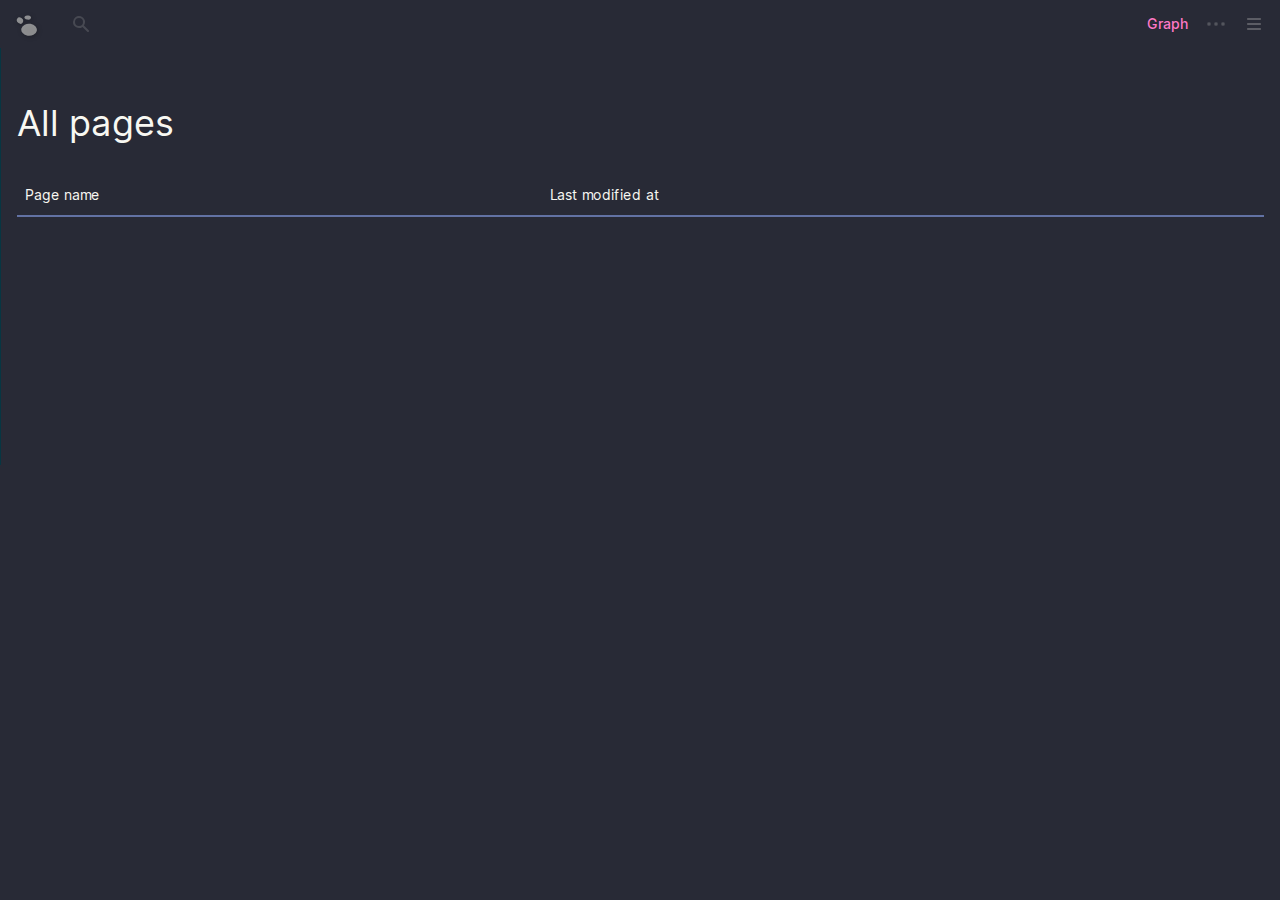
==== commit 9e5d75ca: "auto commit" ====
--- a/index.html
+++ b/index.html
@@ -1,5 +1,5 @@
 <!DOCTYPE html>
-<head><meta charset="utf-8" /><meta content="minimum-scale=1, initial-scale=1, width=device-width, shrink-to-fit=no" name="viewport" /><link href="/static/css/style.css" rel="stylesheet" type="text/css" /><link href="/static/img/logo.png" rel="shortcut icon" type="image/png" /><link href="/static/img/logo.png" rel="shortcut icon" sizes="192x192" /><link href="/static/img/logo.png" rel="apple-touch-icon" /><meta name="apple-mobile-web-app-title" /><meta content="yes" name="apple-mobile-web-app-capable" /><meta content="yes" name="apple-touch-fullscreen" /><meta content="black-translucent" name="apple-mobile-web-app-status-bar-style" /><meta content="yes" name="mobile-web-app-capable" /><meta property="og:title" /><meta content="site" property="og:type" /><meta content="/static/img/logo.png" property="og:image" /><meta property="og:description" /><title></title><meta property="og:site_name" /><meta /></head><body><div id="root"></div><script>window.logseq_db="[&quot;~#datascript/DB&quot;,[&quot;^ &quot;,&quot;~:schema&quot;,[&quot;^ &quot;,&quot;~:page/original-name&quot;,[&quot;^ &quot;,&quot;~:db/unique&quot;,&quot;~:db.unique/identity&quot;],&quot;~:file/created-at&quot;,[&quot;^ &quot;],&quot;~:block/ref-blocks&quot;,[&quot;^ &quot;,&quot;~:db/valueType&quot;,&quot;~:db.type/ref&quot;,&quot;~:db/cardinality&quot;,&quot;~:db.cardinality/many&quot;],&quot;~:block/path-ref-pages&quot;,[&quot;^ &quot;,&quot;^7&quot;,&quot;^8&quot;,&quot;^9&quot;,&quot;^:&quot;],&quot;~:page/alias&quot;,[&quot;^ &quot;,&quot;^7&quot;,&quot;^8&quot;,&quot;^9&quot;,&quot;^:&quot;],&quot;~:db/encryption-keys&quot;,[&quot;^ &quot;],&quot;~:git/status&quot;,[&quot;^ &quot;],&quot;~:repo/cloned?&quot;,[&quot;^ &quot;],&quot;~:git/error&quot;,[&quot;^ &quot;],&quot;~:block/pre-block?&quot;,[&quot;^ &quot;],&quot;~:block/embed-pages&quot;,[&quot;^ &quot;,&quot;^7&quot;,&quot;^8&quot;,&quot;^9&quot;,&quot;^:&quot;],&quot;~:git/last-pulled-at&quot;,[&quot;^ &quot;],&quot;~:block/uuid&quot;,[&quot;^ &quot;,&quot;^3&quot;,&quot;^4&quot;],&quot;~:repo/url&quot;,[&quot;^ &quot;,&quot;^3&quot;,&quot;^4&quot;],&quot;~:block/priority&quot;,[&quot;^ &quot;],&quot;~:block/properties&quot;,[&quot;^ &quot;],&quot;~:block/repeated?&quot;,[&quot;^ &quot;],&quot;~:db/type&quot;,[&quot;^ &quot;],&quot;~:page/journal?&quot;,[&quot;^ &quot;],&quot;~:block/anchor&quot;,[&quot;^ &quot;],&quot;~:block/scheduled&quot;,[&quot;^ &quot;],&quot;~:me/avatar&quot;,[&quot;^ &quot;],&quot;~:db/encrypted?&quot;,[&quot;^ &quot;],&quot;~:file/last-modified-at&quot;,[&quot;^ &quot;],&quot;~:block/deadline&quot;,[&quot;^ &quot;],&quot;~:block/children&quot;,[&quot;^ &quot;,&quot;^7&quot;,&quot;^8&quot;,&quot;^9&quot;,&quot;^:&quot;,&quot;^3&quot;,&quot;^4&quot;],&quot;~:page/properties&quot;,[&quot;^ &quot;],&quot;~:block/collapsed?&quot;,[&quot;^ &quot;],&quot;~:block/body&quot;,[&quot;^ &quot;],&quot;~:me/name&quot;,[&quot;^ &quot;],&quot;~:block/meta&quot;,[&quot;^ &quot;],&quot;~:block/deadline-ast&quot;,[&quot;^ &quot;],&quot;~:page/tags&quot;,[&quot;^ &quot;,&quot;^7&quot;,&quot;^8&quot;,&quot;^9&quot;,&quot;^:&quot;],&quot;~:block/format&quot;,[&quot;^ &quot;],&quot;~:block/level&quot;,[&quot;^ &quot;],&quot;~:page/journal-day&quot;,[&quot;^ &quot;],&quot;~:block/tags&quot;,[&quot;^ &quot;,&quot;^7&quot;,&quot;^8&quot;,&quot;^9&quot;,&quot;^:&quot;],&quot;~:block/title&quot;,[&quot;^ &quot;],&quot;~:block/scheduled-ast&quot;,[&quot;^ &quot;],&quot;~:block/embed-blocks&quot;,[&quot;^ &quot;,&quot;^7&quot;,&quot;^8&quot;,&quot;^9&quot;,&quot;^:&quot;],&quot;~:block/content&quot;,[&quot;^ &quot;],&quot;~:recent/pages&quot;,[&quot;^ &quot;],&quot;~:db/ident&quot;,[&quot;^ &quot;,&quot;^3&quot;,&quot;^4&quot;],&quot;~:me/email&quot;,[&quot;^ &quot;],&quot;~:page/name&quot;,[&quot;^ &quot;,&quot;^3&quot;,&quot;^4&quot;],&quot;~:block/page&quot;,[&quot;^ &quot;,&quot;^7&quot;,&quot;^8&quot;,&quot;~:db/index&quot;,true],&quot;~:file/path&quot;,[&quot;^ &quot;,&quot;^3&quot;,&quot;^4&quot;],&quot;~:block/file&quot;,[&quot;^ &quot;,&quot;^7&quot;,&quot;^8&quot;],&quot;~:block/marker&quot;,[&quot;^ &quot;],&quot;~:block/ref-pages&quot;,[&quot;^ &quot;,&quot;^7&quot;,&quot;^8&quot;,&quot;^9&quot;,&quot;^:&quot;],&quot;~:release/re-clone?&quot;,[&quot;^ &quot;],&quot;~:page/file&quot;,[&quot;^ &quot;,&quot;^7&quot;,&quot;^8&quot;],&quot;~:schema/version&quot;,[&quot;^ &quot;]],&quot;~:datoms&quot;,[&quot;~#list&quot;,[[&quot;~#datascript/Datom&quot;,[1,&quot;^I&quot;,&quot;~:local-native-fs&quot;,536870913]],[&quot;^1D&quot;,[1,&quot;^1A&quot;,&quot;0.0.1&quot;,536870913]],[&quot;^1D&quot;,[18,&quot;^1@&quot;,13,536870915]],[&quot;^1D&quot;,[18,&quot;^[&quot;,20210427,536870915]],[&quot;^1D&quot;,[18,&quot;^J&quot;,true,536870915]],[&quot;^1D&quot;,[18,&quot;^18&quot;,&quot;2021-04-27&quot;,536870915]],[&quot;^1D&quot;,[18,&quot;^2&quot;,&quot;2021-04-27&quot;,536870915]],[&quot;^1D&quot;,[18,&quot;^R&quot;,[&quot;^ &quot;,&quot;~:title&quot;,&quot;2021-04-27&quot;,&quot;~:public&quot;,&quot;true&quot;],536870922]],[&quot;^1D&quot;,[19,&quot;^1@&quot;,17,536870915]],[&quot;^1D&quot;,[19,&quot;^[&quot;,0,536870915]],[&quot;^1D&quot;,[19,&quot;^J&quot;,false,536870915]],[&quot;^1D&quot;,[19,&quot;^18&quot;,&quot;contents&quot;,536870915]],[&quot;^1D&quot;,[19,&quot;^2&quot;,&quot;Contents&quot;,536870915]],[&quot;^1D&quot;,[19,&quot;^R&quot;,[&quot;^ &quot;,&quot;^1G&quot;,&quot;true&quot;],536870934]],[&quot;^1D&quot;,[23,&quot;^16&quot;,&quot;^15&quot;,536870916]],[&quot;^1D&quot;,[24,&quot;^1@&quot;,13,536870918]],[&quot;^1D&quot;,[24,&quot;^J&quot;,true,536870918]],[&quot;^1D&quot;,[24,&quot;^18&quot;,&quot;测试123&quot;,536870918]],[&quot;^1D&quot;,[24,&quot;^2&quot;,&quot;测试123&quot;,536870918]],[&quot;^1D&quot;,[24,&quot;^R&quot;,[&quot;^ &quot;,&quot;^1G&quot;,&quot;true&quot;],536870918]],[&quot;^1D&quot;,[41,&quot;^1@&quot;,42,536871006]],[&quot;^1D&quot;,[41,&quot;^[&quot;,0,536871006]],[&quot;^1D&quot;,[41,&quot;^J&quot;,false,536871006]],[&quot;^1D&quot;,[41,&quot;^18&quot;,&quot;云服务器&quot;,536871001]],[&quot;^1D&quot;,[41,&quot;^2&quot;,&quot;云服务器&quot;,536871001]],[&quot;^1D&quot;,[41,&quot;^R&quot;,[&quot;^ &quot;,&quot;^1G&quot;,&quot;true&quot;,&quot;^1F&quot;,&quot;云服务器&quot;],536871009]],[&quot;^1D&quot;,[47,&quot;^1@&quot;,51,536871027]],[&quot;^1D&quot;,[47,&quot;^[&quot;,0,536871027]],[&quot;^1D&quot;,[47,&quot;^J&quot;,false,536871027]],[&quot;^1D&quot;,[47,&quot;^18&quot;,&quot;腾讯云&quot;,536871012]],[&quot;^1D&quot;,[47,&quot;^2&quot;,&quot;腾讯云&quot;,536871012]],[&quot;^1D&quot;,[47,&quot;^R&quot;,[&quot;^ &quot;,&quot;^1G&quot;,&quot;true&quot;,&quot;^1F&quot;,&quot;腾讯云&quot;],536871030]],[&quot;^1D&quot;,[49,&quot;^1@&quot;,56,536871035]],[&quot;^1D&quot;,[49,&quot;^[&quot;,0,536871035]],[&quot;^1D&quot;,[49,&quot;^J&quot;,false,536871035]],[&quot;^1D&quot;,[49,&quot;^18&quot;,&quot;阿里云&quot;,536871019]],[&quot;^1D&quot;,[49,&quot;^2&quot;,&quot;阿里云&quot;,536871019]],[&quot;^1D&quot;,[49,&quot;^R&quot;,[&quot;^ &quot;,&quot;^1G&quot;,&quot;true&quot;,&quot;^1F&quot;,&quot;阿里云&quot;],536871038]],[&quot;^1D&quot;,[217,&quot;^1@&quot;,213,536873220]],[&quot;^1D&quot;,[217,&quot;^[&quot;,20210430,536873220]],[&quot;^1D&quot;,[217,&quot;^J&quot;,true,536873220]],[&quot;^1D&quot;,[217,&quot;^18&quot;,&quot;2021-04-30&quot;,536873220]],[&quot;^1D&quot;,[217,&quot;^2&quot;,&quot;2021-04-30&quot;,536873220]],[&quot;^1D&quot;,[217,&quot;^R&quot;,[&quot;^ &quot;,&quot;^1G&quot;,&quot;true&quot;,&quot;^1F&quot;,&quot;2021-04-30&quot;],536873223]],[&quot;^1D&quot;,[353,&quot;^1@&quot;,352,536873288]],[&quot;^1D&quot;,[353,&quot;^[&quot;,20210505,536873288]],[&quot;^1D&quot;,[353,&quot;^J&quot;,true,536873288]],[&quot;^1D&quot;,[353,&quot;^18&quot;,&quot;2021-05-05&quot;,536873288]],[&quot;^1D&quot;,[353,&quot;^2&quot;,&quot;2021-05-05&quot;,536873288]],[&quot;^1D&quot;,[353,&quot;^R&quot;,[&quot;^ &quot;,&quot;^1G&quot;,&quot;true&quot;,&quot;^1F&quot;,&quot;2021-05-05&quot;],536873399]],[&quot;^1D&quot;,[385,&quot;^1@&quot;,384,536873331]],[&quot;^1D&quot;,[385,&quot;^[&quot;,0,536873331]],[&quot;^1D&quot;,[385,&quot;^J&quot;,false,536873331]],[&quot;^1D&quot;,[385,&quot;^18&quot;,&quot;隔音窗&quot;,536873331]],[&quot;^1D&quot;,[385,&quot;^2&quot;,&quot;隔音窗&quot;,536873331]],[&quot;^1D&quot;,[385,&quot;^R&quot;,[&quot;^ &quot;,&quot;^1G&quot;,&quot;true&quot;,&quot;^1F&quot;,&quot;隔音窗&quot;],536873331]],[&quot;^1D&quot;,[386,&quot;^K&quot;,&quot;60923df8-1048-4ddd-9a15-07f4b74ab53c&quot;,536873331]],[&quot;^1D&quot;,[386,&quot;^T&quot;,[[&quot;Raw_Html&quot;,&quot;&lt;div class=\\&quot;logseq-tools-calendar\\&quot;&gt;&lt;h2&gt;五月 2021&lt;/h2&gt;\\n&lt;table&gt;&lt;thead&gt;&lt;tr&gt;&lt;th&gt;周一&lt;/th&gt;&lt;th&gt;周二&lt;/th&gt;&lt;th&gt;周三&lt;/th&gt;&lt;th&gt;周四&lt;/th&gt;&lt;th&gt;周五&lt;/th&gt;&lt;th&gt;周六&lt;/th&gt;&lt;th&gt;周日&lt;/th&gt;&lt;/tr&gt;&lt;/thead&gt;&lt;tbody&gt;&lt;tr&gt;&lt;td class=\\&quot;outofmonth\\&quot;&gt;&lt;a data-ref=\\&quot;2021-04-26\\&quot; href=\\&quot;#/page/2021-04-26\\&quot; class=\\&quot;page-ref\\&quot;&gt;26&lt;/a&gt;&lt;/td&gt;&lt;td class=\\&quot;outofmonth\\&quot;&gt;&lt;a data-ref=\\&quot;2021-04-27\\&quot; href=\\&quot;#/page/2021-04-27\\&quot; class=\\&quot;page-ref\\&quot;&gt;27&lt;/a&gt;&lt;/td&gt;&lt;td class=\\&quot;outofmonth\\&quot;&gt;&lt;a data-ref=\\&quot;2021-04-28\\&quot; href=\\&quot;#/page/2021-04-28\\&quot; class=\\&quot;page-ref\\&quot;&gt;28&lt;/a&gt;&lt;/td&gt;&lt;td class=\\&quot;outofmonth\\&quot;&gt;&lt;a data-ref=\\&quot;2021-04-29\\&quot; href=\\&quot;#/page/2021-04-29\\&quot; class=\\&quot;page-ref\\&quot;&gt;29&lt;/a&gt;&lt;/td&gt;&lt;td class=\\&quot;outofmonth\\&quot;&gt;&lt;a data-ref=\\&quot;2021-04-30\\&quot; href=\\&quot;#/page/2021-04-30\\&quot; class=\\&quot;page-ref\\&quot;&gt;30&lt;/a&gt;&lt;/td&gt;&lt;td&gt;&lt;a data-ref=\\&quot;2021-05-01\\&quot; href=\\&quot;#/page/2021-05-01\\&quot; class=\\&quot;page-ref\\&quot;&gt;1&lt;/a&gt;&lt;/td&gt;&lt;td&gt;&lt;a data-ref=\\&quot;2021-05-02\\&quot; href=\\&quot;#/page/2021-05-02\\&quot; class=\\&quot;page-ref\\&quot;&gt;2&lt;/a&gt;&lt;/td&gt;&lt;/tr&gt;&lt;tr&gt;&lt;td&gt;&lt;a data-ref=\\&quot;2021-05-03\\&quot; href=\\&quot;#/page/2021-05-03\\&quot; class=\\&quot;page-ref\\&quot;&gt;3&lt;/a&gt;&lt;/td&gt;&lt;td&gt;&lt;a data-ref=\\&quot;2021-05-04\\&quot; href=\\&quot;#/page/2021-05-04\\&quot; class=\\&quot;page-ref\\&quot;&gt;4&lt;/a&gt;&lt;/td&gt;&lt;td&gt;&lt;a data-ref=\\&quot;2021-05-05\\&quot; href=\\&quot;#/page/2021-05-05\\&quot; class=\\&quot;page-ref\\&quot;&gt;5&lt;/a&gt;&lt;/td&gt;&lt;td&gt;&lt;a data-ref=\\&quot;2021-05-06\\&quot; href=\\&quot;#/page/2021-05-06\\&quot; class=\\&quot;page-ref\\&quot;&gt;6&lt;/a&gt;&lt;/td&gt;&lt;td&gt;&lt;a data-ref=\\&quot;2021-05-07\\&quot; href=\\&quot;#/page/2021-05-07\\&quot; class=\\&quot;page-ref\\&quot;&gt;7&lt;/a&gt;&lt;/td&gt;&lt;td&gt;&lt;a data-ref=\\&quot;2021-05-08\\&quot; href=\\&quot;#/page/2021-05-08\\&quot; class=\\&quot;page-ref\\&quot;&gt;8&lt;/a&gt;&lt;/td&gt;&lt;td&gt;&lt;a data-ref=\\&quot;2021-05-09\\&quot; href=\\&quot;#/page/2021-05-09\\&quot; class=\\&quot;page-ref\\&quot;&gt;9&lt;/a&gt;&lt;/td&gt;&lt;/tr&gt;&lt;tr&gt;&lt;td&gt;&lt;a data-ref=\\&quot;2021-05-10\\&quot; href=\\&quot;#/page/2021-05-10\\&quot; class=\\&quot;page-ref\\&quot;&gt;10&lt;/a&gt;&lt;/td&gt;&lt;td&gt;&lt;a data-ref=\\&quot;2021-05-11\\&quot; href=\\&quot;#/page/2021-05-11\\&quot; class=\\&quot;page-ref\\&quot;&gt;11&lt;/a&gt;&lt;/td&gt;&lt;td&gt;&lt;a data-ref=\\&quot;2021-05-12\\&quot; href=\\&quot;#/page/2021-05-12\\&quot; class=\\&quot;page-ref\\&quot;&gt;12&lt;/a&gt;&lt;/td&gt;&lt;td&gt;&lt;a data-ref=\\&quot;2021-05-13\\&quot; href=\\&quot;#/page/2021-05-13\\&quot; class=\\&quot;page-ref\\&quot;&gt;13&lt;/a&gt;&lt;/td&gt;&lt;td&gt;&lt;a data-ref=\\&quot;2021-05-14\\&quot; href=\\&quot;#/page/2021-05-14\\&quot; class=\\&quot;page-ref\\&quot;&gt;14&lt;/a&gt;&lt;/td&gt;&lt;td&gt;&lt;a data-ref=\\&quot;2021-05-15\\&quot; href=\\&quot;#/page/2021-05-15\\&quot; class=\\&quot;page-ref\\&quot;&gt;15&lt;/a&gt;&lt;/td&gt;&lt;td&gt;&lt;a data-ref=\\&quot;2021-05-16\\&quot; href=\\&quot;#/page/2021-05-16\\&quot; class=\\&quot;page-ref\\&quot;&gt;16&lt;/a&gt;&lt;/td&gt;&lt;/tr&gt;&lt;tr&gt;&lt;td&gt;&lt;a data-ref=\\&quot;2021-05-17\\&quot; href=\\&quot;#/page/2021-05-17\\&quot; class=\\&quot;page-ref\\&quot;&gt;17&lt;/a&gt;&lt;/td&gt;&lt;td&gt;&lt;a data-ref=\\&quot;2021-05-18\\&quot; href=\\&quot;#/page/2021-05-18\\&quot; class=\\&quot;page-ref\\&quot;&gt;18&lt;/a&gt;&lt;/td&gt;&lt;td&gt;&lt;a data-ref=\\&quot;2021-05-19\\&quot; href=\\&quot;#/page/2021-05-19\\&quot; class=\\&quot;page-ref\\&quot;&gt;19&lt;/a&gt;&lt;/td&gt;&lt;td&gt;&lt;a data-ref=\\&quot;2021-05-20\\&quot; href=\\&quot;#/page/2021-05-20\\&quot; class=\\&quot;page-ref\\&quot;&gt;20&lt;/a&gt;&lt;/td&gt;&lt;td&gt;&lt;a data-ref=\\&quot;2021-05-21\\&quot; href=\\&quot;#/page/2021-05-21\\&quot; class=\\&quot;page-ref\\&quot;&gt;21&lt;/a&gt;&lt;/td&gt;&lt;td&gt;&lt;a data-ref=\\&quot;2021-05-22\\&quot; href=\\&quot;#/page/2021-05-22\\&quot; class=\\&quot;page-ref\\&quot;&gt;22&lt;/a&gt;&lt;/td&gt;&lt;td&gt;&lt;a data-ref=\\&quot;2021-05-23\\&quot; href=\\&quot;#/page/2021-05-23\\&quot; class=\\&quot;page-ref\\&quot;&gt;23&lt;/a&gt;&lt;/td&gt;&lt;/tr&gt;&lt;tr&gt;&lt;td&gt;&lt;a data-ref=\\&quot;2021-05-24\\&quot; href=\\&quot;#/page/2021-05-24\\&quot; class=\\&quot;page-ref\\&quot;&gt;24&lt;/a&gt;&lt;/td&gt;&lt;td&gt;&lt;a data-ref=\\&quot;2021-05-25\\&quot; href=\\&quot;#/page/2021-05-25\\&quot; class=\\&quot;page-ref\\&quot;&gt;25&lt;/a&gt;&lt;/td&gt;&lt;td&gt;&lt;a data-ref=\\&quot;2021-05-26\\&quot; href=\\&quot;#/page/2021-05-26\\&quot; class=\\&quot;page-ref\\&quot;&gt;26&lt;/a&gt;&lt;/td&gt;&lt;td&gt;&lt;a data-ref=\\&quot;2021-05-27\\&quot; href=\\&quot;#/page/2021-05-27\\&quot; class=\\&quot;page-ref\\&quot;&gt;27&lt;/a&gt;&lt;/td&gt;&lt;td&gt;&lt;a data-ref=\\&quot;2021-05-28\\&quot; href=\\&quot;#/page/2021-05-28\\&quot; class=\\&quot;page-ref\\&quot;&gt;28&lt;/a&gt;&lt;/td&gt;&lt;td&gt;&lt;a data-ref=\\&quot;2021-05-29\\&quot; href=\\&quot;#/page/2021-05-29\\&quot; class=\\&quot;page-ref\\&quot;&gt;29&lt;/a&gt;&lt;/td&gt;&lt;td&gt;&lt;a data-ref=\\&quot;2021-05-30\\&quot; href=\\&quot;#/page/2021-05-30\\&quot; class=\\&quot;page-ref\\&quot;&gt;30&lt;/a&gt;&lt;/td&gt;&lt;/tr&gt;&lt;tr&gt;&lt;td&gt;&lt;a data-ref=\\&quot;2021-05-31\\&quot; href=\\&quot;#/page/2021-05-31\\&quot; class=\\&quot;page-ref\\&quot;&gt;31&lt;/a&gt;&lt;/td&gt;&lt;td class=\\&quot;outofmonth\\&quot;&gt;&lt;a data-ref=\\&quot;2021-06-01\\&quot; href=\\&quot;#/page/2021-06-01\\&quot; class=\\&quot;page-ref\\&quot;&gt;1&lt;/a&gt;&lt;/td&gt;&lt;td class=\\&quot;outofmonth\\&quot;&gt;&lt;a data-ref=\\&quot;2021-06-02\\&quot; href=\\&quot;#/page/2021-06-02\\&quot; class=\\&quot;page-ref\\&quot;&gt;2&lt;/a&gt;&lt;/td&gt;&lt;td class=\\&quot;outofmonth\\&quot;&gt;&lt;a data-ref=\\&quot;2021-06-03\\&quot; href=\\&quot;#/page/2021-06-03\\&quot; class=\\&quot;page-ref\\&quot;&gt;3&lt;/a&gt;&lt;/td&gt;&lt;td class=\\&quot;outofmonth\\&quot;&gt;&lt;a data-ref=\\&quot;2021-06-04\\&quot; href=\\&quot;#/page/2021-06-04\\&quot; class=\\&quot;page-ref\\&quot;&gt;4&lt;/a&gt;&lt;/td&gt;&lt;td class=\\&quot;outofmonth\\&quot;&gt;&lt;a data-ref=\\&quot;2021-06-05\\&quot; href=\\&quot;#/page/2021-06-05\\&quot; class=\\&quot;page-ref\\&quot;&gt;5&lt;/a&gt;&lt;/td&gt;&lt;td class=\\&quot;outofmonth\\&quot;&gt;&lt;a data-ref=\\&quot;2021-06-06\\&quot; href=\\&quot;#/page/2021-06-06\\&quot; class=\\&quot;page-ref\\&quot;&gt;6&lt;/a&gt;&lt;/td&gt;&lt;/tr&gt;&lt;/tbody&gt;&lt;/table&gt;&lt;/div&gt;&quot;],[&quot;Paragraph&quot;,[[&quot;Break_Line&quot;]]],[&quot;Properties&quot;,[&quot;^ &quot;,&quot;^1G&quot;,&quot;true&quot;]]],536873331]],[&quot;^1D&quot;,[386,&quot;^14&quot;,&quot;---\\npublic: true\\n---\\n&lt;div class=\\&quot;logseq-tools-calendar\\&quot;&gt;&lt;h2&gt;五月 2021&lt;/h2&gt;\\n&lt;table&gt;&lt;thead&gt;&lt;tr&gt;&lt;th&gt;周一&lt;/th&gt;&lt;th&gt;周二&lt;/th&gt;&lt;th&gt;周三&lt;/th&gt;&lt;th&gt;周四&lt;/th&gt;&lt;th&gt;周五&lt;/th&gt;&lt;th&gt;周六&lt;/th&gt;&lt;th&gt;周日&lt;/th&gt;&lt;/tr&gt;&lt;/thead&gt;&lt;tbody&gt;&lt;tr&gt;&lt;td class=\\&quot;outofmonth\\&quot;&gt;&lt;a data-ref=\\&quot;2021-04-26\\&quot; href=\\&quot;#/page/2021-04-26\\&quot; class=\\&quot;page-ref\\&quot;&gt;26&lt;/a&gt;&lt;/td&gt;&lt;td class=\\&quot;outofmonth\\&quot;&gt;&lt;a data-ref=\\&quot;2021-04-27\\&quot; href=\\&quot;#/page/2021-04-27\\&quot; class=\\&quot;page-ref\\&quot;&gt;27&lt;/a&gt;&lt;/td&gt;&lt;td class=\\&quot;outofmonth\\&quot;&gt;&lt;a data-ref=\\&quot;2021-04-28\\&quot; href=\\&quot;#/page/2021-04-28\\&quot; class=\\&quot;page-ref\\&quot;&gt;28&lt;/a&gt;&lt;/td&gt;&lt;td class=\\&quot;outofmonth\\&quot;&gt;&lt;a data-ref=\\&quot;2021-04-29\\&quot; href=\\&quot;#/page/2021-04-29\\&quot; class=\\&quot;page-ref\\&quot;&gt;29&lt;/a&gt;&lt;/td&gt;&lt;td class=\\&quot;outofmonth\\&quot;&gt;&lt;a data-ref=\\&quot;2021-04-30\\&quot; href=\\&quot;#/page/2021-04-30\\&quot; class=\\&quot;page-ref\\&quot;&gt;30&lt;/a&gt;&lt;/td&gt;&lt;td&gt;&lt;a data-ref=\\&quot;2021-05-01\\&quot; href=\\&quot;#/page/2021-05-01\\&quot; class=\\&quot;page-ref\\&quot;&gt;1&lt;/a&gt;&lt;/td&gt;&lt;td&gt;&lt;a data-ref=\\&quot;2021-05-02\\&quot; href=\\&quot;#/page/2021-05-02\\&quot; class=\\&quot;page-ref\\&quot;&gt;2&lt;/a&gt;&lt;/td&gt;&lt;/tr&gt;&lt;tr&gt;&lt;td&gt;&lt;a data-ref=\\&quot;2021-05-03\\&quot; href=\\&quot;#/page/2021-05-03\\&quot; class=\\&quot;page-ref\\&quot;&gt;3&lt;/a&gt;&lt;/td&gt;&lt;td&gt;&lt;a data-ref=\\&quot;2021-05-04\\&quot; href=\\&quot;#/page/2021-05-04\\&quot; class=\\&quot;page-ref\\&quot;&gt;4&lt;/a&gt;&lt;/td&gt;&lt;td&gt;&lt;a data-ref=\\&quot;2021-05-05\\&quot; href=\\&quot;#/page/2021-05-05\\&quot; class=\\&quot;page-ref\\&quot;&gt;5&lt;/a&gt;&lt;/td&gt;&lt;td&gt;&lt;a data-ref=\\&quot;2021-05-06\\&quot; href=\\&quot;#/page/2021-05-06\\&quot; class=\\&quot;page-ref\\&quot;&gt;6&lt;/a&gt;&lt;/td&gt;&lt;td&gt;&lt;a data-ref=\\&quot;2021-05-07\\&quot; href=\\&quot;#/page/2021-05-07\\&quot; class=\\&quot;page-ref\\&quot;&gt;7&lt;/a&gt;&lt;/td&gt;&lt;td&gt;&lt;a data-ref=\\&quot;2021-05-08\\&quot; href=\\&quot;#/page/2021-05-08\\&quot; class=\\&quot;page-ref\\&quot;&gt;8&lt;/a&gt;&lt;/td&gt;&lt;td&gt;&lt;a data-ref=\\&quot;2021-05-09\\&quot; href=\\&quot;#/page/2021-05-09\\&quot; class=\\&quot;page-ref\\&quot;&gt;9&lt;/a&gt;&lt;/td&gt;&lt;/tr&gt;&lt;tr&gt;&lt;td&gt;&lt;a data-ref=\\&quot;2021-05-10\\&quot; href=\\&quot;#/page/2021-05-10\\&quot; class=\\&quot;page-ref\\&quot;&gt;10&lt;/a&gt;&lt;/td&gt;&lt;td&gt;&lt;a data-ref=\\&quot;2021-05-11\\&quot; href=\\&quot;#/page/2021-05-11\\&quot; class=\\&quot;page-ref\\&quot;&gt;11&lt;/a&gt;&lt;/td&gt;&lt;td&gt;&lt;a data-ref=\\&quot;2021-05-12\\&quot; href=\\&quot;#/page/2021-05-12\\&quot; class=\\&quot;page-ref\\&quot;&gt;12&lt;/a&gt;&lt;/td&gt;&lt;td&gt;&lt;a data-ref=\\&quot;2021-05-13\\&quot; href=\\&quot;#/page/2021-05-13\\&quot; class=\\&quot;page-ref\\&quot;&gt;13&lt;/a&gt;&lt;/td&gt;&lt;td&gt;&lt;a data-ref=\\&quot;2021-05-14\\&quot; href=\\&quot;#/page/2021-05-14\\&quot; class=\\&quot;page-ref\\&quot;&gt;14&lt;/a&gt;&lt;/td&gt;&lt;td&gt;&lt;a data-ref=\\&quot;2021-05-15\\&quot; href=\\&quot;#/page/2021-05-15\\&quot; class=\\&quot;page-ref\\&quot;&gt;15&lt;/a&gt;&lt;/td&gt;&lt;td&gt;&lt;a data-ref=\\&quot;2021-05-16\\&quot; href=\\&quot;#/page/2021-05-16\\&quot; class=\\&quot;page-ref\\&quot;&gt;16&lt;/a&gt;&lt;/td&gt;&lt;/tr&gt;&lt;tr&gt;&lt;td&gt;&lt;a data-ref=\\&quot;2021-05-17\\&quot; href=\\&quot;#/page/2021-05-17\\&quot; class=\\&quot;page-ref\\&quot;&gt;17&lt;/a&gt;&lt;/td&gt;&lt;td&gt;&lt;a data-ref=\\&quot;2021-05-18\\&quot; href=\\&quot;#/page/2021-05-18\\&quot; class=\\&quot;page-ref\\&quot;&gt;18&lt;/a&gt;&lt;/td&gt;&lt;td&gt;&lt;a data-ref=\\&quot;2021-05-19\\&quot; href=\\&quot;#/page/2021-05-19\\&quot; class=\\&quot;page-ref\\&quot;&gt;19&lt;/a&gt;&lt;/td&gt;&lt;td&gt;&lt;a data-ref=\\&quot;2021-05-20\\&quot; href=\\&quot;#/page/2021-05-20\\&quot; class=\\&quot;page-ref\\&quot;&gt;20&lt;/a&gt;&lt;/td&gt;&lt;td&gt;&lt;a data-ref=\\&quot;2021-05-21\\&quot; href=\\&quot;#/page/2021-05-21\\&quot; class=\\&quot;page-ref\\&quot;&gt;21&lt;/a&gt;&lt;/td&gt;&lt;td&gt;&lt;a data-ref=\\&quot;2021-05-22\\&quot; href=\\&quot;#/page/2021-05-22\\&quot; class=\\&quot;page-ref\\&quot;&gt;22&lt;/a&gt;&lt;/td&gt;&lt;td&gt;&lt;a data-ref=\\&quot;2021-05-23\\&quot; href=\\&quot;#/page/2021-05-23\\&quot; class=\\&quot;page-ref\\&quot;&gt;23&lt;/a&gt;&lt;/td&gt;&lt;/tr&gt;&lt;tr&gt;&lt;td&gt;&lt;a data-ref=\\&quot;2021-05-24\\&quot; href=\\&quot;#/page/2021-05-24\\&quot; class=\\&quot;page-ref\\&quot;&gt;24&lt;/a&gt;&lt;/td&gt;&lt;td&gt;&lt;a data-ref=\\&quot;2021-05-25\\&quot; href=\\&quot;#/page/2021-05-25\\&quot; class=\\&quot;page-ref\\&quot;&gt;25&lt;/a&gt;&lt;/td&gt;&lt;td&gt;&lt;a data-ref=\\&quot;2021-05-26\\&quot; href=\\&quot;#/page/2021-05-26\\&quot; class=\\&quot;page-ref\\&quot;&gt;26&lt;/a&gt;&lt;/td&gt;&lt;td&gt;&lt;a data-ref=\\&quot;2021-05-27\\&quot; href=\\&quot;#/page/2021-05-27\\&quot; class=\\&quot;page-ref\\&quot;&gt;27&lt;/a&gt;&lt;/td&gt;&lt;td&gt;&lt;a data-ref=\\&quot;2021-05-28\\&quot; href=\\&quot;#/page/2021-05-28\\&quot; class=\\&quot;page-ref\\&quot;&gt;28&lt;/a&gt;&lt;/td&gt;&lt;td&gt;&lt;a data-ref=\\&quot;2021-05-29\\&quot; href=\\&quot;#/page/2021-05-29\\&quot; class=\\&quot;page-ref\\&quot;&gt;29&lt;/a&gt;&lt;/td&gt;&lt;td&gt;&lt;a data-ref=\\&quot;2021-05-30\\&quot; href=\\&quot;#/page/2021-05-30\\&quot; class=\\&quot;page-ref\\&quot;&gt;30&lt;/a&gt;&lt;/td&gt;&lt;/tr&gt;&lt;tr&gt;&lt;td&gt;&lt;a data-ref=\\&quot;2021-05-31\\&quot; href=\\&quot;#/page/2021-05-31\\&quot; class=\\&quot;page-ref\\&quot;&gt;31&lt;/a&gt;&lt;/td&gt;&lt;td class=\\&quot;outofmonth\\&quot;&gt;&lt;a data-ref=\\&quot;2021-06-01\\&quot; href=\\&quot;#/page/2021-06-01\\&quot; class=\\&quot;page-ref\\&quot;&gt;1&lt;/a&gt;&lt;/td&gt;&lt;td class=\\&quot;outofmonth\\&quot;&gt;&lt;a data-ref=\\&quot;2021-06-02\\&quot; href=\\&quot;#/page/2021-06-02\\&quot; class=\\&quot;page-ref\\&quot;&gt;2&lt;/a&gt;&lt;/td&gt;&lt;td class=\\&quot;outofmonth\\&quot;&gt;&lt;a data-ref=\\&quot;2021-06-03\\&quot; href=\\&quot;#/page/2021-06-03\\&quot; class=\\&quot;page-ref\\&quot;&gt;3&lt;/a&gt;&lt;/td&gt;&lt;td class=\\&quot;outofmonth\\&quot;&gt;&lt;a data-ref=\\&quot;2021-06-04\\&quot; href=\\&quot;#/page/2021-06-04\\&quot; class=\\&quot;page-ref\\&quot;&gt;4&lt;/a&gt;&lt;/td&gt;&lt;td class=\\&quot;outofmonth\\&quot;&gt;&lt;a data-ref=\\&quot;2021-06-05\\&quot; href=\\&quot;#/page/2021-06-05\\&quot; class=\\&quot;page-ref\\&quot;&gt;5&lt;/a&gt;&lt;/td&gt;&lt;td class=\\&quot;outofmonth\\&quot;&gt;&lt;a data-ref=\\&quot;2021-06-06\\&quot; href=\\&quot;#/page/2021-06-06\\&quot; class=\\&quot;page-ref\\&quot;&gt;6&lt;/a&gt;&lt;/td&gt;&lt;/tr&gt;&lt;/tbody&gt;&lt;/table&gt;&lt;/div&gt;\\n&quot;,536873331]],[&quot;^1D&quot;,[386,&quot;^1&lt;&quot;,17,536873331]],[&quot;^1D&quot;,[386,&quot;^Y&quot;,&quot;~:markdown&quot;,536873331]],[&quot;^1D&quot;,[386,&quot;^Z&quot;,2,536873331]],[&quot;^1D&quot;,[386,&quot;^V&quot;,[&quot;^ &quot;,&quot;~:start-pos&quot;,0,&quot;~:end-pos&quot;,3935],536873331]],[&quot;^1D&quot;,[386,&quot;^19&quot;,19,536873331]],[&quot;^1D&quot;,[386,&quot;^A&quot;,true,536873331]],[&quot;^1D&quot;,[386,&quot;^D&quot;,&quot;~u60923df8-1048-4ddd-9a15-07f4b74ab53c&quot;,536873331]],[&quot;^1D&quot;,[442,&quot;^K&quot;,&quot;60923df8-acd4-4a93-bc73-5aa954300396&quot;,536873331]],[&quot;^1D&quot;,[442,&quot;^T&quot;,[[&quot;Paragraph&quot;,[[&quot;Break_Line&quot;],[&quot;Break_Line&quot;]]],[&quot;Properties&quot;,[&quot;^ &quot;,&quot;^1G&quot;,&quot;true&quot;,&quot;^1F&quot;,&quot;云服务器&quot;]]],536873331]],[&quot;^1D&quot;,[442,&quot;^14&quot;,&quot;---\\ntitle: 云服务器\\npublic: true\\n---\\n\\n&quot;,536873331]],[&quot;^1D&quot;,[442,&quot;^1&lt;&quot;,42,536873331]],[&quot;^1D&quot;,[442,&quot;^Y&quot;,&quot;^1H&quot;,536873331]],[&quot;^1D&quot;,[442,&quot;^Z&quot;,2,536873331]],[&quot;^1D&quot;,[442,&quot;^V&quot;,[&quot;^ &quot;,&quot;^1I&quot;,0,&quot;^1J&quot;,42],536873331]],[&quot;^1D&quot;,[442,&quot;^19&quot;,41,536873331]],[&quot;^1D&quot;,[442,&quot;^A&quot;,true,536873331]],[&quot;^1D&quot;,[442,&quot;^D&quot;,&quot;~u60923df8-acd4-4a93-bc73-5aa954300396&quot;,536873331]],[&quot;^1D&quot;,[443,&quot;^K&quot;,&quot;&quot;,536873331]],[&quot;^1D&quot;,[443,&quot;^T&quot;,[],536873331]],[&quot;^1D&quot;,[443,&quot;^Q&quot;,444,536873331]],[&quot;^1D&quot;,[443,&quot;^Q&quot;,445,536873331]],[&quot;^1D&quot;,[443,&quot;^14&quot;,&quot;## [[腾讯云]]\\n&quot;,536873331]],[&quot;^1D&quot;,[443,&quot;^1&lt;&quot;,42,536873331]],[&quot;^1D&quot;,[443,&quot;^Y&quot;,&quot;^1H&quot;,536873331]],[&quot;^1D&quot;,[443,&quot;^Z&quot;,2,536873331]],[&quot;^1D&quot;,[443,&quot;^V&quot;,[&quot;^ &quot;,&quot;~:timestamps&quot;,[],&quot;~:properties&quot;,[],&quot;^1I&quot;,42,&quot;^1J&quot;,59],536873331]],[&quot;^1D&quot;,[443,&quot;^19&quot;,41,536873331]],[&quot;^1D&quot;,[443,&quot;^;&quot;,47,536873331]],[&quot;^1D&quot;,[443,&quot;^1&gt;&quot;,47,536873331]],[&quot;^1D&quot;,[443,&quot;^11&quot;,[[&quot;Link&quot;,[&quot;^ &quot;,&quot;~:url&quot;,[&quot;Search&quot;,&quot;腾讯云&quot;],&quot;~:label&quot;,[[&quot;Plain&quot;,&quot;&quot;]],&quot;~:full_text&quot;,&quot;[[腾讯云]]&quot;,&quot;~:metadata&quot;,&quot;&quot;]]],536873331]],[&quot;^1D&quot;,[443,&quot;^D&quot;,&quot;~u60923df8-f0d3-462d-b7a3-8cfbe6855010&quot;,536873331]],[&quot;^1D&quot;,[444,&quot;^K&quot;,&quot;-e8--bd--bb--e9--87--8f--e5--ba--94--e7--94--a8--e6--9c--8d--e5--8a--a1--e5--99--a8-Lighthouse&quot;,536873331]],[&quot;^1D&quot;,[444,&quot;^T&quot;,[],536873331]],[&quot;^1D&quot;,[444,&quot;^14&quot;,&quot;### [轻量应用服务器Lighthouse](https://cloud.tencent.com/act/cps/redirect?redirect=1079&amp;cps_key=fd8b8a8fd8a0a587ec79033b06592311&amp;from=console)\\n&quot;,536873331]],[&quot;^1D&quot;,[444,&quot;^1&lt;&quot;,42,536873331]],[&quot;^1D&quot;,[444,&quot;^Y&quot;,&quot;^1H&quot;,536873331]],[&quot;^1D&quot;,[444,&quot;^Z&quot;,3,536873331]],[&quot;^1D&quot;,[444,&quot;^V&quot;,[&quot;^ &quot;,&quot;^1K&quot;,[],&quot;^1L&quot;,[],&quot;^1I&quot;,59,&quot;^1J&quot;,209],536873331]],[&quot;^1D&quot;,[444,&quot;^19&quot;,41,536873331]],[&quot;^1D&quot;,[444,&quot;^;&quot;,47,536873331]],[&quot;^1D&quot;,[444,&quot;^11&quot;,[[&quot;Link&quot;,[&quot;^ &quot;,&quot;^1M&quot;,[&quot;Complex&quot;,[&quot;^ &quot;,&quot;~:protocol&quot;,&quot;https&quot;,&quot;~:link&quot;,&quot;//cloud.tencent.com/act/cps/redirect?redirect=1079&amp;cps_key=fd8b8a8fd8a0a587ec79033b06592311&amp;from=console&quot;]],&quot;^1N&quot;,[[&quot;Plain&quot;,&quot;轻量应用服务器Lighthouse&quot;]],&quot;^1O&quot;,&quot;[轻量应用服务器Lighthouse](https://cloud.tencent.com/act/cps/redirect?redirect=1079&amp;cps_key=fd8b8a8fd8a0a587ec79033b06592311&amp;from=console)&quot;,&quot;^1P&quot;,&quot;&quot;]]],536873331]],[&quot;^1D&quot;,[444,&quot;^D&quot;,&quot;~u60923df8-141c-493f-927b-b8eca9cab90a&quot;,536873331]],[&quot;^1D&quot;,[445,&quot;^K&quot;,&quot;-e5--af--b9--e8--b1--a1--e5--ad--98--e5--82--a8-COS-e8--b5--84--e6--ba--90--e5--8c--85--ef--bc--8c--e4--b8--80--e8--88--ac--e7--94--a8--e4--bd--9c--e5--9b--be--e5--ba--8a-&quot;,536873331]],[&quot;^1D&quot;,[445,&quot;^T&quot;,[],536873331]],[&quot;^1D&quot;,[445,&quot;^14&quot;,&quot;### [对象存储COS资源包](https://cloud.tencent.com/act/cps/redirect?redirect=1020&amp;cps_key=fd8b8a8fd8a0a587ec79033b06592311&amp;from=console)，一般用作图床\\n&quot;,536873331]],[&quot;^1D&quot;,[445,&quot;^1&lt;&quot;,42,536873331]],[&quot;^1D&quot;,[445,&quot;^Y&quot;,&quot;^1H&quot;,536873331]],[&quot;^1D&quot;,[445,&quot;^Z&quot;,3,536873331]],[&quot;^1D&quot;,[445,&quot;^V&quot;,[&quot;^ &quot;,&quot;^1K&quot;,[],&quot;^1L&quot;,[],&quot;^1I&quot;,209,&quot;^1J&quot;,373],536873331]],[&quot;^1D&quot;,[445,&quot;^19&quot;,41,536873331]],[&quot;^1D&quot;,[445,&quot;^;&quot;,47,536873331]],[&quot;^1D&quot;,[445,&quot;^11&quot;,[[&quot;Link&quot;,[&quot;^ &quot;,&quot;^1M&quot;,[&quot;Complex&quot;,[&quot;^ &quot;,&quot;^1Q&quot;,&quot;https&quot;,&quot;^1R&quot;,&quot;//cloud.tencent.com/act/cps/redirect?redirect=1020&amp;cps_key=fd8b8a8fd8a0a587ec79033b06592311&amp;from=console&quot;]],&quot;^1N&quot;,[[&quot;Plain&quot;,&quot;对象存储COS资源包&quot;]],&quot;^1O&quot;,&quot;[对象存储COS资源包](https://cloud.tencent.com/act/cps/redirect?redirect=1020&amp;cps_key=fd8b8a8fd8a0a587ec79033b06592311&amp;from=console)&quot;,&quot;^1P&quot;,&quot;&quot;]],[&quot;Plain&quot;,&quot;，一般用作图床&quot;]],536873331]],[&quot;^1D&quot;,[445,&quot;^D&quot;,&quot;~u60923df8-2536-450b-8d89-f3d410917849&quot;,536873331]],[&quot;^1D&quot;,[446,&quot;^K&quot;,&quot;&quot;,536873331]],[&quot;^1D&quot;,[446,&quot;^T&quot;,[],536873331]],[&quot;^1D&quot;,[446,&quot;^14&quot;,&quot;## [[阿里云]]\\n&quot;,536873331]],[&quot;^1D&quot;,[446,&quot;^1&lt;&quot;,42,536873331]],[&quot;^1D&quot;,[446,&quot;^Y&quot;,&quot;^1H&quot;,536873331]],[&quot;^1D&quot;,[446,&quot;^Z&quot;,2,536873331]],[&quot;^1D&quot;,[446,&quot;^V&quot;,[&quot;^ &quot;,&quot;^1K&quot;,[],&quot;^1L&quot;,[],&quot;^1I&quot;,373,&quot;^1J&quot;,390],536873331]],[&quot;^1D&quot;,[446,&quot;^19&quot;,41,536873331]],[&quot;^1D&quot;,[446,&quot;^;&quot;,49,536873331]],[&quot;^1D&quot;,[446,&quot;^1&gt;&quot;,49,536873331]],[&quot;^1D&quot;,[446,&quot;^11&quot;,[[&quot;Link&quot;,[&quot;^ &quot;,&quot;^1M&quot;,[&quot;Search&quot;,&quot;阿里云&quot;],&quot;^1N&quot;,[[&quot;Plain&quot;,&quot;&quot;]],&quot;^1O&quot;,&quot;[[阿里云]]&quot;,&quot;^1P&quot;,&quot;&quot;]]],536873331]],[&quot;^1D&quot;,[446,&quot;^D&quot;,&quot;~u60923df8-7db0-449a-ae53-bd7369b996f6&quot;,536873331]],[&quot;^1D&quot;,[447,&quot;^K&quot;,&quot;&quot;,536873331]],[&quot;^1D&quot;,[447,&quot;^T&quot;,[],536873331]],[&quot;^1D&quot;,[447,&quot;^14&quot;,&quot;##\\n&quot;,536873331]],[&quot;^1D&quot;,[447,&quot;^1&lt;&quot;,42,536873331]],[&quot;^1D&quot;,[447,&quot;^Y&quot;,&quot;^1H&quot;,536873331]],[&quot;^1D&quot;,[447,&quot;^Z&quot;,2,536873331]],[&quot;^1D&quot;,[447,&quot;^V&quot;,[&quot;^ &quot;,&quot;^1K&quot;,[],&quot;^1L&quot;,[],&quot;^1I&quot;,390,&quot;^1J&quot;,393],536873331]],[&quot;^1D&quot;,[447,&quot;^19&quot;,41,536873331]],[&quot;^1D&quot;,[447,&quot;^11&quot;,[],536873331]],[&quot;^1D&quot;,[447,&quot;^D&quot;,&quot;~u60923df8-6411-4eb1-be19-8f20889244d0&quot;,536873331]],[&quot;^1D&quot;,[448,&quot;^K&quot;,&quot;60923df8-f6e9-4262-96fb-dec538e898d2&quot;,536873331]],[&quot;^1D&quot;,[448,&quot;^T&quot;,[[&quot;Paragraph&quot;,[[&quot;Break_Line&quot;],[&quot;Break_Line&quot;]]],[&quot;Properties&quot;,[&quot;^ &quot;,&quot;^1G&quot;,&quot;true&quot;,&quot;^1F&quot;,&quot;阿里云&quot;]]],536873331]],[&quot;^1D&quot;,[448,&quot;^14&quot;,&quot;---\\ntitle: 阿里云\\npublic: true\\n---\\n\\n&quot;,536873331]],[&quot;^1D&quot;,[448,&quot;^1&lt;&quot;,56,536873331]],[&quot;^1D&quot;,[448,&quot;^Y&quot;,&quot;^1H&quot;,536873331]],[&quot;^1D&quot;,[448,&quot;^Z&quot;,2,536873331]],[&quot;^1D&quot;,[448,&quot;^V&quot;,[&quot;^ &quot;,&quot;^1I&quot;,0,&quot;^1J&quot;,39],536873331]],[&quot;^1D&quot;,[448,&quot;^19&quot;,49,536873331]],[&quot;^1D&quot;,[448,&quot;^A&quot;,true,536873331]],[&quot;^1D&quot;,[448,&quot;^D&quot;,&quot;~u60923df8-f6e9-4262-96fb-dec538e898d2&quot;,536873331]],[&quot;^1D&quot;,[449,&quot;^K&quot;,&quot;&quot;,536873331]],[&quot;^1D&quot;,[449,&quot;^T&quot;,[],536873331]],[&quot;^1D&quot;,[449,&quot;^14&quot;,&quot;##&quot;,536873331]],[&quot;^1D&quot;,[449,&quot;^1&lt;&quot;,56,536873331]],[&quot;^1D&quot;,[449,&quot;^Y&quot;,&quot;^1H&quot;,536873331]],[&quot;^1D&quot;,[449,&quot;^Z&quot;,2,536873331]],[&quot;^1D&quot;,[449,&quot;^V&quot;,[&quot;^ &quot;,&quot;^1K&quot;,[],&quot;^1L&quot;,[],&quot;^1I&quot;,39,&quot;^1J&quot;,41],536873331]],[&quot;^1D&quot;,[449,&quot;^19&quot;,49,536873331]],[&quot;^1D&quot;,[449,&quot;^11&quot;,[],536873331]],[&quot;^1D&quot;,[449,&quot;^D&quot;,&quot;~u60923df8-07a9-4a7b-b56f-d6a2adf2bb2a&quot;,536873331]],[&quot;^1D&quot;,[450,&quot;^K&quot;,&quot;60923df8-36be-4548-9149-208465500e85&quot;,536873331]],[&quot;^1D&quot;,[450,&quot;^T&quot;,[[&quot;Paragraph&quot;,[[&quot;Break_Line&quot;],[&quot;Break_Line&quot;]]],[&quot;Properties&quot;,[&quot;^ &quot;,&quot;^1F&quot;,&quot;2021-04-27&quot;,&quot;^1G&quot;,&quot;true&quot;]]],536873331]],[&quot;^1D&quot;,[450,&quot;^14&quot;,&quot;---\\npublic: true\\ntitle: 2021-04-27\\n---\\n\\n&quot;,536873331]],[&quot;^1D&quot;,[450,&quot;^1&lt;&quot;,13,536873331]],[&quot;^1D&quot;,[450,&quot;^Y&quot;,&quot;^1H&quot;,536873331]],[&quot;^1D&quot;,[450,&quot;^Z&quot;,2,536873331]],[&quot;^1D&quot;,[450,&quot;^V&quot;,[&quot;^ &quot;,&quot;^1I&quot;,0,&quot;^1J&quot;,40],536873331]],[&quot;^1D&quot;,[450,&quot;^19&quot;,18,536873331]],[&quot;^1D&quot;,[450,&quot;^A&quot;,true,536873331]],[&quot;^1D&quot;,[450,&quot;^D&quot;,&quot;~u60923df8-36be-4548-9149-208465500e85&quot;,536873331]],[&quot;^1D&quot;,[451,&quot;^K&quot;,&quot;&quot;,536873331]],[&quot;^1D&quot;,[451,&quot;^T&quot;,[],536873331]],[&quot;^1D&quot;,[451,&quot;^14&quot;,&quot;## [[logseq]]\\n&quot;,536873331]],[&quot;^1D&quot;,[451,&quot;^1&lt;&quot;,13,536873331]],[&quot;^1D&quot;,[451,&quot;^Y&quot;,&quot;^1H&quot;,536873331]],[&quot;^1D&quot;,[451,&quot;^Z&quot;,2,536873331]],[&quot;^1D&quot;,[451,&quot;^V&quot;,[&quot;^ &quot;,&quot;^1K&quot;,[],&quot;^1L&quot;,[],&quot;^1I&quot;,40,&quot;^1J&quot;,54],536873331]],[&quot;^1D&quot;,[451,&quot;^19&quot;,18,536873331]],[&quot;^1D&quot;,[451,&quot;^;&quot;,30,536873331]],[&quot;^1D&quot;,[451,&quot;^1&gt;&quot;,30,536873331]],[&quot;^1D&quot;,[451,&quot;^11&quot;,[[&quot;Link&quot;,[&quot;^ &quot;,&quot;^1M&quot;,[&quot;Search&quot;,&quot;logseq&quot;],&quot;^1N&quot;,[[&quot;Plain&quot;,&quot;&quot;]],&quot;^1O&quot;,&quot;[[logseq]]&quot;,&quot;^1P&quot;,&quot;&quot;]]],536873331]],[&quot;^1D&quot;,[451,&quot;^D&quot;,&quot;~u60923df8-64c5-44f2-b1dd-e9455cd46329&quot;,536873331]],[&quot;^1D&quot;,[452,&quot;^K&quot;,&quot;&quot;,536873331]],[&quot;^1D&quot;,[452,&quot;^T&quot;,[],536873331]],[&quot;^1D&quot;,[452,&quot;^14&quot;,&quot;##\\n&quot;,536873331]],[&quot;^1D&quot;,[452,&quot;^1&lt;&quot;,13,536873331]],[&quot;^1D&quot;,[452,&quot;^Y&quot;,&quot;^1H&quot;,536873331]],[&quot;^1D&quot;,[452,&quot;^Z&quot;,2,536873331]],[&quot;^1D&quot;,[452,&quot;^V&quot;,[&quot;^ &quot;,&quot;^1K&quot;,[],&quot;^1L&quot;,[],&quot;^1I&quot;,54,&quot;^1J&quot;,57],536873331]],[&quot;^1D&quot;,[452,&quot;^19&quot;,18,536873331]],[&quot;^1D&quot;,[452,&quot;^11&quot;,[],536873331]],[&quot;^1D&quot;,[452,&quot;^D&quot;,&quot;~u60923df8-d38f-4b97-bf39-75de5e425edb&quot;,536873331]],[&quot;^1D&quot;,[453,&quot;^K&quot;,&quot;60923df8-840f-4bf1-a407-3c3b5c2da2ba&quot;,536873331]],[&quot;^1D&quot;,[453,&quot;^T&quot;,[[&quot;Paragraph&quot;,[[&quot;Break_Line&quot;],[&quot;Break_Line&quot;]]],[&quot;Properties&quot;,[&quot;^ &quot;,&quot;^1G&quot;,&quot;true&quot;,&quot;^1F&quot;,&quot;腾讯云&quot;]]],536873331]],[&quot;^1D&quot;,[453,&quot;^14&quot;,&quot;---\\ntitle: 腾讯云\\npublic: true\\n---\\n\\n&quot;,536873331]],[&quot;^1D&quot;,[453,&quot;^1&lt;&quot;,51,536873331]],[&quot;^1D&quot;,[453,&quot;^Y&quot;,&quot;^1H&quot;,536873331]],[&quot;^1D&quot;,[453,&quot;^Z&quot;,2,536873331]],[&quot;^1D&quot;,[453,&quot;^V&quot;,[&quot;^ &quot;,&quot;^1I&quot;,0,&quot;^1J&quot;,39],536873331]],[&quot;^1D&quot;,[453,&quot;^19&quot;,47,536873331]],[&quot;^1D&quot;,[453,&quot;^A&quot;,true,536873331]],[&quot;^1D&quot;,[453,&quot;^D&quot;,&quot;~u60923df8-840f-4bf1-a407-3c3b5c2da2ba&quot;,536873331]],[&quot;^1D&quot;,[454,&quot;^K&quot;,&quot;&quot;,536873331]],[&quot;^1D&quot;,[454,&quot;^T&quot;,[],536873331]],[&quot;^1D&quot;,[454,&quot;^14&quot;,&quot;##&quot;,536873331]],[&quot;^1D&quot;,[454,&quot;^1&lt;&quot;,51,536873331]],[&quot;^1D&quot;,[454,&quot;^Y&quot;,&quot;^1H&quot;,536873331]],[&quot;^1D&quot;,[454,&quot;^Z&quot;,2,536873331]],[&quot;^1D&quot;,[454,&quot;^V&quot;,[&quot;^ &quot;,&quot;^1K&quot;,[],&quot;^1L&quot;,[],&quot;^1I&quot;,39,&quot;^1J&quot;,41],536873331]],[&quot;^1D&quot;,[454,&quot;^19&quot;,47,536873331]],[&quot;^1D&quot;,[454,&quot;^11&quot;,[],536873331]],[&quot;^1D&quot;,[454,&quot;^D&quot;,&quot;~u60923df8-1aa7-45af-a08e-e7e393275629&quot;,536873331]],[&quot;^1D&quot;,[455,&quot;^K&quot;,&quot;60923df8-9e34-489b-a02f-f472873620b2&quot;,536873331]],[&quot;^1D&quot;,[455,&quot;^T&quot;,[[&quot;Paragraph&quot;,[[&quot;Break_Line&quot;],[&quot;Break_Line&quot;]]],[&quot;Properties&quot;,[&quot;^ &quot;,&quot;^1G&quot;,&quot;true&quot;,&quot;^1F&quot;,&quot;2021-04-30&quot;]]],536873331]],[&quot;^1D&quot;,[455,&quot;^14&quot;,&quot;---\\ntitle: 2021-04-30\\npublic: true\\n---\\n\\n&quot;,536873331]],[&quot;^1D&quot;,[455,&quot;^1&lt;&quot;,213,536873331]],[&quot;^1D&quot;,[455,&quot;^Y&quot;,&quot;^1H&quot;,536873331]],[&quot;^1D&quot;,[455,&quot;^Z&quot;,2,536873331]],[&quot;^1D&quot;,[455,&quot;^V&quot;,[&quot;^ &quot;,&quot;^1I&quot;,0,&quot;^1J&quot;,40],536873331]],[&quot;^1D&quot;,[455,&quot;^19&quot;,217,536873331]],[&quot;^1D&quot;,[455,&quot;^A&quot;,true,536873331]],[&quot;^1D&quot;,[455,&quot;^D&quot;,&quot;~u60923df8-9e34-489b-a02f-f472873620b2&quot;,536873331]],[&quot;^1D&quot;,[456,&quot;^K&quot;,&quot;&quot;,536873331]],[&quot;^1D&quot;,[456,&quot;^T&quot;,[],536873331]],[&quot;^1D&quot;,[456,&quot;^14&quot;,&quot;## [[隔音窗]]\\n&quot;,536873331]],[&quot;^1D&quot;,[456,&quot;^1&lt;&quot;,213,536873331]],[&quot;^1D&quot;,[456,&quot;^Y&quot;,&quot;^1H&quot;,536873331]],[&quot;^1D&quot;,[456,&quot;^Z&quot;,2,536873331]],[&quot;^1D&quot;,[456,&quot;^V&quot;,[&quot;^ &quot;,&quot;^1K&quot;,[],&quot;^1L&quot;,[],&quot;^1I&quot;,40,&quot;^1J&quot;,57],536873331]],[&quot;^1D&quot;,[456,&quot;^19&quot;,217,536873331]],[&quot;^1D&quot;,[456,&quot;^;&quot;,385,536873331]],[&quot;^1D&quot;,[456,&quot;^1&gt;&quot;,385,536873331]],[&quot;^1D&quot;,[456,&quot;^11&quot;,[[&quot;Link&quot;,[&quot;^ &quot;,&quot;^1M&quot;,[&quot;Search&quot;,&quot;隔音窗&quot;],&quot;^1N&quot;,[[&quot;Plain&quot;,&quot;&quot;]],&quot;^1O&quot;,&quot;[[隔音窗]]&quot;,&quot;^1P&quot;,&quot;&quot;]]],536873331]],[&quot;^1D&quot;,[456,&quot;^D&quot;,&quot;~u60923df8-f695-4d73-b464-f37491bfea0d&quot;,536873331]],[&quot;^1D&quot;,[459,&quot;^K&quot;,&quot;60923df8-7c99-4e0c-9745-5dc35b9f568a&quot;,536873331]],[&quot;^1D&quot;,[459,&quot;^T&quot;,[[&quot;Paragraph&quot;,[[&quot;Break_Line&quot;],[&quot;Break_Line&quot;]]],[&quot;Properties&quot;,[&quot;^ &quot;,&quot;^1G&quot;,&quot;true&quot;,&quot;^1F&quot;,&quot;隔音窗&quot;]]],536873331]],[&quot;^1D&quot;,[459,&quot;^14&quot;,&quot;---\\ntitle: 隔音窗\\npublic: true\\n---\\n\\n&quot;,536873331]],[&quot;^1D&quot;,[459,&quot;^1&lt;&quot;,384,536873331]],[&quot;^1D&quot;,[459,&quot;^Y&quot;,&quot;^1H&quot;,536873331]],[&quot;^1D&quot;,[459,&quot;^Z&quot;,2,536873331]],[&quot;^1D&quot;,[459,&quot;^V&quot;,[&quot;^ &quot;,&quot;^1I&quot;,0,&quot;^1J&quot;,39],536873331]],[&quot;^1D&quot;,[459,&quot;^19&quot;,385,536873331]],[&quot;^1D&quot;,[459,&quot;^A&quot;,true,536873331]],[&quot;^1D&quot;,[459,&quot;^D&quot;,&quot;~u60923df8-7c99-4e0c-9745-5dc35b9f568a&quot;,536873331]],[&quot;^1D&quot;,[460,&quot;^K&quot;,&quot;-e4--b8--80--e3--80--81--e6--96--ad--e6--a1--a5--e9--93--9d--e5--9e--8b--e6--9d--90-&quot;,536873331]],[&quot;^1D&quot;,[460,&quot;^T&quot;,[],536873331]],[&quot;^1D&quot;,[460,&quot;^Q&quot;,461,536873388]],[&quot;^1D&quot;,[460,&quot;^14&quot;,&quot;## 一、断桥铝型材\\n&quot;,536873331]],[&quot;^1D&quot;,[460,&quot;^1&lt;&quot;,384,536873331]],[&quot;^1D&quot;,[460,&quot;^Y&quot;,&quot;^1H&quot;,536873331]],[&quot;^1D&quot;,[460,&quot;^Z&quot;,2,536873331]],[&quot;^1D&quot;,[460,&quot;^V&quot;,[&quot;^ &quot;,&quot;^1K&quot;,[],&quot;^1L&quot;,[],&quot;^1I&quot;,39,&quot;^1J&quot;,64],536873331]],[&quot;^1D&quot;,[460,&quot;^19&quot;,385,536873331]],[&quot;^1D&quot;,[460,&quot;^11&quot;,[[&quot;Plain&quot;,&quot;一、断桥铝型材&quot;]],536873331]],[&quot;^1D&quot;,[460,&quot;^D&quot;,&quot;~u60923df8-3884-4e8b-880b-57b46c441647&quot;,536873331]],[&quot;^1D&quot;,[461,&quot;^K&quot;,&quot;-e5--93--81--e7--89--8c-_-e5--bb--ba--e5--8d--8e--e3--80--81-_-e5--9e--8b--e5--8f--b7-_75-e3--80--81-_-e9--93--9d--e6--9d--90--e5--8e--9a--e5--ba--a6-_-3e--3d-1-2e-4mm&quot;,536873331]],[&quot;^1D&quot;,[461,&quot;^T&quot;,[],536873331]],[&quot;^1D&quot;,[461,&quot;^14&quot;,&quot;### 品牌 建华、 型号 75、 铝材厚度 &gt;=1.4mm\\n&quot;,536873331]],[&quot;^1D&quot;,[461,&quot;^1&lt;&quot;,384,536873331]],[&quot;^1D&quot;,[461,&quot;^Y&quot;,&quot;^1H&quot;,536873331]],[&quot;^1D&quot;,[461,&quot;^Z&quot;,3,536873331]],[&quot;^1D&quot;,[461,&quot;^V&quot;,[&quot;^ &quot;,&quot;^1K&quot;,[],&quot;^1L&quot;,[],&quot;^1I&quot;,64,&quot;^1J&quot;,119],536873331]],[&quot;^1D&quot;,[461,&quot;^19&quot;,385,536873331]],[&quot;^1D&quot;,[461,&quot;^11&quot;,[[&quot;Plain&quot;,&quot;品牌 建华、 型号 75、 铝材厚度 &gt;=1.4mm&quot;]],536873331]],[&quot;^1D&quot;,[461,&quot;^D&quot;,&quot;~u60923df8-b95e-4381-b27b-117d30ea85a9&quot;,536873331]],[&quot;^1D&quot;,[464,&quot;^K&quot;,&quot;-e4--ba--8c--e3--80--81--e7--aa--97--e6--89--87-&quot;,536873331]],[&quot;^1D&quot;,[464,&quot;^T&quot;,[],536873331]],[&quot;^1D&quot;,[464,&quot;^Q&quot;,465,536873388]],[&quot;^1D&quot;,[464,&quot;^Q&quot;,466,536873388]],[&quot;^1D&quot;,[464,&quot;^Q&quot;,467,536873388]],[&quot;^1D&quot;,[464,&quot;^14&quot;,&quot;## 二、窗扇\\n&quot;,536873331]],[&quot;^1D&quot;,[464,&quot;^1&lt;&quot;,384,536873331]],[&quot;^1D&quot;,[464,&quot;^Y&quot;,&quot;^1H&quot;,536873331]],[&quot;^1D&quot;,[464,&quot;^Z&quot;,2,536873331]],[&quot;^1D&quot;,[464,&quot;^V&quot;,[&quot;^ &quot;,&quot;^1I&quot;,119,&quot;^1J&quot;,135],536873350]],[&quot;^1D&quot;,[464,&quot;^19&quot;,385,536873331]],[&quot;^1D&quot;,[464,&quot;^11&quot;,[[&quot;Plain&quot;,&quot;二、窗扇&quot;]],536873331]],[&quot;^1D&quot;,[464,&quot;^D&quot;,&quot;~u60923df8-681f-412f-a96a-b1ccb4034592&quot;,536873331]],[&quot;^1D&quot;,[465,&quot;^K&quot;,&quot;-e4--b8--aa--e6--95--b0-_1-e4--b8--aa--e3--80--81-_-e5--ae--bd--e5--ba--a6-_65cm-e3--80--81--e5--9c--86--e8--a7--92--e7--b1--bb--e5--9e--8b--3a-_-e6--8f--92--e6--8e--a5--e5--9c--86--e8--a7--92-&quot;,536873331]],[&quot;^1D&quot;,[465,&quot;^T&quot;,[],536873331]],[&quot;^1D&quot;,[465,&quot;^14&quot;,&quot;### 个数 1个、 宽度 65cm、圆角类型: 插接圆角\\n&quot;,536873331]],[&quot;^1D&quot;,[465,&quot;^1&lt;&quot;,384,536873331]],[&quot;^1D&quot;,[465,&quot;^Y&quot;,&quot;^1H&quot;,536873331]],[&quot;^1D&quot;,[465,&quot;^Z&quot;,3,536873331]],[&quot;^1D&quot;,[465,&quot;^V&quot;,[&quot;^ &quot;,&quot;^1I&quot;,135,&quot;^1J&quot;,195],536873350]],[&quot;^1D&quot;,[465,&quot;^19&quot;,385,536873331]],[&quot;^1D&quot;,[465,&quot;^11&quot;,[[&quot;Plain&quot;,&quot;个数 1个、 宽度 65cm、圆角类型: 插接圆角&quot;]],536873331]],[&quot;^1D&quot;,[465,&quot;^D&quot;,&quot;~u60923df8-dbfb-48a8-a9ff-1da8aaaced08&quot;,536873331]],[&quot;^1D&quot;,[466,&quot;^K&quot;,&quot;-e5--bc--80--e5--90--88--e6--96--b9--e5--bc--8f--ef--bc--9a-_-e5--86--85--e5--80--92-_-2b-__-e5--b9--b3--e5--bc--80-&quot;,536873331]],[&quot;^1D&quot;,[466,&quot;^T&quot;,[],536873331]],[&quot;^1D&quot;,[466,&quot;^14&quot;,&quot;### 开合方式： 内倒 +  平开\\n&quot;,536873331]],[&quot;^1D&quot;,[466,&quot;^1&lt;&quot;,384,536873331]],[&quot;^1D&quot;,[466,&quot;^Y&quot;,&quot;^1H&quot;,536873331]],[&quot;^1D&quot;,[466,&quot;^Z&quot;,3,536873331]],[&quot;^1D&quot;,[466,&quot;^V&quot;,[&quot;^ &quot;,&quot;^1I&quot;,195,&quot;^1J&quot;,232],536873350]],[&quot;^1D&quot;,[466,&quot;^19&quot;,385,536873331]],[&quot;^1D&quot;,[466,&quot;^11&quot;,[[&quot;Plain&quot;,&quot;开合方式： 内倒 +  平开&quot;]],536873331]],[&quot;^1D&quot;,[466,&quot;^D&quot;,&quot;~u60923df8-f04a-4c36-a624-429c7a0d6960&quot;,536873331]],[&quot;^1D&quot;,[467,&quot;^K&quot;,&quot;-e4--ba--94--e9--87--91--e9--85--8d--e4--bb--b6--ef--bc--9a-&quot;,536873331]],[&quot;^1D&quot;,[467,&quot;^T&quot;,[],536873331]],[&quot;^1D&quot;,[467,&quot;^Q&quot;,468,536873388]],[&quot;^1D&quot;,[467,&quot;^Q&quot;,469,536873388]],[&quot;^1D&quot;,[467,&quot;^Q&quot;,471,536873388]],[&quot;^1D&quot;,[467,&quot;^S&quot;,true,536873396]],[&quot;^1D&quot;,[467,&quot;^14&quot;,&quot;### **五金配件：**\\n&quot;,536873331]],[&quot;^1D&quot;,[467,&quot;^1&lt;&quot;,384,536873331]],[&quot;^1D&quot;,[467,&quot;^Y&quot;,&quot;^1H&quot;,536873331]],[&quot;^1D&quot;,[467,&quot;^Z&quot;,3,536873331]],[&quot;^1D&quot;,[467,&quot;^V&quot;,[&quot;^ &quot;,&quot;^1I&quot;,232,&quot;^1J&quot;,256],536873350]],[&quot;^1D&quot;,[467,&quot;^19&quot;,385,536873331]],[&quot;^1D&quot;,[467,&quot;^11&quot;,[[&quot;Emphasis&quot;,[[&quot;Bold&quot;],[[&quot;Plain&quot;,&quot;五金配件：&quot;]]]]],536873331]],[&quot;^1D&quot;,[467,&quot;^D&quot;,&quot;~u60923df8-3d1d-4a4e-aca8-139037750f40&quot;,536873331]],[&quot;^1D&quot;,[468,&quot;^K&quot;,&quot;-e5--b9--b3--e5--bc--80--e4--ba--94--e9--87--91--e9--85--8d--e4--bb--b6-&quot;,536873331]],[&quot;^1D&quot;,[468,&quot;^T&quot;,[],536873331]],[&quot;^1D&quot;,[468,&quot;^14&quot;,&quot;#### 平开五金配件\\n&quot;,536873331]],[&quot;^1D&quot;,[468,&quot;^1&lt;&quot;,384,536873331]],[&quot;^1D&quot;,[468,&quot;^Y&quot;,&quot;^1H&quot;,536873331]],[&quot;^1D&quot;,[468,&quot;^Z&quot;,4,536873331]],[&quot;^1D&quot;,[468,&quot;^V&quot;,[&quot;^ &quot;,&quot;^1I&quot;,256,&quot;^1J&quot;,280],536873350]],[&quot;^1D&quot;,[468,&quot;^19&quot;,385,536873331]],[&quot;^1D&quot;,[468,&quot;^11&quot;,[[&quot;Plain&quot;,&quot;平开五金配件&quot;]],536873331]],[&quot;^1D&quot;,[468,&quot;^D&quot;,&quot;~u60923df8-83ef-4b8a-9ad9-2bea84d6632d&quot;,536873331]],[&quot;^1D&quot;,[469,&quot;^K&quot;,&quot;-e5--86--85--e5--80--92--e4--ba--94--e9--87--91--e9--85--8d--e4--bb--b6-&quot;,536873331]],[&quot;^1D&quot;,[469,&quot;^T&quot;,[],536873331]],[&quot;^1D&quot;,[469,&quot;^14&quot;,&quot;#### 内倒五金配件\\n&quot;,536873331]],[&quot;^1D&quot;,[469,&quot;^1&lt;&quot;,384,536873331]],[&quot;^1D&quot;,[469,&quot;^Y&quot;,&quot;^1H&quot;,536873331]],[&quot;^1D&quot;,[469,&quot;^Z&quot;,4,536873331]],[&quot;^1D&quot;,[469,&quot;^V&quot;,[&quot;^ &quot;,&quot;^1I&quot;,280,&quot;^1J&quot;,304],536873350]],[&quot;^1D&quot;,[469,&quot;^19&quot;,385,536873331]],[&quot;^1D&quot;,[469,&quot;^11&quot;,[[&quot;Plain&quot;,&quot;内倒五金配件&quot;]],536873331]],[&quot;^1D&quot;,[469,&quot;^D&quot;,&quot;~u60923df8-b337-4ded-8c66-3b2788c1de27&quot;,536873331]],[&quot;^1D&quot;,[471,&quot;^K&quot;,&quot;-e6--8a--8a--e6--89--8b-&quot;,536873331]],[&quot;^1D&quot;,[471,&quot;^T&quot;,[],536873331]],[&quot;^1D&quot;,[471,&quot;^14&quot;,&quot;#### 把手\\n&quot;,536873331]],[&quot;^1D&quot;,[471,&quot;^1&lt;&quot;,384,536873331]],[&quot;^1D&quot;,[471,&quot;^Y&quot;,&quot;^1H&quot;,536873331]],[&quot;^1D&quot;,[471,&quot;^Z&quot;,4,536873331]],[&quot;^1D&quot;,[471,&quot;^V&quot;,[&quot;^ &quot;,&quot;^1I&quot;,304,&quot;^1J&quot;,316],536873354]],[&quot;^1D&quot;,[471,&quot;^19&quot;,385,536873331]],[&quot;^1D&quot;,[471,&quot;^11&quot;,[[&quot;Plain&quot;,&quot;把手&quot;]],536873331]],[&quot;^1D&quot;,[471,&quot;^D&quot;,&quot;~u60923df8-7a7e-47d9-ac69-1ebc242b1d46&quot;,536873331]],[&quot;^1D&quot;,[474,&quot;^K&quot;,&quot;-e4--b8--89--e3--80--81--e7--8e--bb--e7--92--83-&quot;,536873331]],[&quot;^1D&quot;,[474,&quot;^T&quot;,[],536873331]],[&quot;^1D&quot;,[474,&quot;^Q&quot;,475,536873388]],[&quot;^1D&quot;,[474,&quot;^Q&quot;,478,536873388]],[&quot;^1D&quot;,[474,&quot;^14&quot;,&quot;## 三、玻璃\\n&quot;,536873331]],[&quot;^1D&quot;,[474,&quot;^1&lt;&quot;,384,536873331]],[&quot;^1D&quot;,[474,&quot;^Y&quot;,&quot;^1H&quot;,536873331]],[&quot;^1D&quot;,[474,&quot;^Z&quot;,2,536873331]],[&quot;^1D&quot;,[474,&quot;^V&quot;,[&quot;^ &quot;,&quot;^1I&quot;,316,&quot;^1J&quot;,332],536873370]],[&quot;^1D&quot;,[474,&quot;^19&quot;,385,536873331]],[&quot;^1D&quot;,[474,&quot;^11&quot;,[[&quot;Plain&quot;,&quot;三、玻璃&quot;]],536873331]],[&quot;^1D&quot;,[474,&quot;^D&quot;,&quot;~u60923df8-82a8-4fa4-977c-28c60449f638&quot;,536873331]],[&quot;^1D&quot;,[475,&quot;^K&quot;,&quot;-e9--92--a2--e5--8c--96--e7--8e--bb--e7--92--83-&quot;,536873331]],[&quot;^1D&quot;,[475,&quot;^T&quot;,[],536873331]],[&quot;^1D&quot;,[475,&quot;^Q&quot;,476,536873388]],[&quot;^1D&quot;,[475,&quot;^Q&quot;,477,536873388]],[&quot;^1D&quot;,[475,&quot;^14&quot;,&quot;### 钢化玻璃\\n&quot;,536873331]],[&quot;^1D&quot;,[475,&quot;^1&lt;&quot;,384,536873331]],[&quot;^1D&quot;,[475,&quot;^Y&quot;,&quot;^1H&quot;,536873331]],[&quot;^1D&quot;,[475,&quot;^Z&quot;,3,536873331]],[&quot;^1D&quot;,[475,&quot;^V&quot;,[&quot;^ &quot;,&quot;^1I&quot;,332,&quot;^1J&quot;,349],536873370]],[&quot;^1D&quot;,[475,&quot;^19&quot;,385,536873331]],[&quot;^1D&quot;,[475,&quot;^11&quot;,[[&quot;Plain&quot;,&quot;钢化玻璃&quot;]],536873331]],[&quot;^1D&quot;,[475,&quot;^D&quot;,&quot;~u60923df8-8e26-46e7-8265-54eb34ad956e&quot;,536873331]],[&quot;^1D&quot;,[476,&quot;^K&quot;,&quot;-e5--93--81--e7--89--8c--3f-_-ef--bc--8c--e5--8e--9a--e5--ba--a6-5_mm&quot;,536873331]],[&quot;^1D&quot;,[476,&quot;^T&quot;,[],536873331]],[&quot;^1D&quot;,[476,&quot;^14&quot;,&quot;#### 品牌? ，厚度5 mm\\n&quot;,536873331]],[&quot;^1D&quot;,[476,&quot;^1&lt;&quot;,384,536873331]],[&quot;^1D&quot;,[476,&quot;^Y&quot;,&quot;^1H&quot;,536873331]],[&quot;^1D&quot;,[476,&quot;^Z&quot;,4,536873331]],[&quot;^1D&quot;,[476,&quot;^V&quot;,[&quot;^ &quot;,&quot;^1I&quot;,349,&quot;^1J&quot;,376],536873370]],[&quot;^1D&quot;,[476,&quot;^19&quot;,385,536873331]],[&quot;^1D&quot;,[476,&quot;^11&quot;,[[&quot;Plain&quot;,&quot;品牌? ，厚度5 mm&quot;]],536873331]],[&quot;^1D&quot;,[476,&quot;^D&quot;,&quot;~u60923df8-694e-4a0f-b6d8-a3c4e7faaf67&quot;,536873331]],[&quot;^1D&quot;,[477,&quot;^K&quot;,&quot;&quot;,536873331]],[&quot;^1D&quot;,[477,&quot;^T&quot;,[[&quot;Custom&quot;,&quot;tip&quot;,null,[[&quot;Paragraph&quot;,[[&quot;Emphasis&quot;,[[&quot;Bold&quot;],[[&quot;Plain&quot;,&quot;带3C标识码&quot;]]]],[&quot;Plain&quot;,&quot;的钢化玻璃&quot;],[&quot;Break_Line&quot;]]]],&quot;**带3C标识码**的钢化玻璃\\n&quot;]],536873331]],[&quot;^1D&quot;,[477,&quot;^14&quot;,&quot;#### \\n#+BEGIN_TIP\\n**带3C标识码**的钢化玻璃\\n#+END_TIP\\n&quot;,536873331]],[&quot;^1D&quot;,[477,&quot;^1&lt;&quot;,384,536873331]],[&quot;^1D&quot;,[477,&quot;^Y&quot;,&quot;^1H&quot;,536873331]],[&quot;^1D&quot;,[477,&quot;^Z&quot;,4,536873331]],[&quot;^1D&quot;,[477,&quot;^V&quot;,[&quot;^ &quot;,&quot;^1I&quot;,376,&quot;^1J&quot;,438],536873370]],[&quot;^1D&quot;,[477,&quot;^19&quot;,385,536873331]],[&quot;^1D&quot;,[477,&quot;^11&quot;,[],536873331]],[&quot;^1D&quot;,[477,&quot;^D&quot;,&quot;~u60923df8-9455-499f-97a4-c358dd0da8f8&quot;,536873331]],[&quot;^1D&quot;,[478,&quot;^K&quot;,&quot;PVB-e5--a4--b9--e5--b1--82--e7--8e--bb--e7--92--83-&quot;,536873331]],[&quot;^1D&quot;,[478,&quot;^T&quot;,[],536873331]],[&quot;^1D&quot;,[478,&quot;^Q&quot;,479,536873388]],[&quot;^1D&quot;,[478,&quot;^Q&quot;,480,536873388]],[&quot;^1D&quot;,[478,&quot;^Q&quot;,481,536873388]],[&quot;^1D&quot;,[478,&quot;^14&quot;,&quot;### PVB夹层玻璃\\n&quot;,536873331]],[&quot;^1D&quot;,[478,&quot;^1&lt;&quot;,384,536873331]],[&quot;^1D&quot;,[478,&quot;^Y&quot;,&quot;^1H&quot;,536873331]],[&quot;^1D&quot;,[478,&quot;^Z&quot;,3,536873331]],[&quot;^1D&quot;,[478,&quot;^V&quot;,[&quot;^ &quot;,&quot;^1I&quot;,438,&quot;^1J&quot;,458],536873370]],[&quot;^1D&quot;,[478,&quot;^19&quot;,385,536873331]],[&quot;^1D&quot;,[478,&quot;^11&quot;,[[&quot;Plain&quot;,&quot;PVB夹层玻璃&quot;]],536873331]],[&quot;^1D&quot;,[478,&quot;^D&quot;,&quot;~u60923df8-5785-4a9b-97b2-2c32eac92045&quot;,536873331]],[&quot;^1D&quot;,[479,&quot;^K&quot;,&quot;&quot;,536873331]],[&quot;^1D&quot;,[479,&quot;^T&quot;,[[&quot;Custom&quot;,&quot;tip&quot;,null,[[&quot;Paragraph&quot;,[[&quot;Plain&quot;,&quot;一定用 &quot;],[&quot;Emphasis&quot;,[[&quot;Bold&quot;],[[&quot;Plain&quot;,&quot;干法PVB&quot;]]]],[&quot;Break_Line&quot;]]]],&quot;一定用 **干法PVB**\\n&quot;]],536873331]],[&quot;^1D&quot;,[479,&quot;^S&quot;,false,536873393]],[&quot;^1D&quot;,[479,&quot;^14&quot;,&quot;#### \\n#+BEGIN_TIP\\n一定用 **干法PVB**\\n#+END_TIP\\n&quot;,536873331]],[&quot;^1D&quot;,[479,&quot;^1&lt;&quot;,384,536873331]],[&quot;^1D&quot;,[479,&quot;^Y&quot;,&quot;^1H&quot;,536873331]],[&quot;^1D&quot;,[479,&quot;^Z&quot;,4,536873331]],[&quot;^1D&quot;,[479,&quot;^V&quot;,[&quot;^ &quot;,&quot;^1I&quot;,458,&quot;^1J&quot;,510],536873370]],[&quot;^1D&quot;,[479,&quot;^19&quot;,385,536873331]],[&quot;^1D&quot;,[479,&quot;^11&quot;,[],536873331]],[&quot;^1D&quot;,[479,&quot;^D&quot;,&quot;~u60923df8-cab9-4479-a202-4d326853a3ec&quot;,536873331]],[&quot;^1D&quot;,[480,&quot;^K&quot;,&quot;-e7--8e--bb--e7--92--83--e5--8e--9a--e5--ba--a6-_5mm&quot;,536873331]],[&quot;^1D&quot;,[480,&quot;^T&quot;,[],536873331]],[&quot;^1D&quot;,[480,&quot;^14&quot;,&quot;#### 玻璃厚度 5mm\\n&quot;,536873331]],[&quot;^1D&quot;,[480,&quot;^1&lt;&quot;,384,536873331]],[&quot;^1D&quot;,[480,&quot;^Y&quot;,&quot;^1H&quot;,536873331]],[&quot;^1D&quot;,[480,&quot;^Z&quot;,4,536873331]],[&quot;^1D&quot;,[480,&quot;^V&quot;,[&quot;^ &quot;,&quot;^1I&quot;,510,&quot;^1J&quot;,532],536873370]],[&quot;^1D&quot;,[480,&quot;^19&quot;,385,536873331]],[&quot;^1D&quot;,[480,&quot;^11&quot;,[[&quot;Plain&quot;,&quot;玻璃厚度 5mm&quot;]],536873331]],[&quot;^1D&quot;,[480,&quot;^D&quot;,&quot;~u60923df8-cb0a-4a3c-a08a-205cc4935657&quot;,536873331]],[&quot;^1D&quot;,[481,&quot;^K&quot;,&quot;PVB-e5--b1--82--e5--8e--9a--e5--ba--a6-_1-2e-4mm_pvb-e7--89--87-&quot;,536873386]],[&quot;^1D&quot;,[481,&quot;^T&quot;,[],536873331]],[&quot;^1D&quot;,[481,&quot;^14&quot;,&quot;#### PVB层厚度 1.4mm pvb片\\n&quot;,536873386]],[&quot;^1D&quot;,[481,&quot;^1&lt;&quot;,384,536873331]],[&quot;^1D&quot;,[481,&quot;^Y&quot;,&quot;^1H&quot;,536873331]],[&quot;^1D&quot;,[481,&quot;^Z&quot;,4,536873331]],[&quot;^1D&quot;,[481,&quot;^1=&quot;,&quot;nil&quot;,536873386]],[&quot;^1D&quot;,[481,&quot;^V&quot;,[&quot;^ &quot;,&quot;^1K&quot;,[],&quot;^1L&quot;,[],&quot;^1I&quot;,532,&quot;^1J&quot;,563],536873386]],[&quot;^1D&quot;,[481,&quot;^19&quot;,385,536873331]],[&quot;^1D&quot;,[481,&quot;^11&quot;,[[&quot;Plain&quot;,&quot;PVB层厚度 1.4mm pvb片&quot;]],536873386]],[&quot;^1D&quot;,[481,&quot;^D&quot;,&quot;~u60923df8-bf06-4d8c-b3ea-2a85637ccbe6&quot;,536873331]],[&quot;^1D&quot;,[482,&quot;^K&quot;,&quot;-e5--9b--9b--e3--80--81--e8--83--b6--e6--b0--b4-&quot;,536873331]],[&quot;^1D&quot;,[482,&quot;^T&quot;,[],536873331]],[&quot;^1D&quot;,[482,&quot;^Q&quot;,483,536873388]],[&quot;^1D&quot;,[482,&quot;^Q&quot;,484,536873388]],[&quot;^1D&quot;,[482,&quot;^S&quot;,false,536873391]],[&quot;^1D&quot;,[482,&quot;^14&quot;,&quot;## 四、胶水\\n&quot;,536873331]],[&quot;^1D&quot;,[482,&quot;^1&lt;&quot;,384,536873331]],[&quot;^1D&quot;,[482,&quot;^Y&quot;,&quot;^1H&quot;,536873331]],[&quot;^1D&quot;,[482,&quot;^Z&quot;,2,536873331]],[&quot;^1D&quot;,[482,&quot;^V&quot;,[&quot;^ &quot;,&quot;^1I&quot;,563,&quot;^1J&quot;,579],536873386]],[&quot;^1D&quot;,[482,&quot;^19&quot;,385,536873331]],[&quot;^1D&quot;,[482,&quot;^11&quot;,[[&quot;Plain&quot;,&quot;四、胶水&quot;]],536873331]],[&quot;^1D&quot;,[482,&quot;^D&quot;,&quot;~u60923df8-dfa1-4de5-aad9-d4e9cbb6060b&quot;,536873331]],[&quot;^1D&quot;,[483,&quot;^K&quot;,&quot;-e4--b8--ad--e7--a9--ba--e5--b1--82--e8--83--b6--e6--b0--b4--e7--9a--84-_-e5--93--81--e7--89--8c--ef--bc--8c--e5--9e--8b--e5--8f--b7-_-3f-&quot;,536873331]],[&quot;^1D&quot;,[483,&quot;^T&quot;,[],536873331]],[&quot;^1D&quot;,[483,&quot;^14&quot;,&quot;### 中空层胶水的 品牌，型号 ?\\n&quot;,536873331]],[&quot;^1D&quot;,[483,&quot;^1&lt;&quot;,384,536873331]],[&quot;^1D&quot;,[483,&quot;^Y&quot;,&quot;^1H&quot;,536873331]],[&quot;^1D&quot;,[483,&quot;^Z&quot;,3,536873331]],[&quot;^1D&quot;,[483,&quot;^V&quot;,[&quot;^ &quot;,&quot;^1I&quot;,579,&quot;^1J&quot;,620],536873386]],[&quot;^1D&quot;,[483,&quot;^19&quot;,385,536873331]],[&quot;^1D&quot;,[483,&quot;^11&quot;,[[&quot;Plain&quot;,&quot;中空层胶水的 品牌，型号 ?&quot;]],536873331]],[&quot;^1D&quot;,[483,&quot;^D&quot;,&quot;~u60923df8-22e2-4c22-8e42-cd26542315b0&quot;,536873331]],[&quot;^1D&quot;,[484,&quot;^K&quot;,&quot;[base64]&quot;,536873331]],[&quot;^1D&quot;,[484,&quot;^T&quot;,[],536873331]],[&quot;^1D&quot;,[484,&quot;^14&quot;,&quot;### 窗宽与墙壁密封用的胶水，品牌、型号 ?\\n&quot;,536873331]],[&quot;^1D&quot;,[484,&quot;^1&lt;&quot;,384,536873331]],[&quot;^1D&quot;,[484,&quot;^Y&quot;,&quot;^1H&quot;,536873331]],[&quot;^1D&quot;,[484,&quot;^Z&quot;,3,536873331]],[&quot;^1D&quot;,[484,&quot;^V&quot;,[&quot;^ &quot;,&quot;^1I&quot;,620,&quot;^1J&quot;,678],536873386]],[&quot;^1D&quot;,[484,&quot;^19&quot;,385,536873331]],[&quot;^1D&quot;,[484,&quot;^11&quot;,[[&quot;Plain&quot;,&quot;窗宽与墙壁密封用的胶水，品牌、型号 ?&quot;]],536873331]],[&quot;^1D&quot;,[484,&quot;^D&quot;,&quot;~u60923df8-454a-4f25-88fd-ea8ddbb77b2f&quot;,536873331]],[&quot;^1D&quot;,[489,&quot;^K&quot;,&quot;60923e9f-3781-4922-8704-b1840cb091b9&quot;,536873399]],[&quot;^1D&quot;,[489,&quot;^T&quot;,[[&quot;Paragraph&quot;,[[&quot;Break_Line&quot;],[&quot;Break_Line&quot;]]],[&quot;Properties&quot;,[&quot;^ &quot;,&quot;^1G&quot;,&quot;true&quot;,&quot;^1F&quot;,&quot;2021-05-05&quot;]]],536873399]],[&quot;^1D&quot;,[489,&quot;^14&quot;,&quot;---\\ntitle: 2021-05-05\\npublic: true\\n---\\n\\n&quot;,536873399]],[&quot;^1D&quot;,[489,&quot;^1&lt;&quot;,352,536873399]],[&quot;^1D&quot;,[489,&quot;^Y&quot;,&quot;^1H&quot;,536873399]],[&quot;^1D&quot;,[489,&quot;^Z&quot;,2,536873399]],[&quot;^1D&quot;,[489,&quot;^V&quot;,[&quot;^ &quot;,&quot;^1I&quot;,0,&quot;^1J&quot;,40],536873399]],[&quot;^1D&quot;,[489,&quot;^19&quot;,353,536873399]],[&quot;^1D&quot;,[489,&quot;^A&quot;,true,536873399]],[&quot;^1D&quot;,[489,&quot;^D&quot;,&quot;~u60923e9f-3781-4922-8704-b1840cb091b9&quot;,536873399]],[&quot;^1D&quot;,[490,&quot;^K&quot;,&quot;-e5--90--88--e5--90--8c--e4--b8--ad--e4--bd--93--e7--8e--b0--e7--9a--84--e5--8f--82--e6--95--b0-&quot;,536873402]],[&quot;^1D&quot;,[490,&quot;^T&quot;,[],536873399]],[&quot;^1D&quot;,[490,&quot;^14&quot;,&quot;## [[隔音窗]]  合同中体现的参数\\n&quot;,536873402]],[&quot;^1D&quot;,[490,&quot;^1&lt;&quot;,352,536873399]],[&quot;^1D&quot;,[490,&quot;^Y&quot;,&quot;^1H&quot;,536873399]],[&quot;^1D&quot;,[490,&quot;^Z&quot;,2,536873399]],[&quot;^1D&quot;,[490,&quot;^1=&quot;,&quot;nil&quot;,536873402]],[&quot;^1D&quot;,[490,&quot;^V&quot;,[&quot;^ &quot;,&quot;^1K&quot;,[],&quot;^1L&quot;,[],&quot;^1I&quot;,40,&quot;^1J&quot;,83],536873402]],[&quot;^1D&quot;,[490,&quot;^19&quot;,353,536873399]],[&quot;^1D&quot;,[490,&quot;^;&quot;,385,536873402]],[&quot;^1D&quot;,[490,&quot;^1&gt;&quot;,385,536873402]],[&quot;^1D&quot;,[490,&quot;^11&quot;,[[&quot;Link&quot;,[&quot;^ &quot;,&quot;^1M&quot;,[&quot;Search&quot;,&quot;隔音窗&quot;],&quot;^1N&quot;,[[&quot;Plain&quot;,&quot;&quot;]],&quot;^1O&quot;,&quot;[[隔音窗]]&quot;,&quot;^1P&quot;,&quot;&quot;]],[&quot;Plain&quot;,&quot;  合同中体现的参数&quot;]],536873402]],[&quot;^1D&quot;,[490,&quot;^D&quot;,&quot;~u60923e9f-921d-4e57-b5cc-9944cd88e974&quot;,536873399]]]]]]"</script><script>window.logseq_state="{:ui/theme \"dark\", :ui/cycle-collapse :show-all, :ui/sidebar-collapsed-blocks {}, :ui/show-recent? false, :config {\"local\" {:git-pull-secs 60, :default-templates {:journals \"\"}, :macros {}, :preferred-workflow :now, :ui/show-brackets? false, :commands [], :hidden [], :default-queries {:journals [{:title \"🔨 NOW\", :query [:find (pull ?h [*]) :in $ ?start ?today :where [?h :block/marker ?marker] [?h :block/page ?p] [?p :page/journal? true] [?p :page/journal-day ?d] [(>= ?d ?start)] [(<= ?d ?today)] [(contains? #{\"NOW\" \"DOING\"} ?marker)]], :inputs [:14d :today], :result-transform (fn [result] (sort-by (fn [h] (get h :block/priority \"Z\")) result)), :collapsed? false} {:title \"📅 NEXT\", :query [:find (pull ?h [*]) :in $ ?start ?next :where [?h :block/marker ?marker] [?h :block/ref-pages ?p] [?p :page/journal? true] [?p :page/journal-day ?d] [(> ?d ?start)] [(< ?d ?next)] [(contains? #{\"NOW\" \"LATER\" \"TODO\"} ?marker)]], :inputs [:today :7d-after], :collapsed? false}]}, :git-push-secs 10, :git-auto-push true, :date-formatter \"yyyy-MM-dd\"}}}"</script><script type="text/javascript">// Single Page Apps for GitHub Pages
+<head><meta charset="utf-8" /><meta content="minimum-scale=1, initial-scale=1, width=device-width, shrink-to-fit=no" name="viewport" /><link href="/static/css/style.css" rel="stylesheet" type="text/css" /><link href="/static/img/logo.png" rel="shortcut icon" type="image/png" /><link href="/static/img/logo.png" rel="shortcut icon" sizes="192x192" /><link href="/static/img/logo.png" rel="apple-touch-icon" /><meta name="apple-mobile-web-app-title" /><meta content="yes" name="apple-mobile-web-app-capable" /><meta content="yes" name="apple-touch-fullscreen" /><meta content="black-translucent" name="apple-mobile-web-app-status-bar-style" /><meta content="yes" name="mobile-web-app-capable" /><meta property="og:title" /><meta content="site" property="og:type" /><meta content="/static/img/logo.png" property="og:image" /><meta property="og:description" /><title></title><meta property="og:site_name" /><meta /></head><body><div id="root"></div><script>window.logseq_db="[&quot;~#&apos;&quot;,null]"</script><script>window.logseq_state="{:ui/theme \"dark\", :ui/cycle-collapse :show-all, :ui/sidebar-collapsed-blocks {}, :ui/show-recent? false, :config {\"local\" {:git-pull-secs 60, :default-templates {:journals \"\"}, :macros {}, :preferred-workflow :now, :ui/show-brackets? false, :commands [], :hidden [], :default-queries {:journals [{:title \"🔨 NOW\", :query [:find (pull ?h [*]) :in $ ?start ?today :where [?h :block/marker ?marker] [?h :block/page ?p] [?p :page/journal? true] [?p :page/journal-day ?d] [(>= ?d ?start)] [(<= ?d ?today)] [(contains? #{\"NOW\" \"DOING\"} ?marker)]], :inputs [:14d :today], :result-transform (fn [result] (sort-by (fn [h] (get h :block/priority \"Z\")) result)), :collapsed? false} {:title \"📅 NEXT\", :query [:find (pull ?h [*]) :in $ ?start ?next :where [?h :block/marker ?marker] [?h :block/ref-pages ?p] [?p :page/journal? true] [?p :page/journal-day ?d] [(> ?d ?start)] [(< ?d ?next)] [(contains? #{\"NOW\" \"LATER\" \"TODO\"} ?marker)]], :inputs [:today :7d-after], :collapsed? false}]}, :git-push-secs 10, :git-auto-push true, :date-formatter \"yyyy-MM-dd\"}}}"</script><script type="text/javascript">// Single Page Apps for GitHub Pages
       // https://github.com/rafgraph/spa-github-pages
       // Copyright (c) 2016 Rafael Pedicini, licensed under the MIT License
       // ----------------------------------------------------------------------
--- a/static/css/style.css
+++ b/static/css/style.css
@@ -9,7 +9,7 @@
     #021c23 0,
     #021b21 200px,
     #002b36 100%
-  );--ls-border-color:#0e5263;--ls-secondary-border-color:#126277;--ls-guideline-color:#0b4a5a;--ls-menu-hover-color:var(--ls-secondary-background-color);--ls-primary-text-color:#a4b5b6;--ls-secondary-text-color:#dfdfdf;--ls-title-text-color:#93a1a1;--ls-link-text-color:rgb(138, 187, 187);--ls-link-text-hover-color:var(--ls-active-secondary-color);--ls-link-ref-text-color:var(--ls-link-text-color);--ls-link-ref-text-hover-color:var(--ls-link-text-hover-color);--ls-tag-text-color:var(--ls-link-text-color);--ls-tag-text-hover-color:var(--ls-link-text-hover-color);--ls-slide-background-color:var(--ls-primary-background-color);--ls-block-bullet-border-color:#0f4958;--ls-block-bullet-color:#608e91;--ls-block-highlight-color:#0a3d4b;--ls-selection-background-color:#338fff;--ls-page-checkbox-color:#6093a0;--ls-page-checkbox-border-color:var(--ls-primary-background-color);--ls-page-blockquote-color:var(--ls-primary-text-color);--ls-page-blockquote-bg-color:var(--ls-secondary-background-color);--ls-page-blockquote-border-color:var(--ls-border-color);--ls-page-inline-code-color:var(--ls-primary-text-color);--ls-page-inline-code-bg-color:#01222a;--ls-scrollbar-foreground-color:rgba(255, 255, 255, 0.05);--ls-scrollbar-background-color:rgba(30, 60, 67, 0.9);--ls-scrollbar-thumb-hover-color:rgba(255, 255, 255, 0.2);--ls-head-text-color:var(--ls-link-text-color);--ls-icon-color:var(--ls-link-text-color);--ls-search-icon-color:var(--ls-link-text-color);--ls-a-chosen-bg:var(--ls-secondary-background-color);--ls-right-sidebar-code-bg-color:#04303c;--color-level-1:var(--ls-secondary-background-color);--color-level-2:var(--ls-tertiary-background-color);--color-level-3:var(--ls-quaternary-background-color);--color-level-4:#195d6c;--color-level-5:#266c7d;--color-level-6:#3a7e8e}.white-theme,html[data-theme=light]{--ls-primary-background-color:white;--ls-secondary-background-color:#f7f6f4;--ls-tertiary-background-color:#f1eee8;--ls-quaternary-background-color:#e8e5de;--ls-table-tr-even-background-color:#f4f5f7;--ls-active-primary-color:rgb(4, 85, 145);--ls-active-secondary-color:#003761;--ls-block-properties-background-color:#f7f6f4;--ls-block-ref-link-text-color:#d8e1e8;--ls-search-background-color:var(--ls-primary-background-color);--ls-border-color:#ccc;--ls-secondary-border-color:#e2e2e2;--ls-guideline-color:rgba(46, 27, 5, 0.08);--ls-menu-hover-color:var(--ls-a-chosen-bg);--ls-primary-text-color:#433f38;--ls-secondary-text-color:#161e2e;--ls-title-text-color:var(--ls-primary-text-color);--ls-link-text-color:#106ba3;--ls-link-text-hover-color:#1a537c;--ls-link-ref-text-color:#106ba3;--ls-link-ref-text-hover-color:#1a537c;--ls-tag-text-color:var(--ls-link-ref-text-color);--ls-tag-text-hover-color:var(--ls-link-ref-text-hover-color);--ls-slide-background-color:#fff;--ls-block-bullet-border-color:#dedede;--ls-block-bullet-color:rgba(67, 63, 56, 0.25);--ls-block-highlight-color:#c0e6fd;--ls-selection-background-color:#e4f2ff;--ls-page-checkbox-color:#9dbbd8;--ls-page-checkbox-border-color:var(--ls-page-checkbox-color);--ls-page-blockquote-color:var(--ls-primary-text-color);--ls-page-blockquote-bg-color:#fbfaf8;--ls-page-blockquote-border-color:#799bbc;--ls-page-inline-code-bg-color:#f7f6f4;--ls-page-inline-code-color:var(--ls-primary-text-color);--ls-scrollbar-foreground-color:rgba(0, 0, 0, 0.1);--ls-scrollbar-background-color:rgba(0, 0, 0, 0.05);--ls-scrollbar-thumb-hover-color:rgba(0, 0, 0, 0.2);--ls-head-text-color:var(--ls-link-text-color);--ls-icon-color:#c1bdb7;--ls-search-icon-color:var(--ls-icon-color);--ls-a-chosen-bg:#f4f5f7;--ls-right-sidebar-code-bg-color:var(--ls-secondary-background-color);--color-level-1:var(--ls-secondary-background-color);--color-level-2:var(--ls-tertiary-background-color);--color-level-3:var(--ls-quaternary-background-color);--color-level-4:#d0e6fa;--color-level-5:#bbdaf6}html{font-family:var(--ls-font-family),Inter,sans-serif,system-ui,-apple-system,BlinkMacSystemFont,'Segoe UI',Roboto,'Helvetica Neue',Arial,'Noto Sans',serif,Apple Color Emoji,Segoe UI Emoji,Segoe UI Symbol!important;height:unset!important;overflow:auto!important}body{color:#24292e;line-height:1.5;background-color:transparent;min-height:100%;word-break:break-word}a svg{color:var(--ls-icon-color)}svg{pointer-events:none}textarea{overflow:hidden;padding:8px;border:1px solid rgba(39,41,43,.15);border-radius:var(--ls-border-radius-low);font-size:1em;line-height:1.5;width:100%;resize:none;outline:0;font-weight:inherit;letter-spacing:inherit;text-size-adjust:100%}ul{list-style:circle;margin-left:1.2em}ol{list-style:decimal;margin-left:1.2em}p{line-height:1.5;margin:.5rem 0;color:var(--ls-primary-text-color)}li{margin:.25rem 0}li:first-child{margin-top:0}pre{background:var(--ls-secondary-background-color,#f6f8fa);margin:1rem 0;line-height:1.45em;overflow:auto}a{cursor:pointer;color:var(--ls-link-text-color,#045591);text-decoration:none}a:hover{color:var(--ls-link-text-hover-color,#000)}code{font-size:85%}pre.code{background:#282a36;background:var(--ls-secondary-background-color);color:var(--ls-primary-text-color,#f8f8f2)}dl{margin:1rem 0}dt{margin-bottom:.25rem;font-weight:700}blockquote{display:block;text-indent:0;padding:8px 20px;border-left:4px solid;border-left-color:var(--ls-page-blockquote-border-color,#d3d3d3);background-color:var(--ls-page-blockquote-bg-color,#f7f7f7);margin:1rem 0;color:var(--ls-page-blockquote-color,#24292e);font-size:1rem}input{color:var(--ls-primary-text-color);background:0 0}summary{outline:0}iframe{width:100%;margin:1rem 0}img,video{margin-left:auto;margin-right:auto}::selection{background:var(--ls-selection-background-color);color:var(--ls-primary-text-color)}::-moz-selection{background:var(--ls-selection-background-color);color:var(--ls-primary-text-color)}:not(pre)>code{font-style:normal!important;letter-spacing:0;padding:.1em .4em;word-spacing:-.15em;-webkit-border-radius:var(--ls-border-radius-low);border-radius:var(--ls-border-radius-low);color:var(--ls-page-inline-code-color);background-color:var(--ls-page-inline-code-bg-color,#eee);line-height:1.45;text-rendering:optimizeSpeed}.w10{max-width:10%}.w20{max-width:20%}.w30{max-width:30%}.w40{max-width:40%}.w50{max-width:50%}.w60{max-width:60%}.w70{max-width:70%}.w80{max-width:80%}.w90{max-width:90%}.w100{max-width:100%}.bg-pink-100{background-color:#fff5f7}.bg-pink-200{background-color:#fed7e2}.bg-pink-300{background-color:#fbb6ce}.bg-pink-400{background-color:#f687b3}.bg-pink-500{background-color:#ed64a6}.bg-pink-600{background-color:#d53f8c}.bg-pink-700{background-color:#b83280}.bg-pink-800{background-color:#97266d}.bg-pink-900{background-color:#702459}.page{margin-top:24px}.ls-center{position:absolute;top:50%;left:50%;transform:translate(-50%,-50%)}.block-body p:first-child,li p:first-child{margin-top:0}.block-body p:last-child,li p:last-child{margin-bottom:0}.bg-base-2{background-color:var(--ls-secondary-background-color,#f0f8ff)}.bg-base-3{background-color:var(--ls-primary-background-color,#fff)}.pre-white-space{white-space:pre}.pre-wrap-white-space{white-space:pre-wrap}.pre-line-white-space{white-space:pre-line}.cursor,.cursor-pointer{cursor:pointer}.external-link{text-decoration:none;border-bottom:1px solid}.noscroll{position:fixed;overflow-y:scroll}.loader{-webkit-animation:spin 2s infinite linear}.canceled,.done{text-decoration:line-through;opacity:.6}.opacity-30{opacity:.3}.opacity-70{opacity:.7}.opacity-80{opacity:.8}.done>input{opacity:1}.page-drop-options{width:18em}.fixed-width{max-width:calc(var(--ls-main-content-max-width) - 30px)}.center,.foldable-title{margin:0 auto}.translate-x-5{--transform-translate-x:1.25rem}.canceled,.done{opacity:.7}.svg-shadow{-webkit-filter:drop-shadow(1px 1px 2px rgba(0, 0, 0, .7));filter:drop-shadow(1px 1px 2px rgba(0, 0, 0, .5))}.tip-shadow{-webkit-filter:drop-shadow(1px 1px 2px rgba(155, 155, 0, .8));filter:drop-shadow(1px 1px 2px rgba(155, 155, 0, .8))}.admonition-icon{border-right:1px solid;border-right-color:var(--ls-border-color,#ccc)}.dnd-separator{border-bottom:3px solid transparent}.dnd-separator-cur{border-bottom:3px solid #999}.aspect-ratio-square{padding-top:100%}.aspect-ratio-16\/9{padding-top:56.25%}.aspect-ratio-4\/3{padding-top:75%}.aspect-ratio-21\/9{padding-top:42.86%}.footdef{margin:1rem 0}.admonitionblock{margin:2rem 0}.abstract{margin:2rem 0;width:80%;font-style:italic}.abstract p:last-of-type::before{content:'    ';white-space:pre}.dropdown-overflow-auto{max-height:400px;overflow-y:auto}.heading-bg{border-radius:50%;width:12px;height:12px}h1.title{margin-bottom:1.5rem;color:var(--ls-title-text-color,#222);font-size:var(--ls-page-title-size,36px);font-weight:600}.block-highlight,.content .selected{transition:background-color .15s;background-color:var(--ls-block-highlight-color)}span.timestamp{margin:0 .25rem}span.priority{color:#6b7280}.form-checkbox:not(:checked):focus{box-shadow:none}.form-checkbox:checked:focus{box-shadow:none}a.nav-item:hover,a.star-page:hover{background-color:#00242d}button.menu{border-right:1px solid;border-right-color:var(--ls-secondary-background-color,#f0f8ff);color:var(--ls-link-text-color,#24292e)}a.menu-link:hover,button.menu:focus,button.pull:hover{background-color:var(--ls-menu-hover-color,#f4f5f7)}a.menu-link{background-color:var(--ls-primary-background-color,#fff);color:var(--ls-primary-text-color)}a.menu-link:first-of-type{border-top-left-radius:var(--ls-border-radius-low);border-top-right-radius:var(--ls-border-radius-low)}a.menu-link:last-of-type{border-bottom-left-radius:var(--ls-border-radius-low);border-bottom-right-radius:var(--ls-border-radius-low)}a.login{color:var(--ls-link-text-color,#444)}a.login:hover{color:var(--ls-link-text-hover-color,#000)}a.tooltip-priority{display:contents;position:absolute;left:0}a.tooltip-priority::after{content:attr(priority);margin-right:10px}a.chosen{background:var(--ls-a-chosen-bg)}a.warning,span.warning{background:#f56565;padding:.1em .4em;border-radius:var(--ls-border-radius-low);color:#fff}img.small{display:inline;width:20px;height:20px;margin-top:0;margin-bottom:0}a.tag{font-size:13px;text-align:center;text-decoration:none;display:inline-block;cursor:pointer;color:var(--ls-tag-text-color,#045591);opacity:var(--ls-tag-text-opacity,.8)}a.tag:hover{opacity:var(--ls-tag-text-hover-opacity,1);color:var(--ls-tag-text-hover-color,#045591)}svg.note{color:var(--ls-primary-text-color,#19407c)}svg.tip{color:var(--ls-active-primary-color)}.CodeMirror pre.CodeMirror-line,.CodeMirror-gutter,.CodeMirror-gutters,.CodeMirror-linenumber,.CodeMirror-scroll,.CodeMirror-sizer{font-size:14px}hr{margin:2rem 0;border-color:var(--ls-border-color,#ccc)}.resize{resize:both;overflow:hidden}.cp__header-logo,.fade-link{opacity:.3;transition:.3s}a.fade-link:hover{opacity:1}#head .refresh svg{height:20px}a.navigation{border-radius:3px;transition:.3s}mark{background:#fef3ac;color:#262626;padding:2px 4px;border-radius:3px}.page-reference{border-radius:3px;padding:2px 0;transition:.3s}.page-reference .bracket{opacity:.3}.block-ref{padding:2px 5px}.block-ref .block-ref{padding:6px 5px;border:none}:not(pre)>code{border-radius:3px;font-size:.9em;font-family:MonoLisa,'Fira Code',Monaco,Menlo,Consolas,'COURIER NEW',monospace;padding:3px 5px!important}a{transition:.3s}a.tooltip-priority{transition:none}.page-reference:hover{background:var(--ls-secondary-background-color)}.references-blocks .page-reference:hover{background:var(--ls-tertiary-background-color)}#head .fade-link{font-weight:600;font-size:13px}.Island>div>div>div{width:44px}.excalidraw hr{margin:0}.text-link{color:var(--ls-primary-text-color)}.katex *{border-color:var(--ls-primary-text-color)}a.page-op svg{transform:scale(.9)}.search-more{background:var(--ls-a-chosen-bg)}.block-content{min-height:24px;max-width:100%;overflow:initial;cursor:text;word-break:break-word}.block-content img{max-width:100%}.block-content img.left{float:left}.block-content img.right{float:right}.block-content img.loading-asset{width:9px}.block-content .asset-container{display:inline-block;position:relative;margin-top:.5rem}.block-content .asset-container .ctl{position:absolute;top:0;right:0;padding:5px;z-index:1;display:none}.block-content .asset-container .ctl>a{padding:3px;border-radius:4px;opacity:.4;user-select:none;background:var(--ls-primary-background-color)}.block-content .asset-container .ctl>a.delete svg{color:var(--ls-primary-text-color);opacity:.5;font-weight:400}.block-content .asset-container .ctl>a:hover{opacity:1}.block-content .asset-container .ctl>a:active{opacity:1}.block-content .asset-container:hover .ctl{display:flex}.block-content .resize{display:inline-flex}.block-content .draw [aria-labelledby=shapes-title]{position:absolute;left:50%;transform:translate(-50%)}.open-block-ref-link{font-size:12px;line-height:1em;position:relative;right:-4px;border-radius:.25rem;padding-left:.25rem;padding-right:.25rem;padding-top:0;padding-bottom:0;opacity:.5}.open-block-ref-link:hover{opacity:1}.block-body blockquote:first-child,.block-body pre:first-child{margin-top:8px;margin-bottom:8px}.block-children{border-left:1px solid;border-left-color:var(--ls-guideline-color,#ddd);padding-top:2px;padding-bottom:3px}.block-children>.ls-block:last-child{margin-bottom:-5px}.block-control,.block-control:hover{text-decoration:none;cursor:pointer;font-size:14px;min-width:10px;color:initial;user-select:none}.block-ref{padding-bottom:2px;border-bottom:.5px solid;border-bottom-color:var(--ls-block-ref-link-text-color);cursor:alias}.block-ref-wrap{display:inline-block}.block-ref:hover{color:var(--ls-link-text-hover-color)}.page-ref{color:var(--ls-link-ref-text-color)}.page-ref:hover{color:var(--ls-link-ref-text-hover-color)}.embed-page>section{margin-bottom:5px}.embed-page.in-sidebar{background-color:var(--ls-tertiary-background-color)}.embed-page{margin-top:.5rem;margin-bottom:.5rem;padding-left:.5rem;padding-right:.5rem;padding-top:.5rem;padding-bottom:.5rem}.blocks-properties{background-color:var(--ls-block-properties-background-color,#f0f8ff)}.marker-switch{font-size:85%;margin-right:6px;margin-left:2px;border-radius:3px;font-weight:500;display:inline-block;text-align:center;width:16px;height:18px;opacity:.5;padding:0 2px 0 2px;border:1px solid;line-height:1.3;color:var(--ls-link-text-color,#045591);cursor:pointer}.marker-switch:hover{color:var(--ls-link-text-hover-color);opacity:1}.ls-block{min-height:24px;padding:2px 0;border-bottom:1px solid transparent}.ls-block.selected{border-bottom-color:var(--ls-primary-background-color)}.ls-block.selected:last-child{border-bottom-color:transparent}.ls-block img{box-shadow:0 20px 25px -5px rgba(0,0,0,.1),0 10px 10px -5px rgba(0,0,0,.04)}.editor-wrapper,.ls-block{margin-right:auto;margin-left:auto}.ls-block h1{font-size:2em;margin:.67em 0}.ls-block h2{font-size:1.5em;margin:.75em 0}.ls-block h3{font-size:1.17em;margin:.83em 0}.ls-block h4{margin:1.12em 0}.ls-block h5{font-size:.83em;margin:1.5em 0}.ls-block h6{font-size:.75em;margin:1.67em 0}.ls-block h1,.ls-block h2,.ls-block h3,.ls-block h4,.ls-block h5,.ls-block h6{font-weight:600}.color-level{background-color:var(--color-level-1)}.color-level .color-level{background-color:var(--color-level-2)}.color-level .color-level .color-level{background-color:var(--color-level-3)}.color-level .color-level .color-level .color-level{background-color:var(--color-level-4)}.color-level .color-level .color-level .color-level .color-level{background-color:var(--color-level-5)}.color-level .color-level .color-level .color-level .color-level .color-level{background-color:var(--color-level-3)}.color-level .color-level .color-level .color-level .color-level .color-level .color-level{background-color:var(--color-level-4)}.color-level .color-level .color-level .color-level .color-level .color-level .color-level .color-level{background-color:var(--color-level-5)}.color-level .color-level .color-level .color-level .color-level .color-level .color-level .color-level .color-level{background-color:var(--color-level-3)}.color-level .color-level .color-level .color-level .color-level .color-level .color-level .color-level .color-level .color-level{background-color:var(--color-level-4)}.color-level .color-level .color-level .color-level .color-level .color-level .color-level .color-level .color-level .color-level .color-level{background-color:var(--color-level-5)}.bullet-container{display:flex;height:12px;width:12px;border-radius:50%;justify-content:center;align-items:center}.bullet-container .bullet-heading{background-color:var(--ls-block-bullet-color,#8fbc8f)}.bullet-container .bullet{border-radius:50%;width:6px;height:6px;background-color:var(--ls-block-bullet-color,#394b59);transition:transform .2s}.bullet-container.bullet-closed{background-color:var(--ls-block-bullet-border-color,#ced9e0)}a:hover>.bullet-container .bullet{transform:scale(1.2)}.doc-mode{margin-left:-16px}.doc-mode .block-children{border-left:none}.doc-mode .hide-inner-bullet .bullet{display:none}.embed-responsive{position:relative;display:block;height:0;padding:0;overflow:hidden}.embed-responsive .embed-responsive-item,.embed-responsive embed,.embed-responsive iframe,.embed-responsive object,.embed-responsive video{position:absolute;top:0;left:0;bottom:0;height:100%;width:100%;border:0}.embed{border-radius:var(--ls-border-radius-low)}.embed-header{font-weight:600}.content p a:hover{text-decoration:none;border-bottom:1px solid;border-bottom-color:var(--ls-link-text-hover-color,#000)}.content a.initial-color,.content a.initial-color:hover{color:initial;text-decoration:none}#custom-context-menu{z-index:calc(var(--ls-z-index-level-1) + 1);position:absolute;--tw-translate-x:0;--tw-translate-y:0;--tw-rotate:0;--tw-skew-x:0;--tw-skew-y:0;--tw-scale-x:1;--tw-scale-y:1;transform:translateX(var(--tw-translate-x)) translateY(var(--tw-translate-y)) rotate(var(--tw-rotate)) skewX(var(--tw-skew-x)) skewY(var(--tw-skew-y)) scaleX(var(--tw-scale-x)) scaleY(var(--tw-scale-y));--tw-scale-x:1;--tw-scale-y:1;border-radius:.375rem;opacity:1;--tw-shadow:0 10px 15px -3px rgba(0, 0, 0, 0.1),0 4px 6px -2px rgba(0, 0, 0, 0.05);box-shadow:var(--tw-ring-offset-shadow,0 0 #0000),var(--tw-ring-shadow,0 0 #0000),var(--tw-shadow);transition-property:background-color,border-color,color,fill,stroke,opacity,box-shadow,transform;transition-timing-function:cubic-bezier(.4,0,.2,1);transition-duration:150ms;transition-duration:.1s;transition-timing-function:cubic-bezier(0,0,.2,1)}#diffs-body textarea{color:var(--ls-primary-text-color,#a4b5b6)}.cp__diff-file{border:1px solid #ddd;border-radius:3px;margin-bottom:.75rem}.cp__diff-file-header{background-color:var(--ls-secondary-background-color);padding:5px 10px;border-bottom:1px solid #e1e4e8;border-radius:3px 3px 0 0;display:flex;align-items:center}.cp__diff-file-header-content{overflow:hidden;text-overflow:ellipsis;white-space:nowrap}.cp__diff-file-header-type{margin-left:.5rem;border-radius:.25rem;border-width:1px;padding-left:.25rem;padding-right:.25rem;font-size:.875rem;line-height:1.25rem;font-weight:500}#mobile-editor-toolbar{position:fixed;bottom:0;width:100%;left:0;justify-content:center;height:2.5rem;display:flex;align-items:center;z-index:9999;transition:top .3s}#mobile-editor-toolbar>button{padding:5px}.editor-wrapper{margin:0 auto}.editor-inner{position:relative;display:flex}.editor-inner textarea{border:none;border-radius:0;background:0 0;padding:0;resize:none}.absolute-modal{overflow:auto;background:var(--ls-primary-background-color)}.absolute-modal.is-overflow-vw-x{transform:translateX(calc(-100% + 1rem))}.is-mobile .absolute-modal.is-overflow-vw-x{transform:translateX(-1%)}.non-block-editor textarea,pre{display:block;padding:.5rem;box-shadow:0 0 0 1px rgba(0,0,0,.02);border-radius:4px}.non-block-editor textarea{background:#f6f8fa;background:var(--ls-secondary-background-color)}.file{max-width:86vw}.file pre,.file textarea{margin:0}.cp__header{display:flex;align-items:center;flex:0 0 auto;background-color:var(--ls-primary-background-color,#fff);position:fixed;width:100%;top:0;left:0;user-select:none}.cp__header .it svg{transform:scale(.8)}.cp__header .repos .dropdown-wrapper{left:unset;right:-46px;min-width:14rem}.cp__header{z-index:10;height:3rem;padding-right:1rem;--tw-shadow:0 1px 3px 0 rgba(0, 0, 0, 0.1),0 1px 2px 0 rgba(0, 0, 0, 0.06);box-shadow:var(--tw-ring-offset-shadow,0 0 #0000),var(--tw-ring-shadow,0 0 #0000),var(--tw-shadow)}.cp__header-left-menu{border-right:1px solid var(--ls-secondary-background-color);color:var(--ls-link-text-color);display:block;height:100%;margin-right:1rem;padding-left:1rem;padding-right:1rem}.cp__header-left-menu:focus{background:var(--ls-menu-hover-color);outline:2px solid transparent;outline-offset:0}.cp__header-logo{height:100%;margin-right:.75rem;padding-left:1rem;padding-right:1rem}.cp__header-logo,.cp__right-menu-button{opacity:.3}.cp__header-logo{display:none}.cp__header-logo:hover,.cp__right-menu-button:hover{opacity:1}.cp__header-logo-img{width:24px;height:24px}.cp__right-menu-button{margin-left:.75rem;display:block}@media (min-width:640px){.cp__header{--tw-shadow:0 0 #0000;box-shadow:var(--tw-ring-offset-shadow,0 0 #0000),var(--tw-ring-shadow,0 0 #0000),var(--tw-shadow)}.cp__header-left-menu{display:none}.cp__header-logo{display:flex;align-items:center}}#repo-name{vertical-align:middle;display:inline-block;white-space:nowrap;overflow:hidden;text-overflow:ellipsis;max-width:7ch}@media (min-width:768px){#repo-name{max-width:none}}#journals textarea{word-break:break-word;overflow:hidden;resize:none}#journals .journal-item{border-top:1px solid;border-top-color:var(--ls-border-color,#738694);margin:24px 0;padding:24px 0;min-height:250px}#journals .journal-item:first-child{padding-top:0;border-top:none;min-height:500px}#intro h1,#intro h2{margin:2.5em 0 .5em}#intro h2{font-size:1.4em}#intro h3{font-size:1.275em;margin:1.5em 0 .5em}#intro h4{font-size:1.175em;margin:1em 0 .5em}#intro img{margin:5em 0;max-width:100%}#intro p{margin:15px 0}#intro .content{flex-direction:column;align-items:center}.intro-docs{max-width:var(--ls-main-content-max-width,100%)}.video-wrapper{position:relative;padding-bottom:56.25%;height:0}.video-wrapper iframe{position:absolute;top:0;left:0;width:100%;height:100%}.page-references h2{color:var(--ls-title-text-color)}.cp__page-publish-actions{background-color:var(--ls-primary-background-color);padding:50px 0;margin:-1.5rem}.cp__page-publish-actions>h1{font-size:18px;padding:15px;text-align:center}.cp__page-publish-actions>.it{display:flex;justify-content:center;padding-top:5px;padding-bottom:5px}.cp__page-publish-actions>.it button{width:90%;justify-content:center;padding:15px 0}#cp__publishing-pj-ct{padding:10px;background-color:var(--ls-quaternary-background-color)}.cp__publishing-pj{padding:5px;margin:5px}.cp__publishing-pj-name{font-size:25px;color:var(--ls-primary-text-color)}.cp__publishing-edit{font-size:20px;margin-left:40px;opacity:.5}.cp__publishing-edit:hover{font-size:20px;margin-left:40px;opacity:.6}.cp__publishing_pj_edit{padding:5px;margin:5px}.cp__publishing-pj-bt{margin:5px 5px}#cp__publishing-project-input{border-width:thin;padding:0 10px;display:inline-block;margin:5px;border-radius:var(--ls-border-radius-low);border-color:var(--ls-border-color)}#cp__publishing-pg-ct{margin-top:30px;padding:10px}.cp__repo-indicator .sync-content{max-height:80vh;overflow:auto}.cp__repo-indicator .sync-content p{margin:.25rem 0}html[data-theme=light] .cp__right-sidebar-settings a{color:var(--ls-primary-text-color)}html[data-theme=light] .cp__right-sidebar .block-content{--ls-page-inline-code-bg-color:var(--ls-quaternary-background-color);--ls-page-blockquote-bg-color:var(--ls-quaternary-background-color)}#search>.inner{width:100%}#search-wrapper svg{color:var(--ls-search-icon-color,#9fa6b2);opacity:.3;transition:.3s}#search-wrapper:focus-within svg,#search-wrapper:hover svg{color:var(--ls-link-text-hover-color,#4b5563);opacity:.8}#search-field{background-color:var(--ls-search-background-color,#fff);color:var(--ls-secondary-text-color,#161e2e);transition:background .3s;max-width:545px;opacity:0}#search-wrapper{transition:.3s;padding-right:12px}#search-field:focus-within,#search-field:hover{opacity:1}#search>.inner{max-width:100%;border-radius:4px}#search-field:focus{background:var(--ls-search-background-color)}.dark-theme #search-field:focus{box-shadow:0 0 20px 0 rgba(18,18,18,.3)}.cp__settings-main>h1.title{margin-bottom:2rem}.cp__settings-main hr{margin:1rem 0;opacity:.5}.cp__settings-main .panel-wrap{padding:0 12px}.cp__settings-main .panel-wrap>.it{margin-bottom:0;padding-bottom:20px;align-items:center}.cp__settings-main .panel-wrap>.it label{display:flex;align-items:center}.cp__settings-main .panel-wrap>.it label+div{display:flex;align-items:center;min-height:24px;user-select:none}.cp__settings-main .panel-wrap>.it label+div .max-w-lg{width:100%}.cp__settings-main .panel-wrap>.it.app-updater{padding-top:15px;align-items:start}.cp__settings-main .panel-wrap>.it.app-updater>.wrap{display:block}.cp__settings-main .panel-wrap>.it.app-updater>.wrap .ver{position:relative;top:-2px}.cp__settings-main .panel-wrap>.it .form-input,.cp__settings-main .panel-wrap>.it .form-select{width:68%}.cp__settings-main .admonitionblock p{font-size:.875rem;line-height:1.25rem}.cp__settings-app-updater{min-height:20px;position:relative;margin-bottom:-5px}.cp__settings-app-updater button.check-update{position:absolute;right:0;top:-42px}.cp__settings-app-updater button.check-update:disabled{cursor:progress}.cp__settings-app-updater .update-state{padding:15px;background-color:var(--ls-secondary-background-color);border-radius:4px}.cp__settings-app-updater .update-state>p{margin:0}.cp__settings-app-updater .update-state .link{font-size:16px;line-height:1em;letter-spacing:1px}.cp__settings-app-updater .update-state .link svg{display:inline-block;position:relative;top:-1px;margin-right:2px}.cp__settings-app-updater .update-state .link:hover{text-decoration:underline}#app-container{background-color:var(--ls-primary-background-color,#fff);position:relative}#root>div{color:var(--ls-primary-text-color,#24292e);font-size:var(--ls-page-text-size)}#main-content-container{font-size:1em}#left-sidebar{width:240px;height:100%;top:0;left:-240px;position:absolute;z-index:11;opacity:0;transition:all .25s;-webkit-transition:all .25s;background-color:#002b36}#left-sidebar .enter{opacity:1;left:0}#left-bar{background-color:var(--ls-primary-background-color)}#left-bar>.head-wrap{background-color:var(--ls-search-background-color)}#left-bar .close-panel-btn{color:var(--ls-active-primary-color)}#left-bar .left-sidebar-inner{padding-right:15px}#left-bar nav>a{color:var(--ls-icon-color)}.settings-modal{margin:-15px}.cp__sidebar-layout{display:flex;flex-direction:column;min-height:100vh}.cp__sidebar-main-layout{overflow-y:auto;display:flex;background-color:var(--ls-primary-background-color)}.cp__sidebar-layout.is-right-sidebar-open .cp__sidebar-main-layout{margin-right:var(--ls-right-sidebar-width)}.cp__sidebar-main-content-container{position:relative;flex:1;display:flex;width:100%;align-items:center;justify-content:center}.cp__sidebar-main-content{padding:5rem 1.5rem;max-width:var(--ls-main-content-max-width);min-height:100vh;flex:1}.cp__sidebar-main-content h1.title{padding-right:15px}.cp__sidebar-help-docs td{word-break:break-all}.cp__sidebar-help-docs th{width:80%}.cp__sidebar-help-docs{margin-top:.25rem}.cp__sidebar-help-docs{margin-left:.5rem}.cp__sidebar-help-btn{user-select:none;cursor:help;right:24px;background-color:var(--ls-secondary-background-color)}.cp__sidebar-help-btn{position:fixed}.cp__sidebar-help-btn{bottom:1rem}.cp__sidebar-help-btn{display:flex}.cp__sidebar-help-btn{height:2rem}.cp__sidebar-help-btn{width:2rem}.cp__sidebar-help-btn{align-items:center}.cp__sidebar-help-btn{justify-content:center}.cp__sidebar-help-btn{border-radius:9999px}.cp__sidebar-help-btn{font-weight:700}.cp__sidebar-help-btn{font-weight:700}.cp__sidebar-help-btn{opacity:.7}.cp__sidebar-help-btn:hover{opacity:1}.cp__right-sidebar{position:fixed;top:3rem;right:0;width:0;opacity:.5;height:calc(100vh - 3rem);overflow-x:hidden;overflow-y:auto;z-index:var(--ls-z-index-level-1);transition:width .3s,opacity .2s;border-radius:var(--ls-border-radius-low) 0 0 0;box-sizing:border-box;background-color:var(--ls-secondary-background-color,#d8e1e8);padding-bottom:48px}.cp__right-sidebar::-webkit-scrollbar{display:none}.cp__right-sidebar-inner{padding:15px;padding-top:0;position:relative;min-height:100%}.cp__right-sidebar-inner .resizer{position:absolute;top:0;bottom:0;left:0;width:4px;user-select:none;cursor:col-resize!important}.cp__right-sidebar-settings{margin:-15px;margin-bottom:0;margin-top:0;overflow:auto}.cp__right-sidebar-settings-btn{display:block;padding:10px 5px;white-space:nowrap}.cp__right-sidebar-settings{margin-bottom:.5rem}.cp__right-sidebar-settings{display:flex}.cp__right-sidebar-settings{flex-direction:row}.cp__right-sidebar .close-arrow svg{transform:scale(.8)}.cp__right-sidebar.is-open{display:block;width:var(--ls-right-sidebar-width);opacity:1}.cp__right-sidebar .page{margin-top:0}.cp__right-sidebar .non-block-editor textarea,.cp__right-sidebar pre,.cp__right-sidebar pre.code{background:var(--ls-right-sidebar-code-bg-color)}.cp__right-sidebar pre.CodeMirror-line{background:#fff}.cp__right-sidebar .references{margin-left:12px}.cp__right-sidebar .sidebar-item{border-top:1px solid;border-top-color:#ccc;border-top-color:var(--ls-border-color);margin-bottom:24px;padding-top:24px}.cp__right-sidebar .sidebar-item:first-child{border-top:none}.cp__right-sidebar .sidebar-item .close{transform:scale(.8);transition:transform .1s}.cp__right-sidebar .sidebar-item .close:hover{transform:scale(1)}.cp__sidebar-main-content[data-is-full-width=true]{max-width:100vw}.cp__sidebar-main-content[data-is-global-graph-pages=true]{padding:0}.add-button-link:hover svg.add-button>.circle{opacity:1}svg.add-button{display:block;margin-left:12px;margin-top:6.5px;width:20px;height:20px;opacity:.5}svg.add-button>.circle{opacity:0}:root{scrollbar-width:thin;scrollbar-color:var(--ls-scrollbar-foreground-color) var(--ls-scrollbar-background-color);--ls-z-index-level-0:0;--ls-z-index-level-1:9;--ls-z-index-level-2:99;--ls-z-index-level-3:999;--ls-z-index-level-4:9999;--ls-z-index-level-5:99999;--ls-right-sidebar-width:40%}html ::-webkit-scrollbar-thumb{background-color:var(--ls-scrollbar-foreground-color)}html ::-webkit-scrollbar{background-color:var(--ls-scrollbar-background-color)}html ::-webkit-scrollbar-thumb:active{background-color:var(--ls-scrollbar-thumb-hover-color)}html ::-webkit-scrollbar{width:8px;height:8px}html ::-webkit-scrollbar-thumb{-webkit-border-radius:100px}html ::-webkit-scrollbar-thumb:active{-webkit-border-radius:100px}html ::-webkit-scrollbar-corner{background:0 0}.form-checkbox{color:var(--ls-page-checkbox-color,#6093a0);background-color:var(--ls-page-checkbox-color,#6093a0);border-color:var(--ls-page-checkbox-border-color,#6093a0);border:none}.form-checkbox:hover{transform:scale(1.1)}html[data-theme=dark]{background-color:var(--ls-primary-background-color)}html[data-theme=dark] input.form-input{background:0 0}html[data-theme=light] .form-checkbox:focus{border-color:var(--ls-page-checkbox-border-color)}html[data-theme=light] .cp__header a{color:var(--ls-primary-text-color)}html[data-theme=light] .cp__header .block-parents a{color:var(--ls-link-ref-text-color)}html[data-theme=light] a.right-sidebar-button{color:var(--ls-primary-text-color)}html[data-theme=light] a.right-sidebar-button:hover{color:var(--ls-link-text-hover-color)}.hide-scrollbar{-ms-overflow-style:none;scrollbar-width:none!important}.hide-scrollbar::-webkit-scrollbar{display:none}html.is-electron{--frame-top-height:24px}html.is-electron .cp__header{height:2.6rem;background-color:var(--ls-primary-background-color);top:0}html.is-electron.is-mac .cp__header{height:calc(2.2rem + var(--frame-top-height));padding-top:var(--frame-top-height)}html.is-electron.is-mac .cp__header-logo{height:var(--frame-top-height)}html.is-electron.is-mac .cp__header:before{content:' ';position:fixed;top:0;left:0;z-index:8;-webkit-app-region:drag;width:100%;height:var(--frame-top-height)}html.is-electron.is-mac .cp__right-sidebar{top:4rem}html.is-electron.is-mac.is-fullscreen .cp__header{padding-top:0;height:2.6rem}html.is-electron.is-mac.is-fullscreen .cp__header:before{display:none}html.is-electron #search{-webkit-app-region:drag}html.is-electron #search #search-wrapper{-webkit-app-region:no-drag}html.is-electron .ls-window-frame-title-bar{background-color:var(--ls-primary-background-color);position:fixed;left:0;right:0;z-index:9;height:var(--frame-top-height);display:flex;align-items:center;justify-content:space-between;user-select:none;-webkit-app-region:drag}html.is-electron .ls-window-frame-title-bar>.l{display:flex}html.is-electron .ls-window-frame-title-bar>.r>.inner{display:flex}html.is-electron .ls-window-frame-title-bar>.c{font-size:.7rem}html.is-electron .ls-window-frame-title-bar a.it{padding:0 2px;cursor:pointer;-webkit-app-region:no-drag}html.is-electron .ls-window-frame-title-bar a.it:hover{background-color:var(--ls-secondary-background-color)}html.is-electron .ls-window-frame-title-bar a.it:active{background-color:var(--ls-primary-background-color)}html.is-electron .ls-window-frame-title-bar a.it svg{transform:scale(.6);color:var(--ls-primary-text-color);cursor:pointer}html.is-electron .ls-window-frame-title-bar a.it.maximize svg{transform:scale(.5) translateY(2px) translateX(1px);opacity:.7}html.locked-scroll{overflow:hidden!important}html.is-resizing-buf #right-sidebar{transition:none}.cp__widgets-open-local-directory .select-file-wrap{padding:50px;border:dashed 2px;border-radius:var(--border-radius-m);justify-content:center}.extensions__code{z-index:0}.extensions__code-lang{z-index:1;background:#fff}.extensions__code-lang{position:absolute}.extensions__code-lang{right:0}.extensions__code-lang{top:0}.extensions__code-lang{padding:.25rem}.extensions__code-lang{font-size:.875rem;line-height:1.25rem}.extensions__code>.CodeMirror{z-index:0;height:auto;padding:6px 0 0 0;font-family:Fira Code,Monaco,Menlo,Consolas,'COURIER NEW',monospace;max-width:86vw}.extensions__code>.CodeMirror:not(.CodeMirror-focused) .CodeMirror-activeline-background{background:unset}.extensions__code{position:relative}html[data-theme=light] #right-sidebar .reveal h1,html[data-theme=light] #right-sidebar .reveal h2,html[data-theme=light] #right-sidebar .reveal h3,html[data-theme=light] #right-sidebar .reveal h4,html[data-theme=light] #right-sidebar .reveal h5,html[data-theme=light] #right-sidebar .reveal h6{color:initial}.reveal{color:var(--ls-primary-text-color);background:var(--ls-slide-background-color)}.reveal pre.code{background:0 0}.reveal .hljs{background:0 0}.reveal section img{margin:1rem auto}.reveal .progress span{display:block;height:100%;width:100%;background-color:currentColor;transition:transform .8s cubic-bezier(.26,.86,.44,.985);transform-origin:0 0;transform:scaleX(0)}#global-graph,#page-graph{min-height:100%!important;height:100%;width:100%;overflow:hidden;position:relative;z-index:4}#ui__ac-inner{max-height:400px;overflow-x:hidden;overflow-y:auto;position:relative;-webkit-overflow-scrolling:touch}#ui__ac-inner>.menu-link{padding:6px 8px}.search-all #ui__ac-inner{max-height:none}.ui__notifications{position:fixed;z-index:99;width:100%;top:3.2em}.ui__notifications-content{pointer-events:none}.ui__notifications-content{top:0;right:0;bottom:0;left:0}.ui__notifications-content{display:flex}.ui__notifications-content{align-items:flex-end}.ui__notifications-content{justify-content:center}.ui__notifications-content{padding-top:.75rem;padding-bottom:.75rem}.ui__notifications-content{padding-left:1rem;padding-right:1rem}@media (min-width:640px){.ui__notifications-content{align-items:flex-start}}@media (min-width:640px){.ui__notifications-content{justify-content:flex-end}}@media (min-width:640px){.ui__notifications-content{padding-top:.75rem;padding-bottom:.75rem}}@media (min-width:640px){.ui__notifications-content{padding-left:1.5rem;padding-right:1.5rem}}.ui__notifications .notification-area{background-color:var(--ls-tertiary-background-color,#fff);color:var(--ls-primary-text-color)}.ui__toggle .wrapper{position:relative}.ui__toggle .wrapper{display:flex}.ui__toggle .wrapper{height:1.5rem}.ui__toggle .wrapper{width:2.75rem}.ui__toggle .wrapper{flex-shrink:0}.ui__toggle .wrapper{cursor:pointer}.ui__toggle .wrapper{border-radius:9999px}.ui__toggle .wrapper{border-width:2px}.ui__toggle .wrapper{border-color:transparent}.ui__toggle .wrapper:focus{--tw-shadow:0 0 0 3px rgba(118, 169, 250, 0.45);box-shadow:var(--tw-ring-offset-shadow,0 0 #0000),var(--tw-ring-shadow,0 0 #0000),var(--tw-shadow)}.ui__toggle .wrapper:focus{outline:2px solid transparent;outline-offset:0}.ui__toggle .switcher{display:inline-block}.ui__toggle .switcher{height:1.25rem}.ui__toggle .switcher{width:1.25rem}.ui__toggle .switcher{border-radius:9999px}.ui__toggle .switcher{--tw-bg-opacity:1;background-color:rgba(255,255,255,var(--tw-bg-opacity))}.ui__toggle .switcher{--tw-shadow:0 1px 3px 0 rgba(0, 0, 0, 0.1),0 1px 2px 0 rgba(0, 0, 0, 0.06);box-shadow:var(--tw-ring-offset-shadow,0 0 #0000),var(--tw-ring-shadow,0 0 #0000),var(--tw-shadow)}.ui__toggle.is-small .wrapper{height:1rem}.ui__toggle.is-small .wrapper{width:2rem}.ui__toggle.is-small .switcher{height:.75rem}.ui__toggle.is-small .switcher{width:.75rem}.ui__modal-overlay{position:fixed}.ui__modal-overlay{top:0;right:0;bottom:0;left:0}.ui__modal-overlay{transition-property:opacity;transition-timing-function:cubic-bezier(.4,0,.2,1);transition-duration:150ms}.ui__modal-overlay div{background:var(--ls-tertiary-background-color)}.ui__modal-panel{overflow:hidden;background:var(--ls-secondary-background-color)}.ui__modal-panel .panel-content{overflow-y:auto;max-height:80vh;max-width:768px;padding:2rem}.ui__modal-panel{position:relative}.ui__modal-panel{border-radius:.375rem}.ui__modal-panel{--tw-shadow:0 20px 25px -5px rgba(0, 0, 0, 0.1),0 10px 10px -5px rgba(0, 0, 0, 0.04);box-shadow:var(--tw-ring-offset-shadow,0 0 #0000),var(--tw-ring-shadow,0 0 #0000),var(--tw-shadow)}.ui__modal-close{--tw-text-opacity:1;color:rgba(163,163,163,var(--tw-text-opacity))}.ui__modal-close{transition-property:background-color,border-color,color,fill,stroke,opacity,box-shadow,transform;transition-timing-function:cubic-bezier(.4,0,.2,1);transition-duration:150ms}.ui__modal-close{transition-duration:150ms}.ui__modal-close{transition-timing-function:cubic-bezier(.4,0,.2,1)}.ui__modal-close:hover{--tw-text-opacity:1;color:rgba(115,115,115,var(--tw-text-opacity))}.ui__modal-close:focus{--tw-text-opacity:1;color:rgba(115,115,115,var(--tw-text-opacity))}.ui__modal-close:focus{outline:2px solid transparent;outline-offset:0}.ui__modal{position:fixed;left:0;right:0;bottom:0;padding-left:1rem;padding-right:1rem;padding-bottom:1rem}@media (min-width:640px){.ui__modal{top:0;right:0;bottom:0;left:0}.ui__modal{display:flex}.ui__modal{align-items:center}.ui__modal{justify-content:center}}.ui__confirm-modal .sublabel{display:flex;padding:2px 0;align-items:center;font-size:14px}.ui__confirm-modal .sublabel input[type=checkbox]{margin-right:8px}.ui__button:disabled{opacity:.5}.ui__button.is-link{--tw-text-opacity:1;color:rgba(255,255,255,var(--tw-text-opacity))}.ui__button[intent=logseq]{color:var(--ls-primary-text-color);background:var(--ls-secondary-background-color)}.ui__button[intent=logseq]:hover{color:var(--ls-link-text-color)}.ui__button[intent=logseq]:focus{--tw-border-opacity:1;border-color:rgba(115,115,115,var(--tw-border-opacity))}.dark .ui__button[intent=logseq]:hover{--tw-text-opacity:1;color:rgba(229,229,229,var(--tw-text-opacity))}.ui__button{margin-top:.25rem;display:inline-flex;align-items:center;border-radius:.375rem;border-width:1px;border-color:transparent;padding-top:.5rem;padding-bottom:.5rem;padding-left:.75rem;padding-right:.75rem;font-size:.875rem;line-height:1.25rem;font-weight:500;line-height:1rem;--tw-text-opacity:1;color:rgba(255,255,255,var(--tw-text-opacity));transition-property:background-color,border-color,color,fill,stroke,opacity,box-shadow,transform;transition-timing-function:cubic-bezier(.4,0,.2,1);transition-duration:150ms;transition-duration:150ms;transition-timing-function:cubic-bezier(.4,0,.2,1)}.ui__button:focus{outline:2px solid transparent;outline-offset:0}.dropdown-wrapper{background-color:var(--ls-primary-background-color,#fff);min-width:12rem}.dropdown-caret{display:inline-block;width:0;height:0;vertical-align:middle;content:'';border-top-style:solid;border-top-width:4px;border-right:4px solid transparent;border-bottom:0 solid transparent;border-left:4px solid transparent}.form-select{background-color:var(--ls-primary-background-color,transparent);background-repeat:no-repeat;border-width:1px;border-color:var(--ls-border-color)}.form-select.is-small{padding-top:.375rem;padding-bottom:.375rem}.form-select.is-small{padding-left:.5rem}@media (min-width:640px){.form-select.is-small{font-size:.75rem;line-height:1rem}}@media (min-width:640px){.form-select.is-small{line-height:1rem}}.form-select{display:block;width:100%;--tw-border-opacity:1;border-color:rgba(212,212,212,var(--tw-border-opacity));padding-top:.5rem;padding-bottom:.5rem;padding-right:2.5rem;padding-left:.75rem;font-size:1rem;line-height:1.5rem;line-height:1.5rem}.form-select:focus{--tw-shadow:0 0 0 3px rgba(164, 202, 254, 0.45);box-shadow:var(--tw-ring-offset-shadow,0 0 #0000),var(--tw-ring-shadow,0 0 #0000),var(--tw-shadow);outline:2px solid transparent;outline-offset:0}@media (min-width:640px){.form-select{font-size:.875rem;line-height:1.25rem}.form-select{line-height:1.25rem}}.form-input{border-width:1px;border-color:var(--ls-border-color)}.form-input:focus{box-shadow:0 0 0 2px rgba(164,202,254,.45)}.form-input.is-small{padding-top:.375rem;padding-bottom:.375rem}@media (min-width:640px){.form-input.is-small{font-size:.75rem;line-height:1rem}}@media (min-width:640px){.form-input.is-small{line-height:1rem}}.form-input{display:block;width:100%;padding-left:.5rem}@media (min-width:640px){.form-input{font-size:.875rem;line-height:1.25rem}.form-input{line-height:1.25rem}}.sr-only{position:absolute;width:1px;height:1px;padding:0;margin:-1px;overflow:hidden;clip:rect(0,0,0,0);white-space:nowrap;border-width:0}.pointer-events-auto{pointer-events:auto}.pointer-events-none{pointer-events:none}.static{position:static}.absolute{position:absolute}.relative{position:relative}.fixed{position:fixed}.inset-0{top:0;right:0;bottom:0;left:0}.inset-y-0{top:0;bottom:0}.right-0{right:0}.top-0{top:0}.top-10{top:2.5rem}.top-15{top:3.75rem}.left-5{left:1.25rem}.left-0{left:0}.bottom-4{bottom:1rem}.z-30{z-index:30}.z-40{z-index:40}.m-2{margin:.5rem}.m-0{margin:0}.mx-auto{margin-left:auto;margin-right:auto}.mx-1{margin-left:.25rem;margin-right:.25rem}.my-1{margin-top:.25rem;margin-bottom:.25rem}.my-4{margin-top:1rem;margin-bottom:1rem}.mx-2{margin-left:.5rem;margin-right:.5rem}.my-2{margin-top:.5rem;margin-bottom:.5rem}.my-3{margin-top:.75rem;margin-bottom:.75rem}.mb-4{margin-bottom:1rem}.mt-2{margin-top:.5rem}.ml-1{margin-left:.25rem}.ml-3{margin-left:.75rem}.ml-4{margin-left:1rem}.mt-3{margin-top:.75rem}.mt-5{margin-top:1.25rem}.mr-2{margin-right:.5rem}.mt-1{margin-top:.25rem}.mr-3{margin-right:.75rem}.mr-1{margin-right:.25rem}.ml-12{margin-left:3rem}.ml-2{margin-left:.5rem}.mb-2{margin-bottom:.5rem}.mt-4{margin-top:1rem}.-mt-1{margin-top:-.25rem}.mb-8{margin-bottom:2rem}.mt-10{margin-top:2.5rem}.mt-6{margin-top:1.5rem}.mt-20{margin-top:5rem}.mb-1{margin-bottom:.25rem}.mb-6{margin-bottom:1.5rem}.mr-8{margin-right:2rem}.mr-4{margin-right:1rem}.mb-5{margin-bottom:1.25rem}.block{display:block}.table{display:table}.inline{display:inline}.contents{display:contents}.flex{display:flex}.inline-flex{display:inline-flex}.grid{display:grid}.inline-block{display:inline-block}.table-row{display:table-row}.hidden{display:none}.h-6{height:1.5rem}.h-5{height:1.25rem}.h-4{height:1rem}.h-12{height:3rem}.h-2{height:.5rem}.h-full{height:100%}.h-16{height:4rem}.h-0{height:0}.h-8{height:2rem}.h-3{height:.75rem}.w-6{width:1.5rem}.w-full{width:100%}.w-0{width:0}.w-5{width:1.25rem}.w-4{width:1rem}.w-12{width:3rem}.w-96{width:24rem}.w-2{width:.5rem}.w-48{width:12rem}.w-8{width:2rem}.w-3{width:.75rem}.max-w-sm{max-width:24rem}.max-w-2xl{max-width:42rem}.max-w-xs{max-width:20rem}.max-w-lg{max-width:32rem}.max-w-7xl{max-width:80rem}.flex-1{flex:1 1 0%}.flex-shrink-0{flex-shrink:0}.flex-shrink{flex-shrink:1}.table-auto{table-layout:auto}.transform{--tw-translate-x:0;--tw-translate-y:0;--tw-rotate:0;--tw-skew-x:0;--tw-skew-y:0;--tw-scale-x:1;--tw-scale-y:1;transform:translateX(var(--tw-translate-x)) translateY(var(--tw-translate-y)) rotate(var(--tw-rotate)) skewX(var(--tw-skew-x)) skewY(var(--tw-skew-y)) scaleX(var(--tw-scale-x)) scaleY(var(--tw-scale-y))}.origin-top-right{transform-origin:top right}.translate-y-2{--tw-translate-y:0.5rem}.translate-y-0{--tw-translate-y:0}.translate-x-4{--tw-translate-x:1rem}.translate-x-5{--tw-translate-x:1.25rem}.translate-x-0{--tw-translate-x:0}.translate-y-4{--tw-translate-y:1rem}.-translate-x-full{--tw-translate-x:-100%}.scale-95{--tw-scale-x:.95;--tw-scale-y:.95}.scale-100{--tw-scale-x:1;--tw-scale-y:1}@keyframes spin{to{transform:rotate(360deg)}}.animate-spin{animation:spin 1s linear infinite}.cursor-not-allowed{cursor:not-allowed}.cursor-pointer{cursor:pointer}.resize{resize:both}.grid-cols-2{grid-template-columns:repeat(2,minmax(0,1fr))}.flex-row{flex-direction:row}.flex-col{flex-direction:column}.flex-wrap{flex-wrap:wrap}.content-end{align-content:flex-end}.items-start{align-items:flex-start}.items-center{align-items:center}.items-baseline{align-items:baseline}.justify-center{justify-content:center}.justify-between{justify-content:space-between}.gap-1{gap:.25rem}.self-center{align-self:center}.overflow-hidden{overflow:hidden}.overflow-y-auto{overflow-y:auto}.rounded-md{border-radius:.375rem}.rounded-lg{border-radius:.5rem}.rounded-full{border-radius:9999px}.rounded-sm{border-radius:.125rem}.rounded{border-radius:.25rem}.rounded-none{border-radius:0}.border{border-width:1px}.border-transparent{border-color:transparent}.border-gray-300{--tw-border-opacity:1;border-color:rgba(212,212,212,var(--tw-border-opacity))}.bg-indigo-600{--tw-bg-opacity:1;background-color:rgba(2,132,199,var(--tw-bg-opacity))}.bg-gray-200{--tw-bg-opacity:1;background-color:rgba(229,229,229,var(--tw-bg-opacity))}.bg-red-100{--tw-bg-opacity:1;background-color:rgba(254,226,226,var(--tw-bg-opacity))}.bg-white{--tw-bg-opacity:1;background-color:rgba(255,255,255,var(--tw-bg-opacity))}.bg-red-500{--tw-bg-opacity:1;background-color:rgba(239,68,68,var(--tw-bg-opacity))}.bg-orange-400{--tw-bg-opacity:1;background-color:rgba(251,146,60,var(--tw-bg-opacity))}.bg-green-600{--tw-bg-opacity:1;background-color:rgba(22,163,74,var(--tw-bg-opacity))}.bg-gray-600{--tw-bg-opacity:1;background-color:rgba(82,82,82,var(--tw-bg-opacity))}.p-4{padding:1rem}.p-1{padding:.25rem}.p-2{padding:.5rem}.p-0{padding:0}.p-8{padding:2rem}.px-4{padding-left:1rem;padding-right:1rem}.py-2{padding-top:.5rem;padding-bottom:.5rem}.py-1{padding-top:.25rem;padding-bottom:.25rem}.px-2{padding-left:.5rem;padding-right:.5rem}.py-0{padding-top:0;padding-bottom:0}.px-3{padding-left:.75rem;padding-right:.75rem}.px-7{padding-left:1.75rem;padding-right:1.75rem}.py-4{padding-top:1rem;padding-bottom:1rem}.px-1{padding-left:.25rem;padding-right:.25rem}.pt-2{padding-top:.5rem}.pr-2{padding-right:.5rem}.pl-2{padding-left:.5rem}.pr-4{padding-right:1rem}.pt-1{padding-top:.25rem}.pb-2{padding-bottom:.5rem}.pl-4{padding-left:1rem}.pl-1{padding-left:.25rem}.pr-1{padding-right:.25rem}.pr-3{padding-right:.75rem}.pt-4{padding-top:1rem}.text-center{text-align:center}.text-right{text-align:right}.text-sm{font-size:.875rem;line-height:1.25rem}.text-xs{font-size:.75rem;line-height:1rem}.text-4xl{font-size:2.25rem;line-height:2.5rem}.text-lg{font-size:1.125rem;line-height:1.75rem}.text-base{font-size:1rem;line-height:1.5rem}.font-medium{font-weight:500}.font-bold{font-weight:700}.font-extrabold{font-weight:800}.capitalize{text-transform:capitalize}.leading-5{line-height:1.25rem}.leading-4{line-height:1rem}.leading-6{line-height:1.5rem}.text-gray-700{--tw-text-opacity:1;color:rgba(64,64,64,var(--tw-text-opacity))}.text-gray-900{--tw-text-opacity:1;color:rgba(23,23,23,var(--tw-text-opacity))}.text-green-400{--tw-text-opacity:1;color:rgba(74,222,128,var(--tw-text-opacity))}.text-yellow-500{--tw-text-opacity:1;color:rgba(245,158,11,var(--tw-text-opacity))}.text-red-500{--tw-text-opacity:1;color:rgba(239,68,68,var(--tw-text-opacity))}.text-gray-400{--tw-text-opacity:1;color:rgba(163,163,163,var(--tw-text-opacity))}.text-red-600{--tw-text-opacity:1;color:rgba(220,38,38,var(--tw-text-opacity))}.text-white{--tw-text-opacity:1;color:rgba(255,255,255,var(--tw-text-opacity))}.text-gray-500{--tw-text-opacity:1;color:rgba(115,115,115,var(--tw-text-opacity))}.text-green-600{--tw-text-opacity:1;color:rgba(22,163,74,var(--tw-text-opacity))}.text-red-400{--tw-text-opacity:1;color:rgba(248,113,113,var(--tw-text-opacity))}.text-yellow-400{--tw-text-opacity:1;color:rgba(251,191,36,var(--tw-text-opacity))}.line-through{text-decoration:line-through}.placeholder-gray-500::placeholder{--tw-placeholder-opacity:1;color:rgba(115,115,115,var(--tw-placeholder-opacity))}.opacity-0{opacity:0}.opacity-100{opacity:1}.opacity-75{opacity:.75}.opacity-50{opacity:.5}.opacity-80{opacity:.8}.opacity-70{opacity:.7}.opacity-30{opacity:.3}.opacity-25{opacity:.25}.shadow{--tw-shadow:0 1px 3px 0 rgba(0, 0, 0, 0.1),0 1px 2px 0 rgba(0, 0, 0, 0.06);box-shadow:var(--tw-ring-offset-shadow,0 0 #0000),var(--tw-ring-shadow,0 0 #0000),var(--tw-shadow)}.shadow-lg{--tw-shadow:0 10px 15px -3px rgba(0, 0, 0, 0.1),0 4px 6px -2px rgba(0, 0, 0, 0.05);box-shadow:var(--tw-ring-offset-shadow,0 0 #0000),var(--tw-ring-shadow,0 0 #0000),var(--tw-shadow)}.shadow-sm{--tw-shadow:0 1px 2px 0 rgba(0, 0, 0, 0.05);box-shadow:var(--tw-ring-offset-shadow,0 0 #0000),var(--tw-ring-shadow,0 0 #0000),var(--tw-shadow)}.shadow-xl{--tw-shadow:0 20px 25px -5px rgba(0, 0, 0, 0.1),0 10px 10px -5px rgba(0, 0, 0, 0.04);box-shadow:var(--tw-ring-offset-shadow,0 0 #0000),var(--tw-ring-shadow,0 0 #0000),var(--tw-shadow)}.shadow-2xl{--tw-shadow:0 25px 50px -12px rgba(0, 0, 0, 0.25);box-shadow:var(--tw-ring-offset-shadow,0 0 #0000),var(--tw-ring-shadow,0 0 #0000),var(--tw-shadow)}.transition{transition-property:background-color,border-color,color,fill,stroke,opacity,box-shadow,transform;transition-timing-function:cubic-bezier(.4,0,.2,1);transition-duration:150ms}.transition-colors{transition-property:background-color,border-color,color,fill,stroke;transition-timing-function:cubic-bezier(.4,0,.2,1);transition-duration:150ms}.transition-all{transition-property:all;transition-timing-function:cubic-bezier(.4,0,.2,1);transition-duration:150ms}.duration-100{transition-duration:.1s}.duration-75{transition-duration:75ms}.duration-150{transition-duration:150ms}.duration-300{transition-duration:.3s}.duration-200{transition-duration:.2s}.duration{transition-duration:150ms}.ease-out{transition-timing-function:cubic-bezier(0,0,.2,1)}.ease-in{transition-timing-function:cubic-bezier(.4,0,1,1)}.ease-in-out{transition-timing-function:cubic-bezier(.4,0,.2,1)}.ease-linear{transition-timing-function:linear}.focus-within\:text-gray-600:focus-within{--tw-text-opacity:1;color:rgba(82,82,82,var(--tw-text-opacity))}.hover\:bg-indigo-700:hover{--tw-bg-opacity:1;background-color:rgba(0,91,138,var(--tw-bg-opacity))}.hover\:bg-indigo-500:hover{--tw-bg-opacity:1;background-color:rgba(14,165,233,var(--tw-bg-opacity))}.hover\:text-gray-500:hover{--tw-text-opacity:1;color:rgba(115,115,115,var(--tw-text-opacity))}.hover\:text-gray-200:hover{--tw-text-opacity:1;color:rgba(229,229,229,var(--tw-text-opacity))}.hover\:opacity-100:hover{opacity:1}.focus\:border-indigo-700:focus{--tw-border-opacity:1;border-color:rgba(0,91,138,var(--tw-border-opacity))}.focus\:border-blue-300:focus{--tw-border-opacity:1;border-color:rgba(147,197,253,var(--tw-border-opacity))}.focus\:bg-gray-600:focus{--tw-bg-opacity:1;background-color:rgba(82,82,82,var(--tw-bg-opacity))}.focus\:text-gray-500:focus{--tw-text-opacity:1;color:rgba(115,115,115,var(--tw-text-opacity))}.focus\:placeholder-gray-400:focus::placeholder{--tw-placeholder-opacity:1;color:rgba(163,163,163,var(--tw-placeholder-opacity))}.focus\:shadow-outline-indigo:focus{--tw-shadow:0 0 0 3px rgba(180, 198, 252, 0.45);box-shadow:var(--tw-ring-offset-shadow,0 0 #0000),var(--tw-ring-shadow,0 0 #0000),var(--tw-shadow)}.focus\:shadow-outline-blue:focus{--tw-shadow:0 0 0 3px rgba(164, 202, 254, 0.45);box-shadow:var(--tw-ring-offset-shadow,0 0 #0000),var(--tw-ring-shadow,0 0 #0000),var(--tw-shadow)}.focus\:outline-none:focus{outline:2px solid transparent;outline-offset:0}.active\:bg-indigo-700:active{--tw-bg-opacity:1;background-color:rgba(0,91,138,var(--tw-bg-opacity))}.group:hover .group-hover\:text-gray-200{--tw-text-opacity:1;color:rgba(229,229,229,var(--tw-text-opacity))}.group:focus .group-focus\:text-gray-200{--tw-text-opacity:1;color:rgba(229,229,229,var(--tw-text-opacity))}.dark .dark\:text-gray-300{--tw-text-opacity:1;color:rgba(212,212,212,var(--tw-text-opacity))}.dark .dark\:text-red-400{--tw-text-opacity:1;color:rgba(248,113,113,var(--tw-text-opacity))}@media (min-width:640px){.sm\:col-span-2{grid-column:span 2/span 2}.sm\:mx-0{margin-left:0;margin-right:0}.sm\:mt-0{margin-top:0}.sm\:ml-4{margin-left:1rem}.sm\:mt-4{margin-top:1rem}.sm\:ml-3{margin-left:.75rem}.sm\:mt-5{margin-top:1.25rem}.sm\:mt-px{margin-top:1px}.sm\:flex{display:flex}.sm\:grid{display:grid}.sm\:block{display:block}.sm\:h-10{height:2.5rem}.sm\:w-10{width:2.5rem}.sm\:w-auto{width:auto}.sm\:w-96{width:24rem}.sm\:max-w-xl{max-width:36rem}.sm\:max-w-lg{max-width:32rem}.sm\:max-w-xs{max-width:20rem}.sm\:translate-x-0{--tw-translate-x:0}.sm\:translate-y-0{--tw-translate-y:0}.sm\:scale-95{--tw-scale-x:.95;--tw-scale-y:.95}.sm\:scale-100{--tw-scale-x:1;--tw-scale-y:1}.sm\:grid-cols-3{grid-template-columns:repeat(3,minmax(0,1fr))}.sm\:flex-row-reverse{flex-direction:row-reverse}.sm\:items-start{align-items:flex-start}.sm\:items-center{align-items:center}.sm\:gap-4{gap:1rem}.sm\:bg-transparent{background-color:transparent}.sm\:pt-5{padding-top:1.25rem}.sm\:text-left{text-align:left}.sm\:text-sm{font-size:.875rem;line-height:1.25rem}.sm\:leading-5{line-height:1.25rem}}@media (min-width:768px){.md\:hidden{display:none}}@import url("https://fonts.googleapis.com/css2?family=Fira+Code:wght@300;400;500;700&family=Fira+Sans:ital,wght@0,300;0,400;0,500;0,700;1,300;1,400;1,500;1,700&display=swap");
+  );--ls-border-color:#0e5263;--ls-secondary-border-color:#126277;--ls-guideline-color:#0b4a5a;--ls-menu-hover-color:var(--ls-secondary-background-color);--ls-primary-text-color:#a4b5b6;--ls-secondary-text-color:#dfdfdf;--ls-title-text-color:#93a1a1;--ls-link-text-color:rgb(138, 187, 187);--ls-link-text-hover-color:var(--ls-active-secondary-color);--ls-link-ref-text-color:var(--ls-link-text-color);--ls-link-ref-text-hover-color:var(--ls-link-text-hover-color);--ls-tag-text-color:var(--ls-link-text-color);--ls-tag-text-hover-color:var(--ls-link-text-hover-color);--ls-slide-background-color:var(--ls-primary-background-color);--ls-block-bullet-border-color:#0f4958;--ls-block-bullet-color:#608e91;--ls-block-highlight-color:#0a3d4b;--ls-selection-background-color:#338fff;--ls-page-checkbox-color:#6093a0;--ls-page-checkbox-border-color:var(--ls-primary-background-color);--ls-page-blockquote-color:var(--ls-primary-text-color);--ls-page-blockquote-bg-color:var(--ls-secondary-background-color);--ls-page-blockquote-border-color:var(--ls-border-color);--ls-page-inline-code-color:var(--ls-primary-text-color);--ls-page-inline-code-bg-color:#01222a;--ls-scrollbar-foreground-color:#11505f;--ls-scrollbar-background-color:rgba(30, 60, 67, 0.1);--ls-scrollbar-thumb-hover-color:rgba(255, 255, 255, 0.2);--ls-head-text-color:var(--ls-link-text-color);--ls-icon-color:var(--ls-link-text-color);--ls-search-icon-color:var(--ls-link-text-color);--ls-a-chosen-bg:var(--ls-secondary-background-color);--ls-right-sidebar-code-bg-color:#04303c;--color-level-1:var(--ls-secondary-background-color);--color-level-2:var(--ls-tertiary-background-color);--color-level-3:var(--ls-quaternary-background-color);--color-level-4:#195d6c;--color-level-5:#266c7d;--color-level-6:#3a7e8e}.white-theme,html[data-theme=light]{--ls-primary-background-color:white;--ls-secondary-background-color:#f7f6f4;--ls-tertiary-background-color:#f1eee8;--ls-quaternary-background-color:#e8e5de;--ls-table-tr-even-background-color:#f4f5f7;--ls-active-primary-color:rgb(4, 85, 145);--ls-active-secondary-color:#003761;--ls-block-properties-background-color:#f7f6f4;--ls-block-ref-link-text-color:#d8e1e8;--ls-search-background-color:var(--ls-primary-background-color);--ls-border-color:#ccc;--ls-secondary-border-color:#e2e2e2;--ls-guideline-color:rgba(46, 27, 5, 0.08);--ls-menu-hover-color:var(--ls-a-chosen-bg);--ls-primary-text-color:#433f38;--ls-secondary-text-color:#161e2e;--ls-title-text-color:var(--ls-primary-text-color);--ls-link-text-color:#106ba3;--ls-link-text-hover-color:#1a537c;--ls-link-ref-text-color:#106ba3;--ls-link-ref-text-hover-color:#1a537c;--ls-tag-text-color:var(--ls-link-ref-text-color);--ls-tag-text-hover-color:var(--ls-link-ref-text-hover-color);--ls-slide-background-color:#fff;--ls-block-bullet-border-color:#dedede;--ls-block-bullet-color:rgba(67, 63, 56, 0.25);--ls-block-highlight-color:#c0e6fd;--ls-selection-background-color:#e4f2ff;--ls-page-checkbox-color:#9dbbd8;--ls-page-checkbox-border-color:var(--ls-page-checkbox-color);--ls-page-blockquote-color:var(--ls-primary-text-color);--ls-page-blockquote-bg-color:#fbfaf8;--ls-page-blockquote-border-color:#799bbc;--ls-page-inline-code-bg-color:#f7f6f4;--ls-page-inline-code-color:var(--ls-primary-text-color);--ls-scrollbar-foreground-color:rgba(0, 0, 0, 0.1);--ls-scrollbar-background-color:rgba(0, 0, 0, 0.05);--ls-scrollbar-thumb-hover-color:rgba(0, 0, 0, 0.2);--ls-head-text-color:var(--ls-link-text-color);--ls-icon-color:#c1bdb7;--ls-search-icon-color:var(--ls-icon-color);--ls-a-chosen-bg:#f4f5f7;--ls-right-sidebar-code-bg-color:var(--ls-secondary-background-color);--color-level-1:var(--ls-secondary-background-color);--color-level-2:var(--ls-tertiary-background-color);--color-level-3:var(--ls-quaternary-background-color);--color-level-4:#d0e6fa;--color-level-5:#bbdaf6}html{font-family:var(--ls-font-family),Inter,sans-serif,system-ui,-apple-system,BlinkMacSystemFont,'Segoe UI',Roboto,'Helvetica Neue',Arial,'Noto Sans',serif,Apple Color Emoji,Segoe UI Emoji,Segoe UI Symbol!important;height:unset!important;overflow:auto!important}body{color:#24292e;line-height:1.5;background-color:transparent;min-height:100%;word-break:break-word}a svg{color:var(--ls-icon-color)}svg{pointer-events:none}textarea{overflow:hidden;padding:8px;border:1px solid rgba(39,41,43,.15);border-radius:var(--ls-border-radius-low);font-size:1em;line-height:1.5;width:100%;resize:none;outline:0;font-weight:inherit;letter-spacing:inherit;text-size-adjust:100%}ul{list-style:circle;margin-left:1.2em}ol{list-style:decimal;margin-left:1.2em}p{line-height:1.5;margin:.5rem 0;color:var(--ls-primary-text-color)}li{margin:.25rem 0}li:first-child{margin-top:0}pre{background:var(--ls-secondary-background-color,#f6f8fa);margin:1rem 0;line-height:1.45em;overflow:auto}a{cursor:pointer;color:var(--ls-link-text-color,#045591);text-decoration:none}a:hover{color:var(--ls-link-text-hover-color,#000)}code{font-size:85%}pre.code{background:#282a36;background:var(--ls-secondary-background-color);color:var(--ls-primary-text-color,#f8f8f2)}dl{margin:1rem 0}dt{margin-bottom:.25rem;font-weight:700}blockquote{display:block;text-indent:0;padding:8px 20px;border-left:4px solid;border-left-color:var(--ls-page-blockquote-border-color,#d3d3d3);background-color:var(--ls-page-blockquote-bg-color,#f7f7f7);margin:1rem 0;color:var(--ls-page-blockquote-color,#24292e);font-size:1rem}input{color:var(--ls-primary-text-color);background:0 0}summary{outline:0}iframe{width:100%;margin:1rem 0}img,video{margin-left:auto;margin-right:auto}::selection{background:var(--ls-selection-background-color);color:var(--ls-primary-text-color)}::-moz-selection{background:var(--ls-selection-background-color);color:var(--ls-primary-text-color)}:not(pre)>code{font-style:normal!important;letter-spacing:0;padding:.1em .4em;word-spacing:-.15em;-webkit-border-radius:var(--ls-border-radius-low);border-radius:var(--ls-border-radius-low);color:var(--ls-page-inline-code-color);background-color:var(--ls-page-inline-code-bg-color,#eee);line-height:1.45;text-rendering:optimizeSpeed}.w10{max-width:10%}.w20{max-width:20%}.w30{max-width:30%}.w40{max-width:40%}.w50{max-width:50%}.w60{max-width:60%}.w70{max-width:70%}.w80{max-width:80%}.w90{max-width:90%}.w100{max-width:100%}.bg-pink-100{background-color:#fff5f7}.bg-pink-200{background-color:#fed7e2}.bg-pink-300{background-color:#fbb6ce}.bg-pink-400{background-color:#f687b3}.bg-pink-500{background-color:#ed64a6}.bg-pink-600{background-color:#d53f8c}.bg-pink-700{background-color:#b83280}.bg-pink-800{background-color:#97266d}.bg-pink-900{background-color:#702459}.page{margin-top:24px}.ls-center{position:absolute;top:50%;left:50%;transform:translate(-50%,-50%)}.block-body p:first-child,li p:first-child{margin-top:0}.block-body p:last-child,li p:last-child{margin-bottom:0}.bg-base-2{background-color:var(--ls-secondary-background-color,#f0f8ff)}.bg-base-3{background-color:var(--ls-primary-background-color,#fff)}.pre-white-space{white-space:pre}.pre-wrap-white-space{white-space:pre-wrap}.pre-line-white-space{white-space:pre-line}.cursor,.cursor-pointer{cursor:pointer}.external-link{text-decoration:none;border-bottom:1px solid}.noscroll{position:fixed;overflow-y:scroll}.loader{-webkit-animation:spin 2s infinite linear}.canceled,.done{text-decoration:line-through;opacity:.6}.opacity-30{opacity:.3}.opacity-70{opacity:.7}.opacity-80{opacity:.8}.done>input{opacity:1}.page-drop-options{width:18em}.fixed-width{max-width:calc(var(--ls-main-content-max-width) - 30px)}.center,.foldable-title{margin:0 auto}.translate-x-5{--transform-translate-x:1.25rem}.canceled,.done{opacity:.7}.svg-shadow{-webkit-filter:drop-shadow(1px 1px 2px rgba(0, 0, 0, .7));filter:drop-shadow(1px 1px 2px rgba(0, 0, 0, .5))}.tip-shadow{-webkit-filter:drop-shadow(1px 1px 2px rgba(155, 155, 0, .8));filter:drop-shadow(1px 1px 2px rgba(155, 155, 0, .8))}.admonition-icon{border-right:1px solid;border-right-color:var(--ls-border-color,#ccc)}.dnd-separator{border-bottom:3px solid transparent}.dnd-separator-cur{border-bottom:3px solid #999}.aspect-ratio-square{padding-top:100%}.aspect-ratio-16\/9{padding-top:56.25%}.aspect-ratio-4\/3{padding-top:75%}.aspect-ratio-21\/9{padding-top:42.86%}.footdef{margin:1rem 0}.admonitionblock{margin:2rem 0}.abstract{margin:2rem 0;width:80%;font-style:italic}.abstract p:last-of-type::before{content:'    ';white-space:pre}.dropdown-overflow-auto{max-height:400px;overflow-y:auto}.heading-bg{border-radius:50%;width:12px;height:12px}h1.title{margin-bottom:1.5rem;color:var(--ls-title-text-color,#222);font-size:var(--ls-page-title-size,36px);font-weight:600}.block-highlight,.content .selected{transition:background-color .15s;background-color:var(--ls-block-highlight-color)}span.timestamp{margin:0 .25rem}span.priority{color:#6b7280}.form-checkbox:not(:checked):focus{box-shadow:none}.form-checkbox:checked:focus{box-shadow:none}a.nav-item:hover,a.star-page:hover{background-color:#00242d}button.menu{border-right:1px solid;border-right-color:var(--ls-secondary-background-color,#f0f8ff);color:var(--ls-link-text-color,#24292e)}a.menu-link:hover,button.menu:focus,button.pull:hover{background-color:var(--ls-menu-hover-color,#f4f5f7)}a.menu-link{background-color:var(--ls-primary-background-color,#fff);color:var(--ls-primary-text-color)}a.menu-link:first-of-type{border-top-left-radius:var(--ls-border-radius-low);border-top-right-radius:var(--ls-border-radius-low)}a.menu-link:last-of-type{border-bottom-left-radius:var(--ls-border-radius-low);border-bottom-right-radius:var(--ls-border-radius-low)}a.login{color:var(--ls-link-text-color,#444)}a.login:hover{color:var(--ls-link-text-hover-color,#000)}a.tooltip-priority{display:contents;position:absolute;left:0}a.tooltip-priority::after{content:attr(priority);margin-right:10px}a.chosen{background:var(--ls-a-chosen-bg)}a.warning,span.warning{background:#f56565;padding:.1em .4em;border-radius:var(--ls-border-radius-low);color:#fff}img.small{display:inline;width:20px;height:20px;margin-top:0;margin-bottom:0}a.tag{font-size:13px;text-align:center;text-decoration:none;display:inline-block;cursor:pointer;color:var(--ls-tag-text-color,#045591);opacity:var(--ls-tag-text-opacity,.8)}a.tag:hover{opacity:var(--ls-tag-text-hover-opacity,1);color:var(--ls-tag-text-hover-color,#045591)}svg.note{color:var(--ls-primary-text-color,#19407c)}svg.tip{color:var(--ls-active-primary-color)}.CodeMirror pre.CodeMirror-line,.CodeMirror-gutter,.CodeMirror-gutters,.CodeMirror-linenumber,.CodeMirror-scroll,.CodeMirror-sizer{font-size:14px}hr{margin:2rem 0;border-color:var(--ls-border-color,#ccc)}.resize{resize:both;overflow:hidden}.cp__header-logo,.fade-link{opacity:.3;transition:.3s}a.fade-link:hover{opacity:1}#head .refresh svg{height:20px}a.navigation{border-radius:3px;transition:.3s}mark{background:#fef3ac;color:#262626;padding:2px 4px;border-radius:3px}.page-reference{border-radius:3px;padding:2px 0;transition:.3s}.page-reference .bracket{opacity:.3}.block-ref{padding:2px 5px}.block-ref .block-ref{padding:6px 5px;border:none}:not(pre)>code{border-radius:3px;font-size:.9em;font-family:MonoLisa,'Fira Code',Monaco,Menlo,Consolas,'COURIER NEW',monospace;padding:3px 5px!important}a{transition:.3s}a.tooltip-priority{transition:none}.page-reference:hover{background:var(--ls-secondary-background-color)}.references-blocks .page-reference:hover{background:var(--ls-tertiary-background-color)}#head .fade-link{font-weight:600;font-size:13px}.Island>div>div>div{width:44px}.excalidraw hr{margin:0}.text-link{color:var(--ls-primary-text-color)}.katex *{border-color:var(--ls-primary-text-color)}a.page-op svg{transform:scale(.9)}.search-more{background:var(--ls-a-chosen-bg)}.block-content{min-height:24px;max-width:100%;overflow:initial;cursor:text;word-break:break-word}.block-content img{max-width:100%}.block-content img.left{float:left}.block-content img.right{float:right}.block-content img.loading-asset{width:9px}.block-content .asset-container{display:inline-block;position:relative;margin-top:.5rem}.block-content .asset-container .ctl{position:absolute;top:0;right:0;padding:5px;z-index:1;display:none}.block-content .asset-container .ctl>a{padding:3px;border-radius:4px;opacity:.4;user-select:none;background:var(--ls-primary-background-color)}.block-content .asset-container .ctl>a.delete svg{color:var(--ls-primary-text-color);opacity:.5;font-weight:400}.block-content .asset-container .ctl>a:hover{opacity:1}.block-content .asset-container .ctl>a:active{opacity:1}.block-content .asset-container:hover .ctl{display:flex}.block-content .resize{display:inline-flex;transform:translate3d(0,0,0)}.block-content .draw [aria-labelledby=shapes-title]{position:absolute;left:50%;transform:translate(-50%)}.open-block-ref-link{font-size:12px;line-height:1em;position:relative;right:-4px;border-radius:.25rem;padding-left:.25rem;padding-right:.25rem;padding-top:0;padding-bottom:0;opacity:.5}.open-block-ref-link:hover{opacity:1}.block-body blockquote:first-child,.block-body pre:first-child{margin-top:8px;margin-bottom:8px}.block-body dl,.block-body ol,.block-body ul{margin-bottom:2em}.block-children{border-left:1px solid;border-left-color:var(--ls-guideline-color,#ddd);padding-top:2px;padding-bottom:3px}.block-children>.ls-block:last-child{margin-bottom:-5px}.block-control,.block-control:hover{text-decoration:none;cursor:pointer;font-size:14px;min-width:10px;color:initial;user-select:none}.block-ref{padding-bottom:2px;border-bottom:.5px solid;border-bottom-color:var(--ls-block-ref-link-text-color);cursor:alias}.block-ref:hover{color:var(--ls-link-text-hover-color)}.page-ref{color:var(--ls-link-ref-text-color)}.page-ref:hover{color:var(--ls-link-ref-text-hover-color)}.embed-page>section{margin-bottom:5px}.embed-page.in-sidebar{background-color:var(--ls-tertiary-background-color)}.embed-page{margin-top:.5rem;margin-bottom:.5rem;padding-left:.5rem;padding-right:.5rem;padding-top:.5rem;padding-bottom:.5rem}.blocks-properties{background-color:var(--ls-block-properties-background-color,#f0f8ff)}.marker-switch{font-size:85%;margin-right:6px;margin-left:2px;border-radius:3px;font-weight:500;display:inline-block;text-align:center;width:16px;height:18px;opacity:.5;padding:0 2px 0 2px;border:1px solid;line-height:1.3;color:var(--ls-link-text-color,#045591);cursor:pointer}.marker-switch:hover{color:var(--ls-link-text-hover-color);opacity:1}.ls-block{min-height:24px;padding:2px 0;border-bottom:1px solid transparent}.ls-block.selected{border-bottom-color:var(--ls-primary-background-color)}.ls-block.selected:last-child{border-bottom-color:transparent}.ls-block img{box-shadow:0 20px 25px -5px rgba(0,0,0,.1),0 10px 10px -5px rgba(0,0,0,.04)}.editor-wrapper,.ls-block{margin-right:auto;margin-left:auto}.ls-block h1{font-size:2em;margin:.67em 0}.ls-block h2{font-size:1.5em;margin:.75em 0}.ls-block h3{font-size:1.17em;margin:.83em 0}.ls-block h4{margin:1.12em 0}.ls-block h5{font-size:.83em;margin:1.5em 0}.ls-block h6{font-size:.75em;margin:1.67em 0}.ls-block h1,.ls-block h2,.ls-block h3,.ls-block h4,.ls-block h5,.ls-block h6{font-weight:600}.color-level{background-color:var(--color-level-1)}.color-level .color-level{background-color:var(--color-level-2)}.color-level .color-level .color-level{background-color:var(--color-level-3)}.color-level .color-level .color-level .color-level{background-color:var(--color-level-4)}.color-level .color-level .color-level .color-level .color-level{background-color:var(--color-level-5)}.color-level .color-level .color-level .color-level .color-level .color-level{background-color:var(--color-level-3)}.color-level .color-level .color-level .color-level .color-level .color-level .color-level{background-color:var(--color-level-4)}.color-level .color-level .color-level .color-level .color-level .color-level .color-level .color-level{background-color:var(--color-level-5)}.color-level .color-level .color-level .color-level .color-level .color-level .color-level .color-level .color-level{background-color:var(--color-level-3)}.color-level .color-level .color-level .color-level .color-level .color-level .color-level .color-level .color-level .color-level{background-color:var(--color-level-4)}.color-level .color-level .color-level .color-level .color-level .color-level .color-level .color-level .color-level .color-level .color-level{background-color:var(--color-level-5)}.bullet-container{display:flex;height:12px;width:12px;border-radius:50%;justify-content:center;align-items:center}.bullet-container .bullet-heading{background-color:var(--ls-block-bullet-color,#8fbc8f)}.bullet-container .bullet{border-radius:50%;width:6px;height:6px;background-color:var(--ls-block-bullet-color,#394b59);transition:transform .2s}.bullet-container.bullet-closed{background-color:var(--ls-block-bullet-border-color,#ced9e0)}a:hover>.bullet-container .bullet{transform:scale(1.2)}.doc-mode{margin-left:-16px}.doc-mode .block-children{border-left:none}.doc-mode .hide-inner-bullet .bullet{display:none}.embed-responsive{position:relative;display:block;height:0;padding:0;overflow:hidden}.embed-responsive .embed-responsive-item,.embed-responsive embed,.embed-responsive iframe,.embed-responsive object,.embed-responsive video{position:absolute;top:0;left:0;bottom:0;height:100%;width:100%;border:0}.embed{border-radius:var(--ls-border-radius-low)}.embed-header{font-weight:600}.content p a:hover{text-decoration:none;border-bottom:1px solid;border-bottom-color:var(--ls-link-text-hover-color,#000)}.content a.initial-color,.content a.initial-color:hover{color:initial;text-decoration:none}#custom-context-menu{z-index:calc(var(--ls-z-index-level-1) + 1);position:absolute;--tw-translate-x:0;--tw-translate-y:0;--tw-rotate:0;--tw-skew-x:0;--tw-skew-y:0;--tw-scale-x:1;--tw-scale-y:1;transform:translateX(var(--tw-translate-x)) translateY(var(--tw-translate-y)) rotate(var(--tw-rotate)) skewX(var(--tw-skew-x)) skewY(var(--tw-skew-y)) scaleX(var(--tw-scale-x)) scaleY(var(--tw-scale-y));--tw-scale-x:1;--tw-scale-y:1;border-radius:.375rem;opacity:1;--tw-shadow:0 10px 15px -3px rgba(0, 0, 0, 0.1),0 4px 6px -2px rgba(0, 0, 0, 0.05);box-shadow:var(--tw-ring-offset-shadow,0 0 #0000),var(--tw-ring-shadow,0 0 #0000),var(--tw-shadow);transition-property:background-color,border-color,color,fill,stroke,opacity,box-shadow,transform;transition-timing-function:cubic-bezier(.4,0,.2,1);transition-duration:150ms;transition-duration:.1s;transition-timing-function:cubic-bezier(0,0,.2,1)}#diffs-body textarea{color:var(--ls-primary-text-color,#a4b5b6)}.cp__diff-file{border:1px solid #ddd;border-radius:3px;margin-bottom:.75rem}.cp__diff-file-header{background-color:var(--ls-secondary-background-color);padding:5px 10px;border-bottom:1px solid #e1e4e8;border-radius:3px 3px 0 0;display:flex;align-items:center}.cp__diff-file-header-content{overflow:hidden;text-overflow:ellipsis;white-space:nowrap}.cp__diff-file-header-type{margin-left:.5rem;border-radius:.25rem;border-width:1px;padding-left:.25rem;padding-right:.25rem;font-size:.875rem;line-height:1.25rem;font-weight:500}#mobile-editor-toolbar{position:fixed;bottom:0;width:100%;left:0;justify-content:center;height:2.5rem;display:flex;align-items:center;z-index:9999;transition:top .3s}#mobile-editor-toolbar>button{padding:5px}.editor-wrapper{width:100%;margin:0 auto}.editor-inner{position:relative;display:flex}.editor-inner textarea{border:none;border-radius:0;background:0 0;padding:0;resize:none}.absolute-modal{overflow:auto;background:var(--ls-primary-background-color)}.absolute-modal.is-overflow-vw-x{transform:translateX(calc(-100% + 1rem))}.is-mobile .absolute-modal.is-overflow-vw-x{transform:translateX(-1%)}.non-block-editor textarea,pre{display:block;padding:.5rem;box-shadow:0 0 0 1px rgba(0,0,0,.02);border-radius:4px}.non-block-editor textarea{background:#f6f8fa;background:var(--ls-secondary-background-color)}.file{max-width:86vw}.file pre,.file textarea{margin:0}.cp__header{padding-right:1rem;display:flex;align-items:center;flex:0 0 auto;background-color:var(--ls-primary-background-color,#fff);position:sticky;position:-webkit-sticky;top:0;left:0;right:0;user-select:none;transition:width .3s}.cp__header .it svg{transform:scale(.8)}.cp__header .repos .dropdown-wrapper{left:unset;right:-46px;min-width:14rem}.cp__header{z-index:10;height:3rem;--tw-shadow:0 1px 3px 0 rgba(0, 0, 0, 0.1),0 1px 2px 0 rgba(0, 0, 0, 0.06);box-shadow:var(--tw-ring-offset-shadow,0 0 #0000),var(--tw-ring-shadow,0 0 #0000),var(--tw-shadow)}.cp__header-left-menu{border-right:1px solid var(--ls-secondary-background-color);color:var(--ls-link-text-color);display:block;height:100%;margin-right:1rem;padding-left:1rem;padding-right:1rem}.cp__header-left-menu:focus{background:var(--ls-menu-hover-color);outline:2px solid transparent;outline-offset:0}.cp__header-logo{height:100%;margin-right:.75rem;padding-left:1rem;padding-right:1rem}.cp__header-logo,.cp__right-menu-button{opacity:.3}.cp__header-logo{display:none}.cp__header-logo:hover,.cp__right-menu-button:hover{opacity:1}.cp__header-logo-img{width:24px;height:24px}.cp__right-menu-button{margin-left:.75rem;display:block}@media (min-width:640px){.cp__header{--tw-shadow:0 0 #0000;box-shadow:var(--tw-ring-offset-shadow,0 0 #0000),var(--tw-ring-shadow,0 0 #0000),var(--tw-shadow)}.cp__header-left-menu{display:none}.cp__header-logo{display:flex;align-items:center}}#repo-name{vertical-align:middle;display:inline-block;white-space:nowrap;overflow:hidden;text-overflow:ellipsis;max-width:7ch}@media (min-width:768px){#repo-name{max-width:none}}#journals textarea{word-break:break-word;overflow:hidden;resize:none}#journals .journal-item{border-top:1px solid;border-top-color:var(--ls-border-color,#738694);margin:24px 0;padding:24px 0;min-height:250px}#journals .journal-item:first-child{padding-top:0;border-top:none;min-height:500px}#intro h1,#intro h2{margin:2.5em 0 .5em}#intro h2{font-size:1.4em}#intro h3{font-size:1.275em;margin:1.5em 0 .5em}#intro h4{font-size:1.175em;margin:1em 0 .5em}#intro img{margin:5em 0;max-width:100%}#intro p{margin:15px 0}#intro .content{flex-direction:column;align-items:center}.intro-docs{max-width:var(--ls-main-content-max-width,100%)}.video-wrapper{position:relative;padding-bottom:56.25%;height:0}.video-wrapper iframe{position:absolute;top:0;left:0;width:100%;height:100%}.page-references h2{color:var(--ls-title-text-color)}.cp__page-publish-actions{background-color:var(--ls-primary-background-color);padding:50px 0;margin:-1.5rem}.cp__page-publish-actions>h1{font-size:18px;padding:15px;text-align:center}.cp__page-publish-actions>.it{display:flex;justify-content:center;padding-top:5px;padding-bottom:5px}.cp__page-publish-actions>.it button{width:90%;justify-content:center;padding:15px 0}.cp__repo-indicator .sync-content{max-height:80vh;overflow:auto}.cp__repo-indicator .sync-content p{margin:.25rem 0}html[data-theme=light] .cp__right-sidebar-settings a{color:var(--ls-primary-text-color)}html[data-theme=light] .cp__right-sidebar .block-content{--ls-page-inline-code-bg-color:var(--ls-quaternary-background-color);--ls-page-blockquote-bg-color:var(--ls-quaternary-background-color)}#search>.inner{width:100%}#search-wrapper svg{color:var(--ls-search-icon-color,#9fa6b2);opacity:.3;transition:.3s}#search-wrapper:focus-within svg,#search-wrapper:hover svg{color:var(--ls-link-text-hover-color,#4b5563);opacity:.8}#search-field{background-color:var(--ls-search-background-color,#fff);color:var(--ls-secondary-text-color,#161e2e);transition:background .3s;max-width:545px;opacity:0}#search-wrapper{transition:.3s;padding-right:12px}#search-field:focus-within,#search-field:hover{opacity:1}#search>.inner{max-width:100%;border-radius:4px}#search-field:focus{background:var(--ls-search-background-color)}.dark-theme #search-field:focus{box-shadow:0 0 20px 0 rgba(18,18,18,.3)}.cp__settings-main>h1.title{margin-bottom:2rem}.cp__settings-main hr{margin:1rem 0;opacity:.5}.cp__settings-main .panel-wrap{padding:0 12px}.cp__settings-main .panel-wrap>.it{margin-bottom:0;padding-bottom:20px;align-items:center}.cp__settings-main .panel-wrap>.it label{display:flex;align-items:center}.cp__settings-main .panel-wrap>.it label+div{display:flex;align-items:center;min-height:24px;user-select:none}.cp__settings-main .panel-wrap>.it label+div .max-w-lg{width:100%}.cp__settings-main .panel-wrap>.it.app-updater{padding-top:15px;align-items:start}.cp__settings-main .panel-wrap>.it.app-updater>.wrap{display:block}.cp__settings-main .panel-wrap>.it.app-updater>.wrap .ver{position:relative;top:-2px}.cp__settings-main .panel-wrap>.it .form-input,.cp__settings-main .panel-wrap>.it .form-select{width:68%}.cp__settings-main .admonitionblock p{font-size:.875rem;line-height:1.25rem}.cp__settings-app-updater{min-height:20px;position:relative;margin-bottom:-5px}.cp__settings-app-updater button.check-update{position:absolute;right:0;top:-42px}.cp__settings-app-updater button.check-update:disabled{cursor:progress}.cp__settings-app-updater .update-state{padding:15px;background-color:var(--ls-secondary-background-color);border-radius:4px}.cp__settings-app-updater .update-state>p{margin:0}.cp__settings-app-updater .update-state .link{font-size:16px;line-height:1em;letter-spacing:1px}.cp__settings-app-updater .update-state .link svg{display:inline-block;position:relative;top:-1px;margin-right:2px}.cp__settings-app-updater .update-state .link:hover{text-decoration:underline}#app-container{background-color:var(--ls-primary-background-color,#fff);position:relative}#root>div{color:var(--ls-primary-text-color,#24292e);font-size:var(--ls-page-text-size)}#app-container{flex:0 0 100%;transition:all .2s ease-in 0s}#main-content-container{font-size:1em;padding:1rem}#left-sidebar{width:240px;height:100%;top:0;left:-240px;position:absolute;z-index:11;opacity:0;transition:all .25s;-webkit-transition:all .25s;background-color:#002b36}#left-sidebar .enter{opacity:1;left:0}#left-bar{background-color:var(--ls-primary-background-color)}#left-bar>.head-wrap{background-color:var(--ls-search-background-color)}#left-bar .close-panel-btn{color:var(--ls-active-primary-color)}#left-bar .left-sidebar-inner{padding-right:15px}#left-bar nav>a{color:var(--ls-icon-color)}.settings-modal{margin:-15px}.cp__sidebar-main-layout{background-color:var(--ls-primary-background-color)}.cp__sidebar-main-content{max-width:var(--ls-main-content-max-width);flex:1}.cp__sidebar-main-content h1.title{padding-right:15px}.cp__sidebar-help-docs td{word-break:break-all}.cp__sidebar-help-docs th{width:80%}.cp__sidebar-help-docs{margin-top:.25rem}.cp__sidebar-help-docs{margin-left:.5rem}.cp__sidebar-help-btn{user-select:none;cursor:help;right:24px;background-color:var(--ls-secondary-background-color)}.cp__sidebar-help-btn{position:fixed}.cp__sidebar-help-btn{bottom:1rem}.cp__sidebar-help-btn{display:flex}.cp__sidebar-help-btn{height:2rem}.cp__sidebar-help-btn{width:2rem}.cp__sidebar-help-btn{align-items:center}.cp__sidebar-help-btn{justify-content:center}.cp__sidebar-help-btn{border-radius:9999px}.cp__sidebar-help-btn{font-weight:700}.cp__sidebar-help-btn{font-weight:700}.cp__sidebar-help-btn{opacity:.7}.cp__sidebar-help-btn:hover{opacity:1}.cp__right-sidebar{z-index:var(--ls-z-index-level-1);transition:width .3s;background-color:var(--ls-secondary-background-color,#d8e1e8)}.cp__right-sidebar.closed{width:0!important}.cp__right-sidebar.open{width:var(--ls-right-sidebar-width)}.cp__right-sidebar-scollable{min-height:100%;overflow-y:scroll}.cp__right-sidebar-inner{padding-top:0;position:relative}.cp__right-sidebar-inner .resizer{position:absolute;top:0;bottom:0;left:0;width:4px;user-select:none;cursor:col-resize!important}.cp__right-sidebar-settings{margin:-15px;margin-bottom:0;margin-top:0;overflow:auto}.cp__right-sidebar-settings-btn{display:block;padding:13px 5px;white-space:nowrap}.cp__right-sidebar-settings{display:flex}.cp__right-sidebar-settings{flex-direction:row}.cp__right-sidebar-topbar{position:sticky;position:-webkit-sticky;top:0;left:0;right:0;background-color:var(--ls-secondary-background-color,#d8e1e8);z-index:999}.cp__right-sidebar .page{margin-top:0}.cp__right-sidebar .non-block-editor textarea,.cp__right-sidebar pre,.cp__right-sidebar pre.code{background:var(--ls-right-sidebar-code-bg-color)}.cp__right-sidebar pre.CodeMirror-line{background:#fff}.cp__right-sidebar .references{margin-left:12px}.cp__right-sidebar .sidebar-item{padding-top:24px;padding-bottom:24px;margin-bottom:8px}.cp__right-sidebar .sidebar-item .close{transform:scale(.8);transition:transform .1s}.cp__right-sidebar .sidebar-item .close:hover{transform:scale(1)}.cp__sidebar-main-content[data-is-full-width=true]{max-width:100vw}.cp__sidebar-main-content[data-is-global-graph-pages=true]{padding:0}.add-button-link:hover svg.add-button>.circle{opacity:1}svg.add-button{display:block;margin-left:12px;margin-top:6.5px;width:20px;height:20px;opacity:.5}svg.add-button>.circle{opacity:0}:root{scrollbar-width:thin;scrollbar-color:var(--ls-scrollbar-foreground-color) var(--ls-scrollbar-background-color);--ls-z-index-level-0:0;--ls-z-index-level-1:9;--ls-z-index-level-2:99;--ls-z-index-level-3:999;--ls-z-index-level-4:9999;--ls-z-index-level-5:99999;--ls-right-sidebar-width:40%}html ::-webkit-scrollbar-thumb{background-color:var(--ls-scrollbar-foreground-color)}html ::-webkit-scrollbar{background-color:var(--ls-scrollbar-background-color)}html ::-webkit-scrollbar-thumb:active{background-color:var(--ls-scrollbar-thumb-hover-color)}html ::-webkit-scrollbar{width:8px;height:8px}html ::-webkit-scrollbar-corner{background:0 0}.form-checkbox{color:var(--ls-page-checkbox-color,#6093a0);background-color:var(--ls-page-checkbox-color,#6093a0);border-color:var(--ls-page-checkbox-border-color,#6093a0);border:none}.form-checkbox:hover{transform:scale(1.1)}html[data-theme=dark]{background-color:var(--ls-primary-background-color)}html[data-theme=dark] input.form-input{background:0 0}html[data-theme=light] .form-checkbox:focus{border-color:var(--ls-page-checkbox-border-color)}html[data-theme=light] .cp__header a{color:var(--ls-primary-text-color)}html[data-theme=light] .cp__header .block-parents a{color:var(--ls-link-ref-text-color)}html[data-theme=light] a.right-sidebar-button{color:var(--ls-primary-text-color)}html[data-theme=light] a.right-sidebar-button:hover{color:var(--ls-link-text-hover-color)}.hide-scrollbar{-ms-overflow-style:none;scrollbar-width:none!important}.hide-scrollbar::-webkit-scrollbar{display:none}html.is-electron{--frame-top-height:24px}html.is-electron .cp__header{height:2.6rem;background-color:var(--ls-primary-background-color);top:0}html.is-electron.is-mac .cp__header{height:calc(2.2rem + var(--frame-top-height));padding-top:var(--frame-top-height)}html.is-electron.is-mac .cp__header-logo{height:var(--frame-top-height)}html.is-electron.is-mac .cp__header:before{content:' ';position:fixed;top:0;left:0;z-index:8;-webkit-app-region:drag;width:100%;height:var(--frame-top-height)}html.is-electron.is-mac .cp__right-sidebar{top:4rem}html.is-electron.is-mac.is-fullscreen .cp__header{padding-top:0;height:2.6rem}html.is-electron.is-mac.is-fullscreen .cp__header:before{display:none}html.is-electron #search{-webkit-app-region:drag}html.is-electron #search #search-wrapper{-webkit-app-region:no-drag}html.is-electron .ls-window-frame-title-bar{background-color:var(--ls-primary-background-color);position:fixed;left:0;right:0;z-index:9;height:var(--frame-top-height);display:flex;align-items:center;justify-content:space-between;user-select:none;-webkit-app-region:drag}html.is-electron .ls-window-frame-title-bar>.l{display:flex}html.is-electron .ls-window-frame-title-bar>.r>.inner{display:flex}html.is-electron .ls-window-frame-title-bar>.c{font-size:.7rem}html.is-electron .ls-window-frame-title-bar a.it{padding:0 2px;cursor:pointer;-webkit-app-region:no-drag}html.is-electron .ls-window-frame-title-bar a.it:hover{background-color:var(--ls-secondary-background-color)}html.is-electron .ls-window-frame-title-bar a.it:active{background-color:var(--ls-primary-background-color)}html.is-electron .ls-window-frame-title-bar a.it svg{transform:scale(.6);color:var(--ls-primary-text-color);cursor:pointer}html.is-electron .ls-window-frame-title-bar a.it.maximize svg{transform:scale(.5) translateY(2px) translateX(1px);opacity:.7}html.locked-scroll{overflow:hidden!important}html.is-resizing-buf #right-sidebar{transition:none}.cp__widgets-open-local-directory .select-file-wrap{padding:50px;border:dashed 2px;border-radius:var(--border-radius-m);justify-content:center}.extensions__code{z-index:0}.extensions__code-lang{z-index:1;background:#fff}.extensions__code-lang{position:absolute}.extensions__code-lang{right:0}.extensions__code-lang{top:0}.extensions__code-lang{padding:.25rem}.extensions__code-lang{font-size:.875rem;line-height:1.25rem}.extensions__code>.CodeMirror{z-index:0;height:auto;padding:6px 0 0 0;font-family:Fira Code,Monaco,Menlo,Consolas,'COURIER NEW',monospace;max-width:86vw}.extensions__code>.CodeMirror:not(.CodeMirror-focused) .CodeMirror-activeline-background{background:unset}.extensions__code{position:relative}html[data-theme=light] #right-sidebar .reveal h1,html[data-theme=light] #right-sidebar .reveal h2,html[data-theme=light] #right-sidebar .reveal h3,html[data-theme=light] #right-sidebar .reveal h4,html[data-theme=light] #right-sidebar .reveal h5,html[data-theme=light] #right-sidebar .reveal h6{color:initial}.reveal{color:var(--ls-primary-text-color);background:var(--ls-slide-background-color)}.reveal pre.code{background:0 0}.reveal .hljs{background:0 0}.reveal section img{margin:1rem auto}.reveal .progress span{display:block;height:100%;width:100%;background-color:currentColor;transition:transform .8s cubic-bezier(.26,.86,.44,.985);transform-origin:0 0;transform:scaleX(0)}#global-graph,#page-graph{min-height:100%!important;height:100%;width:100%;overflow:hidden;position:relative;z-index:4}#ui__ac-inner{max-height:400px;overflow-x:hidden;overflow-y:auto;position:relative;-webkit-overflow-scrolling:touch}#ui__ac-inner>.menu-link{padding:6px 8px}.search-all #ui__ac-inner{max-height:none}.ui__notifications{position:fixed;z-index:99;width:100%;top:3.2em}.ui__notifications-content{pointer-events:none}.ui__notifications-content{top:0;right:0;bottom:0;left:0}.ui__notifications-content{display:flex}.ui__notifications-content{align-items:flex-end}.ui__notifications-content{justify-content:center}.ui__notifications-content{padding-top:.75rem;padding-bottom:.75rem}.ui__notifications-content{padding-left:1rem;padding-right:1rem}@media (min-width:640px){.ui__notifications-content{align-items:flex-start}}@media (min-width:640px){.ui__notifications-content{justify-content:flex-end}}@media (min-width:640px){.ui__notifications-content{padding-top:.75rem;padding-bottom:.75rem}}@media (min-width:640px){.ui__notifications-content{padding-left:1.5rem;padding-right:1.5rem}}.ui__notifications .notification-area{background-color:var(--ls-tertiary-background-color,#fff);color:var(--ls-primary-text-color)}.ui__toggle .wrapper{position:relative}.ui__toggle .wrapper{display:flex}.ui__toggle .wrapper{height:1.5rem}.ui__toggle .wrapper{width:2.75rem}.ui__toggle .wrapper{flex-shrink:0}.ui__toggle .wrapper{cursor:pointer}.ui__toggle .wrapper{border-radius:9999px}.ui__toggle .wrapper{border-width:2px}.ui__toggle .wrapper{border-color:transparent}.ui__toggle .wrapper:focus{--tw-shadow:0 0 0 3px rgba(118, 169, 250, 0.45);box-shadow:var(--tw-ring-offset-shadow,0 0 #0000),var(--tw-ring-shadow,0 0 #0000),var(--tw-shadow)}.ui__toggle .wrapper:focus{outline:2px solid transparent;outline-offset:0}.ui__toggle .switcher{display:inline-block}.ui__toggle .switcher{height:1.25rem}.ui__toggle .switcher{width:1.25rem}.ui__toggle .switcher{border-radius:9999px}.ui__toggle .switcher{--tw-bg-opacity:1;background-color:rgba(255,255,255,var(--tw-bg-opacity))}.ui__toggle .switcher{--tw-shadow:0 1px 3px 0 rgba(0, 0, 0, 0.1),0 1px 2px 0 rgba(0, 0, 0, 0.06);box-shadow:var(--tw-ring-offset-shadow,0 0 #0000),var(--tw-ring-shadow,0 0 #0000),var(--tw-shadow)}.ui__toggle.is-small .wrapper{height:1rem}.ui__toggle.is-small .wrapper{width:2rem}.ui__toggle.is-small .switcher{height:.75rem}.ui__toggle.is-small .switcher{width:.75rem}@media (min-width:640px){.ui__modal{top:0;right:0;bottom:0;left:0}.ui__modal{display:flex}.ui__modal{align-items:center}.ui__modal{justify-content:center}}.ui__modal-overlay{position:fixed}.ui__modal-overlay{top:0;right:0;bottom:0;left:0}.ui__modal-overlay{transition-property:opacity;transition-timing-function:cubic-bezier(.4,0,.2,1);transition-duration:150ms}.ui__modal-overlay div{background:var(--ls-tertiary-background-color)}.ui__modal-panel{overflow:hidden;background:var(--ls-secondary-background-color)}.ui__modal-panel .panel-content{overflow-y:auto;max-height:80vh;max-width:768px;padding:2rem}.ui__modal-panel{position:relative}.ui__modal-panel{border-radius:.375rem}.ui__modal-panel{--tw-shadow:0 20px 25px -5px rgba(0, 0, 0, 0.1),0 10px 10px -5px rgba(0, 0, 0, 0.04);box-shadow:var(--tw-ring-offset-shadow,0 0 #0000),var(--tw-ring-shadow,0 0 #0000),var(--tw-shadow)}.ui__modal-close{--tw-text-opacity:1;color:rgba(163,163,163,var(--tw-text-opacity))}.ui__modal-close{transition-property:background-color,border-color,color,fill,stroke,opacity,box-shadow,transform;transition-timing-function:cubic-bezier(.4,0,.2,1);transition-duration:150ms}.ui__modal-close{transition-duration:150ms}.ui__modal-close{transition-timing-function:cubic-bezier(.4,0,.2,1)}.ui__modal-close:hover{--tw-text-opacity:1;color:rgba(115,115,115,var(--tw-text-opacity))}.ui__modal-close:focus{--tw-text-opacity:1;color:rgba(115,115,115,var(--tw-text-opacity))}.ui__modal-close:focus{outline:2px solid transparent;outline-offset:0}.ui__modal{position:fixed;left:0;right:0;bottom:0;padding-left:1rem;padding-right:1rem;padding-bottom:1rem}.ui__confirm-modal .sublabel{display:flex;padding:2px 0;align-items:center;font-size:14px}.ui__confirm-modal .sublabel input[type=checkbox]{margin-right:8px}.ui__button:disabled{opacity:.5}.ui__button.is-link{--tw-text-opacity:1;color:rgba(255,255,255,var(--tw-text-opacity))}.ui__button[intent=logseq]{color:var(--ls-primary-text-color);background:var(--ls-secondary-background-color)}.ui__button[intent=logseq]:hover{color:var(--ls-link-text-color)}.ui__button[intent=logseq]:focus{--tw-border-opacity:1;border-color:rgba(115,115,115,var(--tw-border-opacity))}.dark .ui__button[intent=logseq]:hover{--tw-text-opacity:1;color:rgba(229,229,229,var(--tw-text-opacity))}.ui__button{margin-top:.25rem;display:inline-flex;align-items:center;border-radius:.375rem;border-width:1px;border-color:transparent;padding-top:.5rem;padding-bottom:.5rem;padding-left:.75rem;padding-right:.75rem;font-size:.875rem;line-height:1.25rem;font-weight:500;line-height:1rem;--tw-text-opacity:1;color:rgba(255,255,255,var(--tw-text-opacity));transition-property:background-color,border-color,color,fill,stroke,opacity,box-shadow,transform;transition-timing-function:cubic-bezier(.4,0,.2,1);transition-duration:150ms;transition-duration:150ms;transition-timing-function:cubic-bezier(.4,0,.2,1)}.ui__button:focus{outline:2px solid transparent;outline-offset:0}.dropdown-wrapper{background-color:var(--ls-primary-background-color,#fff);min-width:12rem}.dropdown-caret{display:inline-block;width:0;height:0;vertical-align:middle;content:'';border-top-style:solid;border-top-width:4px;border-right:4px solid transparent;border-bottom:0 solid transparent;border-left:4px solid transparent}.form-select{background-color:var(--ls-primary-background-color,transparent);background-repeat:no-repeat;border-width:1px;border-color:var(--ls-border-color)}.form-select.is-small{padding-top:.375rem;padding-bottom:.375rem}.form-select.is-small{padding-left:.5rem}@media (min-width:640px){.form-select.is-small{font-size:.75rem;line-height:1rem}}@media (min-width:640px){.form-select.is-small{line-height:1rem}}.form-select{display:block;width:100%;--tw-border-opacity:1;border-color:rgba(212,212,212,var(--tw-border-opacity));padding-top:.5rem;padding-bottom:.5rem;padding-right:2.5rem;padding-left:.75rem;font-size:1rem;line-height:1.5rem;line-height:1.5rem}.form-select:focus{--tw-shadow:0 0 0 3px rgba(164, 202, 254, 0.45);box-shadow:var(--tw-ring-offset-shadow,0 0 #0000),var(--tw-ring-shadow,0 0 #0000),var(--tw-shadow);outline:2px solid transparent;outline-offset:0}@media (min-width:640px){.form-select{font-size:.875rem;line-height:1.25rem}.form-select{line-height:1.25rem}}.form-input{border-width:1px;border-color:var(--ls-border-color)}.form-input:focus{box-shadow:0 0 0 2px rgba(164,202,254,.45)}.form-input.is-small{padding-top:.375rem;padding-bottom:.375rem}@media (min-width:640px){.form-input.is-small{font-size:.75rem;line-height:1rem}}@media (min-width:640px){.form-input.is-small{line-height:1rem}}.form-input{display:block;width:100%;padding-left:.5rem}@media (min-width:640px){.form-input{font-size:.875rem;line-height:1.25rem}.form-input{line-height:1.25rem}}.sr-only{position:absolute;width:1px;height:1px;padding:0;margin:-1px;overflow:hidden;clip:rect(0,0,0,0);white-space:nowrap;border-width:0}.pointer-events-auto{pointer-events:auto}.pointer-events-none{pointer-events:none}.static{position:static}.absolute{position:absolute}.relative{position:relative}.fixed{position:fixed}.inset-0{top:0;right:0;bottom:0;left:0}.inset-y-0{top:0;bottom:0}.right-0{right:0}.top-0{top:0}.top-10{top:2.5rem}.left-5{left:1.25rem}.left-0{left:0}.bottom-4{bottom:1rem}.z-30{z-index:30}.z-40{z-index:40}.m-2{margin:.5rem}.m-0{margin:0}.mx-auto{margin-left:auto;margin-right:auto}.mx-1{margin-left:.25rem;margin-right:.25rem}.my-1{margin-top:.25rem;margin-bottom:.25rem}.my-4{margin-top:1rem;margin-bottom:1rem}.mx-2{margin-left:.5rem;margin-right:.5rem}.my-2{margin-top:.5rem;margin-bottom:.5rem}.my-3{margin-top:.75rem;margin-bottom:.75rem}.mb-4{margin-bottom:1rem}.mt-2{margin-top:.5rem}.ml-1{margin-left:.25rem}.ml-3{margin-left:.75rem}.ml-4{margin-left:1rem}.mt-3{margin-top:.75rem}.mt-5{margin-top:1.25rem}.mr-2{margin-right:.5rem}.mt-1{margin-top:.25rem}.mr-3{margin-right:.75rem}.mr-1{margin-right:.25rem}.ml-12{margin-left:3rem}.ml-2{margin-left:.5rem}.mb-2{margin-bottom:.5rem}.mt-4{margin-top:1rem}.-mt-1{margin-top:-.25rem}.mb-8{margin-bottom:2rem}.mt-10{margin-top:2.5rem}.mt-6{margin-top:1.5rem}.mt-20{margin-top:5rem}.mb-1{margin-bottom:.25rem}.mb-6{margin-bottom:1.5rem}.mr-8{margin-right:2rem}.mr-4{margin-right:1rem}.mb-5{margin-bottom:1.25rem}.block{display:block}.inline{display:inline}.contents{display:contents}.flex{display:flex}.inline-flex{display:inline-flex}.table{display:table}.grid{display:grid}.inline-block{display:inline-block}.table-row{display:table-row}.hidden{display:none}.h-6{height:1.5rem}.h-5{height:1.25rem}.h-4{height:1rem}.h-12{height:3rem}.h-2{height:.5rem}.h-screen{height:100vh}.h-full{height:100%}.h-16{height:4rem}.h-0{height:0}.h-8{height:2rem}.h-3{height:.75rem}.w-6{width:1.5rem}.w-full{width:100%}.w-0{width:0}.w-5{width:1.25rem}.w-4{width:1rem}.w-12{width:3rem}.w-96{width:24rem}.w-2{width:.5rem}.w-48{width:12rem}.w-8{width:2rem}.w-3{width:.75rem}.max-w-sm{max-width:24rem}.max-w-2xl{max-width:42rem}.max-w-xs{max-width:20rem}.max-w-lg{max-width:32rem}.max-w-7xl{max-width:80rem}.flex-1{flex:1 1 0%}.flex-shrink-0{flex-shrink:0}.flex-shrink{flex-shrink:1}.table-auto{table-layout:auto}.transform{--tw-translate-x:0;--tw-translate-y:0;--tw-rotate:0;--tw-skew-x:0;--tw-skew-y:0;--tw-scale-x:1;--tw-scale-y:1;transform:translateX(var(--tw-translate-x)) translateY(var(--tw-translate-y)) rotate(var(--tw-rotate)) skewX(var(--tw-skew-x)) skewY(var(--tw-skew-y)) scaleX(var(--tw-scale-x)) scaleY(var(--tw-scale-y))}.origin-top-right{transform-origin:top right}.translate-y-2{--tw-translate-y:0.5rem}.translate-y-0{--tw-translate-y:0}.translate-x-4{--tw-translate-x:1rem}.translate-x-5{--tw-translate-x:1.25rem}.translate-x-0{--tw-translate-x:0}.translate-y-4{--tw-translate-y:1rem}.-translate-x-full{--tw-translate-x:-100%}.scale-95{--tw-scale-x:.95;--tw-scale-y:.95}.scale-100{--tw-scale-x:1;--tw-scale-y:1}@keyframes spin{to{transform:rotate(360deg)}}.animate-spin{animation:spin 1s linear infinite}.cursor-not-allowed{cursor:not-allowed}.cursor-pointer{cursor:pointer}.resize{resize:both}.grid-cols-2{grid-template-columns:repeat(2,minmax(0,1fr))}.flex-row{flex-direction:row}.flex-col{flex-direction:column}.flex-wrap{flex-wrap:wrap}.content-end{align-content:flex-end}.items-start{align-items:flex-start}.items-center{align-items:center}.items-baseline{align-items:baseline}.justify-center{justify-content:center}.justify-between{justify-content:space-between}.gap-1{gap:.25rem}.self-center{align-self:center}.overflow-hidden{overflow:hidden}.overflow-y-auto{overflow-y:auto}.whitespace-nowrap{white-space:nowrap}.rounded-md{border-radius:.375rem}.rounded-lg{border-radius:.5rem}.rounded-full{border-radius:9999px}.rounded-sm{border-radius:.125rem}.rounded{border-radius:.25rem}.rounded-none{border-radius:0}.border{border-width:1px}.border-transparent{border-color:transparent}.border-gray-300{--tw-border-opacity:1;border-color:rgba(212,212,212,var(--tw-border-opacity))}.bg-indigo-600{--tw-bg-opacity:1;background-color:rgba(2,132,199,var(--tw-bg-opacity))}.bg-gray-200{--tw-bg-opacity:1;background-color:rgba(229,229,229,var(--tw-bg-opacity))}.bg-red-100{--tw-bg-opacity:1;background-color:rgba(254,226,226,var(--tw-bg-opacity))}.bg-white{--tw-bg-opacity:1;background-color:rgba(255,255,255,var(--tw-bg-opacity))}.bg-red-500{--tw-bg-opacity:1;background-color:rgba(239,68,68,var(--tw-bg-opacity))}.bg-orange-400{--tw-bg-opacity:1;background-color:rgba(251,146,60,var(--tw-bg-opacity))}.bg-green-600{--tw-bg-opacity:1;background-color:rgba(22,163,74,var(--tw-bg-opacity))}.bg-gray-600{--tw-bg-opacity:1;background-color:rgba(82,82,82,var(--tw-bg-opacity))}.p-4{padding:1rem}.p-1{padding:.25rem}.p-2{padding:.5rem}.p-0{padding:0}.p-8{padding:2rem}.p-6{padding:1.5rem}.px-4{padding-left:1rem;padding-right:1rem}.py-2{padding-top:.5rem;padding-bottom:.5rem}.py-1{padding-top:.25rem;padding-bottom:.25rem}.px-2{padding-left:.5rem;padding-right:.5rem}.py-0{padding-top:0;padding-bottom:0}.px-3{padding-left:.75rem;padding-right:.75rem}.px-7{padding-left:1.75rem;padding-right:1.75rem}.py-4{padding-top:1rem;padding-bottom:1rem}.px-1{padding-left:.25rem;padding-right:.25rem}.pt-2{padding-top:.5rem}.pr-2{padding-right:.5rem}.pl-2{padding-left:.5rem}.pr-4{padding-right:1rem}.pt-1{padding-top:.25rem}.pb-2{padding-bottom:.5rem}.pl-4{padding-left:1rem}.pl-1{padding-left:.25rem}.pr-1{padding-right:.25rem}.pr-3{padding-right:.75rem}.pt-4{padding-top:1rem}.pb-24{padding-bottom:6rem}.text-center{text-align:center}.text-right{text-align:right}.text-sm{font-size:.875rem;line-height:1.25rem}.text-xs{font-size:.75rem;line-height:1rem}.text-4xl{font-size:2.25rem;line-height:2.5rem}.text-lg{font-size:1.125rem;line-height:1.75rem}.text-base{font-size:1rem;line-height:1.5rem}.font-medium{font-weight:500}.font-bold{font-weight:700}.font-extrabold{font-weight:800}.lowercase{text-transform:lowercase}.capitalize{text-transform:capitalize}.leading-5{line-height:1.25rem}.leading-4{line-height:1rem}.leading-6{line-height:1.5rem}.text-gray-700{--tw-text-opacity:1;color:rgba(64,64,64,var(--tw-text-opacity))}.text-gray-900{--tw-text-opacity:1;color:rgba(23,23,23,var(--tw-text-opacity))}.text-green-400{--tw-text-opacity:1;color:rgba(74,222,128,var(--tw-text-opacity))}.text-yellow-500{--tw-text-opacity:1;color:rgba(245,158,11,var(--tw-text-opacity))}.text-red-500{--tw-text-opacity:1;color:rgba(239,68,68,var(--tw-text-opacity))}.text-gray-400{--tw-text-opacity:1;color:rgba(163,163,163,var(--tw-text-opacity))}.text-red-600{--tw-text-opacity:1;color:rgba(220,38,38,var(--tw-text-opacity))}.text-white{--tw-text-opacity:1;color:rgba(255,255,255,var(--tw-text-opacity))}.text-gray-500{--tw-text-opacity:1;color:rgba(115,115,115,var(--tw-text-opacity))}.text-green-600{--tw-text-opacity:1;color:rgba(22,163,74,var(--tw-text-opacity))}.text-red-400{--tw-text-opacity:1;color:rgba(248,113,113,var(--tw-text-opacity))}.text-yellow-400{--tw-text-opacity:1;color:rgba(251,191,36,var(--tw-text-opacity))}.line-through{text-decoration:line-through}.placeholder-gray-500::placeholder{--tw-placeholder-opacity:1;color:rgba(115,115,115,var(--tw-placeholder-opacity))}.opacity-0{opacity:0}.opacity-100{opacity:1}.opacity-75{opacity:.75}.opacity-50{opacity:.5}.opacity-80{opacity:.8}.opacity-70{opacity:.7}.opacity-30{opacity:.3}.opacity-25{opacity:.25}.shadow{--tw-shadow:0 1px 3px 0 rgba(0, 0, 0, 0.1),0 1px 2px 0 rgba(0, 0, 0, 0.06);box-shadow:var(--tw-ring-offset-shadow,0 0 #0000),var(--tw-ring-shadow,0 0 #0000),var(--tw-shadow)}.shadow-lg{--tw-shadow:0 10px 15px -3px rgba(0, 0, 0, 0.1),0 4px 6px -2px rgba(0, 0, 0, 0.05);box-shadow:var(--tw-ring-offset-shadow,0 0 #0000),var(--tw-ring-shadow,0 0 #0000),var(--tw-shadow)}.shadow-sm{--tw-shadow:0 1px 2px 0 rgba(0, 0, 0, 0.05);box-shadow:var(--tw-ring-offset-shadow,0 0 #0000),var(--tw-ring-shadow,0 0 #0000),var(--tw-shadow)}.shadow-xl{--tw-shadow:0 20px 25px -5px rgba(0, 0, 0, 0.1),0 10px 10px -5px rgba(0, 0, 0, 0.04);box-shadow:var(--tw-ring-offset-shadow,0 0 #0000),var(--tw-ring-shadow,0 0 #0000),var(--tw-shadow)}.shadow-2xl{--tw-shadow:0 25px 50px -12px rgba(0, 0, 0, 0.25);box-shadow:var(--tw-ring-offset-shadow,0 0 #0000),var(--tw-ring-shadow,0 0 #0000),var(--tw-shadow)}.transition{transition-property:background-color,border-color,color,fill,stroke,opacity,box-shadow,transform;transition-timing-function:cubic-bezier(.4,0,.2,1);transition-duration:150ms}.transition-colors{transition-property:background-color,border-color,color,fill,stroke;transition-timing-function:cubic-bezier(.4,0,.2,1);transition-duration:150ms}.transition-all{transition-property:all;transition-timing-function:cubic-bezier(.4,0,.2,1);transition-duration:150ms}.duration-100{transition-duration:.1s}.duration-75{transition-duration:75ms}.duration-150{transition-duration:150ms}.duration-300{transition-duration:.3s}.duration-200{transition-duration:.2s}.duration{transition-duration:150ms}.ease-out{transition-timing-function:cubic-bezier(0,0,.2,1)}.ease-in{transition-timing-function:cubic-bezier(.4,0,1,1)}.ease-in-out{transition-timing-function:cubic-bezier(.4,0,.2,1)}.ease-linear{transition-timing-function:linear}.focus-within\:text-gray-600:focus-within{--tw-text-opacity:1;color:rgba(82,82,82,var(--tw-text-opacity))}.hover\:bg-indigo-700:hover{--tw-bg-opacity:1;background-color:rgba(0,91,138,var(--tw-bg-opacity))}.hover\:bg-indigo-500:hover{--tw-bg-opacity:1;background-color:rgba(14,165,233,var(--tw-bg-opacity))}.hover\:text-gray-500:hover{--tw-text-opacity:1;color:rgba(115,115,115,var(--tw-text-opacity))}.hover\:text-gray-200:hover{--tw-text-opacity:1;color:rgba(229,229,229,var(--tw-text-opacity))}.hover\:opacity-100:hover{opacity:1}.focus\:border-indigo-700:focus{--tw-border-opacity:1;border-color:rgba(0,91,138,var(--tw-border-opacity))}.focus\:border-blue-300:focus{--tw-border-opacity:1;border-color:rgba(147,197,253,var(--tw-border-opacity))}.focus\:bg-gray-600:focus{--tw-bg-opacity:1;background-color:rgba(82,82,82,var(--tw-bg-opacity))}.focus\:text-gray-500:focus{--tw-text-opacity:1;color:rgba(115,115,115,var(--tw-text-opacity))}.focus\:placeholder-gray-400:focus::placeholder{--tw-placeholder-opacity:1;color:rgba(163,163,163,var(--tw-placeholder-opacity))}.focus\:shadow-outline-indigo:focus{--tw-shadow:0 0 0 3px rgba(180, 198, 252, 0.45);box-shadow:var(--tw-ring-offset-shadow,0 0 #0000),var(--tw-ring-shadow,0 0 #0000),var(--tw-shadow)}.focus\:shadow-outline-blue:focus{--tw-shadow:0 0 0 3px rgba(164, 202, 254, 0.45);box-shadow:var(--tw-ring-offset-shadow,0 0 #0000),var(--tw-ring-shadow,0 0 #0000),var(--tw-shadow)}.focus\:outline-none:focus{outline:2px solid transparent;outline-offset:0}.active\:bg-indigo-700:active{--tw-bg-opacity:1;background-color:rgba(0,91,138,var(--tw-bg-opacity))}.group:hover .group-hover\:text-gray-200{--tw-text-opacity:1;color:rgba(229,229,229,var(--tw-text-opacity))}.group:focus .group-focus\:text-gray-200{--tw-text-opacity:1;color:rgba(229,229,229,var(--tw-text-opacity))}.dark .dark\:text-gray-300{--tw-text-opacity:1;color:rgba(212,212,212,var(--tw-text-opacity))}.dark .dark\:text-red-400{--tw-text-opacity:1;color:rgba(248,113,113,var(--tw-text-opacity))}@media (min-width:640px){.sm\:col-span-2{grid-column:span 2/span 2}.sm\:mx-0{margin-left:0;margin-right:0}.sm\:mt-0{margin-top:0}.sm\:ml-4{margin-left:1rem}.sm\:mt-4{margin-top:1rem}.sm\:ml-3{margin-left:.75rem}.sm\:mt-5{margin-top:1.25rem}.sm\:mt-px{margin-top:1px}.sm\:flex{display:flex}.sm\:grid{display:grid}.sm\:block{display:block}.sm\:h-10{height:2.5rem}.sm\:w-10{width:2.5rem}.sm\:w-auto{width:auto}.sm\:w-96{width:24rem}.sm\:max-w-xl{max-width:36rem}.sm\:max-w-lg{max-width:32rem}.sm\:max-w-xs{max-width:20rem}.sm\:translate-x-0{--tw-translate-x:0}.sm\:translate-y-0{--tw-translate-y:0}.sm\:scale-95{--tw-scale-x:.95;--tw-scale-y:.95}.sm\:scale-100{--tw-scale-x:1;--tw-scale-y:1}.sm\:grid-cols-3{grid-template-columns:repeat(3,minmax(0,1fr))}.sm\:flex-row-reverse{flex-direction:row-reverse}.sm\:items-start{align-items:flex-start}.sm\:items-center{align-items:center}.sm\:gap-4{gap:1rem}.sm\:bg-transparent{background-color:transparent}.sm\:pt-5{padding-top:1.25rem}.sm\:text-left{text-align:left}.sm\:text-sm{font-size:.875rem;line-height:1.25rem}.sm\:leading-5{line-height:1.25rem}}@media (min-width:768px){.md\:hidden{display:none}}@import url("https://fonts.googleapis.com/css2?family=Fira+Code:wght@300;400;500;700&family=Fira+Sans:ital,wght@0,300;0,400;0,500;0,700;1,300;1,400;1,500;1,700&display=swap");
 
 :root {
   --background: #282a36;
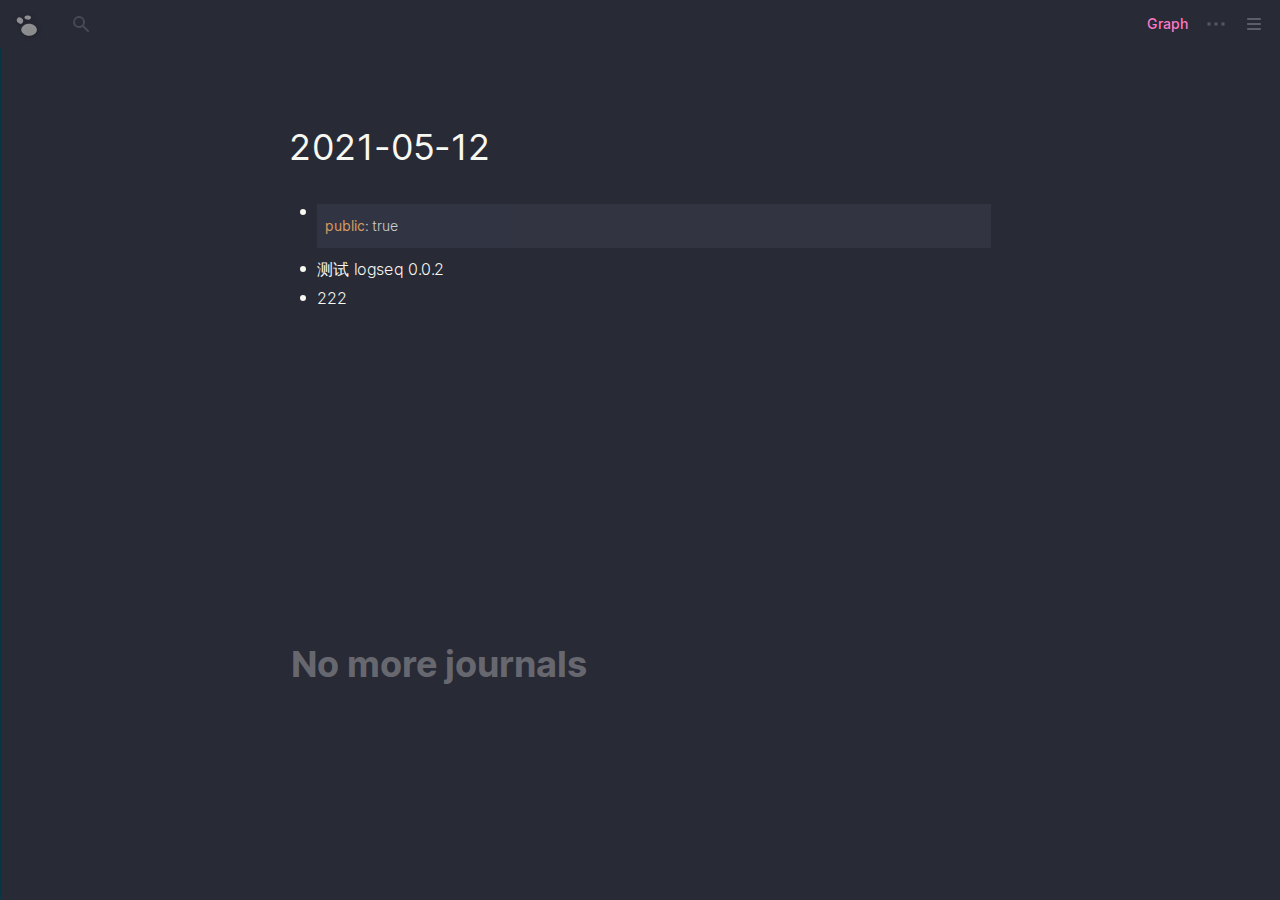
==== commit e8d00296: "auto commit" ====
--- a/index.html
+++ b/index.html
@@ -1,5 +1,5 @@
 <!DOCTYPE html>
-<head><meta charset="utf-8" /><meta content="minimum-scale=1, initial-scale=1, width=device-width, shrink-to-fit=no" name="viewport" /><link href="/static/css/style.css" rel="stylesheet" type="text/css" /><link href="/static/img/logo.png" rel="shortcut icon" type="image/png" /><link href="/static/img/logo.png" rel="shortcut icon" sizes="192x192" /><link href="/static/img/logo.png" rel="apple-touch-icon" /><meta name="apple-mobile-web-app-title" /><meta content="yes" name="apple-mobile-web-app-capable" /><meta content="yes" name="apple-touch-fullscreen" /><meta content="black-translucent" name="apple-mobile-web-app-status-bar-style" /><meta content="yes" name="mobile-web-app-capable" /><meta property="og:title" /><meta content="site" property="og:type" /><meta content="/static/img/logo.png" property="og:image" /><meta property="og:description" /><title></title><meta property="og:site_name" /><meta /></head><body><div id="root"></div><script>window.logseq_db="[&quot;~#&apos;&quot;,null]"</script><script>window.logseq_state="{:ui/theme \"dark\", :ui/cycle-collapse :show-all, :ui/sidebar-collapsed-blocks {}, :ui/show-recent? false, :config {\"local\" {:git-pull-secs 60, :default-templates {:journals \"\"}, :macros {}, :preferred-workflow :now, :ui/show-brackets? false, :commands [], :hidden [], :default-queries {:journals [{:title \"🔨 NOW\", :query [:find (pull ?h [*]) :in $ ?start ?today :where [?h :block/marker ?marker] [?h :block/page ?p] [?p :page/journal? true] [?p :page/journal-day ?d] [(>= ?d ?start)] [(<= ?d ?today)] [(contains? #{\"NOW\" \"DOING\"} ?marker)]], :inputs [:14d :today], :result-transform (fn [result] (sort-by (fn [h] (get h :block/priority \"Z\")) result)), :collapsed? false} {:title \"📅 NEXT\", :query [:find (pull ?h [*]) :in $ ?start ?next :where [?h :block/marker ?marker] [?h :block/ref-pages ?p] [?p :page/journal? true] [?p :page/journal-day ?d] [(> ?d ?start)] [(< ?d ?next)] [(contains? #{\"NOW\" \"LATER\" \"TODO\"} ?marker)]], :inputs [:today :7d-after], :collapsed? false}]}, :git-push-secs 10, :git-auto-push true, :date-formatter \"yyyy-MM-dd\"}}}"</script><script type="text/javascript">// Single Page Apps for GitHub Pages
+<head><meta charset="utf-8" /><meta content="minimum-scale=1, initial-scale=1, width=device-width, shrink-to-fit=no" name="viewport" /><link href="/static/css/style.css" rel="stylesheet" type="text/css" /><link href="/static/img/logo.png" rel="shortcut icon" type="image/png" /><link href="/static/img/logo.png" rel="shortcut icon" sizes="192x192" /><link href="/static/img/logo.png" rel="apple-touch-icon" /><meta name="apple-mobile-web-app-title" /><meta content="yes" name="apple-mobile-web-app-capable" /><meta content="yes" name="apple-touch-fullscreen" /><meta content="black-translucent" name="apple-mobile-web-app-status-bar-style" /><meta content="yes" name="mobile-web-app-capable" /><meta property="og:title" /><meta content="site" property="og:type" /><meta content="/static/img/logo.png" property="og:image" /><meta property="og:description" /><title></title><meta property="og:site_name" /><meta /></head><body><div id="root"></div><script>window.logseq_db="[&quot;~#datascript/DB&quot;,[&quot;^ &quot;,&quot;~:schema&quot;,[&quot;^ &quot;,&quot;~:db/encryption-keys&quot;,[&quot;^ &quot;],&quot;~:file/content&quot;,[&quot;^ &quot;],&quot;~:git/status&quot;,[&quot;^ &quot;],&quot;~:repo/cloned?&quot;,[&quot;^ &quot;],&quot;~:block/alias&quot;,[&quot;^ &quot;,&quot;~:db/valueType&quot;,&quot;~:db.type/ref&quot;,&quot;~:db/cardinality&quot;,&quot;~:db.cardinality/many&quot;],&quot;~:git/error&quot;,[&quot;^ &quot;],&quot;~:block/pre-block?&quot;,[&quot;^ &quot;],&quot;~:git/last-pulled-at&quot;,[&quot;^ &quot;],&quot;~:block/uuid&quot;,[&quot;^ &quot;,&quot;~:db/unique&quot;,&quot;~:db.unique/identity&quot;],&quot;~:repo/url&quot;,[&quot;^ &quot;,&quot;^?&quot;,&quot;^@&quot;],&quot;~:block/priority&quot;,[&quot;^ &quot;],&quot;~:block/properties&quot;,[&quot;^ &quot;],&quot;~:block/journal?&quot;,[&quot;^ &quot;],&quot;~:block/updated-at&quot;,[&quot;^ &quot;],&quot;~:block/repeated?&quot;,[&quot;^ &quot;],&quot;~:db/type&quot;,[&quot;^ &quot;],&quot;~:file/handle&quot;,[&quot;^ &quot;],&quot;~:block/left&quot;,[&quot;^ &quot;,&quot;^7&quot;,&quot;^8&quot;],&quot;~:block/refs&quot;,[&quot;^ &quot;,&quot;^7&quot;,&quot;^8&quot;,&quot;^9&quot;,&quot;^:&quot;],&quot;~:block/scheduled&quot;,[&quot;^ &quot;],&quot;~:me/avatar&quot;,[&quot;^ &quot;],&quot;~:db/encrypted?&quot;,[&quot;^ &quot;],&quot;~:block/created-at&quot;,[&quot;^ &quot;],&quot;~:block/deadline&quot;,[&quot;^ &quot;],&quot;~:block/body&quot;,[&quot;^ &quot;],&quot;~:me/name&quot;,[&quot;^ &quot;],&quot;~:block/meta&quot;,[&quot;^ &quot;],&quot;~:block/journal-day&quot;,[&quot;^ &quot;],&quot;~:block/format&quot;,[&quot;^ &quot;],&quot;~:block/level&quot;,[&quot;^ &quot;],&quot;~:block/tags&quot;,[&quot;^ &quot;,&quot;^7&quot;,&quot;^8&quot;,&quot;^9&quot;,&quot;^:&quot;],&quot;~:block/title&quot;,[&quot;^ &quot;],&quot;~:block/content&quot;,[&quot;^ &quot;],&quot;~:recent/pages&quot;,[&quot;^ &quot;],&quot;~:db/ident&quot;,[&quot;^ &quot;,&quot;^?&quot;,&quot;^@&quot;],&quot;~:block/path-refs&quot;,[&quot;^ &quot;,&quot;^7&quot;,&quot;^8&quot;,&quot;^9&quot;,&quot;^:&quot;],&quot;~:block/parent&quot;,[&quot;^ &quot;,&quot;^7&quot;,&quot;^8&quot;],&quot;~:block/type&quot;,[&quot;^ &quot;],&quot;~:me/email&quot;,[&quot;^ &quot;],&quot;~:block/page&quot;,[&quot;^ &quot;,&quot;^7&quot;,&quot;^8&quot;,&quot;~:db/index&quot;,true],&quot;~:block/name&quot;,[&quot;^ &quot;,&quot;^?&quot;,&quot;^@&quot;],&quot;~:file/path&quot;,[&quot;^ &quot;,&quot;^?&quot;,&quot;^@&quot;],&quot;~:block/file&quot;,[&quot;^ &quot;,&quot;^7&quot;,&quot;^8&quot;],&quot;~:block/marker&quot;,[&quot;^ &quot;],&quot;~:block/original-name&quot;,[&quot;^ &quot;,&quot;^?&quot;,&quot;^@&quot;],&quot;~:schema/version&quot;,[&quot;^ &quot;]],&quot;~:datoms&quot;,[&quot;~#list&quot;,[[&quot;~#datascript/Datom&quot;,[1,&quot;^1:&quot;,&quot;0.0.2&quot;,536870913]],[&quot;^1=&quot;,[14,&quot;^3&quot;,&quot;---\\npublic: true\\n---\\n&lt;div class=\\\\\\&quot;logseq-tools-calendar\\\\\\&quot;&gt;&lt;h2&gt;五月 2021&lt;/h2&gt;\\n&lt;table&gt;&lt;thead&gt;&lt;tr&gt;&lt;th&gt;周一&lt;/th&gt;&lt;th&gt;周二&lt;/th&gt;&lt;th&gt;周三&lt;/th&gt;&lt;th&gt;周四&lt;/th&gt;&lt;th&gt;周五&lt;/th&gt;&lt;th&gt;周六&lt;/th&gt;&lt;th&gt;周日&lt;/th&gt;&lt;/tr&gt;&lt;/thead&gt;&lt;tbody&gt;&lt;tr&gt;&lt;td class=\\\\\\&quot;outofmonth\\\\\\&quot;&gt;&lt;a data-ref=\\\\\\&quot;2021-04-26\\\\\\&quot; href=\\\\\\&quot;#/page/2021-04-26\\\\\\&quot; class=\\\\\\&quot;page-ref\\\\\\&quot;&gt;26&lt;/a&gt;&lt;/td&gt;&lt;td class=\\\\\\&quot;outofmonth\\\\\\&quot;&gt;&lt;a data-ref=\\\\\\&quot;2021-04-27\\\\\\&quot; href=\\\\\\&quot;#/page/2021-04-27\\\\\\&quot; class=\\\\\\&quot;page-ref\\\\\\&quot;&gt;27&lt;/a&gt;&lt;/td&gt;&lt;td class=\\\\\\&quot;outofmonth\\\\\\&quot;&gt;&lt;a data-ref=\\\\\\&quot;2021-04-28\\\\\\&quot; href=\\\\\\&quot;#/page/2021-04-28\\\\\\&quot; class=\\\\\\&quot;page-ref\\\\\\&quot;&gt;28&lt;/a&gt;&lt;/td&gt;&lt;td class=\\\\\\&quot;outofmonth\\\\\\&quot;&gt;&lt;a data-ref=\\\\\\&quot;2021-04-29\\\\\\&quot; href=\\\\\\&quot;#/page/2021-04-29\\\\\\&quot; class=\\\\\\&quot;page-ref\\\\\\&quot;&gt;29&lt;/a&gt;&lt;/td&gt;&lt;td class=\\\\\\&quot;outofmonth\\\\\\&quot;&gt;&lt;a data-ref=\\\\\\&quot;2021-04-30\\\\\\&quot; href=\\\\\\&quot;#/page/2021-04-30\\\\\\&quot; class=\\\\\\&quot;page-ref\\\\\\&quot;&gt;30&lt;/a&gt;&lt;/td&gt;&lt;td&gt;&lt;a data-ref=\\\\\\&quot;2021-05-01\\\\\\&quot; href=\\\\\\&quot;#/page/2021-05-01\\\\\\&quot; class=\\\\\\&quot;page-ref\\\\\\&quot;&gt;1&lt;/a&gt;&lt;/td&gt;&lt;td&gt;&lt;a data-ref=\\\\\\&quot;2021-05-02\\\\\\&quot; href=\\\\\\&quot;#/page/2021-05-02\\\\\\&quot; class=\\\\\\&quot;page-ref\\\\\\&quot;&gt;2&lt;/a&gt;&lt;/td&gt;&lt;/tr&gt;&lt;tr&gt;&lt;td&gt;&lt;a data-ref=\\\\\\&quot;2021-05-03\\\\\\&quot; href=\\\\\\&quot;#/page/2021-05-03\\\\\\&quot; class=\\\\\\&quot;page-ref\\\\\\&quot;&gt;3&lt;/a&gt;&lt;/td&gt;&lt;td&gt;&lt;a data-ref=\\\\\\&quot;2021-05-04\\\\\\&quot; href=\\\\\\&quot;#/page/2021-05-04\\\\\\&quot; class=\\\\\\&quot;page-ref\\\\\\&quot;&gt;4&lt;/a&gt;&lt;/td&gt;&lt;td&gt;&lt;a data-ref=\\\\\\&quot;2021-05-05\\\\\\&quot; href=\\\\\\&quot;#/page/2021-05-05\\\\\\&quot; class=\\\\\\&quot;page-ref\\\\\\&quot;&gt;5&lt;/a&gt;&lt;/td&gt;&lt;td&gt;&lt;a data-ref=\\\\\\&quot;2021-05-06\\\\\\&quot; href=\\\\\\&quot;#/page/2021-05-06\\\\\\&quot; class=\\\\\\&quot;page-ref\\\\\\&quot;&gt;6&lt;/a&gt;&lt;/td&gt;&lt;td&gt;&lt;a data-ref=\\\\\\&quot;2021-05-07\\\\\\&quot; href=\\\\\\&quot;#/page/2021-05-07\\\\\\&quot; class=\\\\\\&quot;page-ref\\\\\\&quot;&gt;7&lt;/a&gt;&lt;/td&gt;&lt;td&gt;&lt;a data-ref=\\\\\\&quot;2021-05-08\\\\\\&quot; href=\\\\\\&quot;#/page/2021-05-08\\\\\\&quot; class=\\\\\\&quot;page-ref\\\\\\&quot;&gt;8&lt;/a&gt;&lt;/td&gt;&lt;td&gt;&lt;a data-ref=\\\\\\&quot;2021-05-09\\\\\\&quot; href=\\\\\\&quot;#/page/2021-05-09\\\\\\&quot; class=\\\\\\&quot;page-ref\\\\\\&quot;&gt;9&lt;/a&gt;&lt;/td&gt;&lt;/tr&gt;&lt;tr&gt;&lt;td&gt;&lt;a data-ref=\\\\\\&quot;2021-05-10\\\\\\&quot; href=\\\\\\&quot;#/page/2021-05-10\\\\\\&quot; class=\\\\\\&quot;page-ref\\\\\\&quot;&gt;10&lt;/a&gt;&lt;/td&gt;&lt;td&gt;&lt;a data-ref=\\\\\\&quot;2021-05-11\\\\\\&quot; href=\\\\\\&quot;#/page/2021-05-11\\\\\\&quot; class=\\\\\\&quot;page-ref\\\\\\&quot;&gt;11&lt;/a&gt;&lt;/td&gt;&lt;td&gt;&lt;a data-ref=\\\\\\&quot;2021-05-12\\\\\\&quot; href=\\\\\\&quot;#/page/2021-05-12\\\\\\&quot; class=\\\\\\&quot;page-ref\\\\\\&quot;&gt;12&lt;/a&gt;&lt;/td&gt;&lt;td&gt;&lt;a data-ref=\\\\\\&quot;2021-05-13\\\\\\&quot; href=\\\\\\&quot;#/page/2021-05-13\\\\\\&quot; class=\\\\\\&quot;page-ref\\\\\\&quot;&gt;13&lt;/a&gt;&lt;/td&gt;&lt;td&gt;&lt;a data-ref=\\\\\\&quot;2021-05-14\\\\\\&quot; href=\\\\\\&quot;#/page/2021-05-14\\\\\\&quot; class=\\\\\\&quot;page-ref\\\\\\&quot;&gt;14&lt;/a&gt;&lt;/td&gt;&lt;td&gt;&lt;a data-ref=\\\\\\&quot;2021-05-15\\\\\\&quot; href=\\\\\\&quot;#/page/2021-05-15\\\\\\&quot; class=\\\\\\&quot;page-ref\\\\\\&quot;&gt;15&lt;/a&gt;&lt;/td&gt;&lt;td&gt;&lt;a data-ref=\\\\\\&quot;2021-05-16\\\\\\&quot; href=\\\\\\&quot;#/page/2021-05-16\\\\\\&quot; class=\\\\\\&quot;page-ref\\\\\\&quot;&gt;16&lt;/a&gt;&lt;/td&gt;&lt;/tr&gt;&lt;tr&gt;&lt;td&gt;&lt;a data-ref=\\\\\\&quot;2021-05-17\\\\\\&quot; href=\\\\\\&quot;#/page/2021-05-17\\\\\\&quot; class=\\\\\\&quot;page-ref\\\\\\&quot;&gt;17&lt;/a&gt;&lt;/td&gt;&lt;td&gt;&lt;a data-ref=\\\\\\&quot;2021-05-18\\\\\\&quot; href=\\\\\\&quot;#/page/2021-05-18\\\\\\&quot; class=\\\\\\&quot;page-ref\\\\\\&quot;&gt;18&lt;/a&gt;&lt;/td&gt;&lt;td&gt;&lt;a data-ref=\\\\\\&quot;2021-05-19\\\\\\&quot; href=\\\\\\&quot;#/page/2021-05-19\\\\\\&quot; class=\\\\\\&quot;page-ref\\\\\\&quot;&gt;19&lt;/a&gt;&lt;/td&gt;&lt;td&gt;&lt;a data-ref=\\\\\\&quot;2021-05-20\\\\\\&quot; href=\\\\\\&quot;#/page/2021-05-20\\\\\\&quot; class=\\\\\\&quot;page-ref\\\\\\&quot;&gt;20&lt;/a&gt;&lt;/td&gt;&lt;td&gt;&lt;a data-ref=\\\\\\&quot;2021-05-21\\\\\\&quot; href=\\\\\\&quot;#/page/2021-05-21\\\\\\&quot; class=\\\\\\&quot;page-ref\\\\\\&quot;&gt;21&lt;/a&gt;&lt;/td&gt;&lt;td&gt;&lt;a data-ref=\\\\\\&quot;2021-05-22\\\\\\&quot; href=\\\\\\&quot;#/page/2021-05-22\\\\\\&quot; class=\\\\\\&quot;page-ref\\\\\\&quot;&gt;22&lt;/a&gt;&lt;/td&gt;&lt;td&gt;&lt;a data-ref=\\\\\\&quot;2021-05-23\\\\\\&quot; href=\\\\\\&quot;#/page/2021-05-23\\\\\\&quot; class=\\\\\\&quot;page-ref\\\\\\&quot;&gt;23&lt;/a&gt;&lt;/td&gt;&lt;/tr&gt;&lt;tr&gt;&lt;td&gt;&lt;a data-ref=\\\\\\&quot;2021-05-24\\\\\\&quot; href=\\\\\\&quot;#/page/2021-05-24\\\\\\&quot; class=\\\\\\&quot;page-ref\\\\\\&quot;&gt;24&lt;/a&gt;&lt;/td&gt;&lt;td&gt;&lt;a data-ref=\\\\\\&quot;2021-05-25\\\\\\&quot; href=\\\\\\&quot;#/page/2021-05-25\\\\\\&quot; class=\\\\\\&quot;page-ref\\\\\\&quot;&gt;25&lt;/a&gt;&lt;/td&gt;&lt;td&gt;&lt;a data-ref=\\\\\\&quot;2021-05-26\\\\\\&quot; href=\\\\\\&quot;#/page/2021-05-26\\\\\\&quot; class=\\\\\\&quot;page-ref\\\\\\&quot;&gt;26&lt;/a&gt;&lt;/td&gt;&lt;td&gt;&lt;a data-ref=\\\\\\&quot;2021-05-27\\\\\\&quot; href=\\\\\\&quot;#/page/2021-05-27\\\\\\&quot; class=\\\\\\&quot;page-ref\\\\\\&quot;&gt;27&lt;/a&gt;&lt;/td&gt;&lt;td&gt;&lt;a data-ref=\\\\\\&quot;2021-05-28\\\\\\&quot; href=\\\\\\&quot;#/page/2021-05-28\\\\\\&quot; class=\\\\\\&quot;page-ref\\\\\\&quot;&gt;28&lt;/a&gt;&lt;/td&gt;&lt;td&gt;&lt;a data-ref=\\\\\\&quot;2021-05-29\\\\\\&quot; href=\\\\\\&quot;#/page/2021-05-29\\\\\\&quot; class=\\\\\\&quot;page-ref\\\\\\&quot;&gt;29&lt;/a&gt;&lt;/td&gt;&lt;td&gt;&lt;a data-ref=\\\\\\&quot;2021-05-30\\\\\\&quot; href=\\\\\\&quot;#/page/2021-05-30\\\\\\&quot; class=\\\\\\&quot;page-ref\\\\\\&quot;&gt;30&lt;/a&gt;&lt;/td&gt;&lt;/tr&gt;&lt;tr&gt;&lt;td&gt;&lt;a data-ref=\\\\\\&quot;2021-05-31\\\\\\&quot; href=\\\\\\&quot;#/page/2021-05-31\\\\\\&quot; class=\\\\\\&quot;page-ref\\\\\\&quot;&gt;31&lt;/a&gt;&lt;/td&gt;&lt;td class=\\\\\\&quot;outofmonth\\\\\\&quot;&gt;&lt;a data-ref=\\\\\\&quot;2021-06-01\\\\\\&quot; href=\\\\\\&quot;#/page/2021-06-01\\\\\\&quot; class=\\\\\\&quot;page-ref\\\\\\&quot;&gt;1&lt;/a&gt;&lt;/td&gt;&lt;td class=\\\\\\&quot;outofmonth\\\\\\&quot;&gt;&lt;a data-ref=\\\\\\&quot;2021-06-02\\\\\\&quot; href=\\\\\\&quot;#/page/2021-06-02\\\\\\&quot; class=\\\\\\&quot;page-ref\\\\\\&quot;&gt;2&lt;/a&gt;&lt;/td&gt;&lt;td class=\\\\\\&quot;outofmonth\\\\\\&quot;&gt;&lt;a data-ref=\\\\\\&quot;2021-06-03\\\\\\&quot; href=\\\\\\&quot;#/page/2021-06-03\\\\\\&quot; class=\\\\\\&quot;page-ref\\\\\\&quot;&gt;3&lt;/a&gt;&lt;/td&gt;&lt;td class=\\\\\\&quot;outofmonth\\\\\\&quot;&gt;&lt;a data-ref=\\\\\\&quot;2021-06-04\\\\\\&quot; href=\\\\\\&quot;#/page/2021-06-04\\\\\\&quot; class=\\\\\\&quot;page-ref\\\\\\&quot;&gt;4&lt;/a&gt;&lt;/td&gt;&lt;td class=\\\\\\&quot;outofmonth\\\\\\&quot;&gt;&lt;a data-ref=\\\\\\&quot;2021-06-05\\\\\\&quot; href=\\\\\\&quot;#/page/2021-06-05\\\\\\&quot; class=\\\\\\&quot;page-ref\\\\\\&quot;&gt;5&lt;/a&gt;&lt;/td&gt;&lt;td class=\\\\\\&quot;outofmonth\\\\\\&quot;&gt;&lt;a data-ref=\\\\\\&quot;2021-06-06\\\\\\&quot; href=\\\\\\&quot;#/page/2021-06-06\\\\\\&quot; class=\\\\\\&quot;page-ref\\\\\\&quot;&gt;6&lt;/a&gt;&lt;/td&gt;&lt;/tr&gt;&lt;/tbody&gt;&lt;/table&gt;&lt;/div&gt;\\n&quot;,536870916]],[&quot;^1=&quot;,[14,&quot;~:file/last-modified-at&quot;,&quot;~m1620766710000&quot;,536870916]],[&quot;^1=&quot;,[14,&quot;^16&quot;,&quot;E:/SourceTree_workspace/logseq_pub_01/pages/contents.md&quot;,536870916]],[&quot;^1=&quot;,[14,&quot;~:file/size&quot;,4211,536870916]],[&quot;^1=&quot;,[15,&quot;^3&quot;,&quot;- 测试 logseq 0.0.2&quot;,536870916]],[&quot;^1=&quot;,[15,&quot;^1&gt;&quot;,&quot;~m1620796564356&quot;,536870926]],[&quot;^1=&quot;,[15,&quot;^16&quot;,&quot;E:/SourceTree_workspace/logseq_pub_01/journals/2021_05_12.md&quot;,536870916]],[&quot;^1=&quot;,[15,&quot;^1?&quot;,21,536870916]],[&quot;^1=&quot;,[16,&quot;^3&quot;,&quot;---\\ntitle: logseq\\npublic: false\\n---\\n\\n- 使用logseq发布个人博客\\n    - 方案一，使用已有平台[[vercel]]发布博客\\n    - 方案二，自己购买[[云服务器]]搭建博客平台\\n    - 步骤：\\n        - 首先你得有自己的笔记仓库。一般情况下这个仓库习惯上关联github，gitee等代码管理仓库。如果您从未使用过logseq，想要快速入手请看另一篇文章，logseq手把手入门保姆级教程。\\n        - 这里就假定您已经有一个仓库，并且也写了一些笔记。下面的步骤将以此为起点展开。\\n        - 1.在客户端中，将本page设置为public ，操作为在页面右上角的  ...--&gt;【导出html时发布本页面】，此时你会发现本页面最上方多了一个 `public: true` ，这代表着你一会儿导出html时，本页面会被作为公开页面导出。\\n        - 2.导出库中的 public为**true**的页面，做为公开博客页面。 操作为在客户端的右上角  **...--&gt;导出--&gt;Export public pages**\\n        - 3. 导出到哪里呢？\\n            - github中，您专门用来存放博客页面的仓库（**注意**：和笔记仓库**不是同一个**）,所以如果您还没有博客仓库，这里建议随手建一个，也很简单，不熟悉操作的，可以看另一篇文章。\\n        - 4. 本地笔记通过git同步到github，两种方法：\\n            - 手动同步，依次在本地仓库执行git命令：\\n              ```shell\\n              git add .\\n              git commit -m \\&quot;xxx\\&quot;\\n              git push origin master\\n              ```\\n            - windows端 自动同步（**推荐**）\\n                - 使用[logseq/git-auto](https://github.com/logseq/git-auto)，方法已经有论坛朋友写了教程，大家可以[这里](https://cn.logseq.com/t/topic/397)。有什么不清楚的，可以在论坛提问，看见了问题，我有空也会回复帖子。\\n        - 5. 将github托管的页面发布为博客\\n            - 此时，你的笔记已经同步到GitHub上了，这时你可以通过 vercel发布博客，也可以自己搭建服务器发布博客。vercel特点就是易上手，门槛低，适合小白入门，缺点也很明显，1. 如果自定义域名，由于ICP备案问题，随时可能被封。2.后面logseq会有很多插件开发出来，可以想象很多功能并不是纯静态页面，需要动态环境支持，此时就需要自己搭建一个服务器环境，好在目前大家都在自建博客服务器，教程也很多，腾讯云和阿里云的服务器也很便宜（100元左右一年），搭建个人博客足够用了，需要的是花费半天的时间照着教程做，一样可以达到一劳永逸全自动化部署的效果，搭建博客的过程中学到的服务器相关技能也是可以在很多场合用的，一石二鸟。\\n                - vercel部署 logseq博客，看这里\\n                - 自建服务器搭建博客，看这里\\n            - 关于域名\\n                - 域名购买\\n                - 域名ICP备案\\n                    - ICP备案要求你必须拥有一个云服务器，所以你得购买过一个云服务器。\\n                    - 提交备案前，到备案通过前，需要将所有已经在解析的域名统统暂停解析。（不需要删除DNS解析，只需要暂停解析）\\n                    - 先提交给你的云服务器商，云服务器商会将你的备案主题信息和网站信息提交给你所在省份的通讯管理局，简称管局。一般2个工作日就会有结果。\\n                - DNS解析域名\\n                - 如果家里有NAS作为网页服务器，并且也获得了公网IP，并且你不担心域名备案会被撤销，那么你可以通过DDNS将网站服务器设在自己家里，注意：这样做有很大被封域名的风险，且比较耗电（你家的主机必须常开机）。\\n            -\\n-&quot;,536870916]],[&quot;^1=&quot;,[16,&quot;^1&gt;&quot;,&quot;~m1620766710000&quot;,536870916]],[&quot;^1=&quot;,[16,&quot;^16&quot;,&quot;E:/SourceTree_workspace/logseq_pub_01/pages/logseq.md&quot;,536870916]],[&quot;^1=&quot;,[16,&quot;^1?&quot;,3909,536870916]],[&quot;^1=&quot;,[17,&quot;^3&quot;,&quot;{;; Currently, we support either \\&quot;Markdown\\&quot; or \\&quot;Org\\&quot;.\\n ;; This can overwrite your global preference so that\\n ;; maybe your personal preferred format is Org but you&apos;d\\n ;; need to use Markdown for some projects.\\n ;; :preferred-format \\&quot;\\&quot;\\n \\n ;; Preferred workflow style. \\n ;; Value is either \\&quot;:now\\&quot; for NOW/LATER style,\\n ;; or \\&quot;:todo\\&quot; for TODO/DOING style.\\n :preferred-workflow :now\\n\\n ;; Git settings\\n :git-pull-secs 60\\n :git-push-secs 10\\n :git-auto-push true\\n\\n ;; The app will ignore those directories or files.\\n ;; E.g. \\&quot;/archived\\&quot; \\&quot;/test.md\\&quot;\\n :hidden []\\n\\n ;; When creating the new journal page, the app will use your template content here.\\n ;; Example for Markdown users: \\&quot;## [[Work]]\\\\n###\\\\n## [[Family]]\\\\n###\\\\n\\n ;; Example for Org mode users: \\&quot;** [[Work]]\\\\n***\\\\n** [[Family]]\\\\n***\\\\n\\n :default-templates\\n {:journals \\&quot;\\&quot;}\\n\\n ;; The app will show those queries in today&apos;s journal page,\\n ;; the \\&quot;NOW\\&quot; query asks the tasks which need to be finished \\&quot;now\\&quot;,\\n ;; the \\&quot;NEXT\\&quot; query asks the future tasks.\\n :default-queries\\n {:journals\\n  [{:title \\&quot;🔨 NOW\\&quot;\\n    :query [:find (pull ?h [*])\\n            :in $ ?start ?today\\n            :where\\n            [?h :block/marker ?marker]\\n            [?h :block/page ?p]\\n            [?p :page/journal? true]\\n            [?p :page/journal-day ?d]\\n            [(&gt;= ?d ?start)]\\n            [(&lt;= ?d ?today)]\\n            [(contains? #{\\&quot;NOW\\&quot; \\&quot;DOING\\&quot;} ?marker)]]\\n    :inputs [:14d :today]\\n    :result-transform (fn [result]\\n                        (sort-by (fn [h]\\n                                   (get h :block/priority \\&quot;Z\\&quot;)) result))\\n    :collapsed? false}\\n   {:title \\&quot;📅 NEXT\\&quot;\\n    :query [:find (pull ?h [*])\\n            :in $ ?start ?next\\n            :where\\n            [?h :block/marker ?marker]\\n            [?h :block/ref-pages ?p]\\n            [?p :page/journal? true]\\n            [?p :page/journal-day ?d]\\n            [(&gt; ?d ?start)]\\n            [(&lt; ?d ?next)]\\n            [(contains? #{\\&quot;NOW\\&quot; \\&quot;LATER\\&quot; \\&quot;TODO\\&quot;} ?marker)]]\\n    :inputs [:today :7d-after]\\n    :collapsed? false}]}\\n\\n ;; Add your own commands to speedup.\\n ;; E.g. [[\\&quot;js\\&quot; \\&quot;Javascript\\&quot;]]\\n :commands\\n []\\n\\n ;; Macros replace texts and will make you more productive.\\n ;; For example:\\n ;; Add this to the macros below:\\n ;; {\\&quot;poem\\&quot; \\&quot;Rose is $1, violet&apos;s $2. Life&apos;s ordered: Org assists you.\\&quot;}\\n ;; input \\&quot;{{{poem red,blue}}}\\&quot;\\n ;; becomes\\n ;; Rose is red, violet&apos;s blue. Life&apos;s ordered: Org assists you.\\n :macros {}\\n :date-formatter \\&quot;yyyy-MM-dd\\&quot;\\n :ui/show-brackets? false}\\n&quot;,536870916]],[&quot;^1=&quot;,[17,&quot;^1&gt;&quot;,&quot;~m1620796454972&quot;,536870916]],[&quot;^1=&quot;,[17,&quot;^16&quot;,&quot;E:/SourceTree_workspace/logseq_pub_01/logseq/config.edn&quot;,536870916]],[&quot;^1=&quot;,[17,&quot;^1?&quot;,2456,536870916]],[&quot;^1=&quot;,[18,&quot;^3&quot;,&quot;---\\ntitle: 云服务器\\npublic: true\\n---\\n\\n- [[腾讯云]]\\n    - [轻量应用服务器Lighthouse](https://cloud.tencent.com/act/cps/redirect?redirect=1079&amp;cps_key=fd8b8a8fd8a0a587ec79033b06592311&amp;from=console)\\n    - [对象存储COS资源包](https://cloud.tencent.com/act/cps/redirect?redirect=1020&amp;cps_key=fd8b8a8fd8a0a587ec79033b06592311&amp;from=console)，一般用作图床\\n- [[阿里云]]\\n-&quot;,536870916]],[&quot;^1=&quot;,[18,&quot;^1&gt;&quot;,&quot;~m1620766710000&quot;,536870916]],[&quot;^1=&quot;,[18,&quot;^16&quot;,&quot;E:/SourceTree_workspace/logseq_pub_01/pages/云服务器.md&quot;,536870916]],[&quot;^1=&quot;,[18,&quot;^1?&quot;,393,536870916]],[&quot;^1=&quot;,[19,&quot;^3&quot;,&quot;---\\ntitle: 阿里云\\npublic: true\\n---\\n\\n-&quot;,536870916]],[&quot;^1=&quot;,[19,&quot;^1&gt;&quot;,&quot;~m1620766710000&quot;,536870916]],[&quot;^1=&quot;,[19,&quot;^16&quot;,&quot;E:/SourceTree_workspace/logseq_pub_01/pages/阿里云.md&quot;,536870916]],[&quot;^1=&quot;,[19,&quot;^1?&quot;,40,536870916]],[&quot;^1=&quot;,[20,&quot;^3&quot;,&quot;{}&quot;,536870916]],[&quot;^1=&quot;,[20,&quot;^1&gt;&quot;,&quot;~m1619511528179&quot;,536870916]],[&quot;^1=&quot;,[20,&quot;^16&quot;,&quot;E:/SourceTree_workspace/logseq_pub_01/logseq/metadata.edn&quot;,536870916]],[&quot;^1=&quot;,[20,&quot;^1?&quot;,2,536870916]],[&quot;^1=&quot;,[21,&quot;^3&quot;,&quot;---\\npublic: true\\ntitle: 2021-04-27\\n---\\n\\n- [[logseq]]\\n-&quot;,536870916]],[&quot;^1=&quot;,[21,&quot;^1&gt;&quot;,&quot;~m1620766710000&quot;,536870916]],[&quot;^1=&quot;,[21,&quot;^16&quot;,&quot;E:/SourceTree_workspace/logseq_pub_01/journals/2021_04_27.md&quot;,536870916]],[&quot;^1=&quot;,[21,&quot;^1?&quot;,54,536870916]],[&quot;^1=&quot;,[22,&quot;^3&quot;,&quot;---\\ntitle: 腾讯云\\npublic: true\\n---\\n\\n-&quot;,536870916]],[&quot;^1=&quot;,[22,&quot;^1&gt;&quot;,&quot;~m1620766710000&quot;,536870916]],[&quot;^1=&quot;,[22,&quot;^16&quot;,&quot;E:/SourceTree_workspace/logseq_pub_01/pages/腾讯云.md&quot;,536870916]],[&quot;^1=&quot;,[22,&quot;^1?&quot;,40,536870916]],[&quot;^1=&quot;,[23,&quot;^3&quot;,&quot;---\\ntitle: 2021-04-30\\npublic: true\\n---\\n\\n- [[隔音窗]]&quot;,536870916]],[&quot;^1=&quot;,[23,&quot;^1&gt;&quot;,&quot;~m1620766710000&quot;,536870916]],[&quot;^1=&quot;,[23,&quot;^16&quot;,&quot;E:/SourceTree_workspace/logseq_pub_01/journals/2021_04_30.md&quot;,536870916]],[&quot;^1=&quot;,[23,&quot;^1?&quot;,55,536870916]],[&quot;^1=&quot;,[24,&quot;^3&quot;,&quot;---\\ntitle: 2021-05-05\\npublic: true\\n---\\n\\n- [[隔音窗]]  合同中体现的参数&quot;,536870916]],[&quot;^1=&quot;,[24,&quot;^1&gt;&quot;,&quot;~m1620766710000&quot;,536870916]],[&quot;^1=&quot;,[24,&quot;^16&quot;,&quot;E:/SourceTree_workspace/logseq_pub_01/journals/2021_05_05.md&quot;,536870916]],[&quot;^1=&quot;,[24,&quot;^1?&quot;,81,536870916]],[&quot;^1=&quot;,[25,&quot;^3&quot;,&quot;---\\ntitle: 隔音窗\\npublic: true\\n---\\n\\n- 一、断桥铝型材\\n    - 品牌 建华、 型号 75、 铝材厚度 &gt;=1.4mm\\n- 二、窗扇\\n    - 个数 1个、 宽度 65cm、圆角类型: 插接圆角\\n    - 开合方式： 内倒 +  平开\\n    - **五金配件：**\\n        - 平开五金配件\\n        - 内倒五金配件\\n        - 把手\\n- 三、玻璃\\n    - 钢化玻璃\\n        - 品牌? ，厚度5 mm\\n        -\\n          #+BEGIN_TIP\\n          **带3C标识码**的钢化玻璃\\n          #+END_TIP\\n    - PVB夹层玻璃\\n        -\\n          #+BEGIN_TIP\\n          一定用 **干法PVB**\\n          #+END_TIP\\n        - 玻璃厚度 5mm\\n        - PVB层厚度 1.4mm pvb片\\n- 四、胶水\\n    - 中空层胶水的 品牌，型号 ?\\n    - 窗宽与墙壁密封用的胶水，品牌、型号 ?&quot;,536870916]],[&quot;^1=&quot;,[25,&quot;^1&gt;&quot;,&quot;~m1620766710000&quot;,536870916]],[&quot;^1=&quot;,[25,&quot;^16&quot;,&quot;E:/SourceTree_workspace/logseq_pub_01/pages/隔音窗.md&quot;,536870916]],[&quot;^1=&quot;,[25,&quot;^1?&quot;,787,536870916]],[&quot;^1=&quot;,[26,&quot;^3&quot;,&quot;@import url(\\&quot;https://fonts.googleapis.com/css2?family=Fira+Code:wght@300;400;500;700&amp;family=Fira+Sans:ital,wght@0,300;0,400;0,500;0,700;1,300;1,400;1,500;1,700&amp;display=swap\\&quot;);\\r\\n\\r\\n:root {\\r\\n  --background: #282a36;\\r\\n  --light-background: #343746;\\r\\n  --lighter-background: #424450;\\r\\n  --dark-background: #21222c;\\r\\n  --darker-background: #191a21;\\r\\n  --foreground: #f8f8f2;\\r\\n  --current-line: #44475a;\\r\\n  --comment: #6272a4;\\r\\n  --white: var(--foreground);\\r\\n  --white-hover: #f8f8f280;\\r\\n  --red: #ff5555;\\r\\n  --orange: #ffb86c;\\r\\n  --yellow: #f1fa8c;\\r\\n  --green: #50fa7b;\\r\\n  --purple: #bd93f9;\\r\\n  --purple-hover: #bf93f980;\\r\\n  --cyan: #8be9fd;\\r\\n  --cyan-hover: #8be9fd80;\\r\\n  --pink: #ff79c6;\\r\\n  --pink-hover: #ff79c680;\\r\\n\\r\\n  --ls-tag-text-opacity: 0.8;\\r\\n  --ls-tag-text-hover-opacity: 0.8;\\r\\n  --ls-page-text-size: 16px;\\r\\n  --ls-page-title-size: 36px;\\r\\n  --ls-font-family: \\&quot;Fira Sans\\&quot;;\\r\\n  --ls-font-weight: 300;\\r\\n  --ls-font-letter-spacing: 0.002em;\\r\\n  --ls-font-line-height: 1.5;\\r\\n\\r\\n  --ls-border-radius-low: 3px;\\r\\n  --ls-border-radius-medium: 6px;\\r\\n}\\r\\n\\r\\n.dark-theme,\\r\\nhtml[data-theme=\\&quot;dark\\&quot;] {\\r\\n  --ls-primary-background-color: var(--background);\\r\\n  --ls-secondary-background-color: var(--dark-background);\\r\\n  --ls-tertiary-background-color: var(--light-background);\\r\\n  --ls-quaternary-background-color: var(--light-background);\\r\\n  --ls-quinary-background-color: var(--darker-background);\\r\\n\\r\\n  --ls-active-primary-color: var(--foreground);\\r\\n  --ls-active-secondary-color: var(--foreground);\\r\\n\\r\\n  --ls-primary-text-color: var(--foreground);\\r\\n  --ls-secondary-text-color: var(--white-hover);\\r\\n\\r\\n  --ls-search-background-color: var(--background);\\r\\n  --ls-border-color: var(--comment);\\r\\n  --ls-secondary-border-color: var(--ls-border-color);\\r\\n  --ls-menu-hover-color: var(--light-background);\\r\\n  --ls-table-tr-even-background-color: var(--light-background);\\r\\n\\r\\n  --ls-head-text-color: var(--foreground);\\r\\n  --ls-title-text-color: var(--foreground);\\r\\n\\r\\n  --ls-link-text-color: var(--pink);\\r\\n  --ls-link-text-hover-color: var(--pink-hover);\\r\\n\\r\\n  --ls-link-ref-text-color: var(--pink);\\r\\n  --ls-link-ref-text-hover-color: var(--pink-hover);\\r\\n  --ls-block-ref-link-text-color: var(--ls-border-color);\\r\\n\\r\\n  --ls-tag-text-color: var(--purple);\\r\\n  --ls-tag-text-hover-color: var(--purple-hover);\\r\\n\\r\\n  --ls-block-bullet-border-color: var(--current-line);\\r\\n  --ls-block-bullet-color: var(--foreground);\\r\\n  --ls-block-highlight-color: var(--current-line);\\r\\n  --ls-block-properties-background-color: var(--light-background);\\r\\n\\r\\n  --ls-page-checkbox-color: transparent;\\r\\n  --ls-page-checkbox-border-color: var(--comment);\\r\\n\\r\\n  --ls-page-blockquote-color: var(--foreground);\\r\\n  --ls-page-blockquote-bg-color: var(--light-background);\\r\\n  --ls-page-blockquote-border-color: var(--yellow);\\r\\n\\r\\n  --ls-page-inline-code-color: var(--orange);\\r\\n  --ls-page-inline-code-bg-color: var(--background);\\r\\n\\r\\n  --ls-scrollbar-background-color: var(--background);\\r\\n  --ls-scrollbar-foreground-color: var(--darker-background);\\r\\n  --ls-scrollbar-thumb-hover-color: var(--light-background);\\r\\n\\r\\n  --ls-icon-color: var(--white-hover);\\r\\n  --ls-search-icon-color: var(--white-hover);\\r\\n  --ls-a-chosen-bg: var(--light-background);\\r\\n  --ls-right-sidebar-code-bg-color: var(--light-background);\\r\\n  --ls-selection-background-color: var(--comment);\\r\\n  --ls-slide-background-color: var(--ls-primary-background-color);\\r\\n  --ls-guideline-color: var(--ls-border-color);\\r\\n}\\r\\n\\r\\nhtml,\\r\\nbody {\\r\\n  font-weight: var(--ls-font-weight);\\r\\n  letter-spacing: var(--ls-font-letter-spacing);\\r\\n  line-height: var(--ls-font-line-height);\\r\\n  font-size: var(--ls-page-text-size);\\r\\n  background-color: #282a36;\\r\\n}\\r\\n\\r\\ni {\\r\\n  color: var(--yellow);\\r\\n}\\r\\n\\r\\nb {\\r\\n  color: var(--orange);\\r\\n}\\r\\n\\r\\nmark {\\r\\n  background-color: var(--yellow);\\r\\n}\\r\\n\\r\\n.bg-orange-400 {\\r\\n  background-color: var(--orange);\\r\\n}\\r\\n\\r\\n.bg-green-600 {\\r\\n  background-color: var(--green);\\r\\n}\\r\\n\\r\\n.bg-red-500 {\\r\\n  background-color: var(--red);\\r\\n}\\r\\n\\r\\n.dark-theme .form-checkbox {\\r\\n  border: 1px solid var(--ls-page-checkbox-border-color) !important;\\r\\n  border-radius: var(--ls-border-radius-low) !important;\\r\\n}\\r\\n\\r\\n.external-link {\\r\\n  color: var(--cyan);\\r\\n  text-decoration: none;\\r\\n  border-bottom: none;\\r\\n}\\r\\n\\r\\n.external-link:hover {\\r\\n  color: var(--cyan-hover);\\r\\n}\\r\\n\\r\\nh1.title,\\r\\n.ls-block h1,\\r\\n.ls-block h2,\\r\\n.ls-block h3,\\r\\n.ls-block h4,\\r\\n.ls-block h5,\\r\\n.ls-block h6 {\\r\\n  font-weight: 400;\\r\\n}\\r\\n\\r\\n/* Priority tag styling */\\r\\n.priority {\\r\\n  color: var(--ls-tag-text-color);\\r\\n  opacity: 1 !important;\\r\\n}\\r\\n\\r\\n.priority:hover,\\r\\na.tooltip-priority:hover {\\r\\n  color: var(--ls-tag-text-hover-color);\\r\\n  opacity: 0.5;\\r\\n}\\r\\n\\r\\na.tooltip-priority {\\r\\n  color: var(--ls-tag-text-color);\\r\\n}\\r\\n\\r\\n.Tooltip__label {\\r\\n  background: var(--ls-quinary-background-color);\\r\\n}\\r\\n\\r\\n.Tooltip__label::after {\\r\\n  border-bottom-color: var(--ls-quinary-background-color);\\r\\n}\\r\\n\\r\\n.page-reference .bracket {\\r\\n  color: var(--ls-border-color);\\r\\n  opacity: 0.8;\\r\\n}\\r\\n\\r\\n/*\\r\\n\\r\\n    Name:       Dracula for CodeMirror\\r\\n    Author:     Michael Kaminsky (http://github.com/mkaminsky11)\\r\\n    Adapted by:    Sly Bouhafs\\r\\n\\r\\n\\r\\n    Original dracula color scheme by Zeno Rocha (https://github.com/zenorocha/dracula-theme)\\r\\n    Adapted for logseq\\r\\n\\r\\n*/\\r\\n\\r\\n.CodeMirror {\\r\\n  font-family: \\&quot;FiraCode Nerd Font\\&quot;, \\&quot;Fire Code\\&quot;, monospace;\\r\\n  line-height: 1.2;\\r\\n  background: var(--background);\\r\\n}\\r\\n\\r\\n.cm-s-default.CodeMirror,\\r\\n.cm-s-default .CodeMirror-gutters {\\r\\n  background-color: transparent;\\r\\n  color: var(--white) !important;\\r\\n  border: none;\\r\\n}\\r\\n\\r\\n.extensions__code-lang {\\r\\n  background: var(--light-background);\\r\\n}\\r\\n\\r\\n.cm-s-default.CodeMirror {\\r\\n  border: 5px solid var(--light-background);\\r\\n}\\r\\n\\r\\n.cm-s-default .CodeMirror-gutters {\\r\\n  color: var(--background);\\r\\n}\\r\\n.cm-s-default .CodeMirror-cursor {\\r\\n  border-left: solid thin var(--white);\\r\\n}\\r\\n.cm-s-default .CodeMirror-linenumber {\\r\\n  color: var(--comment);\\r\\n}\\r\\n.cm-s-default .CodeMirror-selected {\\r\\n  background: rgba(255, 255, 255, 0.1);\\r\\n}\\r\\n\\r\\n.cm-s-default .CodeMirror-line {\\r\\n  box-shadow: none;\\r\\n}\\r\\n\\r\\n.cm-s-default .CodeMirror-line::selection,\\r\\n.cm-s-default .CodeMirror-line &gt; span::selection,\\r\\n.cm-s-default .CodeMirror-line &gt; span &gt; span::selection {\\r\\n  background: rgba(255, 255, 255, 0.1);\\r\\n}\\r\\n.cm-s-default .CodeMirror-line::-moz-selection,\\r\\n.cm-s-default .CodeMirror-line &gt; span::-moz-selection,\\r\\n.cm-s-default .CodeMirror-line &gt; span &gt; span::-moz-selection {\\r\\n  background: rgba(255, 255, 255, 0.1);\\r\\n}\\r\\n.cm-s-default span.cm-comment {\\r\\n  color: var(--comment);\\r\\n}\\r\\n.cm-s-default span.cm-string,\\r\\n.cm-s-default span.cm-string-2 {\\r\\n  color: var(--yellow);\\r\\n}\\r\\n.cm-s-default span.cm-number {\\r\\n  color: var(--purle);\\r\\n}\\r\\n.cm-s-default span.cm-variable {\\r\\n  color: var(--green);\\r\\n}\\r\\n.cm-s-default span.cm-variable-2 {\\r\\n  color: var(--white);\\r\\n}\\r\\n.cm-s-default span.cm-def {\\r\\n  color: var(--green);\\r\\n}\\r\\n.cm-s-default span.cm-operator {\\r\\n  color: var(--pink);\\r\\n}\\r\\n.cm-s-default span.cm-keyword {\\r\\n  color: var(--pink);\\r\\n}\\r\\n.cm-s-default span.cm-atom {\\r\\n  color: var(--purple);\\r\\n}\\r\\n.cm-s-default span.cm-meta {\\r\\n  color: var(--white);\\r\\n}\\r\\n.cm-s-default span.cm-tag {\\r\\n  color: var(--pink);\\r\\n}\\r\\n.cm-s-default span.cm-attribute {\\r\\n  color: var(--green);\\r\\n}\\r\\n.cm-s-default span.cm-qualifier {\\r\\n  color: var(--green);\\r\\n}\\r\\n.cm-s-default span.cm-property {\\r\\n  color: var(--cyan);\\r\\n}\\r\\n.cm-s-default span.cm-builtin {\\r\\n  color: var(--green);\\r\\n}\\r\\n.cm-s-default span.cm-variable-3,\\r\\n.cm-s-default span.cm-type {\\r\\n  color: var(--orange);\\r\\n}\\r\\n\\r\\n.cm-s-default .CodeMirror-activeline-background {\\r\\n  background: rgba(255, 255, 255, 0.1);\\r\\n}\\r\\n.cm-s-default .CodeMirror-matchingbracket {\\r\\n  text-decoration: underline;\\r\\n  color: var(--white) !important;\\r\\n}\\r\\n\\r\\n#right-sidebar pre.CodeMirror-line {\\r\\n  background: transparent;\\r\\n}\\r\\n&quot;,536870916]],[&quot;^1=&quot;,[26,&quot;^1&gt;&quot;,&quot;~m1619511528179&quot;,536870916]],[&quot;^1=&quot;,[26,&quot;^16&quot;,&quot;E:/SourceTree_workspace/logseq_pub_01/logseq/custom.css&quot;,536870916]],[&quot;^1=&quot;,[26,&quot;^1?&quot;,7696,536870916]],[&quot;^1=&quot;,[35,&quot;^17&quot;,15,536870917]],[&quot;^1=&quot;,[35,&quot;^S&quot;,20210512,536870917]],[&quot;^1=&quot;,[35,&quot;^D&quot;,true,536870917]],[&quot;^1=&quot;,[35,&quot;^15&quot;,&quot;2021-05-12&quot;,536870917]],[&quot;^1=&quot;,[35,&quot;^19&quot;,&quot;2021-05-12&quot;,536870917]],[&quot;^1=&quot;,[35,&quot;^C&quot;,[&quot;^ &quot;,&quot;~:public&quot;,true],536870924]],[&quot;^1=&quot;,[35,&quot;^&gt;&quot;,&quot;~u609b643c-43b3-4fe2-beb8-883a62743f1d&quot;,536870917]],[&quot;^1=&quot;,[39,&quot;~:block/anchor&quot;,&quot;-e6--b5--8b--e8--af--95-_logseq_0-2e-0-2e-2&quot;,536870917]],[&quot;^1=&quot;,[39,&quot;^P&quot;,[],536870917]],[&quot;^1=&quot;,[39,&quot;~:block/children&quot;,[&quot;~#set&quot;,[]],536870917]],[&quot;^1=&quot;,[39,&quot;^X&quot;,&quot;测试 logseq 0.0.2&quot;,536870917]],[&quot;^1=&quot;,[39,&quot;^17&quot;,15,536870917]],[&quot;^1=&quot;,[39,&quot;^T&quot;,&quot;~:markdown&quot;,536870917]],[&quot;^1=&quot;,[39,&quot;^I&quot;,109,536870923]],[&quot;^1=&quot;,[39,&quot;^U&quot;,1,536870923]],[&quot;^1=&quot;,[39,&quot;^R&quot;,[&quot;^ &quot;,&quot;~:timestamps&quot;,[],&quot;~:properties&quot;,[],&quot;~:start-pos&quot;,0,&quot;~:end-pos&quot;,21],536870917]],[&quot;^1=&quot;,[39,&quot;^13&quot;,35,536870917]],[&quot;^1=&quot;,[39,&quot;^10&quot;,35,536870917]],[&quot;^1=&quot;,[39,&quot;^W&quot;,[[&quot;Plain&quot;,&quot;测试 logseq 0.0.2&quot;]],536870923]],[&quot;^1=&quot;,[39,&quot;~:block/unordered&quot;,true,536870917]],[&quot;^1=&quot;,[39,&quot;^&gt;&quot;,&quot;~u609b643c-55e2-454b-9047-f4310c9d3a23&quot;,536870917]],[&quot;^1=&quot;,[107,&quot;^1A&quot;,&quot;222&quot;,536870920]],[&quot;^1=&quot;,[107,&quot;^P&quot;,[],536870919]],[&quot;^1=&quot;,[107,&quot;^X&quot;,&quot;222&quot;,536870920]],[&quot;^1=&quot;,[107,&quot;^17&quot;,15,536870919]],[&quot;^1=&quot;,[107,&quot;^T&quot;,&quot;^1D&quot;,536870919]],[&quot;^1=&quot;,[107,&quot;^I&quot;,39,536870919]],[&quot;^1=&quot;,[107,&quot;^U&quot;,1,536870920]],[&quot;^1=&quot;,[107,&quot;^13&quot;,35,536870919]],[&quot;^1=&quot;,[107,&quot;^10&quot;,35,536870919]],[&quot;^1=&quot;,[107,&quot;^W&quot;,[[&quot;Plain&quot;,&quot;222&quot;]],536870920]],[&quot;^1=&quot;,[107,&quot;^1I&quot;,true,536870919]],[&quot;^1=&quot;,[107,&quot;^&gt;&quot;,&quot;~u609b648b-3294-4a59-8f11-7e7bc560ef9b&quot;,536870919]],[&quot;^1=&quot;,[108,&quot;^Z&quot;,&quot;^Y&quot;,536870922]],[&quot;^1=&quot;,[109,&quot;^X&quot;,&quot;public:: true&quot;,536870923]],[&quot;^1=&quot;,[109,&quot;^17&quot;,15,536870923]],[&quot;^1=&quot;,[109,&quot;^T&quot;,&quot;^1D&quot;,536870923]],[&quot;^1=&quot;,[109,&quot;^I&quot;,35,536870923]],[&quot;^1=&quot;,[109,&quot;^13&quot;,35,536870923]],[&quot;^1=&quot;,[109,&quot;^10&quot;,35,536870923]],[&quot;^1=&quot;,[109,&quot;^&lt;&quot;,true,536870923]],[&quot;^1=&quot;,[109,&quot;^C&quot;,[&quot;^ &quot;,&quot;^1@&quot;,true],536870923]],[&quot;^1=&quot;,[109,&quot;^W&quot;,[],536870923]],[&quot;^1=&quot;,[109,&quot;^&gt;&quot;,&quot;~u609b6493-75c5-471e-808b-4e3ef4b98486&quot;,536870923]]]]]]"</script><script>window.logseq_state="{:ui/theme \"dark\", :ui/cycle-collapse :show-all, :ui/sidebar-collapsed-blocks {}, :ui/show-recent? false, :config {\"local\" {:git-pull-secs 60, :default-templates {:journals \"\"}, :macros {}, :preferred-workflow :now, :ui/show-brackets? false, :commands [], :hidden [], :default-queries {:journals [{:title \"🔨 NOW\", :query [:find (pull ?h [*]) :in $ ?start ?today :where [?h :block/marker ?marker] [?h :block/page ?p] [?p :page/journal? true] [?p :page/journal-day ?d] [(>= ?d ?start)] [(<= ?d ?today)] [(contains? #{\"NOW\" \"DOING\"} ?marker)]], :inputs [:14d :today], :result-transform (fn [result] (sort-by (fn [h] (get h :block/priority \"Z\")) result)), :collapsed? false} {:title \"📅 NEXT\", :query [:find (pull ?h [*]) :in $ ?start ?next :where [?h :block/marker ?marker] [?h :block/ref-pages ?p] [?p :page/journal? true] [?p :page/journal-day ?d] [(> ?d ?start)] [(< ?d ?next)] [(contains? #{\"NOW\" \"LATER\" \"TODO\"} ?marker)]], :inputs [:today :7d-after], :collapsed? false}]}, :git-push-secs 10, :git-auto-push true, :date-formatter \"yyyy-MM-dd\"}}}"</script><script type="text/javascript">// Single Page Apps for GitHub Pages
       // https://github.com/rafgraph/spa-github-pages
       // Copyright (c) 2016 Rafael Pedicini, licensed under the MIT License
       // ----------------------------------------------------------------------
